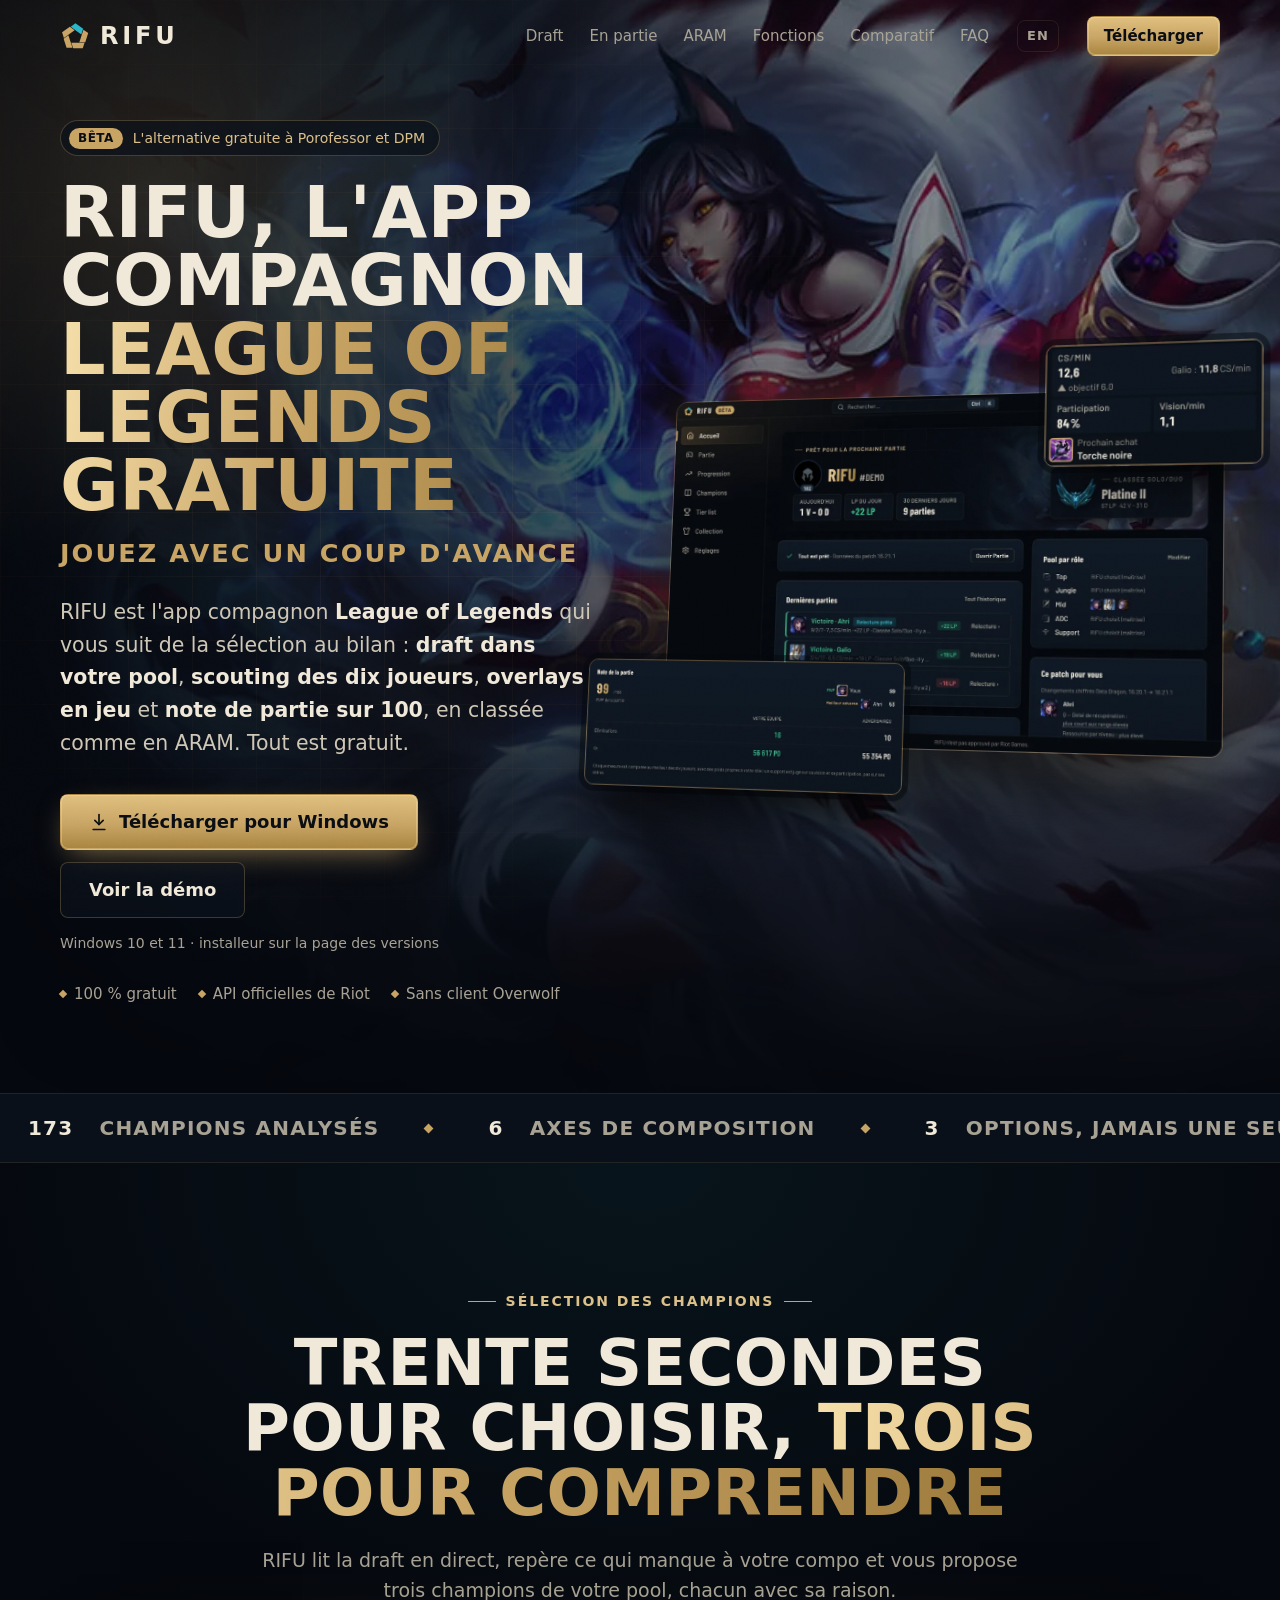
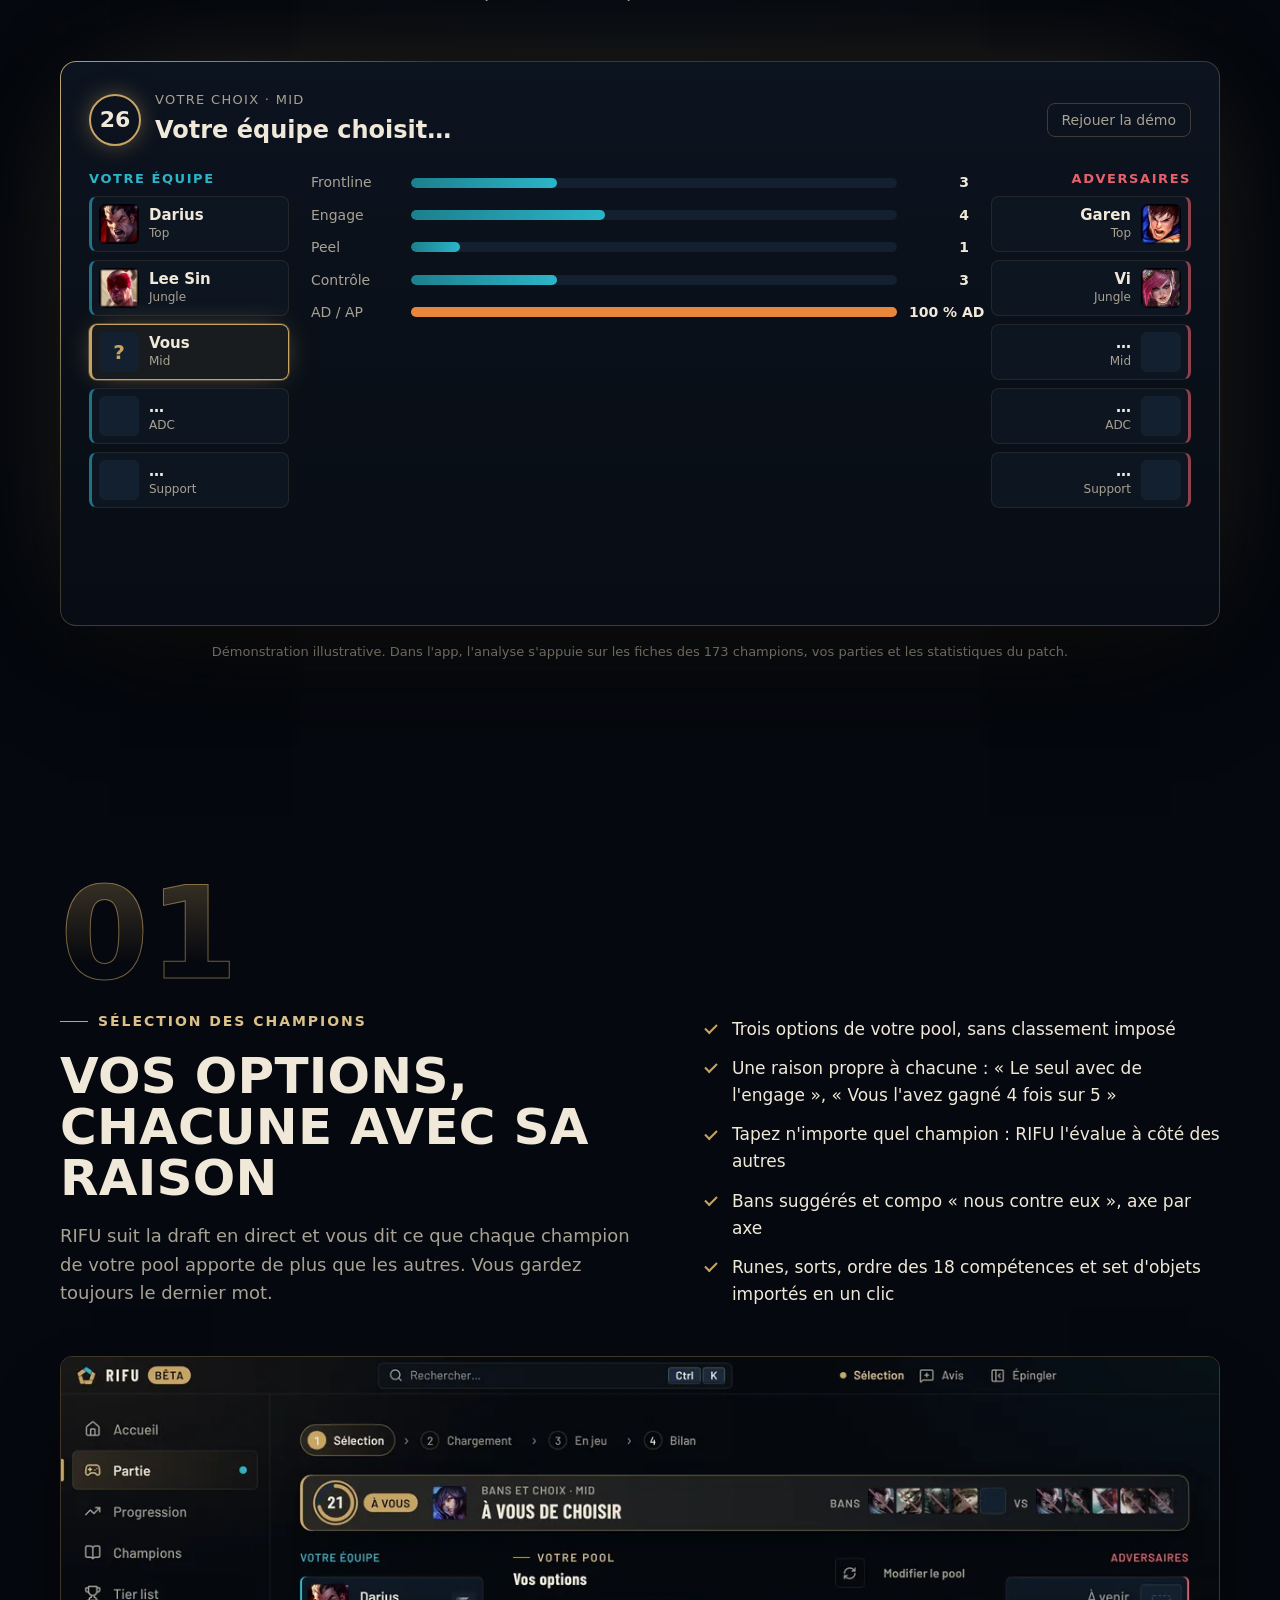
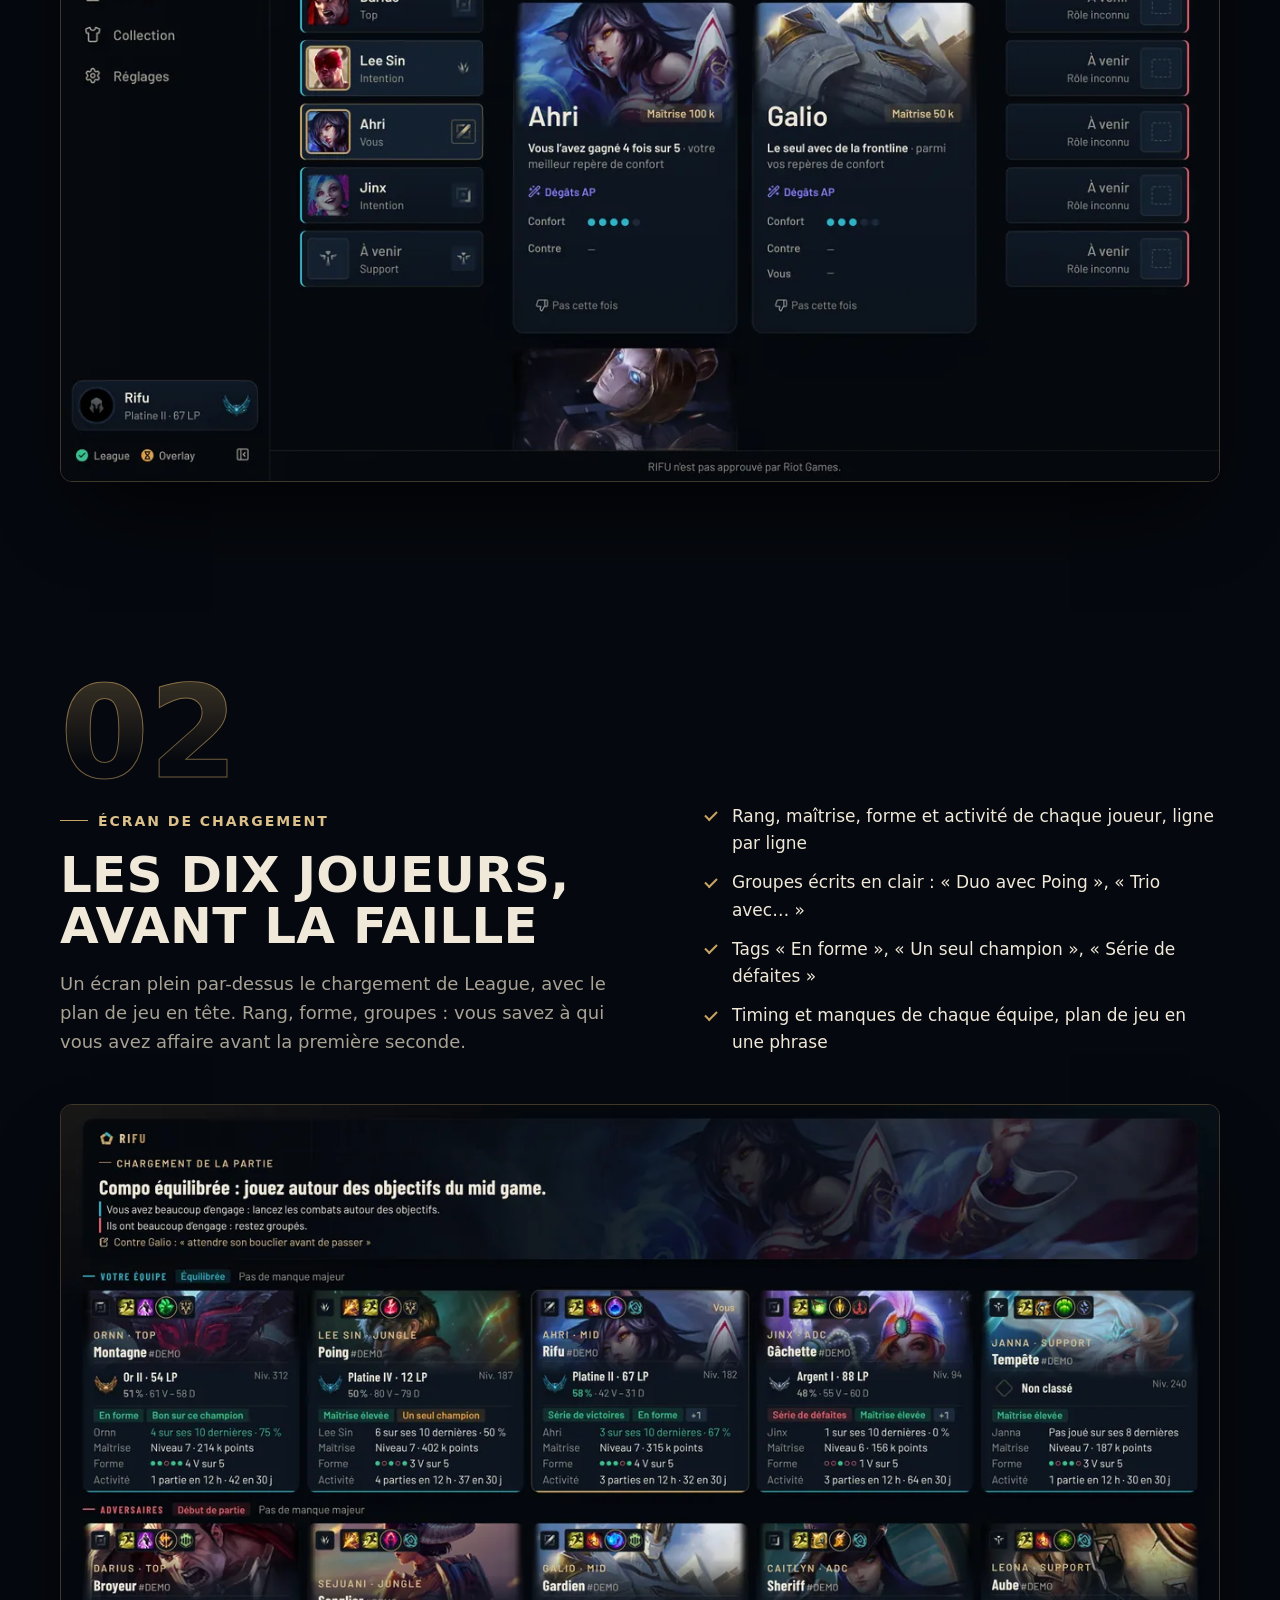
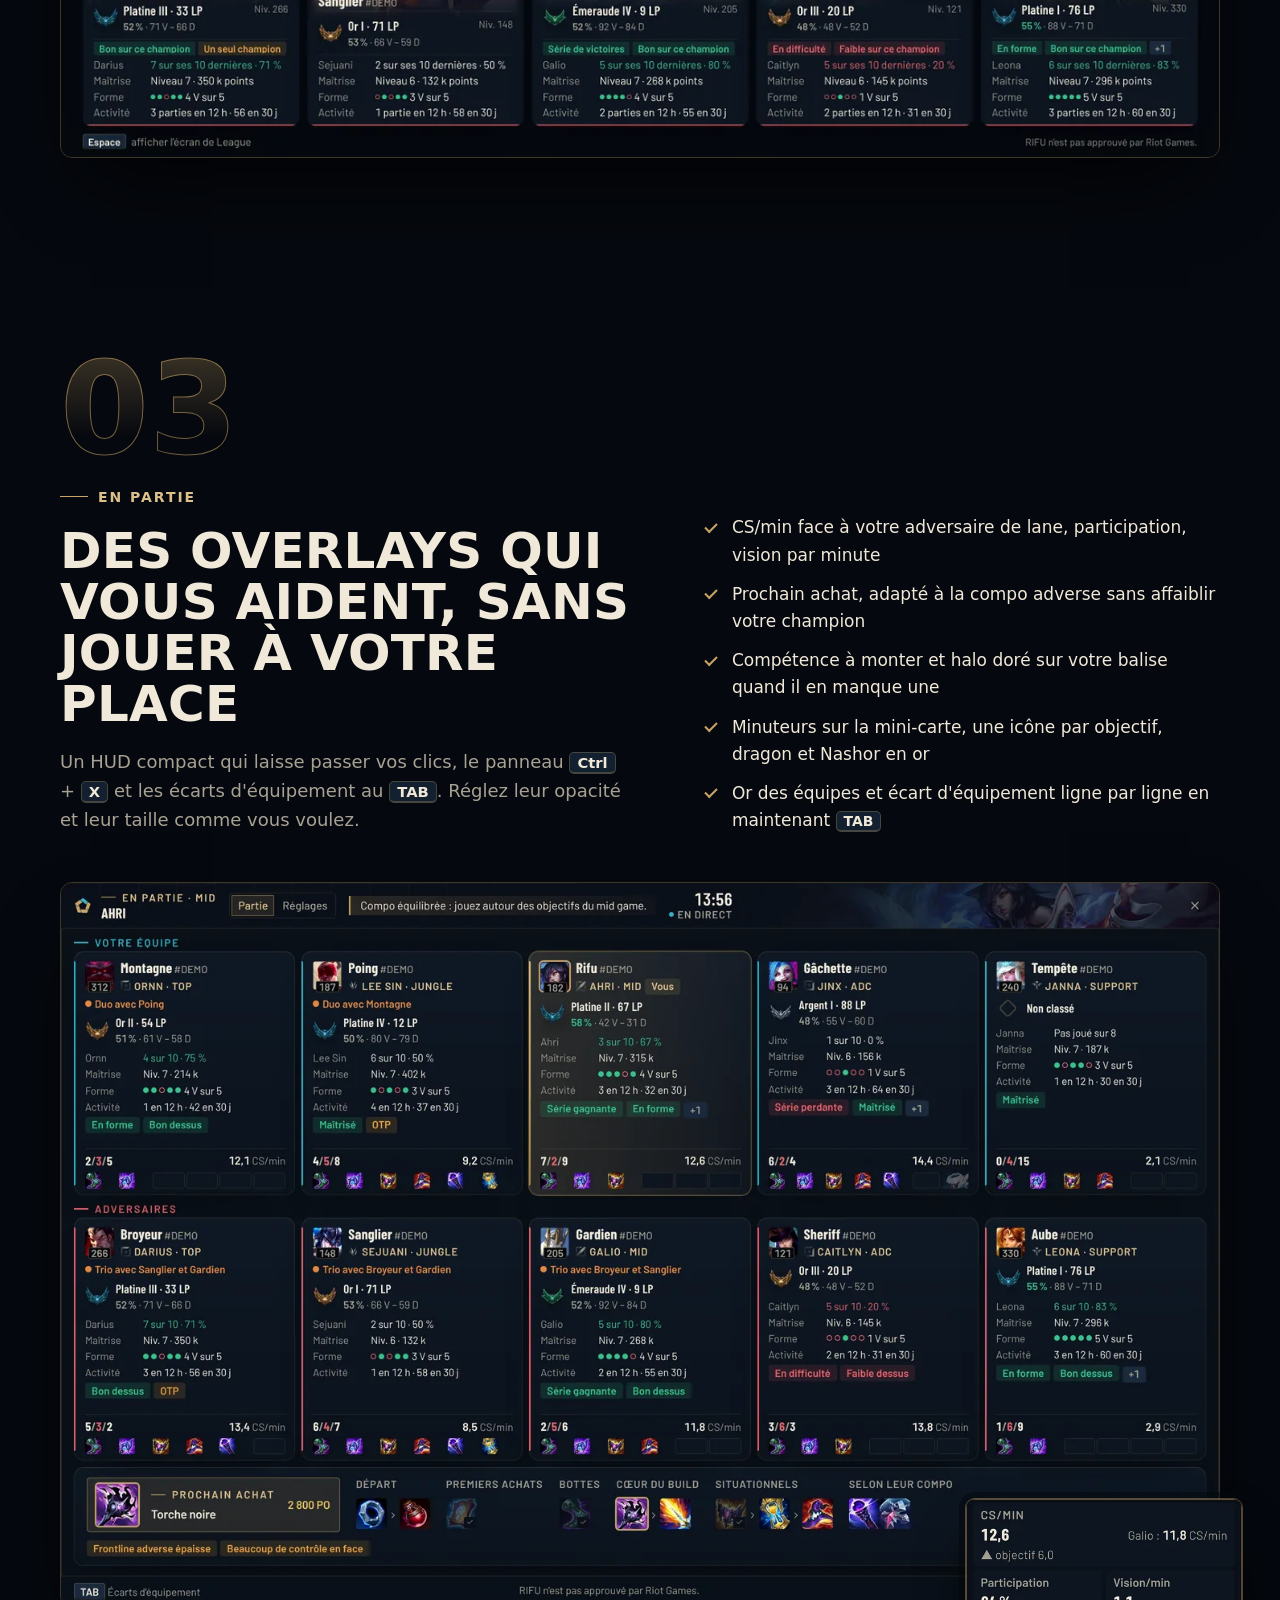
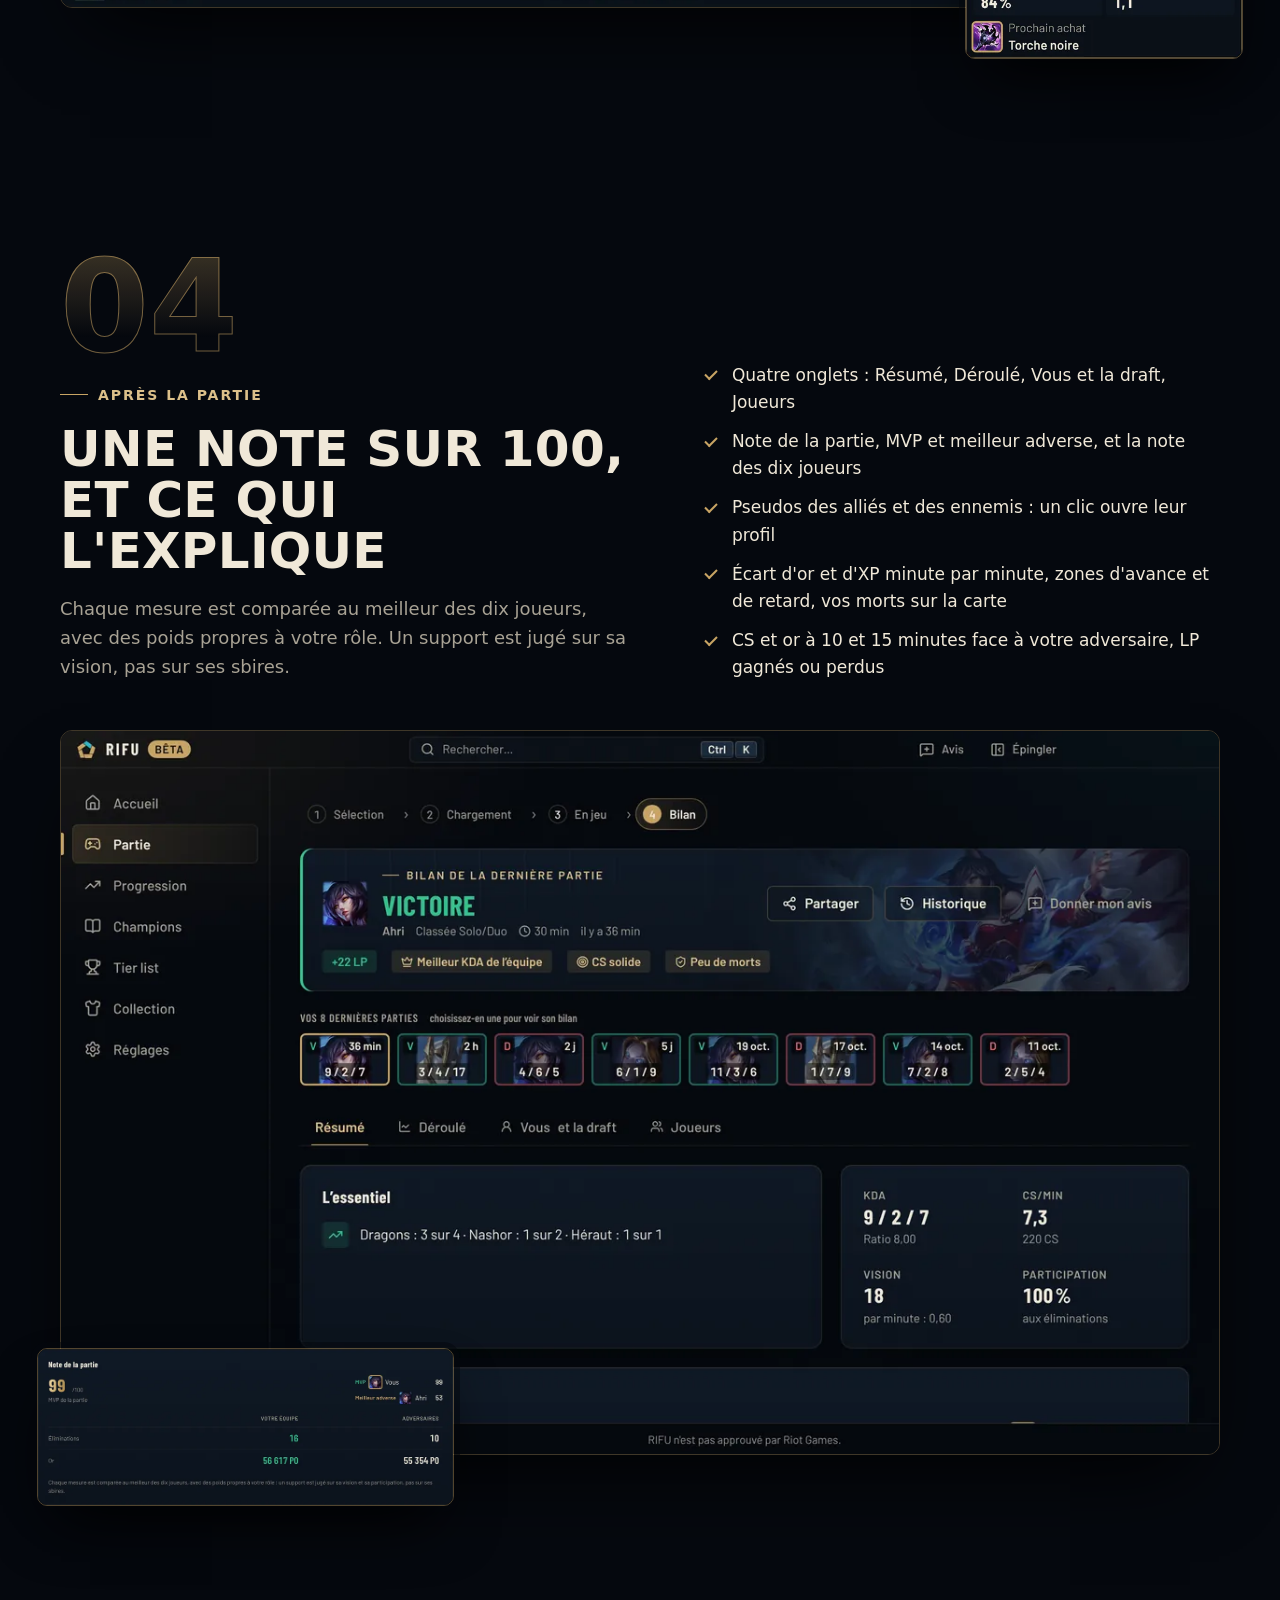
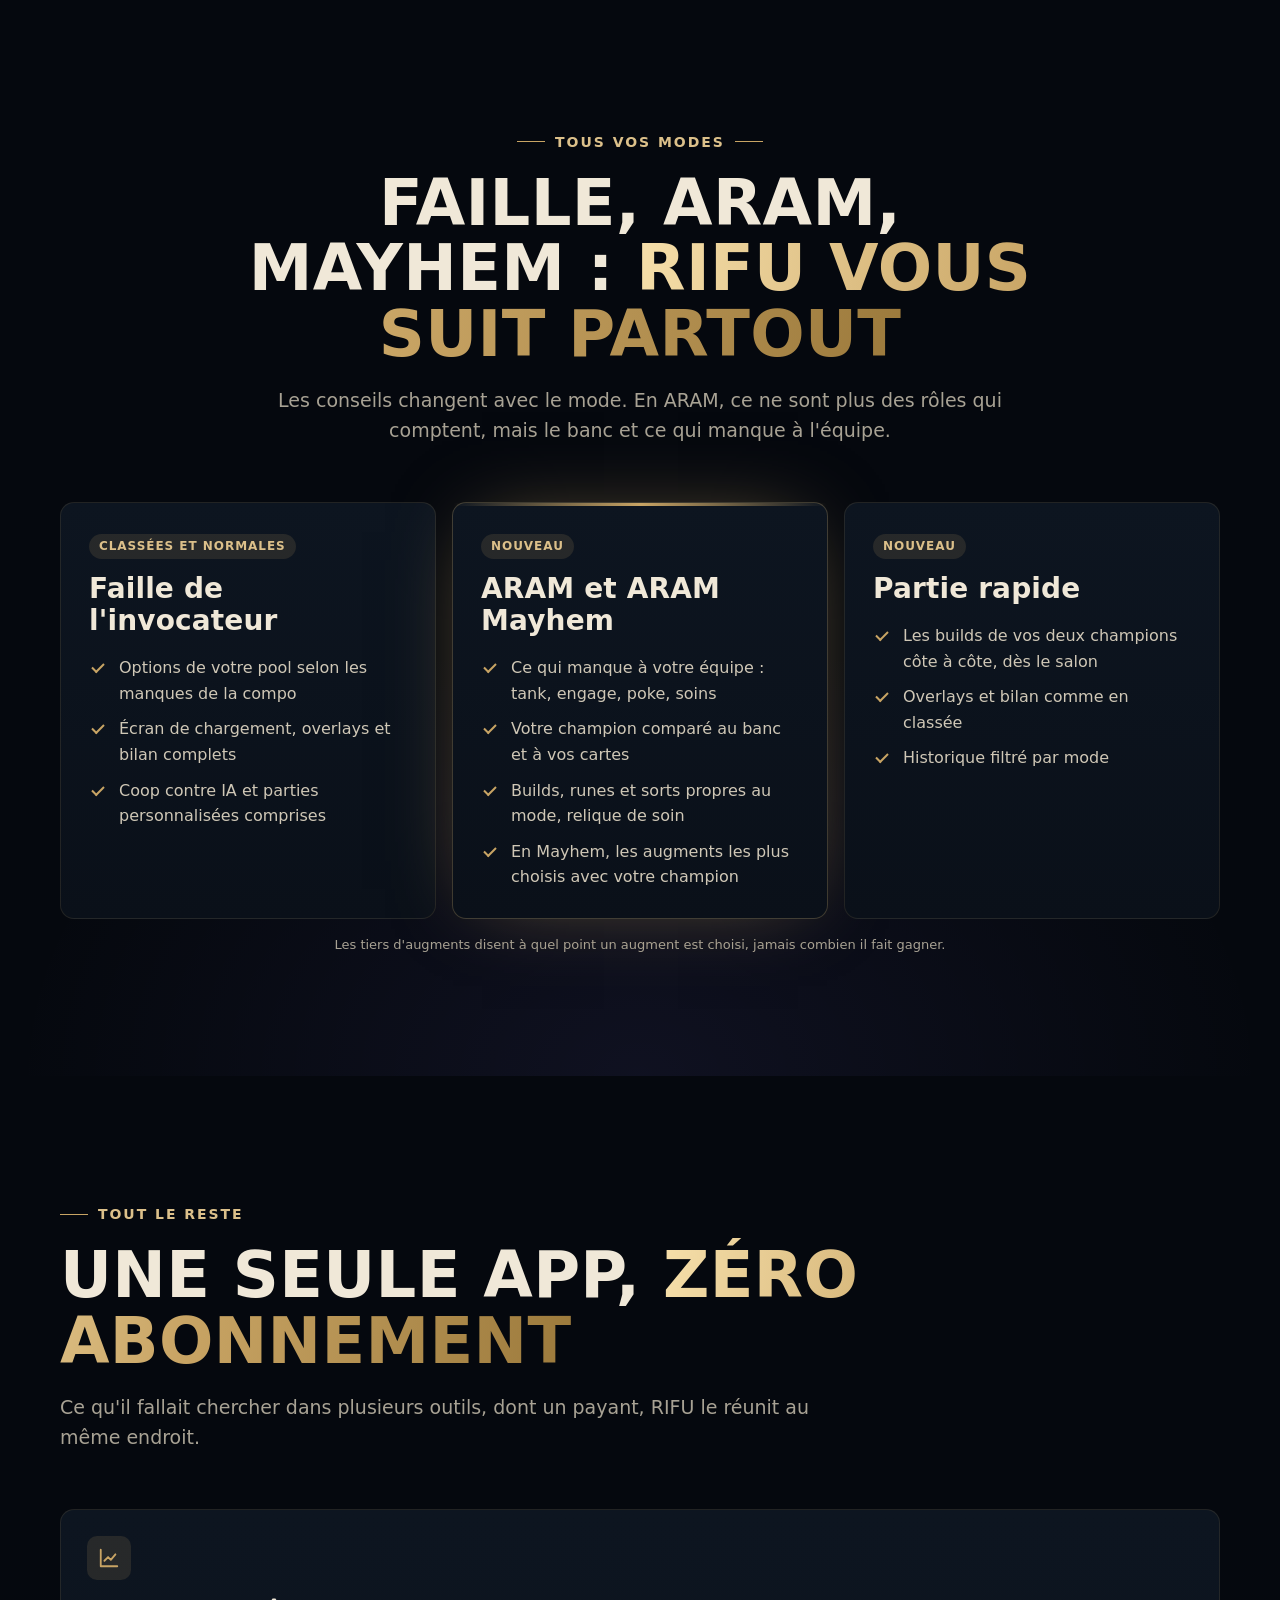
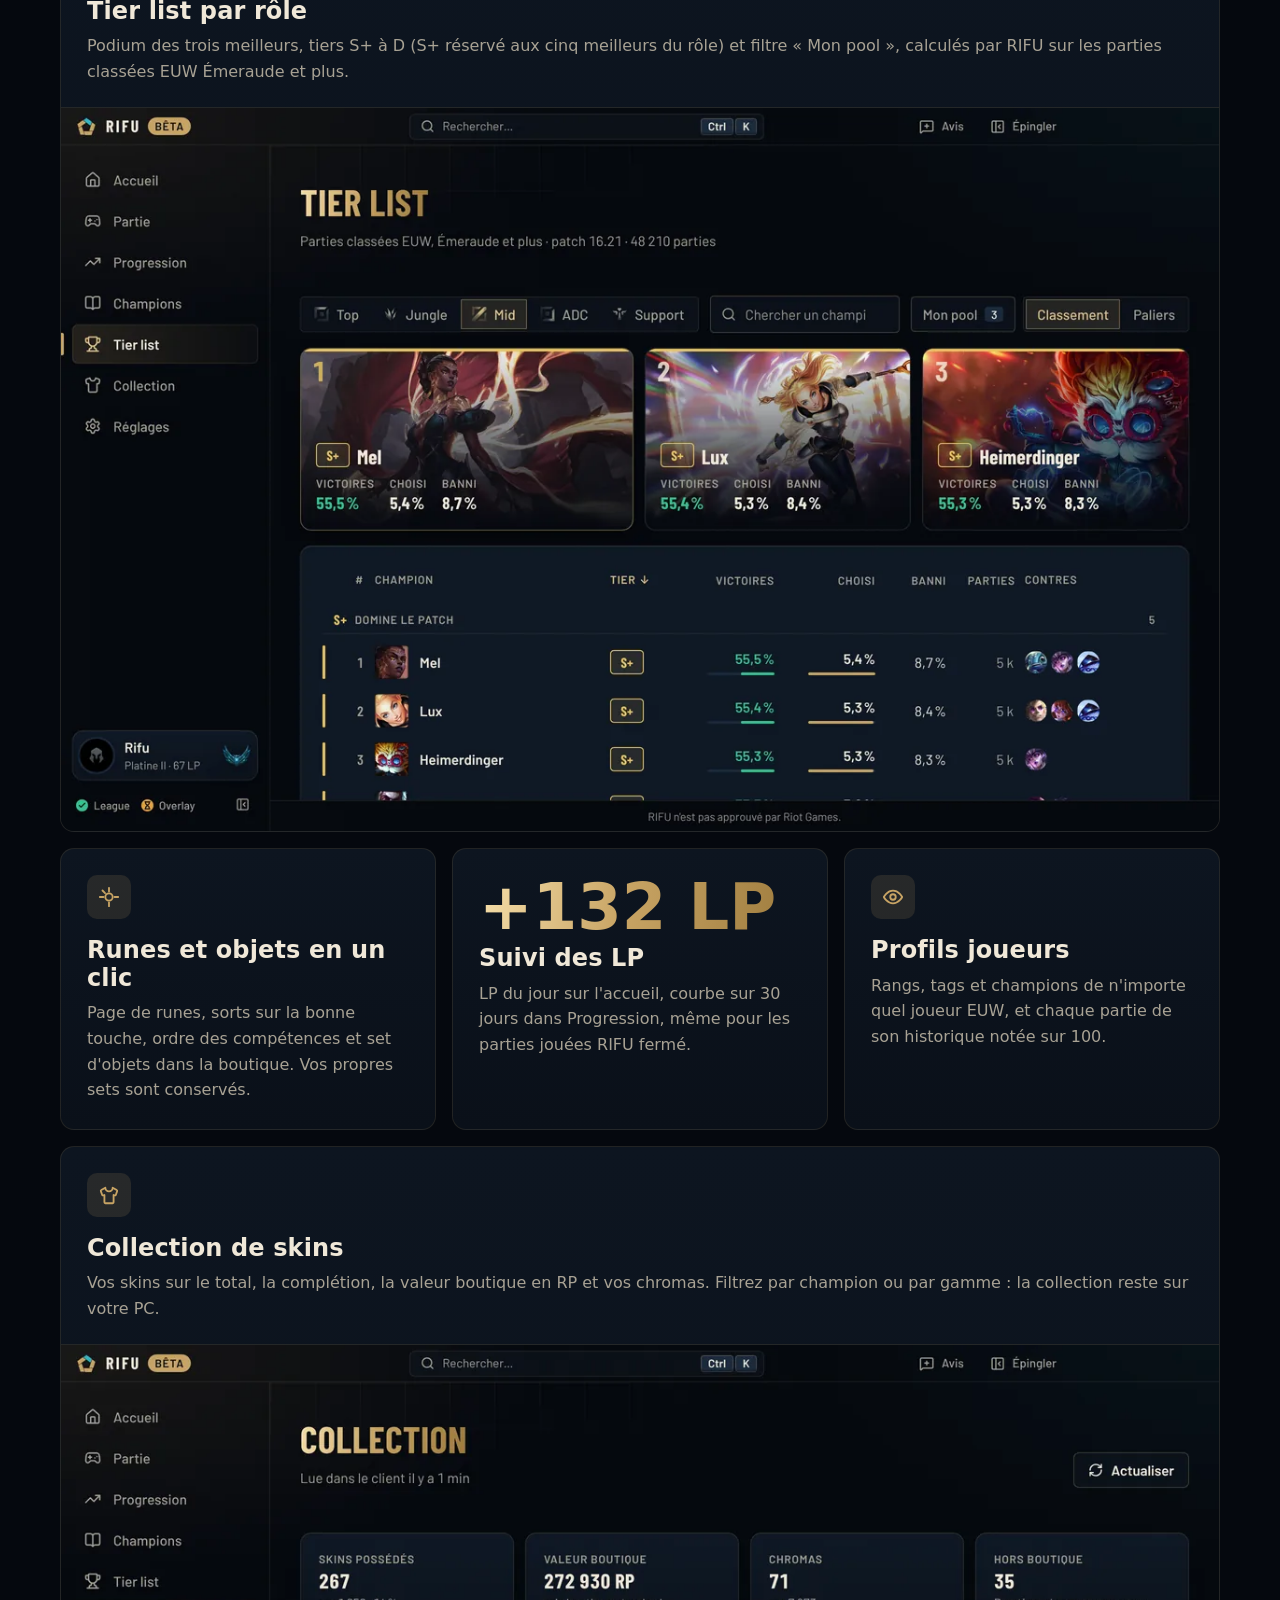
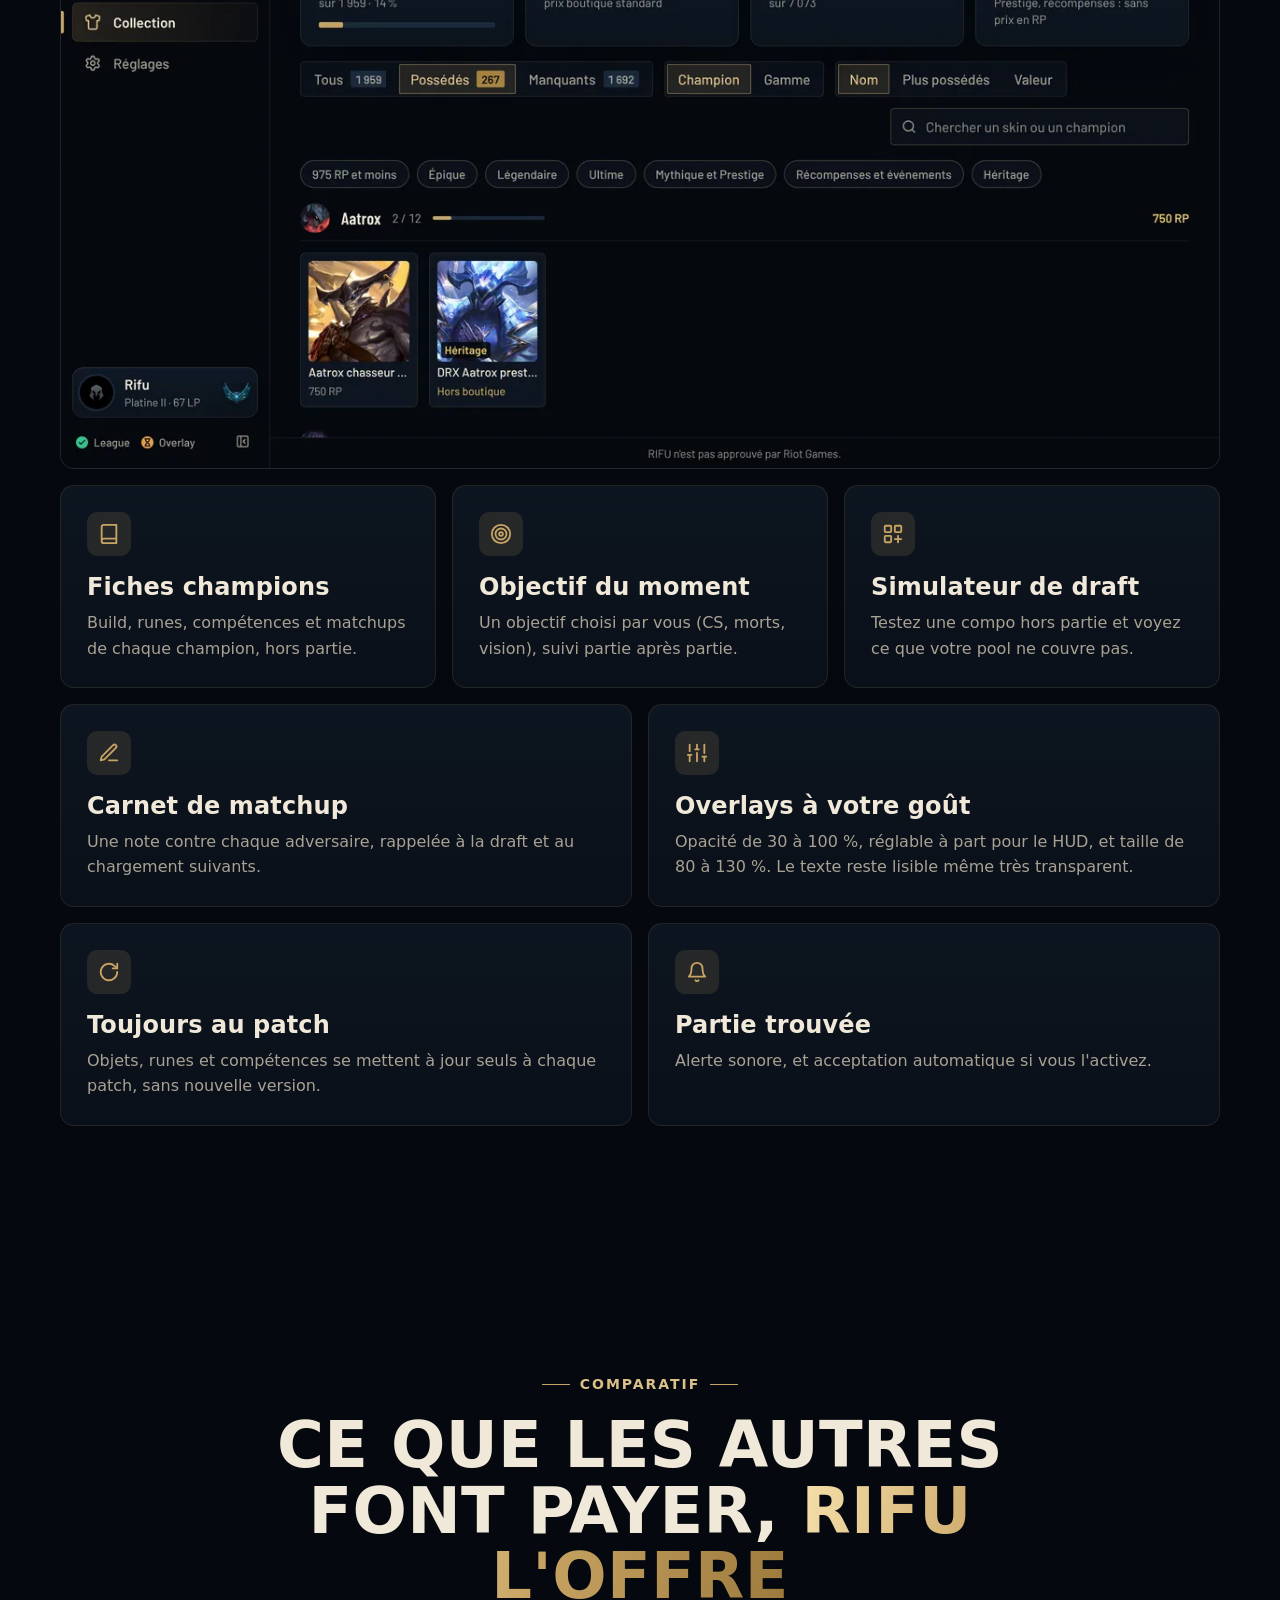
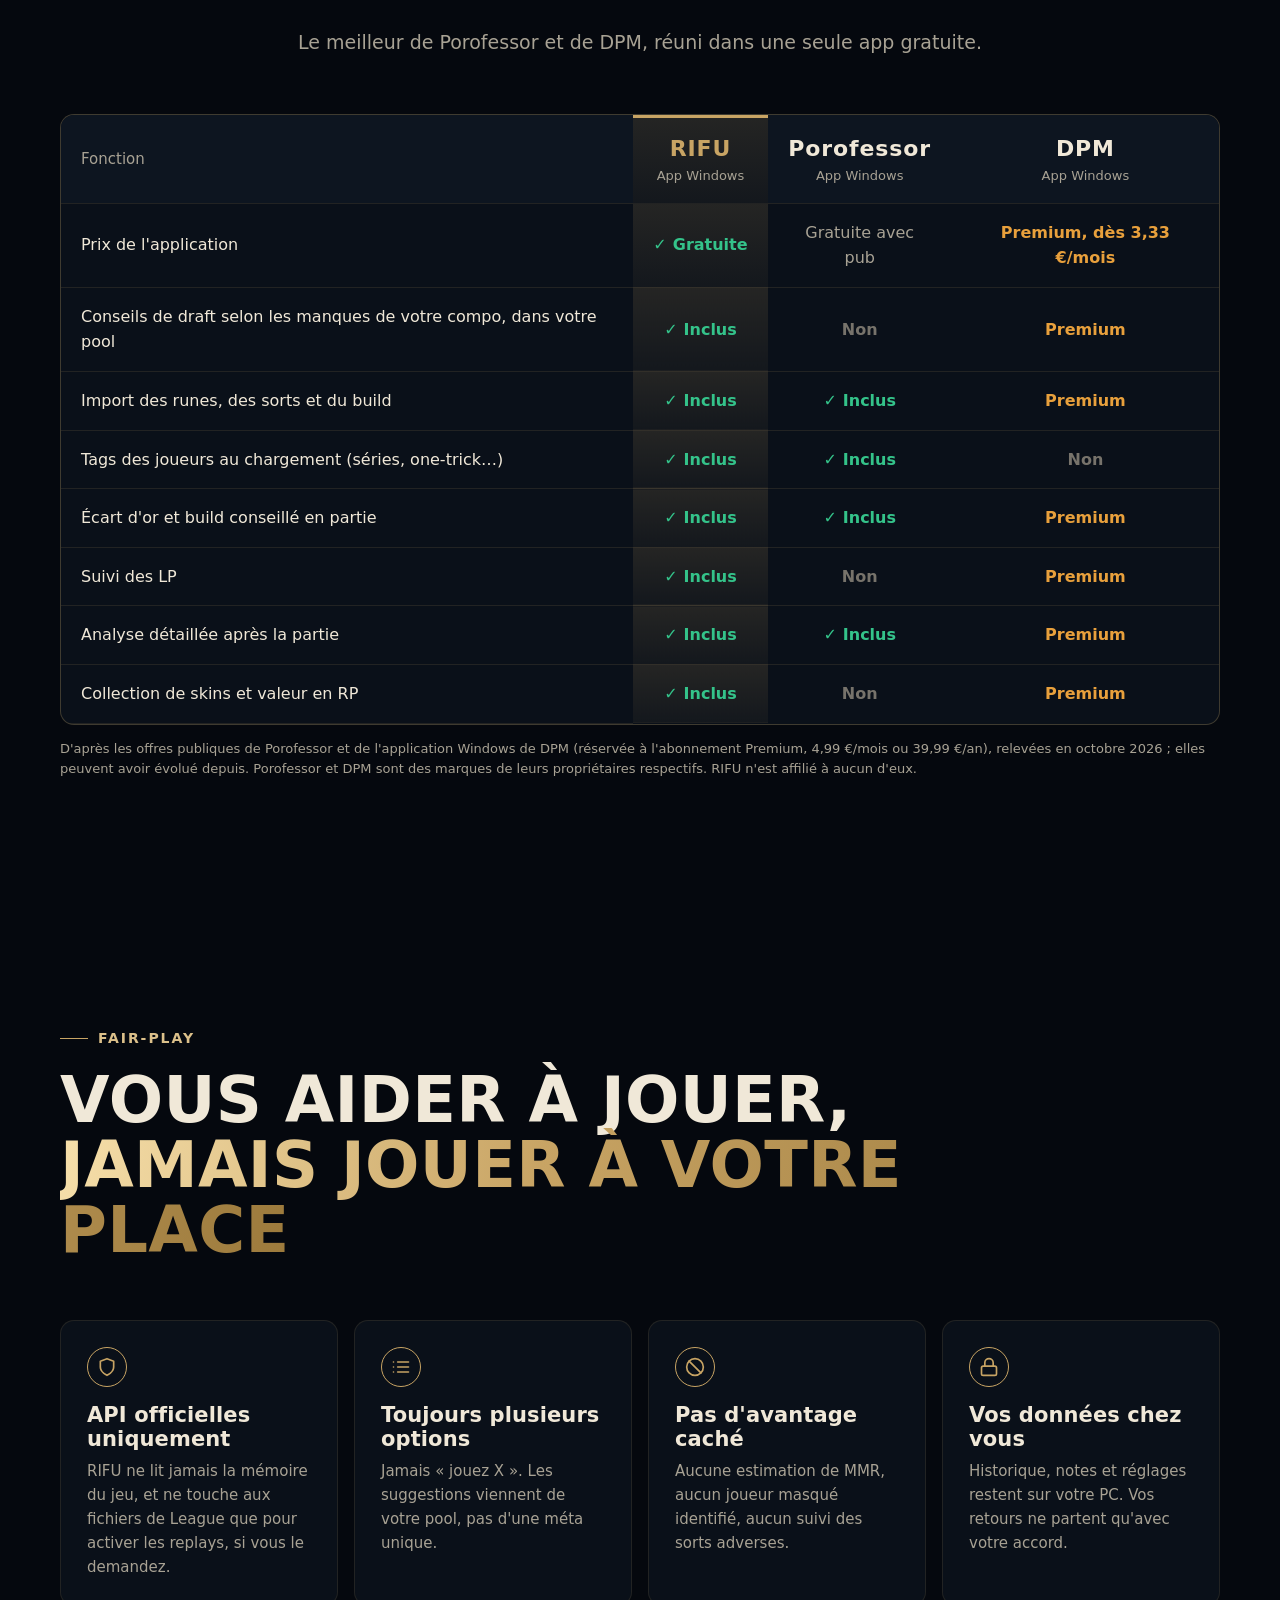
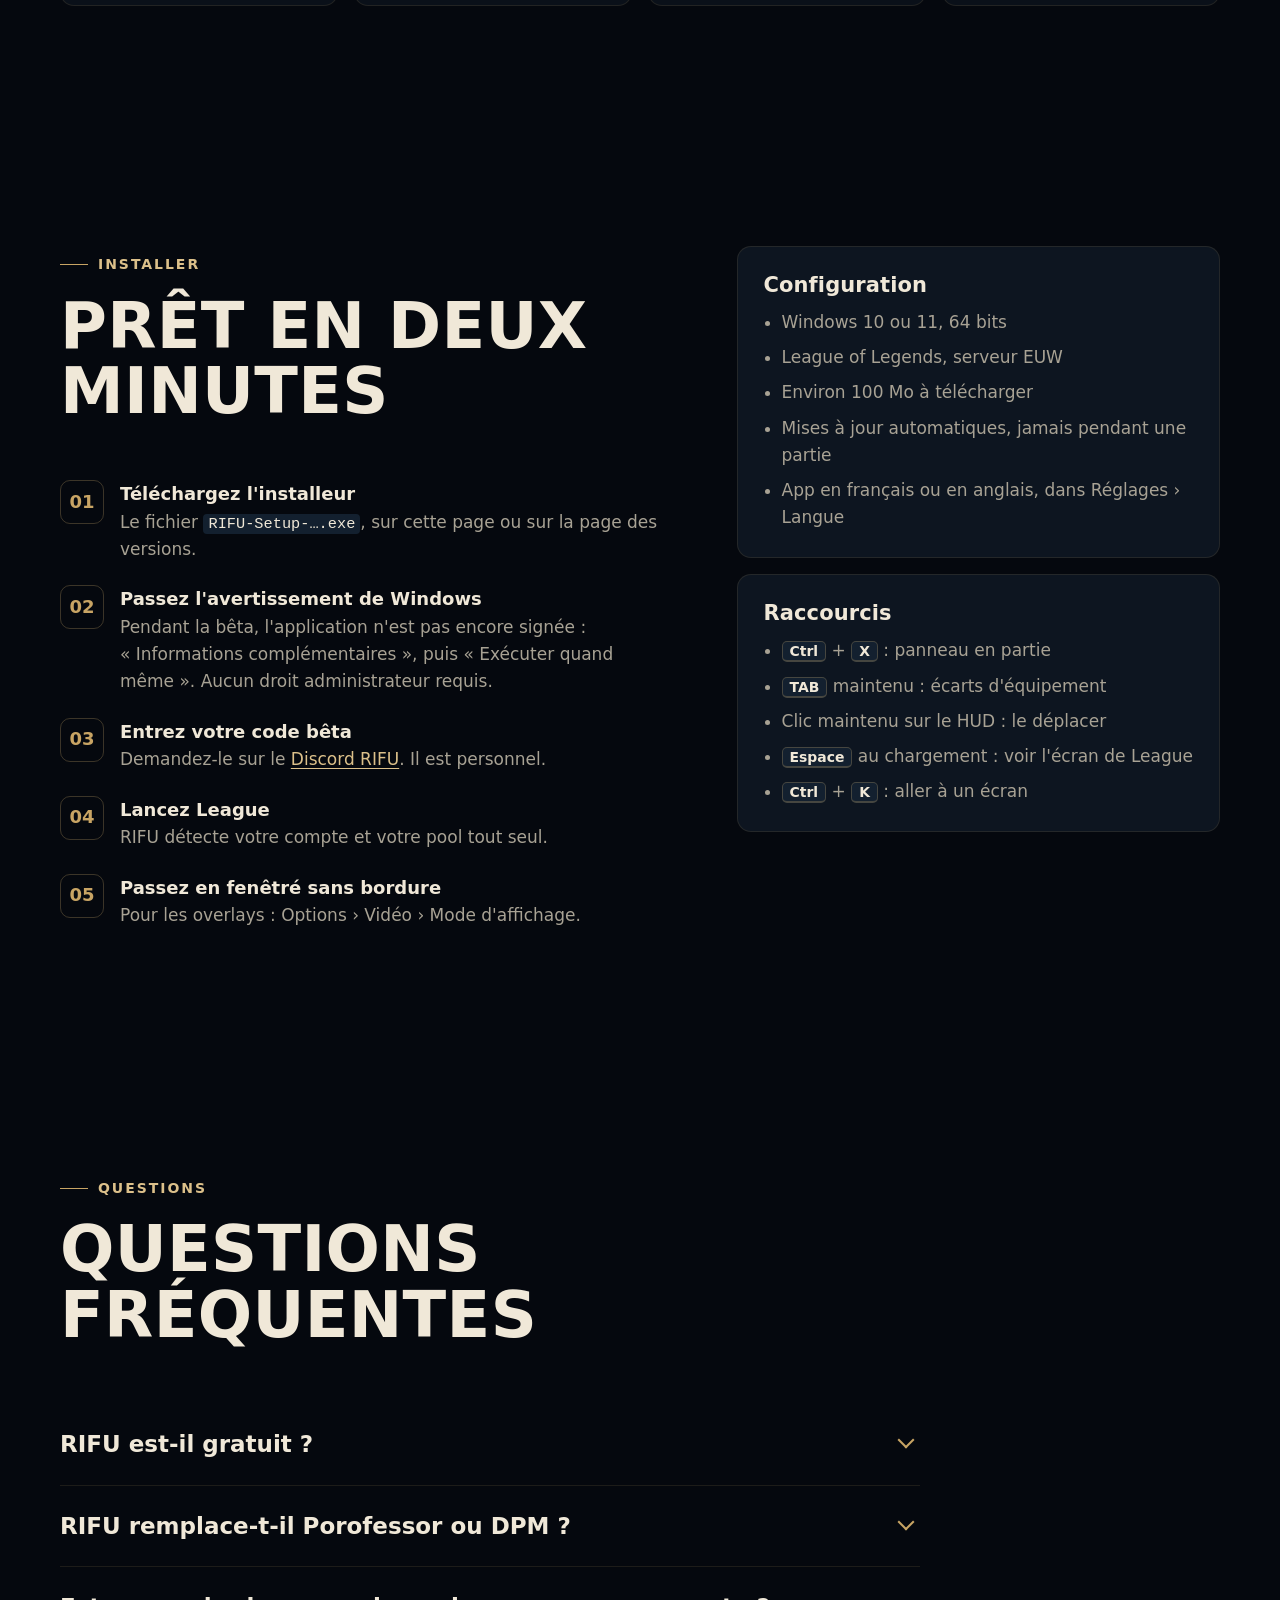
==== docs/index.html @ 714d8ca8 "Merge pull request #13 from Rifutajine/claude/project-thread-n9cics Site : boutons Télécharger qui l" ====
<!doctype html>
<html lang="fr">
<head>
  <meta charset="utf-8">
  <meta name="viewport" content="width=device-width, initial-scale=1, viewport-fit=cover">
  <title>RIFU · App League of Legends gratuite : draft, overlays et stats</title>
  <meta name="description" content="L'alternative gratuite à Porofessor et DPM : RIFU, l'app compagnon LoL pour Windows. Draft dans votre pool, overlays en jeu, note de partie sur 100.">
  <meta name="robots" content="index, follow, max-image-preview:large">
  <meta name="theme-color" content="#05080e">
  <meta name="color-scheme" content="dark">
  <link rel="canonical" href="https://rifutajine.github.io/rifu-releases/">
  <link rel="alternate" hreflang="fr" href="https://rifutajine.github.io/rifu-releases/">
  <link rel="alternate" hreflang="en" href="https://rifutajine.github.io/rifu-releases/en/">
  <link rel="alternate" hreflang="x-default" href="https://rifutajine.github.io/rifu-releases/">
  <link rel="sitemap" type="application/xml" href="sitemap.xml">
  <link rel="manifest" href="site.webmanifest">
  <meta property="og:type" content="website">
  <meta property="og:site_name" content="RIFU">
  <meta property="og:locale" content="fr_FR">
  <meta property="og:locale:alternate" content="en_GB">
  <meta property="og:title" content="RIFU · L'app compagnon League of Legends gratuite">
  <meta property="og:description" content="Draft dans votre pool, scouting des 10 joueurs, overlays en jeu et bilan noté sur 100. Gratuit, pour Windows.">
  <meta property="og:url" content="https://rifutajine.github.io/rifu-releases/">
  <meta property="og:image" content="https://rifutajine.github.io/rifu-releases/assets/og.jpg">
  <meta property="og:image:width" content="1200">
  <meta property="og:image:height" content="630">
  <meta property="og:image:alt" content="RIFU : écran de chargement avec les dix joueurs de la partie.">
  <meta name="twitter:card" content="summary_large_image">
  <meta name="twitter:title" content="RIFU · L'app compagnon League of Legends gratuite">
  <meta name="twitter:description" content="Draft dans votre pool, scouting des 10 joueurs, overlays en jeu et bilan noté sur 100. Gratuit, pour Windows.">
  <meta name="twitter:image" content="https://rifutajine.github.io/rifu-releases/assets/og.jpg">
  <link rel="icon" href="assets/logo.svg" type="image/svg+xml">
  <link rel="icon" href="assets/favicon-32.png" sizes="32x32" type="image/png">
  <link rel="apple-touch-icon" href="assets/apple-touch-icon.png">
  <link rel="preload" href="assets/fonts/barlow-condensed-700.woff2" as="font" type="font/woff2" crossorigin>
  <link rel="preload" href="assets/art/ahri.webp" as="image" fetchpriority="high">
  <link rel="stylesheet" href="assets/style.css">
  <script>document.documentElement.classList.add('js')</script>
  <script src="assets/site.js" defer></script>
  <script type="application/ld+json">
  {
    "@context": "https://schema.org",
    "@graph": [
      {
        "@type": "WebSite",
        "@id": "https://rifutajine.github.io/rifu-releases/#site",
        "url": "https://rifutajine.github.io/rifu-releases/",
        "name": "RIFU",
        "inLanguage": "fr-FR"
      },
      {
        "@type": "SoftwareApplication",
        "@id": "https://rifutajine.github.io/rifu-releases/#app",
        "name": "RIFU",
        "description": "Application compagnon gratuite pour League of Legends : conseils de draft dans votre pool, scouting des dix joueurs à l'écran de chargement, overlays en jeu, bilan de partie noté sur 100, ARAM et ARAM Mayhem, suivi des LP, tier list et collection de skins.",
        "applicationCategory": "GameApplication",
        "applicationSubCategory": "Companion app",
        "operatingSystem": "Windows 10, Windows 11",
        "softwareRequirements": "League of Legends (serveur EUW)",
        "inLanguage": "fr",
        "isAccessibleForFree": true,
        "offers": { "@type": "Offer", "price": "0", "priceCurrency": "EUR" },
        "downloadUrl": "https://github.com/Rifutajine/rifu-releases/releases",
        "url": "https://rifutajine.github.io/rifu-releases/",
        "image": "https://rifutajine.github.io/rifu-releases/assets/og.jpg",
        "screenshot": [
          "https://rifutajine.github.io/rifu-releases/assets/captures/selection.webp",
          "https://rifutajine.github.io/rifu-releases/assets/captures/chargement.webp",
          "https://rifutajine.github.io/rifu-releases/assets/captures/panneau.webp",
          "https://rifutajine.github.io/rifu-releases/assets/captures/bilan.webp",
          "https://rifutajine.github.io/rifu-releases/assets/captures/collection.webp"
        ],
        "featureList": [
          "Conseils de draft dans votre pool, selon les manques de votre composition",
          "Import des runes, des sorts et du set d'objets",
          "Scouting des dix joueurs à l'écran de chargement",
          "Overlays en jeu réglables : HUD, panneau des joueurs, écarts d'équipement, minuteurs sur la mini-carte",
          "ARAM et ARAM Mayhem : manques de l'équipe, champion comparé au banc, builds du mode, augments les plus choisis",
          "Bilan de partie en quatre onglets, noté sur 100",
          "Suivi des LP et progression",
          "Tier list par rôle et fiches champions",
          "Collection de skins avec valeur boutique en RP"
        ]
      },
      {
        "@type": "FAQPage",
        "mainEntity": [
          { "@type": "Question", "name": "RIFU est-il gratuit ?", "acceptedAnswer": { "@type": "Answer", "text": "Oui, entièrement. À terme, RIFU sera financé par une publicité discrète, uniquement dans la fenêtre RIFU et hors partie : jamais en sélection, au chargement, en jeu ni dans un overlay." } },
          { "@type": "Question", "name": "RIFU remplace-t-il Porofessor ou DPM ?", "acceptedAnswer": { "@type": "Answer", "text": "C'est son ambition. RIFU réunit dans une seule app le scouting de l'écran de chargement, l'assistant de draft, les overlays en jeu, le bilan de partie et le suivi des LP, sans abonnement. Son point fort : il explique ce qui manque à votre compo et propose des champions de votre propre pool." } },
          { "@type": "Question", "name": "Est-ce que je risque quelque chose avec mon compte ?", "acceptedAnswer": { "@type": "Answer", "text": "RIFU n'utilise que les interfaces que Riot met à disposition des applications tierces : l'API Riot, l'API du client League et les données de la partie en cours. Il ne lit jamais la mémoire du jeu, ne touche aux fichiers de League que pour activer les replays si vous le demandez, et ne joue jamais à votre place." } },
          { "@type": "Question", "name": "Comment est calculée la note sur 100 ?", "acceptedAnswer": { "@type": "Answer", "text": "Chaque mesure de la partie (éliminations, participation, dégâts, or, sbires, vision, objectifs) est rapportée au meilleur des dix joueurs, puis pondérée selon votre rôle. Le meilleur de l'équipe gagnante est MVP ; le bilan nomme aussi le meilleur de l'autre équipe. Ce n'est ni un rang ni une estimation de MMR." } },
          { "@type": "Question", "name": "Faut-il installer Overwolf ?", "acceptedAnswer": { "@type": "Answer", "text": "Non. RIFU est une application autonome : elle n'a pas besoin du client Overwolf." } },
          { "@type": "Question", "name": "Quels modes, quels serveurs, quels systèmes ?", "acceptedAnswer": { "@type": "Answer", "text": "La Faille de l'invocateur (normales, classées, Coop contre IA, parties personnalisées), la Partie rapide, l'ARAM et l'ARAM Mayhem. En Arena, RIFU ne donne pas de conseil de draft, et les parties Brawl ne sont pas suivies. Serveur EUW, sur Windows 10 et 11." } }
        ]
      }
    ]
  }
  </script>
</head>
<body>
  <a class="skip" href="#contenu">Aller au contenu</a>

  <header class="top" id="top">
    <div class="wrap">
      <a class="brand" href="./" aria-label="RIFU, accueil"><img src="assets/logo.svg" alt="" width="30" height="30"><span>RIFU</span></a>
      <nav class="nav" aria-label="Sections">
        <a href="#demo">Draft</a>
        <a href="#parcours">En partie</a>
        <a href="#modes">ARAM</a>
        <a href="#fonctions">Fonctions</a>
        <a href="#comparatif">Comparatif</a>
        <a href="#faq">FAQ</a>
      </nav>
      <a class="lang" href="en/" hreflang="en" lang="en" aria-label="English version">EN</a>
      <a class="btn btn-primary btn-sm" data-download href="https://github.com/Rifutajine/rifu-releases/releases">Télécharger</a>
    </div>
  </header>

  <main id="contenu">
    <div class="hero" id="telecharger">
      <div class="hero-art" aria-hidden="true"></div>
      <div class="wrap">
        <div>
          <span class="pill"><b>Bêta</b> L'alternative gratuite à Porofessor et DPM</span>
          <h1><span class="line">RIFU, l'app compagnon</span> <span class="line grad">League of Legends gratuite</span></h1>
          <p class="slogan">Jouez avec un coup d'avance</p>
          <p class="lead">RIFU est l'app compagnon <strong>League of Legends</strong> qui vous suit de la sélection au bilan : <strong>draft dans votre pool</strong>, <strong>scouting des dix joueurs</strong>, <strong>overlays en jeu</strong> et <strong>note de partie sur 100</strong>, en classée comme en ARAM. Tout est gratuit.</p>
          <div class="cta">
            <a class="btn btn-primary btn-lg" data-download href="https://github.com/Rifutajine/rifu-releases/releases">
              <svg viewBox="0 0 24 24" fill="none" stroke="currentColor" stroke-width="2" stroke-linecap="round" stroke-linejoin="round" aria-hidden="true"><path d="M12 3v12"/><path d="m7 10 5 5 5-5"/><path d="M5 21h14"/></svg>
              Télécharger pour Windows
            </a>
            <a class="btn btn-ghost btn-lg" href="#demo">Voir la démo</a>
          </div>
          <p class="dl-meta" data-download-meta>Windows 10 et 11 · code bêta requis</p>
          <ul class="hero-proof">
            <li>100 % gratuit</li>
            <li>API officielles de Riot</li>
            <li>Sans client Overwolf</li>
          </ul>
        </div>
        <div class="scene">
          <div class="scene-inner" data-tilt>
            <div class="window"><img src="assets/captures/accueil-1x.webp" srcset="assets/captures/accueil-1x.webp 1240w, assets/captures/accueil.webp 2480w" sizes="(max-width: 960px) 100vw, 640px" width="2480" height="1550" fetchpriority="high" alt="Accueil de RIFU : bandeau du joueur avec son rang, ses LP du jour, ses trois dernières parties et son pool par rôle."></div>
            <img class="float float-hud" src="assets/captures/hud-1x.webp" srcset="assets/captures/hud-1x.webp 450w, assets/captures/hud.webp 900w" sizes="(max-width: 960px) 40vw, 320px" width="900" height="516" alt="HUD en partie : CS par minute face à l'adversaire de lane, participation, vision par minute et prochain achat.">
            <img class="float float-note" src="assets/captures/note-1x.webp" srcset="assets/captures/note-1x.webp 952w, assets/captures/note.webp 1904w" sizes="(max-width: 960px) 40vw, 320px" width="1904" height="714" alt="Note de la partie : 99 sur 100, MVP, et le meilleur adverse.">
          </div>
        </div>
      </div>
    </div>

    <div class="marquee" role="region" aria-label="En bref">
      <div class="marquee-track">
        <ul>
          <li><b>173</b>&nbsp;champions analysés</li>
          <li><b>6</b>&nbsp;axes de composition</li>
          <li><b>3</b>&nbsp;options, jamais une seule</li>
          <li><b>10</b>&nbsp;joueurs au chargement</li>
          <li>Note de partie sur&nbsp;<b>100</b></li>
          <li>Tier list&nbsp;<b>Émeraude+</b></li>
          <li><b>ARAM</b>&nbsp;et&nbsp;<b>Mayhem</b></li>
          <li><b>0</b>&nbsp;lecture de la mémoire du jeu</li>
          <li><b>0</b>&nbsp;€ d'abonnement</li>
        </ul>
        <ul aria-hidden="true">
          <li><b>173</b>&nbsp;champions analysés</li>
          <li><b>6</b>&nbsp;axes de composition</li>
          <li><b>3</b>&nbsp;options, jamais une seule</li>
          <li><b>10</b>&nbsp;joueurs au chargement</li>
          <li>Note de partie sur&nbsp;<b>100</b></li>
          <li>Tier list&nbsp;<b>Émeraude+</b></li>
          <li><b>ARAM</b>&nbsp;et&nbsp;<b>Mayhem</b></li>
          <li><b>0</b>&nbsp;lecture de la mémoire du jeu</li>
          <li><b>0</b>&nbsp;€ d'abonnement</li>
        </ul>
      </div>
    </div>

    <section class="demo-section" id="demo">
      <div class="wrap">
        <div class="section-head center reveal">
          <p class="eyebrow">Sélection des champions</p>
          <h2>Trente secondes pour choisir, <span class="grad">trois pour comprendre</span></h2>
          <p>RIFU lit la draft en direct, repère ce qui manque à votre compo et vous propose trois champions de votre pool, chacun avec sa raison.</p>
        </div>

        <div class="demo reveal" data-demo>
          <div class="demo-top">
            <div class="demo-phase">
              <span class="timer" data-timer>30</span>
              <div><small>Votre choix · Mid</small><strong data-phase>La draft commence…</strong></div>
            </div>
            <button class="demo-replay" type="button" data-replay>Rejouer la démo</button>
          </div>
          <div class="demo-grid">
            <div class="team team-ally">
              <h3>Votre équipe</h3>
              <ul class="slots">
                <li class="slot" data-ally="0"><div class="ic"><img src="assets/champions/darius.webp" alt="" width="40" height="40" loading="lazy"></div><div><b data-name="Darius">Darius</b><span>Top</span></div></li>
                <li class="slot" data-ally="1"><div class="ic"><img src="assets/champions/leesin.webp" alt="" width="40" height="40" loading="lazy"></div><div><b data-name="Lee Sin">Lee Sin</b><span>Jungle</span></div></li>
                <li class="slot is-you"><div class="ic">?</div><div><b>Vous</b><span>Mid</span></div></li>
                <li class="slot" data-ally="2"><div class="ic"><img src="assets/champions/jinx.webp" alt="" width="40" height="40" loading="lazy"></div><div><b data-name="Jinx">Jinx</b><span>ADC</span></div></li>
                <li class="slot" data-ally="3"><div class="ic"><img src="assets/champions/thresh.webp" alt="" width="40" height="40" loading="lazy"></div><div><b data-name="Thresh">Thresh</b><span>Support</span></div></li>
              </ul>
            </div>

            <div class="demo-core">
              <div class="axes" role="group" aria-label="Votre composition">
                <div class="axis"><span>Frontline</span><div class="bar" data-axis="frontline"><i></i></div><output>0</output></div>
                <div class="axis"><span>Engage</span><div class="bar" data-axis="engage"><i></i></div><output>0</output></div>
                <div class="axis"><span>Peel</span><div class="bar" data-axis="peel"><i></i></div><output>0</output></div>
                <div class="axis"><span>Contrôle</span><div class="bar" data-axis="cc"><i></i></div><output>0</output></div>
                <div class="axis"><span>AD / AP</span><div class="dmg-bar" data-dmg><span class="ad"></span><span class="ap"></span></div><output data-dmg-out>—</output></div>
              </div>
              <div class="gaps" data-gaps aria-live="polite"></div>
              <div class="options">
                <article class="option" data-option>
                  <header><img src="assets/champions/galio.webp" alt="" width="44" height="44" loading="lazy"><div><b>Galio</b><span>Votre pool · maîtrise 50 k</span></div></header>
                  <div class="tags"><em>Dégâts AP</em><em>Frontline</em><em>Engage</em></div>
                  <p>Le seul avec de la frontline et de l'engage.</p>
                </article>
                <article class="option" data-option>
                  <header><img src="assets/champions/orianna.webp" alt="" width="44" height="44" loading="lazy"><div><b>Orianna</b><span>Votre pool · maîtrise 40 k</span></div></header>
                  <div class="tags"><em>Dégâts AP</em><em>Contrôle</em></div>
                  <p>Le seul bon contre Zed, avec du contrôle de zone.</p>
                </article>
                <article class="option" data-option>
                  <header><img src="assets/champions/ahri.webp" alt="" width="44" height="44" loading="lazy"><div><b>Ahri</b><span>Votre pool · maîtrise 100 k</span></div></header>
                  <div class="tags"><em>Dégâts AP</em><em>Confort</em></div>
                  <p>Vous l'avez gagné 7 fois sur 10 : votre meilleur repère de confort.</p>
                </article>
              </div>
            </div>

            <div class="team team-enemy">
              <h3>Adversaires</h3>
              <ul class="slots">
                <li class="slot" data-enemy="0"><div class="ic"><img src="assets/champions/garen.webp" alt="" width="40" height="40" loading="lazy"></div><div><b data-name="Garen">Garen</b><span>Top</span></div></li>
                <li class="slot" data-enemy="1"><div class="ic"><img src="assets/champions/vi.webp" alt="" width="40" height="40" loading="lazy"></div><div><b data-name="Vi">Vi</b><span>Jungle</span></div></li>
                <li class="slot" data-enemy="2"><div class="ic"><img src="assets/champions/zed.webp" alt="" width="40" height="40" loading="lazy"></div><div><b data-name="Zed">Zed</b><span>Mid</span></div></li>
                <li class="slot" data-enemy="3"><div class="ic"><img src="assets/champions/caitlyn.webp" alt="" width="40" height="40" loading="lazy"></div><div><b data-name="Caitlyn">Caitlyn</b><span>ADC</span></div></li>
                <li class="slot" data-enemy="4"><div class="ic"><img src="assets/champions/leona.webp" alt="" width="40" height="40" loading="lazy"></div><div><b data-name="Leona">Leona</b><span>Support</span></div></li>
              </ul>
            </div>
          </div>
        </div>
        <p class="demo-note">Démonstration illustrative. Dans l'app, l'analyse s'appuie sur les fiches des 173 champions, vos parties et les statistiques du patch.</p>
      </div>
    </section>

    <div id="parcours">
      <section class="chapter" id="selection">
        <div class="wrap">
          <div class="chapter-text reveal">
            <div class="chapter-intro">
            <span class="num" aria-hidden="true">01</span>
            <p class="eyebrow">Sélection des champions</p>
            <h2>Vos options, chacune avec sa raison</h2>
            <p>RIFU suit la draft en direct et vous dit ce que chaque champion de votre pool apporte de plus que les autres. Vous gardez toujours le dernier mot.</p>
            </div>
            <ul class="checks">
              <li>Trois options de votre pool, sans classement imposé</li>
              <li>Une raison propre à chacune : «&nbsp;Le seul avec de l'engage&nbsp;», «&nbsp;Vous l'avez gagné 4 fois sur 5&nbsp;»</li>
              <li>Tapez n'importe quel champion : RIFU l'évalue à côté des autres</li>
              <li>Bans suggérés et compo «&nbsp;nous contre eux&nbsp;», axe par axe</li>
              <li>Runes, sorts, ordre des 18 compétences et set d'objets importés en un clic</li>
            </ul>
          </div>
          <figure class="shot-frame reveal"><a class="zoom" href="assets/captures/selection.webp"><img class="main" src="assets/captures/selection-1x.webp" srcset="assets/captures/selection-1x.webp 1240w, assets/captures/selection.webp 2480w" sizes="(max-width: 1200px) 100vw, 1160px" width="2480" height="1550" loading="lazy" alt="Sélection des champions dans RIFU : votre équipe, les adversaires et trois options de votre pool, Ahri, Galio et Orianna, chacune avec ce qu'elle apporte de plus."></a></figure>
        </div>
      </section>

      <section class="chapter flip" id="chargement">
        <div class="wrap">
          <div class="chapter-text reveal">
            <div class="chapter-intro">
            <span class="num" aria-hidden="true">02</span>
            <p class="eyebrow">Écran de chargement</p>
            <h2>Les dix joueurs, avant la Faille</h2>
            <p>Un écran plein par-dessus le chargement de League, avec le plan de jeu en tête. Rang, forme, groupes : vous savez à qui vous avez affaire avant la première seconde.</p>
            </div>
            <ul class="checks">
              <li>Rang, maîtrise, forme et activité de chaque joueur, ligne par ligne</li>
              <li>Groupes écrits en clair : «&nbsp;Duo avec Poing&nbsp;», «&nbsp;Trio avec…&nbsp;»</li>
              <li>Tags «&nbsp;En forme&nbsp;», «&nbsp;Un seul champion&nbsp;», «&nbsp;Série de défaites&nbsp;»</li>
              <li>Timing et manques de chaque équipe, plan de jeu en une phrase</li>
            </ul>
          </div>
          <figure class="shot-frame reveal"><a class="zoom" href="assets/captures/chargement.webp"><img class="main" src="assets/captures/chargement-1x.webp" srcset="assets/captures/chargement-1x.webp 1280w, assets/captures/chargement.webp 2560w" sizes="(max-width: 1200px) 100vw, 1160px" width="2560" height="1440" loading="lazy" alt="Écran de chargement plein écran de RIFU : le plan de jeu en tête, puis les dix joueurs avec l'illustration de leur skin, leur rang, leurs tags, leur forme et leur groupe."></a></figure>
        </div>
      </section>

      <section class="chapter" id="en-partie">
        <div class="wrap">
          <div class="chapter-text reveal">
            <div class="chapter-intro">
            <span class="num" aria-hidden="true">03</span>
            <p class="eyebrow">En partie</p>
            <h2>Des overlays qui vous aident, sans jouer à votre place</h2>
            <p>Un HUD compact qui laisse passer vos clics, le panneau <kbd>Ctrl</kbd> + <kbd>X</kbd> et les écarts d'équipement au <kbd>TAB</kbd>. Réglez leur opacité et leur taille comme vous voulez.</p>
            </div>
            <ul class="checks">
              <li>CS/min face à votre adversaire de lane, participation, vision par minute</li>
              <li>Prochain achat, adapté à la compo adverse sans affaiblir votre champion</li>
              <li>Compétence à monter et halo doré sur votre balise quand il en manque une</li>
              <li>Minuteurs sur la mini-carte, une icône par objectif, dragon et Nashor en or</li>
              <li>Or des équipes et écart d'équipement ligne par ligne en maintenant <kbd>TAB</kbd></li>
            </ul>
          </div>
          <figure class="shot-frame reveal">
            <a class="zoom" href="assets/captures/panneau.webp"><img class="main" src="assets/captures/panneau-1x.webp" srcset="assets/captures/panneau-1x.webp 1440w, assets/captures/panneau.webp 2880w" sizes="(max-width: 1200px) 100vw, 1160px" width="2880" height="1800" loading="lazy" alt="Panneau Ctrl + X en partie : les dix joueurs avec leur rang, leur forme, leur groupe et leurs objets, puis le build conseillé et le prochain achat."></a>
            <img class="float float-hud" src="assets/captures/hud-1x.webp" srcset="assets/captures/hud-1x.webp 450w, assets/captures/hud.webp 900w" sizes="(max-width: 960px) 40vw, 320px" width="900" height="516" loading="lazy" alt="HUD de RIFU en partie : CS par minute face à l'adversaire, participation, vision et prochain achat.">
          </figure>
        </div>
      </section>

      <section class="chapter flip" id="bilan">
        <div class="wrap">
          <div class="chapter-text reveal">
            <div class="chapter-intro">
            <span class="num" aria-hidden="true">04</span>
            <p class="eyebrow">Après la partie</p>
            <h2>Une note sur 100, et ce qui l'explique</h2>
            <p>Chaque mesure est comparée au meilleur des dix joueurs, avec des poids propres à votre rôle. Un support est jugé sur sa vision, pas sur ses sbires.</p>
            </div>
            <ul class="checks">
              <li>Quatre onglets : Résumé, Déroulé, Vous et la draft, Joueurs</li>
              <li>Note de la partie, MVP et meilleur adverse, et la note des dix joueurs</li>
              <li>Pseudos des alliés et des ennemis : un clic ouvre leur profil</li>
              <li>Écart d'or et d'XP minute par minute, zones d'avance et de retard, vos morts sur la carte</li>
              <li>CS et or à 10 et 15 minutes face à votre adversaire, LP gagnés ou perdus</li>
            </ul>
          </div>
          <figure class="shot-frame reveal">
            <a class="zoom" href="assets/captures/bilan.webp"><img class="main" src="assets/captures/bilan-1x.webp" srcset="assets/captures/bilan-1x.webp 1240w, assets/captures/bilan.webp 2480w" sizes="(max-width: 1200px) 100vw, 1160px" width="2480" height="1550" loading="lazy" alt="Bilan de fin de partie, onglet Résumé : victoire, LP gagnés, badges, vos huit dernières parties, l'essentiel et vos chiffres clés."></a>
            <img class="float float-note" src="assets/captures/note-1x.webp" srcset="assets/captures/note-1x.webp 952w, assets/captures/note.webp 1904w" sizes="(max-width: 960px) 40vw, 320px" width="1904" height="714" loading="lazy" alt="Note de la partie : 99 sur 100, MVP, et le meilleur adverse.">
          </figure>
        </div>
      </section>
    </div>

    <section id="modes" class="modes-section">
      <div class="wrap">
        <div class="section-head center reveal">
          <p class="eyebrow">Tous vos modes</p>
          <h2>Faille, ARAM, Mayhem : <span class="grad">RIFU vous suit partout</span></h2>
          <p>Les conseils changent avec le mode. En ARAM, ce ne sont plus des rôles qui comptent, mais le banc et ce qui manque à l'équipe.</p>
        </div>
        <div class="modes">
          <article class="mode reveal">
            <span class="mode-tag">Classées et normales</span>
            <h3>Faille de l'invocateur</h3>
            <ul class="checks">
              <li>Options de votre pool selon les manques de la compo</li>
              <li>Écran de chargement, overlays et bilan complets</li>
              <li>Coop contre IA et parties personnalisées comprises</li>
            </ul>
          </article>
          <article class="mode mode-featured reveal">
            <span class="mode-tag">Nouveau</span>
            <h3>ARAM et ARAM Mayhem</h3>
            <ul class="checks">
              <li>Ce qui manque à votre équipe : tank, engage, poke, soins</li>
              <li>Votre champion comparé au banc et à vos cartes</li>
              <li>Builds, runes et sorts propres au mode, relique de soin</li>
              <li>En Mayhem, les augments les plus choisis avec votre champion</li>
            </ul>
          </article>
          <article class="mode reveal">
            <span class="mode-tag">Nouveau</span>
            <h3>Partie rapide</h3>
            <ul class="checks">
              <li>Les builds de vos deux champions côte à côte, dès le salon</li>
              <li>Overlays et bilan comme en classée</li>
              <li>Historique filtré par mode</li>
            </ul>
          </article>
        </div>
        <p class="demo-note">Les tiers d'augments disent à quel point un augment est choisi, jamais combien il fait gagner.</p>
      </div>
    </section>

    <section id="fonctions">
      <div class="wrap">
        <div class="section-head reveal">
          <p class="eyebrow">Tout le reste</p>
          <h2>Une seule app, <span class="grad">zéro abonnement</span></h2>
          <p>Ce qu'il fallait chercher dans plusieurs outils, dont un payant, RIFU le réunit au même endroit.</p>
        </div>
        <div class="bento">
          <article class="tile big reveal">
            <div class="ico"><svg viewBox="0 0 24 24" fill="none" stroke="currentColor" stroke-width="2" stroke-linecap="round" stroke-linejoin="round" aria-hidden="true"><path d="M3 3v18h18"/><path d="m7 15 4-4 3 3 5-6"/></svg></div>
            <h3>Tier list par rôle</h3>
            <p>Podium des trois meilleurs, tiers S+ à D (S+ réservé aux cinq meilleurs du rôle) et filtre «&nbsp;Mon pool&nbsp;», calculés par RIFU sur les parties classées EUW Émeraude et plus.</p>
            <div class="tile-img"><a class="zoom" href="assets/captures/tier-list.webp"><img src="assets/captures/tier-list-1x.webp" srcset="assets/captures/tier-list-1x.webp 1240w, assets/captures/tier-list.webp 2480w" sizes="(max-width: 1200px) 100vw, 1160px" width="2480" height="1550" loading="lazy" alt="Tier list RIFU du mid : podium Mel, Lux, Heimerdinger, puis le classement par palier avec victoires, choix et bannissements."></a></div>
          </article>
          <article class="tile reveal">
            <div class="ico"><svg viewBox="0 0 24 24" fill="none" stroke="currentColor" stroke-width="2" stroke-linecap="round" stroke-linejoin="round" aria-hidden="true"><path d="M12 2v4"/><path d="m4.9 4.9 2.8 2.8"/><path d="M2 12h4"/><circle cx="12" cy="12" r="4"/><path d="M12 18v4"/><path d="M18 12h4"/></svg></div>
            <h3>Runes et objets en un clic</h3>
            <p>Page de runes, sorts sur la bonne touche, ordre des compétences et set d'objets dans la boutique. Vos propres sets sont conservés.</p>
          </article>
          <article class="tile reveal">
            <div class="stat grad">+132&nbsp;LP</div>
            <h3>Suivi des LP</h3>
            <p>LP du jour sur l'accueil, courbe sur 30 jours dans Progression, même pour les parties jouées RIFU fermé.</p>
          </article>
          <article class="tile reveal">
            <div class="ico"><svg viewBox="0 0 24 24" fill="none" stroke="currentColor" stroke-width="2" stroke-linecap="round" stroke-linejoin="round" aria-hidden="true"><path d="M2 12s3.5-7 10-7 10 7 10 7-3.5 7-10 7S2 12 2 12Z"/><circle cx="12" cy="12" r="3"/></svg></div>
            <h3>Profils joueurs</h3>
            <p>Rangs, tags et champions de n'importe quel joueur EUW, et chaque partie de son historique notée sur 100.</p>
          </article>
          <article class="tile big reveal">
            <div class="ico"><svg viewBox="0 0 24 24" fill="none" stroke="currentColor" stroke-width="2" stroke-linecap="round" stroke-linejoin="round" aria-hidden="true"><path d="M20.4 6.6 16 4a4 4 0 0 1-8 0L3.6 6.6a1 1 0 0 0-.5 1.2l1.4 4a1 1 0 0 0 1.3.6L7 12v8a1 1 0 0 0 1 1h8a1 1 0 0 0 1-1v-8l1.2.4a1 1 0 0 0 1.3-.6l1.4-4a1 1 0 0 0-.5-1.2Z"/></svg></div>
            <h3>Collection de skins</h3>
            <p>Vos skins sur le total, la complétion, la valeur boutique en RP et vos chromas. Filtrez par champion ou par gamme : la collection reste sur votre PC.</p>
            <div class="tile-img"><a class="zoom" href="assets/captures/collection.webp"><img src="assets/captures/collection-1x.webp" srcset="assets/captures/collection-1x.webp 1240w, assets/captures/collection.webp 2480w" sizes="(max-width: 1200px) 100vw, 1160px" width="2480" height="1550" loading="lazy" alt="Page Collection de RIFU : 267 skins possédés sur 1 959, valeur boutique de 272 930 RP, 71 chromas, filtres et skins par champion."></a></div>
          </article>
          <article class="tile reveal">
            <div class="ico"><svg viewBox="0 0 24 24" fill="none" stroke="currentColor" stroke-width="2" stroke-linecap="round" stroke-linejoin="round" aria-hidden="true"><path d="M4 19.5v-15A2.5 2.5 0 0 1 6.5 2H20v20H6.5a2.5 2.5 0 0 1 0-5H20"/></svg></div>
            <h3>Fiches champions</h3>
            <p>Build, runes, compétences et matchups de chaque champion, hors partie.</p>
          </article>
          <article class="tile reveal">
            <div class="ico"><svg viewBox="0 0 24 24" fill="none" stroke="currentColor" stroke-width="2" stroke-linecap="round" stroke-linejoin="round" aria-hidden="true"><circle cx="12" cy="12" r="10"/><circle cx="12" cy="12" r="6"/><circle cx="12" cy="12" r="2"/></svg></div>
            <h3>Objectif du moment</h3>
            <p>Un objectif choisi par vous (CS, morts, vision), suivi partie après partie.</p>
          </article>
          <article class="tile reveal">
            <div class="ico"><svg viewBox="0 0 24 24" fill="none" stroke="currentColor" stroke-width="2" stroke-linecap="round" stroke-linejoin="round" aria-hidden="true"><rect x="3" y="3" width="7" height="7" rx="1"/><rect x="14" y="3" width="7" height="7" rx="1"/><rect x="3" y="14" width="7" height="7" rx="1"/><path d="M14 17.5h7M17.5 14v7"/></svg></div>
            <h3>Simulateur de draft</h3>
            <p>Testez une compo hors partie et voyez ce que votre pool ne couvre pas.</p>
          </article>
          <article class="tile wide reveal">
            <div class="ico"><svg viewBox="0 0 24 24" fill="none" stroke="currentColor" stroke-width="2" stroke-linecap="round" stroke-linejoin="round" aria-hidden="true"><path d="M12 20h9"/><path d="M16.5 3.5a2.1 2.1 0 0 1 3 3L7 19l-4 1 1-4Z"/></svg></div>
            <h3>Carnet de matchup</h3>
            <p>Une note contre chaque adversaire, rappelée à la draft et au chargement suivants.</p>
          </article>
          <article class="tile wide reveal">
            <div class="ico"><svg viewBox="0 0 24 24" fill="none" stroke="currentColor" stroke-width="2" stroke-linecap="round" stroke-linejoin="round" aria-hidden="true"><path d="M4 21v-7"/><path d="M4 10V3"/><path d="M12 21v-9"/><path d="M12 8V3"/><path d="M20 21v-5"/><path d="M20 12V3"/><path d="M2 14h4"/><path d="M10 8h4"/><path d="M18 16h4"/></svg></div>
            <h3>Overlays à votre goût</h3>
            <p>Opacité de 30 à 100 %, réglable à part pour le HUD, et taille de 80 à 130 %. Le texte reste lisible même très transparent.</p>
          </article>
          <article class="tile wide reveal">
            <div class="ico"><svg viewBox="0 0 24 24" fill="none" stroke="currentColor" stroke-width="2" stroke-linecap="round" stroke-linejoin="round" aria-hidden="true"><path d="M21 12a9 9 0 1 1-3-6.7L21 8"/><path d="M21 3v5h-5"/></svg></div>
            <h3>Toujours au patch</h3>
            <p>Objets, runes et compétences se mettent à jour seuls à chaque patch, sans nouvelle version.</p>
          </article>
          <article class="tile wide reveal">
            <div class="ico"><svg viewBox="0 0 24 24" fill="none" stroke="currentColor" stroke-width="2" stroke-linecap="round" stroke-linejoin="round" aria-hidden="true"><path d="M18 8A6 6 0 0 0 6 8c0 7-3 9-3 9h18s-3-2-3-9"/><path d="M13.7 21a2 2 0 0 1-3.4 0"/></svg></div>
            <h3>Partie trouvée</h3>
            <p>Alerte sonore, et acceptation automatique si vous l'activez.</p>
          </article>
        </div>
      </div>
    </section>

    <section id="comparatif">
      <div class="wrap">
        <div class="section-head center reveal">
          <p class="eyebrow">Comparatif</p>
          <h2>Ce que les autres font payer, <span class="grad">RIFU l'offre</span></h2>
          <p>Le meilleur de Porofessor et de DPM, réuni dans une seule app gratuite.</p>
        </div>
        <div class="compare-wrap reveal">
          <table class="compare">
            <caption class="sr-only">Comparatif des applications Windows RIFU, Porofessor et DPM</caption>
            <thead>
              <tr>
                <th scope="col" class="feature-col">Fonction</th>
                <th scope="col" class="us">RIFU<small>App Windows</small></th>
                <th scope="col">Porofessor<small>App Windows</small></th>
                <th scope="col">DPM<small>App Windows</small></th>
              </tr>
            </thead>
            <tbody>
              <tr><th scope="row">Prix de l'application</th><td class="us"><span class="yes">Gratuite</span></td><td>Gratuite avec pub</td><td><span class="paid">Premium, dès 3,33 €/mois</span></td></tr>
              <tr><th scope="row">Conseils de draft selon les manques de votre compo, dans votre pool</th><td class="us"><span class="yes">Inclus</span></td><td><span class="no">Non</span></td><td><span class="paid">Premium</span></td></tr>
              <tr><th scope="row">Import des runes, des sorts et du build</th><td class="us"><span class="yes">Inclus</span></td><td><span class="yes">Inclus</span></td><td><span class="paid">Premium</span></td></tr>
              <tr><th scope="row">Tags des joueurs au chargement (séries, one-trick…)</th><td class="us"><span class="yes">Inclus</span></td><td><span class="yes">Inclus</span></td><td><span class="no">Non</span></td></tr>
              <tr><th scope="row">Écart d'or et build conseillé en partie</th><td class="us"><span class="yes">Inclus</span></td><td><span class="yes">Inclus</span></td><td><span class="paid">Premium</span></td></tr>
              <tr><th scope="row">Suivi des LP</th><td class="us"><span class="yes">Inclus</span></td><td><span class="no">Non</span></td><td><span class="paid">Premium</span></td></tr>
              <tr><th scope="row">Analyse détaillée après la partie</th><td class="us"><span class="yes">Inclus</span></td><td><span class="yes">Inclus</span></td><td><span class="paid">Premium</span></td></tr>
              <tr><th scope="row">Collection de skins et valeur en RP</th><td class="us"><span class="yes">Inclus</span></td><td><span class="no">Non</span></td><td><span class="paid">Premium</span></td></tr>
            </tbody>
          </table>
        </div>
        <p class="compare-note">D'après les offres publiques de Porofessor et de l'application Windows de DPM (réservée à l'abonnement Premium, 4,99 €/mois ou 39,99 €/an), relevées en octobre 2026 ; elles peuvent avoir évolué depuis. Porofessor et DPM sont des marques de leurs propriétaires respectifs. RIFU n'est affilié à aucun d'eux.</p>
      </div>
    </section>

    <section id="principes">
      <div class="wrap">
        <div class="section-head reveal">
          <p class="eyebrow">Fair-play</p>
          <h2>Vous aider à jouer, <span class="grad">jamais jouer à votre place</span></h2>
        </div>
        <div class="rules">
          <div class="rule reveal">
            <div class="ico"><svg viewBox="0 0 24 24" fill="none" stroke="currentColor" stroke-width="2" stroke-linecap="round" stroke-linejoin="round" aria-hidden="true"><path d="M12 22s8-4 8-10V5l-8-3-8 3v7c0 6 8 10 8 10Z"/></svg></div>
            <h3>API officielles uniquement</h3>
            <p>RIFU ne lit jamais la mémoire du jeu, et ne touche aux fichiers de League que pour activer les replays, si vous le demandez.</p>
          </div>
          <div class="rule reveal">
            <div class="ico"><svg viewBox="0 0 24 24" fill="none" stroke="currentColor" stroke-width="2" stroke-linecap="round" stroke-linejoin="round" aria-hidden="true"><path d="M8 6h13M8 12h13M8 18h13M3 6h.01M3 12h.01M3 18h.01"/></svg></div>
            <h3>Toujours plusieurs options</h3>
            <p>Jamais «&nbsp;jouez X&nbsp;». Les suggestions viennent de votre pool, pas d'une méta unique.</p>
          </div>
          <div class="rule reveal">
            <div class="ico"><svg viewBox="0 0 24 24" fill="none" stroke="currentColor" stroke-width="2" stroke-linecap="round" stroke-linejoin="round" aria-hidden="true"><circle cx="12" cy="12" r="10"/><path d="m4.9 4.9 14.2 14.2"/></svg></div>
            <h3>Pas d'avantage caché</h3>
            <p>Aucune estimation de MMR, aucun joueur masqué identifié, aucun suivi des sorts adverses.</p>
          </div>
          <div class="rule reveal">
            <div class="ico"><svg viewBox="0 0 24 24" fill="none" stroke="currentColor" stroke-width="2" stroke-linecap="round" stroke-linejoin="round" aria-hidden="true"><rect x="3" y="11" width="18" height="11" rx="2"/><path d="M7 11V7a5 5 0 0 1 10 0v4"/></svg></div>
            <h3>Vos données chez vous</h3>
            <p>Historique, notes et réglages restent sur votre PC. Vos retours ne partent qu'avec votre accord.</p>
          </div>
        </div>
      </div>
    </section>

    <section id="installer">
      <div class="wrap install">
        <div>
          <div class="section-head reveal">
            <p class="eyebrow">Installer</p>
            <h2>Prêt en deux minutes</h2>
          </div>
          <ol class="reveal">
            <li><div><b>Téléchargez l'installeur</b><span>Le fichier <code>RIFU-Setup-….exe</code>, sur cette page ou sur la page des versions.</span></div></li>
            <li><div><b>Passez l'avertissement de Windows</b><span>Pendant la bêta, l'application n'est pas encore signée : «&nbsp;Informations complémentaires&nbsp;», puis «&nbsp;Exécuter quand même&nbsp;». Aucun droit administrateur requis.</span></div></li>
            <li><div><b>Entrez votre code bêta</b><span>Demandez-le sur le <a data-discord href="#">Discord RIFU</a>. Il est personnel.</span></div></li>
            <li><div><b>Lancez League</b><span>RIFU détecte votre compte et votre pool tout seul.</span></div></li>
            <li><div><b>Passez en fenêtré sans bordure</b><span>Pour les overlays : Options › Vidéo › Mode d'affichage.</span></div></li>
          </ol>
        </div>
        <div class="reveal">
          <div class="card">
            <h3>Configuration</h3>
            <ul>
              <li>Windows 10 ou 11, 64 bits</li>
              <li>League of Legends, serveur EUW</li>
              <li>Environ 100 Mo à télécharger</li>
              <li>Mises à jour automatiques, jamais pendant une partie</li>
              <li>App en français ou en anglais, dans Réglages › Langue</li>
            </ul>
          </div>
          <div class="card">
            <h3>Raccourcis</h3>
            <ul>
              <li><kbd>Ctrl</kbd> + <kbd>X</kbd> : panneau en partie</li>
              <li><kbd>TAB</kbd> maintenu : écarts d'équipement</li>
              <li>Clic maintenu sur le HUD : le déplacer</li>
              <li><kbd>Espace</kbd> au chargement : voir l'écran de League</li>
              <li><kbd>Ctrl</kbd> + <kbd>K</kbd> : aller à un écran</li>
            </ul>
          </div>
        </div>
      </div>
    </section>

    <section id="faq">
      <div class="wrap">
        <div class="section-head reveal">
          <p class="eyebrow">Questions</p>
          <h2>Questions fréquentes</h2>
        </div>
        <div class="faq reveal">
          <details>
            <summary>RIFU est-il gratuit ?</summary>
            <p>Oui, entièrement. À terme, RIFU sera financé par une publicité discrète, uniquement dans la fenêtre RIFU et hors partie : jamais en sélection, au chargement, en jeu ni dans un overlay.</p>
          </details>
          <details>
            <summary>RIFU remplace-t-il Porofessor ou DPM ?</summary>
            <p>C'est son ambition. RIFU réunit dans une seule app le scouting de l'écran de chargement, l'assistant de draft, les overlays en jeu, le bilan de partie et le suivi des LP, sans abonnement. Son point fort : il explique ce qui manque à votre compo et propose des champions de votre propre pool.</p>
          </details>
          <details>
            <summary>Est-ce que je risque quelque chose avec mon compte ?</summary>
            <p>RIFU n'utilise que les interfaces que Riot met à disposition des applications tierces : l'API Riot, l'API du client League et les données de la partie en cours. Il ne lit jamais la mémoire du jeu, ne touche aux fichiers de League que pour activer les replays si vous le demandez, et ne joue jamais à votre place.</p>
            <p>Il suit les règles de Riot pour les applications tierces : plusieurs options plutôt qu'un choix imposé, pas d'estimation de MMR, pas d'identification des joueurs masqués en sélection, pas d'information absente du client qui donnerait un avantage.</p>
          </details>
          <details>
            <summary>Comment obtenir un code bêta ?</summary>
            <p>La bêta est fermée et se fait sur invitation, avec un code personnel par joueur. <a data-discord href="#">Rejoignez le Discord RIFU</a> pour demander une place.</p>
          </details>
          <details>
            <summary>Comment est calculée la note sur 100 ?</summary>
            <p>Chaque mesure de la partie (éliminations, participation, dégâts, or, sbires, vision, objectifs) est rapportée au meilleur des dix joueurs, puis pondérée selon votre rôle. Le meilleur de l'équipe gagnante est MVP ; le bilan nomme aussi le meilleur de l'autre équipe. Ce n'est ni un rang ni une estimation de MMR.</p>
          </details>
          <details>
            <summary>Les overlays gênent-ils le jeu ?</summary>
            <p>Non. Ils ne prennent jamais le focus du jeu, le HUD laisse passer vos clics, et vous réglez leur opacité (de 30 à 100 %) et leur taille. Pendant la bêta, ils demandent le mode fenêtré sans bordure ; le plein écran viendra avec la version signée.</p>
          </details>
          <details>
            <summary>Faut-il installer Overwolf ?</summary>
            <p>Non. RIFU est une application autonome : elle n'a pas besoin du client Overwolf.</p>
          </details>
          <details>
            <summary>Pourquoi Windows affiche-t-il un avertissement ?</summary>
            <p>Pendant la bêta, l'installeur n'est pas encore signé par un certificat, donc Windows SmartScreen le signale. La signature est prévue pour la sortie publique. En attendant, téléchargez RIFU uniquement depuis ce site ou la <a href="https://github.com/Rifutajine/rifu-releases/releases">page officielle des versions</a>.</p>
          </details>
          <details>
            <summary>Quels modes, quels serveurs, quels systèmes ?</summary>
            <p>La Faille de l'invocateur (normales, classées, Coop contre IA, parties personnalisées), la Partie rapide, l'ARAM et l'ARAM Mayhem. En Arena, RIFU ne donne pas de conseil de draft, et les parties Brawl ne sont pas suivies. Serveur EUW, sur Windows 10 et 11.</p>
          </details>
          <details>
            <summary>Quelles données sont envoyées ?</summary>
            <p>Le minimum pour afficher les profils et l'écran de chargement. Tout le reste reste sur votre PC, et les retours ne partent que si vous l'activez. Le détail est dans la <a href="confidentialite.html">politique de confidentialité</a>.</p>
          </details>
        </div>
      </div>
    </section>

    <section class="community" id="discord">
      <div class="wrap">
        <div class="discord-card reveal">
          <div class="discord-mark"><svg viewBox="0 0 24 24" aria-hidden="true" focusable="false"><path fill="currentColor" d="M20.32 4.37A19.8 19.8 0 0 0 15.4 2.85a.07.07 0 0 0-.08.04c-.21.38-.45.87-.61 1.25a18.3 18.3 0 0 0-5.49 0 12.6 12.6 0 0 0-.62-1.25.08.08 0 0 0-.08-.04 19.7 19.7 0 0 0-4.89 1.52.07.07 0 0 0-.03.03C.53 9.05-.32 13.58.1 18.06a.08.08 0 0 0 .03.06 19.9 19.9 0 0 0 5.99 3.03.08.08 0 0 0 .08-.03c.46-.63.87-1.3 1.23-2a.08.08 0 0 0-.04-.1 13.1 13.1 0 0 1-1.87-.9.08.08 0 0 1 0-.13l.37-.29a.07.07 0 0 1 .08-.01c3.93 1.8 8.18 1.8 12.07 0a.07.07 0 0 1 .08 0l.37.3a.08.08 0 0 1 0 .12c-.6.35-1.22.65-1.87.9a.08.08 0 0 0-.04.1c.36.7.77 1.37 1.22 2a.08.08 0 0 0 .08.03 19.8 19.8 0 0 0 6.01-3.03.08.08 0 0 0 .03-.05c.5-5.18-.84-9.67-3.55-13.66a.06.06 0 0 0-.03-.03ZM8.02 15.33c-1.18 0-2.16-1.09-2.16-2.42s.96-2.42 2.16-2.42c1.21 0 2.18 1.1 2.16 2.42 0 1.33-.96 2.42-2.16 2.42Zm7.97 0c-1.18 0-2.15-1.09-2.15-2.42s.95-2.42 2.15-2.42c1.21 0 2.18 1.1 2.16 2.42 0 1.33-.95 2.42-2.16 2.42Z"/></svg></div>
          <div class="discord-body">
            <p class="eyebrow">Communauté</p>
            <h2>Rejoignez le <span class="grad">Discord RIFU</span></h2>
            <p class="discord-lead">Le serveur de la communauté : c'est là que se passe la bêta.</p>
            <ul class="discord-perks">
            <li><svg viewBox="0 0 20 20" aria-hidden="true"><path d="M5 10.5 8.5 14 15 6.5" fill="none" stroke="currentColor" stroke-width="2" stroke-linecap="round" stroke-linejoin="round"/></svg><span>Demandez votre <b>code bêta</b> personnel</span></li>
            <li><svg viewBox="0 0 20 20" aria-hidden="true"><path d="M5 10.5 8.5 14 15 6.5" fill="none" stroke="currentColor" stroke-width="2" stroke-linecap="round" stroke-linejoin="round"/></svg><span>Signalez un bug ou proposez une idée</span></li>
            <li><svg viewBox="0 0 20 20" aria-hidden="true"><path d="M5 10.5 8.5 14 15 6.5" fill="none" stroke="currentColor" stroke-width="2" stroke-linecap="round" stroke-linejoin="round"/></svg><span>Suivez les nouveautés avant tout le monde</span></li>
            </ul>
          </div>
          <div class="discord-cta">
            <a class="btn btn-discord btn-lg" data-discord href="https://discord.gg/CGRcbW4SVw" target="_blank" rel="noopener" aria-label="Rejoindre le serveur Discord RIFU (nouvel onglet)"><svg viewBox="0 0 24 24" aria-hidden="true" focusable="false"><path fill="currentColor" d="M20.32 4.37A19.8 19.8 0 0 0 15.4 2.85a.07.07 0 0 0-.08.04c-.21.38-.45.87-.61 1.25a18.3 18.3 0 0 0-5.49 0 12.6 12.6 0 0 0-.62-1.25.08.08 0 0 0-.08-.04 19.7 19.7 0 0 0-4.89 1.52.07.07 0 0 0-.03.03C.53 9.05-.32 13.58.1 18.06a.08.08 0 0 0 .03.06 19.9 19.9 0 0 0 5.99 3.03.08.08 0 0 0 .08-.03c.46-.63.87-1.3 1.23-2a.08.08 0 0 0-.04-.1 13.1 13.1 0 0 1-1.87-.9.08.08 0 0 1 0-.13l.37-.29a.07.07 0 0 1 .08-.01c3.93 1.8 8.18 1.8 12.07 0a.07.07 0 0 1 .08 0l.37.3a.08.08 0 0 1 0 .12c-.6.35-1.22.65-1.87.9a.08.08 0 0 0-.04.1c.36.7.77 1.37 1.22 2a.08.08 0 0 0 .08.03 19.8 19.8 0 0 0 6.01-3.03.08.08 0 0 0 .03-.05c.5-5.18-.84-9.67-3.55-13.66a.06.06 0 0 0-.03-.03ZM8.02 15.33c-1.18 0-2.16-1.09-2.16-2.42s.96-2.42 2.16-2.42c1.21 0 2.18 1.1 2.16 2.42 0 1.33-.96 2.42-2.16 2.42Zm7.97 0c-1.18 0-2.15-1.09-2.15-2.42s.95-2.42 2.15-2.42c1.21 0 2.18 1.1 2.16 2.42 0 1.33-.95 2.42-2.16 2.42Z"/></svg>Rejoindre le Discord</a>
            <p class="discord-invite">Invitation <code>discord.gg/CGRcbW4SVw</code></p>
          </div>
        </div>
      </div>
    </section>

    <section class="final">
      <div class="wrap reveal">
        <p class="eyebrow">Bêta fermée</p>
        <h2>Votre prochaine game<br><span class="grad">commence ici</span></h2>
        <p>Gratuit, pour Windows. Rejoignez le Discord pour recevoir votre code bêta.</p>
        <div class="cta">
          <a class="btn btn-primary btn-lg" data-download href="https://github.com/Rifutajine/rifu-releases/releases">Télécharger RIFU</a>
          <a class="btn btn-ghost btn-lg" data-discord href="#">Demander un code bêta</a>
        </div>
        <p class="dl-meta" data-download-meta></p>
      </div>
    </section>
  </main>

  <footer>
    <div class="wrap">
      <a class="brand" href="./"><img src="assets/logo.svg" alt="" width="26" height="26"><span>RIFU</span></a>
      <nav class="foot-links" aria-label="Liens">
        <a href="confidentialite.html">Confidentialité et mentions légales</a>
        <a href="conditions.html">Conditions d'utilisation</a>
        <a href="https://github.com/Rifutajine/rifu-releases/releases">Toutes les versions</a>
        <a data-discord href="#">Discord</a>
        <a href="en/" hreflang="en" lang="en">English</a>
        <span data-contact><a href="#">Contact</a></span>
      </nav>
      <p class="legal">RIFU isn't endorsed by Riot Games and doesn't reflect the views or opinions of Riot Games or anyone officially involved in producing or managing Riot Games properties. Riot Games, and all associated properties are trademarks or registered trademarks of Riot Games, Inc.</p>
    </div>
  </footer>
</body>
</html>
---- docs/assets/style.css ----
/* Site RIFU : univers de l'app (or sur bleu nuit, Barlow), en plus spectaculaire. */
@font-face { font-family: 'Barlow'; font-weight: 400; font-display: swap; src: url('fonts/barlow-400.woff2') format('woff2'); }
@font-face { font-family: 'Barlow'; font-weight: 500; font-display: swap; src: url('fonts/barlow-500.woff2') format('woff2'); }
@font-face { font-family: 'Barlow'; font-weight: 600; font-display: swap; src: url('fonts/barlow-600.woff2') format('woff2'); }
@font-face { font-family: 'Barlow Condensed'; font-weight: 600; font-display: swap; src: url('fonts/barlow-condensed-600.woff2') format('woff2'); }
@font-face { font-family: 'Barlow Condensed'; font-weight: 700; font-display: swap; src: url('fonts/barlow-condensed-700.woff2') format('woff2'); }

:root {
  color-scheme: dark;
  --c-bg: #05080e;
  --c-bg-raised: #0a1019;
  --c-surface: #0d1520;
  --c-surface-2: #13202f;
  --c-border: rgb(200 170 110 / 0.12);
  --c-border-strong: rgb(200 170 110 / 0.28);
  --c-accent: #c8a464;
  --c-accent-hover: #e2c487;
  --c-accent-text: #dcc08a;
  --c-accent-soft: rgb(200 164 100 / 0.14);
  --c-on-accent: #0a0e14;
  --c-text: #f0e8d8;
  --c-muted: #a8a294;
  --c-info: #2bb5c8;
  --c-win: #34c38a;
  --c-loss: #e8606a;
  --c-warn: #e8a03c;
  --c-ap: #8a7cff;
  --c-ad: #e8873c;
  --font-sans: 'Barlow', 'Segoe UI', system-ui, sans-serif;
  --font-display: 'Barlow Condensed', 'Barlow', 'Segoe UI', system-ui, sans-serif;
  --radius: 10px;
  --wrap: 1200px;
  --gutter: 20px;
  --ease: cubic-bezier(.2, .8, .2, 1);
  --grain: url("data:image/svg+xml,%3Csvg xmlns='http://www.w3.org/2000/svg' width='160' height='160'%3E%3Cfilter id='n'%3E%3CfeTurbulence type='fractalNoise' baseFrequency='.9' numOctaves='2' stitchTiles='stitch'/%3E%3C/filter%3E%3Crect width='100%25' height='100%25' filter='url(%23n)' opacity='.5'/%3E%3C/svg%3E");
}

*, *::before, *::after { box-sizing: border-box; }
html { scroll-behavior: smooth; -webkit-text-size-adjust: 100%; scroll-padding-top: 80px; }
body {
  margin: 0; background: var(--c-bg); color: var(--c-text);
  font: 400 17px/1.6 var(--font-sans); overflow-x: hidden;
}
body::before { /* grain discret sur toute la page */
  content: ''; position: fixed; inset: 0; z-index: 100; pointer-events: none;
  background: var(--grain); opacity: 0.05; mix-blend-mode: overlay;
}
[hidden] { display: none !important; }
img { max-width: 100%; height: auto; display: block; }
a { color: var(--c-accent-text); text-underline-offset: 3px; }
a:hover { color: var(--c-accent-hover); }
:focus-visible { outline: 2px solid var(--c-accent); outline-offset: 3px; border-radius: 4px; }
h1, h2, h3 { font-family: var(--font-display); font-weight: 700; line-height: 1.02; margin: 0; letter-spacing: 0.005em; }
h2 { font-size: clamp(36px, 5.2vw, 64px); text-transform: uppercase; }
h3 { font-size: 24px; font-weight: 600; line-height: 1.15; }
p { margin: 0; }
.wrap { width: 100%; max-width: var(--wrap); margin: 0 auto; padding: 0 var(--gutter); }
.muted { color: var(--c-muted); }
.gold { color: var(--c-accent); }
.grad {
  background: linear-gradient(100deg, #f6dfaa 0%, var(--c-accent) 45%, #9c7a3c 100%);
  -webkit-background-clip: text; background-clip: text; color: transparent;
}
.skip { position: absolute; left: -9999px; }
.sr-only { position: absolute; width: 1px; height: 1px; overflow: hidden; clip-path: inset(50%); white-space: nowrap; }
.skip:focus { left: 12px; top: 12px; z-index: 200; background: var(--c-accent); color: var(--c-on-accent); padding: 8px 12px; }
code { font: 500 0.9em ui-monospace, 'Cascadia Mono', Consolas, monospace; padding: 1px 5px; border-radius: 4px; background: var(--c-surface-2); color: var(--c-text); }
kbd { font: 600 0.82em var(--font-sans); padding: 1px 7px; border: 1px solid var(--c-border-strong); border-bottom-width: 2px; border-radius: 5px; background: var(--c-surface-2); color: var(--c-text); white-space: nowrap; }

/* ── En-tête ── */
.top {
  position: fixed; inset: 0 0 auto 0; z-index: 50;
  transition: background-color .3s, border-color .3s, backdrop-filter .3s;
  border-bottom: 1px solid transparent;
}
.top.is-scrolled, .doc-page .top { background: rgb(5 8 14 / 0.82); border-bottom-color: var(--c-border); backdrop-filter: blur(14px) saturate(1.3); }
.top .wrap { display: flex; align-items: center; gap: 28px; height: 72px; }
.brand { display: inline-flex; align-items: center; gap: 10px; color: var(--c-text); text-decoration: none; }
.brand img { width: 30px; height: 30px; }
.brand span { font-family: var(--font-display); font-weight: 700; font-size: 24px; letter-spacing: 0.16em; }
.nav { display: flex; gap: 26px; margin-left: auto; }
.nav a { color: var(--c-muted); text-decoration: none; font-weight: 500; font-size: 15px; transition: color .2s; }
.nav a:hover { color: var(--c-text); }
.lang { color: var(--c-muted); text-decoration: none; font-weight: 600; font-size: 13px; letter-spacing: .08em; padding: 5px 9px; border: 1px solid var(--c-border); border-radius: 8px; transition: color .2s, border-color .2s; }
.lang:hover { color: var(--c-text); border-color: var(--c-accent); }
@media (max-width: 860px) { .nav { display: none; } .top .lang { margin-left: auto; } }

/* ── Boutons ── */
.btn {
  position: relative; display: inline-flex; align-items: center; justify-content: center; gap: 10px;
  min-height: 46px; padding: 11px 22px; border-radius: 8px; border: 1px solid transparent;
  font: 600 16px/1.2 var(--font-sans); text-decoration: none; cursor: pointer;
  transition: transform .2s var(--ease), background-color .2s, border-color .2s, box-shadow .3s, color .2s;
}
.btn:hover { transform: translateY(-1px); }
.btn-primary { background: linear-gradient(180deg, #e0c07f, var(--c-accent) 55%, #a8843f); color: var(--c-on-accent); box-shadow: 0 0 0 1px rgb(255 230 170 / .35) inset, 0 10px 30px -10px rgb(200 164 100 / .7); }
.btn-primary:hover { color: var(--c-on-accent); box-shadow: 0 0 0 1px rgb(255 230 170 / .5) inset, 0 14px 44px -8px rgb(200 164 100 / .9); }
.btn-ghost { border-color: var(--c-border-strong); color: var(--c-text); background: rgb(13 21 32 / .55); backdrop-filter: blur(6px); }
.btn-ghost:hover { border-color: var(--c-accent); color: var(--c-text); }
.btn-sm { min-height: 40px; padding: 8px 16px; font-size: 15px; }
.btn-lg { min-height: 56px; padding: 15px 28px; font-size: 18px; }
.btn svg { width: 20px; height: 20px; flex: none; }

/* ── Héros ── */
.hero {
  position: relative; min-height: 100svh; display: flex; align-items: center;
  padding: 120px 0 72px; overflow: hidden; isolation: isolate;
}
.hero-art {
  position: absolute; inset: 0; z-index: -2;
  background: url('art/ahri.webp') 70% 30% / cover no-repeat;
  opacity: .55;
  -webkit-mask-image: linear-gradient(90deg, transparent 0%, rgb(0 0 0 / .35) 30%, #000 70%), linear-gradient(180deg, #000 55%, transparent 100%);
  -webkit-mask-composite: source-in; mask-composite: intersect;
  mask-image: linear-gradient(90deg, transparent 0%, rgb(0 0 0 / .35) 30%, #000 70%), linear-gradient(180deg, #000 55%, transparent 100%);
  transform: scale(1.06); animation: drift 24s ease-in-out infinite alternate;
}
@keyframes drift { to { transform: scale(1.12) translate(-1.5%, 1%); } }
.hero::before { /* grille hextech */
  content: ''; position: absolute; inset: 0; z-index: -1; pointer-events: none;
  background-image: linear-gradient(rgb(200 164 100 / .07) 1px, transparent 1px), linear-gradient(90deg, rgb(200 164 100 / .07) 1px, transparent 1px);
  background-size: 64px 64px;
  -webkit-mask-image: radial-gradient(ellipse 60% 70% at 30% 40%, #000 0%, transparent 75%);
  mask-image: radial-gradient(ellipse 60% 70% at 30% 40%, #000 0%, transparent 75%);
}
.hero::after { /* halo or */
  content: ''; position: absolute; z-index: -1; pointer-events: none; width: 900px; height: 900px; left: -300px; top: -260px;
  background: radial-gradient(circle, rgb(200 164 100 / .16), transparent 60%);
}
.hero .wrap { display: grid; grid-template-columns: minmax(0, 1fr) minmax(0, 1.05fr); gap: 48px; align-items: center; }
.pill {
  display: inline-flex; align-items: center; gap: 10px; padding: 6px 14px 6px 8px;
  border: 1px solid var(--c-border-strong); border-radius: 999px; background: rgb(10 16 25 / .7); backdrop-filter: blur(6px);
  color: var(--c-accent-text); font-size: 14px; font-weight: 500;
}
.pill b { background: var(--c-accent); color: var(--c-on-accent); border-radius: 999px; padding: 1px 9px; font-size: 12px; font-weight: 600; letter-spacing: .04em; text-transform: uppercase; }
.hero h1 { font-size: clamp(40px, 5.6vw, 76px); text-transform: uppercase; margin: 22px 0 14px; line-height: .95; text-wrap: balance; }
.hero h1 .line { display: block; }
.slogan { margin: 0 0 22px; font-family: var(--font-display); font-weight: 600; font-size: clamp(20px, 2vw, 26px); letter-spacing: .08em; text-transform: uppercase; color: var(--c-accent); }
.hero .lead { font-size: clamp(18px, 1.6vw, 21px); color: #cfc7b6; max-width: 32em; }
.hero .lead strong { color: var(--c-text); font-weight: 600; }
.cta { display: flex; flex-wrap: wrap; gap: 12px; margin-top: 34px; }
.dl-meta { margin-top: 14px; font-size: 14px; color: var(--c-muted); min-height: 1.5em; }
.hero-proof { display: flex; flex-wrap: wrap; gap: 8px 22px; margin-top: 28px; padding: 0; list-style: none; color: var(--c-muted); font-size: 15px; }
.hero-proof li { display: inline-flex; align-items: center; gap: 8px; }
.hero-proof li::before { content: ''; width: 6px; height: 6px; transform: rotate(45deg); background: var(--c-accent); }

/* Visuel du héros : fenêtre de l'app inclinée, éléments flottants */
.scene { position: relative; perspective: 1600px; }
.scene-inner { position: relative; transform: rotateY(-14deg) rotateX(6deg); transform-style: preserve-3d; transition: transform .6s var(--ease); }
.window {
  position: relative; border-radius: 12px; overflow: hidden;
  border: 1px solid rgb(200 164 100 / .35);
  box-shadow: 0 50px 100px -30px rgb(0 0 0 / .9), 0 0 80px -20px rgb(200 164 100 / .35);
}
.window img { width: 100%; }
.float {
  position: absolute; border-radius: 10px; overflow: hidden; border: 1px solid rgb(200 164 100 / .4);
  box-shadow: 0 30px 60px -18px rgb(0 0 0 / .95), 0 0 0 6px rgb(5 8 14 / .5);
  transform: translateZ(60px);
}
.float-hud { width: 36%; right: -7%; top: -9%; animation: bob 6s ease-in-out infinite; }
.float-note { width: 58%; left: -10%; bottom: -12%; animation: bob 7s ease-in-out -2s infinite; }
@keyframes bob { 50% { translate: 0 -10px; } }
@media (max-width: 960px) {
  .hero { min-height: auto; padding: 110px 0 64px; }
  .hero .wrap { grid-template-columns: minmax(0, 1fr); gap: 56px; }
  .scene-inner { transform: none; }
  .float-hud { right: -2%; width: 38%; }
  .float-note { left: -2%; width: 64%; }
}

/* ── Bandeau défilant ── */
.marquee { border-block: 1px solid var(--c-border); background: var(--c-bg-raised); overflow: hidden; }
.marquee-track { display: flex; width: max-content; animation: scroll 40s linear infinite; }
.marquee ul { display: flex; gap: 0; margin: 0; padding: 0; list-style: none; }
.marquee li {
  display: inline-flex; align-items: center; gap: 18px; padding: 18px 28px;
  font-family: var(--font-display); font-weight: 600; font-size: 20px; letter-spacing: .06em; text-transform: uppercase; color: var(--c-muted); white-space: nowrap;
}
.marquee li::after { content: ''; width: 7px; height: 7px; transform: rotate(45deg); background: var(--c-accent); margin-left: 28px; }
.marquee li b { color: var(--c-text); font-weight: 700; }
@keyframes scroll { to { transform: translateX(-50%); } }

/* ── Sections ── */
section { position: relative; padding: 120px 0; }
@media (max-width: 760px) { section { padding: 80px 0; } }
.eyebrow {
  display: inline-flex; align-items: center; gap: 10px; margin-bottom: 18px;
  color: var(--c-accent-text); font-weight: 600; font-size: 14px; letter-spacing: .14em; text-transform: uppercase;
}
.eyebrow::before { content: ''; width: 28px; height: 1px; background: var(--c-accent); }
.section-head { max-width: 50em; margin-bottom: 56px; }
.section-head p:not(.eyebrow) { margin-top: 18px; color: var(--c-muted); font-size: 19px; max-width: 40em; }
.center { text-align: center; margin-inline: auto; }
.center .eyebrow::after { content: ''; width: 28px; height: 1px; background: var(--c-accent); }
.center p:not(.eyebrow) { margin-inline: auto; }

/* ── Démo de draft ── */
.demo-section { background: radial-gradient(ellipse 80% 60% at 50% 0%, rgb(43 181 200 / .07), transparent 70%); }
.demo {
  position: relative; border-radius: 16px; padding: 28px;
  background: linear-gradient(180deg, rgb(13 21 32 / .92), rgb(8 13 21 / .96));
  border: 1px solid var(--c-border-strong);
  box-shadow: 0 60px 120px -50px rgb(0 0 0 / .9), 0 0 120px -60px rgb(200 164 100 / .5);
}
.demo::before { /* liseré or animé */
  content: ''; position: absolute; inset: -1px; border-radius: inherit; padding: 1px; pointer-events: none;
  background: conic-gradient(from var(--a, 0deg), transparent 0 70%, rgb(226 196 135 / .9) 80%, transparent 90%);
  -webkit-mask: linear-gradient(#000 0 0) content-box, linear-gradient(#000 0 0); -webkit-mask-composite: xor; mask-composite: exclude;
  animation: spin 6s linear infinite;
}
@property --a { syntax: '<angle>'; inherits: false; initial-value: 0deg; }
@keyframes spin { to { --a: 360deg; } }
.demo-top { display: flex; align-items: center; justify-content: space-between; gap: 16px; margin-bottom: 22px; flex-wrap: wrap; }
.demo-phase { display: flex; align-items: center; gap: 14px; }
.timer {
  display: grid; place-items: center; width: 52px; height: 52px; border-radius: 50%;
  border: 2px solid var(--c-accent); font-family: var(--font-display); font-weight: 700; font-size: 22px; color: var(--c-text);
  box-shadow: 0 0 24px -4px rgb(200 164 100 / .6);
}
.demo-phase small { display: block; color: var(--c-muted); font-size: 13px; letter-spacing: .1em; text-transform: uppercase; }
.demo-phase strong { font-family: var(--font-display); font-size: 24px; font-weight: 700; }
.demo-replay { background: none; border: 1px solid var(--c-border-strong); color: var(--c-muted); border-radius: 8px; padding: 8px 14px; font: 500 14px var(--font-sans); cursor: pointer; }
.demo-replay:hover { color: var(--c-text); border-color: var(--c-accent); }
.demo-grid { display: grid; grid-template-columns: 200px minmax(0, 1fr) 200px; gap: 22px; }
.team h3 { margin: 0 0 10px; font: 600 13px var(--font-sans); letter-spacing: .12em; text-transform: uppercase; }
.team-ally h3 { color: var(--c-info); }
.team-enemy h3 { color: var(--c-loss); text-align: right; }
.slots { display: grid; gap: 8px; margin: 0; padding: 0; list-style: none; }
.slot {
  display: flex; align-items: center; gap: 10px; padding: 7px; border-radius: 8px;
  background: var(--c-surface); border: 1px solid var(--c-border); min-height: 56px;
  transition: border-color .4s, background-color .4s;
}
.team-ally .slot { border-left: 3px solid rgb(43 181 200 / .6); }
.team-enemy .slot { border-right: 3px solid rgb(232 96 106 / .6); flex-direction: row-reverse; text-align: right; }
.slot .ic { width: 40px; height: 40px; border-radius: 6px; background: var(--c-surface-2); overflow: hidden; flex: none; }
.slot .ic img { width: 100%; height: 100%; transition: opacity .4s, transform .5s var(--ease); }
.js .slot:not(.is-picked) .ic img { opacity: 0; transform: scale(1.3); }
.slot b { display: block; font-size: 15px; font-weight: 600; line-height: 1.2; }
.slot span { display: block; font-size: 12px; color: var(--c-muted); }
.slot.is-you { border-color: var(--c-accent); background: rgb(200 164 100 / .08); box-shadow: 0 0 0 1px rgb(200 164 100 / .3), 0 0 30px -10px rgb(200 164 100 / .7); }
.slot.is-you .ic { display: grid; place-items: center; color: var(--c-accent); font-family: var(--font-display); font-weight: 700; font-size: 20px; }
.axes { display: grid; gap: 10px; }
.axis { display: grid; grid-template-columns: 88px minmax(0, 1fr) 60px; align-items: center; gap: 12px; font-size: 14px; }
.axis span { color: var(--c-muted); }
.bar { position: relative; height: 10px; border-radius: 999px; background: var(--c-surface-2); overflow: hidden; }
.bar i { position: absolute; inset: 0 auto 0 0; width: 0; border-radius: inherit; background: linear-gradient(90deg, #1d7f8d, var(--c-info)); transition: width .8s var(--ease), background .4s; }
.bar.is-low i { background: linear-gradient(90deg, #8a5a1a, var(--c-warn)); }
.axis output { text-align: right; white-space: nowrap; font-family: var(--font-display); font-weight: 600; color: var(--c-text); }
.dmg-bar { display: flex; height: 10px; border-radius: 999px; overflow: hidden; background: var(--c-surface-2); }
.dmg-bar .ad { background: var(--c-ad); width: 50%; transition: width .8s var(--ease); }
.dmg-bar .ap { background: var(--c-ap); flex: 1; }
.gaps { display: flex; flex-wrap: wrap; gap: 8px; min-height: 34px; margin: 18px 0 16px; }
.gap-chip {
  display: inline-flex; align-items: center; gap: 8px; padding: 6px 12px; border-radius: 999px;
  background: rgb(232 160 60 / .12); border: 1px solid rgb(232 160 60 / .4); color: #f2c27f; font-size: 14px; font-weight: 600;
  animation: pop .45s var(--ease) both;
}
.gap-chip::before { content: '!'; display: grid; place-items: center; width: 16px; height: 16px; border-radius: 50%; background: var(--c-warn); color: #1a1006; font-size: 11px; font-weight: 700; }
@keyframes pop { from { opacity: 0; transform: translateY(6px) scale(.96); } }
.options { display: grid; grid-template-columns: repeat(3, minmax(0, 1fr)); gap: 12px; }
.option {
  position: relative; padding: 14px; border-radius: 10px; background: var(--c-surface); border: 1px solid var(--c-border-strong);
  transition: opacity .5s var(--ease), transform .5s var(--ease), border-color .3s, box-shadow .3s;
}
.js .option:not(.is-in) { opacity: 0; transform: translateY(14px); }
.option:hover { border-color: var(--c-accent); box-shadow: 0 0 30px -12px rgb(200 164 100 / .8); }
.option header { display: flex; align-items: center; gap: 10px; margin-bottom: 10px; }
.option header img { width: 44px; height: 44px; border-radius: 8px; }
.option header b { font-family: var(--font-display); font-size: 22px; font-weight: 700; line-height: 1; }
.option header span { display: block; font-size: 12px; color: var(--c-accent-text); }
.option p { font-size: 14px; color: var(--c-muted); line-height: 1.45; }
.option .tags { display: flex; flex-wrap: wrap; gap: 5px; margin-bottom: 8px; }
.option .tags em { font-style: normal; font-size: 12px; font-weight: 600; padding: 2px 8px; border-radius: 999px; background: rgb(43 181 200 / .12); color: #7fd6e2; }
.demo-note { margin-top: 16px; font-size: 13px; color: var(--c-muted); text-align: center; }
@media (max-width: 980px) {
  .demo { padding: 18px; }
  .demo-grid { grid-template-columns: minmax(0, 1fr) minmax(0, 1fr); }
  .demo-core { grid-column: 1 / -1; order: 3; }
  .options { grid-template-columns: minmax(0, 1fr); }
}
@media (max-width: 520px) {
  .slot b { font-size: 14px; }
  .slot span { display: none; }
  .axis { grid-template-columns: 70px minmax(0, 1fr) 54px; gap: 8px; }
}

/* ── Parcours : un chapitre par moment ── */
.chapter { padding: 100px 0; }
.chapter .wrap { display: grid; gap: 48px; }
.chapter-text { display: grid; grid-template-columns: minmax(0, 1.1fr) minmax(0, 1fr); gap: 28px 72px; align-items: end; }
.chapter-text .checks { margin: 0; }
.num {
  display: block; font-family: var(--font-display); font-weight: 700; font-size: clamp(80px, 10vw, 140px); line-height: .8; margin-bottom: 18px;
  color: transparent; -webkit-text-stroke: 1px rgb(200 164 100 / .55);
  background: linear-gradient(180deg, rgb(200 164 100 / .25), transparent 80%); -webkit-background-clip: text; background-clip: text;
}
.chapter h2 { font-size: clamp(32px, 4vw, 50px); margin-bottom: 18px; }
.chapter-intro > p:not(.eyebrow) { color: var(--c-muted); font-size: 18px; }
.checks { margin: 24px 0 0; padding: 0; list-style: none; display: grid; gap: 12px; }
.checks li { position: relative; padding-left: 30px; }
.checks li::before {
  content: ''; position: absolute; left: 3px; top: .5em; width: 12px; height: 7px;
  border-left: 2px solid var(--c-accent); border-bottom: 2px solid var(--c-accent); transform: rotate(-45deg);
}
.shot-frame { position: relative; margin: 0; isolation: isolate; }
.shot-frame::before { /* lueur derrière la capture */
  content: ''; position: absolute; inset: 8% 6%; z-index: -1; border-radius: 30px;
  background: radial-gradient(closest-side, rgb(200 164 100 / .35), transparent); filter: blur(30px);
}
.shot-frame .main { border-radius: 12px; border: 1px solid rgb(200 164 100 / .3); box-shadow: 0 40px 80px -30px rgb(0 0 0 / .95); }
.shot-frame .float { transform: none; }
.shot-frame .float-hud { width: 24%; right: -2%; top: auto; bottom: -7%; }
.shot-frame .float-note { width: 36%; left: -2%; bottom: -7%; }
.chapter:has(.float) .shot-frame { margin-bottom: 48px; }
@media (max-width: 960px) {
  .chapter { padding: 70px 0; }
  .chapter .wrap { gap: 36px; }
  .chapter-text { grid-template-columns: minmax(0, 1fr); }
  .shot-frame .float-hud { right: 0; }
  .shot-frame .float-note { left: 0; }
}
@media (max-width: 640px) {
  .shot-frame .float { display: none; }
  .chapter:has(.float) .shot-frame { margin-bottom: 0; }
}

/* ── Captures agrandissables ── */
.zoom { position: relative; display: block; cursor: zoom-in; border-radius: 12px; }
.zoom::after {
  content: 'Agrandir'; position: absolute; top: 14px; right: 14px; padding: 6px 12px 6px 30px; border-radius: 999px;
  background: rgb(5 8 14 / .82) url("data:image/svg+xml,%3Csvg xmlns='http://www.w3.org/2000/svg' viewBox='0 0 24 24' fill='none' stroke='%23dcc08a' stroke-width='2' stroke-linecap='round'%3E%3Cpath d='M15 3h6v6M9 21H3v-6M21 3l-7 7M3 21l7-7'/%3E%3C/svg%3E") 10px 50% / 14px no-repeat;
  border: 1px solid var(--c-border-strong); color: var(--c-accent-text); font-size: 13px; font-weight: 600;
  opacity: 0; transform: translateY(-4px); transition: opacity .2s, transform .2s;
}
.zoom:hover::after, .zoom:focus-visible::after { opacity: 1; transform: none; }
@media (hover: none) { .zoom::after { opacity: 1; transform: none; } }
.tile-img .zoom { border-radius: 0; }

.lightbox { width: 100vw; height: 100vh; max-width: none; max-height: none; margin: 0; padding: 0; border: 0; background: transparent; color: var(--c-text); }
.lightbox::backdrop { background: rgb(3 5 9 / .94); backdrop-filter: blur(6px); }
.lightbox-stage { height: 100%; overflow: auto; display: grid; place-items: center; padding: 64px 24px 72px; }
.lightbox img { max-width: 100%; max-height: calc(100vh - 136px); width: auto; height: auto; border-radius: 10px; border: 1px solid var(--c-border-strong); box-shadow: 0 40px 120px -20px #000; cursor: zoom-in; }
.lightbox.is-full .lightbox-stage { place-items: start; }
.lightbox.is-full img { max-width: none; max-height: none; cursor: zoom-out; }
.lightbox-bar { position: fixed; inset: auto 0 0 0; display: flex; align-items: center; justify-content: center; gap: 16px; padding: 14px 20px; background: linear-gradient(transparent, rgb(3 5 9 / .9) 40%); font-size: 14px; color: var(--c-muted); text-align: center; }
.lightbox.is-full .lightbox-bar { display: none; }
@media (max-width: 640px) { .lightbox-bar { font-size: 13px; } .lightbox-bar span { display: none; } .lightbox-stage { padding: 64px 10px 96px; } }
.lightbox-close { position: fixed; top: 14px; right: 16px; width: 44px; height: 44px; border-radius: 50%; border: 1px solid var(--c-border-strong); background: rgb(13 21 32 / .9); color: var(--c-text); font-size: 24px; line-height: 1; cursor: pointer; }
.lightbox-close:hover { border-color: var(--c-accent); }

/* ── Grille « bento » ── */
.bento { display: grid; grid-template-columns: repeat(6, minmax(0, 1fr)); grid-auto-flow: row dense; gap: 16px; }
.tile {
  position: relative; grid-column: span 2; padding: 26px; border-radius: 14px; overflow: hidden;
  background: linear-gradient(180deg, var(--c-surface), var(--c-bg-raised)); border: 1px solid var(--c-border);
  transition: border-color .3s, transform .3s var(--ease);
}
.tile:hover { border-color: var(--c-border-strong); transform: translateY(-3px); }
.tile::after { /* lumière qui suit la souris */
  content: ''; position: absolute; inset: 0; pointer-events: none; opacity: 0; transition: opacity .3s;
  background: radial-gradient(400px circle at var(--mx, 50%) var(--my, 50%), rgb(200 164 100 / .12), transparent 40%);
}
.tile:hover::after { opacity: 1; }
.tile.wide { grid-column: span 3; }
.tile.big { grid-column: 1 / -1; }
.tile .ico { width: 44px; height: 44px; display: grid; place-items: center; border-radius: 10px; background: var(--c-accent-soft); color: var(--c-accent); margin-bottom: 18px; }
.tile .ico svg { width: 22px; height: 22px; }
.tile h3 { margin-bottom: 8px; }
.tile p { color: var(--c-muted); font-size: 16px; }
.tile-img { margin: 22px -26px -26px; border-top: 1px solid var(--c-border); }
.tile-img img { width: 100%; }
.stat { font-family: var(--font-display); font-weight: 700; font-size: 64px; line-height: 1; margin-bottom: 6px; }
@media (max-width: 960px) {
  .bento { grid-template-columns: repeat(2, minmax(0, 1fr)); }
  .tile, .tile.wide { grid-column: span 1; }
  .tile.big { grid-column: 1 / -1; }
}
@media (max-width: 560px) { .bento { grid-template-columns: minmax(0, 1fr); } .tile, .tile.wide, .tile.big { grid-column: auto; } }

/* ── Modes de jeu ── */
.modes-section { background: radial-gradient(ellipse 70% 60% at 50% 100%, rgb(138 124 255 / .08), transparent 70%); }
.modes { display: grid; grid-template-columns: repeat(3, minmax(0, 1fr)); gap: 16px; align-items: stretch; }
.mode { position: relative; padding: 28px; border-radius: 14px; background: linear-gradient(180deg, var(--c-surface), var(--c-bg-raised)); border: 1px solid var(--c-border); }
.mode h3 { font-size: 28px; margin: 14px 0 4px; }
.mode .checks { margin-top: 18px; gap: 10px; font-size: 16px; color: #cfc7b6; }
.mode-tag { display: inline-block; padding: 3px 10px; border-radius: 999px; font-size: 12px; font-weight: 600; letter-spacing: .08em; text-transform: uppercase; background: var(--c-accent-soft); color: var(--c-accent-text); }
.mode-featured { border-color: var(--c-border-strong); box-shadow: 0 0 80px -30px rgb(200 164 100 / .6); }
.mode-featured::before { content: ''; position: absolute; inset: 0 0 auto; height: 3px; border-radius: 14px 14px 0 0; background: linear-gradient(90deg, transparent, var(--c-accent), transparent); }
@media (max-width: 960px) { .modes { grid-template-columns: minmax(0, 1fr); } }

/* ── Comparatif ── */
.compare-wrap { overflow-x: auto; border-radius: 14px; border: 1px solid var(--c-border-strong); background: var(--c-bg-raised); }
.compare { width: 100%; min-width: 640px; border-collapse: collapse; font-size: 16px; }
.compare th, .compare td { padding: 16px 20px; text-align: center; border-bottom: 1px solid var(--c-border); }
.compare th:first-child, .compare td:first-child { text-align: left; color: var(--c-text); font-weight: 500; }
.compare thead th { font-family: var(--font-display); font-size: 22px; font-weight: 700; letter-spacing: .04em; background: var(--c-surface); }
.compare thead th small { display: block; font-family: var(--font-sans); font-size: 13px; font-weight: 400; color: var(--c-muted); letter-spacing: 0; }
.compare .us { background: linear-gradient(180deg, rgb(200 164 100 / .14), rgb(200 164 100 / .05)); }
.compare thead .feature-col { font: 500 15px var(--font-sans); color: var(--c-muted); letter-spacing: 0; }
.compare tbody th { font-weight: 500; }
.compare thead .us { color: var(--c-accent); box-shadow: inset 0 3px 0 var(--c-accent); }
.compare tbody tr:last-child td { border-bottom: 0; }
.compare td { color: var(--c-muted); }
.yes, .no, .paid { display: inline-flex; align-items: center; gap: 6px; font-weight: 600; }
.yes { color: var(--c-win); }
.yes::before { content: '✓'; }
.no { color: #77736b; }
.paid { color: var(--c-warn); }
.compare-note { margin-top: 14px; font-size: 13px; color: var(--c-muted); }

/* ── Règles ── */
.rules { display: grid; grid-template-columns: repeat(4, minmax(0, 1fr)); gap: 16px; }
.rule { padding: 26px; border-radius: 14px; background: var(--c-bg-raised); border: 1px solid var(--c-border); }
.rule .ico { width: 40px; height: 40px; display: grid; place-items: center; border-radius: 50%; border: 1px solid var(--c-accent); color: var(--c-accent); margin-bottom: 16px; }
.rule .ico svg { width: 20px; height: 20px; }
.rule h3 { font-size: 21px; margin-bottom: 8px; }
.rule p { color: var(--c-muted); font-size: 15px; }
@media (max-width: 960px) { .rules { grid-template-columns: repeat(2, minmax(0, 1fr)); } }
@media (max-width: 560px) { .rules { grid-template-columns: minmax(0, 1fr); } }

/* ── Installation ── */
.install { display: grid; grid-template-columns: minmax(0, 1.3fr) minmax(0, 1fr); gap: 48px; align-items: start; }
.install ol { margin: 0; padding: 0; list-style: none; counter-reset: i; display: grid; gap: 22px; }
.install ol > li { counter-increment: i; display: grid; grid-template-columns: 44px minmax(0, 1fr); gap: 16px; }
.install ol > li::before {
  content: counter(i, decimal-leading-zero); display: grid; place-items: center; width: 44px; height: 44px; border-radius: 10px;
  border: 1px solid var(--c-border-strong); color: var(--c-accent); font-family: var(--font-display); font-weight: 700; font-size: 18px;
}
.install ol > li b { display: block; font-weight: 600; font-size: 18px; }
.install ol > li span { color: var(--c-muted); }
.card { padding: 26px; background: var(--c-surface); border: 1px solid var(--c-border); border-radius: 14px; }
.card h3 { font-size: 21px; margin-bottom: 12px; }
.card ul { margin: 0; padding-left: 18px; color: var(--c-muted); display: grid; gap: 8px; }
.card + .card { margin-top: 16px; }
@media (max-width: 960px) { .install { grid-template-columns: minmax(0, 1fr); } }

/* ── FAQ ── */
.faq { max-width: 860px; }
.faq details { border-bottom: 1px solid var(--c-border); }
.faq summary {
  cursor: pointer; list-style: none; padding: 22px 44px 22px 0; position: relative;
  font-family: var(--font-display); font-weight: 600; font-size: 23px; transition: color .2s;
}
.faq summary:hover { color: var(--c-accent-text); }
.faq summary::-webkit-details-marker { display: none; }
.faq summary::after {
  content: ''; position: absolute; right: 8px; top: 30px; width: 12px; height: 12px;
  border-right: 2px solid var(--c-accent); border-bottom: 2px solid var(--c-accent); transform: rotate(45deg); transition: transform .3s var(--ease);
}
.faq details[open] summary::after { transform: rotate(-135deg); top: 36px; }
.faq details p { padding: 0 0 22px; color: var(--c-muted); }
.faq details p + p { margin-top: -10px; }

/* ── Discord ── */
.community { padding: 0 0 56px; }
.discord-card {
  position: relative; overflow: hidden; isolation: isolate;
  display: grid; grid-template-columns: auto minmax(0, 1fr) auto; align-items: center; gap: 28px 48px;
  padding: 48px 52px; border-radius: 18px; border: 1px solid var(--c-border-strong);
  background: linear-gradient(135deg, rgb(88 101 242 / .16), transparent 55%), var(--c-surface);
  box-shadow: 0 30px 80px -40px rgb(88 101 242 / .55);
}
.discord-card::before { /* halo derrière le logo */
  content: ''; position: absolute; z-index: -1; width: 420px; height: 420px; left: -140px; top: 50%; translate: 0 -50%;
  background: radial-gradient(circle, rgb(88 101 242 / .32), transparent 65%);
}
.discord-mark {
  display: grid; place-items: center; width: 104px; height: 104px; border-radius: 26px;
  background: linear-gradient(160deg, #7984f5, #5865f2 60%, #4752c4); color: #fff;
  box-shadow: 0 0 0 1px rgb(255 255 255 / .18) inset, 0 18px 40px -14px rgb(88 101 242 / .9);
}
.discord-mark svg { width: 58px; height: 58px; }
.discord-body h2 { font-size: clamp(32px, 4vw, 48px); }
.discord-body .eyebrow { margin-bottom: 12px; }
.discord-lead { margin-top: 12px; color: #cfc7b6; font-size: 18px; }
.discord-perks { list-style: none; margin: 18px 0 0; padding: 0; display: flex; flex-wrap: wrap; gap: 10px 26px; color: var(--c-muted); font-size: 16px; }
.discord-perks li { display: flex; align-items: center; gap: 8px; }
.discord-perks b { color: var(--c-text); font-weight: 600; }
.discord-perks svg { width: 18px; height: 18px; flex: none; color: var(--c-win); }
.discord-cta { display: grid; justify-items: center; gap: 12px; }
.btn-discord { background: #5865f2; color: #fff; box-shadow: 0 0 0 1px rgb(255 255 255 / .16) inset, 0 12px 34px -10px rgb(88 101 242 / .9); }
.btn-discord:hover { background: #4f5be0; color: #fff; box-shadow: 0 0 0 1px rgb(255 255 255 / .24) inset, 0 16px 44px -8px rgb(88 101 242 / 1); }
.discord-invite { font-size: 14px; color: var(--c-muted); }
.discord-invite code { background: rgb(5 8 14 / .6); }
@media (max-width: 960px) {
  .discord-card { grid-template-columns: auto minmax(0, 1fr); padding: 36px 32px; }
  .discord-cta { grid-column: 1 / -1; justify-items: start; }
}
@media (max-width: 600px) {
  .discord-card { grid-template-columns: minmax(0, 1fr); padding: 30px 22px; gap: 22px; }
  .discord-mark { width: 72px; height: 72px; border-radius: 20px; }
  .discord-mark svg { width: 40px; height: 40px; }
  .discord-perks { flex-direction: column; }
  .discord-cta, .btn-discord { width: 100%; }
}

/* ── Appel final ── */
.final { overflow: hidden; isolation: isolate; text-align: center; padding: 160px 0; }
.final::before {
  content: ''; position: absolute; inset: 0; z-index: -2; background: url('art/jinx.webp') center 30% / cover no-repeat; opacity: .35;
  -webkit-mask-image: radial-gradient(ellipse 70% 80% at 50% 50%, #000 20%, transparent 80%); mask-image: radial-gradient(ellipse 70% 80% at 50% 50%, #000 20%, transparent 80%);
}
.final::after { content: ''; position: absolute; inset: 0; z-index: -1; background: linear-gradient(180deg, var(--c-bg), transparent 30%, transparent 70%, var(--c-bg)); }
.final h2 { font-size: clamp(44px, 7vw, 92px); }
.final p { color: #cfc7b6; max-width: 34em; margin: 20px auto 0; font-size: 19px; }
.final .cta { justify-content: center; }

/* ── Pied de page ── */
footer { padding: 56px 0 64px; font-size: 14px; color: var(--c-muted); border-top: 1px solid var(--c-border); }
footer .wrap { display: grid; gap: 22px; }
.foot-links { display: flex; flex-wrap: wrap; gap: 8px 24px; }
.foot-links a { color: var(--c-muted); }
.foot-links a:hover { color: var(--c-text); }
.legal { font-size: 13px; max-width: 70em; }

/* ── Apparition au défilement (seulement si le script tourne) ── */
.js .reveal { opacity: 0; transform: translateY(28px); transition: opacity .9s var(--ease), transform .9s var(--ease); }
.js .reveal.is-visible { opacity: 1; transform: none; }
@media (prefers-reduced-motion: reduce) {
  html { scroll-behavior: auto; }
  *, *::before, *::after { animation: none !important; transition: none !important; }
  .js .reveal, .js .option:not(.is-in) { opacity: 1; transform: none; }
}

/* ── Pages de texte (confidentialité) ── */
.doc { padding: 128px 0 80px; }
.doc .wrap { max-width: 800px; }
.doc h1 { font-size: clamp(40px, 6vw, 60px); text-transform: uppercase; margin-bottom: 10px; }
.doc h2 { font-size: 30px; margin: 48px 0 14px; text-transform: none; }
.doc h3 { font-size: 21px; margin: 26px 0 8px; }
.doc p, .doc li { color: #cfc8b8; }
.doc p + p { margin-top: 12px; }
.doc ul { padding-left: 20px; display: grid; gap: 6px; margin: 10px 0 0; }
.doc ul + p, .doc table + p { margin-top: 14px; }
.doc table { width: 100%; border-collapse: collapse; margin-top: 14px; font-size: 15px; }
.doc th, .doc td { text-align: left; vertical-align: top; padding: 10px 12px; border-bottom: 1px solid var(--c-border); }
.doc th { color: var(--c-text); font-weight: 600; background: var(--c-bg-raised); }
.doc .table-scroll { overflow-x: auto; }
.note { margin-top: 18px; padding: 14px 16px; border-left: 3px solid var(--c-accent); background: var(--c-bg-raised); }
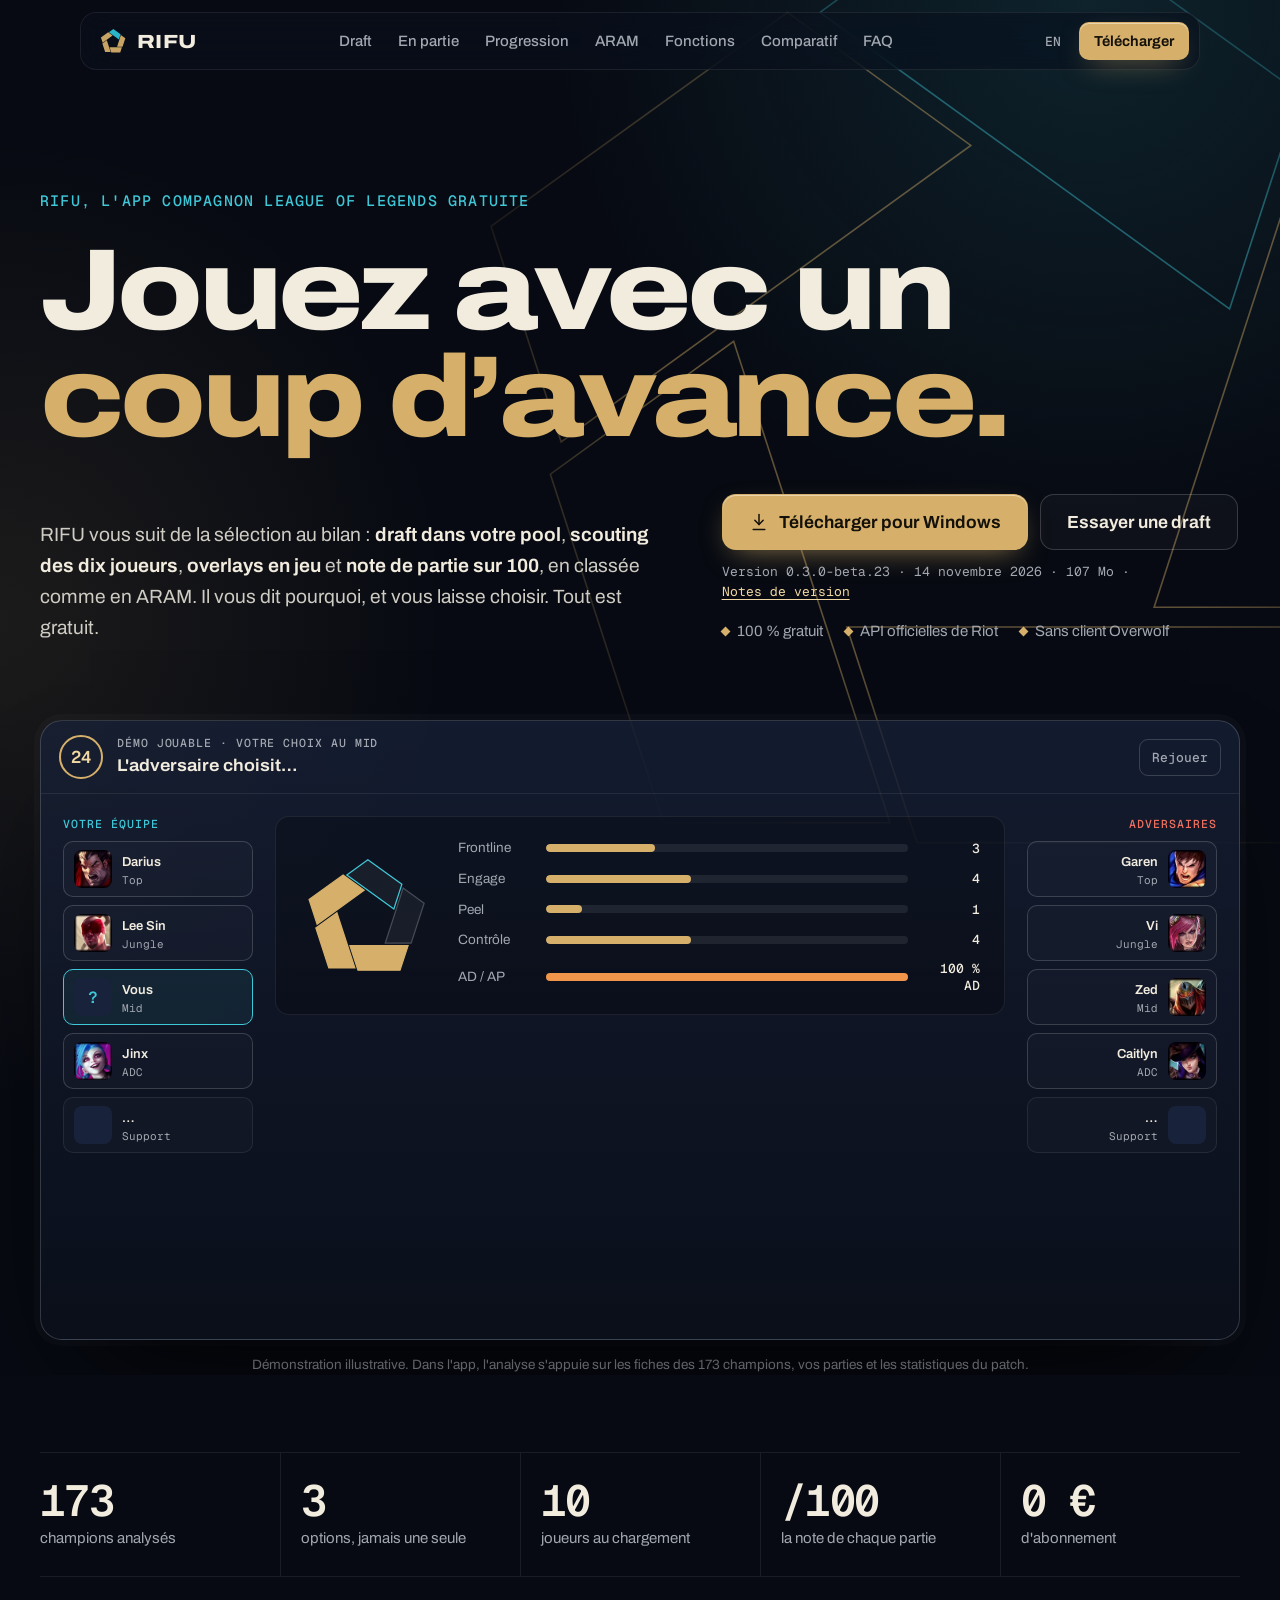
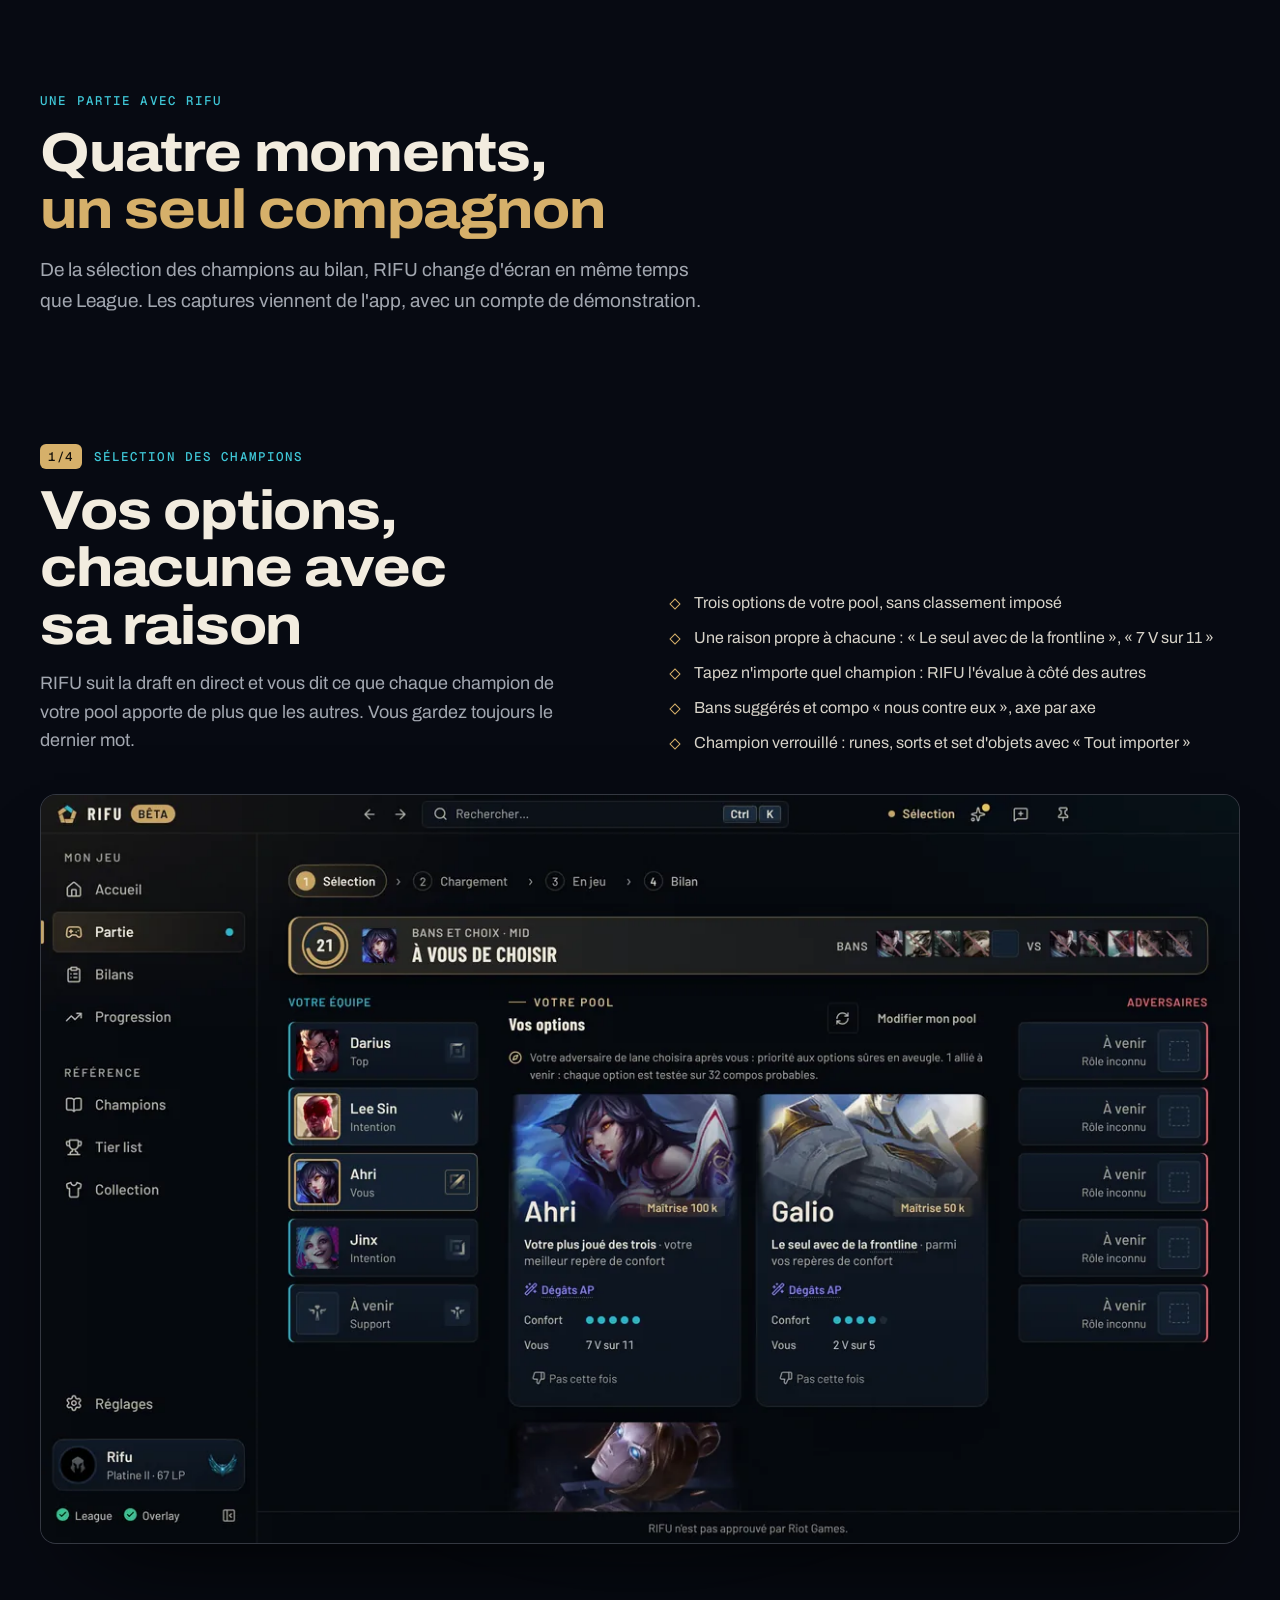
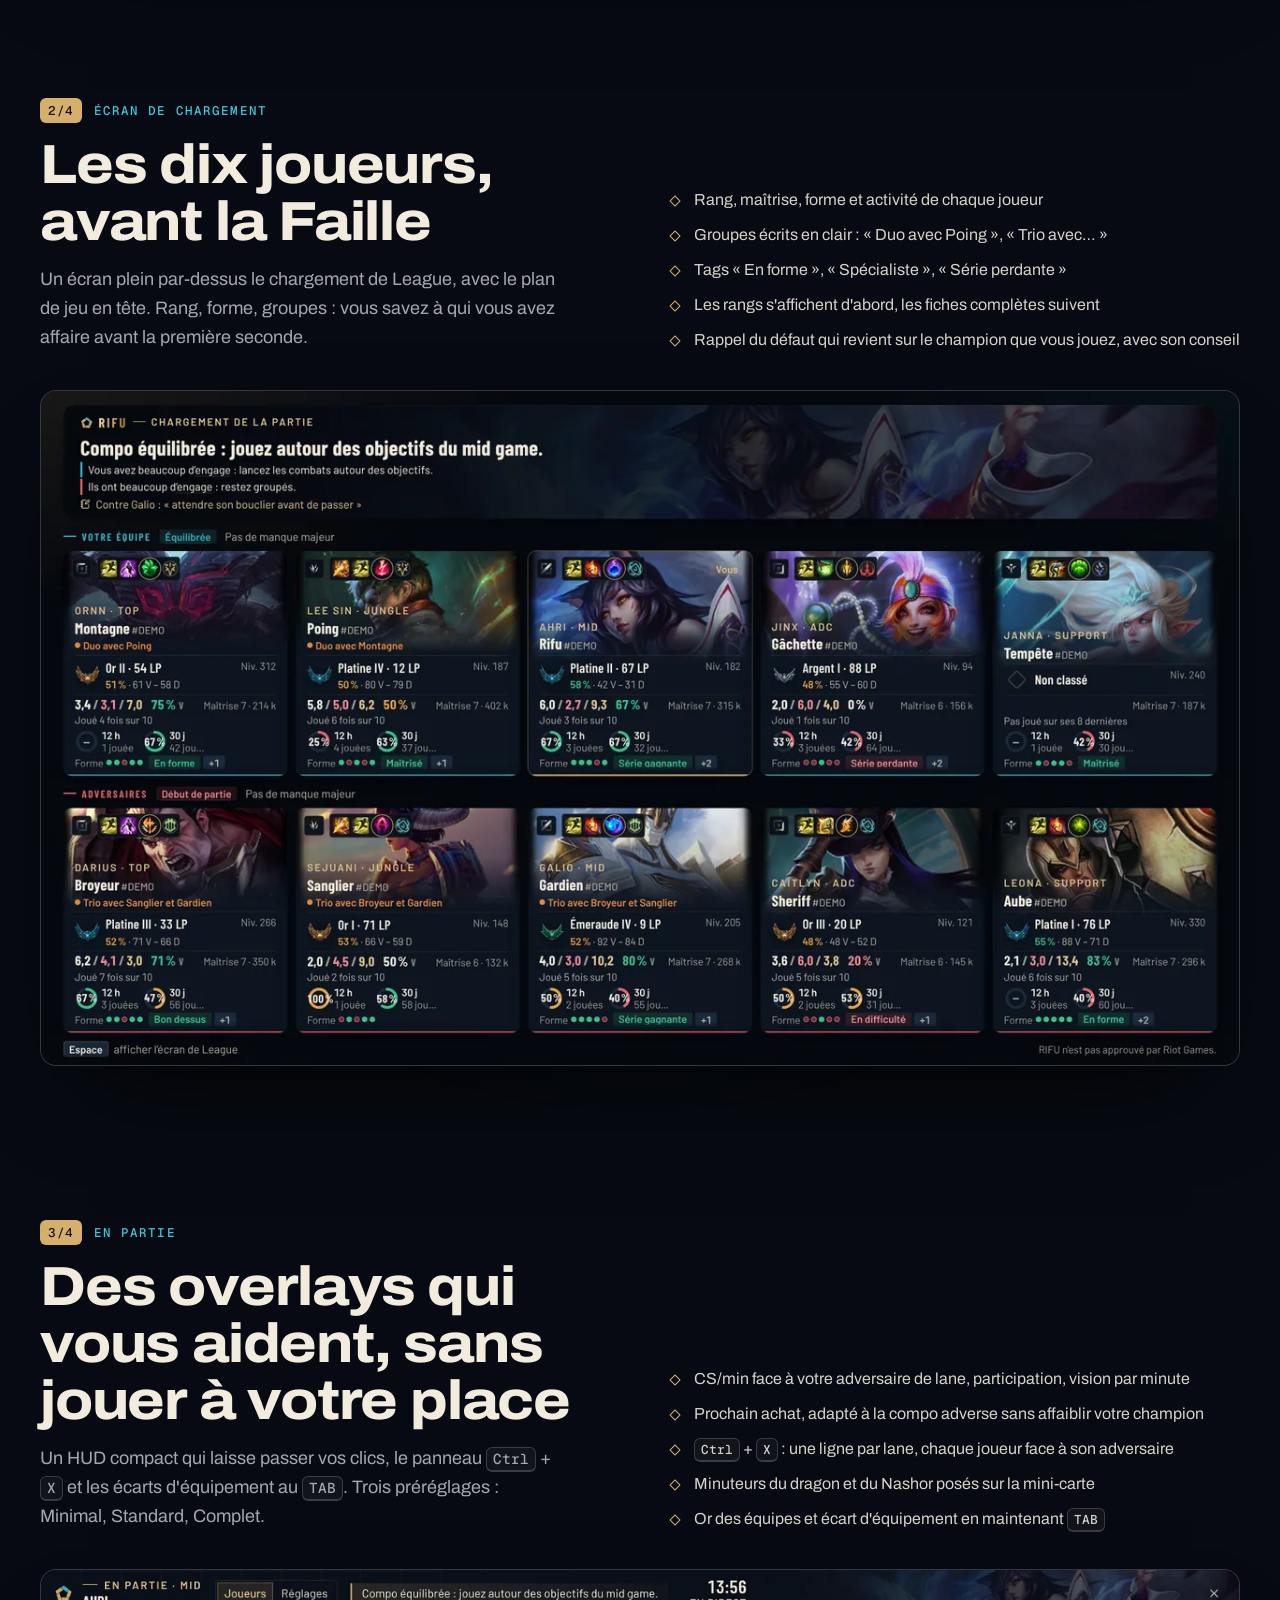
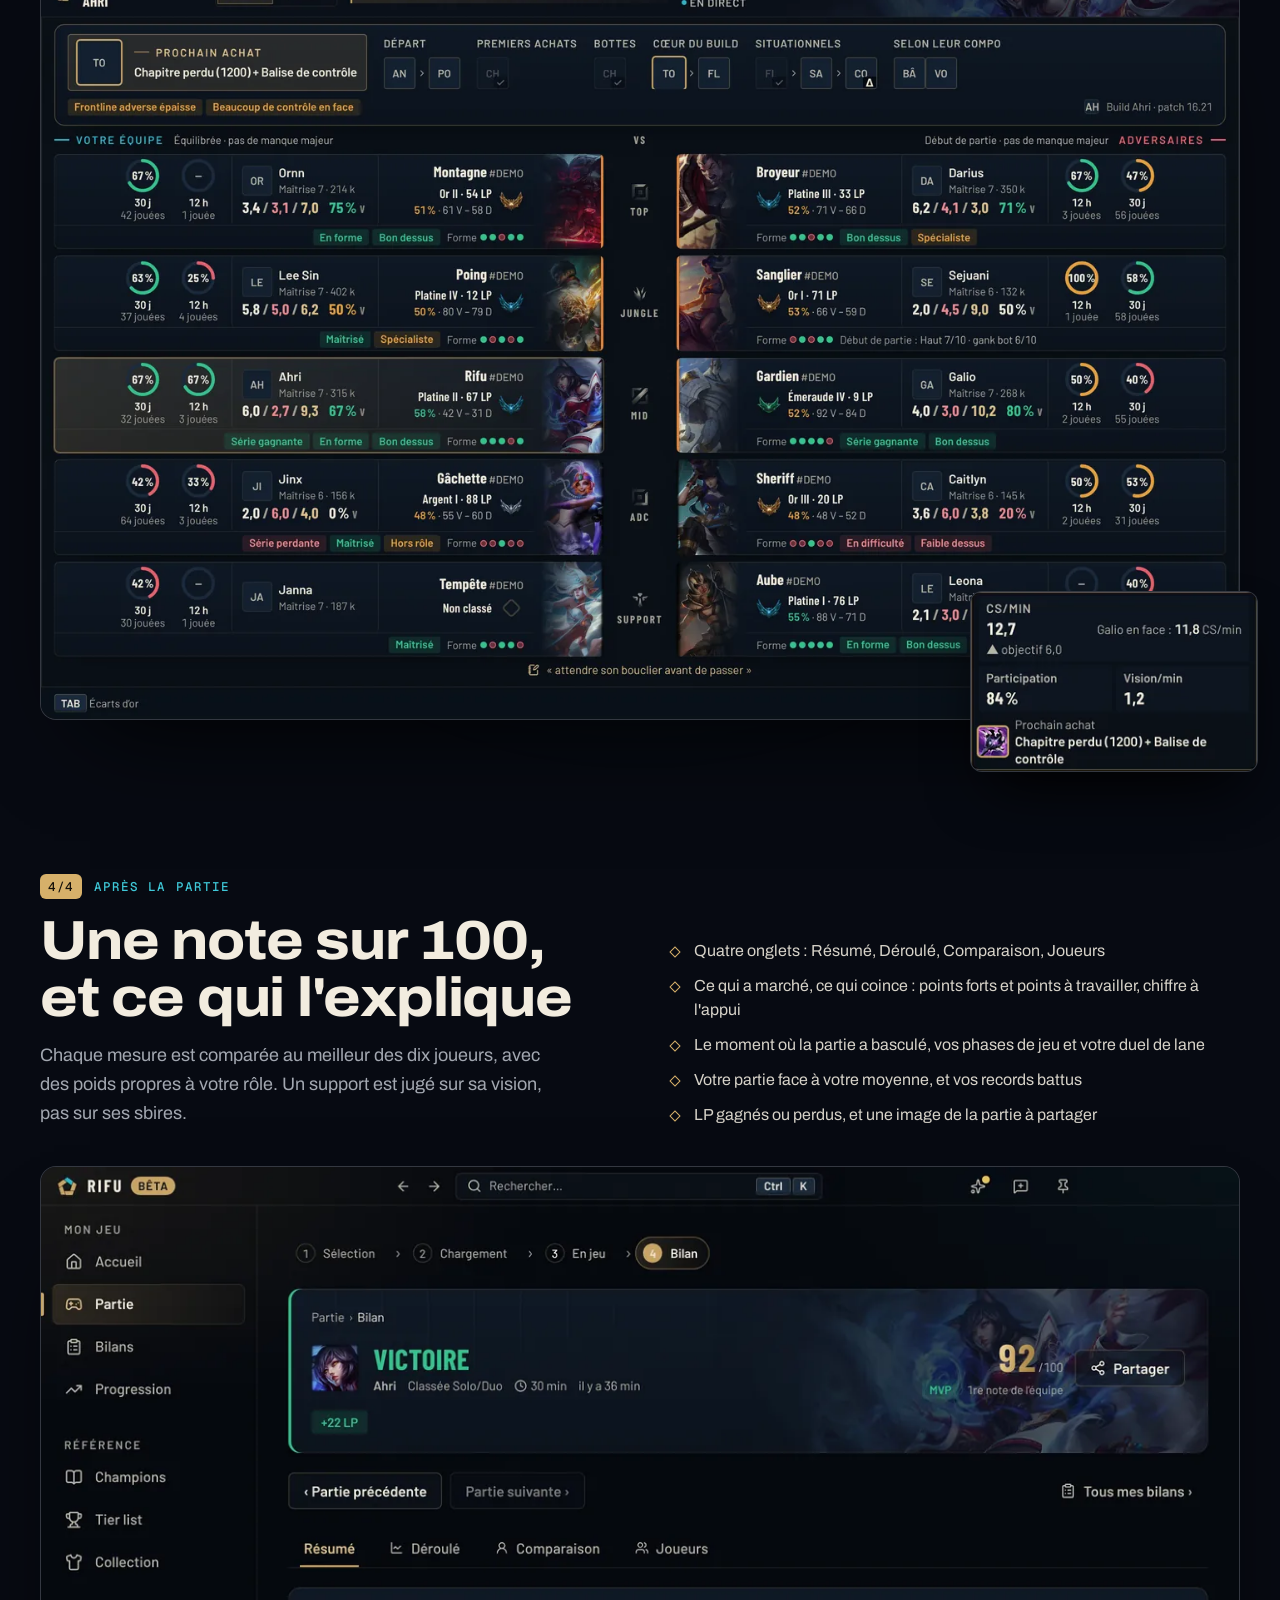
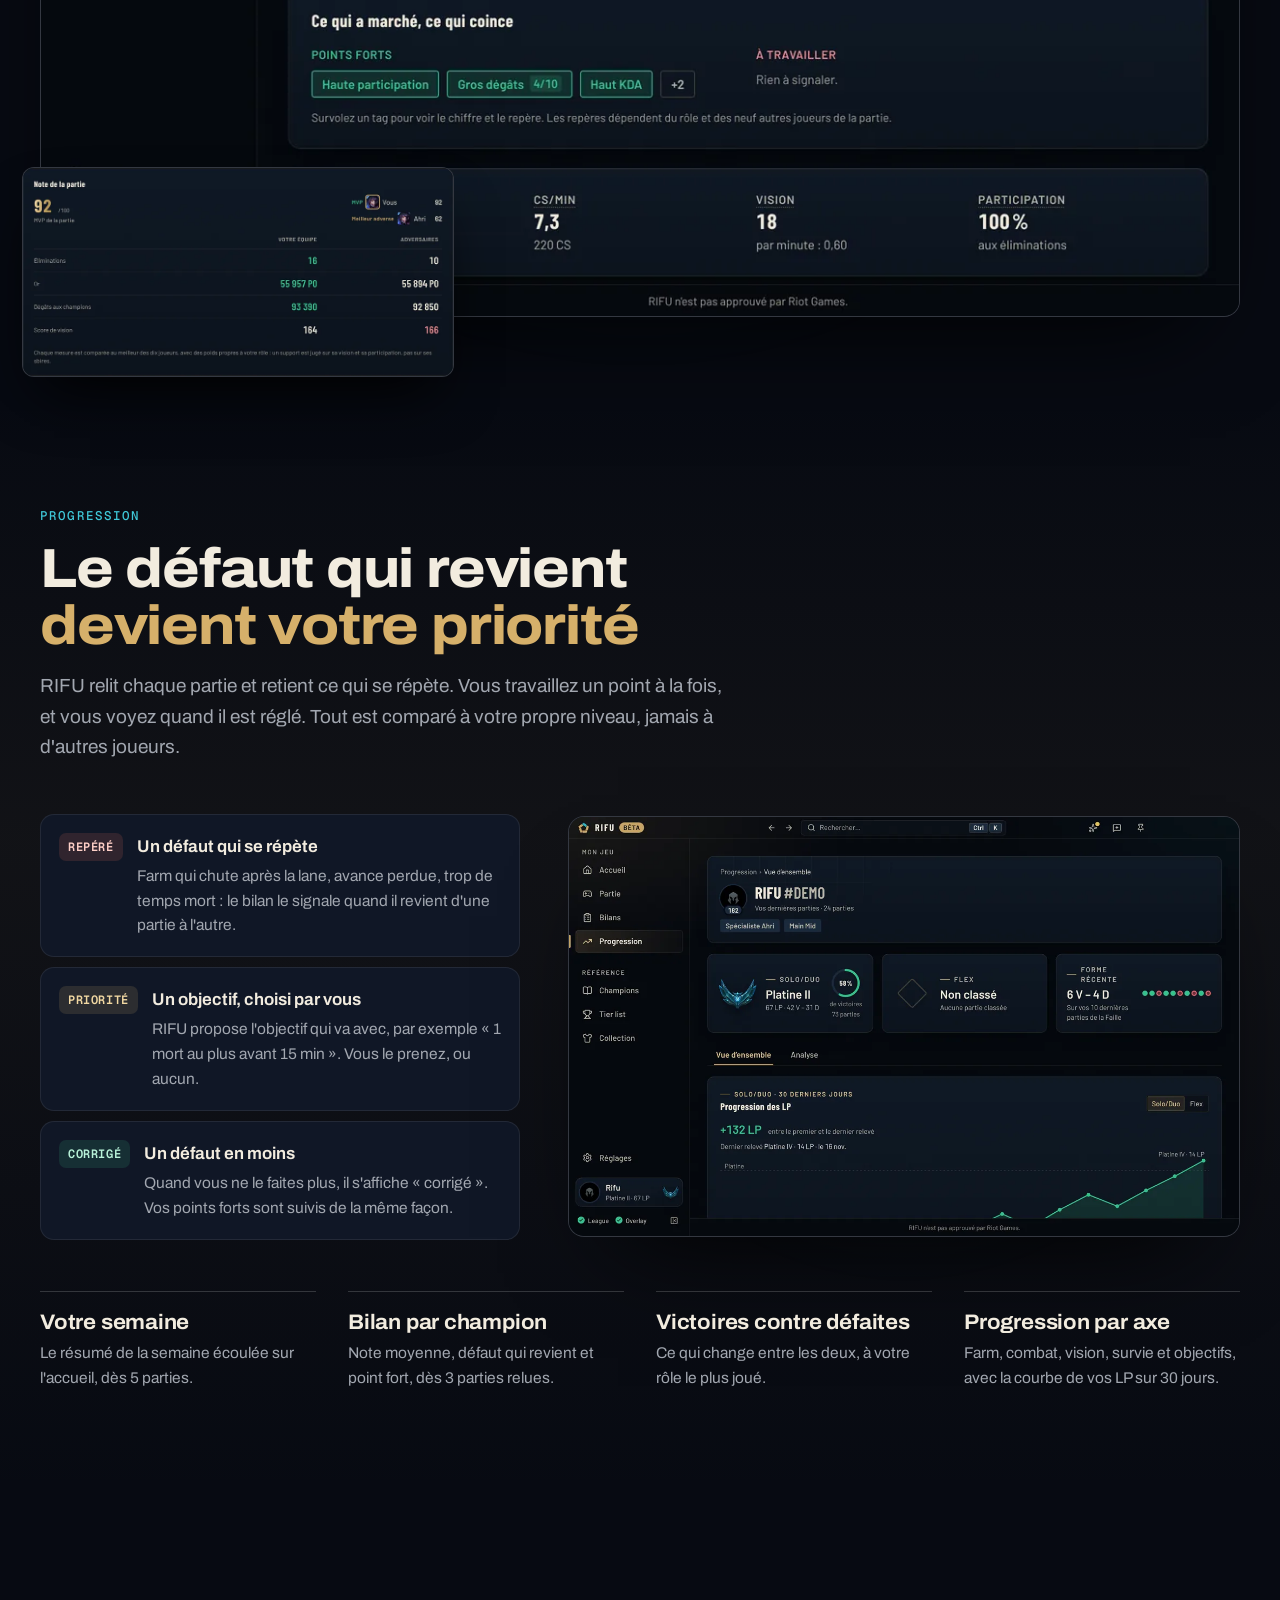
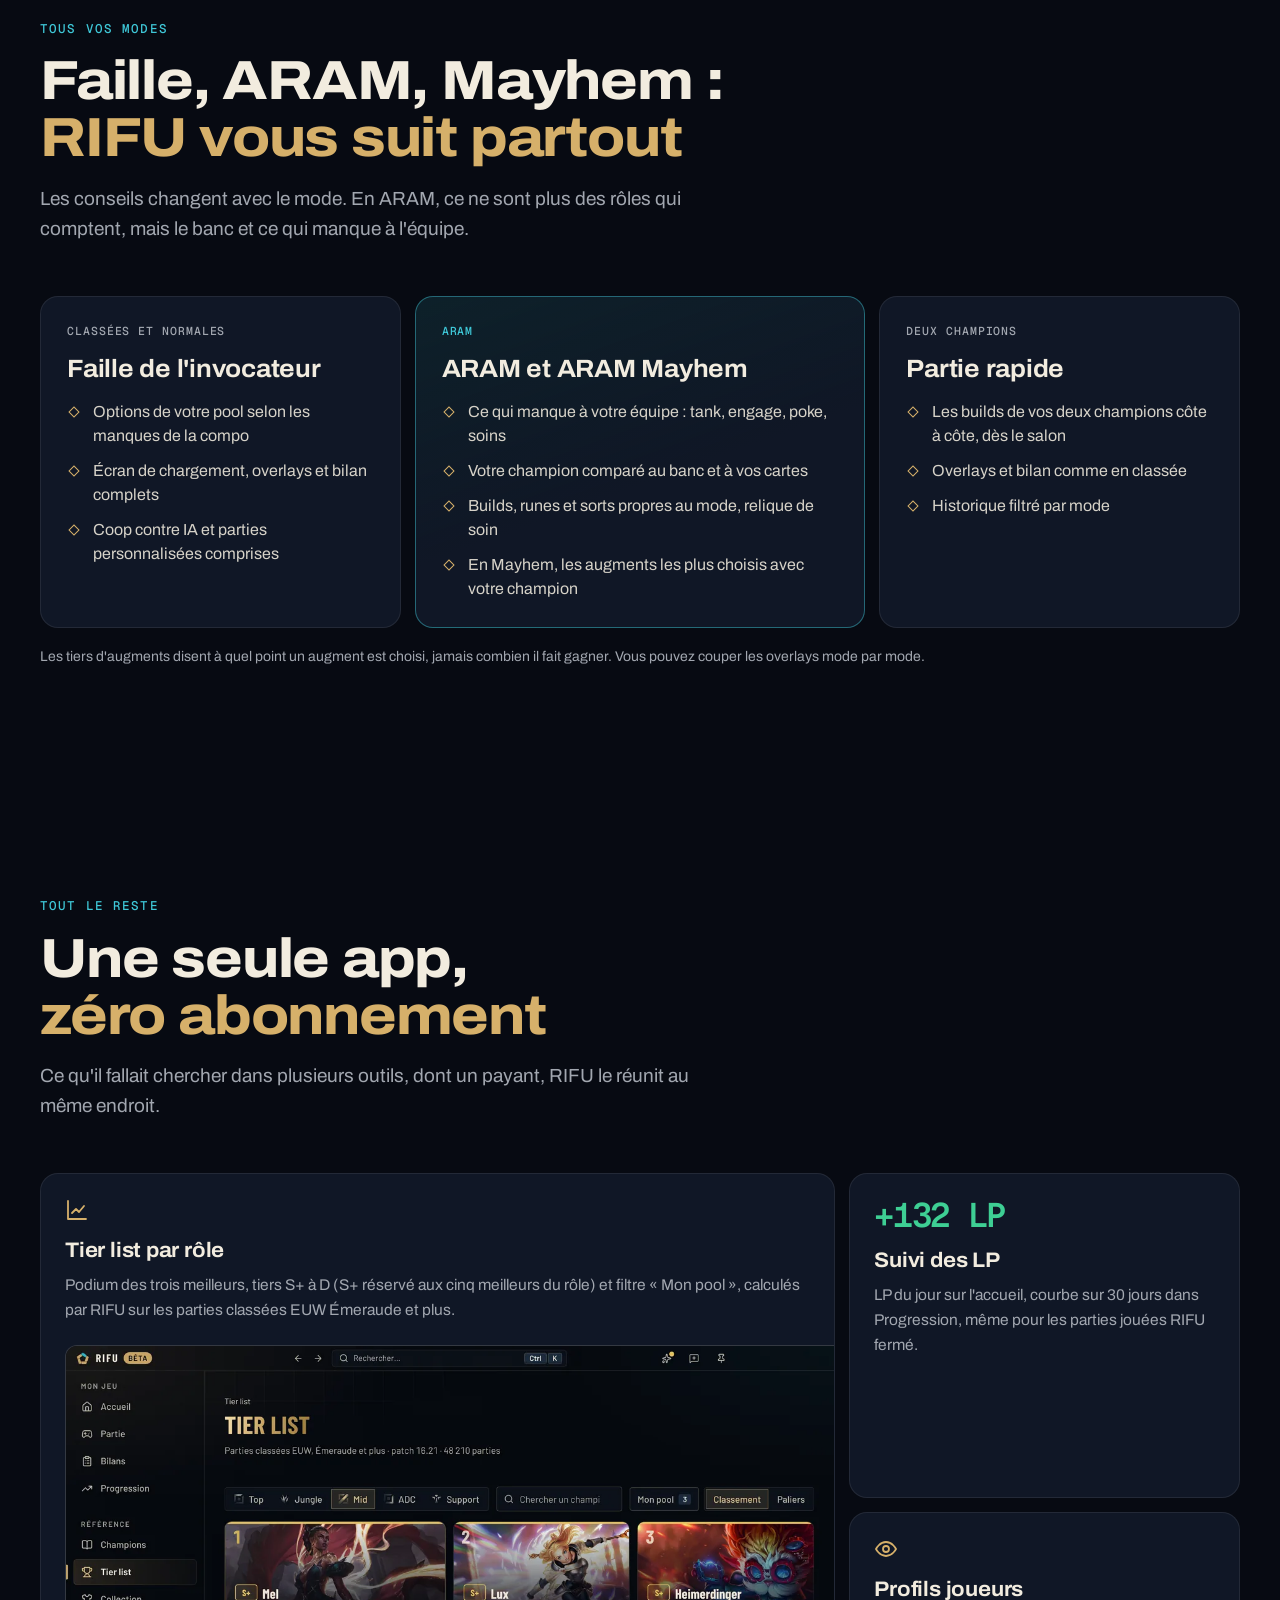
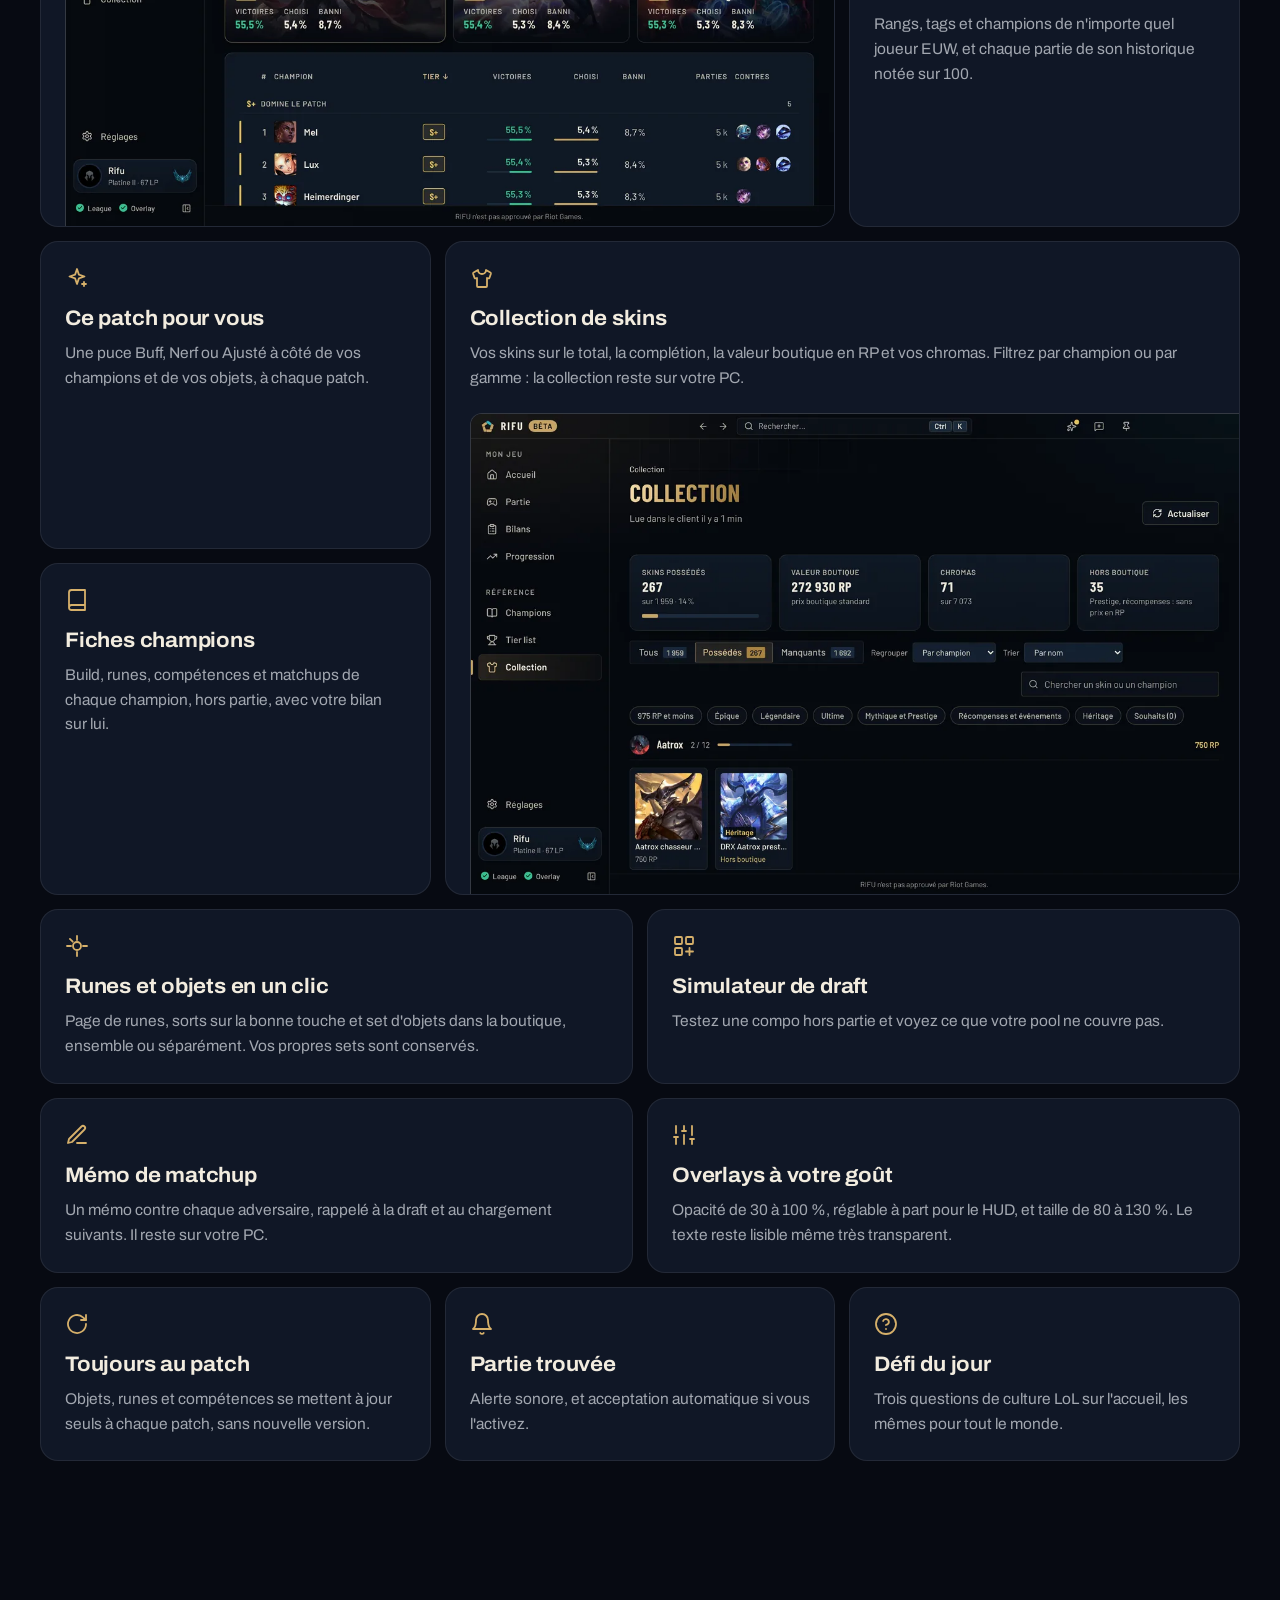
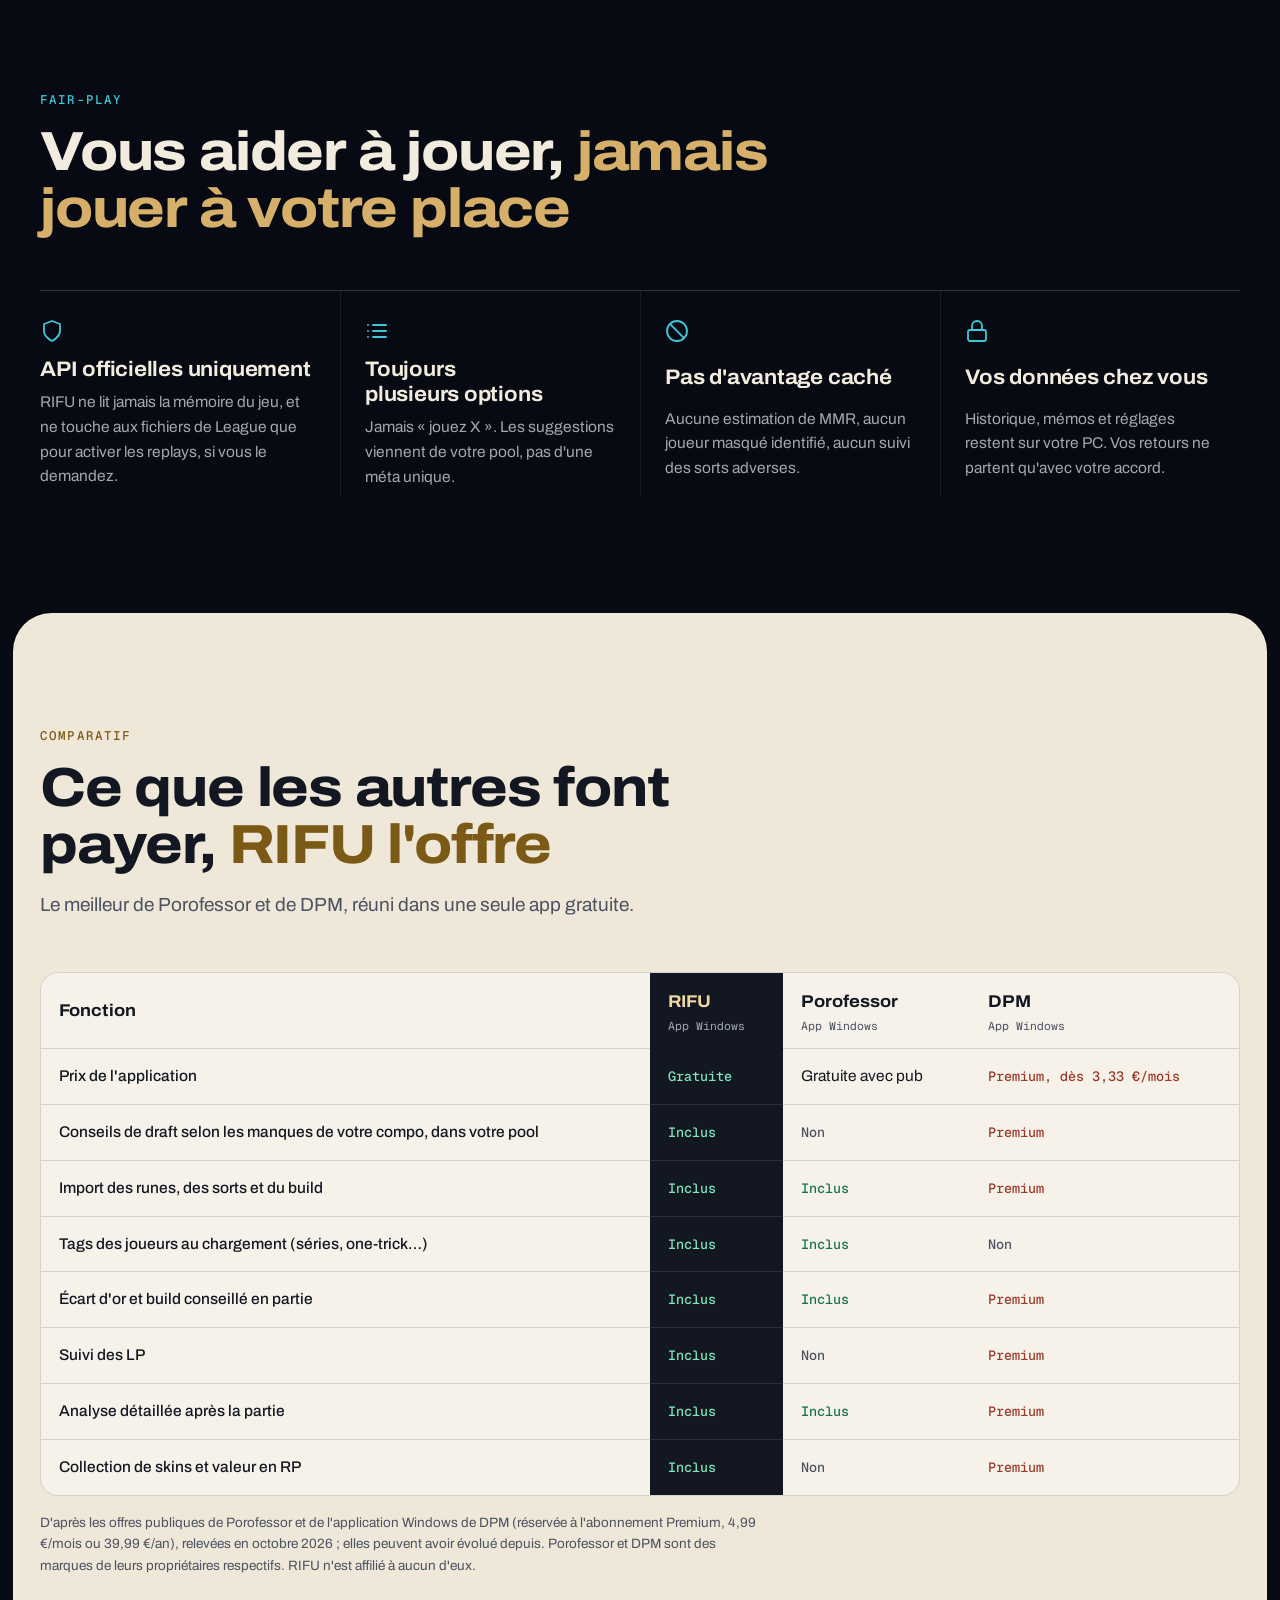
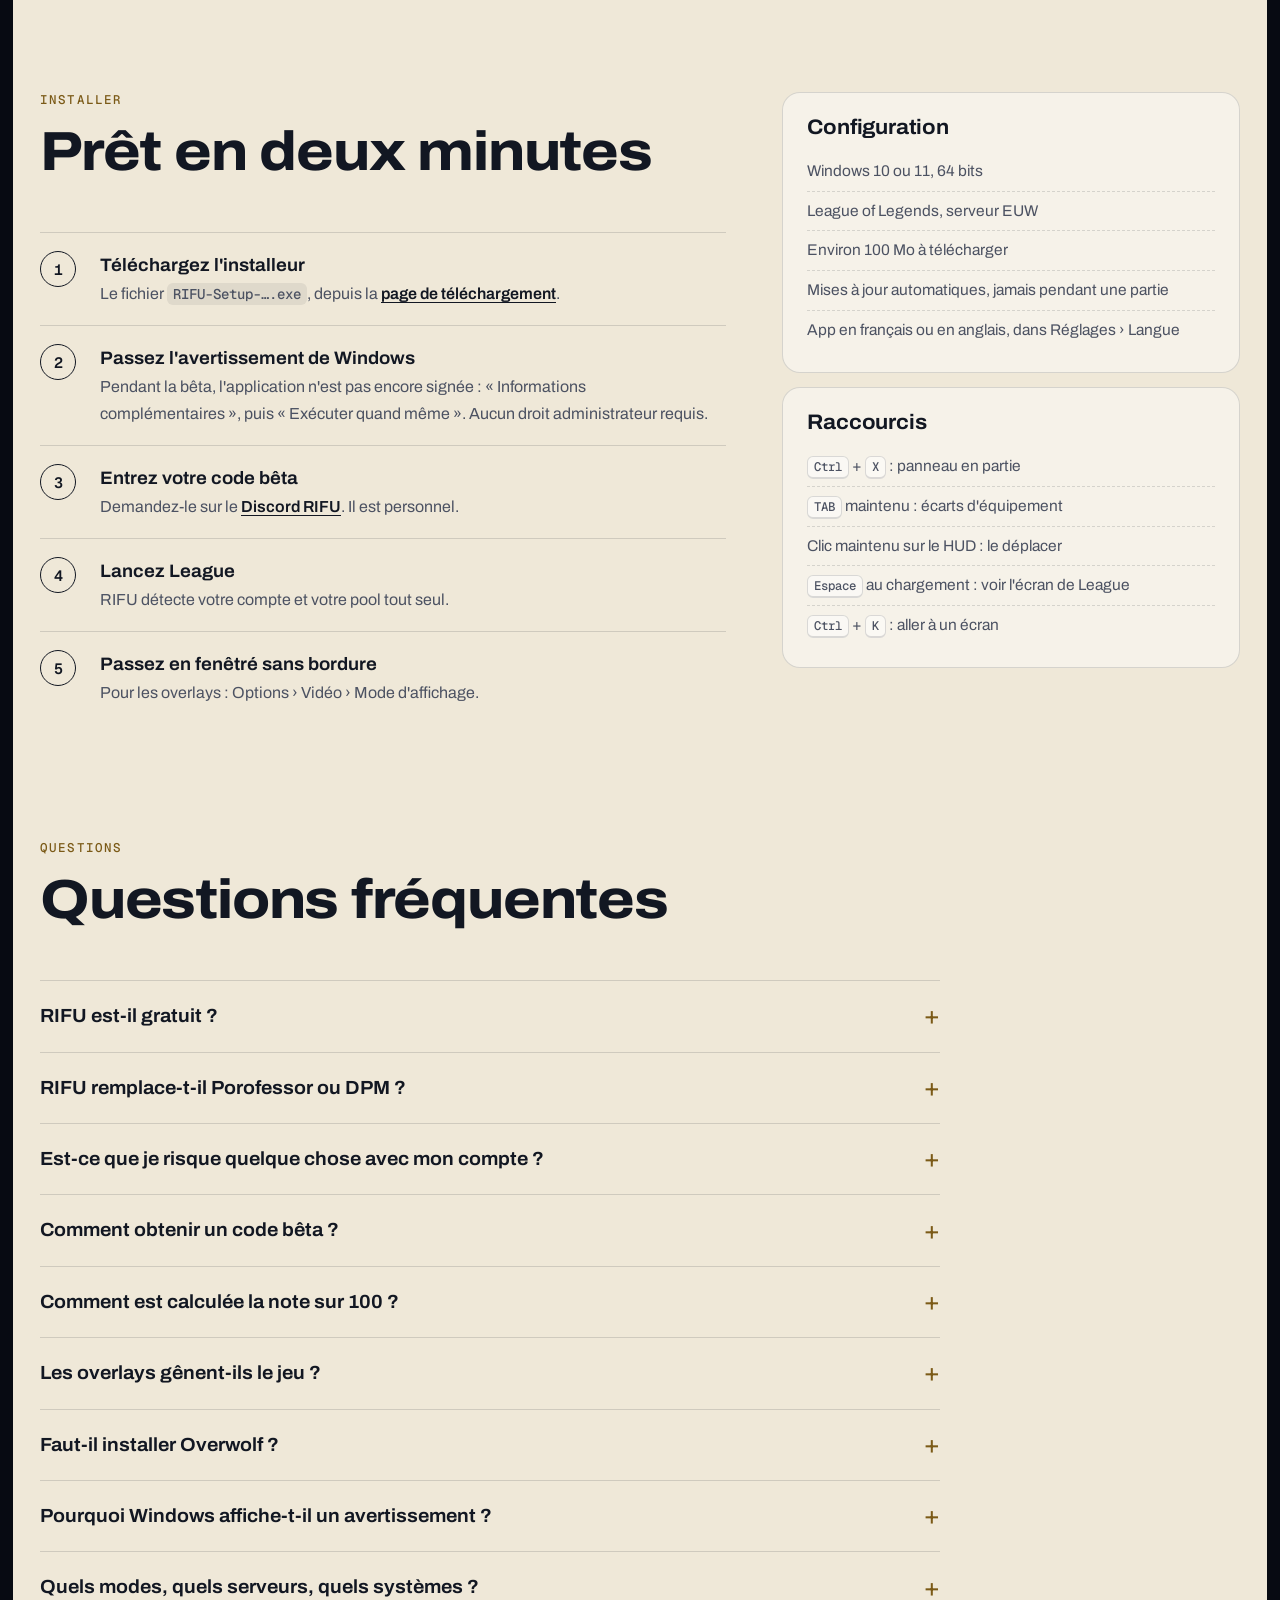
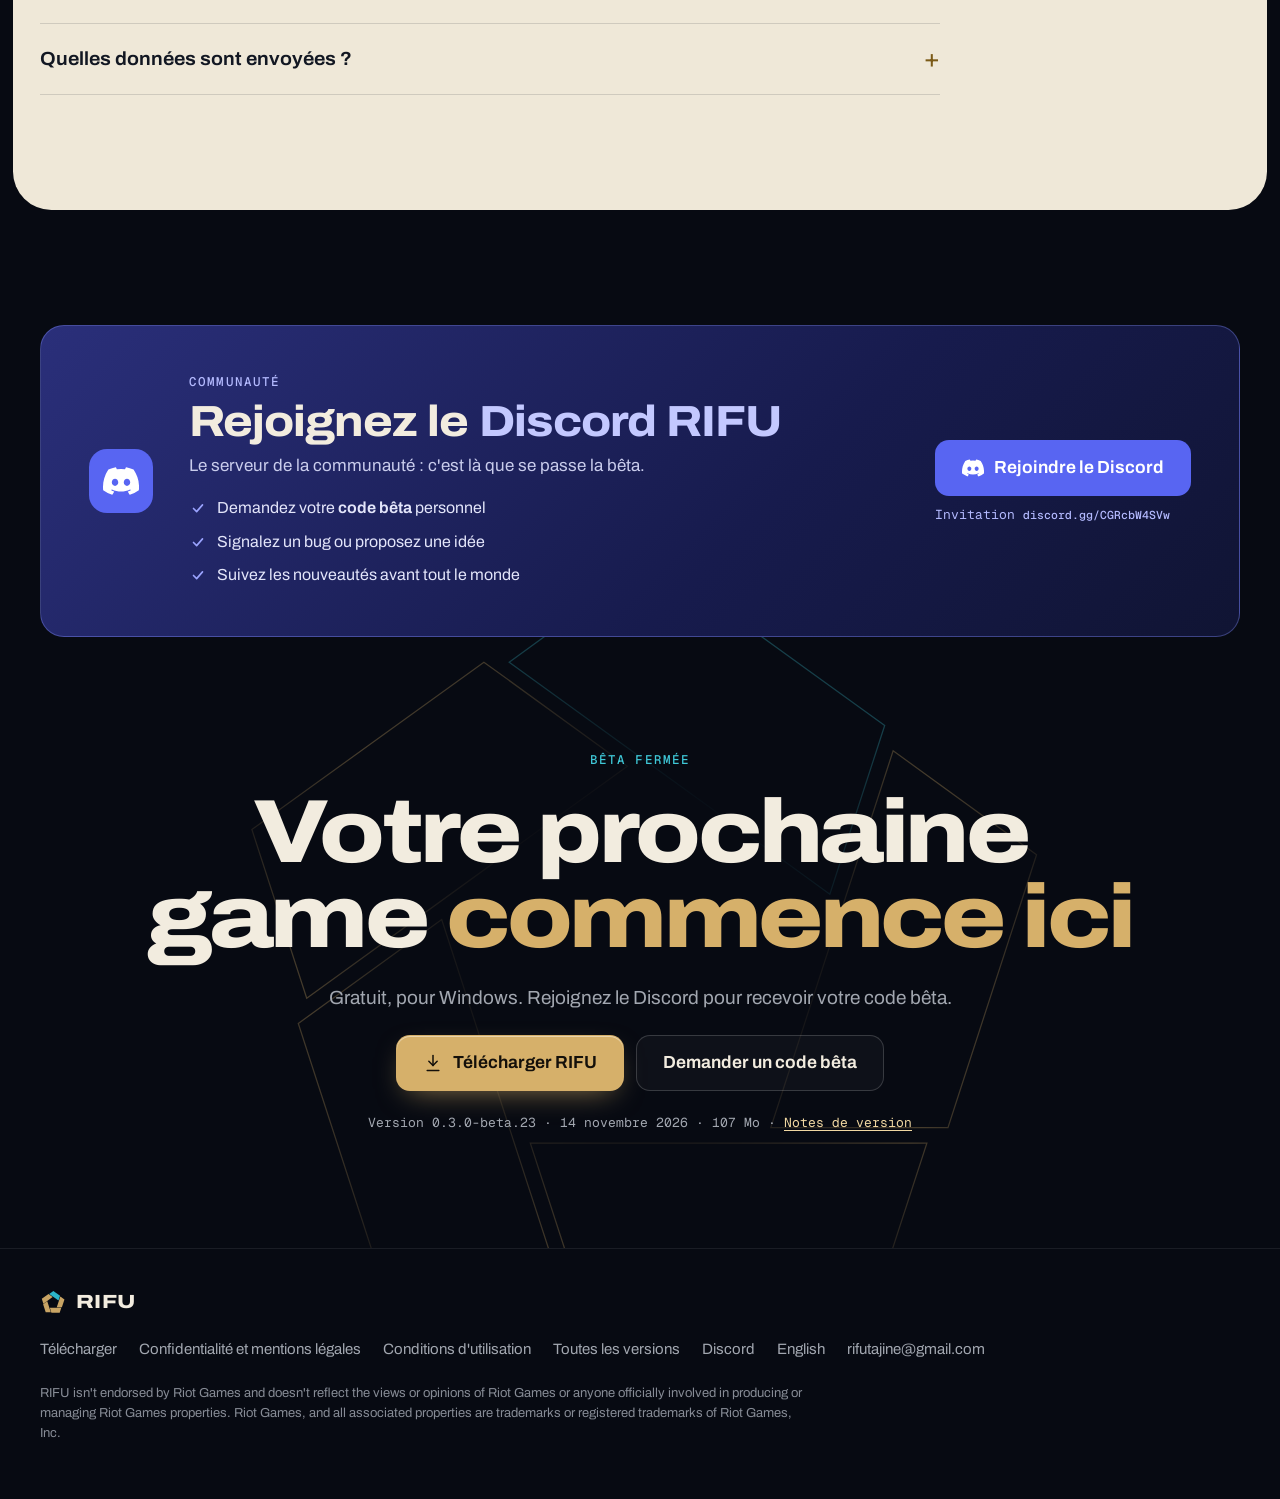
==== commit 57f9533e: "Site : refonte du design, page de téléchargement, contenu à jour de la 0.3.0-beta.23 - Nouveau desig" ====
--- a/docs/index.html
+++ b/docs/index.html
@@ -6,14 +6,11 @@
   <title>RIFU · App League of Legends gratuite : draft, overlays et stats</title>
   <meta name="description" content="L'alternative gratuite à Porofessor et DPM : RIFU, l'app compagnon LoL pour Windows. Draft dans votre pool, overlays en jeu, note de partie sur 100.">
   <meta name="robots" content="index, follow, max-image-preview:large">
-  <meta name="theme-color" content="#05080e">
-  <meta name="color-scheme" content="dark">
   <link rel="canonical" href="https://rifutajine.github.io/rifu-releases/">
   <link rel="alternate" hreflang="fr" href="https://rifutajine.github.io/rifu-releases/">
   <link rel="alternate" hreflang="en" href="https://rifutajine.github.io/rifu-releases/en/">
   <link rel="alternate" hreflang="x-default" href="https://rifutajine.github.io/rifu-releases/">
   <link rel="sitemap" type="application/xml" href="sitemap.xml">
-  <link rel="manifest" href="site.webmanifest">
   <meta property="og:type" content="website">
   <meta property="og:site_name" content="RIFU">
   <meta property="og:locale" content="fr_FR">
@@ -29,14 +26,17 @@
   <meta name="twitter:title" content="RIFU · L'app compagnon League of Legends gratuite">
   <meta name="twitter:description" content="Draft dans votre pool, scouting des 10 joueurs, overlays en jeu et bilan noté sur 100. Gratuit, pour Windows.">
   <meta name="twitter:image" content="https://rifutajine.github.io/rifu-releases/assets/og.jpg">
+  <meta name="theme-color" content="#070a12">
+  <meta name="color-scheme" content="dark">
+  <link rel="manifest" href="site.webmanifest">
   <link rel="icon" href="assets/logo.svg" type="image/svg+xml">
   <link rel="icon" href="assets/favicon-32.png" sizes="32x32" type="image/png">
   <link rel="apple-touch-icon" href="assets/apple-touch-icon.png">
-  <link rel="preload" href="assets/fonts/barlow-condensed-700.woff2" as="font" type="font/woff2" crossorigin>
-  <link rel="preload" href="assets/art/ahri.webp" as="image" fetchpriority="high">
+  <link rel="preload" href="assets/fonts/archivo-var.woff2" as="font" type="font/woff2" crossorigin>
   <link rel="stylesheet" href="assets/style.css">
   <script>document.documentElement.classList.add('js')</script>
   <script src="assets/site.js" defer></script>
+
   <script type="application/ld+json">
   {
     "@context": "https://schema.org",
@@ -52,15 +52,16 @@
         "@type": "SoftwareApplication",
         "@id": "https://rifutajine.github.io/rifu-releases/#app",
         "name": "RIFU",
-        "description": "Application compagnon gratuite pour League of Legends : conseils de draft dans votre pool, scouting des dix joueurs à l'écran de chargement, overlays en jeu, bilan de partie noté sur 100, ARAM et ARAM Mayhem, suivi des LP, tier list et collection de skins.",
+        "description": "Application compagnon gratuite pour League of Legends : conseils de draft dans votre pool, scouting des dix joueurs à l'écran de chargement, overlays en jeu, bilan de partie noté sur 100, suivi des défauts qui reviennent, ARAM et ARAM Mayhem, suivi des LP, tier list et collection de skins.",
         "applicationCategory": "GameApplication",
         "applicationSubCategory": "Companion app",
         "operatingSystem": "Windows 10, Windows 11",
         "softwareRequirements": "League of Legends (serveur EUW)",
-        "inLanguage": "fr",
+        "softwareVersion": "0.3.0-beta.23",
+        "inLanguage": ["fr", "en"],
         "isAccessibleForFree": true,
         "offers": { "@type": "Offer", "price": "0", "priceCurrency": "EUR" },
-        "downloadUrl": "https://github.com/Rifutajine/rifu-releases/releases",
+        "downloadUrl": "https://rifutajine.github.io/rifu-releases/telecharger.html",
         "url": "https://rifutajine.github.io/rifu-releases/",
         "image": "https://rifutajine.github.io/rifu-releases/assets/og.jpg",
         "screenshot": [
@@ -68,7 +69,7 @@
           "https://rifutajine.github.io/rifu-releases/assets/captures/chargement.webp",
           "https://rifutajine.github.io/rifu-releases/assets/captures/panneau.webp",
           "https://rifutajine.github.io/rifu-releases/assets/captures/bilan.webp",
-          "https://rifutajine.github.io/rifu-releases/assets/captures/collection.webp"
+          "https://rifutajine.github.io/rifu-releases/assets/captures/progression.webp"
         ],
         "featureList": [
           "Conseils de draft dans votre pool, selon les manques de votre composition",
@@ -77,6 +78,7 @@
           "Overlays en jeu réglables : HUD, panneau des joueurs, écarts d'équipement, minuteurs sur la mini-carte",
           "ARAM et ARAM Mayhem : manques de l'équipe, champion comparé au banc, builds du mode, augments les plus choisis",
           "Bilan de partie en quatre onglets, noté sur 100",
+          "Défauts qui reviennent suivis d'une partie à l'autre, bilan par champion",
           "Suivi des LP et progression",
           "Tier list par rôle et fiches champions",
           "Collection de skins avec valeur boutique en RP"
@@ -85,12 +87,12 @@
       {
         "@type": "FAQPage",
         "mainEntity": [
-          { "@type": "Question", "name": "RIFU est-il gratuit ?", "acceptedAnswer": { "@type": "Answer", "text": "Oui, entièrement. À terme, RIFU sera financé par une publicité discrète, uniquement dans la fenêtre RIFU et hors partie : jamais en sélection, au chargement, en jeu ni dans un overlay." } },
-          { "@type": "Question", "name": "RIFU remplace-t-il Porofessor ou DPM ?", "acceptedAnswer": { "@type": "Answer", "text": "C'est son ambition. RIFU réunit dans une seule app le scouting de l'écran de chargement, l'assistant de draft, les overlays en jeu, le bilan de partie et le suivi des LP, sans abonnement. Son point fort : il explique ce qui manque à votre compo et propose des champions de votre propre pool." } },
-          { "@type": "Question", "name": "Est-ce que je risque quelque chose avec mon compte ?", "acceptedAnswer": { "@type": "Answer", "text": "RIFU n'utilise que les interfaces que Riot met à disposition des applications tierces : l'API Riot, l'API du client League et les données de la partie en cours. Il ne lit jamais la mémoire du jeu, ne touche aux fichiers de League que pour activer les replays si vous le demandez, et ne joue jamais à votre place." } },
-          { "@type": "Question", "name": "Comment est calculée la note sur 100 ?", "acceptedAnswer": { "@type": "Answer", "text": "Chaque mesure de la partie (éliminations, participation, dégâts, or, sbires, vision, objectifs) est rapportée au meilleur des dix joueurs, puis pondérée selon votre rôle. Le meilleur de l'équipe gagnante est MVP ; le bilan nomme aussi le meilleur de l'autre équipe. Ce n'est ni un rang ni une estimation de MMR." } },
-          { "@type": "Question", "name": "Faut-il installer Overwolf ?", "acceptedAnswer": { "@type": "Answer", "text": "Non. RIFU est une application autonome : elle n'a pas besoin du client Overwolf." } },
-          { "@type": "Question", "name": "Quels modes, quels serveurs, quels systèmes ?", "acceptedAnswer": { "@type": "Answer", "text": "La Faille de l'invocateur (normales, classées, Coop contre IA, parties personnalisées), la Partie rapide, l'ARAM et l'ARAM Mayhem. En Arena, RIFU ne donne pas de conseil de draft, et les parties Brawl ne sont pas suivies. Serveur EUW, sur Windows 10 et 11." } }
+          {"@type": "Question", "name": "RIFU est-il gratuit ?", "acceptedAnswer": {"@type": "Answer", "text": "Oui, entièrement. À terme, RIFU sera financé par une publicité discrète, uniquement dans la fenêtre RIFU et hors partie : jamais en sélection, au chargement, en jeu ni dans un overlay."}},
+          {"@type": "Question", "name": "RIFU remplace-t-il Porofessor ou DPM ?", "acceptedAnswer": {"@type": "Answer", "text": "C'est son ambition. RIFU réunit dans une seule app le scouting de l'écran de chargement, l'assistant de draft, les overlays en jeu, le bilan de partie et le suivi des LP, sans abonnement. Son point fort : il explique ce qui manque à votre compo et propose des champions de votre propre pool."}},
+          {"@type": "Question", "name": "Est-ce que je risque quelque chose avec mon compte ?", "acceptedAnswer": {"@type": "Answer", "text": "RIFU n'utilise que les interfaces que Riot met à disposition des applications tierces : l'API Riot, l'API du client League et les données de la partie en cours. Il ne lit jamais la mémoire du jeu, ne touche aux fichiers de League que pour activer les replays si vous le demandez, et ne joue jamais à votre place. Il suit les règles de Riot pour les applications tierces : plusieurs options plutôt qu'un choix imposé, pas d'estimation de MMR, pas d'identification des joueurs masqués en sélection, pas de suivi des sorts ni des ultimes adverses."}},
+          {"@type": "Question", "name": "Comment est calculée la note sur 100 ?", "acceptedAnswer": {"@type": "Answer", "text": "Chaque mesure de la partie (éliminations, participation, dégâts, or, sbires, vision, objectifs) est rapportée au meilleur des dix joueurs, puis pondérée selon votre rôle. Le meilleur de l'équipe gagnante est MVP ; le bilan nomme aussi le meilleur de l'autre équipe. Ce n'est ni un rang ni une estimation de MMR."}},
+          {"@type": "Question", "name": "Faut-il installer Overwolf ?", "acceptedAnswer": {"@type": "Answer", "text": "Non. RIFU est une application autonome : elle n'a pas besoin du client Overwolf."}},
+          {"@type": "Question", "name": "Quels modes, quels serveurs, quels systèmes ?", "acceptedAnswer": {"@type": "Answer", "text": "La Faille de l'invocateur (normales, classées, Coop contre IA, parties personnalisées), la Partie rapide, l'ARAM et l'ARAM Mayhem. En Arena, RIFU ne donne pas de conseil de draft, et les parties Brawl ne sont pas suivies. Serveur EUW, sur Windows 10 et 11."}}
         ]
       }
     ]
@@ -99,251 +101,282 @@
 </head>
 <body>
   <a class="skip" href="#contenu">Aller au contenu</a>
+  <svg class="sprite" aria-hidden="true"><defs>
+    <symbol id="i-download" viewBox="0 0 24 24"><path d="M12 3v12"/><path d="m7 10 5 5 5-5"/><path d="M5 21h14"/></symbol>
+    <symbol id="i-chart" viewBox="0 0 24 24"><path d="M3 3v18h18"/><path d="m7 15 4-4 3 3 5-6"/></symbol>
+    <symbol id="i-runes" viewBox="0 0 24 24"><path d="M12 2v4"/><path d="m4.9 4.9 2.8 2.8"/><path d="M2 12h4"/><circle cx="12" cy="12" r="4"/><path d="M12 18v4"/><path d="M18 12h4"/></symbol>
+    <symbol id="i-eye" viewBox="0 0 24 24"><path d="M2 12s3.5-7 10-7 10 7 10 7-3.5 7-10 7S2 12 2 12Z"/><circle cx="12" cy="12" r="3"/></symbol>
+    <symbol id="i-skin" viewBox="0 0 24 24"><path d="M20.4 6.6 16 4a4 4 0 0 1-8 0L3.6 6.6a1 1 0 0 0-.5 1.2l1.4 4a1 1 0 0 0 1.3.6L7 12v8a1 1 0 0 0 1 1h8a1 1 0 0 0 1-1v-8l1.2.4a1 1 0 0 0 1.3-.6l1.4-4a1 1 0 0 0-.5-1.2Z"/></symbol>
+    <symbol id="i-book" viewBox="0 0 24 24"><path d="M4 19.5v-15A2.5 2.5 0 0 1 6.5 2H20v20H6.5a2.5 2.5 0 0 1 0-5H20"/></symbol>
+    <symbol id="i-grid" viewBox="0 0 24 24"><rect x="3" y="3" width="7" height="7" rx="1"/><rect x="14" y="3" width="7" height="7" rx="1"/><rect x="3" y="14" width="7" height="7" rx="1"/><path d="M14 17.5h7M17.5 14v7"/></symbol>
+    <symbol id="i-pen" viewBox="0 0 24 24"><path d="M12 20h9"/><path d="M16.5 3.5a2.1 2.1 0 0 1 3 3L7 19l-4 1 1-4Z"/></symbol>
+    <symbol id="i-sliders" viewBox="0 0 24 24"><path d="M4 21v-7"/><path d="M4 10V3"/><path d="M12 21v-9"/><path d="M12 8V3"/><path d="M20 21v-5"/><path d="M20 12V3"/><path d="M2 14h4"/><path d="M10 8h4"/><path d="M18 16h4"/></symbol>
+    <symbol id="i-refresh" viewBox="0 0 24 24"><path d="M21 12a9 9 0 1 1-3-6.7L21 8"/><path d="M21 3v5h-5"/></symbol>
+    <symbol id="i-bell" viewBox="0 0 24 24"><path d="M18 8A6 6 0 0 0 6 8c0 7-3 9-3 9h18s-3-2-3-9"/><path d="M13.7 21a2 2 0 0 1-3.4 0"/></symbol>
+    <symbol id="i-shield" viewBox="0 0 24 24"><path d="M12 22s8-4 8-10V5l-8-3-8 3v7c0 6 8 10 8 10Z"/></symbol>
+    <symbol id="i-list" viewBox="0 0 24 24"><path d="M8 6h13M8 12h13M8 18h13M3 6h.01M3 12h.01M3 18h.01"/></symbol>
+    <symbol id="i-ban" viewBox="0 0 24 24"><circle cx="12" cy="12" r="10"/><path d="m4.9 4.9 14.2 14.2"/></symbol>
+    <symbol id="i-lock" viewBox="0 0 24 24"><rect x="3" y="11" width="18" height="11" rx="2"/><path d="M7 11V7a5 5 0 0 1 10 0v4"/></symbol>
+    <symbol id="i-spark" viewBox="0 0 24 24"><path d="M12 3l1.9 5.6L19.5 10.5l-5.6 1.9L12 18l-1.9-5.6L4.5 10.5l5.6-1.9Z"/><path d="M19 16v4M17 18h4"/></symbol>
+    <symbol id="i-quiz" viewBox="0 0 24 24"><circle cx="12" cy="12" r="10"/><path d="M9.1 9a3 3 0 0 1 5.8 1c0 2-3 3-3 3"/><path d="M12 17h.01"/></symbol>
+    <symbol id="i-check" viewBox="0 0 20 20"><path d="M5 10.5 8.5 14 15 6.5"/></symbol>
+    <symbol id="i-discord" viewBox="0 0 24 24"><path fill="currentColor" stroke="none" d="M20.32 4.37A19.8 19.8 0 0 0 15.4 2.85a.07.07 0 0 0-.08.04c-.21.38-.45.87-.61 1.25a18.3 18.3 0 0 0-5.49 0 12.6 12.6 0 0 0-.62-1.25.08.08 0 0 0-.08-.04 19.7 19.7 0 0 0-4.89 1.52.07.07 0 0 0-.03.03C.53 9.05-.32 13.58.1 18.06a.08.08 0 0 0 .03.06 19.9 19.9 0 0 0 5.99 3.03.08.08 0 0 0 .08-.03c.46-.63.87-1.3 1.23-2a.08.08 0 0 0-.04-.1 13.1 13.1 0 0 1-1.87-.9.08.08 0 0 1 0-.13l.37-.29a.07.07 0 0 1 .08-.01c3.93 1.8 8.18 1.8 12.07 0a.07.07 0 0 1 .08 0l.37.3a.08.08 0 0 1 0 .12c-.6.35-1.22.65-1.87.9a.08.08 0 0 0-.04.1c.36.7.77 1.37 1.22 2a.08.08 0 0 0 .08.03 19.8 19.8 0 0 0 6.01-3.03.08.08 0 0 0 .03-.05c.5-5.18-.84-9.67-3.55-13.66a.06.06 0 0 0-.03-.03ZM8.02 15.33c-1.18 0-2.16-1.09-2.16-2.42s.96-2.42 2.16-2.42c1.21 0 2.18 1.1 2.16 2.42 0 1.33-.96 2.42-2.16 2.42Zm7.97 0c-1.18 0-2.15-1.09-2.15-2.42s.95-2.42 2.15-2.42c1.21 0 2.18 1.1 2.16 2.42 0 1.33-.95 2.42-2.16 2.42Z"/></symbol>
+  </defs></svg>
 
   <header class="top" id="top">
     <div class="wrap">
-      <a class="brand" href="./" aria-label="RIFU, accueil"><img src="assets/logo.svg" alt="" width="30" height="30"><span>RIFU</span></a>
+      <a class="brand" href="./" aria-label="RIFU, accueil"><img src="assets/logo.svg" alt="" width="28" height="28"><span>RIFU</span></a>
       <nav class="nav" aria-label="Sections">
-        <a href="#demo">Draft</a>
-        <a href="#parcours">En partie</a>
-        <a href="#modes">ARAM</a>
-        <a href="#fonctions">Fonctions</a>
-        <a href="#comparatif">Comparatif</a>
-        <a href="#faq">FAQ</a>
+        <a href="./#demo">Draft</a>
+        <a href="./#parcours">En partie</a>
+        <a href="./#progression">Progression</a>
+        <a href="./#modes">ARAM</a>
+        <a href="./#fonctions">Fonctions</a>
+        <a href="./#comparatif">Comparatif</a>
+        <a href="./#faq">FAQ</a>
       </nav>
       <a class="lang" href="en/" hreflang="en" lang="en" aria-label="English version">EN</a>
-      <a class="btn btn-primary btn-sm" data-download href="https://github.com/Rifutajine/rifu-releases/releases">Télécharger</a>
+      <a class="btn btn-primary btn-sm" href="telecharger.html?dl=1">Télécharger</a>
     </div>
   </header>
 
+
   <main id="contenu">
     <div class="hero" id="telecharger">
-      <div class="hero-art" aria-hidden="true"></div>
       <div class="wrap">
-        <div>
-          <span class="pill"><b>Bêta</b> L'alternative gratuite à Porofessor et DPM</span>
-          <h1><span class="line">RIFU, l'app compagnon</span> <span class="line grad">League of Legends gratuite</span></h1>
-          <p class="slogan">Jouez avec un coup d'avance</p>
-          <p class="lead">RIFU est l'app compagnon <strong>League of Legends</strong> qui vous suit de la sélection au bilan : <strong>draft dans votre pool</strong>, <strong>scouting des dix joueurs</strong>, <strong>overlays en jeu</strong> et <strong>note de partie sur 100</strong>, en classée comme en ARAM. Tout est gratuit.</p>
-          <div class="cta">
-            <a class="btn btn-primary btn-lg" data-download href="https://github.com/Rifutajine/rifu-releases/releases">
-              <svg viewBox="0 0 24 24" fill="none" stroke="currentColor" stroke-width="2" stroke-linecap="round" stroke-linejoin="round" aria-hidden="true"><path d="M12 3v12"/><path d="m7 10 5 5 5-5"/><path d="M5 21h14"/></svg>
-              Télécharger pour Windows
-            </a>
-            <a class="btn btn-ghost btn-lg" href="#demo">Voir la démo</a>
-          </div>
-          <p class="dl-meta" data-download-meta>Windows 10 et 11 · code bêta requis</p>
-          <ul class="hero-proof">
-            <li>100 % gratuit</li>
-            <li>API officielles de Riot</li>
-            <li>Sans client Overwolf</li>
-          </ul>
-        </div>
-        <div class="scene">
-          <div class="scene-inner" data-tilt>
-            <div class="window"><img src="assets/captures/accueil-1x.webp" srcset="assets/captures/accueil-1x.webp 1240w, assets/captures/accueil.webp 2480w" sizes="(max-width: 960px) 100vw, 640px" width="2480" height="1550" fetchpriority="high" alt="Accueil de RIFU : bandeau du joueur avec son rang, ses LP du jour, ses trois dernières parties et son pool par rôle."></div>
-            <img class="float float-hud" src="assets/captures/hud-1x.webp" srcset="assets/captures/hud-1x.webp 450w, assets/captures/hud.webp 900w" sizes="(max-width: 960px) 40vw, 320px" width="900" height="516" alt="HUD en partie : CS par minute face à l'adversaire de lane, participation, vision par minute et prochain achat.">
-            <img class="float float-note" src="assets/captures/note-1x.webp" srcset="assets/captures/note-1x.webp 952w, assets/captures/note.webp 1904w" sizes="(max-width: 960px) 40vw, 320px" width="1904" height="714" alt="Note de la partie : 99 sur 100, MVP, et le meilleur adverse.">
-          </div>
-        </div>
+        <h1>
+          <span class="kicker">RIFU, l'app compagnon League of Legends gratuite</span>
+          <span class="big"><span>Jouez avec un</span> <span class="accent">coup d’avance.</span></span>
+        </h1>
+        <div class="hero-row">
+          <p class="lead">RIFU vous suit de la sélection au bilan : <strong>draft dans votre pool</strong>, <strong>scouting des dix joueurs</strong>, <strong>overlays en jeu</strong> et <strong>note de partie sur 100</strong>, en classée comme en ARAM. Il vous dit pourquoi, et vous laisse choisir. Tout est gratuit.</p>
+          <div class="hero-side">
+            <div>
+              <div class="cta">
+                <a class="btn btn-primary btn-lg" href="telecharger.html?dl=1"><svg class="ico"><use href="#i-download"/></svg>Télécharger pour Windows</a>
+                <a class="btn btn-ghost btn-lg" href="#demo">Essayer une draft</a>
+              </div>
+              <p class="dl-meta" data-download-meta>Windows 10 et 11 · code bêta requis</p>
+            </div>
+            <ul class="proof">
+              <li>100 % gratuit</li>
+              <li>API officielles de Riot</li>
+              <li>Sans client Overwolf</li>
+            </ul>
+          </div>
+        </div>
+
+        <div class="console" id="demo" data-demo>
+          <div class="console-bar">
+            <span class="timer" data-timer>30</span>
+            <div class="console-phase"><small>Démo jouable · votre choix au mid</small><strong data-phase aria-live="polite">La draft commence…</strong></div>
+            <button class="console-replay" type="button" data-replay>Rejouer</button>
+          </div>
+          <div class="console-grid">
+            <div class="team team-ally">
+              <h3>Votre équipe</h3>
+              <ul class="slots">
+                <li class="slot" data-ally="0"><div class="ic"><img src="assets/champions/darius.webp" alt="" width="40" height="40"></div><div><b data-name="Darius">Darius</b><span>Top</span></div></li>
+                <li class="slot" data-ally="1"><div class="ic"><img src="assets/champions/leesin.webp" alt="" width="40" height="40"></div><div><b data-name="Lee Sin">Lee Sin</b><span>Jungle</span></div></li>
+                <li class="slot is-you" data-you><div class="ic"><img src="assets/champions/galio.webp" alt="" width="40" height="40" hidden>?</div><div><b>Vous</b><span>Mid</span></div></li>
+                <li class="slot" data-ally="2"><div class="ic"><img src="assets/champions/jinx.webp" alt="" width="40" height="40"></div><div><b data-name="Jinx">Jinx</b><span>ADC</span></div></li>
+                <li class="slot" data-ally="3"><div class="ic"><img src="assets/champions/thresh.webp" alt="" width="40" height="40"></div><div><b data-name="Thresh">Thresh</b><span>Support</span></div></li>
+              </ul>
+            </div>
+
+            <div class="core">
+              <div class="compo" role="group" aria-label="Votre composition">
+                <svg class="penta" viewBox="0 0 64 64" aria-hidden="true">
+                  <path data-seg="0" d="M4.4 24 20.9 12.1 31.1 19.5 8.3 36Z"/>
+                  <path data-seg="1" d="M14 57.2 7.7 37.8 17.9 30.4 26.6 57.2Z"/>
+                  <path data-seg="you" class="you" d="M32.9 4.7 49.4 16.6 45.5 28.6 22.7 12.1Z"/>
+                  <path data-seg="2" d="M48.5 58.3 28.1 58.3 24.2 46.3 52.4 46.3Z"/>
+                  <path data-seg="3" d="M60.2 25.8 53.9 45.2 41.3 45.2 50 18.4Z"/>
+                </svg>
+                <div class="axes">
+                  <div class="axis"><span>Frontline</span><div class="bar" data-axis="frontline"><i></i></div><output>0</output></div>
+                  <div class="axis"><span>Engage</span><div class="bar" data-axis="engage"><i></i></div><output>0</output></div>
+                  <div class="axis"><span>Peel</span><div class="bar" data-axis="peel"><i></i></div><output>0</output></div>
+                  <div class="axis"><span>Contrôle</span><div class="bar" data-axis="cc"><i></i></div><output>0</output></div>
+                  <div class="axis"><span>AD / AP</span><div class="dmg-bar" data-dmg><span class="ad"></span><span class="ap"></span></div><output data-dmg-out>—</output></div>
+                </div>
+              </div>
+              <div class="gaps" data-gaps aria-live="polite"></div>
+              <div class="options">
+                <button class="option" type="button" data-option aria-pressed="false" data-name="Galio" data-axes="3,3,1,3" data-verdict="Galio : vos deux manques sont comblés. C'est l'option qui équilibre le plus la compo.">
+                  <span class="option-head"><img src="assets/champions/galio.webp" alt="" width="44" height="44"><span><b>Galio</b><span>Votre pool · maîtrise 50 k</span></span></span>
+                  <span class="tags"><em>Dégâts AP</em><em>Frontline</em><em>Engage</em></span>
+                  <p>Le seul avec de la frontline et de l'engage.</p>
+                </button>
+                <button class="option" type="button" data-option aria-pressed="false" data-name="Orianna" data-axes="0,1,2,3" data-verdict="Orianna : les dégâts magiques sont là et Zed est mieux tenu, mais la frontline reste faible.">
+                  <span class="option-head"><img src="assets/champions/orianna.webp" alt="" width="44" height="44"><span><b>Orianna</b><span>Votre pool · maîtrise 40 k</span></span></span>
+                  <span class="tags"><em>Dégâts AP</em><em>Contrôle</em></span>
+                  <p>Le seul bon contre Zed, avec du contrôle de zone.</p>
+                </button>
+                <button class="option" type="button" data-option aria-pressed="false" data-name="Ahri" data-axes="0,1,0,2" data-verdict="Ahri : votre champion le plus sûr. Les dégâts magiques sont là, la frontline reste faible.">
+                  <span class="option-head"><img src="assets/champions/ahri.webp" alt="" width="44" height="44"><span><b>Ahri</b><span>Votre pool · maîtrise 100 k</span></span></span>
+                  <span class="tags"><em>Dégâts AP</em><em>Confort</em></span>
+                  <p>Vous l'avez gagné 7 fois sur 10 : votre meilleur repère de confort.</p>
+                </button>
+              </div>
+              <p class="verdict" data-verdict-out aria-live="polite"></p>
+            </div>
+
+            <div class="team team-enemy">
+              <h3>Adversaires</h3>
+              <ul class="slots">
+                <li class="slot" data-enemy="0"><div class="ic"><img src="assets/champions/garen.webp" alt="" width="40" height="40"></div><div><b data-name="Garen">Garen</b><span>Top</span></div></li>
+                <li class="slot" data-enemy="1"><div class="ic"><img src="assets/champions/vi.webp" alt="" width="40" height="40"></div><div><b data-name="Vi">Vi</b><span>Jungle</span></div></li>
+                <li class="slot" data-enemy="2"><div class="ic"><img src="assets/champions/zed.webp" alt="" width="40" height="40"></div><div><b data-name="Zed">Zed</b><span>Mid</span></div></li>
+                <li class="slot" data-enemy="3"><div class="ic"><img src="assets/champions/caitlyn.webp" alt="" width="40" height="40"></div><div><b data-name="Caitlyn">Caitlyn</b><span>ADC</span></div></li>
+                <li class="slot" data-enemy="4"><div class="ic"><img src="assets/champions/leona.webp" alt="" width="40" height="40"></div><div><b data-name="Leona">Leona</b><span>Support</span></div></li>
+              </ul>
+            </div>
+          </div>
+        </div>
+        <p class="demo-note">Démonstration illustrative. Dans l'app, l'analyse s'appuie sur les fiches des 173 champions, vos parties et les statistiques du patch.</p>
       </div>
     </div>
 
-    <div class="marquee" role="region" aria-label="En bref">
-      <div class="marquee-track">
+    <div class="facts" role="region" aria-label="En bref">
+      <div class="wrap">
         <ul>
-          <li><b>173</b>&nbsp;champions analysés</li>
-          <li><b>6</b>&nbsp;axes de composition</li>
-          <li><b>3</b>&nbsp;options, jamais une seule</li>
-          <li><b>10</b>&nbsp;joueurs au chargement</li>
-          <li>Note de partie sur&nbsp;<b>100</b></li>
-          <li>Tier list&nbsp;<b>Émeraude+</b></li>
-          <li><b>ARAM</b>&nbsp;et&nbsp;<b>Mayhem</b></li>
-          <li><b>0</b>&nbsp;lecture de la mémoire du jeu</li>
-          <li><b>0</b>&nbsp;€ d'abonnement</li>
-        </ul>
-        <ul aria-hidden="true">
-          <li><b>173</b>&nbsp;champions analysés</li>
-          <li><b>6</b>&nbsp;axes de composition</li>
-          <li><b>3</b>&nbsp;options, jamais une seule</li>
-          <li><b>10</b>&nbsp;joueurs au chargement</li>
-          <li>Note de partie sur&nbsp;<b>100</b></li>
-          <li>Tier list&nbsp;<b>Émeraude+</b></li>
-          <li><b>ARAM</b>&nbsp;et&nbsp;<b>Mayhem</b></li>
-          <li><b>0</b>&nbsp;lecture de la mémoire du jeu</li>
-          <li><b>0</b>&nbsp;€ d'abonnement</li>
+          <li><b>173</b>champions analysés</li>
+          <li><b>3</b>options, jamais une seule</li>
+          <li><b>10</b>joueurs au chargement</li>
+          <li><b>/100</b>la note de chaque partie</li>
+          <li><b>0 €</b>d'abonnement</li>
         </ul>
       </div>
     </div>
 
-    <section class="demo-section" id="demo">
-      <div class="wrap">
-        <div class="section-head center reveal">
-          <p class="eyebrow">Sélection des champions</p>
-          <h2>Trente secondes pour choisir, <span class="grad">trois pour comprendre</span></h2>
-          <p>RIFU lit la draft en direct, repère ce qui manque à votre compo et vous propose trois champions de votre pool, chacun avec sa raison.</p>
-        </div>
-
-        <div class="demo reveal" data-demo>
-          <div class="demo-top">
-            <div class="demo-phase">
-              <span class="timer" data-timer>30</span>
-              <div><small>Votre choix · Mid</small><strong data-phase>La draft commence…</strong></div>
-            </div>
-            <button class="demo-replay" type="button" data-replay>Rejouer la démo</button>
-          </div>
-          <div class="demo-grid">
-            <div class="team team-ally">
-              <h3>Votre équipe</h3>
-              <ul class="slots">
-                <li class="slot" data-ally="0"><div class="ic"><img src="assets/champions/darius.webp" alt="" width="40" height="40" loading="lazy"></div><div><b data-name="Darius">Darius</b><span>Top</span></div></li>
-                <li class="slot" data-ally="1"><div class="ic"><img src="assets/champions/leesin.webp" alt="" width="40" height="40" loading="lazy"></div><div><b data-name="Lee Sin">Lee Sin</b><span>Jungle</span></div></li>
-                <li class="slot is-you"><div class="ic">?</div><div><b>Vous</b><span>Mid</span></div></li>
-                <li class="slot" data-ally="2"><div class="ic"><img src="assets/champions/jinx.webp" alt="" width="40" height="40" loading="lazy"></div><div><b data-name="Jinx">Jinx</b><span>ADC</span></div></li>
-                <li class="slot" data-ally="3"><div class="ic"><img src="assets/champions/thresh.webp" alt="" width="40" height="40" loading="lazy"></div><div><b data-name="Thresh">Thresh</b><span>Support</span></div></li>
-              </ul>
-            </div>
-
-            <div class="demo-core">
-              <div class="axes" role="group" aria-label="Votre composition">
-                <div class="axis"><span>Frontline</span><div class="bar" data-axis="frontline"><i></i></div><output>0</output></div>
-                <div class="axis"><span>Engage</span><div class="bar" data-axis="engage"><i></i></div><output>0</output></div>
-                <div class="axis"><span>Peel</span><div class="bar" data-axis="peel"><i></i></div><output>0</output></div>
-                <div class="axis"><span>Contrôle</span><div class="bar" data-axis="cc"><i></i></div><output>0</output></div>
-                <div class="axis"><span>AD / AP</span><div class="dmg-bar" data-dmg><span class="ad"></span><span class="ap"></span></div><output data-dmg-out>—</output></div>
-              </div>
-              <div class="gaps" data-gaps aria-live="polite"></div>
-              <div class="options">
-                <article class="option" data-option>
-                  <header><img src="assets/champions/galio.webp" alt="" width="44" height="44" loading="lazy"><div><b>Galio</b><span>Votre pool · maîtrise 50 k</span></div></header>
-                  <div class="tags"><em>Dégâts AP</em><em>Frontline</em><em>Engage</em></div>
-                  <p>Le seul avec de la frontline et de l'engage.</p>
-                </article>
-                <article class="option" data-option>
-                  <header><img src="assets/champions/orianna.webp" alt="" width="44" height="44" loading="lazy"><div><b>Orianna</b><span>Votre pool · maîtrise 40 k</span></div></header>
-                  <div class="tags"><em>Dégâts AP</em><em>Contrôle</em></div>
-                  <p>Le seul bon contre Zed, avec du contrôle de zone.</p>
-                </article>
-                <article class="option" data-option>
-                  <header><img src="assets/champions/ahri.webp" alt="" width="44" height="44" loading="lazy"><div><b>Ahri</b><span>Votre pool · maîtrise 100 k</span></div></header>
-                  <div class="tags"><em>Dégâts AP</em><em>Confort</em></div>
-                  <p>Vous l'avez gagné 7 fois sur 10 : votre meilleur repère de confort.</p>
-                </article>
-              </div>
-            </div>
-
-            <div class="team team-enemy">
-              <h3>Adversaires</h3>
-              <ul class="slots">
-                <li class="slot" data-enemy="0"><div class="ic"><img src="assets/champions/garen.webp" alt="" width="40" height="40" loading="lazy"></div><div><b data-name="Garen">Garen</b><span>Top</span></div></li>
-                <li class="slot" data-enemy="1"><div class="ic"><img src="assets/champions/vi.webp" alt="" width="40" height="40" loading="lazy"></div><div><b data-name="Vi">Vi</b><span>Jungle</span></div></li>
-                <li class="slot" data-enemy="2"><div class="ic"><img src="assets/champions/zed.webp" alt="" width="40" height="40" loading="lazy"></div><div><b data-name="Zed">Zed</b><span>Mid</span></div></li>
-                <li class="slot" data-enemy="3"><div class="ic"><img src="assets/champions/caitlyn.webp" alt="" width="40" height="40" loading="lazy"></div><div><b data-name="Caitlyn">Caitlyn</b><span>ADC</span></div></li>
-                <li class="slot" data-enemy="4"><div class="ic"><img src="assets/champions/leona.webp" alt="" width="40" height="40" loading="lazy"></div><div><b data-name="Leona">Leona</b><span>Support</span></div></li>
-              </ul>
-            </div>
-          </div>
-        </div>
-        <p class="demo-note">Démonstration illustrative. Dans l'app, l'analyse s'appuie sur les fiches des 173 champions, vos parties et les statistiques du patch.</p>
-      </div>
-    </section>
-
     <div id="parcours">
+      <section class="journey-intro">
+        <div class="wrap">
+          <div class="section-head reveal">
+            <p class="eyebrow">Une partie avec RIFU</p>
+            <h2>Quatre moments, <span class="accent">un seul compagnon</span></h2>
+            <p>De la sélection des champions au bilan, RIFU change d'écran en même temps que League. Les captures viennent de l'app, avec un compte de démonstration.</p>
+          </div>
+        </div>
+      </section>
+
       <section class="chapter" id="selection">
         <div class="wrap">
-          <div class="chapter-text reveal">
+          <div class="chapter-head reveal">
             <div class="chapter-intro">
-            <span class="num" aria-hidden="true">01</span>
-            <p class="eyebrow">Sélection des champions</p>
-            <h2>Vos options, chacune avec sa raison</h2>
-            <p>RIFU suit la draft en direct et vous dit ce que chaque champion de votre pool apporte de plus que les autres. Vous gardez toujours le dernier mot.</p>
+              <p class="phase"><i>1/4</i> Sélection des champions</p>
+              <h2>Vos options, chacune avec sa raison</h2>
+              <p>RIFU suit la draft en direct et vous dit ce que chaque champion de votre pool apporte de plus que les autres. Vous gardez toujours le dernier mot.</p>
             </div>
             <ul class="checks">
               <li>Trois options de votre pool, sans classement imposé</li>
-              <li>Une raison propre à chacune : «&nbsp;Le seul avec de l'engage&nbsp;», «&nbsp;Vous l'avez gagné 4 fois sur 5&nbsp;»</li>
+              <li>Une raison propre à chacune : «&nbsp;Le seul avec de la frontline&nbsp;», «&nbsp;7&nbsp;V sur 11&nbsp;»</li>
               <li>Tapez n'importe quel champion : RIFU l'évalue à côté des autres</li>
               <li>Bans suggérés et compo «&nbsp;nous contre eux&nbsp;», axe par axe</li>
-              <li>Runes, sorts, ordre des 18 compétences et set d'objets importés en un clic</li>
-            </ul>
-          </div>
-          <figure class="shot-frame reveal"><a class="zoom" href="assets/captures/selection.webp"><img class="main" src="assets/captures/selection-1x.webp" srcset="assets/captures/selection-1x.webp 1240w, assets/captures/selection.webp 2480w" sizes="(max-width: 1200px) 100vw, 1160px" width="2480" height="1550" loading="lazy" alt="Sélection des champions dans RIFU : votre équipe, les adversaires et trois options de votre pool, Ahri, Galio et Orianna, chacune avec ce qu'elle apporte de plus."></a></figure>
+              <li>Champion verrouillé : runes, sorts et set d'objets avec «&nbsp;Tout importer&nbsp;»</li>
+            </ul>
+          </div>
+          <figure class="shot reveal"><a class="zoom" href="assets/captures/selection.webp"><img src="assets/captures/selection-1x.webp" srcset="assets/captures/selection-1x.webp 1240w, assets/captures/selection.webp 2480w" sizes="(max-width: 1240px) 100vw, 1200px" width="2480" height="1550" loading="lazy" alt="Sélection des champions dans RIFU : votre équipe, les adversaires et les options de votre pool, Ahri et Galio, chacune avec ce qu'elle apporte de plus."></a></figure>
         </div>
       </section>
 
-      <section class="chapter flip" id="chargement">
+      <section class="chapter" id="chargement">
         <div class="wrap">
-          <div class="chapter-text reveal">
+          <div class="chapter-head reveal">
             <div class="chapter-intro">
-            <span class="num" aria-hidden="true">02</span>
-            <p class="eyebrow">Écran de chargement</p>
-            <h2>Les dix joueurs, avant la Faille</h2>
-            <p>Un écran plein par-dessus le chargement de League, avec le plan de jeu en tête. Rang, forme, groupes : vous savez à qui vous avez affaire avant la première seconde.</p>
+              <p class="phase"><i>2/4</i> Écran de chargement</p>
+              <h2>Les dix joueurs, avant la Faille</h2>
+              <p>Un écran plein par-dessus le chargement de League, avec le plan de jeu en tête. Rang, forme, groupes : vous savez à qui vous avez affaire avant la première seconde.</p>
             </div>
             <ul class="checks">
-              <li>Rang, maîtrise, forme et activité de chaque joueur, ligne par ligne</li>
+              <li>Rang, maîtrise, forme et activité de chaque joueur</li>
               <li>Groupes écrits en clair : «&nbsp;Duo avec Poing&nbsp;», «&nbsp;Trio avec…&nbsp;»</li>
-              <li>Tags «&nbsp;En forme&nbsp;», «&nbsp;Un seul champion&nbsp;», «&nbsp;Série de défaites&nbsp;»</li>
-              <li>Timing et manques de chaque équipe, plan de jeu en une phrase</li>
-            </ul>
-          </div>
-          <figure class="shot-frame reveal"><a class="zoom" href="assets/captures/chargement.webp"><img class="main" src="assets/captures/chargement-1x.webp" srcset="assets/captures/chargement-1x.webp 1280w, assets/captures/chargement.webp 2560w" sizes="(max-width: 1200px) 100vw, 1160px" width="2560" height="1440" loading="lazy" alt="Écran de chargement plein écran de RIFU : le plan de jeu en tête, puis les dix joueurs avec l'illustration de leur skin, leur rang, leurs tags, leur forme et leur groupe."></a></figure>
+              <li>Tags «&nbsp;En forme&nbsp;», «&nbsp;Spécialiste&nbsp;», «&nbsp;Série perdante&nbsp;»</li>
+              <li>Les rangs s'affichent d'abord, les fiches complètes suivent</li>
+              <li>Rappel du défaut qui revient sur le champion que vous jouez, avec son conseil</li>
+            </ul>
+          </div>
+          <figure class="shot reveal"><a class="zoom" href="assets/captures/chargement.webp"><img src="assets/captures/chargement-1x.webp" srcset="assets/captures/chargement-1x.webp 1280w, assets/captures/chargement.webp 2560w" sizes="(max-width: 1240px) 100vw, 1200px" width="2560" height="1440" loading="lazy" alt="Écran de chargement plein écran de RIFU : le plan de jeu en tête, puis les dix joueurs avec l'illustration de leur skin, leur rang, leurs tags, leur forme et leur groupe."></a></figure>
         </div>
       </section>
 
       <section class="chapter" id="en-partie">
         <div class="wrap">
-          <div class="chapter-text reveal">
+          <div class="chapter-head reveal">
             <div class="chapter-intro">
-            <span class="num" aria-hidden="true">03</span>
-            <p class="eyebrow">En partie</p>
-            <h2>Des overlays qui vous aident, sans jouer à votre place</h2>
-            <p>Un HUD compact qui laisse passer vos clics, le panneau <kbd>Ctrl</kbd> + <kbd>X</kbd> et les écarts d'équipement au <kbd>TAB</kbd>. Réglez leur opacité et leur taille comme vous voulez.</p>
+              <p class="phase"><i>3/4</i> En partie</p>
+              <h2>Des overlays qui vous aident, sans jouer à votre place</h2>
+              <p>Un HUD compact qui laisse passer vos clics, le panneau <kbd>Ctrl</kbd> + <kbd>X</kbd> et les écarts d'équipement au <kbd>TAB</kbd>. Trois préréglages : Minimal, Standard, Complet.</p>
             </div>
             <ul class="checks">
               <li>CS/min face à votre adversaire de lane, participation, vision par minute</li>
               <li>Prochain achat, adapté à la compo adverse sans affaiblir votre champion</li>
-              <li>Compétence à monter et halo doré sur votre balise quand il en manque une</li>
-              <li>Minuteurs sur la mini-carte, une icône par objectif, dragon et Nashor en or</li>
-              <li>Or des équipes et écart d'équipement ligne par ligne en maintenant <kbd>TAB</kbd></li>
-            </ul>
-          </div>
-          <figure class="shot-frame reveal">
-            <a class="zoom" href="assets/captures/panneau.webp"><img class="main" src="assets/captures/panneau-1x.webp" srcset="assets/captures/panneau-1x.webp 1440w, assets/captures/panneau.webp 2880w" sizes="(max-width: 1200px) 100vw, 1160px" width="2880" height="1800" loading="lazy" alt="Panneau Ctrl + X en partie : les dix joueurs avec leur rang, leur forme, leur groupe et leurs objets, puis le build conseillé et le prochain achat."></a>
-            <img class="float float-hud" src="assets/captures/hud-1x.webp" srcset="assets/captures/hud-1x.webp 450w, assets/captures/hud.webp 900w" sizes="(max-width: 960px) 40vw, 320px" width="900" height="516" loading="lazy" alt="HUD de RIFU en partie : CS par minute face à l'adversaire, participation, vision et prochain achat.">
+              <li><kbd>Ctrl</kbd> + <kbd>X</kbd> : une ligne par lane, chaque joueur face à son adversaire</li>
+              <li>Minuteurs du dragon et du Nashor posés sur la mini-carte</li>
+              <li>Or des équipes et écart d'équipement en maintenant <kbd>TAB</kbd></li>
+            </ul>
+          </div>
+          <figure class="shot reveal">
+            <a class="zoom" href="assets/captures/panneau.webp"><img src="assets/captures/panneau-1x.webp" srcset="assets/captures/panneau-1x.webp 1440w, assets/captures/panneau.webp 2880w" sizes="(max-width: 1240px) 100vw, 1200px" width="2880" height="1800" loading="lazy" alt="Panneau Ctrl + X en partie : le prochain achat et les étapes du build en haut, puis une ligne par lane avec chaque joueur face à son adversaire, son rang, sa forme et ses tags."></a>
+            <img src="assets/captures/hud-1x.webp" srcset="assets/captures/hud-1x.webp 300w, assets/captures/hud.webp 600w" sizes="(max-width: 960px) 40vw, 300px" width="600" height="376" class="float float-hud" loading="lazy" alt="HUD de RIFU en partie : CS par minute face à l'adversaire, participation, vision et prochain achat.">
           </figure>
         </div>
       </section>
 
-      <section class="chapter flip" id="bilan">
+      <section class="chapter" id="bilan">
         <div class="wrap">
-          <div class="chapter-text reveal">
+          <div class="chapter-head reveal">
             <div class="chapter-intro">
-            <span class="num" aria-hidden="true">04</span>
-            <p class="eyebrow">Après la partie</p>
-            <h2>Une note sur 100, et ce qui l'explique</h2>
-            <p>Chaque mesure est comparée au meilleur des dix joueurs, avec des poids propres à votre rôle. Un support est jugé sur sa vision, pas sur ses sbires.</p>
+              <p class="phase"><i>4/4</i> Après la partie</p>
+              <h2>Une note sur 100, et ce qui l'explique</h2>
+              <p>Chaque mesure est comparée au meilleur des dix joueurs, avec des poids propres à votre rôle. Un support est jugé sur sa vision, pas sur ses sbires.</p>
             </div>
             <ul class="checks">
-              <li>Quatre onglets : Résumé, Déroulé, Vous et la draft, Joueurs</li>
-              <li>Note de la partie, MVP et meilleur adverse, et la note des dix joueurs</li>
-              <li>Pseudos des alliés et des ennemis : un clic ouvre leur profil</li>
-              <li>Écart d'or et d'XP minute par minute, zones d'avance et de retard, vos morts sur la carte</li>
-              <li>CS et or à 10 et 15 minutes face à votre adversaire, LP gagnés ou perdus</li>
-            </ul>
-          </div>
-          <figure class="shot-frame reveal">
-            <a class="zoom" href="assets/captures/bilan.webp"><img class="main" src="assets/captures/bilan-1x.webp" srcset="assets/captures/bilan-1x.webp 1240w, assets/captures/bilan.webp 2480w" sizes="(max-width: 1200px) 100vw, 1160px" width="2480" height="1550" loading="lazy" alt="Bilan de fin de partie, onglet Résumé : victoire, LP gagnés, badges, vos huit dernières parties, l'essentiel et vos chiffres clés."></a>
-            <img class="float float-note" src="assets/captures/note-1x.webp" srcset="assets/captures/note-1x.webp 952w, assets/captures/note.webp 1904w" sizes="(max-width: 960px) 40vw, 320px" width="1904" height="714" loading="lazy" alt="Note de la partie : 99 sur 100, MVP, et le meilleur adverse.">
+              <li>Quatre onglets : Résumé, Déroulé, Comparaison, Joueurs</li>
+              <li>Ce qui a marché, ce qui coince : points forts et points à travailler, chiffre à l'appui</li>
+              <li>Le moment où la partie a basculé, vos phases de jeu et votre duel de lane</li>
+              <li>Votre partie face à votre moyenne, et vos records battus</li>
+              <li>LP gagnés ou perdus, et une image de la partie à partager</li>
+            </ul>
+          </div>
+          <figure class="shot reveal">
+            <a class="zoom" href="assets/captures/bilan.webp"><img src="assets/captures/bilan-1x.webp" srcset="assets/captures/bilan-1x.webp 1240w, assets/captures/bilan.webp 2480w" sizes="(max-width: 1240px) 100vw, 1200px" width="2480" height="1550" loading="lazy" alt="Bilan de fin de partie, onglet Résumé : victoire, note de 92 sur 100, LP gagnés, points forts et chiffres clés."></a>
+            <img src="assets/captures/note-1x.webp" srcset="assets/captures/note-1x.webp 952w, assets/captures/note.webp 1904w" sizes="(max-width: 960px) 56vw, 440px" width="1904" height="918" class="float float-note" loading="lazy" alt="Note de la partie : 92 sur 100, MVP, le meilleur adverse et la comparaison des deux équipes.">
           </figure>
         </div>
       </section>
     </div>
 
-    <section id="modes" class="modes-section">
+    <section class="grow" id="progression">
       <div class="wrap">
-        <div class="section-head center reveal">
+        <div class="section-head reveal">
+          <p class="eyebrow">Progression</p>
+          <h2>Le défaut qui revient <span class="accent">devient votre priorité</span></h2>
+          <p>RIFU relit chaque partie et retient ce qui se répète. Vous travaillez un point à la fois, et vous voyez quand il est réglé. Tout est comparé à votre propre niveau, jamais à d'autres joueurs.</p>
+        </div>
+        <div class="grow-grid">
+          <ol class="loop reveal">
+            <li><span class="state">Repéré</span><b>Un défaut qui se répète</b><p>Farm qui chute après la lane, avance perdue, trop de temps mort : le bilan le signale quand il revient d'une partie à l'autre.</p></li>
+            <li><span class="state">Priorité</span><b>Un objectif, choisi par vous</b><p>RIFU propose l'objectif qui va avec, par exemple «&nbsp;1 mort au plus avant 15 min&nbsp;». Vous le prenez, ou aucun.</p></li>
+            <li><span class="state">Corrigé</span><b>Un défaut en moins</b><p>Quand vous ne le faites plus, il s'affiche «&nbsp;corrigé&nbsp;». Vos points forts sont suivis de la même façon.</p></li>
+          </ol>
+          <figure class="shot reveal"><a class="zoom" href="assets/captures/progression.webp"><img src="assets/captures/progression-1x.webp" srcset="assets/captures/progression-1x.webp 1240w, assets/captures/progression.webp 2480w" sizes="(max-width: 1000px) 100vw, 700px" width="2480" height="1550" loading="lazy" alt="Page Progression de RIFU : rang, forme récente et courbe des LP sur 30 jours, +132 LP."></a></figure>
+        </div>
+        <ul class="grow-list reveal">
+          <li><h3>Votre semaine</h3><p>Le résumé de la semaine écoulée sur l'accueil, dès 5 parties.</p></li>
+          <li><h3>Bilan par champion</h3><p>Note moyenne, défaut qui revient et point fort, dès 3 parties relues.</p></li>
+          <li><h3>Victoires contre défaites</h3><p>Ce qui change entre les deux, à votre rôle le plus joué.</p></li>
+          <li><h3>Progression par axe</h3><p>Farm, combat, vision, survie et objectifs, avec la courbe de vos LP sur 30 jours.</p></li>
+        </ul>
+      </div>
+    </section>
+
+    <section id="modes">
+      <div class="wrap">
+        <div class="section-head reveal">
           <p class="eyebrow">Tous vos modes</p>
-          <h2>Faille, ARAM, Mayhem : <span class="grad">RIFU vous suit partout</span></h2>
+          <h2>Faille, ARAM, Mayhem&nbsp;: <span class="accent">RIFU vous suit partout</span></h2>
           <p>Les conseils changent avec le mode. En ARAM, ce ne sont plus des rôles qui comptent, mais le banc et ce qui manque à l'équipe.</p>
         </div>
         <div class="modes">
@@ -357,7 +390,7 @@
             </ul>
           </article>
           <article class="mode mode-featured reveal">
-            <span class="mode-tag">Nouveau</span>
+            <span class="mode-tag">ARAM</span>
             <h3>ARAM et ARAM Mayhem</h3>
             <ul class="checks">
               <li>Ce qui manque à votre équipe : tank, engage, poke, soins</li>
@@ -367,7 +400,7 @@
             </ul>
           </article>
           <article class="mode reveal">
-            <span class="mode-tag">Nouveau</span>
+            <span class="mode-tag">Deux champions</span>
             <h3>Partie rapide</h3>
             <ul class="checks">
               <li>Les builds de vos deux champions côte à côte, dès le salon</li>
@@ -376,7 +409,7 @@
             </ul>
           </article>
         </div>
-        <p class="demo-note">Les tiers d'augments disent à quel point un augment est choisi, jamais combien il fait gagner.</p>
+        <p class="section-note">Les tiers d'augments disent à quel point un augment est choisi, jamais combien il fait gagner. Vous pouvez couper les overlays mode par mode.</p>
       </div>
     </section>
 
@@ -384,107 +417,78 @@
       <div class="wrap">
         <div class="section-head reveal">
           <p class="eyebrow">Tout le reste</p>
-          <h2>Une seule app, <span class="grad">zéro abonnement</span></h2>
+          <h2>Une seule app, <span class="accent">zéro abonnement</span></h2>
           <p>Ce qu'il fallait chercher dans plusieurs outils, dont un payant, RIFU le réunit au même endroit.</p>
         </div>
         <div class="bento">
           <article class="tile big reveal">
-            <div class="ico"><svg viewBox="0 0 24 24" fill="none" stroke="currentColor" stroke-width="2" stroke-linecap="round" stroke-linejoin="round" aria-hidden="true"><path d="M3 3v18h18"/><path d="m7 15 4-4 3 3 5-6"/></svg></div>
+            <svg class="ico"><use href="#i-chart"/></svg>
             <h3>Tier list par rôle</h3>
             <p>Podium des trois meilleurs, tiers S+ à D (S+ réservé aux cinq meilleurs du rôle) et filtre «&nbsp;Mon pool&nbsp;», calculés par RIFU sur les parties classées EUW Émeraude et plus.</p>
-            <div class="tile-img"><a class="zoom" href="assets/captures/tier-list.webp"><img src="assets/captures/tier-list-1x.webp" srcset="assets/captures/tier-list-1x.webp 1240w, assets/captures/tier-list.webp 2480w" sizes="(max-width: 1200px) 100vw, 1160px" width="2480" height="1550" loading="lazy" alt="Tier list RIFU du mid : podium Mel, Lux, Heimerdinger, puis le classement par palier avec victoires, choix et bannissements."></a></div>
+            <div class="tile-img"><a class="zoom" href="assets/captures/tier-list.webp"><img src="assets/captures/tier-list-1x.webp" srcset="assets/captures/tier-list-1x.webp 1240w, assets/captures/tier-list.webp 2480w" sizes="(max-width: 1040px) 100vw, 780px" width="2480" height="1550" loading="lazy" alt="Tier list RIFU du mid : podium des trois meilleurs, puis le classement par palier avec victoires, choix et bannissements."></a></div>
           </article>
           <article class="tile reveal">
-            <div class="ico"><svg viewBox="0 0 24 24" fill="none" stroke="currentColor" stroke-width="2" stroke-linecap="round" stroke-linejoin="round" aria-hidden="true"><path d="M12 2v4"/><path d="m4.9 4.9 2.8 2.8"/><path d="M2 12h4"/><circle cx="12" cy="12" r="4"/><path d="M12 18v4"/><path d="M18 12h4"/></svg></div>
-            <h3>Runes et objets en un clic</h3>
-            <p>Page de runes, sorts sur la bonne touche, ordre des compétences et set d'objets dans la boutique. Vos propres sets sont conservés.</p>
-          </article>
-          <article class="tile reveal">
-            <div class="stat grad">+132&nbsp;LP</div>
+            <div class="stat">+132&nbsp;LP</div>
             <h3>Suivi des LP</h3>
             <p>LP du jour sur l'accueil, courbe sur 30 jours dans Progression, même pour les parties jouées RIFU fermé.</p>
           </article>
           <article class="tile reveal">
-            <div class="ico"><svg viewBox="0 0 24 24" fill="none" stroke="currentColor" stroke-width="2" stroke-linecap="round" stroke-linejoin="round" aria-hidden="true"><path d="M2 12s3.5-7 10-7 10 7 10 7-3.5 7-10 7S2 12 2 12Z"/><circle cx="12" cy="12" r="3"/></svg></div>
+            <svg class="ico"><use href="#i-eye"/></svg>
             <h3>Profils joueurs</h3>
             <p>Rangs, tags et champions de n'importe quel joueur EUW, et chaque partie de son historique notée sur 100.</p>
           </article>
+          <article class="tile reveal">
+            <svg class="ico"><use href="#i-spark"/></svg>
+            <h3>Ce patch pour vous</h3>
+            <p>Une puce Buff, Nerf ou Ajusté à côté de vos champions et de vos objets, à chaque patch.</p>
+          </article>
           <article class="tile big reveal">
-            <div class="ico"><svg viewBox="0 0 24 24" fill="none" stroke="currentColor" stroke-width="2" stroke-linecap="round" stroke-linejoin="round" aria-hidden="true"><path d="M20.4 6.6 16 4a4 4 0 0 1-8 0L3.6 6.6a1 1 0 0 0-.5 1.2l1.4 4a1 1 0 0 0 1.3.6L7 12v8a1 1 0 0 0 1 1h8a1 1 0 0 0 1-1v-8l1.2.4a1 1 0 0 0 1.3-.6l1.4-4a1 1 0 0 0-.5-1.2Z"/></svg></div>
+            <svg class="ico"><use href="#i-skin"/></svg>
             <h3>Collection de skins</h3>
             <p>Vos skins sur le total, la complétion, la valeur boutique en RP et vos chromas. Filtrez par champion ou par gamme : la collection reste sur votre PC.</p>
-            <div class="tile-img"><a class="zoom" href="assets/captures/collection.webp"><img src="assets/captures/collection-1x.webp" srcset="assets/captures/collection-1x.webp 1240w, assets/captures/collection.webp 2480w" sizes="(max-width: 1200px) 100vw, 1160px" width="2480" height="1550" loading="lazy" alt="Page Collection de RIFU : 267 skins possédés sur 1 959, valeur boutique de 272 930 RP, 71 chromas, filtres et skins par champion."></a></div>
+            <div class="tile-img"><a class="zoom" href="assets/captures/collection.webp"><img src="assets/captures/collection-1x.webp" srcset="assets/captures/collection-1x.webp 1240w, assets/captures/collection.webp 2480w" sizes="(max-width: 1040px) 100vw, 780px" width="2480" height="1550" loading="lazy" alt="Page Collection de RIFU : skins possédés sur le total, valeur boutique en RP, chromas, filtres et skins par champion."></a></div>
           </article>
           <article class="tile reveal">
-            <div class="ico"><svg viewBox="0 0 24 24" fill="none" stroke="currentColor" stroke-width="2" stroke-linecap="round" stroke-linejoin="round" aria-hidden="true"><path d="M4 19.5v-15A2.5 2.5 0 0 1 6.5 2H20v20H6.5a2.5 2.5 0 0 1 0-5H20"/></svg></div>
+            <svg class="ico"><use href="#i-book"/></svg>
             <h3>Fiches champions</h3>
-            <p>Build, runes, compétences et matchups de chaque champion, hors partie.</p>
-          </article>
-          <article class="tile reveal">
-            <div class="ico"><svg viewBox="0 0 24 24" fill="none" stroke="currentColor" stroke-width="2" stroke-linecap="round" stroke-linejoin="round" aria-hidden="true"><circle cx="12" cy="12" r="10"/><circle cx="12" cy="12" r="6"/><circle cx="12" cy="12" r="2"/></svg></div>
-            <h3>Objectif du moment</h3>
-            <p>Un objectif choisi par vous (CS, morts, vision), suivi partie après partie.</p>
-          </article>
-          <article class="tile reveal">
-            <div class="ico"><svg viewBox="0 0 24 24" fill="none" stroke="currentColor" stroke-width="2" stroke-linecap="round" stroke-linejoin="round" aria-hidden="true"><rect x="3" y="3" width="7" height="7" rx="1"/><rect x="14" y="3" width="7" height="7" rx="1"/><rect x="3" y="14" width="7" height="7" rx="1"/><path d="M14 17.5h7M17.5 14v7"/></svg></div>
+            <p>Build, runes, compétences et matchups de chaque champion, hors partie, avec votre bilan sur lui.</p>
+          </article>
+          <article class="tile wide reveal">
+            <svg class="ico"><use href="#i-runes"/></svg>
+            <h3>Runes et objets en un clic</h3>
+            <p>Page de runes, sorts sur la bonne touche et set d'objets dans la boutique, ensemble ou séparément. Vos propres sets sont conservés.</p>
+          </article>
+          <article class="tile wide reveal">
+            <svg class="ico"><use href="#i-grid"/></svg>
             <h3>Simulateur de draft</h3>
             <p>Testez une compo hors partie et voyez ce que votre pool ne couvre pas.</p>
           </article>
           <article class="tile wide reveal">
-            <div class="ico"><svg viewBox="0 0 24 24" fill="none" stroke="currentColor" stroke-width="2" stroke-linecap="round" stroke-linejoin="round" aria-hidden="true"><path d="M12 20h9"/><path d="M16.5 3.5a2.1 2.1 0 0 1 3 3L7 19l-4 1 1-4Z"/></svg></div>
-            <h3>Carnet de matchup</h3>
-            <p>Une note contre chaque adversaire, rappelée à la draft et au chargement suivants.</p>
+            <svg class="ico"><use href="#i-pen"/></svg>
+            <h3>Mémo de matchup</h3>
+            <p>Un mémo contre chaque adversaire, rappelé à la draft et au chargement suivants. Il reste sur votre PC.</p>
           </article>
           <article class="tile wide reveal">
-            <div class="ico"><svg viewBox="0 0 24 24" fill="none" stroke="currentColor" stroke-width="2" stroke-linecap="round" stroke-linejoin="round" aria-hidden="true"><path d="M4 21v-7"/><path d="M4 10V3"/><path d="M12 21v-9"/><path d="M12 8V3"/><path d="M20 21v-5"/><path d="M20 12V3"/><path d="M2 14h4"/><path d="M10 8h4"/><path d="M18 16h4"/></svg></div>
+            <svg class="ico"><use href="#i-sliders"/></svg>
             <h3>Overlays à votre goût</h3>
             <p>Opacité de 30 à 100 %, réglable à part pour le HUD, et taille de 80 à 130 %. Le texte reste lisible même très transparent.</p>
           </article>
-          <article class="tile wide reveal">
-            <div class="ico"><svg viewBox="0 0 24 24" fill="none" stroke="currentColor" stroke-width="2" stroke-linecap="round" stroke-linejoin="round" aria-hidden="true"><path d="M21 12a9 9 0 1 1-3-6.7L21 8"/><path d="M21 3v5h-5"/></svg></div>
+          <article class="tile reveal">
+            <svg class="ico"><use href="#i-refresh"/></svg>
             <h3>Toujours au patch</h3>
             <p>Objets, runes et compétences se mettent à jour seuls à chaque patch, sans nouvelle version.</p>
           </article>
-          <article class="tile wide reveal">
-            <div class="ico"><svg viewBox="0 0 24 24" fill="none" stroke="currentColor" stroke-width="2" stroke-linecap="round" stroke-linejoin="round" aria-hidden="true"><path d="M18 8A6 6 0 0 0 6 8c0 7-3 9-3 9h18s-3-2-3-9"/><path d="M13.7 21a2 2 0 0 1-3.4 0"/></svg></div>
+          <article class="tile reveal">
+            <svg class="ico"><use href="#i-bell"/></svg>
             <h3>Partie trouvée</h3>
             <p>Alerte sonore, et acceptation automatique si vous l'activez.</p>
           </article>
-        </div>
-      </div>
-    </section>
-
-    <section id="comparatif">
-      <div class="wrap">
-        <div class="section-head center reveal">
-          <p class="eyebrow">Comparatif</p>
-          <h2>Ce que les autres font payer, <span class="grad">RIFU l'offre</span></h2>
-          <p>Le meilleur de Porofessor et de DPM, réuni dans une seule app gratuite.</p>
-        </div>
-        <div class="compare-wrap reveal">
-          <table class="compare">
-            <caption class="sr-only">Comparatif des applications Windows RIFU, Porofessor et DPM</caption>
-            <thead>
-              <tr>
-                <th scope="col" class="feature-col">Fonction</th>
-                <th scope="col" class="us">RIFU<small>App Windows</small></th>
-                <th scope="col">Porofessor<small>App Windows</small></th>
-                <th scope="col">DPM<small>App Windows</small></th>
-              </tr>
-            </thead>
-            <tbody>
-              <tr><th scope="row">Prix de l'application</th><td class="us"><span class="yes">Gratuite</span></td><td>Gratuite avec pub</td><td><span class="paid">Premium, dès 3,33 €/mois</span></td></tr>
-              <tr><th scope="row">Conseils de draft selon les manques de votre compo, dans votre pool</th><td class="us"><span class="yes">Inclus</span></td><td><span class="no">Non</span></td><td><span class="paid">Premium</span></td></tr>
-              <tr><th scope="row">Import des runes, des sorts et du build</th><td class="us"><span class="yes">Inclus</span></td><td><span class="yes">Inclus</span></td><td><span class="paid">Premium</span></td></tr>
-              <tr><th scope="row">Tags des joueurs au chargement (séries, one-trick…)</th><td class="us"><span class="yes">Inclus</span></td><td><span class="yes">Inclus</span></td><td><span class="no">Non</span></td></tr>
-              <tr><th scope="row">Écart d'or et build conseillé en partie</th><td class="us"><span class="yes">Inclus</span></td><td><span class="yes">Inclus</span></td><td><span class="paid">Premium</span></td></tr>
-              <tr><th scope="row">Suivi des LP</th><td class="us"><span class="yes">Inclus</span></td><td><span class="no">Non</span></td><td><span class="paid">Premium</span></td></tr>
-              <tr><th scope="row">Analyse détaillée après la partie</th><td class="us"><span class="yes">Inclus</span></td><td><span class="yes">Inclus</span></td><td><span class="paid">Premium</span></td></tr>
-              <tr><th scope="row">Collection de skins et valeur en RP</th><td class="us"><span class="yes">Inclus</span></td><td><span class="no">Non</span></td><td><span class="paid">Premium</span></td></tr>
-            </tbody>
-          </table>
-        </div>
-        <p class="compare-note">D'après les offres publiques de Porofessor et de l'application Windows de DPM (réservée à l'abonnement Premium, 4,99 €/mois ou 39,99 €/an), relevées en octobre 2026 ; elles peuvent avoir évolué depuis. Porofessor et DPM sont des marques de leurs propriétaires respectifs. RIFU n'est affilié à aucun d'eux.</p>
+          <article class="tile reveal">
+            <svg class="ico"><use href="#i-quiz"/></svg>
+            <h3>Défi du jour</h3>
+            <p>Trois questions de culture LoL sur l'accueil, les mêmes pour tout le monde.</p>
+          </article>
+        </div>
       </div>
     </section>
 
@@ -492,80 +496,115 @@
       <div class="wrap">
         <div class="section-head reveal">
           <p class="eyebrow">Fair-play</p>
-          <h2>Vous aider à jouer, <span class="grad">jamais jouer à votre place</span></h2>
-        </div>
-        <div class="rules">
-          <div class="rule reveal">
-            <div class="ico"><svg viewBox="0 0 24 24" fill="none" stroke="currentColor" stroke-width="2" stroke-linecap="round" stroke-linejoin="round" aria-hidden="true"><path d="M12 22s8-4 8-10V5l-8-3-8 3v7c0 6 8 10 8 10Z"/></svg></div>
+          <h2>Vous aider à jouer, <span class="accent">jamais jouer à votre place</span></h2>
+        </div>
+        <div class="rules reveal">
+          <div class="rule">
+            <svg class="ico"><use href="#i-shield"/></svg>
             <h3>API officielles uniquement</h3>
             <p>RIFU ne lit jamais la mémoire du jeu, et ne touche aux fichiers de League que pour activer les replays, si vous le demandez.</p>
           </div>
-          <div class="rule reveal">
-            <div class="ico"><svg viewBox="0 0 24 24" fill="none" stroke="currentColor" stroke-width="2" stroke-linecap="round" stroke-linejoin="round" aria-hidden="true"><path d="M8 6h13M8 12h13M8 18h13M3 6h.01M3 12h.01M3 18h.01"/></svg></div>
+          <div class="rule">
+            <svg class="ico"><use href="#i-list"/></svg>
             <h3>Toujours plusieurs options</h3>
             <p>Jamais «&nbsp;jouez X&nbsp;». Les suggestions viennent de votre pool, pas d'une méta unique.</p>
           </div>
-          <div class="rule reveal">
-            <div class="ico"><svg viewBox="0 0 24 24" fill="none" stroke="currentColor" stroke-width="2" stroke-linecap="round" stroke-linejoin="round" aria-hidden="true"><circle cx="12" cy="12" r="10"/><path d="m4.9 4.9 14.2 14.2"/></svg></div>
+          <div class="rule">
+            <svg class="ico"><use href="#i-ban"/></svg>
             <h3>Pas d'avantage caché</h3>
             <p>Aucune estimation de MMR, aucun joueur masqué identifié, aucun suivi des sorts adverses.</p>
           </div>
-          <div class="rule reveal">
-            <div class="ico"><svg viewBox="0 0 24 24" fill="none" stroke="currentColor" stroke-width="2" stroke-linecap="round" stroke-linejoin="round" aria-hidden="true"><rect x="3" y="11" width="18" height="11" rx="2"/><path d="M7 11V7a5 5 0 0 1 10 0v4"/></svg></div>
+          <div class="rule">
+            <svg class="ico"><use href="#i-lock"/></svg>
             <h3>Vos données chez vous</h3>
-            <p>Historique, notes et réglages restent sur votre PC. Vos retours ne partent qu'avec votre accord.</p>
+            <p>Historique, mémos et réglages restent sur votre PC. Vos retours ne partent qu'avec votre accord.</p>
           </div>
         </div>
       </div>
     </section>
 
-    <section id="installer">
-      <div class="wrap install">
-        <div>
+    <div class="paper">
+      <section id="comparatif">
+        <div class="wrap">
           <div class="section-head reveal">
-            <p class="eyebrow">Installer</p>
-            <h2>Prêt en deux minutes</h2>
-          </div>
-          <ol class="reveal">
-            <li><div><b>Téléchargez l'installeur</b><span>Le fichier <code>RIFU-Setup-….exe</code>, sur cette page ou sur la page des versions.</span></div></li>
-            <li><div><b>Passez l'avertissement de Windows</b><span>Pendant la bêta, l'application n'est pas encore signée : «&nbsp;Informations complémentaires&nbsp;», puis «&nbsp;Exécuter quand même&nbsp;». Aucun droit administrateur requis.</span></div></li>
-            <li><div><b>Entrez votre code bêta</b><span>Demandez-le sur le <a data-discord href="#">Discord RIFU</a>. Il est personnel.</span></div></li>
-            <li><div><b>Lancez League</b><span>RIFU détecte votre compte et votre pool tout seul.</span></div></li>
-            <li><div><b>Passez en fenêtré sans bordure</b><span>Pour les overlays : Options › Vidéo › Mode d'affichage.</span></div></li>
-          </ol>
-        </div>
-        <div class="reveal">
-          <div class="card">
-            <h3>Configuration</h3>
-            <ul>
-              <li>Windows 10 ou 11, 64 bits</li>
-              <li>League of Legends, serveur EUW</li>
-              <li>Environ 100 Mo à télécharger</li>
-              <li>Mises à jour automatiques, jamais pendant une partie</li>
-              <li>App en français ou en anglais, dans Réglages › Langue</li>
-            </ul>
-          </div>
-          <div class="card">
-            <h3>Raccourcis</h3>
-            <ul>
-              <li><kbd>Ctrl</kbd> + <kbd>X</kbd> : panneau en partie</li>
-              <li><kbd>TAB</kbd> maintenu : écarts d'équipement</li>
-              <li>Clic maintenu sur le HUD : le déplacer</li>
-              <li><kbd>Espace</kbd> au chargement : voir l'écran de League</li>
-              <li><kbd>Ctrl</kbd> + <kbd>K</kbd> : aller à un écran</li>
-            </ul>
-          </div>
-        </div>
-      </div>
-    </section>
-
-    <section id="faq">
-      <div class="wrap">
-        <div class="section-head reveal">
-          <p class="eyebrow">Questions</p>
-          <h2>Questions fréquentes</h2>
-        </div>
-        <div class="faq reveal">
+            <p class="eyebrow">Comparatif</p>
+            <h2>Ce que les autres font payer, <span class="accent">RIFU l'offre</span></h2>
+            <p>Le meilleur de Porofessor et de DPM, réuni dans une seule app gratuite.</p>
+          </div>
+          <div class="compare-wrap reveal">
+            <table class="compare">
+              <caption class="sr-only">Comparatif des applications Windows RIFU, Porofessor et DPM</caption>
+              <thead>
+                <tr>
+                  <th scope="col">Fonction</th>
+                  <th scope="col" class="us">RIFU<small>App Windows</small></th>
+                  <th scope="col">Porofessor<small>App Windows</small></th>
+                  <th scope="col">DPM<small>App Windows</small></th>
+                </tr>
+              </thead>
+              <tbody>
+                <tr><th scope="row">Prix de l'application</th><td class="us"><span class="yes">Gratuite</span></td><td>Gratuite avec pub</td><td><span class="paid">Premium, dès 3,33 €/mois</span></td></tr>
+                <tr><th scope="row">Conseils de draft selon les manques de votre compo, dans votre pool</th><td class="us"><span class="yes">Inclus</span></td><td><span class="no">Non</span></td><td><span class="paid">Premium</span></td></tr>
+                <tr><th scope="row">Import des runes, des sorts et du build</th><td class="us"><span class="yes">Inclus</span></td><td><span class="yes">Inclus</span></td><td><span class="paid">Premium</span></td></tr>
+                <tr><th scope="row">Tags des joueurs au chargement (séries, one-trick…)</th><td class="us"><span class="yes">Inclus</span></td><td><span class="yes">Inclus</span></td><td><span class="no">Non</span></td></tr>
+                <tr><th scope="row">Écart d'or et build conseillé en partie</th><td class="us"><span class="yes">Inclus</span></td><td><span class="yes">Inclus</span></td><td><span class="paid">Premium</span></td></tr>
+                <tr><th scope="row">Suivi des LP</th><td class="us"><span class="yes">Inclus</span></td><td><span class="no">Non</span></td><td><span class="paid">Premium</span></td></tr>
+                <tr><th scope="row">Analyse détaillée après la partie</th><td class="us"><span class="yes">Inclus</span></td><td><span class="yes">Inclus</span></td><td><span class="paid">Premium</span></td></tr>
+                <tr><th scope="row">Collection de skins et valeur en RP</th><td class="us"><span class="yes">Inclus</span></td><td><span class="no">Non</span></td><td><span class="paid">Premium</span></td></tr>
+              </tbody>
+            </table>
+          </div>
+          <p class="compare-note">D'après les offres publiques de Porofessor et de l'application Windows de DPM (réservée à l'abonnement Premium, 4,99 €/mois ou 39,99 €/an), relevées en octobre 2026 ; elles peuvent avoir évolué depuis. Porofessor et DPM sont des marques de leurs propriétaires respectifs. RIFU n'est affilié à aucun d'eux.</p>
+        </div>
+      </section>
+
+      <section id="installer">
+        <div class="wrap install">
+          <div>
+            <div class="section-head reveal">
+              <p class="eyebrow">Installer</p>
+              <h2>Prêt en deux minutes</h2>
+            </div>
+            <ol class="steps reveal">
+              <li><div><b>Téléchargez l'installeur</b><span>Le fichier <code>RIFU-Setup-….exe</code>, depuis la <a href="telecharger.html">page de téléchargement</a>.</span></div></li>
+              <li><div><b>Passez l'avertissement de Windows</b><span>Pendant la bêta, l'application n'est pas encore signée : «&nbsp;Informations complémentaires&nbsp;», puis «&nbsp;Exécuter quand même&nbsp;». Aucun droit administrateur requis.</span></div></li>
+              <li><div><b>Entrez votre code bêta</b><span>Demandez-le sur le <a data-discord href="#">Discord RIFU</a>. Il est personnel.</span></div></li>
+              <li><div><b>Lancez League</b><span>RIFU détecte votre compte et votre pool tout seul.</span></div></li>
+              <li><div><b>Passez en fenêtré sans bordure</b><span>Pour les overlays : Options › Vidéo › Mode d'affichage.</span></div></li>
+            </ol>
+          </div>
+          <div class="cards reveal">
+            <div class="card">
+              <h3>Configuration</h3>
+              <ul>
+                <li>Windows 10 ou 11, 64 bits</li>
+                <li>League of Legends, serveur EUW</li>
+                <li>Environ 100 Mo à télécharger</li>
+                <li>Mises à jour automatiques, jamais pendant une partie</li>
+                <li>App en français ou en anglais, dans Réglages › Langue</li>
+              </ul>
+            </div>
+            <div class="card">
+              <h3>Raccourcis</h3>
+              <ul>
+                <li><kbd>Ctrl</kbd> + <kbd>X</kbd> : panneau en partie</li>
+                <li><kbd>TAB</kbd> maintenu : écarts d'équipement</li>
+                <li>Clic maintenu sur le HUD : le déplacer</li>
+                <li><kbd>Espace</kbd> au chargement : voir l'écran de League</li>
+                <li><kbd>Ctrl</kbd> + <kbd>K</kbd> : aller à un écran</li>
+              </ul>
+            </div>
+          </div>
+        </div>
+      </section>
+
+      <section id="faq">
+        <div class="wrap">
+          <div class="section-head reveal">
+            <p class="eyebrow">Questions</p>
+            <h2>Questions fréquentes</h2>
+          </div>
+          <div class="faq reveal">
           <details>
             <summary>RIFU est-il gratuit ?</summary>
             <p>Oui, entièrement. À terme, RIFU sera financé par une publicité discrète, uniquement dans la fenêtre RIFU et hors partie : jamais en sélection, au chargement, en jeu ni dans un overlay.</p>
@@ -576,8 +615,7 @@
           </details>
           <details>
             <summary>Est-ce que je risque quelque chose avec mon compte ?</summary>
-            <p>RIFU n'utilise que les interfaces que Riot met à disposition des applications tierces : l'API Riot, l'API du client League et les données de la partie en cours. Il ne lit jamais la mémoire du jeu, ne touche aux fichiers de League que pour activer les replays si vous le demandez, et ne joue jamais à votre place.</p>
-            <p>Il suit les règles de Riot pour les applications tierces : plusieurs options plutôt qu'un choix imposé, pas d'estimation de MMR, pas d'identification des joueurs masqués en sélection, pas d'information absente du client qui donnerait un avantage.</p>
+            <p>RIFU n'utilise que les interfaces que Riot met à disposition des applications tierces : l'API Riot, l'API du client League et les données de la partie en cours. Il ne lit jamais la mémoire du jeu, ne touche aux fichiers de League que pour activer les replays si vous le demandez, et ne joue jamais à votre place.</p><p>Il suit les règles de Riot pour les applications tierces : plusieurs options plutôt qu'un choix imposé, pas d'estimation de MMR, pas d'identification des joueurs masqués en sélection, pas de suivi des sorts ni des ultimes adverses.</p>
           </details>
           <details>
             <summary>Comment obtenir un code bêta ?</summary>
@@ -607,26 +645,27 @@
             <summary>Quelles données sont envoyées ?</summary>
             <p>Le minimum pour afficher les profils et l'écran de chargement. Tout le reste reste sur votre PC, et les retours ne partent que si vous l'activez. Le détail est dans la <a href="confidentialite.html">politique de confidentialité</a>.</p>
           </details>
-        </div>
-      </div>
-    </section>
+          </div>
+        </div>
+      </section>
+    </div>
 
     <section class="community" id="discord">
       <div class="wrap">
         <div class="discord-card reveal">
-          <div class="discord-mark"><svg viewBox="0 0 24 24" aria-hidden="true" focusable="false"><path fill="currentColor" d="M20.32 4.37A19.8 19.8 0 0 0 15.4 2.85a.07.07 0 0 0-.08.04c-.21.38-.45.87-.61 1.25a18.3 18.3 0 0 0-5.49 0 12.6 12.6 0 0 0-.62-1.25.08.08 0 0 0-.08-.04 19.7 19.7 0 0 0-4.89 1.52.07.07 0 0 0-.03.03C.53 9.05-.32 13.58.1 18.06a.08.08 0 0 0 .03.06 19.9 19.9 0 0 0 5.99 3.03.08.08 0 0 0 .08-.03c.46-.63.87-1.3 1.23-2a.08.08 0 0 0-.04-.1 13.1 13.1 0 0 1-1.87-.9.08.08 0 0 1 0-.13l.37-.29a.07.07 0 0 1 .08-.01c3.93 1.8 8.18 1.8 12.07 0a.07.07 0 0 1 .08 0l.37.3a.08.08 0 0 1 0 .12c-.6.35-1.22.65-1.87.9a.08.08 0 0 0-.04.1c.36.7.77 1.37 1.22 2a.08.08 0 0 0 .08.03 19.8 19.8 0 0 0 6.01-3.03.08.08 0 0 0 .03-.05c.5-5.18-.84-9.67-3.55-13.66a.06.06 0 0 0-.03-.03ZM8.02 15.33c-1.18 0-2.16-1.09-2.16-2.42s.96-2.42 2.16-2.42c1.21 0 2.18 1.1 2.16 2.42 0 1.33-.96 2.42-2.16 2.42Zm7.97 0c-1.18 0-2.15-1.09-2.15-2.42s.95-2.42 2.15-2.42c1.21 0 2.18 1.1 2.16 2.42 0 1.33-.95 2.42-2.16 2.42Z"/></svg></div>
+          <div class="discord-mark"><svg><use href="#i-discord"/></svg></div>
           <div class="discord-body">
             <p class="eyebrow">Communauté</p>
             <h2>Rejoignez le <span class="grad">Discord RIFU</span></h2>
             <p class="discord-lead">Le serveur de la communauté : c'est là que se passe la bêta.</p>
             <ul class="discord-perks">
-            <li><svg viewBox="0 0 20 20" aria-hidden="true"><path d="M5 10.5 8.5 14 15 6.5" fill="none" stroke="currentColor" stroke-width="2" stroke-linecap="round" stroke-linejoin="round"/></svg><span>Demandez votre <b>code bêta</b> personnel</span></li>
-            <li><svg viewBox="0 0 20 20" aria-hidden="true"><path d="M5 10.5 8.5 14 15 6.5" fill="none" stroke="currentColor" stroke-width="2" stroke-linecap="round" stroke-linejoin="round"/></svg><span>Signalez un bug ou proposez une idée</span></li>
-            <li><svg viewBox="0 0 20 20" aria-hidden="true"><path d="M5 10.5 8.5 14 15 6.5" fill="none" stroke="currentColor" stroke-width="2" stroke-linecap="round" stroke-linejoin="round"/></svg><span>Suivez les nouveautés avant tout le monde</span></li>
+              <li><svg class="ico"><use href="#i-check"/></svg><span>Demandez votre <b>code bêta</b> personnel</span></li>
+              <li><svg class="ico"><use href="#i-check"/></svg><span>Signalez un bug ou proposez une idée</span></li>
+              <li><svg class="ico"><use href="#i-check"/></svg><span>Suivez les nouveautés avant tout le monde</span></li>
             </ul>
           </div>
           <div class="discord-cta">
-            <a class="btn btn-discord btn-lg" data-discord href="https://discord.gg/CGRcbW4SVw" target="_blank" rel="noopener" aria-label="Rejoindre le serveur Discord RIFU (nouvel onglet)"><svg viewBox="0 0 24 24" aria-hidden="true" focusable="false"><path fill="currentColor" d="M20.32 4.37A19.8 19.8 0 0 0 15.4 2.85a.07.07 0 0 0-.08.04c-.21.38-.45.87-.61 1.25a18.3 18.3 0 0 0-5.49 0 12.6 12.6 0 0 0-.62-1.25.08.08 0 0 0-.08-.04 19.7 19.7 0 0 0-4.89 1.52.07.07 0 0 0-.03.03C.53 9.05-.32 13.58.1 18.06a.08.08 0 0 0 .03.06 19.9 19.9 0 0 0 5.99 3.03.08.08 0 0 0 .08-.03c.46-.63.87-1.3 1.23-2a.08.08 0 0 0-.04-.1 13.1 13.1 0 0 1-1.87-.9.08.08 0 0 1 0-.13l.37-.29a.07.07 0 0 1 .08-.01c3.93 1.8 8.18 1.8 12.07 0a.07.07 0 0 1 .08 0l.37.3a.08.08 0 0 1 0 .12c-.6.35-1.22.65-1.87.9a.08.08 0 0 0-.04.1c.36.7.77 1.37 1.22 2a.08.08 0 0 0 .08.03 19.8 19.8 0 0 0 6.01-3.03.08.08 0 0 0 .03-.05c.5-5.18-.84-9.67-3.55-13.66a.06.06 0 0 0-.03-.03ZM8.02 15.33c-1.18 0-2.16-1.09-2.16-2.42s.96-2.42 2.16-2.42c1.21 0 2.18 1.1 2.16 2.42 0 1.33-.96 2.42-2.16 2.42Zm7.97 0c-1.18 0-2.15-1.09-2.15-2.42s.95-2.42 2.15-2.42c1.21 0 2.18 1.1 2.16 2.42 0 1.33-.95 2.42-2.16 2.42Z"/></svg>Rejoindre le Discord</a>
+            <a class="btn btn-discord btn-lg" data-discord href="https://discord.gg/CGRcbW4SVw" target="_blank" rel="noopener" aria-label="Rejoindre le serveur Discord RIFU (nouvel onglet)"><svg><use href="#i-discord"/></svg>Rejoindre le Discord</a>
             <p class="discord-invite">Invitation <code>discord.gg/CGRcbW4SVw</code></p>
           </div>
         </div>
@@ -636,10 +675,10 @@
     <section class="final">
       <div class="wrap reveal">
         <p class="eyebrow">Bêta fermée</p>
-        <h2>Votre prochaine game<br><span class="grad">commence ici</span></h2>
+        <h2>Votre prochaine game <span class="accent">commence ici</span></h2>
         <p>Gratuit, pour Windows. Rejoignez le Discord pour recevoir votre code bêta.</p>
         <div class="cta">
-          <a class="btn btn-primary btn-lg" data-download href="https://github.com/Rifutajine/rifu-releases/releases">Télécharger RIFU</a>
+          <a class="btn btn-primary btn-lg" href="telecharger.html?dl=1"><svg class="ico"><use href="#i-download"/></svg>Télécharger RIFU</a>
           <a class="btn btn-ghost btn-lg" data-discord href="#">Demander un code bêta</a>
         </div>
         <p class="dl-meta" data-download-meta></p>
@@ -651,6 +690,7 @@
     <div class="wrap">
       <a class="brand" href="./"><img src="assets/logo.svg" alt="" width="26" height="26"><span>RIFU</span></a>
       <nav class="foot-links" aria-label="Liens">
+        <a href="telecharger.html">Télécharger</a>
         <a href="confidentialite.html">Confidentialité et mentions légales</a>
         <a href="conditions.html">Conditions d'utilisation</a>
         <a href="https://github.com/Rifutajine/rifu-releases/releases">Toutes les versions</a>
@@ -658,8 +698,9 @@
         <a href="en/" hreflang="en" lang="en">English</a>
         <span data-contact><a href="#">Contact</a></span>
       </nav>
-      <p class="legal">RIFU isn't endorsed by Riot Games and doesn't reflect the views or opinions of Riot Games or anyone officially involved in producing or managing Riot Games properties. Riot Games, and all associated properties are trademarks or registered trademarks of Riot Games, Inc.</p>
+      <p class="legal" lang="en">RIFU isn't endorsed by Riot Games and doesn't reflect the views or opinions of Riot Games or anyone officially involved in producing or managing Riot Games properties. Riot Games, and all associated properties are trademarks or registered trademarks of Riot Games, Inc.</p>
     </div>
   </footer>
+
 </body>
 </html>
--- a/docs/assets/style.css
+++ b/docs/assets/style.css
@@ -1,542 +1,422 @@
-/* Site RIFU : univers de l'app (or sur bleu nuit, Barlow), en plus spectaculaire. */
-@font-face { font-family: 'Barlow'; font-weight: 400; font-display: swap; src: url('fonts/barlow-400.woff2') format('woff2'); }
-@font-face { font-family: 'Barlow'; font-weight: 500; font-display: swap; src: url('fonts/barlow-500.woff2') format('woff2'); }
-@font-face { font-family: 'Barlow'; font-weight: 600; font-display: swap; src: url('fonts/barlow-600.woff2') format('woff2'); }
-@font-face { font-family: 'Barlow Condensed'; font-weight: 600; font-display: swap; src: url('fonts/barlow-condensed-600.woff2') format('woff2'); }
-@font-face { font-family: 'Barlow Condensed'; font-weight: 700; font-display: swap; src: url('fonts/barlow-condensed-700.woff2') format('woff2'); }
+/*
+ * Site RIFU. Scène sombre pour montrer l'app, bande claire « vélin » pour les parties à lire
+ * (comparatif, installation, questions). Archivo (largeur variable) pour les titres et le texte,
+ * Geist Mono pour les chiffres et les repères. Le pentagone du logo (cinq segments, cinq joueurs,
+ * le vôtre en cyan) sert de fil conducteur.
+ */
+@font-face { font-family: 'Archivo'; font-weight: 100 900; font-stretch: 62% 125%; font-display: swap; src: url('fonts/archivo-var.woff2') format('woff2'); }
+@font-face { font-family: 'Geist Mono'; font-weight: 100 900; font-display: swap; src: url('fonts/geist-mono-var.woff2') format('woff2'); }
 
 :root {
   color-scheme: dark;
-  --c-bg: #05080e;
-  --c-bg-raised: #0a1019;
-  --c-surface: #0d1520;
-  --c-surface-2: #13202f;
-  --c-border: rgb(200 170 110 / 0.12);
-  --c-border-strong: rgb(200 170 110 / 0.28);
-  --c-accent: #c8a464;
-  --c-accent-hover: #e2c487;
-  --c-accent-text: #dcc08a;
-  --c-accent-soft: rgb(200 164 100 / 0.14);
-  --c-on-accent: #0a0e14;
-  --c-text: #f0e8d8;
-  --c-muted: #a8a294;
-  --c-info: #2bb5c8;
-  --c-win: #34c38a;
-  --c-loss: #e8606a;
-  --c-warn: #e8a03c;
-  --c-ap: #8a7cff;
-  --c-ad: #e8873c;
-  --font-sans: 'Barlow', 'Segoe UI', system-ui, sans-serif;
-  --font-display: 'Barlow Condensed', 'Barlow', 'Segoe UI', system-ui, sans-serif;
-  --radius: 10px;
-  --wrap: 1200px;
+  --bg: #070a12;
+  --bg-2: #0b101b;
+  --surface: #101726;
+  --surface-2: #18223a;
+  --line: rgb(255 255 255 / 0.08);
+  --line-2: rgb(255 255 255 / 0.17);
+  --text: #f2ecdf;
+  --muted: #a2a7b0;
+  --gold: #d6b06a;
+  --gold-2: #f1d8a2;
+  --on-gold: #14100a;
+  --cyan: #3fc8d8;
+  --ember: #f0705f;
+  --win: #3ecf94;
+  --ap: #9b8cff;
+  --ad: #f0954a;
+  --paper: #efe8d8;
+  --paper-2: #e5dcc8;
+  --ink: #121722;
+  --ink-muted: #4c5262;
+  --ink-line: rgb(18 23 34 / 0.14);
+  --ink-gold: #7b5a17;
+  --sans: 'Archivo', 'Segoe UI', system-ui, sans-serif;
+  --mono: 'Geist Mono', ui-monospace, 'Cascadia Mono', Consolas, monospace;
+  --wrap: 1240px;
   --gutter: 20px;
+  --r: 14px;
   --ease: cubic-bezier(.2, .8, .2, 1);
-  --grain: url("data:image/svg+xml,%3Csvg xmlns='http://www.w3.org/2000/svg' width='160' height='160'%3E%3Cfilter id='n'%3E%3CfeTurbulence type='fractalNoise' baseFrequency='.9' numOctaves='2' stitchTiles='stitch'/%3E%3C/filter%3E%3Crect width='100%25' height='100%25' filter='url(%23n)' opacity='.5'/%3E%3C/svg%3E");
+  --penta: url("data:image/svg+xml,%3Csvg xmlns='http://www.w3.org/2000/svg' viewBox='0 0 64 64' fill='none' stroke-width='.09'%3E%3Cpath d='M32.9 4.7 49.4 16.6 45.5 28.6 22.7 12.1Z' stroke='%233fc8d8'/%3E%3Cpath d='M60.2 25.8 53.9 45.2 41.3 45.2 50 18.4ZM48.5 58.3 28.1 58.3 24.2 46.3 52.4 46.3ZM14 57.2 7.7 37.8 17.9 30.4 26.6 57.2ZM4.4 24 20.9 12.1 31.1 19.5 8.3 36Z' stroke='%23d6b06a'/%3E%3C/svg%3E");
 }
 
 *, *::before, *::after { box-sizing: border-box; }
-html { scroll-behavior: smooth; -webkit-text-size-adjust: 100%; scroll-padding-top: 80px; }
-body {
-  margin: 0; background: var(--c-bg); color: var(--c-text);
-  font: 400 17px/1.6 var(--font-sans); overflow-x: hidden;
-}
-body::before { /* grain discret sur toute la page */
-  content: ''; position: fixed; inset: 0; z-index: 100; pointer-events: none;
-  background: var(--grain); opacity: 0.05; mix-blend-mode: overlay;
-}
+html { scroll-behavior: smooth; -webkit-text-size-adjust: 100%; scroll-padding-top: 92px; }
+body { margin: 0; background: var(--bg); color: var(--text); font: 400 17px/1.6 var(--sans); overflow-x: hidden; -webkit-font-smoothing: antialiased; }
 [hidden] { display: none !important; }
-img { max-width: 100%; height: auto; display: block; }
-a { color: var(--c-accent-text); text-underline-offset: 3px; }
-a:hover { color: var(--c-accent-hover); }
-:focus-visible { outline: 2px solid var(--c-accent); outline-offset: 3px; border-radius: 4px; }
-h1, h2, h3 { font-family: var(--font-display); font-weight: 700; line-height: 1.02; margin: 0; letter-spacing: 0.005em; }
-h2 { font-size: clamp(36px, 5.2vw, 64px); text-transform: uppercase; }
-h3 { font-size: 24px; font-weight: 600; line-height: 1.15; }
-p { margin: 0; }
+img, svg { display: block; }
+img { max-width: 100%; height: auto; }
+a { color: var(--gold-2); text-underline-offset: 3px; text-decoration-thickness: 1px; }
+a:hover { color: #fff; }
+:focus-visible { outline: 2px solid var(--cyan); outline-offset: 3px; border-radius: 6px; }
+h1, h2, h3, p, ul, ol, figure { margin: 0; }
+ul, ol { padding: 0; list-style: none; }
+h1, h2, h3 { font-weight: 760; line-height: 1.04; letter-spacing: -0.022em; text-wrap: balance; }
+h2 { font-size: clamp(30px, 4.3vw, 58px); font-stretch: 112%; }
+h3 { font-size: 21px; font-weight: 680; font-stretch: 106%; line-height: 1.2; letter-spacing: -0.01em; }
+strong, b { font-weight: 650; }
 .wrap { width: 100%; max-width: var(--wrap); margin: 0 auto; padding: 0 var(--gutter); }
-.muted { color: var(--c-muted); }
-.gold { color: var(--c-accent); }
-.grad {
-  background: linear-gradient(100deg, #f6dfaa 0%, var(--c-accent) 45%, #9c7a3c 100%);
-  -webkit-background-clip: text; background-clip: text; color: transparent;
-}
-.skip { position: absolute; left: -9999px; }
+.muted { color: var(--muted); }
+.accent, .grad { color: var(--gold); }
 .sr-only { position: absolute; width: 1px; height: 1px; overflow: hidden; clip-path: inset(50%); white-space: nowrap; }
-.skip:focus { left: 12px; top: 12px; z-index: 200; background: var(--c-accent); color: var(--c-on-accent); padding: 8px 12px; }
-code { font: 500 0.9em ui-monospace, 'Cascadia Mono', Consolas, monospace; padding: 1px 5px; border-radius: 4px; background: var(--c-surface-2); color: var(--c-text); }
-kbd { font: 600 0.82em var(--font-sans); padding: 1px 7px; border: 1px solid var(--c-border-strong); border-bottom-width: 2px; border-radius: 5px; background: var(--c-surface-2); color: var(--c-text); white-space: nowrap; }
-
-/* ── En-tête ── */
-.top {
-  position: fixed; inset: 0 0 auto 0; z-index: 50;
-  transition: background-color .3s, border-color .3s, backdrop-filter .3s;
-  border-bottom: 1px solid transparent;
-}
-.top.is-scrolled, .doc-page .top { background: rgb(5 8 14 / 0.82); border-bottom-color: var(--c-border); backdrop-filter: blur(14px) saturate(1.3); }
-.top .wrap { display: flex; align-items: center; gap: 28px; height: 72px; }
-.brand { display: inline-flex; align-items: center; gap: 10px; color: var(--c-text); text-decoration: none; }
-.brand img { width: 30px; height: 30px; }
-.brand span { font-family: var(--font-display); font-weight: 700; font-size: 24px; letter-spacing: 0.16em; }
-.nav { display: flex; gap: 26px; margin-left: auto; }
-.nav a { color: var(--c-muted); text-decoration: none; font-weight: 500; font-size: 15px; transition: color .2s; }
-.nav a:hover { color: var(--c-text); }
-.lang { color: var(--c-muted); text-decoration: none; font-weight: 600; font-size: 13px; letter-spacing: .08em; padding: 5px 9px; border: 1px solid var(--c-border); border-radius: 8px; transition: color .2s, border-color .2s; }
-.lang:hover { color: var(--c-text); border-color: var(--c-accent); }
-@media (max-width: 860px) { .nav { display: none; } .top .lang { margin-left: auto; } }
-
-/* ── Boutons ── */
-.btn {
-  position: relative; display: inline-flex; align-items: center; justify-content: center; gap: 10px;
-  min-height: 46px; padding: 11px 22px; border-radius: 8px; border: 1px solid transparent;
-  font: 600 16px/1.2 var(--font-sans); text-decoration: none; cursor: pointer;
-  transition: transform .2s var(--ease), background-color .2s, border-color .2s, box-shadow .3s, color .2s;
-}
-.btn:hover { transform: translateY(-1px); }
-.btn-primary { background: linear-gradient(180deg, #e0c07f, var(--c-accent) 55%, #a8843f); color: var(--c-on-accent); box-shadow: 0 0 0 1px rgb(255 230 170 / .35) inset, 0 10px 30px -10px rgb(200 164 100 / .7); }
-.btn-primary:hover { color: var(--c-on-accent); box-shadow: 0 0 0 1px rgb(255 230 170 / .5) inset, 0 14px 44px -8px rgb(200 164 100 / .9); }
-.btn-ghost { border-color: var(--c-border-strong); color: var(--c-text); background: rgb(13 21 32 / .55); backdrop-filter: blur(6px); }
-.btn-ghost:hover { border-color: var(--c-accent); color: var(--c-text); }
-.btn-sm { min-height: 40px; padding: 8px 16px; font-size: 15px; }
-.btn-lg { min-height: 56px; padding: 15px 28px; font-size: 18px; }
-.btn svg { width: 20px; height: 20px; flex: none; }
-
-/* ── Héros ── */
-.hero {
-  position: relative; min-height: 100svh; display: flex; align-items: center;
-  padding: 120px 0 72px; overflow: hidden; isolation: isolate;
-}
-.hero-art {
-  position: absolute; inset: 0; z-index: -2;
-  background: url('art/ahri.webp') 70% 30% / cover no-repeat;
-  opacity: .55;
-  -webkit-mask-image: linear-gradient(90deg, transparent 0%, rgb(0 0 0 / .35) 30%, #000 70%), linear-gradient(180deg, #000 55%, transparent 100%);
-  -webkit-mask-composite: source-in; mask-composite: intersect;
-  mask-image: linear-gradient(90deg, transparent 0%, rgb(0 0 0 / .35) 30%, #000 70%), linear-gradient(180deg, #000 55%, transparent 100%);
-  transform: scale(1.06); animation: drift 24s ease-in-out infinite alternate;
-}
-@keyframes drift { to { transform: scale(1.12) translate(-1.5%, 1%); } }
-.hero::before { /* grille hextech */
-  content: ''; position: absolute; inset: 0; z-index: -1; pointer-events: none;
-  background-image: linear-gradient(rgb(200 164 100 / .07) 1px, transparent 1px), linear-gradient(90deg, rgb(200 164 100 / .07) 1px, transparent 1px);
-  background-size: 64px 64px;
-  -webkit-mask-image: radial-gradient(ellipse 60% 70% at 30% 40%, #000 0%, transparent 75%);
-  mask-image: radial-gradient(ellipse 60% 70% at 30% 40%, #000 0%, transparent 75%);
-}
-.hero::after { /* halo or */
-  content: ''; position: absolute; z-index: -1; pointer-events: none; width: 900px; height: 900px; left: -300px; top: -260px;
-  background: radial-gradient(circle, rgb(200 164 100 / .16), transparent 60%);
-}
-.hero .wrap { display: grid; grid-template-columns: minmax(0, 1fr) minmax(0, 1.05fr); gap: 48px; align-items: center; }
-.pill {
-  display: inline-flex; align-items: center; gap: 10px; padding: 6px 14px 6px 8px;
-  border: 1px solid var(--c-border-strong); border-radius: 999px; background: rgb(10 16 25 / .7); backdrop-filter: blur(6px);
-  color: var(--c-accent-text); font-size: 14px; font-weight: 500;
-}
-.pill b { background: var(--c-accent); color: var(--c-on-accent); border-radius: 999px; padding: 1px 9px; font-size: 12px; font-weight: 600; letter-spacing: .04em; text-transform: uppercase; }
-.hero h1 { font-size: clamp(40px, 5.6vw, 76px); text-transform: uppercase; margin: 22px 0 14px; line-height: .95; text-wrap: balance; }
-.hero h1 .line { display: block; }
-.slogan { margin: 0 0 22px; font-family: var(--font-display); font-weight: 600; font-size: clamp(20px, 2vw, 26px); letter-spacing: .08em; text-transform: uppercase; color: var(--c-accent); }
-.hero .lead { font-size: clamp(18px, 1.6vw, 21px); color: #cfc7b6; max-width: 32em; }
-.hero .lead strong { color: var(--c-text); font-weight: 600; }
-.cta { display: flex; flex-wrap: wrap; gap: 12px; margin-top: 34px; }
-.dl-meta { margin-top: 14px; font-size: 14px; color: var(--c-muted); min-height: 1.5em; }
-.hero-proof { display: flex; flex-wrap: wrap; gap: 8px 22px; margin-top: 28px; padding: 0; list-style: none; color: var(--c-muted); font-size: 15px; }
-.hero-proof li { display: inline-flex; align-items: center; gap: 8px; }
-.hero-proof li::before { content: ''; width: 6px; height: 6px; transform: rotate(45deg); background: var(--c-accent); }
-
-/* Visuel du héros : fenêtre de l'app inclinée, éléments flottants */
-.scene { position: relative; perspective: 1600px; }
-.scene-inner { position: relative; transform: rotateY(-14deg) rotateX(6deg); transform-style: preserve-3d; transition: transform .6s var(--ease); }
-.window {
-  position: relative; border-radius: 12px; overflow: hidden;
-  border: 1px solid rgb(200 164 100 / .35);
-  box-shadow: 0 50px 100px -30px rgb(0 0 0 / .9), 0 0 80px -20px rgb(200 164 100 / .35);
-}
-.window img { width: 100%; }
-.float {
-  position: absolute; border-radius: 10px; overflow: hidden; border: 1px solid rgb(200 164 100 / .4);
-  box-shadow: 0 30px 60px -18px rgb(0 0 0 / .95), 0 0 0 6px rgb(5 8 14 / .5);
-  transform: translateZ(60px);
-}
-.float-hud { width: 36%; right: -7%; top: -9%; animation: bob 6s ease-in-out infinite; }
-.float-note { width: 58%; left: -10%; bottom: -12%; animation: bob 7s ease-in-out -2s infinite; }
-@keyframes bob { 50% { translate: 0 -10px; } }
-@media (max-width: 960px) {
-  .hero { min-height: auto; padding: 110px 0 64px; }
-  .hero .wrap { grid-template-columns: minmax(0, 1fr); gap: 56px; }
-  .scene-inner { transform: none; }
-  .float-hud { right: -2%; width: 38%; }
-  .float-note { left: -2%; width: 64%; }
-}
-
-/* ── Bandeau défilant ── */
-.marquee { border-block: 1px solid var(--c-border); background: var(--c-bg-raised); overflow: hidden; }
-.marquee-track { display: flex; width: max-content; animation: scroll 40s linear infinite; }
-.marquee ul { display: flex; gap: 0; margin: 0; padding: 0; list-style: none; }
-.marquee li {
-  display: inline-flex; align-items: center; gap: 18px; padding: 18px 28px;
-  font-family: var(--font-display); font-weight: 600; font-size: 20px; letter-spacing: .06em; text-transform: uppercase; color: var(--c-muted); white-space: nowrap;
-}
-.marquee li::after { content: ''; width: 7px; height: 7px; transform: rotate(45deg); background: var(--c-accent); margin-left: 28px; }
-.marquee li b { color: var(--c-text); font-weight: 700; }
-@keyframes scroll { to { transform: translateX(-50%); } }
-
-/* ── Sections ── */
-section { position: relative; padding: 120px 0; }
-@media (max-width: 760px) { section { padding: 80px 0; } }
-.eyebrow {
-  display: inline-flex; align-items: center; gap: 10px; margin-bottom: 18px;
-  color: var(--c-accent-text); font-weight: 600; font-size: 14px; letter-spacing: .14em; text-transform: uppercase;
-}
-.eyebrow::before { content: ''; width: 28px; height: 1px; background: var(--c-accent); }
-.section-head { max-width: 50em; margin-bottom: 56px; }
-.section-head p:not(.eyebrow) { margin-top: 18px; color: var(--c-muted); font-size: 19px; max-width: 40em; }
-.center { text-align: center; margin-inline: auto; }
-.center .eyebrow::after { content: ''; width: 28px; height: 1px; background: var(--c-accent); }
-.center p:not(.eyebrow) { margin-inline: auto; }
-
-/* ── Démo de draft ── */
-.demo-section { background: radial-gradient(ellipse 80% 60% at 50% 0%, rgb(43 181 200 / .07), transparent 70%); }
-.demo {
-  position: relative; border-radius: 16px; padding: 28px;
-  background: linear-gradient(180deg, rgb(13 21 32 / .92), rgb(8 13 21 / .96));
-  border: 1px solid var(--c-border-strong);
-  box-shadow: 0 60px 120px -50px rgb(0 0 0 / .9), 0 0 120px -60px rgb(200 164 100 / .5);
-}
-.demo::before { /* liseré or animé */
-  content: ''; position: absolute; inset: -1px; border-radius: inherit; padding: 1px; pointer-events: none;
-  background: conic-gradient(from var(--a, 0deg), transparent 0 70%, rgb(226 196 135 / .9) 80%, transparent 90%);
-  -webkit-mask: linear-gradient(#000 0 0) content-box, linear-gradient(#000 0 0); -webkit-mask-composite: xor; mask-composite: exclude;
-  animation: spin 6s linear infinite;
-}
-@property --a { syntax: '<angle>'; inherits: false; initial-value: 0deg; }
-@keyframes spin { to { --a: 360deg; } }
-.demo-top { display: flex; align-items: center; justify-content: space-between; gap: 16px; margin-bottom: 22px; flex-wrap: wrap; }
-.demo-phase { display: flex; align-items: center; gap: 14px; }
-.timer {
-  display: grid; place-items: center; width: 52px; height: 52px; border-radius: 50%;
-  border: 2px solid var(--c-accent); font-family: var(--font-display); font-weight: 700; font-size: 22px; color: var(--c-text);
-  box-shadow: 0 0 24px -4px rgb(200 164 100 / .6);
-}
-.demo-phase small { display: block; color: var(--c-muted); font-size: 13px; letter-spacing: .1em; text-transform: uppercase; }
-.demo-phase strong { font-family: var(--font-display); font-size: 24px; font-weight: 700; }
-.demo-replay { background: none; border: 1px solid var(--c-border-strong); color: var(--c-muted); border-radius: 8px; padding: 8px 14px; font: 500 14px var(--font-sans); cursor: pointer; }
-.demo-replay:hover { color: var(--c-text); border-color: var(--c-accent); }
-.demo-grid { display: grid; grid-template-columns: 200px minmax(0, 1fr) 200px; gap: 22px; }
-.team h3 { margin: 0 0 10px; font: 600 13px var(--font-sans); letter-spacing: .12em; text-transform: uppercase; }
-.team-ally h3 { color: var(--c-info); }
-.team-enemy h3 { color: var(--c-loss); text-align: right; }
-.slots { display: grid; gap: 8px; margin: 0; padding: 0; list-style: none; }
-.slot {
-  display: flex; align-items: center; gap: 10px; padding: 7px; border-radius: 8px;
-  background: var(--c-surface); border: 1px solid var(--c-border); min-height: 56px;
-  transition: border-color .4s, background-color .4s;
-}
-.team-ally .slot { border-left: 3px solid rgb(43 181 200 / .6); }
-.team-enemy .slot { border-right: 3px solid rgb(232 96 106 / .6); flex-direction: row-reverse; text-align: right; }
-.slot .ic { width: 40px; height: 40px; border-radius: 6px; background: var(--c-surface-2); overflow: hidden; flex: none; }
-.slot .ic img { width: 100%; height: 100%; transition: opacity .4s, transform .5s var(--ease); }
-.js .slot:not(.is-picked) .ic img { opacity: 0; transform: scale(1.3); }
-.slot b { display: block; font-size: 15px; font-weight: 600; line-height: 1.2; }
-.slot span { display: block; font-size: 12px; color: var(--c-muted); }
-.slot.is-you { border-color: var(--c-accent); background: rgb(200 164 100 / .08); box-shadow: 0 0 0 1px rgb(200 164 100 / .3), 0 0 30px -10px rgb(200 164 100 / .7); }
-.slot.is-you .ic { display: grid; place-items: center; color: var(--c-accent); font-family: var(--font-display); font-weight: 700; font-size: 20px; }
-.axes { display: grid; gap: 10px; }
-.axis { display: grid; grid-template-columns: 88px minmax(0, 1fr) 60px; align-items: center; gap: 12px; font-size: 14px; }
-.axis span { color: var(--c-muted); }
-.bar { position: relative; height: 10px; border-radius: 999px; background: var(--c-surface-2); overflow: hidden; }
-.bar i { position: absolute; inset: 0 auto 0 0; width: 0; border-radius: inherit; background: linear-gradient(90deg, #1d7f8d, var(--c-info)); transition: width .8s var(--ease), background .4s; }
-.bar.is-low i { background: linear-gradient(90deg, #8a5a1a, var(--c-warn)); }
-.axis output { text-align: right; white-space: nowrap; font-family: var(--font-display); font-weight: 600; color: var(--c-text); }
-.dmg-bar { display: flex; height: 10px; border-radius: 999px; overflow: hidden; background: var(--c-surface-2); }
-.dmg-bar .ad { background: var(--c-ad); width: 50%; transition: width .8s var(--ease); }
-.dmg-bar .ap { background: var(--c-ap); flex: 1; }
-.gaps { display: flex; flex-wrap: wrap; gap: 8px; min-height: 34px; margin: 18px 0 16px; }
-.gap-chip {
-  display: inline-flex; align-items: center; gap: 8px; padding: 6px 12px; border-radius: 999px;
-  background: rgb(232 160 60 / .12); border: 1px solid rgb(232 160 60 / .4); color: #f2c27f; font-size: 14px; font-weight: 600;
-  animation: pop .45s var(--ease) both;
-}
-.gap-chip::before { content: '!'; display: grid; place-items: center; width: 16px; height: 16px; border-radius: 50%; background: var(--c-warn); color: #1a1006; font-size: 11px; font-weight: 700; }
-@keyframes pop { from { opacity: 0; transform: translateY(6px) scale(.96); } }
-.options { display: grid; grid-template-columns: repeat(3, minmax(0, 1fr)); gap: 12px; }
-.option {
-  position: relative; padding: 14px; border-radius: 10px; background: var(--c-surface); border: 1px solid var(--c-border-strong);
-  transition: opacity .5s var(--ease), transform .5s var(--ease), border-color .3s, box-shadow .3s;
-}
-.js .option:not(.is-in) { opacity: 0; transform: translateY(14px); }
-.option:hover { border-color: var(--c-accent); box-shadow: 0 0 30px -12px rgb(200 164 100 / .8); }
-.option header { display: flex; align-items: center; gap: 10px; margin-bottom: 10px; }
-.option header img { width: 44px; height: 44px; border-radius: 8px; }
-.option header b { font-family: var(--font-display); font-size: 22px; font-weight: 700; line-height: 1; }
-.option header span { display: block; font-size: 12px; color: var(--c-accent-text); }
-.option p { font-size: 14px; color: var(--c-muted); line-height: 1.45; }
-.option .tags { display: flex; flex-wrap: wrap; gap: 5px; margin-bottom: 8px; }
-.option .tags em { font-style: normal; font-size: 12px; font-weight: 600; padding: 2px 8px; border-radius: 999px; background: rgb(43 181 200 / .12); color: #7fd6e2; }
-.demo-note { margin-top: 16px; font-size: 13px; color: var(--c-muted); text-align: center; }
-@media (max-width: 980px) {
-  .demo { padding: 18px; }
-  .demo-grid { grid-template-columns: minmax(0, 1fr) minmax(0, 1fr); }
-  .demo-core { grid-column: 1 / -1; order: 3; }
-  .options { grid-template-columns: minmax(0, 1fr); }
-}
+.skip { position: absolute; left: 12px; top: -60px; z-index: 200; background: var(--gold); color: var(--on-gold); padding: 10px 14px; border-radius: 8px; font-weight: 650; }
+.skip:focus { top: 12px; }
+.sprite { position: absolute; width: 0; height: 0; }
+.ico { width: 20px; height: 20px; flex: none; fill: none; stroke: currentColor; stroke-width: 1.8; stroke-linecap: round; stroke-linejoin: round; }
+kbd { font: 500 0.8em var(--mono); padding: 2px 6px; border-radius: 6px; border: 1px solid var(--line-2); border-bottom-width: 2px; background: rgb(255 255 255 / 0.04); white-space: nowrap; }
+code { font: 500 0.88em var(--mono); }
+.eyebrow { font: 500 12.5px/1.3 var(--mono); letter-spacing: 0.09em; text-transform: uppercase; color: var(--cyan); }
+section { padding: clamp(72px, 9vw, 132px) 0; }
+.section-head { max-width: 780px; display: grid; gap: 16px; margin-bottom: clamp(32px, 4vw, 56px); }
+.section-head > p:not(.eyebrow) { color: var(--muted); font-size: 19px; max-width: 62ch; }
+.section-head.center { margin-inline: auto; text-align: center; justify-items: center; }
+
+/* Boutons */
+.btn { display: inline-flex; align-items: center; justify-content: center; gap: 10px; min-height: 46px; padding: 0 20px; border-radius: 12px; border: 1px solid transparent; font: 650 16px/1 var(--sans); text-decoration: none; cursor: pointer; transition: transform .2s var(--ease), background-color .2s, border-color .2s, color .2s; }
+.btn:active { transform: scale(.98); }
+.btn-primary { background: var(--gold); color: var(--on-gold); box-shadow: inset 0 1px 0 rgb(255 255 255 / 0.45), 0 10px 30px -12px rgb(214 176 106 / 0.7); }
+.btn-primary:hover { background: var(--gold-2); color: var(--on-gold); }
+.btn-ghost { border-color: var(--line-2); color: var(--text); background: rgb(255 255 255 / 0.03); }
+.btn-ghost:hover { border-color: rgb(255 255 255 / 0.4); color: #fff; }
+.btn-discord { background: #5865f2; color: #fff; }
+.btn-discord:hover { background: #6c78ff; color: #fff; }
+.btn-discord svg { width: 22px; height: 22px; }
+.btn-sm { min-height: 38px; padding: 0 14px; font-size: 14.5px; border-radius: 10px; }
+.btn-lg { min-height: 56px; padding: 0 26px; font-size: 17.5px; border-radius: 14px; }
+
+/* En-tête : barre flottante */
+.top { position: fixed; inset: 12px 0 auto; z-index: 50; pointer-events: none; }
+.top .wrap { pointer-events: auto; max-width: 1120px; width: calc(100% - 24px); height: 58px; padding: 0 10px 0 18px; display: flex; align-items: center; gap: 8px; border: 1px solid var(--line); border-radius: 16px; background: rgb(11 16 27 / 0.6); backdrop-filter: blur(18px) saturate(1.5); -webkit-backdrop-filter: blur(18px) saturate(1.5); transition: background-color .3s, border-color .3s; }
+.top.is-scrolled .wrap { background: rgb(11 16 27 / 0.88); border-color: var(--line-2); }
+.brand { display: inline-flex; align-items: center; gap: 10px; color: var(--text); text-decoration: none; font: 800 19px/1 var(--sans); font-stretch: 125%; letter-spacing: 0.02em; }
+.nav { display: flex; gap: 2px; margin-inline: auto; }
+.nav a { padding: 8px 12px; border-radius: 9px; color: var(--muted); text-decoration: none; font-size: 15px; font-weight: 500; transition: color .2s, background-color .2s; }
+.nav a:hover { color: var(--text); background: rgb(255 255 255 / 0.06); }
+.lang { font: 500 13px/1 var(--mono); padding: 10px; border-radius: 9px; color: var(--muted); text-decoration: none; }
+.lang:hover { color: var(--text); background: rgb(255 255 255 / 0.06); }
+@media (max-width: 900px) { .nav { display: none; } .brand { margin-right: auto; } }
+
+/* Héros */
+.hero { position: relative; padding: clamp(130px, 15vw, 190px) 0 0; overflow: clip; }
+.hero::before { content: ''; position: absolute; inset: 0; z-index: -1; background: radial-gradient(60% 55% at 85% 0%, rgb(63 200 216 / 0.13), transparent 70%), radial-gradient(50% 50% at 0% 45%, rgb(214 176 106 / 0.1), transparent 70%); }
+.hero::after { content: ''; position: absolute; z-index: -1; right: -22vw; top: -16vw; width: min(90vw, 1150px); aspect-ratio: 1; background: var(--penta) center / contain no-repeat; opacity: .42; animation: spin 240s linear infinite; mask-image: radial-gradient(closest-side, #000 55%, transparent); }
+@keyframes spin { to { rotate: 360deg; } }
+.hero h1 { display: grid; gap: clamp(14px, 2vw, 26px); }
+.hero .kicker { font: 500 clamp(12.5px, 1.2vw, 15px)/1.4 var(--mono); letter-spacing: 0.08em; text-transform: uppercase; color: var(--cyan); }
+.hero .big { font-size: clamp(41px, 9vw, 128px); font-weight: 820; font-stretch: 104%; line-height: .93; letter-spacing: -0.04em; }
+.hero .big span { display: block; }
+.hero-row { display: grid; gap: 28px; margin-top: clamp(26px, 3.4vw, 46px); }
+.lead { font-size: clamp(18px, 1.5vw, 21px); color: #cfccc4; max-width: 56ch; }
+.lead strong { color: var(--text); }
+.cta { display: flex; flex-wrap: wrap; gap: 12px; align-items: center; }
+.dl-meta { font: 400 13px/1.5 var(--mono); color: var(--muted); min-height: 1.5em; margin-top: 12px; }
+.dl-meta a { white-space: nowrap; }
+.proof { display: flex; flex-wrap: wrap; gap: 8px 22px; font-size: 15px; color: var(--muted); }
+.proof li { display: flex; align-items: center; gap: 8px; }
+.proof li::before { content: ''; width: 7px; height: 7px; rotate: 45deg; background: var(--gold); }
+@media (min-width: 960px) {
+  .hero .big { font-stretch: 118%; }
+  .hero-row { grid-template-columns: minmax(0, 1.1fr) minmax(0, .9fr); align-items: end; gap: 48px; }
+  .hero-side { justify-self: end; display: grid; gap: 18px; }
+}
+
+/* Console de draft (démo jouable) */
+.console { position: relative; margin-top: clamp(44px, 6vw, 84px); border: 1px solid var(--line-2); border-radius: 22px; background: linear-gradient(180deg, rgb(24 34 58 / 0.72), rgb(11 16 27 / 0.92)); box-shadow: 0 60px 120px -50px #000, 0 0 0 6px rgb(255 255 255 / 0.02); overflow: hidden; }
+.console-bar { display: flex; align-items: center; gap: 14px; padding: 14px 18px; border-bottom: 1px solid var(--line); }
+.timer { width: 44px; height: 44px; flex: none; display: grid; place-items: center; border-radius: 50%; border: 2px solid var(--gold); font: 600 17px var(--mono); color: var(--gold-2); }
+.console-phase { display: grid; gap: 2px; margin-right: auto; min-width: 0; }
+.console-phase small { font: 500 11.5px var(--mono); letter-spacing: 0.08em; text-transform: uppercase; color: var(--muted); }
+.console-phase strong { font-size: 17px; font-stretch: 106%; white-space: nowrap; overflow: hidden; text-overflow: ellipsis; }
+.console-replay { font: 500 13px var(--mono); color: var(--muted); background: none; border: 1px solid var(--line-2); border-radius: 9px; padding: 9px 12px; cursor: pointer; }
+.console-replay:hover { color: var(--text); border-color: rgb(255 255 255 / 0.4); }
+.console-grid { display: grid; gap: 18px; padding: 18px; }
+.team h3 { font: 500 11.5px var(--mono); letter-spacing: 0.09em; text-transform: uppercase; margin-bottom: 10px; color: var(--cyan); }
+.team-enemy h3 { color: var(--ember); }
+.slots { display: grid; grid-template-columns: repeat(5, minmax(0, 1fr)); gap: 6px; }
+.slot { display: grid; justify-items: center; gap: 6px; padding: 8px 4px; border-radius: 10px; border: 1px solid var(--line); background: rgb(255 255 255 / 0.02); text-align: center; min-width: 0; transition: border-color .4s, background-color .4s; }
+.slot .ic { width: 38px; height: 38px; border-radius: 8px; overflow: hidden; background: var(--surface-2); display: grid; place-items: center; font: 600 16px var(--mono); color: var(--cyan); }
+.slot .ic img { width: 100%; height: 100%; }
+.js .slot .ic img { opacity: 0; scale: 1.25; transition: opacity .45s, scale .6s var(--ease); }
+.slot b { display: block; font-size: 13px; font-weight: 600; white-space: nowrap; overflow: hidden; text-overflow: ellipsis; max-width: 100%; }
+.slot span { display: block; font: 400 11px var(--mono); color: var(--muted); }
+.slot > div:last-child { min-width: 0; max-width: 100%; }
+.slot.is-picked { border-color: var(--line-2); }
+.js .slot.is-picked .ic img { opacity: 1; scale: 1; }
+.slot.is-you { border-color: var(--cyan); background: rgb(63 200 216 / 0.08); }
+.slot.is-you.is-picked { background: rgb(63 200 216 / 0.14); }
+.core { display: grid; gap: 16px; min-width: 0; order: 3; }
+.team-enemy { order: 2; }
+.compo { display: grid; grid-template-columns: 104px minmax(0, 1fr); gap: 18px; align-items: center; padding: 16px; border-radius: var(--r); background: rgb(0 0 0 / 0.25); border: 1px solid var(--line); }
+.penta path { fill: rgb(255 255 255 / 0.05); stroke: rgb(255 255 255 / 0.22); stroke-width: .6; transition: fill .5s, stroke .5s; }
+.penta path.on { fill: var(--gold); stroke: var(--gold); }
+.penta path.you { stroke: var(--cyan); animation: pulse 1.6s ease-in-out infinite; }
+.penta path.you.on { fill: var(--cyan); animation: none; }
+@keyframes pulse { 50% { fill: rgb(63 200 216 / 0.35); } }
+.axes { display: grid; gap: 9px; }
+.axis { display: grid; grid-template-columns: 78px minmax(0, 1fr) 62px; align-items: center; gap: 10px; font-size: 13.5px; color: var(--muted); }
+.axis output { font: 500 13px var(--mono); color: var(--text); text-align: right; }
+.bar, .dmg-bar { height: 8px; border-radius: 99px; background: rgb(255 255 255 / 0.08); overflow: hidden; display: flex; }
+.bar i { display: block; width: 0; border-radius: 99px; background: var(--gold); transition: width .6s var(--ease), background-color .4s; }
+.bar.is-low i { background: var(--ember); }
+.dmg-bar .ad { background: var(--ad); transition: width .6s var(--ease); width: 50%; }
+.dmg-bar .ap { background: var(--ap); flex: 1; }
+.gaps { display: flex; flex-wrap: wrap; gap: 8px; min-height: 32px; }
+.gap-chip { font-size: 13.5px; font-weight: 550; padding: 5px 11px; border-radius: 99px; color: #ffd0c8; background: rgb(240 112 95 / 0.14); border: 1px solid rgb(240 112 95 / 0.4); animation: pop .4s var(--ease) both; }
+.gap-chip.is-ok { color: #b9f3d9; background: rgb(62 207 148 / 0.12); border-color: rgb(62 207 148 / 0.4); }
+@keyframes pop { from { opacity: 0; translate: 0 6px; } }
+.options { display: grid; gap: 10px; }
+.option { all: unset; box-sizing: border-box; display: grid; gap: 8px; padding: 14px; border-radius: var(--r); border: 1px solid var(--line-2); background: var(--surface); cursor: pointer; transition: opacity .45s, translate .5s var(--ease), border-color .2s, background-color .2s; }
+.js .option { opacity: 0; translate: 0 10px; }
+.js .option.is-in { opacity: 1; translate: 0; }
+.option:hover { border-color: rgb(255 255 255 / 0.4); }
+.option:focus-visible { outline: 2px solid var(--cyan); outline-offset: 3px; }
+.option[aria-pressed="true"] { border-color: var(--cyan); background: rgb(63 200 216 / 0.1); }
+.option-head { display: flex; align-items: center; gap: 10px; }
+.option-head img { width: 42px; height: 42px; border-radius: 9px; }
+.option-head > span { display: grid; gap: 2px; min-width: 0; }
+.option-head b { font-size: 18px; font-stretch: 106%; }
+.option-head span span { font: 400 12px var(--mono); color: var(--muted); }
+.tags { display: flex; flex-wrap: wrap; gap: 5px; }
+.tags em { font: 500 11.5px var(--mono); font-style: normal; padding: 3px 7px; border-radius: 6px; background: rgb(214 176 106 / 0.13); color: var(--gold-2); }
+.option p { font-size: 14.5px; line-height: 1.45; color: #cfccc4; }
+.verdict { font-size: 15px; color: var(--muted); min-height: 1.6em; }
+.verdict b { color: var(--text); }
+.demo-note { margin-top: 14px; font-size: 13.5px; color: var(--muted); text-align: center; }
+@media (min-width: 720px) { .options { grid-template-columns: repeat(3, minmax(0, 1fr)); } }
+@media (min-width: 1040px) {
+  .console-grid { grid-template-columns: 190px minmax(0, 1fr) 190px; gap: 22px; padding: 22px; }
+  .core, .team-enemy { order: 0; }
+  .slots { grid-template-columns: 1fr; gap: 8px; }
+  .slot { grid-template-columns: 38px minmax(0, 1fr); justify-items: start; text-align: left; padding: 8px 10px; gap: 10px; align-items: center; }
+  .team-enemy .slot { grid-template-columns: minmax(0, 1fr) 38px; text-align: right; }
+  .team-enemy .slot .ic { order: 2; }
+  .team-enemy .slot > div:last-child { justify-self: stretch; text-align: right; }
+  .team-enemy h3 { text-align: right; }
+  .compo { grid-template-columns: 132px minmax(0, 1fr); gap: 26px; padding: 20px 24px; }
+}
+
+/* Repères chiffrés */
+.facts { padding: clamp(44px, 6vw, 80px) 0 0; }
+.facts ul { display: grid; grid-template-columns: repeat(2, minmax(0, 1fr)); border-top: 1px solid var(--line); }
+.facts li { padding: 20px 0; border-bottom: 1px solid var(--line); display: grid; gap: 4px; font-size: 15px; color: var(--muted); }
+.facts b { font: 600 clamp(28px, 3.4vw, 44px)/1 var(--mono); letter-spacing: -0.04em; color: var(--text); }
+.facts li:last-child { grid-column: 1 / -1; }
+@media (min-width: 860px) { .facts li:last-child { grid-column: auto; } .facts ul { grid-template-columns: repeat(5, minmax(0, 1fr)); } .facts li { padding: 26px 20px 26px 0; } .facts li + li { padding-left: 20px; border-left: 1px solid var(--line); } }
+
+/* Parcours d'une partie */
+.journey-intro { padding-bottom: 0; }
+.chapter { padding: clamp(48px, 6vw, 84px) 0; }
+.chapter-head { display: grid; gap: 22px; margin-bottom: clamp(26px, 3vw, 44px); }
+.chapter-intro { display: grid; gap: 14px; align-content: start; }
+.chapter-intro > p:last-child { color: var(--muted); font-size: 18px; max-width: 52ch; }
+.phase { display: inline-flex; align-items: center; gap: 12px; font: 500 12.5px var(--mono); letter-spacing: 0.09em; text-transform: uppercase; color: var(--cyan); }
+.phase i { font-style: normal; color: var(--on-gold); background: var(--gold); padding: 4px 8px; border-radius: 6px; letter-spacing: 0.04em; }
+.checks { display: grid; gap: 11px; align-content: start; }
+.checks li { position: relative; padding-left: 26px; color: #d6d2c8; font-size: 16px; line-height: 1.5; }
+.checks li::before { content: ''; position: absolute; left: 3px; top: .55em; width: 8px; height: 8px; rotate: 45deg; border: 1.5px solid var(--gold); }
+@media (min-width: 900px) { .chapter-head { grid-template-columns: minmax(0, 1fr) minmax(0, 1fr); gap: 56px; align-items: end; } }
+.shot { position: relative; }
+.shot > a, .tile-img a { display: block; border-radius: 16px; overflow: hidden; border: 1px solid var(--line-2); background: var(--bg-2); box-shadow: 0 50px 100px -50px #000; cursor: zoom-in; }
+.shot > a img { width: 100%; }
+.shot::before { content: ''; position: absolute; inset: 8% 12% -4%; z-index: -1; background: radial-gradient(closest-side, rgb(63 200 216 / 0.16), transparent); filter: blur(30px); }
+.float { position: absolute; border-radius: 12px; border: 1px solid var(--line-2); box-shadow: 0 30px 60px -20px #000; background: var(--bg-2); }
+.float-hud { width: clamp(150px, 24%, 300px); right: -1.5%; bottom: -7%; }
+.float-note { width: clamp(180px, 36%, 440px); left: -1.5%; bottom: -8%; }
+
+/* Progresser */
+.grow { background: linear-gradient(180deg, transparent, rgb(214 176 106 / 0.05) 40%, transparent); }
+.grow-grid { display: grid; gap: 28px; }
+.loop { display: grid; gap: 10px; }
+.loop li { display: grid; grid-template-columns: auto minmax(0, 1fr); gap: 4px 14px; padding: 18px; border: 1px solid var(--line); border-radius: var(--r); background: var(--surface); }
+.loop .state { grid-row: span 2; align-self: start; font: 600 12px var(--mono); letter-spacing: 0.05em; text-transform: uppercase; padding: 6px 9px; border-radius: 7px; color: #ffd0c8; background: rgb(240 112 95 / 0.14); }
+.loop li:nth-child(2) .state { color: var(--gold-2); background: rgb(214 176 106 / 0.14); }
+.loop li:nth-child(3) .state { color: #b9f3d9; background: rgb(62 207 148 / 0.13); }
+.loop b { font-size: 17px; }
+.loop p { font-size: 15.5px; color: var(--muted); grid-column: 2; }
+.grow-list { display: grid; gap: 22px 32px; margin-top: clamp(32px, 4vw, 56px); }
+.grow-list li { display: grid; gap: 6px; padding-top: 18px; border-top: 1px solid var(--line-2); }
+.grow-list p { color: var(--muted); font-size: 15.5px; }
+@media (min-width: 720px) { .grow-list { grid-template-columns: repeat(2, minmax(0, 1fr)); } }
+@media (min-width: 1000px) { .grow-grid { grid-template-columns: minmax(0, 5fr) minmax(0, 7fr); gap: 48px; align-items: center; } .grow-list { grid-template-columns: repeat(4, minmax(0, 1fr)); } }
+
+/* Modes */
+.modes { display: grid; gap: 14px; }
+.mode { display: grid; gap: 16px; align-content: start; padding: 26px; border-radius: 18px; border: 1px solid var(--line); background: var(--surface); }
+.mode-tag { justify-self: start; font: 500 11.5px var(--mono); letter-spacing: 0.08em; text-transform: uppercase; color: var(--muted); }
+.mode-featured { border-color: rgb(63 200 216 / 0.45); background: linear-gradient(160deg, rgb(63 200 216 / 0.12), var(--surface) 55%); }
+.mode-featured .mode-tag { color: var(--cyan); }
+.mode h3 { font-size: 25px; }
+.section-note { margin-top: 18px; font-size: 14px; color: var(--muted); }
+@media (min-width: 900px) { .modes { grid-template-columns: 1fr 1.25fr 1fr; } }
+
+/* Grille des fonctions */
+.bento { display: grid; gap: 14px; grid-template-columns: minmax(0, 1fr); }
+.tile { position: relative; display: grid; gap: 10px; align-content: start; padding: 24px; border-radius: 18px; border: 1px solid var(--line); background: var(--surface); overflow: hidden; transition: border-color .25s; }
+.tile:hover { border-color: var(--line-2); }
+.tile > .ico { width: 24px; height: 24px; color: var(--gold); margin-bottom: 6px; }
+.tile p { color: var(--muted); font-size: 15.5px; }
+.tile .stat { font: 600 34px/1 var(--mono); letter-spacing: -0.04em; color: var(--win); margin-bottom: 6px; }
+.tile-img { margin: 12px -24px -24px 0; padding-left: 0; }
+
+.tile-img img { width: 100%; }
+.tile-img a { border-radius: 12px 0 0 0; border-right: 0; border-bottom: 0; box-shadow: none; }
+@media (min-width: 720px) { .bento { grid-template-columns: repeat(2, minmax(0, 1fr)); } .tile.big { grid-column: span 2; } }
+@media (min-width: 1040px) {
+  .bento { grid-template-columns: repeat(6, minmax(0, 1fr)); }
+  .tile { grid-column: span 2; }
+  .tile.big { grid-column: span 4; grid-row: span 2; }
+  .tile.wide { grid-column: span 3; }
+}
+
+/* Principes */
+.rules { display: grid; gap: 0; border-top: 1px solid var(--line-2); }
+.rule { display: grid; gap: 8px; padding: 26px 0; border-bottom: 1px solid var(--line); }
+.rule .ico { width: 24px; height: 24px; color: var(--cyan); margin-bottom: 6px; }
+.rule p { color: var(--muted); font-size: 15.5px; }
+@media (min-width: 860px) { .rules { grid-template-columns: repeat(4, minmax(0, 1fr)); } .rule { padding: 28px 24px 8px 0; border-bottom: 0; } .rule + .rule { padding-left: 24px; border-left: 1px solid var(--line); } }
+
+/* Bande claire : comparatif, installation, questions */
+.paper { background: var(--paper); color: var(--ink); border-radius: clamp(22px, 3vw, 44px); margin: 0 clamp(0px, 1vw, 14px); }
+.paper .eyebrow { color: var(--ink-gold); }
+.paper .accent, .paper .grad { color: var(--ink-gold); }
+.paper a { color: var(--ink); font-weight: 600; }
+.paper a:hover { color: var(--ink-gold); }
+.paper .section-head > p:not(.eyebrow), .paper .muted { color: var(--ink-muted); }
+.paper :focus-visible { outline-color: var(--ink); }
+.paper kbd { border-color: var(--ink-line); background: rgb(255 255 255 / 0.5); }
+.paper code { background: rgb(18 23 34 / 0.07); padding: 2px 6px; border-radius: 6px; }
+.paper .btn-primary { background: var(--ink); color: var(--paper); box-shadow: none; }
+.paper .btn-primary:hover { background: #2a3145; color: #fff; }
+.compare-wrap { overflow-x: auto; border: 1px solid var(--ink-line); border-radius: 18px; background: rgb(255 255 255 / 0.45); }
+.compare { width: 100%; min-width: 640px; border-collapse: collapse; font-size: 15.5px; }
+.compare th, .compare td { padding: 15px 18px; text-align: left; border-bottom: 1px solid var(--ink-line); vertical-align: middle; }
+.compare tbody tr:last-child > * { border-bottom: 0; }
+.compare thead th { font-size: 17px; font-stretch: 108%; font-weight: 700; }
+.compare thead small { display: block; font: 400 11.5px var(--mono); color: var(--ink-muted); margin-top: 3px; }
+.compare tbody th { font-weight: 500; }
+.compare .us { background: var(--ink); color: var(--paper); }
+.compare thead .us { border-radius: 0; color: var(--gold-2); }
+.compare thead .us small { color: #a2a7b0; }
+.compare td.us { border-bottom-color: rgb(255 255 255 / 0.1); }
+.yes, .no, .paid { font: 500 13.5px var(--mono); white-space: nowrap; }
+.us .yes { color: #7fe6b9; }
+.yes { color: #17734c; }
+.no { color: var(--ink-muted); }
+.paid { color: #9b3a2c; white-space: normal; }
+.compare-note { margin-top: 16px; font-size: 13.5px; color: var(--ink-muted); max-width: 90ch; }
+.install { display: grid; gap: 36px; }
+.steps { counter-reset: step; display: grid; gap: 0; }
+.steps li { counter-increment: step; display: grid; grid-template-columns: 44px minmax(0, 1fr); gap: 16px; padding: 18px 0; border-top: 1px solid var(--ink-line); }
+.steps li::before { content: counter(step); width: 36px; height: 36px; display: grid; place-items: center; border-radius: 50%; border: 1.5px solid currentColor; font: 600 15px var(--mono); }
+.steps b { display: block; font-size: 18px; font-stretch: 104%; }
+.steps span { color: var(--ink-muted); font-size: 16px; }
+.cards { display: grid; gap: 14px; align-content: start; }
+.card { padding: 22px 24px; border-radius: 18px; border: 1px solid var(--ink-line); background: rgb(255 255 255 / 0.45); }
+.card h3 { margin-bottom: 12px; }
+.card li { padding: 7px 0; font-size: 15.5px; color: var(--ink-muted); border-top: 1px dashed var(--ink-line); }
+.card li:first-child { border-top: 0; }
+@media (min-width: 960px) { .install { grid-template-columns: minmax(0, 1.2fr) minmax(0, .8fr); gap: 56px; } }
+.faq { border-top: 1px solid var(--ink-line); max-width: 900px; }
+.faq details { border-bottom: 1px solid var(--ink-line); }
+.faq summary { list-style: none; cursor: pointer; display: flex; justify-content: space-between; gap: 20px; align-items: center; padding: 20px 0; font-size: 19px; font-weight: 650; font-stretch: 104%; }
+.faq summary::-webkit-details-marker { display: none; }
+.faq summary::after { content: '+'; font: 400 26px/1 var(--mono); color: var(--ink-gold); transition: rotate .25s var(--ease); }
+.faq details[open] summary::after { rotate: 45deg; }
+.faq details p { padding: 0 0 18px; color: var(--ink-muted); max-width: 72ch; }
+.paper section + section { padding-top: 0; }
+
+/* Discord et appel final */
+.community { padding-bottom: 0; }
+.discord-card { display: grid; gap: 26px; align-items: center; padding: clamp(26px, 4vw, 48px); border-radius: 24px; background: linear-gradient(135deg, #2a2f7a, #171b4d 60%, #101433); border: 1px solid rgb(136 146 255 / 0.35); }
+.discord-card .eyebrow { color: #b4baff; }
+.discord-card h2 { font-size: clamp(28px, 3.4vw, 44px); margin: 8px 0; }
+.discord-card .grad { color: #c3c8ff; }
+.discord-mark { width: 64px; height: 64px; display: grid; place-items: center; border-radius: 18px; background: #5865f2; color: #fff; }
+.discord-mark svg { width: 36px; height: 36px; }
+.discord-lead { color: #c9ccec; }
+.discord-perks { display: grid; gap: 8px; margin-top: 16px; }
+.discord-perks li { display: flex; gap: 10px; align-items: center; color: #e3e5fa; font-size: 16px; }
+.discord-perks svg { width: 18px; height: 18px; color: #9ba4ff; flex: none; }
+.discord-cta { display: grid; gap: 10px; justify-items: start; }
+.discord-invite { font: 400 13px var(--mono); color: #b4baff; }
+@media (min-width: 900px) { .discord-card { grid-template-columns: auto minmax(0, 1fr) auto; gap: 36px; } }
+.final { text-align: center; position: relative; overflow: clip; }
+.final::before { content: ''; position: absolute; z-index: -1; left: 50%; top: 50%; width: min(120vw, 900px); aspect-ratio: 1; translate: -50% -50%; background: var(--penta) center / contain no-repeat; opacity: .3; mask-image: radial-gradient(closest-side, transparent 30%, #000 75%, transparent); }
+.final .wrap { display: grid; gap: 22px; justify-items: center; }
+.final h2 { font-size: clamp(38px, 7vw, 96px); font-weight: 820; font-stretch: 116%; letter-spacing: -0.04em; line-height: .95; }
+.final p:not(.eyebrow):not(.dl-meta) { color: var(--muted); font-size: 19px; }
+.final .cta { justify-content: center; }
+.final .dl-meta { margin-top: 0; }
+
+footer { border-top: 1px solid var(--line); padding: 40px 0 56px; }
+footer .wrap { display: grid; gap: 22px; }
+.foot-links { display: flex; flex-wrap: wrap; gap: 8px 22px; font-size: 15px; }
+.foot-links a { color: var(--muted); text-decoration: none; }
+.foot-links a:hover { color: var(--text); }
+.legal { font-size: 13px; line-height: 1.55; color: #868b95; max-width: 110ch; }
+
+/* Apparitions */
+.js .reveal { opacity: 0; translate: 0 22px; transition: opacity .7s var(--ease), translate .8s var(--ease); }
+.js .reveal.is-visible { opacity: 1; translate: 0; }
+
+/* Capture agrandie */
+.lightbox { border: 0; padding: 0; margin: 0; width: 100vw; height: 100dvh; max-width: none; max-height: none; background: rgb(4 6 11 / 0.94); color: var(--text); }
+.lightbox::backdrop { background: rgb(4 6 11 / 0.6); }
+.lightbox-stage { width: 100%; height: 100%; display: grid; place-items: center; padding: 56px 16px 64px; overflow: auto; }
+.lightbox-stage img { max-width: 100%; max-height: 100%; border-radius: 10px; cursor: zoom-in; }
+.lightbox.is-full .lightbox-stage { place-items: start; }
+.lightbox.is-full .lightbox-stage img { max-width: none; max-height: none; cursor: zoom-out; }
+.lightbox-bar { position: fixed; inset: auto 0 0; padding: 12px 20px; font-size: 14px; color: var(--muted); background: rgb(4 6 11 / 0.85); text-align: center; }
+.lightbox-close { position: fixed; top: 12px; right: 14px; width: 42px; height: 42px; border-radius: 50%; border: 1px solid var(--line-2); background: var(--surface); color: var(--text); font-size: 24px; line-height: 1; cursor: pointer; }
+
+/* Page de téléchargement */
+.dl-page main { padding-top: clamp(120px, 13vw, 170px); }
+.dl-hero { display: grid; gap: 36px; padding-bottom: clamp(56px, 7vw, 96px); position: relative; }
+.dl-hero h1 { font-size: clamp(38px, 6.4vw, 84px); font-weight: 820; font-stretch: 114%; letter-spacing: -0.04em; line-height: .95; margin: 14px 0 20px; }
+.dl-box { display: grid; gap: 16px; padding: clamp(22px, 3vw, 34px); border-radius: 22px; border: 1px solid var(--line-2); background: linear-gradient(180deg, rgb(24 34 58 / 0.8), var(--bg-2)); align-content: start; }
+.dl-box .btn { width: 100%; }
+.dl-box .dl-meta { margin: 0; }
+.dl-facts { display: grid; gap: 0; font-size: 15px; }
+.dl-facts li { display: flex; justify-content: space-between; gap: 16px; padding: 10px 0; border-top: 1px solid var(--line); color: var(--muted); }
+.dl-facts li b { color: var(--text); font: 500 14px var(--mono); text-align: right; }
+.dl-alt { font-size: 14px; color: var(--muted); }
+.dl-status { font-size: 15px; color: #b9f3d9; }
+@media (min-width: 960px) { .dl-hero { grid-template-columns: minmax(0, 1.15fr) minmax(0, .85fr); gap: 64px; align-items: center; } }
+.smartscreen { margin-top: 12px; max-width: 380px; padding: 16px 18px; border-radius: 6px; background: #1f5fb0; color: #fff; font: 400 13.5px/1.45 'Segoe UI', system-ui, sans-serif; display: grid; gap: 8px; }
+.smartscreen b { font-size: 16px; font-weight: 600; }
+.smartscreen u { text-underline-offset: 3px; }
+.smartscreen span { color: #fff; font-size: 13.5px; }
+.smartscreen .keys { display: flex; gap: 8px; justify-content: flex-end; margin-top: 6px; }
+.smartscreen .keys i { font-style: normal; padding: 5px 12px; border: 1px solid rgb(255 255 255 / 0.7); }
+.smartscreen .keys i.hit { background: #fff; color: #1f5fb0; font-weight: 600; }
+.smartscreen-cap { font: 400 12px var(--mono); color: var(--ink-muted); margin-top: 6px; }
+
+/* Pages de texte (confidentialité, conditions) */
+.doc { padding: 130px 0 80px; }
+.doc .wrap { max-width: 860px; }
+.doc h1 { font-size: clamp(34px, 5vw, 56px); font-stretch: 112%; margin-bottom: 10px; }
+.doc h2 { font-size: 26px; font-stretch: 108%; margin: 44px 0 12px; }
+.doc h3 { margin: 26px 0 8px; }
+.doc p, .doc li { color: #d3d0c8; }
+.doc p + p { margin-top: 12px; }
+.doc ul, .doc ol { padding-left: 22px; list-style: revert; margin: 10px 0; }
+.doc li { margin: 6px 0; }
+.doc .note { margin: 20px 0; padding: 16px 18px; border-radius: 12px; border: 1px solid var(--line-2); background: var(--surface); }
+.table-scroll { overflow-x: auto; margin: 16px 0; }
+.doc table { width: 100%; min-width: 560px; border-collapse: collapse; font-size: 15px; }
+.doc th, .doc td { padding: 10px 12px; text-align: left; vertical-align: top; border-bottom: 1px solid var(--line); }
+.doc th { color: var(--text); font-weight: 650; }
+
 @media (max-width: 520px) {
-  .slot b { font-size: 14px; }
-  .slot span { display: none; }
-  .axis { grid-template-columns: 70px minmax(0, 1fr) 54px; gap: 8px; }
-}
-
-/* ── Parcours : un chapitre par moment ── */
-.chapter { padding: 100px 0; }
-.chapter .wrap { display: grid; gap: 48px; }
-.chapter-text { display: grid; grid-template-columns: minmax(0, 1.1fr) minmax(0, 1fr); gap: 28px 72px; align-items: end; }
-.chapter-text .checks { margin: 0; }
-.num {
-  display: block; font-family: var(--font-display); font-weight: 700; font-size: clamp(80px, 10vw, 140px); line-height: .8; margin-bottom: 18px;
-  color: transparent; -webkit-text-stroke: 1px rgb(200 164 100 / .55);
-  background: linear-gradient(180deg, rgb(200 164 100 / .25), transparent 80%); -webkit-background-clip: text; background-clip: text;
-}
-.chapter h2 { font-size: clamp(32px, 4vw, 50px); margin-bottom: 18px; }
-.chapter-intro > p:not(.eyebrow) { color: var(--c-muted); font-size: 18px; }
-.checks { margin: 24px 0 0; padding: 0; list-style: none; display: grid; gap: 12px; }
-.checks li { position: relative; padding-left: 30px; }
-.checks li::before {
-  content: ''; position: absolute; left: 3px; top: .5em; width: 12px; height: 7px;
-  border-left: 2px solid var(--c-accent); border-bottom: 2px solid var(--c-accent); transform: rotate(-45deg);
-}
-.shot-frame { position: relative; margin: 0; isolation: isolate; }
-.shot-frame::before { /* lueur derrière la capture */
-  content: ''; position: absolute; inset: 8% 6%; z-index: -1; border-radius: 30px;
-  background: radial-gradient(closest-side, rgb(200 164 100 / .35), transparent); filter: blur(30px);
-}
-.shot-frame .main { border-radius: 12px; border: 1px solid rgb(200 164 100 / .3); box-shadow: 0 40px 80px -30px rgb(0 0 0 / .95); }
-.shot-frame .float { transform: none; }
-.shot-frame .float-hud { width: 24%; right: -2%; top: auto; bottom: -7%; }
-.shot-frame .float-note { width: 36%; left: -2%; bottom: -7%; }
-.chapter:has(.float) .shot-frame { margin-bottom: 48px; }
-@media (max-width: 960px) {
-  .chapter { padding: 70px 0; }
-  .chapter .wrap { gap: 36px; }
-  .chapter-text { grid-template-columns: minmax(0, 1fr); }
-  .shot-frame .float-hud { right: 0; }
-  .shot-frame .float-note { left: 0; }
-}
-@media (max-width: 640px) {
-  .shot-frame .float { display: none; }
-  .chapter:has(.float) .shot-frame { margin-bottom: 0; }
-}
-
-/* ── Captures agrandissables ── */
-.zoom { position: relative; display: block; cursor: zoom-in; border-radius: 12px; }
-.zoom::after {
-  content: 'Agrandir'; position: absolute; top: 14px; right: 14px; padding: 6px 12px 6px 30px; border-radius: 999px;
-  background: rgb(5 8 14 / .82) url("data:image/svg+xml,%3Csvg xmlns='http://www.w3.org/2000/svg' viewBox='0 0 24 24' fill='none' stroke='%23dcc08a' stroke-width='2' stroke-linecap='round'%3E%3Cpath d='M15 3h6v6M9 21H3v-6M21 3l-7 7M3 21l7-7'/%3E%3C/svg%3E") 10px 50% / 14px no-repeat;
-  border: 1px solid var(--c-border-strong); color: var(--c-accent-text); font-size: 13px; font-weight: 600;
-  opacity: 0; transform: translateY(-4px); transition: opacity .2s, transform .2s;
-}
-.zoom:hover::after, .zoom:focus-visible::after { opacity: 1; transform: none; }
-@media (hover: none) { .zoom::after { opacity: 1; transform: none; } }
-.tile-img .zoom { border-radius: 0; }
-
-.lightbox { width: 100vw; height: 100vh; max-width: none; max-height: none; margin: 0; padding: 0; border: 0; background: transparent; color: var(--c-text); }
-.lightbox::backdrop { background: rgb(3 5 9 / .94); backdrop-filter: blur(6px); }
-.lightbox-stage { height: 100%; overflow: auto; display: grid; place-items: center; padding: 64px 24px 72px; }
-.lightbox img { max-width: 100%; max-height: calc(100vh - 136px); width: auto; height: auto; border-radius: 10px; border: 1px solid var(--c-border-strong); box-shadow: 0 40px 120px -20px #000; cursor: zoom-in; }
-.lightbox.is-full .lightbox-stage { place-items: start; }
-.lightbox.is-full img { max-width: none; max-height: none; cursor: zoom-out; }
-.lightbox-bar { position: fixed; inset: auto 0 0 0; display: flex; align-items: center; justify-content: center; gap: 16px; padding: 14px 20px; background: linear-gradient(transparent, rgb(3 5 9 / .9) 40%); font-size: 14px; color: var(--c-muted); text-align: center; }
-.lightbox.is-full .lightbox-bar { display: none; }
-@media (max-width: 640px) { .lightbox-bar { font-size: 13px; } .lightbox-bar span { display: none; } .lightbox-stage { padding: 64px 10px 96px; } }
-.lightbox-close { position: fixed; top: 14px; right: 16px; width: 44px; height: 44px; border-radius: 50%; border: 1px solid var(--c-border-strong); background: rgb(13 21 32 / .9); color: var(--c-text); font-size: 24px; line-height: 1; cursor: pointer; }
-.lightbox-close:hover { border-color: var(--c-accent); }
-
-/* ── Grille « bento » ── */
-.bento { display: grid; grid-template-columns: repeat(6, minmax(0, 1fr)); grid-auto-flow: row dense; gap: 16px; }
-.tile {
-  position: relative; grid-column: span 2; padding: 26px; border-radius: 14px; overflow: hidden;
-  background: linear-gradient(180deg, var(--c-surface), var(--c-bg-raised)); border: 1px solid var(--c-border);
-  transition: border-color .3s, transform .3s var(--ease);
-}
-.tile:hover { border-color: var(--c-border-strong); transform: translateY(-3px); }
-.tile::after { /* lumière qui suit la souris */
-  content: ''; position: absolute; inset: 0; pointer-events: none; opacity: 0; transition: opacity .3s;
-  background: radial-gradient(400px circle at var(--mx, 50%) var(--my, 50%), rgb(200 164 100 / .12), transparent 40%);
-}
-.tile:hover::after { opacity: 1; }
-.tile.wide { grid-column: span 3; }
-.tile.big { grid-column: 1 / -1; }
-.tile .ico { width: 44px; height: 44px; display: grid; place-items: center; border-radius: 10px; background: var(--c-accent-soft); color: var(--c-accent); margin-bottom: 18px; }
-.tile .ico svg { width: 22px; height: 22px; }
-.tile h3 { margin-bottom: 8px; }
-.tile p { color: var(--c-muted); font-size: 16px; }
-.tile-img { margin: 22px -26px -26px; border-top: 1px solid var(--c-border); }
-.tile-img img { width: 100%; }
-.stat { font-family: var(--font-display); font-weight: 700; font-size: 64px; line-height: 1; margin-bottom: 6px; }
-@media (max-width: 960px) {
-  .bento { grid-template-columns: repeat(2, minmax(0, 1fr)); }
-  .tile, .tile.wide { grid-column: span 1; }
-  .tile.big { grid-column: 1 / -1; }
-}
-@media (max-width: 560px) { .bento { grid-template-columns: minmax(0, 1fr); } .tile, .tile.wide, .tile.big { grid-column: auto; } }
-
-/* ── Modes de jeu ── */
-.modes-section { background: radial-gradient(ellipse 70% 60% at 50% 100%, rgb(138 124 255 / .08), transparent 70%); }
-.modes { display: grid; grid-template-columns: repeat(3, minmax(0, 1fr)); gap: 16px; align-items: stretch; }
-.mode { position: relative; padding: 28px; border-radius: 14px; background: linear-gradient(180deg, var(--c-surface), var(--c-bg-raised)); border: 1px solid var(--c-border); }
-.mode h3 { font-size: 28px; margin: 14px 0 4px; }
-.mode .checks { margin-top: 18px; gap: 10px; font-size: 16px; color: #cfc7b6; }
-.mode-tag { display: inline-block; padding: 3px 10px; border-radius: 999px; font-size: 12px; font-weight: 600; letter-spacing: .08em; text-transform: uppercase; background: var(--c-accent-soft); color: var(--c-accent-text); }
-.mode-featured { border-color: var(--c-border-strong); box-shadow: 0 0 80px -30px rgb(200 164 100 / .6); }
-.mode-featured::before { content: ''; position: absolute; inset: 0 0 auto; height: 3px; border-radius: 14px 14px 0 0; background: linear-gradient(90deg, transparent, var(--c-accent), transparent); }
-@media (max-width: 960px) { .modes { grid-template-columns: minmax(0, 1fr); } }
-
-/* ── Comparatif ── */
-.compare-wrap { overflow-x: auto; border-radius: 14px; border: 1px solid var(--c-border-strong); background: var(--c-bg-raised); }
-.compare { width: 100%; min-width: 640px; border-collapse: collapse; font-size: 16px; }
-.compare th, .compare td { padding: 16px 20px; text-align: center; border-bottom: 1px solid var(--c-border); }
-.compare th:first-child, .compare td:first-child { text-align: left; color: var(--c-text); font-weight: 500; }
-.compare thead th { font-family: var(--font-display); font-size: 22px; font-weight: 700; letter-spacing: .04em; background: var(--c-surface); }
-.compare thead th small { display: block; font-family: var(--font-sans); font-size: 13px; font-weight: 400; color: var(--c-muted); letter-spacing: 0; }
-.compare .us { background: linear-gradient(180deg, rgb(200 164 100 / .14), rgb(200 164 100 / .05)); }
-.compare thead .feature-col { font: 500 15px var(--font-sans); color: var(--c-muted); letter-spacing: 0; }
-.compare tbody th { font-weight: 500; }
-.compare thead .us { color: var(--c-accent); box-shadow: inset 0 3px 0 var(--c-accent); }
-.compare tbody tr:last-child td { border-bottom: 0; }
-.compare td { color: var(--c-muted); }
-.yes, .no, .paid { display: inline-flex; align-items: center; gap: 6px; font-weight: 600; }
-.yes { color: var(--c-win); }
-.yes::before { content: '✓'; }
-.no { color: #77736b; }
-.paid { color: var(--c-warn); }
-.compare-note { margin-top: 14px; font-size: 13px; color: var(--c-muted); }
-
-/* ── Règles ── */
-.rules { display: grid; grid-template-columns: repeat(4, minmax(0, 1fr)); gap: 16px; }
-.rule { padding: 26px; border-radius: 14px; background: var(--c-bg-raised); border: 1px solid var(--c-border); }
-.rule .ico { width: 40px; height: 40px; display: grid; place-items: center; border-radius: 50%; border: 1px solid var(--c-accent); color: var(--c-accent); margin-bottom: 16px; }
-.rule .ico svg { width: 20px; height: 20px; }
-.rule h3 { font-size: 21px; margin-bottom: 8px; }
-.rule p { color: var(--c-muted); font-size: 15px; }
-@media (max-width: 960px) { .rules { grid-template-columns: repeat(2, minmax(0, 1fr)); } }
-@media (max-width: 560px) { .rules { grid-template-columns: minmax(0, 1fr); } }
-
-/* ── Installation ── */
-.install { display: grid; grid-template-columns: minmax(0, 1.3fr) minmax(0, 1fr); gap: 48px; align-items: start; }
-.install ol { margin: 0; padding: 0; list-style: none; counter-reset: i; display: grid; gap: 22px; }
-.install ol > li { counter-increment: i; display: grid; grid-template-columns: 44px minmax(0, 1fr); gap: 16px; }
-.install ol > li::before {
-  content: counter(i, decimal-leading-zero); display: grid; place-items: center; width: 44px; height: 44px; border-radius: 10px;
-  border: 1px solid var(--c-border-strong); color: var(--c-accent); font-family: var(--font-display); font-weight: 700; font-size: 18px;
-}
-.install ol > li b { display: block; font-weight: 600; font-size: 18px; }
-.install ol > li span { color: var(--c-muted); }
-.card { padding: 26px; background: var(--c-surface); border: 1px solid var(--c-border); border-radius: 14px; }
-.card h3 { font-size: 21px; margin-bottom: 12px; }
-.card ul { margin: 0; padding-left: 18px; color: var(--c-muted); display: grid; gap: 8px; }
-.card + .card { margin-top: 16px; }
-@media (max-width: 960px) { .install { grid-template-columns: minmax(0, 1fr); } }
-
-/* ── FAQ ── */
-.faq { max-width: 860px; }
-.faq details { border-bottom: 1px solid var(--c-border); }
-.faq summary {
-  cursor: pointer; list-style: none; padding: 22px 44px 22px 0; position: relative;
-  font-family: var(--font-display); font-weight: 600; font-size: 23px; transition: color .2s;
-}
-.faq summary:hover { color: var(--c-accent-text); }
-.faq summary::-webkit-details-marker { display: none; }
-.faq summary::after {
-  content: ''; position: absolute; right: 8px; top: 30px; width: 12px; height: 12px;
-  border-right: 2px solid var(--c-accent); border-bottom: 2px solid var(--c-accent); transform: rotate(45deg); transition: transform .3s var(--ease);
-}
-.faq details[open] summary::after { transform: rotate(-135deg); top: 36px; }
-.faq details p { padding: 0 0 22px; color: var(--c-muted); }
-.faq details p + p { margin-top: -10px; }
-
-/* ── Discord ── */
-.community { padding: 0 0 56px; }
-.discord-card {
-  position: relative; overflow: hidden; isolation: isolate;
-  display: grid; grid-template-columns: auto minmax(0, 1fr) auto; align-items: center; gap: 28px 48px;
-  padding: 48px 52px; border-radius: 18px; border: 1px solid var(--c-border-strong);
-  background: linear-gradient(135deg, rgb(88 101 242 / .16), transparent 55%), var(--c-surface);
-  box-shadow: 0 30px 80px -40px rgb(88 101 242 / .55);
-}
-.discord-card::before { /* halo derrière le logo */
-  content: ''; position: absolute; z-index: -1; width: 420px; height: 420px; left: -140px; top: 50%; translate: 0 -50%;
-  background: radial-gradient(circle, rgb(88 101 242 / .32), transparent 65%);
-}
-.discord-mark {
-  display: grid; place-items: center; width: 104px; height: 104px; border-radius: 26px;
-  background: linear-gradient(160deg, #7984f5, #5865f2 60%, #4752c4); color: #fff;
-  box-shadow: 0 0 0 1px rgb(255 255 255 / .18) inset, 0 18px 40px -14px rgb(88 101 242 / .9);
-}
-.discord-mark svg { width: 58px; height: 58px; }
-.discord-body h2 { font-size: clamp(32px, 4vw, 48px); }
-.discord-body .eyebrow { margin-bottom: 12px; }
-.discord-lead { margin-top: 12px; color: #cfc7b6; font-size: 18px; }
-.discord-perks { list-style: none; margin: 18px 0 0; padding: 0; display: flex; flex-wrap: wrap; gap: 10px 26px; color: var(--c-muted); font-size: 16px; }
-.discord-perks li { display: flex; align-items: center; gap: 8px; }
-.discord-perks b { color: var(--c-text); font-weight: 600; }
-.discord-perks svg { width: 18px; height: 18px; flex: none; color: var(--c-win); }
-.discord-cta { display: grid; justify-items: center; gap: 12px; }
-.btn-discord { background: #5865f2; color: #fff; box-shadow: 0 0 0 1px rgb(255 255 255 / .16) inset, 0 12px 34px -10px rgb(88 101 242 / .9); }
-.btn-discord:hover { background: #4f5be0; color: #fff; box-shadow: 0 0 0 1px rgb(255 255 255 / .24) inset, 0 16px 44px -8px rgb(88 101 242 / 1); }
-.discord-invite { font-size: 14px; color: var(--c-muted); }
-.discord-invite code { background: rgb(5 8 14 / .6); }
-@media (max-width: 960px) {
-  .discord-card { grid-template-columns: auto minmax(0, 1fr); padding: 36px 32px; }
-  .discord-cta { grid-column: 1 / -1; justify-items: start; }
-}
-@media (max-width: 600px) {
-  .discord-card { grid-template-columns: minmax(0, 1fr); padding: 30px 22px; gap: 22px; }
-  .discord-mark { width: 72px; height: 72px; border-radius: 20px; }
-  .discord-mark svg { width: 40px; height: 40px; }
-  .discord-perks { flex-direction: column; }
-  .discord-cta, .btn-discord { width: 100%; }
-}
-
-/* ── Appel final ── */
-.final { overflow: hidden; isolation: isolate; text-align: center; padding: 160px 0; }
-.final::before {
-  content: ''; position: absolute; inset: 0; z-index: -2; background: url('art/jinx.webp') center 30% / cover no-repeat; opacity: .35;
-  -webkit-mask-image: radial-gradient(ellipse 70% 80% at 50% 50%, #000 20%, transparent 80%); mask-image: radial-gradient(ellipse 70% 80% at 50% 50%, #000 20%, transparent 80%);
-}
-.final::after { content: ''; position: absolute; inset: 0; z-index: -1; background: linear-gradient(180deg, var(--c-bg), transparent 30%, transparent 70%, var(--c-bg)); }
-.final h2 { font-size: clamp(44px, 7vw, 92px); }
-.final p { color: #cfc7b6; max-width: 34em; margin: 20px auto 0; font-size: 19px; }
-.final .cta { justify-content: center; }
-
-/* ── Pied de page ── */
-footer { padding: 56px 0 64px; font-size: 14px; color: var(--c-muted); border-top: 1px solid var(--c-border); }
-footer .wrap { display: grid; gap: 22px; }
-.foot-links { display: flex; flex-wrap: wrap; gap: 8px 24px; }
-.foot-links a { color: var(--c-muted); }
-.foot-links a:hover { color: var(--c-text); }
-.legal { font-size: 13px; max-width: 70em; }
-
-/* ── Apparition au défilement (seulement si le script tourne) ── */
-.js .reveal { opacity: 0; transform: translateY(28px); transition: opacity .9s var(--ease), transform .9s var(--ease); }
-.js .reveal.is-visible { opacity: 1; transform: none; }
+  .btn-lg { width: 100%; }
+  .axis { grid-template-columns: 66px minmax(0, 1fr) 56px; gap: 8px; }
+  .compo { grid-template-columns: 76px minmax(0, 1fr); gap: 12px; padding: 12px; }
+  .console-replay { padding: 9px; font-size: 12px; }
+  .float-hud { width: 42%; bottom: -12%; }
+  .float-note { width: 56%; bottom: -14%; }
+}
 @media (prefers-reduced-motion: reduce) {
   html { scroll-behavior: auto; }
-  *, *::before, *::after { animation: none !important; transition: none !important; }
-  .js .reveal, .js .option:not(.is-in) { opacity: 1; transform: none; }
-}
-
-/* ── Pages de texte (confidentialité) ── */
-.doc { padding: 128px 0 80px; }
-.doc .wrap { max-width: 800px; }
-.doc h1 { font-size: clamp(40px, 6vw, 60px); text-transform: uppercase; margin-bottom: 10px; }
-.doc h2 { font-size: 30px; margin: 48px 0 14px; text-transform: none; }
-.doc h3 { font-size: 21px; margin: 26px 0 8px; }
-.doc p, .doc li { color: #cfc8b8; }
-.doc p + p { margin-top: 12px; }
-.doc ul { padding-left: 20px; display: grid; gap: 6px; margin: 10px 0 0; }
-.doc ul + p, .doc table + p { margin-top: 14px; }
-.doc table { width: 100%; border-collapse: collapse; margin-top: 14px; font-size: 15px; }
-.doc th, .doc td { text-align: left; vertical-align: top; padding: 10px 12px; border-bottom: 1px solid var(--c-border); }
-.doc th { color: var(--c-text); font-weight: 600; background: var(--c-bg-raised); }
-.doc .table-scroll { overflow-x: auto; }
-.note { margin-top: 18px; padding: 14px 16px; border-left: 3px solid var(--c-accent); background: var(--c-bg-raised); }
+  *, *::before, *::after { animation: none !important; transition-duration: .01ms !important; }
+  .js .reveal { opacity: 1; translate: 0; }
+}
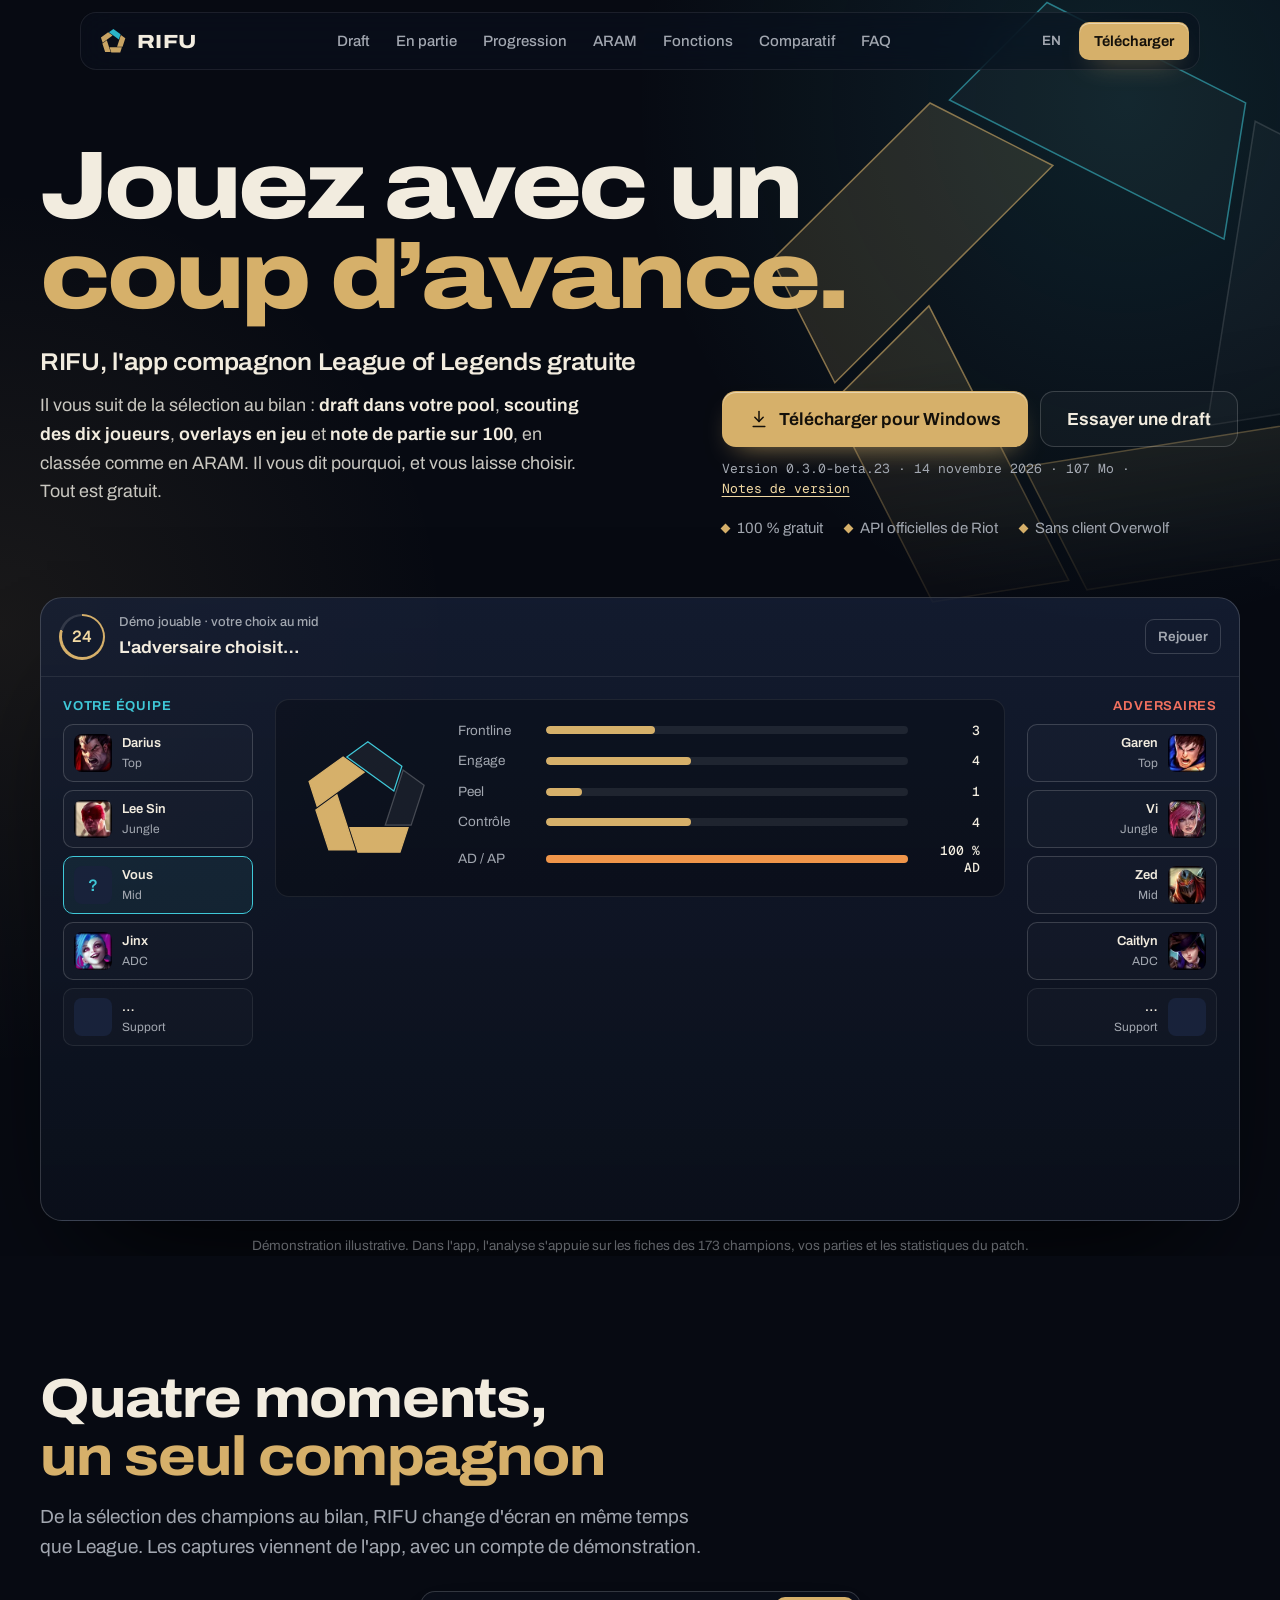
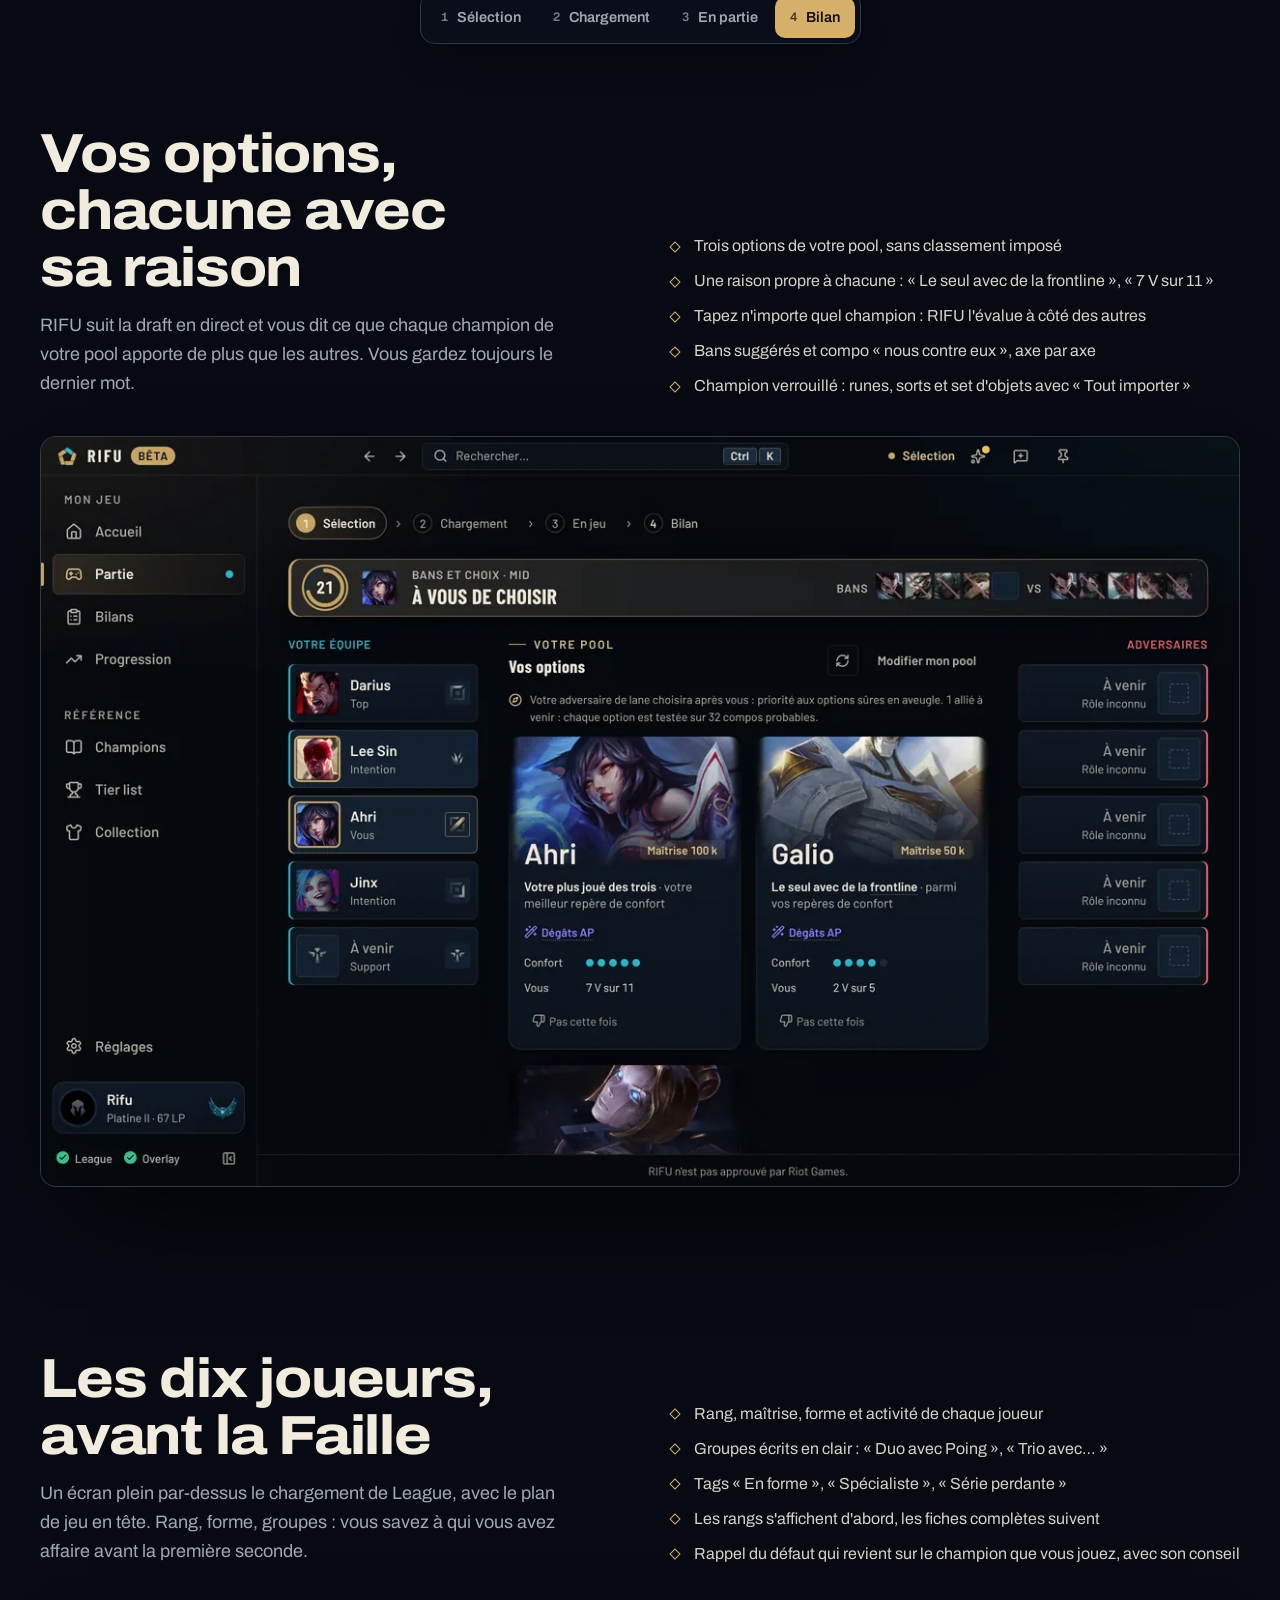
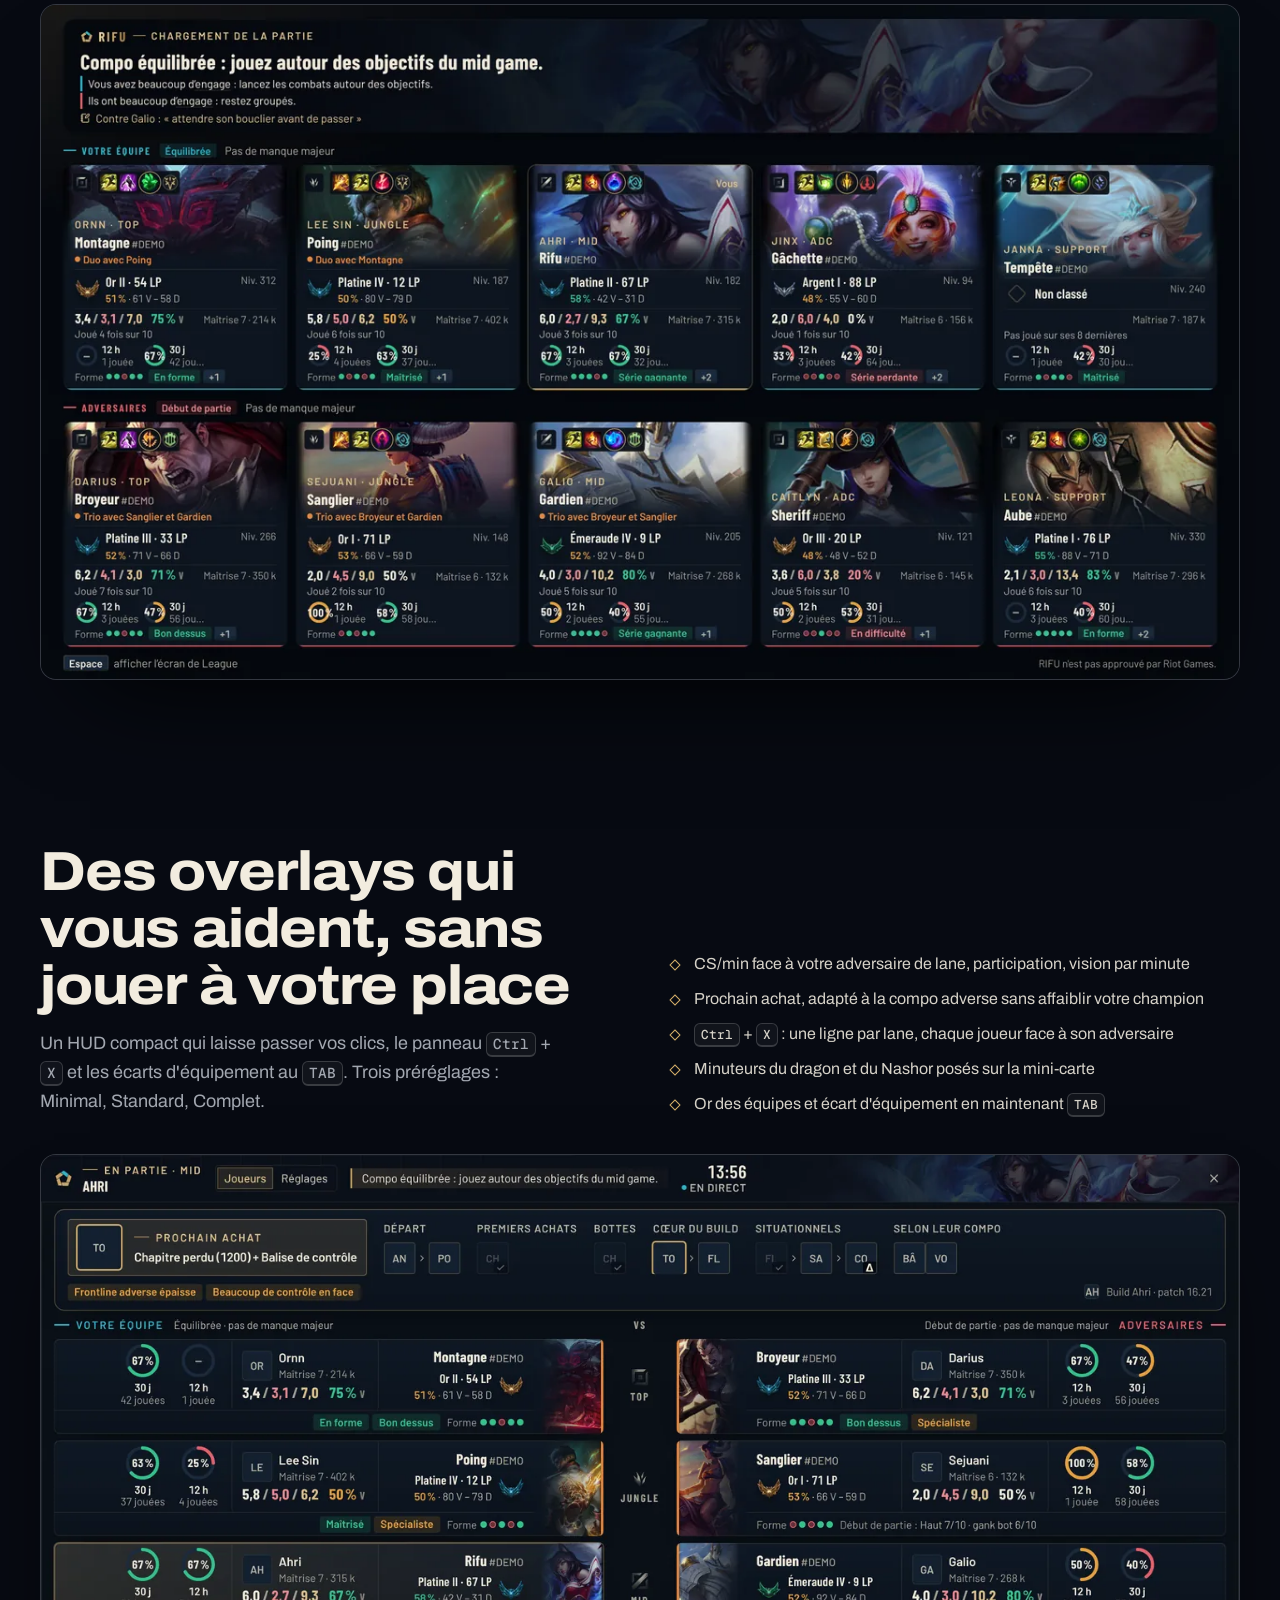
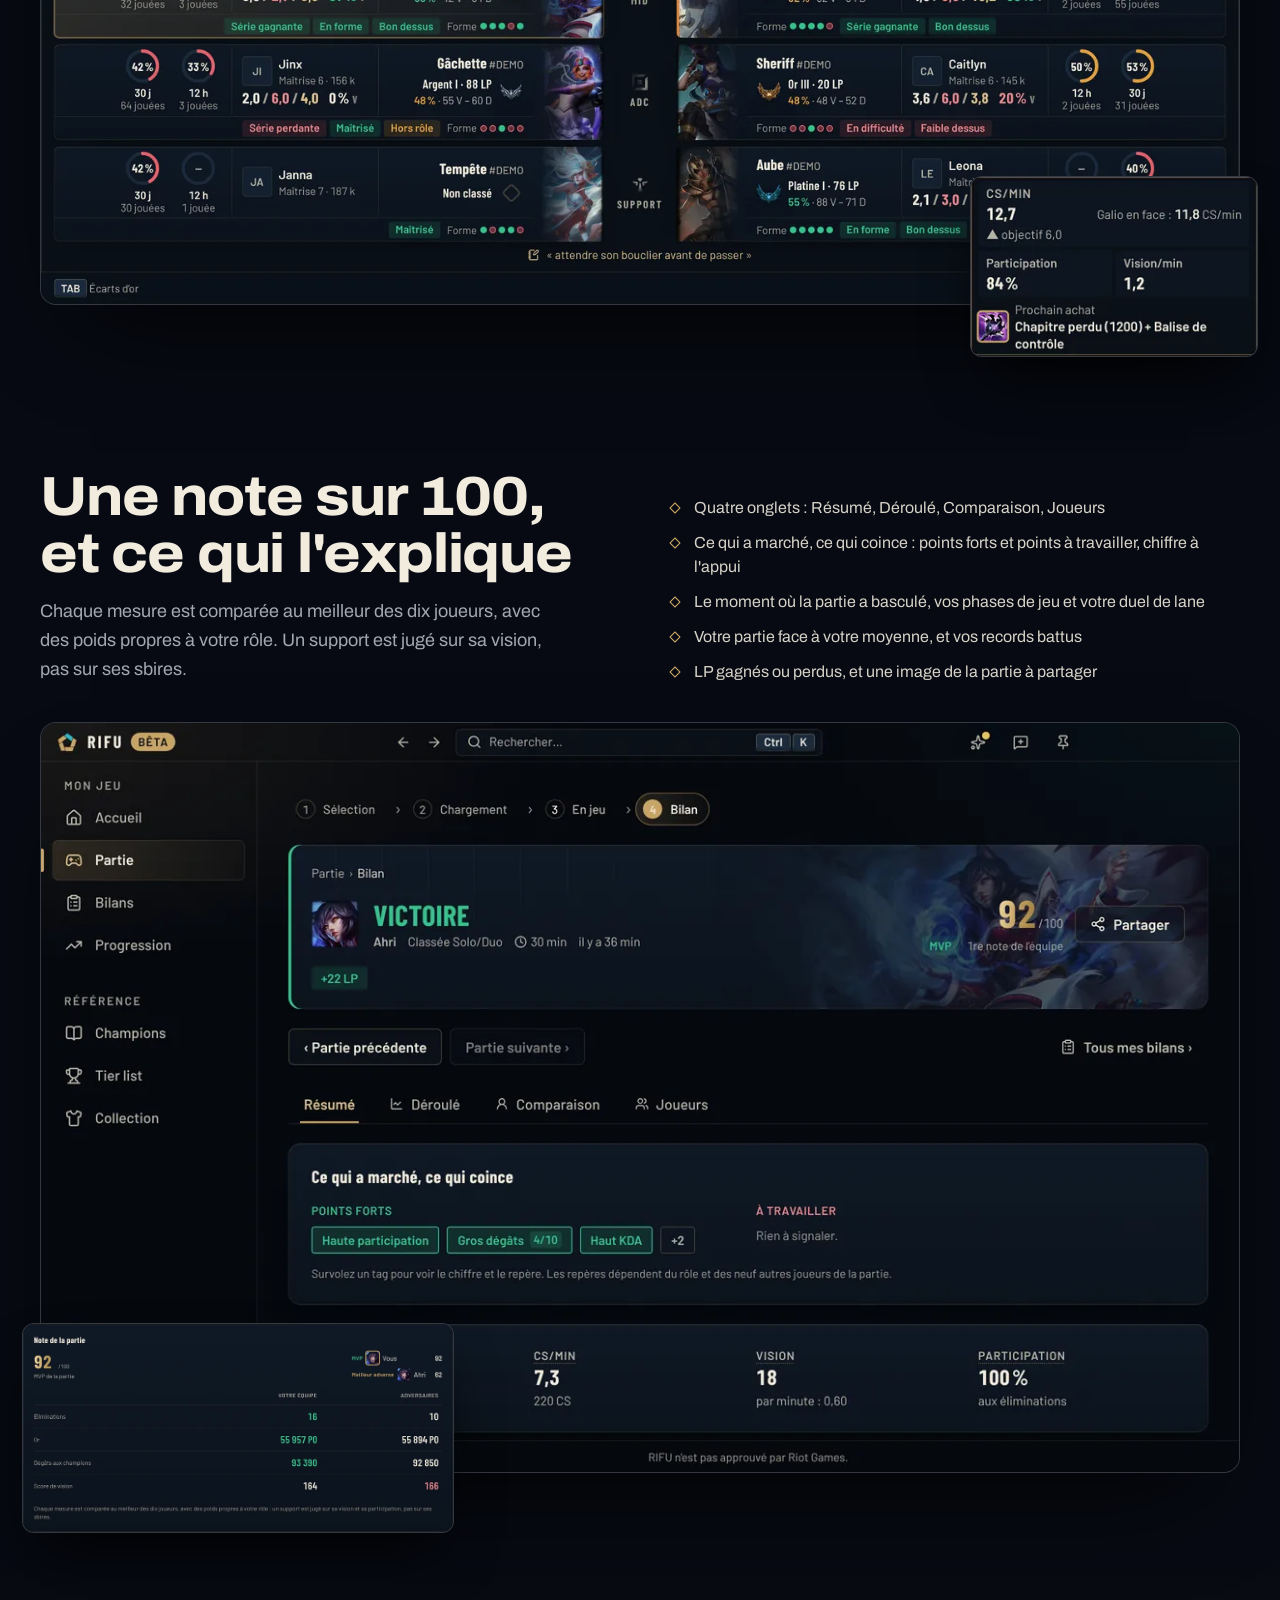
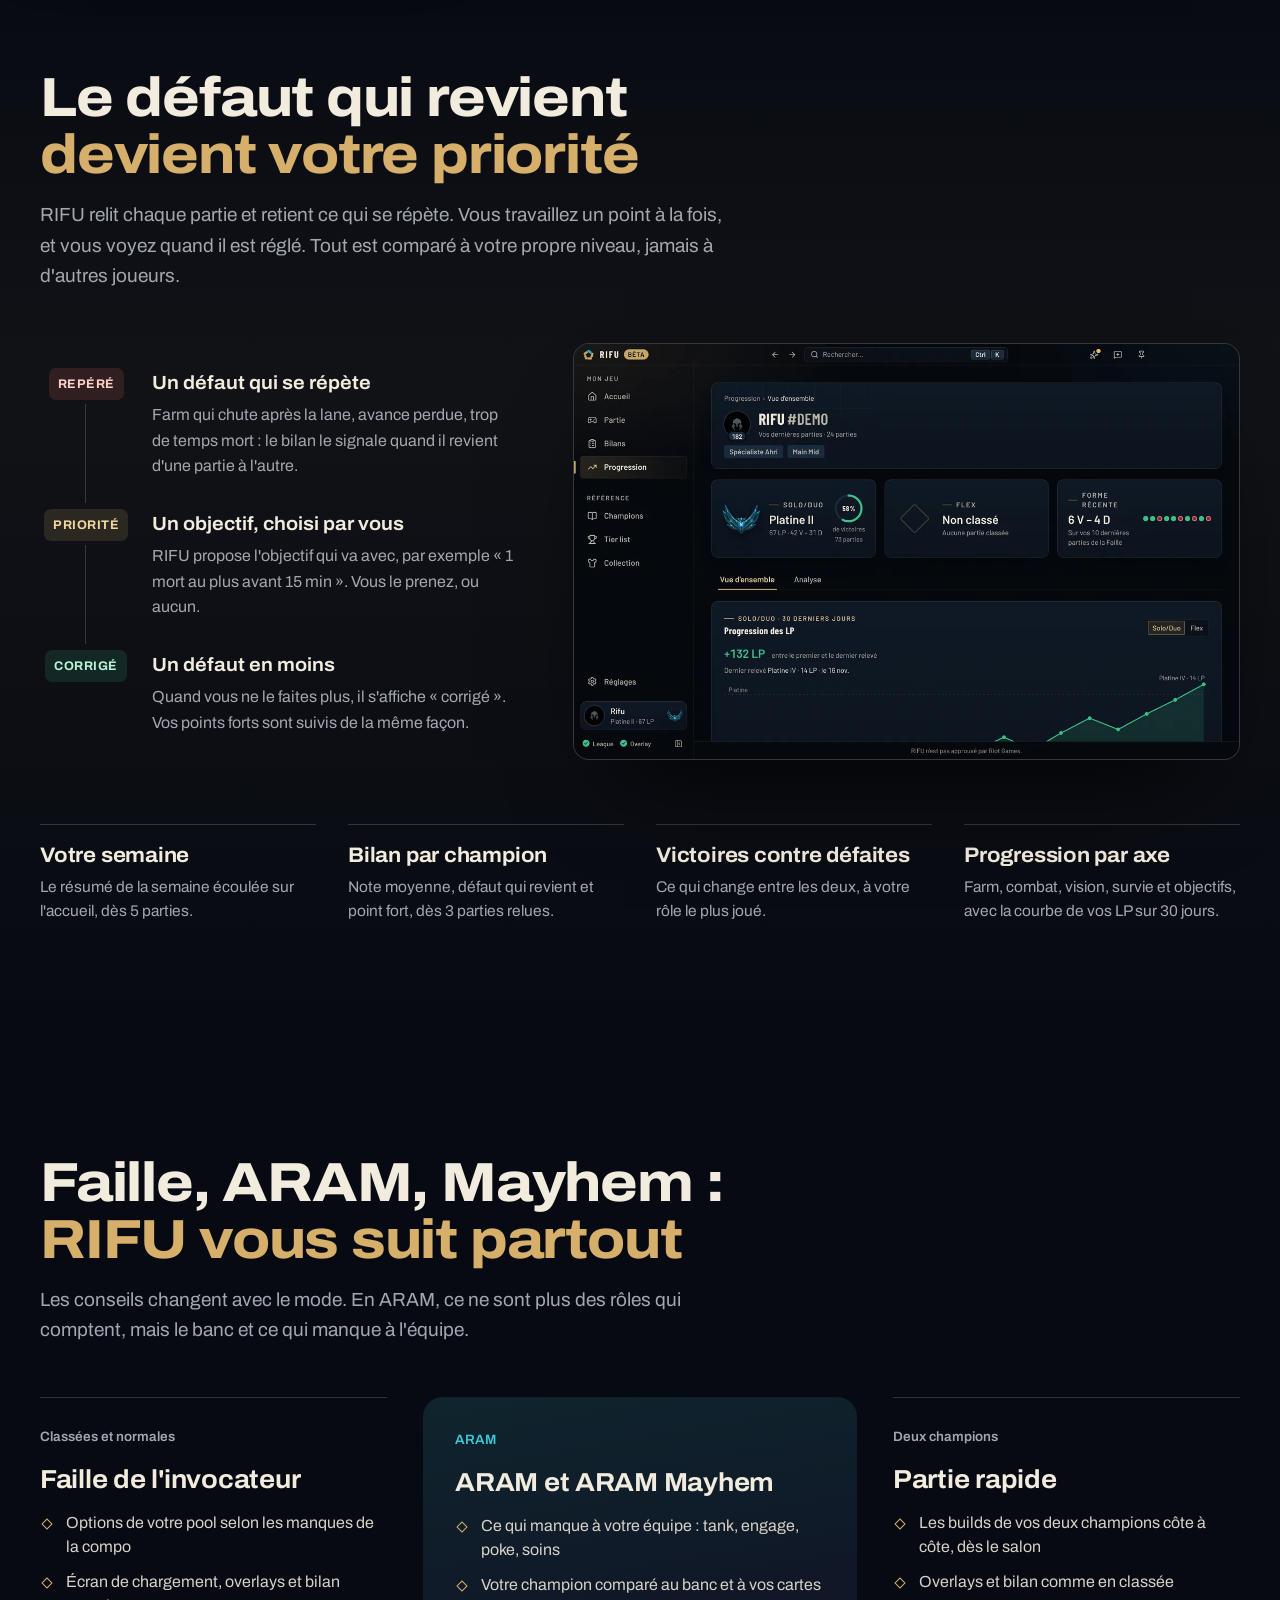
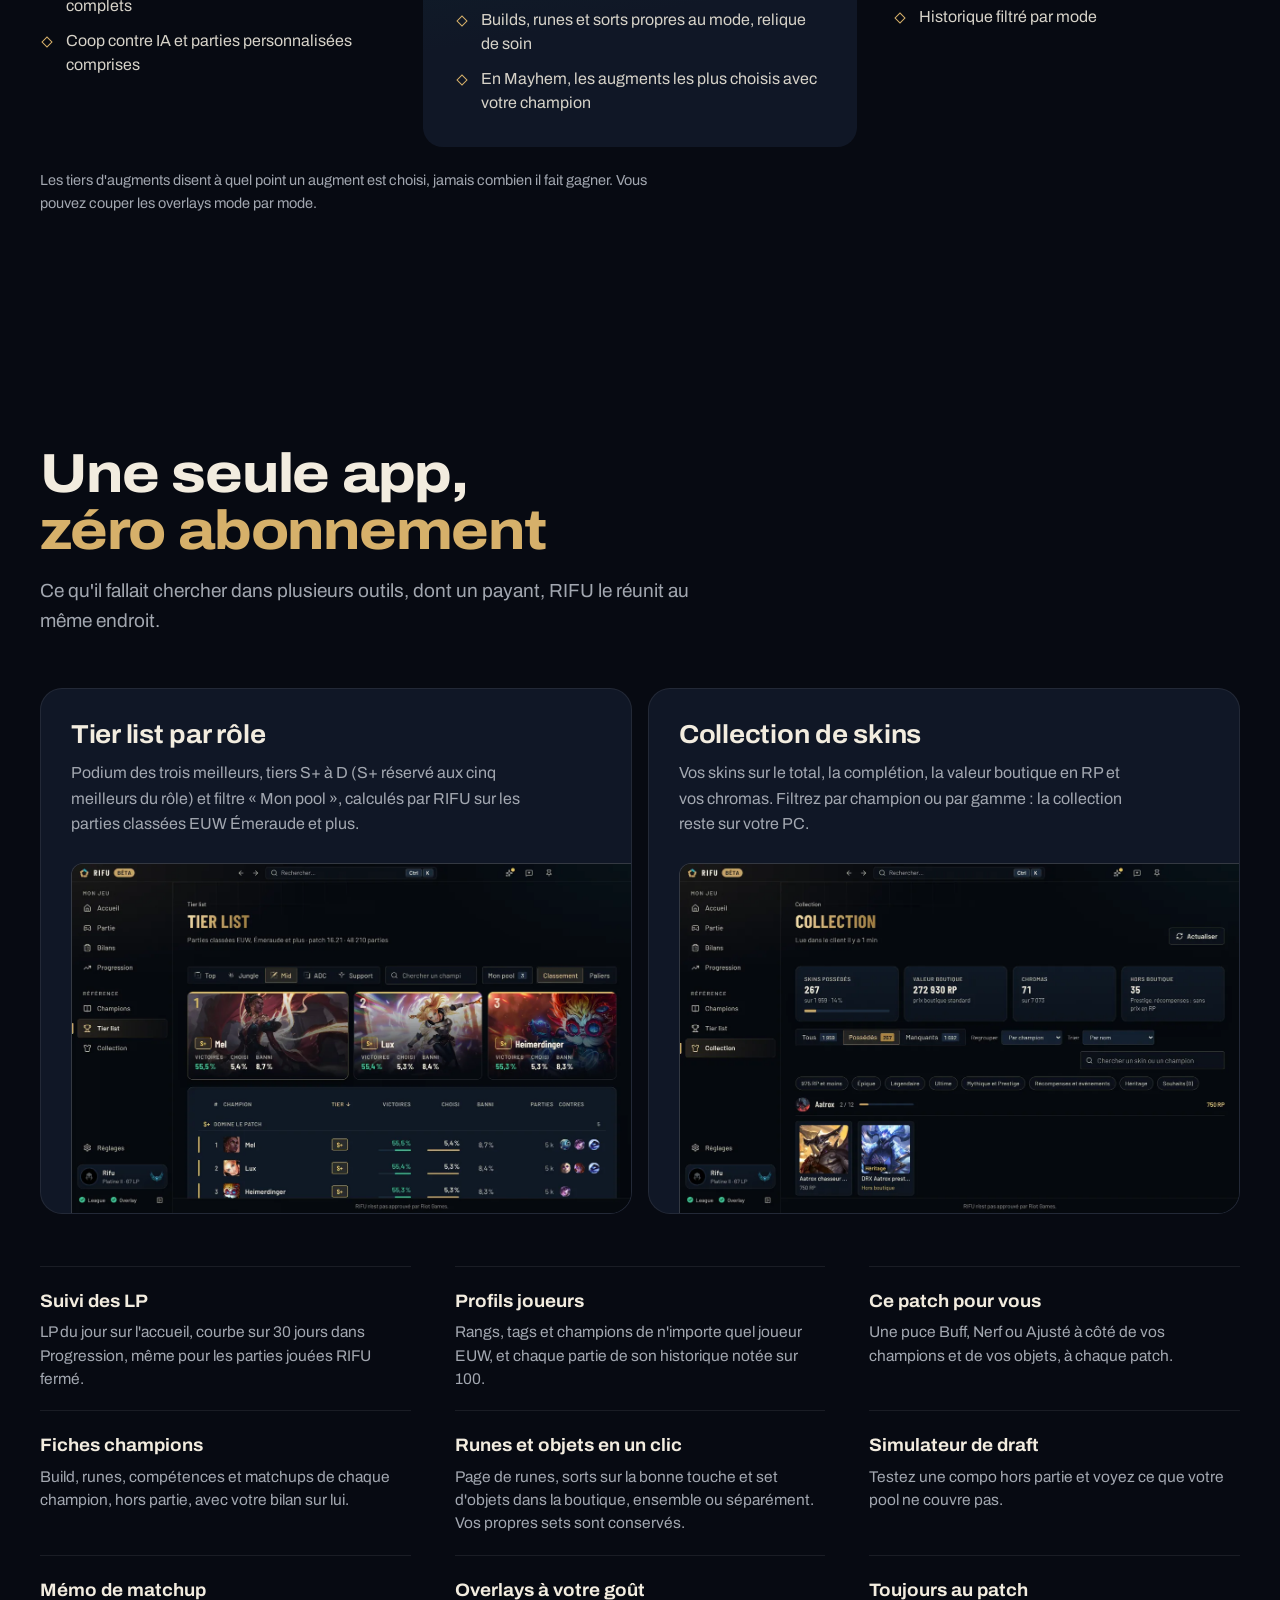
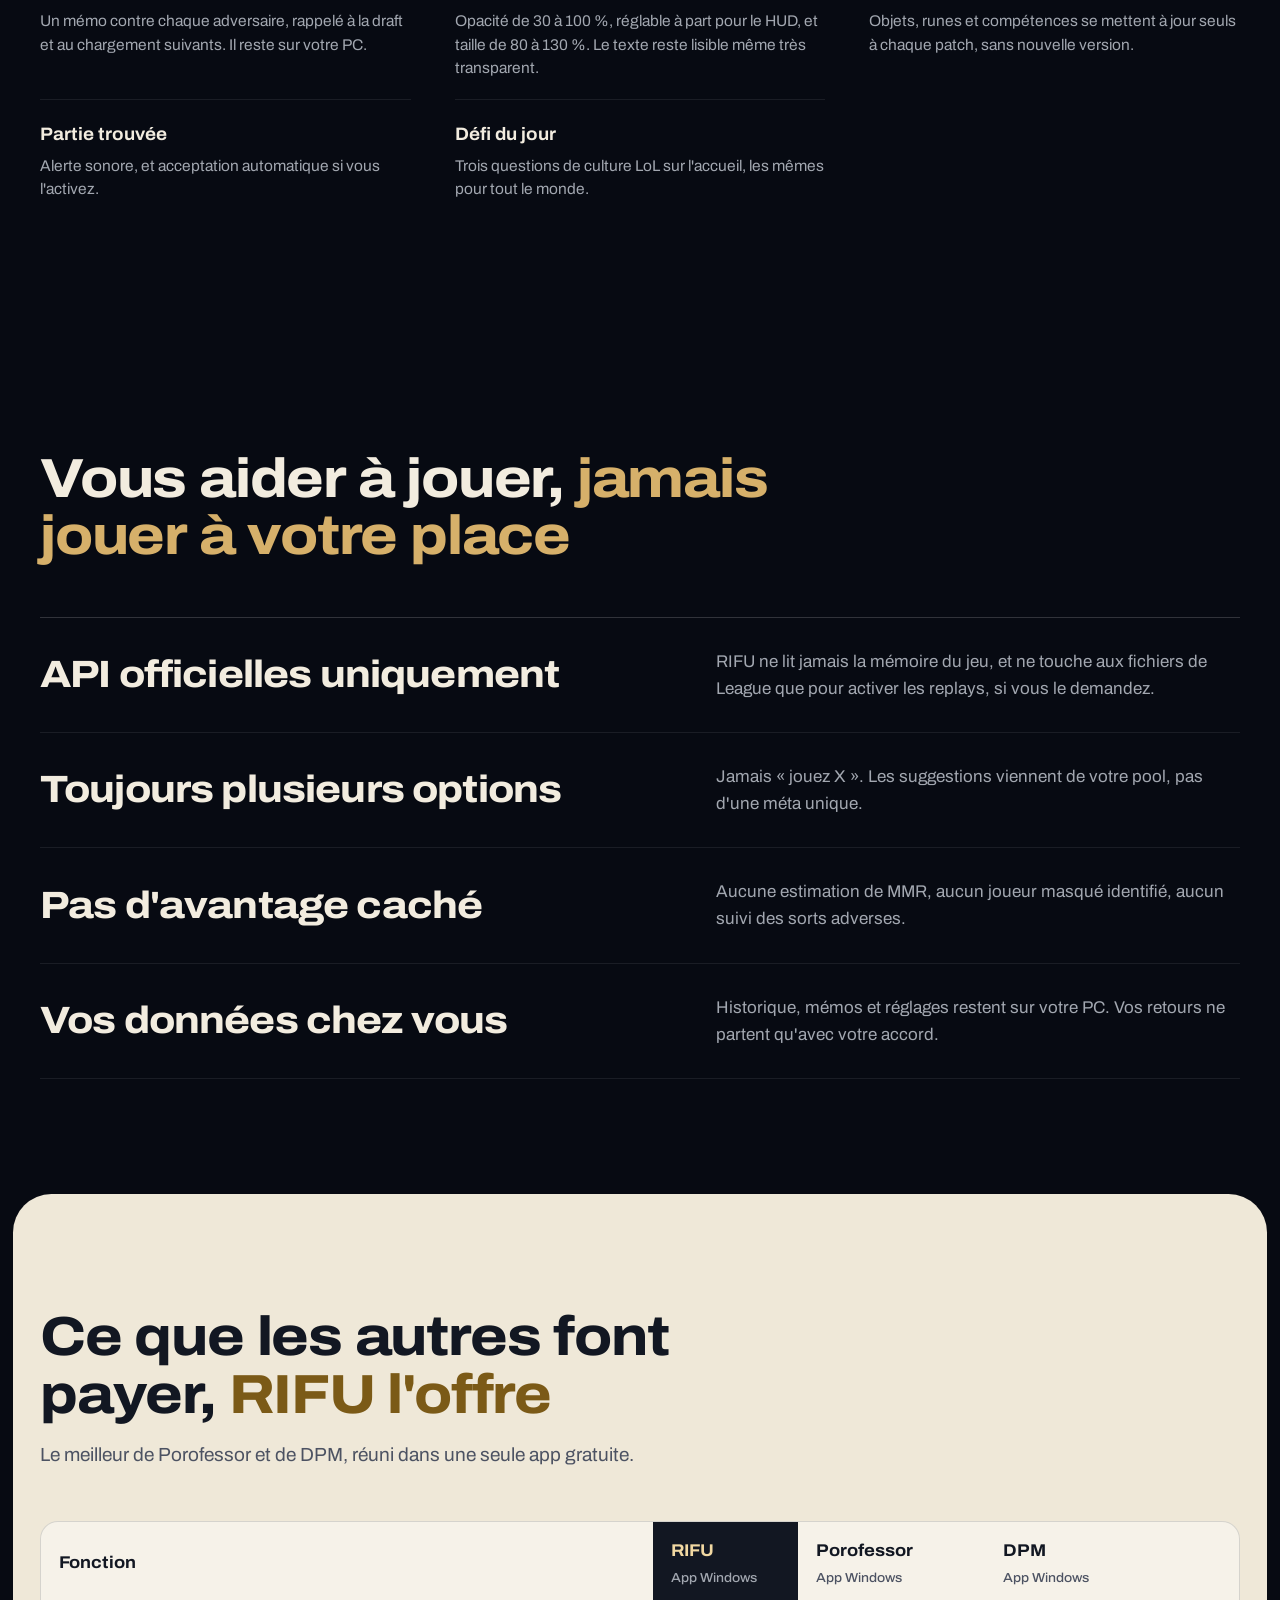
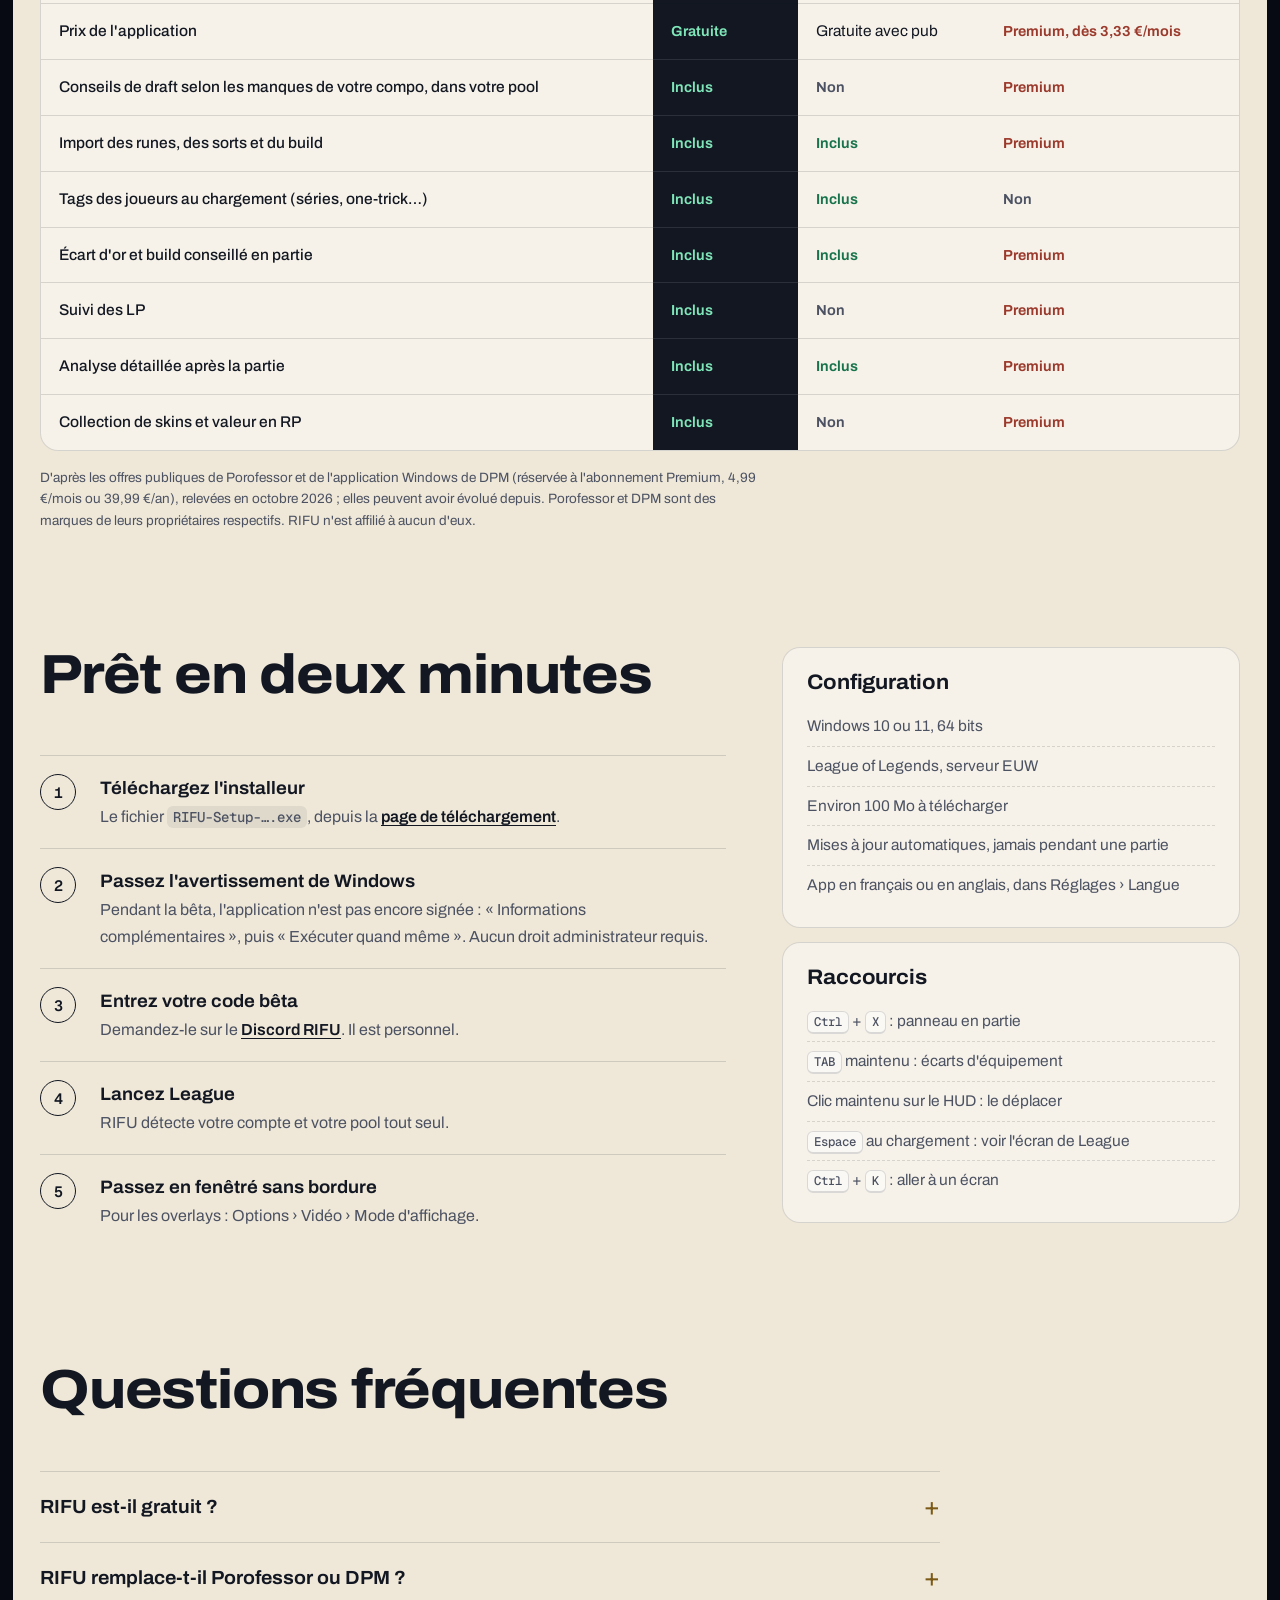
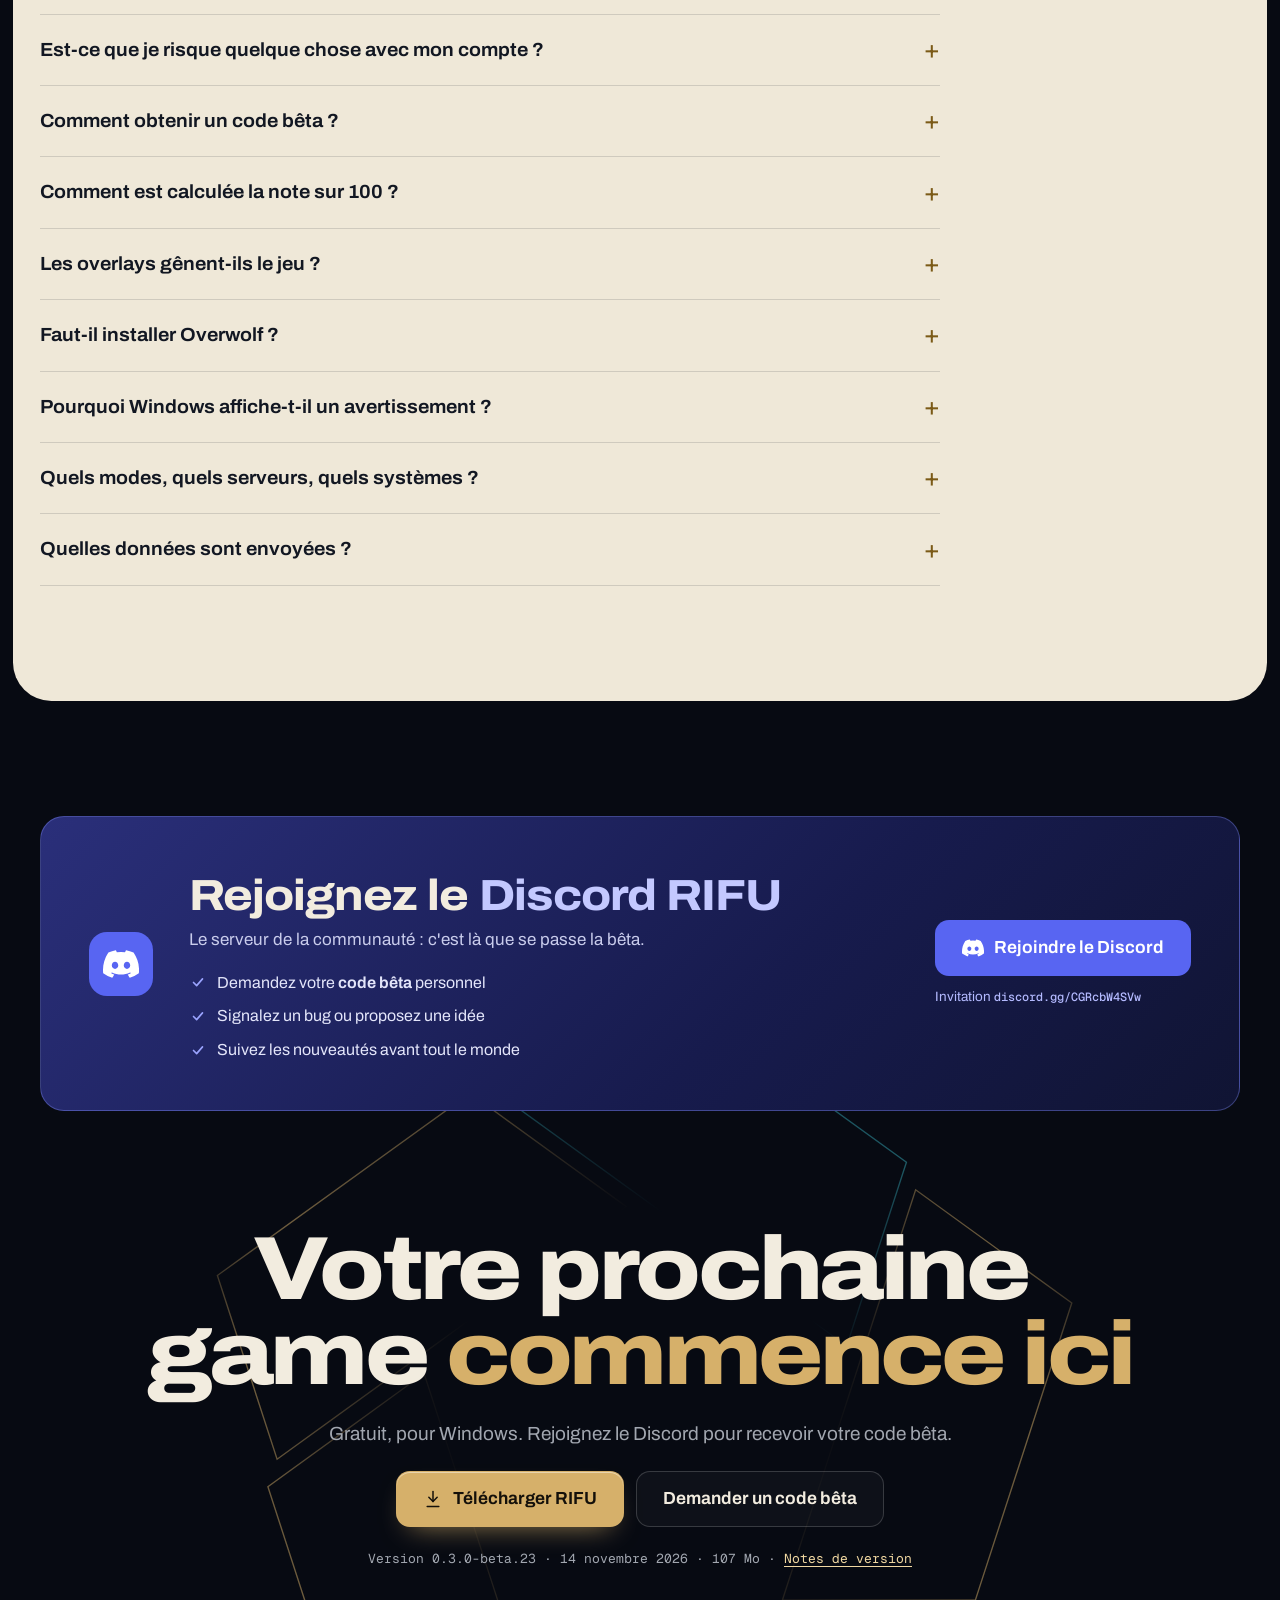
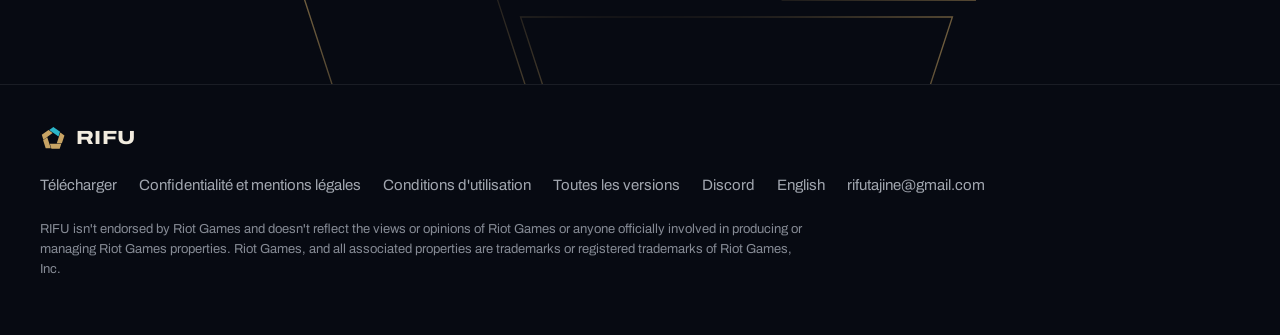
==== commit 72eb1946: "Site : glow up du design (héros, frise des quatre moments, index des fonctions, animations) - Héros " ====
--- a/docs/index.html
+++ b/docs/index.html
@@ -144,12 +144,19 @@
   <main id="contenu">
     <div class="hero" id="telecharger">
       <div class="wrap">
+        <svg class="hero-penta" viewBox="0 0 64 64" aria-hidden="true">
+          <path data-seg="0" d="M4.4 24 20.9 12.1 31.1 19.5 8.3 36Z"/>
+          <path data-seg="1" d="M14 57.2 7.7 37.8 17.9 30.4 26.6 57.2Z"/>
+          <path data-seg="you" class="you" d="M32.9 4.7 49.4 16.6 45.5 28.6 22.7 12.1Z"/>
+          <path data-seg="2" d="M48.5 58.3 28.1 58.3 24.2 46.3 52.4 46.3Z"/>
+          <path data-seg="3" d="M60.2 25.8 53.9 45.2 41.3 45.2 50 18.4Z"/>
+        </svg>
         <h1>
-          <span class="kicker">RIFU, l'app compagnon League of Legends gratuite</span>
           <span class="big"><span>Jouez avec un</span> <span class="accent">coup d’avance.</span></span>
+          <span class="sub">RIFU, l'app compagnon League of Legends gratuite</span>
         </h1>
         <div class="hero-row">
-          <p class="lead">RIFU vous suit de la sélection au bilan : <strong>draft dans votre pool</strong>, <strong>scouting des dix joueurs</strong>, <strong>overlays en jeu</strong> et <strong>note de partie sur 100</strong>, en classée comme en ARAM. Il vous dit pourquoi, et vous laisse choisir. Tout est gratuit.</p>
+          <p class="lead">Il vous suit de la sélection au bilan : <strong>draft dans votre pool</strong>, <strong>scouting des dix joueurs</strong>, <strong>overlays en jeu</strong> et <strong>note de partie sur 100</strong>, en classée comme en ARAM. Il vous dit pourquoi, et vous laisse choisir. Tout est gratuit.</p>
           <div class="hero-side">
             <div>
               <div class="cta">
@@ -168,7 +175,7 @@
 
         <div class="console" id="demo" data-demo>
           <div class="console-bar">
-            <span class="timer" data-timer>30</span>
+            <span class="timer" data-timer><span>30</span></span>
             <div class="console-phase"><small>Démo jouable · votre choix au mid</small><strong data-phase aria-live="polite">La draft commence…</strong></div>
             <button class="console-replay" type="button" data-replay>Rejouer</button>
           </div>
@@ -238,34 +245,27 @@
       </div>
     </div>
 
-    <div class="facts" role="region" aria-label="En bref">
-      <div class="wrap">
-        <ul>
-          <li><b>173</b>champions analysés</li>
-          <li><b>3</b>options, jamais une seule</li>
-          <li><b>10</b>joueurs au chargement</li>
-          <li><b>/100</b>la note de chaque partie</li>
-          <li><b>0 €</b>d'abonnement</li>
-        </ul>
-      </div>
-    </div>
-
     <div id="parcours">
       <section class="journey-intro">
         <div class="wrap">
-          <div class="section-head reveal">
-            <p class="eyebrow">Une partie avec RIFU</p>
+          <div class="section-head">
             <h2>Quatre moments, <span class="accent">un seul compagnon</span></h2>
             <p>De la sélection des champions au bilan, RIFU change d'écran en même temps que League. Les captures viennent de l'app, avec un compte de démonstration.</p>
           </div>
         </div>
       </section>
 
+      <nav class="rail" aria-label="Les quatre moments d'une partie" data-rail>
+        <a href="#selection"><i>1</i>Sélection</a>
+        <a href="#chargement"><i>2</i>Chargement</a>
+        <a href="#en-partie"><i>3</i>En partie</a>
+        <a href="#bilan"><i>4</i>Bilan</a>
+      </nav>
+
       <section class="chapter" id="selection">
         <div class="wrap">
-          <div class="chapter-head reveal">
+          <div class="chapter-head">
             <div class="chapter-intro">
-              <p class="phase"><i>1/4</i> Sélection des champions</p>
               <h2>Vos options, chacune avec sa raison</h2>
               <p>RIFU suit la draft en direct et vous dit ce que chaque champion de votre pool apporte de plus que les autres. Vous gardez toujours le dernier mot.</p>
             </div>
@@ -277,15 +277,14 @@
               <li>Champion verrouillé : runes, sorts et set d'objets avec «&nbsp;Tout importer&nbsp;»</li>
             </ul>
           </div>
-          <figure class="shot reveal"><a class="zoom" href="assets/captures/selection.webp"><img src="assets/captures/selection-1x.webp" srcset="assets/captures/selection-1x.webp 1240w, assets/captures/selection.webp 2480w" sizes="(max-width: 1240px) 100vw, 1200px" width="2480" height="1550" loading="lazy" alt="Sélection des champions dans RIFU : votre équipe, les adversaires et les options de votre pool, Ahri et Galio, chacune avec ce qu'elle apporte de plus."></a></figure>
+          <figure class="shot"><a class="zoom" href="assets/captures/selection.webp"><img src="assets/captures/selection-1x.webp" srcset="assets/captures/selection-1x.webp 1240w, assets/captures/selection.webp 2480w" sizes="(max-width: 1240px) 100vw, 1200px" width="2480" height="1550" loading="lazy" alt="Sélection des champions dans RIFU : votre équipe, les adversaires et les options de votre pool, Ahri et Galio, chacune avec ce qu'elle apporte de plus."></a></figure>
         </div>
       </section>
 
       <section class="chapter" id="chargement">
         <div class="wrap">
-          <div class="chapter-head reveal">
+          <div class="chapter-head">
             <div class="chapter-intro">
-              <p class="phase"><i>2/4</i> Écran de chargement</p>
               <h2>Les dix joueurs, avant la Faille</h2>
               <p>Un écran plein par-dessus le chargement de League, avec le plan de jeu en tête. Rang, forme, groupes : vous savez à qui vous avez affaire avant la première seconde.</p>
             </div>
@@ -297,15 +296,14 @@
               <li>Rappel du défaut qui revient sur le champion que vous jouez, avec son conseil</li>
             </ul>
           </div>
-          <figure class="shot reveal"><a class="zoom" href="assets/captures/chargement.webp"><img src="assets/captures/chargement-1x.webp" srcset="assets/captures/chargement-1x.webp 1280w, assets/captures/chargement.webp 2560w" sizes="(max-width: 1240px) 100vw, 1200px" width="2560" height="1440" loading="lazy" alt="Écran de chargement plein écran de RIFU : le plan de jeu en tête, puis les dix joueurs avec l'illustration de leur skin, leur rang, leurs tags, leur forme et leur groupe."></a></figure>
+          <figure class="shot"><a class="zoom" href="assets/captures/chargement.webp"><img src="assets/captures/chargement-1x.webp" srcset="assets/captures/chargement-1x.webp 1280w, assets/captures/chargement.webp 2560w" sizes="(max-width: 1240px) 100vw, 1200px" width="2560" height="1440" loading="lazy" alt="Écran de chargement plein écran de RIFU : le plan de jeu en tête, puis les dix joueurs avec l'illustration de leur skin, leur rang, leurs tags, leur forme et leur groupe."></a></figure>
         </div>
       </section>
 
       <section class="chapter" id="en-partie">
         <div class="wrap">
-          <div class="chapter-head reveal">
+          <div class="chapter-head">
             <div class="chapter-intro">
-              <p class="phase"><i>3/4</i> En partie</p>
               <h2>Des overlays qui vous aident, sans jouer à votre place</h2>
               <p>Un HUD compact qui laisse passer vos clics, le panneau <kbd>Ctrl</kbd> + <kbd>X</kbd> et les écarts d'équipement au <kbd>TAB</kbd>. Trois préréglages : Minimal, Standard, Complet.</p>
             </div>
@@ -317,7 +315,7 @@
               <li>Or des équipes et écart d'équipement en maintenant <kbd>TAB</kbd></li>
             </ul>
           </div>
-          <figure class="shot reveal">
+          <figure class="shot">
             <a class="zoom" href="assets/captures/panneau.webp"><img src="assets/captures/panneau-1x.webp" srcset="assets/captures/panneau-1x.webp 1440w, assets/captures/panneau.webp 2880w" sizes="(max-width: 1240px) 100vw, 1200px" width="2880" height="1800" loading="lazy" alt="Panneau Ctrl + X en partie : le prochain achat et les étapes du build en haut, puis une ligne par lane avec chaque joueur face à son adversaire, son rang, sa forme et ses tags."></a>
             <img src="assets/captures/hud-1x.webp" srcset="assets/captures/hud-1x.webp 300w, assets/captures/hud.webp 600w" sizes="(max-width: 960px) 40vw, 300px" width="600" height="376" class="float float-hud" loading="lazy" alt="HUD de RIFU en partie : CS par minute face à l'adversaire, participation, vision et prochain achat.">
           </figure>
@@ -326,9 +324,8 @@
 
       <section class="chapter" id="bilan">
         <div class="wrap">
-          <div class="chapter-head reveal">
+          <div class="chapter-head">
             <div class="chapter-intro">
-              <p class="phase"><i>4/4</i> Après la partie</p>
               <h2>Une note sur 100, et ce qui l'explique</h2>
               <p>Chaque mesure est comparée au meilleur des dix joueurs, avec des poids propres à votre rôle. Un support est jugé sur sa vision, pas sur ses sbires.</p>
             </div>
@@ -340,7 +337,7 @@
               <li>LP gagnés ou perdus, et une image de la partie à partager</li>
             </ul>
           </div>
-          <figure class="shot reveal">
+          <figure class="shot">
             <a class="zoom" href="assets/captures/bilan.webp"><img src="assets/captures/bilan-1x.webp" srcset="assets/captures/bilan-1x.webp 1240w, assets/captures/bilan.webp 2480w" sizes="(max-width: 1240px) 100vw, 1200px" width="2480" height="1550" loading="lazy" alt="Bilan de fin de partie, onglet Résumé : victoire, note de 92 sur 100, LP gagnés, points forts et chiffres clés."></a>
             <img src="assets/captures/note-1x.webp" srcset="assets/captures/note-1x.webp 952w, assets/captures/note.webp 1904w" sizes="(max-width: 960px) 56vw, 440px" width="1904" height="918" class="float float-note" loading="lazy" alt="Note de la partie : 92 sur 100, MVP, le meilleur adverse et la comparaison des deux équipes.">
           </figure>
@@ -350,20 +347,19 @@
 
     <section class="grow" id="progression">
       <div class="wrap">
-        <div class="section-head reveal">
-          <p class="eyebrow">Progression</p>
+        <div class="section-head">
           <h2>Le défaut qui revient <span class="accent">devient votre priorité</span></h2>
           <p>RIFU relit chaque partie et retient ce qui se répète. Vous travaillez un point à la fois, et vous voyez quand il est réglé. Tout est comparé à votre propre niveau, jamais à d'autres joueurs.</p>
         </div>
         <div class="grow-grid">
-          <ol class="loop reveal">
+          <ol class="loop">
             <li><span class="state">Repéré</span><b>Un défaut qui se répète</b><p>Farm qui chute après la lane, avance perdue, trop de temps mort : le bilan le signale quand il revient d'une partie à l'autre.</p></li>
             <li><span class="state">Priorité</span><b>Un objectif, choisi par vous</b><p>RIFU propose l'objectif qui va avec, par exemple «&nbsp;1 mort au plus avant 15 min&nbsp;». Vous le prenez, ou aucun.</p></li>
             <li><span class="state">Corrigé</span><b>Un défaut en moins</b><p>Quand vous ne le faites plus, il s'affiche «&nbsp;corrigé&nbsp;». Vos points forts sont suivis de la même façon.</p></li>
           </ol>
-          <figure class="shot reveal"><a class="zoom" href="assets/captures/progression.webp"><img src="assets/captures/progression-1x.webp" srcset="assets/captures/progression-1x.webp 1240w, assets/captures/progression.webp 2480w" sizes="(max-width: 1000px) 100vw, 700px" width="2480" height="1550" loading="lazy" alt="Page Progression de RIFU : rang, forme récente et courbe des LP sur 30 jours, +132 LP."></a></figure>
-        </div>
-        <ul class="grow-list reveal">
+          <figure class="shot"><a class="zoom" href="assets/captures/progression.webp"><img src="assets/captures/progression-1x.webp" srcset="assets/captures/progression-1x.webp 1240w, assets/captures/progression.webp 2480w" sizes="(max-width: 1000px) 100vw, 700px" width="2480" height="1550" loading="lazy" alt="Page Progression de RIFU : rang, forme récente et courbe des LP sur 30 jours, +132 LP."></a></figure>
+        </div>
+        <ul class="grow-list">
           <li><h3>Votre semaine</h3><p>Le résumé de la semaine écoulée sur l'accueil, dès 5 parties.</p></li>
           <li><h3>Bilan par champion</h3><p>Note moyenne, défaut qui revient et point fort, dès 3 parties relues.</p></li>
           <li><h3>Victoires contre défaites</h3><p>Ce qui change entre les deux, à votre rôle le plus joué.</p></li>
@@ -374,13 +370,12 @@
 
     <section id="modes">
       <div class="wrap">
-        <div class="section-head reveal">
-          <p class="eyebrow">Tous vos modes</p>
+        <div class="section-head">
           <h2>Faille, ARAM, Mayhem&nbsp;: <span class="accent">RIFU vous suit partout</span></h2>
           <p>Les conseils changent avec le mode. En ARAM, ce ne sont plus des rôles qui comptent, mais le banc et ce qui manque à l'équipe.</p>
         </div>
         <div class="modes">
-          <article class="mode reveal">
+          <article class="mode">
             <span class="mode-tag">Classées et normales</span>
             <h3>Faille de l'invocateur</h3>
             <ul class="checks">
@@ -389,7 +384,7 @@
               <li>Coop contre IA et parties personnalisées comprises</li>
             </ul>
           </article>
-          <article class="mode mode-featured reveal">
+          <article class="mode mode-featured">
             <span class="mode-tag">ARAM</span>
             <h3>ARAM et ARAM Mayhem</h3>
             <ul class="checks">
@@ -399,7 +394,7 @@
               <li>En Mayhem, les augments les plus choisis avec votre champion</li>
             </ul>
           </article>
-          <article class="mode reveal">
+          <article class="mode">
             <span class="mode-tag">Deux champions</span>
             <h3>Partie rapide</h3>
             <ul class="checks">
@@ -415,123 +410,58 @@
 
     <section id="fonctions">
       <div class="wrap">
-        <div class="section-head reveal">
-          <p class="eyebrow">Tout le reste</p>
+        <div class="section-head">
           <h2>Une seule app, <span class="accent">zéro abonnement</span></h2>
           <p>Ce qu'il fallait chercher dans plusieurs outils, dont un payant, RIFU le réunit au même endroit.</p>
         </div>
-        <div class="bento">
-          <article class="tile big reveal">
-            <svg class="ico"><use href="#i-chart"/></svg>
-            <h3>Tier list par rôle</h3>
-            <p>Podium des trois meilleurs, tiers S+ à D (S+ réservé aux cinq meilleurs du rôle) et filtre «&nbsp;Mon pool&nbsp;», calculés par RIFU sur les parties classées EUW Émeraude et plus.</p>
-            <div class="tile-img"><a class="zoom" href="assets/captures/tier-list.webp"><img src="assets/captures/tier-list-1x.webp" srcset="assets/captures/tier-list-1x.webp 1240w, assets/captures/tier-list.webp 2480w" sizes="(max-width: 1040px) 100vw, 780px" width="2480" height="1550" loading="lazy" alt="Tier list RIFU du mid : podium des trois meilleurs, puis le classement par palier avec victoires, choix et bannissements."></a></div>
-          </article>
-          <article class="tile reveal">
-            <div class="stat">+132&nbsp;LP</div>
-            <h3>Suivi des LP</h3>
-            <p>LP du jour sur l'accueil, courbe sur 30 jours dans Progression, même pour les parties jouées RIFU fermé.</p>
-          </article>
-          <article class="tile reveal">
-            <svg class="ico"><use href="#i-eye"/></svg>
-            <h3>Profils joueurs</h3>
-            <p>Rangs, tags et champions de n'importe quel joueur EUW, et chaque partie de son historique notée sur 100.</p>
-          </article>
-          <article class="tile reveal">
-            <svg class="ico"><use href="#i-spark"/></svg>
-            <h3>Ce patch pour vous</h3>
-            <p>Une puce Buff, Nerf ou Ajusté à côté de vos champions et de vos objets, à chaque patch.</p>
-          </article>
-          <article class="tile big reveal">
-            <svg class="ico"><use href="#i-skin"/></svg>
-            <h3>Collection de skins</h3>
-            <p>Vos skins sur le total, la complétion, la valeur boutique en RP et vos chromas. Filtrez par champion ou par gamme : la collection reste sur votre PC.</p>
-            <div class="tile-img"><a class="zoom" href="assets/captures/collection.webp"><img src="assets/captures/collection-1x.webp" srcset="assets/captures/collection-1x.webp 1240w, assets/captures/collection.webp 2480w" sizes="(max-width: 1040px) 100vw, 780px" width="2480" height="1550" loading="lazy" alt="Page Collection de RIFU : skins possédés sur le total, valeur boutique en RP, chromas, filtres et skins par champion."></a></div>
-          </article>
-          <article class="tile reveal">
-            <svg class="ico"><use href="#i-book"/></svg>
-            <h3>Fiches champions</h3>
-            <p>Build, runes, compétences et matchups de chaque champion, hors partie, avec votre bilan sur lui.</p>
-          </article>
-          <article class="tile wide reveal">
-            <svg class="ico"><use href="#i-runes"/></svg>
-            <h3>Runes et objets en un clic</h3>
-            <p>Page de runes, sorts sur la bonne touche et set d'objets dans la boutique, ensemble ou séparément. Vos propres sets sont conservés.</p>
-          </article>
-          <article class="tile wide reveal">
-            <svg class="ico"><use href="#i-grid"/></svg>
-            <h3>Simulateur de draft</h3>
-            <p>Testez une compo hors partie et voyez ce que votre pool ne couvre pas.</p>
-          </article>
-          <article class="tile wide reveal">
-            <svg class="ico"><use href="#i-pen"/></svg>
-            <h3>Mémo de matchup</h3>
-            <p>Un mémo contre chaque adversaire, rappelé à la draft et au chargement suivants. Il reste sur votre PC.</p>
-          </article>
-          <article class="tile wide reveal">
-            <svg class="ico"><use href="#i-sliders"/></svg>
-            <h3>Overlays à votre goût</h3>
-            <p>Opacité de 30 à 100 %, réglable à part pour le HUD, et taille de 80 à 130 %. Le texte reste lisible même très transparent.</p>
-          </article>
-          <article class="tile reveal">
-            <svg class="ico"><use href="#i-refresh"/></svg>
-            <h3>Toujours au patch</h3>
-            <p>Objets, runes et compétences se mettent à jour seuls à chaque patch, sans nouvelle version.</p>
-          </article>
-          <article class="tile reveal">
-            <svg class="ico"><use href="#i-bell"/></svg>
-            <h3>Partie trouvée</h3>
-            <p>Alerte sonore, et acceptation automatique si vous l'activez.</p>
-          </article>
-          <article class="tile reveal">
-            <svg class="ico"><use href="#i-quiz"/></svg>
-            <h3>Défi du jour</h3>
-            <p>Trois questions de culture LoL sur l'accueil, les mêmes pour tout le monde.</p>
-          </article>
-        </div>
+        <div class="features">
+          <figure class="feature">
+            <figcaption><h3>Tier list par rôle</h3><p>Podium des trois meilleurs, tiers S+ à D (S+ réservé aux cinq meilleurs du rôle) et filtre «&nbsp;Mon pool&nbsp;», calculés par RIFU sur les parties classées EUW Émeraude et plus.</p></figcaption>
+            <a class="zoom" href="assets/captures/tier-list.webp"><img src="assets/captures/tier-list-1x.webp" srcset="assets/captures/tier-list-1x.webp 1240w, assets/captures/tier-list.webp 2480w" sizes="(max-width: 1040px) 100vw, 780px" width="2480" height="1550" loading="lazy" alt="Tier list RIFU du mid : podium des trois meilleurs, puis le classement par palier avec victoires, choix et bannissements."></a>
+          </figure>
+          <figure class="feature">
+            <figcaption><h3>Collection de skins</h3><p>Vos skins sur le total, la complétion, la valeur boutique en RP et vos chromas. Filtrez par champion ou par gamme : la collection reste sur votre PC.</p></figcaption>
+            <a class="zoom" href="assets/captures/collection.webp"><img src="assets/captures/collection-1x.webp" srcset="assets/captures/collection-1x.webp 1240w, assets/captures/collection.webp 2480w" sizes="(max-width: 1040px) 100vw, 780px" width="2480" height="1550" loading="lazy" alt="Page Collection de RIFU : skins possédés sur le total, valeur boutique en RP, chromas, filtres et skins par champion."></a>
+          </figure>
+        </div>
+        <dl class="index">
+          <div><dt>Suivi des LP</dt><dd>LP du jour sur l'accueil, courbe sur 30 jours dans Progression, même pour les parties jouées RIFU fermé.</dd></div>
+          <div><dt>Profils joueurs</dt><dd>Rangs, tags et champions de n'importe quel joueur EUW, et chaque partie de son historique notée sur 100.</dd></div>
+          <div><dt>Ce patch pour vous</dt><dd>Une puce Buff, Nerf ou Ajusté à côté de vos champions et de vos objets, à chaque patch.</dd></div>
+          <div><dt>Fiches champions</dt><dd>Build, runes, compétences et matchups de chaque champion, hors partie, avec votre bilan sur lui.</dd></div>
+          <div><dt>Runes et objets en un clic</dt><dd>Page de runes, sorts sur la bonne touche et set d'objets dans la boutique, ensemble ou séparément. Vos propres sets sont conservés.</dd></div>
+          <div><dt>Simulateur de draft</dt><dd>Testez une compo hors partie et voyez ce que votre pool ne couvre pas.</dd></div>
+          <div><dt>Mémo de matchup</dt><dd>Un mémo contre chaque adversaire, rappelé à la draft et au chargement suivants. Il reste sur votre PC.</dd></div>
+          <div><dt>Overlays à votre goût</dt><dd>Opacité de 30 à 100 %, réglable à part pour le HUD, et taille de 80 à 130 %. Le texte reste lisible même très transparent.</dd></div>
+          <div><dt>Toujours au patch</dt><dd>Objets, runes et compétences se mettent à jour seuls à chaque patch, sans nouvelle version.</dd></div>
+          <div><dt>Partie trouvée</dt><dd>Alerte sonore, et acceptation automatique si vous l'activez.</dd></div>
+          <div><dt>Défi du jour</dt><dd>Trois questions de culture LoL sur l'accueil, les mêmes pour tout le monde.</dd></div>
+        </dl>
       </div>
     </section>
 
     <section id="principes">
       <div class="wrap">
-        <div class="section-head reveal">
-          <p class="eyebrow">Fair-play</p>
+        <div class="section-head">
           <h2>Vous aider à jouer, <span class="accent">jamais jouer à votre place</span></h2>
         </div>
-        <div class="rules reveal">
-          <div class="rule">
-            <svg class="ico"><use href="#i-shield"/></svg>
-            <h3>API officielles uniquement</h3>
-            <p>RIFU ne lit jamais la mémoire du jeu, et ne touche aux fichiers de League que pour activer les replays, si vous le demandez.</p>
-          </div>
-          <div class="rule">
-            <svg class="ico"><use href="#i-list"/></svg>
-            <h3>Toujours plusieurs options</h3>
-            <p>Jamais «&nbsp;jouez X&nbsp;». Les suggestions viennent de votre pool, pas d'une méta unique.</p>
-          </div>
-          <div class="rule">
-            <svg class="ico"><use href="#i-ban"/></svg>
-            <h3>Pas d'avantage caché</h3>
-            <p>Aucune estimation de MMR, aucun joueur masqué identifié, aucun suivi des sorts adverses.</p>
-          </div>
-          <div class="rule">
-            <svg class="ico"><use href="#i-lock"/></svg>
-            <h3>Vos données chez vous</h3>
-            <p>Historique, mémos et réglages restent sur votre PC. Vos retours ne partent qu'avec votre accord.</p>
-          </div>
-        </div>
+        <ol class="manifest">
+          <li><h3>API officielles uniquement</h3><p>RIFU ne lit jamais la mémoire du jeu, et ne touche aux fichiers de League que pour activer les replays, si vous le demandez.</p></li>
+          <li><h3>Toujours plusieurs options</h3><p>Jamais «&nbsp;jouez X&nbsp;». Les suggestions viennent de votre pool, pas d'une méta unique.</p></li>
+          <li><h3>Pas d'avantage caché</h3><p>Aucune estimation de MMR, aucun joueur masqué identifié, aucun suivi des sorts adverses.</p></li>
+          <li><h3>Vos données chez vous</h3><p>Historique, mémos et réglages restent sur votre PC. Vos retours ne partent qu'avec votre accord.</p></li>
+        </ol>
       </div>
     </section>
 
     <div class="paper">
       <section id="comparatif">
         <div class="wrap">
-          <div class="section-head reveal">
-            <p class="eyebrow">Comparatif</p>
+          <div class="section-head">
             <h2>Ce que les autres font payer, <span class="accent">RIFU l'offre</span></h2>
             <p>Le meilleur de Porofessor et de DPM, réuni dans une seule app gratuite.</p>
           </div>
-          <div class="compare-wrap reveal">
+          <div class="compare-wrap">
             <table class="compare">
               <caption class="sr-only">Comparatif des applications Windows RIFU, Porofessor et DPM</caption>
               <thead>
@@ -561,11 +491,10 @@
       <section id="installer">
         <div class="wrap install">
           <div>
-            <div class="section-head reveal">
-              <p class="eyebrow">Installer</p>
+            <div class="section-head">
               <h2>Prêt en deux minutes</h2>
             </div>
-            <ol class="steps reveal">
+            <ol class="steps">
               <li><div><b>Téléchargez l'installeur</b><span>Le fichier <code>RIFU-Setup-….exe</code>, depuis la <a href="telecharger.html">page de téléchargement</a>.</span></div></li>
               <li><div><b>Passez l'avertissement de Windows</b><span>Pendant la bêta, l'application n'est pas encore signée : «&nbsp;Informations complémentaires&nbsp;», puis «&nbsp;Exécuter quand même&nbsp;». Aucun droit administrateur requis.</span></div></li>
               <li><div><b>Entrez votre code bêta</b><span>Demandez-le sur le <a data-discord href="#">Discord RIFU</a>. Il est personnel.</span></div></li>
@@ -573,7 +502,7 @@
               <li><div><b>Passez en fenêtré sans bordure</b><span>Pour les overlays : Options › Vidéo › Mode d'affichage.</span></div></li>
             </ol>
           </div>
-          <div class="cards reveal">
+          <div class="cards">
             <div class="card">
               <h3>Configuration</h3>
               <ul>
@@ -600,11 +529,10 @@
 
       <section id="faq">
         <div class="wrap">
-          <div class="section-head reveal">
-            <p class="eyebrow">Questions</p>
+          <div class="section-head">
             <h2>Questions fréquentes</h2>
           </div>
-          <div class="faq reveal">
+          <div class="faq">
           <details>
             <summary>RIFU est-il gratuit ?</summary>
             <p>Oui, entièrement. À terme, RIFU sera financé par une publicité discrète, uniquement dans la fenêtre RIFU et hors partie : jamais en sélection, au chargement, en jeu ni dans un overlay.</p>
@@ -652,10 +580,9 @@
 
     <section class="community" id="discord">
       <div class="wrap">
-        <div class="discord-card reveal">
+        <div class="discord-card">
           <div class="discord-mark"><svg><use href="#i-discord"/></svg></div>
           <div class="discord-body">
-            <p class="eyebrow">Communauté</p>
             <h2>Rejoignez le <span class="grad">Discord RIFU</span></h2>
             <p class="discord-lead">Le serveur de la communauté : c'est là que se passe la bêta.</p>
             <ul class="discord-perks">
@@ -673,8 +600,7 @@
     </section>
 
     <section class="final">
-      <div class="wrap reveal">
-        <p class="eyebrow">Bêta fermée</p>
+      <div class="wrap">
         <h2>Votre prochaine game <span class="accent">commence ici</span></h2>
         <p>Gratuit, pour Windows. Rejoignez le Discord pour recevoir votre code bêta.</p>
         <div class="cta">
--- a/docs/assets/style.css
+++ b/docs/assets/style.css
@@ -36,7 +36,7 @@
   --wrap: 1240px;
   --gutter: 20px;
   --r: 14px;
-  --ease: cubic-bezier(.2, .8, .2, 1);
+  --ease: cubic-bezier(.23, 1, .32, 1);
   --penta: url("data:image/svg+xml,%3Csvg xmlns='http://www.w3.org/2000/svg' viewBox='0 0 64 64' fill='none' stroke-width='.09'%3E%3Cpath d='M32.9 4.7 49.4 16.6 45.5 28.6 22.7 12.1Z' stroke='%233fc8d8'/%3E%3Cpath d='M60.2 25.8 53.9 45.2 41.3 45.2 50 18.4ZM48.5 58.3 28.1 58.3 24.2 46.3 52.4 46.3ZM14 57.2 7.7 37.8 17.9 30.4 26.6 57.2ZM4.4 24 20.9 12.1 31.1 19.5 8.3 36Z' stroke='%23d6b06a'/%3E%3C/svg%3E");
 }
 
@@ -44,6 +44,8 @@
 html { scroll-behavior: smooth; -webkit-text-size-adjust: 100%; scroll-padding-top: 92px; }
 body { margin: 0; background: var(--bg); color: var(--text); font: 400 17px/1.6 var(--sans); overflow-x: hidden; -webkit-font-smoothing: antialiased; }
 [hidden] { display: none !important; }
+::selection { background: var(--gold); color: var(--on-gold); }
+html { scrollbar-color: #2a3550 var(--bg); accent-color: var(--gold); caret-color: var(--gold); }
 img, svg { display: block; }
 img { max-width: 100%; height: auto; }
 a { color: var(--gold-2); text-underline-offset: 3px; text-decoration-thickness: 1px; }
@@ -65,48 +67,54 @@
 .ico { width: 20px; height: 20px; flex: none; fill: none; stroke: currentColor; stroke-width: 1.8; stroke-linecap: round; stroke-linejoin: round; }
 kbd { font: 500 0.8em var(--mono); padding: 2px 6px; border-radius: 6px; border: 1px solid var(--line-2); border-bottom-width: 2px; background: rgb(255 255 255 / 0.04); white-space: nowrap; }
 code { font: 500 0.88em var(--mono); }
-.eyebrow { font: 500 12.5px/1.3 var(--mono); letter-spacing: 0.09em; text-transform: uppercase; color: var(--cyan); }
 section { padding: clamp(72px, 9vw, 132px) 0; }
 .section-head { max-width: 780px; display: grid; gap: 16px; margin-bottom: clamp(32px, 4vw, 56px); }
-.section-head > p:not(.eyebrow) { color: var(--muted); font-size: 19px; max-width: 62ch; }
+
+.section-head > p { color: var(--muted); font-size: 19px; max-width: 62ch; }
 .section-head.center { margin-inline: auto; text-align: center; justify-items: center; }
 
 /* Boutons */
-.btn { display: inline-flex; align-items: center; justify-content: center; gap: 10px; min-height: 46px; padding: 0 20px; border-radius: 12px; border: 1px solid transparent; font: 650 16px/1 var(--sans); text-decoration: none; cursor: pointer; transition: transform .2s var(--ease), background-color .2s, border-color .2s, color .2s; }
-.btn:active { transform: scale(.98); }
-.btn-primary { background: var(--gold); color: var(--on-gold); box-shadow: inset 0 1px 0 rgb(255 255 255 / 0.45), 0 10px 30px -12px rgb(214 176 106 / 0.7); }
-.btn-primary:hover { background: var(--gold-2); color: var(--on-gold); }
+.btn { display: inline-flex; align-items: center; justify-content: center; gap: 10px; min-height: 46px; padding: 0 20px; border-radius: 12px; border: 1px solid transparent; font: 650 16px/1 var(--sans); text-decoration: none; cursor: pointer; transition: transform .16s var(--ease), background-color .18s ease, border-color .18s ease, box-shadow .18s ease; }
+.btn:active { transform: scale(.97); }
+.btn-primary { background: var(--gold); color: var(--on-gold); box-shadow: inset 0 1px 0 rgb(255 255 255 / 0.45), 0 12px 28px -14px rgb(214 176 106 / 0.75); }
 .btn-ghost { border-color: var(--line-2); color: var(--text); background: rgb(255 255 255 / 0.03); }
-.btn-ghost:hover { border-color: rgb(255 255 255 / 0.4); color: #fff; }
 .btn-discord { background: #5865f2; color: #fff; }
-.btn-discord:hover { background: #6c78ff; color: #fff; }
 .btn-discord svg { width: 22px; height: 22px; }
 .btn-sm { min-height: 38px; padding: 0 14px; font-size: 14.5px; border-radius: 10px; }
 .btn-lg { min-height: 56px; padding: 0 26px; font-size: 17.5px; border-radius: 14px; }
+.btn-primary:hover, .btn-primary:focus-visible { color: var(--on-gold); }
+.btn-discord:hover { color: #fff; }
+@media (hover: hover) and (pointer: fine) {
+  .btn-primary:hover { background: var(--gold-2); box-shadow: inset 0 1px 0 rgb(255 255 255 / 0.5), 0 18px 34px -14px rgb(214 176 106 / 0.9); }
+  .btn-ghost:hover { border-color: rgb(255 255 255 / 0.4); color: #fff; }
+  .btn-discord:hover { background: #6c78ff; }
+}
 
 /* En-tête : barre flottante */
 .top { position: fixed; inset: 12px 0 auto; z-index: 50; pointer-events: none; }
 .top .wrap { pointer-events: auto; max-width: 1120px; width: calc(100% - 24px); height: 58px; padding: 0 10px 0 18px; display: flex; align-items: center; gap: 8px; border: 1px solid var(--line); border-radius: 16px; background: rgb(11 16 27 / 0.6); backdrop-filter: blur(18px) saturate(1.5); -webkit-backdrop-filter: blur(18px) saturate(1.5); transition: background-color .3s, border-color .3s; }
-.top.is-scrolled .wrap { background: rgb(11 16 27 / 0.88); border-color: var(--line-2); }
+.top.is-scrolled .wrap { background: rgb(11 16 27 / 0.93); border-color: var(--line-2); }
 .brand { display: inline-flex; align-items: center; gap: 10px; color: var(--text); text-decoration: none; font: 800 19px/1 var(--sans); font-stretch: 125%; letter-spacing: 0.02em; }
 .nav { display: flex; gap: 2px; margin-inline: auto; }
 .nav a { padding: 8px 12px; border-radius: 9px; color: var(--muted); text-decoration: none; font-size: 15px; font-weight: 500; transition: color .2s, background-color .2s; }
-.nav a:hover { color: var(--text); background: rgb(255 255 255 / 0.06); }
-.lang { font: 500 13px/1 var(--mono); padding: 10px; border-radius: 9px; color: var(--muted); text-decoration: none; }
-.lang:hover { color: var(--text); background: rgb(255 255 255 / 0.06); }
+@media (hover: hover) and (pointer: fine) { .nav a:hover, .lang:hover { color: var(--text); background: rgb(255 255 255 / 0.06); } }
+.lang { font: 600 13.5px/1 var(--sans); padding: 10px; border-radius: 9px; color: var(--muted); text-decoration: none; }
 @media (max-width: 900px) { .nav { display: none; } .brand { margin-right: auto; } }
 
-/* Héros */
-.hero { position: relative; padding: clamp(130px, 15vw, 190px) 0 0; overflow: clip; }
-.hero::before { content: ''; position: absolute; inset: 0; z-index: -1; background: radial-gradient(60% 55% at 85% 0%, rgb(63 200 216 / 0.13), transparent 70%), radial-gradient(50% 50% at 0% 45%, rgb(214 176 106 / 0.1), transparent 70%); }
-.hero::after { content: ''; position: absolute; z-index: -1; right: -22vw; top: -16vw; width: min(90vw, 1150px); aspect-ratio: 1; background: var(--penta) center / contain no-repeat; opacity: .42; animation: spin 240s linear infinite; mask-image: radial-gradient(closest-side, #000 55%, transparent); }
-@keyframes spin { to { rotate: 360deg; } }
-.hero h1 { display: grid; gap: clamp(14px, 2vw, 26px); }
-.hero .kicker { font: 500 clamp(12.5px, 1.2vw, 15px)/1.4 var(--mono); letter-spacing: 0.08em; text-transform: uppercase; color: var(--cyan); }
-.hero .big { font-size: clamp(41px, 9vw, 128px); font-weight: 820; font-stretch: 104%; line-height: .93; letter-spacing: -0.04em; }
+/* Héros : le pentagone du logo s'allume segment par segment avec la draft jouée juste en dessous */
+.hero { position: relative; isolation: isolate; padding: clamp(112px, 11vw, 148px) 0 0; overflow: clip; }
+.hero::before { content: ''; position: absolute; inset: 0; z-index: -2; background: radial-gradient(55% 60% at 88% 8%, rgb(63 200 216 / 0.12), transparent 70%), radial-gradient(50% 50% at 0% 50%, rgb(214 176 106 / 0.09), transparent 70%); }
+.hero-penta { position: absolute; z-index: -1; right: max(-12vw, -210px); top: clamp(-90px, -4vw, -20px); width: min(74vw, 700px); overflow: visible; rotate: -9deg; mask-image: linear-gradient(180deg, #000 55%, transparent 96%); }
+.hero-penta path { fill: rgb(255 255 255 / 0.028); stroke: rgb(255 255 255 / 0.13); stroke-width: .14; transition: fill 1s var(--ease), stroke 1s var(--ease); }
+.hero-penta path.on { fill: rgb(214 176 106 / 0.14); stroke: rgb(214 176 106 / 0.6); }
+.hero-penta path.you { stroke: rgb(63 200 216 / 0.55); }
+.hero-penta path.you.on { fill: rgb(63 200 216 / 0.2); stroke: rgb(63 200 216 / 0.9); }
+.hero h1 { display: grid; gap: clamp(16px, 2vw, 26px); }
+.hero .big { font-size: clamp(41px, 8.6vw, 6rem); font-weight: 820; font-stretch: 104%; line-height: .94; letter-spacing: -0.04em; }
 .hero .big span { display: block; }
-.hero-row { display: grid; gap: 28px; margin-top: clamp(26px, 3.4vw, 46px); }
-.lead { font-size: clamp(18px, 1.5vw, 21px); color: #cfccc4; max-width: 56ch; }
+.hero .sub { font-size: clamp(19px, 1.9vw, 26px); font-weight: 600; font-stretch: 106%; letter-spacing: -0.012em; line-height: 1.25; color: var(--text); }
+.hero-row { display: grid; gap: 26px; margin-top: 14px; }
+.lead { font-size: clamp(17.5px, 1.4vw, 20px); color: #c9c7c0; max-width: 56ch; }
 .lead strong { color: var(--text); }
 .cta { display: flex; flex-wrap: wrap; gap: 12px; align-items: center; }
 .dl-meta { font: 400 13px/1.5 var(--mono); color: var(--muted); min-height: 1.5em; margin-top: 12px; }
@@ -116,21 +124,35 @@
 .proof li::before { content: ''; width: 7px; height: 7px; rotate: 45deg; background: var(--gold); }
 @media (min-width: 960px) {
   .hero .big { font-stretch: 118%; }
-  .hero-row { grid-template-columns: minmax(0, 1.1fr) minmax(0, .9fr); align-items: end; gap: 48px; }
+  .hero-row { grid-template-columns: minmax(0, 1.1fr) minmax(0, .9fr); align-items: start; gap: 48px; }
   .hero-side { justify-self: end; display: grid; gap: 18px; }
 }
+/* Entrée du héros : un seul moment réglé, les lignes du titre puis le reste */
+@keyframes rise { from { opacity: 0; translate: 0 .4em; filter: blur(8px); } }
+@keyframes lift { from { opacity: 0; translate: 0 26px; } }
+@media (prefers-reduced-motion: no-preference) {
+  .js .hero .big span { animation: rise .9s var(--ease) backwards; }
+  .js .hero .big span + span { animation-delay: .09s; }
+  .js .hero .sub { animation: rise .8s var(--ease) .2s backwards; }
+  .js .hero .lead { animation: lift .7s var(--ease) .3s backwards; }
+  .js .hero .hero-side { animation: lift .7s var(--ease) .38s backwards; }
+  .js .hero .console { animation: lift .9s var(--ease) .5s backwards; }
+}
 
 /* Console de draft (démo jouable) */
-.console { position: relative; margin-top: clamp(44px, 6vw, 84px); border: 1px solid var(--line-2); border-radius: 22px; background: linear-gradient(180deg, rgb(24 34 58 / 0.72), rgb(11 16 27 / 0.92)); box-shadow: 0 60px 120px -50px #000, 0 0 0 6px rgb(255 255 255 / 0.02); overflow: hidden; }
+.console { position: relative; margin-top: clamp(36px, 4.4vw, 60px); border: 1px solid var(--line-2); border-radius: 22px; background: linear-gradient(180deg, rgb(24 34 58 / 0.72), rgb(11 16 27 / 0.92)); box-shadow: 0 60px 120px -50px #000; overflow: hidden; }
 .console-bar { display: flex; align-items: center; gap: 14px; padding: 14px 18px; border-bottom: 1px solid var(--line); }
-.timer { width: 44px; height: 44px; flex: none; display: grid; place-items: center; border-radius: 50%; border: 2px solid var(--gold); font: 600 17px var(--mono); color: var(--gold-2); }
+.timer { --t: 1; position: relative; width: 46px; height: 46px; flex: none; display: grid; place-items: center; border-radius: 50%; background: conic-gradient(var(--gold) calc(var(--t) * 360deg), rgb(255 255 255 / 0.12) 0); font: 600 16px var(--mono); color: var(--gold-2); font-variant-numeric: tabular-nums; }
+.timer::before { content: ''; position: absolute; inset: 2.5px; border-radius: 50%; background: #131b2d; }
+.timer span { position: relative; }
 .console-phase { display: grid; gap: 2px; margin-right: auto; min-width: 0; }
-.console-phase small { font: 500 11.5px var(--mono); letter-spacing: 0.08em; text-transform: uppercase; color: var(--muted); }
+.console-phase small { font-size: 13px; font-weight: 500; color: var(--muted); }
 .console-phase strong { font-size: 17px; font-stretch: 106%; white-space: nowrap; overflow: hidden; text-overflow: ellipsis; }
-.console-replay { font: 500 13px var(--mono); color: var(--muted); background: none; border: 1px solid var(--line-2); border-radius: 9px; padding: 9px 12px; cursor: pointer; }
-.console-replay:hover { color: var(--text); border-color: rgb(255 255 255 / 0.4); }
+.console-replay { font: 600 13.5px var(--sans); transition: transform .16s var(--ease), color .18s, border-color .18s; color: var(--muted); background: none; border: 1px solid var(--line-2); border-radius: 9px; padding: 9px 12px; cursor: pointer; }
+.console-replay:active { transform: scale(.97); }
+@media (hover: hover) and (pointer: fine) { .console-replay:hover { color: var(--text); border-color: rgb(255 255 255 / 0.4); } }
 .console-grid { display: grid; gap: 18px; padding: 18px; }
-.team h3 { font: 500 11.5px var(--mono); letter-spacing: 0.09em; text-transform: uppercase; margin-bottom: 10px; color: var(--cyan); }
+.team h3 { font-size: 13px; font-weight: 650; font-stretch: 100%; letter-spacing: 0.06em; text-transform: uppercase; margin-bottom: 10px; color: var(--cyan); }
 .team-enemy h3 { color: var(--ember); }
 .slots { display: grid; grid-template-columns: repeat(5, minmax(0, 1fr)); gap: 6px; }
 .slot { display: grid; justify-items: center; gap: 6px; padding: 8px 4px; border-radius: 10px; border: 1px solid var(--line); background: rgb(255 255 255 / 0.02); text-align: center; min-width: 0; transition: border-color .4s, background-color .4s; }
@@ -138,7 +160,7 @@
 .slot .ic img { width: 100%; height: 100%; }
 .js .slot .ic img { opacity: 0; scale: 1.25; transition: opacity .45s, scale .6s var(--ease); }
 .slot b { display: block; font-size: 13px; font-weight: 600; white-space: nowrap; overflow: hidden; text-overflow: ellipsis; max-width: 100%; }
-.slot span { display: block; font: 400 11px var(--mono); color: var(--muted); }
+.slot span { display: block; font-size: 12px; color: var(--muted); }
 .slot > div:last-child { min-width: 0; max-width: 100%; }
 .slot.is-picked { border-color: var(--line-2); }
 .js .slot.is-picked .ic img { opacity: 1; scale: 1; }
@@ -154,7 +176,7 @@
 @keyframes pulse { 50% { fill: rgb(63 200 216 / 0.35); } }
 .axes { display: grid; gap: 9px; }
 .axis { display: grid; grid-template-columns: 78px minmax(0, 1fr) 62px; align-items: center; gap: 10px; font-size: 13.5px; color: var(--muted); }
-.axis output { font: 500 13px var(--mono); color: var(--text); text-align: right; }
+.axis output { font: 500 13px var(--mono); font-variant-numeric: tabular-nums; color: var(--text); text-align: right; }
 .bar, .dmg-bar { height: 8px; border-radius: 99px; background: rgb(255 255 255 / 0.08); overflow: hidden; display: flex; }
 .bar i { display: block; width: 0; border-radius: 99px; background: var(--gold); transition: width .6s var(--ease), background-color .4s; }
 .bar.is-low i { background: var(--ember); }
@@ -165,19 +187,20 @@
 .gap-chip.is-ok { color: #b9f3d9; background: rgb(62 207 148 / 0.12); border-color: rgb(62 207 148 / 0.4); }
 @keyframes pop { from { opacity: 0; translate: 0 6px; } }
 .options { display: grid; gap: 10px; }
-.option { all: unset; box-sizing: border-box; display: grid; gap: 8px; padding: 14px; border-radius: var(--r); border: 1px solid var(--line-2); background: var(--surface); cursor: pointer; transition: opacity .45s, translate .5s var(--ease), border-color .2s, background-color .2s; }
+.option { all: unset; box-sizing: border-box; display: grid; gap: 8px; padding: 14px; border-radius: var(--r); border: 1px solid var(--line-2); background: var(--surface); cursor: pointer; transition: opacity .4s ease, translate .5s var(--ease), scale .16s var(--ease), border-color .18s ease, background-color .18s ease; }
 .js .option { opacity: 0; translate: 0 10px; }
 .js .option.is-in { opacity: 1; translate: 0; }
-.option:hover { border-color: rgb(255 255 255 / 0.4); }
+.option:active { scale: .985; }
+@media (hover: hover) and (pointer: fine) { .option:hover { border-color: rgb(255 255 255 / 0.4); } }
 .option:focus-visible { outline: 2px solid var(--cyan); outline-offset: 3px; }
 .option[aria-pressed="true"] { border-color: var(--cyan); background: rgb(63 200 216 / 0.1); }
 .option-head { display: flex; align-items: center; gap: 10px; }
 .option-head img { width: 42px; height: 42px; border-radius: 9px; }
 .option-head > span { display: grid; gap: 2px; min-width: 0; }
 .option-head b { font-size: 18px; font-stretch: 106%; }
-.option-head span span { font: 400 12px var(--mono); color: var(--muted); }
+.option-head span span { font-size: 13px; color: var(--muted); }
 .tags { display: flex; flex-wrap: wrap; gap: 5px; }
-.tags em { font: 500 11.5px var(--mono); font-style: normal; padding: 3px 7px; border-radius: 6px; background: rgb(214 176 106 / 0.13); color: var(--gold-2); }
+.tags em { font-size: 12.5px; font-weight: 600; font-style: normal; padding: 3px 7px; border-radius: 6px; background: rgb(214 176 106 / 0.13); color: var(--gold-2); }
 .option p { font-size: 14.5px; line-height: 1.45; color: #cfccc4; }
 .verdict { font-size: 15px; color: var(--muted); min-height: 1.6em; }
 .verdict b { color: var(--text); }
@@ -195,93 +218,94 @@
   .compo { grid-template-columns: 132px minmax(0, 1fr); gap: 26px; padding: 20px 24px; }
 }
 
-/* Repères chiffrés */
-.facts { padding: clamp(44px, 6vw, 80px) 0 0; }
-.facts ul { display: grid; grid-template-columns: repeat(2, minmax(0, 1fr)); border-top: 1px solid var(--line); }
-.facts li { padding: 20px 0; border-bottom: 1px solid var(--line); display: grid; gap: 4px; font-size: 15px; color: var(--muted); }
-.facts b { font: 600 clamp(28px, 3.4vw, 44px)/1 var(--mono); letter-spacing: -0.04em; color: var(--text); }
-.facts li:last-child { grid-column: 1 / -1; }
-@media (min-width: 860px) { .facts li:last-child { grid-column: auto; } .facts ul { grid-template-columns: repeat(5, minmax(0, 1fr)); } .facts li { padding: 26px 20px 26px 0; } .facts li + li { padding-left: 20px; border-left: 1px solid var(--line); } }
-
-/* Parcours d'une partie */
-.journey-intro { padding-bottom: 0; }
-.chapter { padding: clamp(48px, 6vw, 84px) 0; }
+/* Parcours d'une partie : frise collante des quatre moments, captures qui viennent vers le lecteur */
+.journey-intro { padding-bottom: 28px; }
+.journey-intro .section-head { margin-bottom: 0; }
+.rail { position: sticky; top: 80px; z-index: 20; width: fit-content; max-width: calc(100% - 24px); margin: 0 auto; display: grid; grid-template-columns: repeat(4, auto); gap: 2px; padding: 5px; border-radius: 15px; border: 1px solid var(--line-2); background: rgb(11 16 27 / 0.86); backdrop-filter: blur(16px) saturate(1.4); -webkit-backdrop-filter: blur(16px) saturate(1.4); box-shadow: 0 18px 40px -22px #000; }
+.rail a { display: flex; align-items: center; gap: 9px; padding: 9px 15px; border-radius: 10px; color: var(--muted); text-decoration: none; font-size: 14.5px; font-weight: 600; white-space: nowrap; transition: color .18s ease, background-color .18s ease; }
+.rail i { font: 600 12px var(--mono); font-style: normal; opacity: .75; }
+.rail a[aria-current="true"] { background: var(--gold); color: var(--on-gold); }
+@media (hover: hover) and (pointer: fine) { .rail a:not([aria-current="true"]):hover { color: var(--text); background: rgb(255 255 255 / 0.06); } }
+@media (max-width: 560px) { .rail { top: 76px; } .rail a { padding: 8px 9px; font-size: 13px; gap: 6px; } .rail i { display: none; } }
+.chapter { padding: clamp(52px, 6.4vw, 92px) 0; }
 .chapter-head { display: grid; gap: 22px; margin-bottom: clamp(26px, 3vw, 44px); }
 .chapter-intro { display: grid; gap: 14px; align-content: start; }
 .chapter-intro > p:last-child { color: var(--muted); font-size: 18px; max-width: 52ch; }
-.phase { display: inline-flex; align-items: center; gap: 12px; font: 500 12.5px var(--mono); letter-spacing: 0.09em; text-transform: uppercase; color: var(--cyan); }
-.phase i { font-style: normal; color: var(--on-gold); background: var(--gold); padding: 4px 8px; border-radius: 6px; letter-spacing: 0.04em; }
 .checks { display: grid; gap: 11px; align-content: start; }
 .checks li { position: relative; padding-left: 26px; color: #d6d2c8; font-size: 16px; line-height: 1.5; }
 .checks li::before { content: ''; position: absolute; left: 3px; top: .55em; width: 8px; height: 8px; rotate: 45deg; border: 1.5px solid var(--gold); }
 @media (min-width: 900px) { .chapter-head { grid-template-columns: minmax(0, 1fr) minmax(0, 1fr); gap: 56px; align-items: end; } }
 .shot { position: relative; }
-.shot > a, .tile-img a { display: block; border-radius: 16px; overflow: hidden; border: 1px solid var(--line-2); background: var(--bg-2); box-shadow: 0 50px 100px -50px #000; cursor: zoom-in; }
+.shot > a, .feature a { display: block; border-radius: 16px; overflow: hidden; border: 1px solid var(--line-2); background: var(--bg-2); box-shadow: 0 50px 100px -50px #000; cursor: zoom-in; }
 .shot > a img { width: 100%; }
-.shot::before { content: ''; position: absolute; inset: 8% 12% -4%; z-index: -1; background: radial-gradient(closest-side, rgb(63 200 216 / 0.16), transparent); filter: blur(30px); }
 .float { position: absolute; border-radius: 12px; border: 1px solid var(--line-2); box-shadow: 0 30px 60px -20px #000; background: var(--bg-2); }
 .float-hud { width: clamp(150px, 24%, 300px); right: -1.5%; bottom: -7%; }
 .float-note { width: clamp(180px, 36%, 440px); left: -1.5%; bottom: -8%; }
+@keyframes forward { from { transform: perspective(1500px) rotateX(10deg) scale(.92); opacity: .5; } }
+@supports (animation-timeline: view()) {
+  @media (prefers-reduced-motion: no-preference) {
+    .chapter .shot > a { transform-origin: 50% 100%; animation: forward linear both; animation-timeline: view(); animation-range: entry 0% cover 36%; }
+  }
+}
 
 /* Progresser */
 .grow { background: linear-gradient(180deg, transparent, rgb(214 176 106 / 0.05) 40%, transparent); }
-.grow-grid { display: grid; gap: 28px; }
-.loop { display: grid; gap: 10px; }
-.loop li { display: grid; grid-template-columns: auto minmax(0, 1fr); gap: 4px 14px; padding: 18px; border: 1px solid var(--line); border-radius: var(--r); background: var(--surface); }
-.loop .state { grid-row: span 2; align-self: start; font: 600 12px var(--mono); letter-spacing: 0.05em; text-transform: uppercase; padding: 6px 9px; border-radius: 7px; color: #ffd0c8; background: rgb(240 112 95 / 0.14); }
+.grow-grid { display: grid; gap: 36px; }
+.loop { display: grid; }
+.loop li { position: relative; display: grid; grid-template-columns: 92px minmax(0, 1fr); gap: 4px 20px; padding-bottom: 30px; }
+.loop li:last-child { padding-bottom: 0; }
+.loop li:not(:last-child)::after { content: ''; position: absolute; left: 45px; top: 36px; bottom: 6px; width: 1px; background: var(--line-2); }
+.loop .state { grid-row: span 2; align-self: start; justify-self: center; font-size: 12.5px; font-weight: 700; letter-spacing: 0.04em; text-transform: uppercase; padding: 6px 9px; border-radius: 7px; color: #ffd0c8; background: rgb(240 112 95 / 0.14); }
 .loop li:nth-child(2) .state { color: var(--gold-2); background: rgb(214 176 106 / 0.14); }
 .loop li:nth-child(3) .state { color: #b9f3d9; background: rgb(62 207 148 / 0.13); }
-.loop b { font-size: 17px; }
-.loop p { font-size: 15.5px; color: var(--muted); grid-column: 2; }
-.grow-list { display: grid; gap: 22px 32px; margin-top: clamp(32px, 4vw, 56px); }
+.loop b { font-size: 19px; font-stretch: 106%; }
+.loop p { font-size: 16px; color: var(--muted); grid-column: 2; max-width: 46ch; }
+.grow-list { display: grid; gap: 22px 32px; margin-top: clamp(40px, 5vw, 72px); }
 .grow-list li { display: grid; gap: 6px; padding-top: 18px; border-top: 1px solid var(--line-2); }
 .grow-list p { color: var(--muted); font-size: 15.5px; }
 @media (min-width: 720px) { .grow-list { grid-template-columns: repeat(2, minmax(0, 1fr)); } }
-@media (min-width: 1000px) { .grow-grid { grid-template-columns: minmax(0, 5fr) minmax(0, 7fr); gap: 48px; align-items: center; } .grow-list { grid-template-columns: repeat(4, minmax(0, 1fr)); } }
-
-/* Modes */
-.modes { display: grid; gap: 14px; }
-.mode { display: grid; gap: 16px; align-content: start; padding: 26px; border-radius: 18px; border: 1px solid var(--line); background: var(--surface); }
-.mode-tag { justify-self: start; font: 500 11.5px var(--mono); letter-spacing: 0.08em; text-transform: uppercase; color: var(--muted); }
-.mode-featured { border-color: rgb(63 200 216 / 0.45); background: linear-gradient(160deg, rgb(63 200 216 / 0.12), var(--surface) 55%); }
+@media (min-width: 1000px) { .grow-grid { grid-template-columns: minmax(0, 5fr) minmax(0, 7fr); gap: 56px; align-items: center; } .grow-list { grid-template-columns: repeat(4, minmax(0, 1fr)); } }
+
+/* Modes : trois colonnes séparées par des filets, l'ARAM mis en avant */
+.modes { display: grid; }
+.mode { display: grid; gap: 16px; align-content: start; padding: 28px 0; border-top: 1px solid var(--line-2); }
+.mode-tag { font-size: 13.5px; font-weight: 600; color: var(--muted); }
+.mode-featured { padding: 28px; border-top: 0; border-radius: 20px; background: linear-gradient(170deg, rgb(63 200 216 / 0.14), var(--surface) 60%); }
 .mode-featured .mode-tag { color: var(--cyan); }
-.mode h3 { font-size: 25px; }
-.section-note { margin-top: 18px; font-size: 14px; color: var(--muted); }
-@media (min-width: 900px) { .modes { grid-template-columns: 1fr 1.25fr 1fr; } }
-
-/* Grille des fonctions */
-.bento { display: grid; gap: 14px; grid-template-columns: minmax(0, 1fr); }
-.tile { position: relative; display: grid; gap: 10px; align-content: start; padding: 24px; border-radius: 18px; border: 1px solid var(--line); background: var(--surface); overflow: hidden; transition: border-color .25s; }
-.tile:hover { border-color: var(--line-2); }
-.tile > .ico { width: 24px; height: 24px; color: var(--gold); margin-bottom: 6px; }
-.tile p { color: var(--muted); font-size: 15.5px; }
-.tile .stat { font: 600 34px/1 var(--mono); letter-spacing: -0.04em; color: var(--win); margin-bottom: 6px; }
-.tile-img { margin: 12px -24px -24px 0; padding-left: 0; }
-
-.tile-img img { width: 100%; }
-.tile-img a { border-radius: 12px 0 0 0; border-right: 0; border-bottom: 0; box-shadow: none; }
-@media (min-width: 720px) { .bento { grid-template-columns: repeat(2, minmax(0, 1fr)); } .tile.big { grid-column: span 2; } }
-@media (min-width: 1040px) {
-  .bento { grid-template-columns: repeat(6, minmax(0, 1fr)); }
-  .tile { grid-column: span 2; }
-  .tile.big { grid-column: span 4; grid-row: span 2; }
-  .tile.wide { grid-column: span 3; }
-}
-
-/* Principes */
-.rules { display: grid; gap: 0; border-top: 1px solid var(--line-2); }
-.rule { display: grid; gap: 8px; padding: 26px 0; border-bottom: 1px solid var(--line); }
-.rule .ico { width: 24px; height: 24px; color: var(--cyan); margin-bottom: 6px; }
-.rule p { color: var(--muted); font-size: 15.5px; }
-@media (min-width: 860px) { .rules { grid-template-columns: repeat(4, minmax(0, 1fr)); } .rule { padding: 28px 24px 8px 0; border-bottom: 0; } .rule + .rule { padding-left: 24px; border-left: 1px solid var(--line); } }
+.mode h3 { font-size: 26px; }
+.section-note { margin-top: 22px; font-size: 14.5px; color: var(--muted); max-width: 80ch; }
+@media (min-width: 900px) { .modes { grid-template-columns: 1fr 1.25fr 1fr; gap: 0 36px; align-items: start; } .mode-featured { padding: 32px; } }
+
+/* Fonctions : deux vitrines, puis un index sans cartes */
+.features { display: grid; gap: 16px; }
+.feature { display: grid; gap: 26px; align-content: space-between; padding: 30px 0 0 30px; border-radius: 22px; border: 1px solid var(--line); background: var(--surface); overflow: hidden; }
+.feature figcaption { display: grid; gap: 10px; padding-right: 30px; }
+.feature h3 { font-size: 26px; }
+.feature p { color: var(--muted); font-size: 16px; max-width: 52ch; }
+.feature a { border-radius: 12px 0 0 0; border-right: 0; border-bottom: 0; box-shadow: none; }
+.feature img { width: 100%; transition: scale .5s var(--ease); transform-origin: 0 0; }
+@media (hover: hover) and (pointer: fine) { .feature a:hover img { scale: 1.025; } }
+@media (min-width: 900px) { .features { grid-template-columns: repeat(2, minmax(0, 1fr)); } }
+.index { margin: clamp(36px, 4vw, 56px) 0 0; display: grid; gap: 0 44px; }
+.index > div { display: grid; gap: 5px; align-content: start; padding: 20px 0; border-top: 1px solid var(--line); }
+.index dt { font-size: 18px; font-weight: 680; font-stretch: 105%; }
+.index dd { margin: 0; color: var(--muted); font-size: 15.5px; line-height: 1.5; }
+@media (min-width: 640px) { .index { grid-template-columns: repeat(2, minmax(0, 1fr)); } }
+@media (min-width: 1040px) { .index { grid-template-columns: repeat(3, minmax(0, 1fr)); } }
+
+/* Principes : quatre engagements, écrits en grand */
+.manifest { border-top: 1px solid var(--line-2); }
+.manifest li { display: grid; gap: 8px; padding: 26px 0; border-bottom: 1px solid var(--line); }
+.manifest h3 { font-size: clamp(24px, 3vw, 38px); font-weight: 760; font-stretch: 112%; letter-spacing: -0.022em; }
+.manifest p { color: var(--muted); font-size: 17px; max-width: 54ch; }
+@media (min-width: 900px) { .manifest li { grid-template-columns: minmax(0, 6fr) minmax(0, 5fr); gap: 48px; align-items: center; padding: 30px 0; } }
 
 /* Bande claire : comparatif, installation, questions */
 .paper { background: var(--paper); color: var(--ink); border-radius: clamp(22px, 3vw, 44px); margin: 0 clamp(0px, 1vw, 14px); }
-.paper .eyebrow { color: var(--ink-gold); }
 .paper .accent, .paper .grad { color: var(--ink-gold); }
 .paper a { color: var(--ink); font-weight: 600; }
 .paper a:hover { color: var(--ink-gold); }
-.paper .section-head > p:not(.eyebrow), .paper .muted { color: var(--ink-muted); }
+.paper .section-head > p, .paper .muted { color: var(--ink-muted); }
 .paper :focus-visible { outline-color: var(--ink); }
 .paper kbd { border-color: var(--ink-line); background: rgb(255 255 255 / 0.5); }
 .paper code { background: rgb(18 23 34 / 0.07); padding: 2px 6px; border-radius: 6px; }
@@ -292,13 +316,13 @@
 .compare th, .compare td { padding: 15px 18px; text-align: left; border-bottom: 1px solid var(--ink-line); vertical-align: middle; }
 .compare tbody tr:last-child > * { border-bottom: 0; }
 .compare thead th { font-size: 17px; font-stretch: 108%; font-weight: 700; }
-.compare thead small { display: block; font: 400 11.5px var(--mono); color: var(--ink-muted); margin-top: 3px; }
+.compare thead small { display: block; font-size: 13px; font-weight: 500; color: var(--ink-muted); margin-top: 3px; }
 .compare tbody th { font-weight: 500; }
 .compare .us { background: var(--ink); color: var(--paper); }
 .compare thead .us { border-radius: 0; color: var(--gold-2); }
 .compare thead .us small { color: #a2a7b0; }
 .compare td.us { border-bottom-color: rgb(255 255 255 / 0.1); }
-.yes, .no, .paid { font: 500 13.5px var(--mono); white-space: nowrap; }
+.yes, .no, .paid { font-size: 14.5px; font-weight: 650; white-space: nowrap; }
 .us .yes { color: #7fe6b9; }
 .yes { color: #17734c; }
 .no { color: var(--ink-muted); }
@@ -320,7 +344,12 @@
 .faq details { border-bottom: 1px solid var(--ink-line); }
 .faq summary { list-style: none; cursor: pointer; display: flex; justify-content: space-between; gap: 20px; align-items: center; padding: 20px 0; font-size: 19px; font-weight: 650; font-stretch: 104%; }
 .faq summary::-webkit-details-marker { display: none; }
-.faq summary::after { content: '+'; font: 400 26px/1 var(--mono); color: var(--ink-gold); transition: rotate .25s var(--ease); }
+.faq summary::after { content: '+'; font: 400 26px/1 var(--mono); color: var(--ink-gold); transition: rotate .22s var(--ease); }
+@supports (interpolate-size: allow-keywords) {
+  .faq details { interpolate-size: allow-keywords; }
+  .faq details::details-content { height: 0; overflow: clip; transition: height .26s var(--ease), content-visibility .26s allow-discrete; }
+  .faq details[open]::details-content { height: auto; }
+}
 .faq details[open] summary::after { rotate: 45deg; }
 .faq details p { padding: 0 0 18px; color: var(--ink-muted); max-width: 72ch; }
 .paper section + section { padding-top: 0; }
@@ -328,7 +357,6 @@
 /* Discord et appel final */
 .community { padding-bottom: 0; }
 .discord-card { display: grid; gap: 26px; align-items: center; padding: clamp(26px, 4vw, 48px); border-radius: 24px; background: linear-gradient(135deg, #2a2f7a, #171b4d 60%, #101433); border: 1px solid rgb(136 146 255 / 0.35); }
-.discord-card .eyebrow { color: #b4baff; }
 .discord-card h2 { font-size: clamp(28px, 3.4vw, 44px); margin: 8px 0; }
 .discord-card .grad { color: #c3c8ff; }
 .discord-mark { width: 64px; height: 64px; display: grid; place-items: center; border-radius: 18px; background: #5865f2; color: #fff; }
@@ -338,13 +366,14 @@
 .discord-perks li { display: flex; gap: 10px; align-items: center; color: #e3e5fa; font-size: 16px; }
 .discord-perks svg { width: 18px; height: 18px; color: #9ba4ff; flex: none; }
 .discord-cta { display: grid; gap: 10px; justify-items: start; }
-.discord-invite { font: 400 13px var(--mono); color: #b4baff; }
+.discord-invite { font-size: 13.5px; color: #b4baff; }
 @media (min-width: 900px) { .discord-card { grid-template-columns: auto minmax(0, 1fr) auto; gap: 36px; } }
 .final { text-align: center; position: relative; overflow: clip; }
-.final::before { content: ''; position: absolute; z-index: -1; left: 50%; top: 50%; width: min(120vw, 900px); aspect-ratio: 1; translate: -50% -50%; background: var(--penta) center / contain no-repeat; opacity: .3; mask-image: radial-gradient(closest-side, transparent 30%, #000 75%, transparent); }
+.final { isolation: isolate; }
+.final::before { content: ''; position: absolute; z-index: -1; left: 50%; top: 50%; width: min(130vw, 980px); aspect-ratio: 1; translate: -50% -50%; background: var(--penta) center / contain no-repeat; opacity: .5; mask-image: radial-gradient(closest-side, transparent 38%, #000 80%, transparent); }
 .final .wrap { display: grid; gap: 22px; justify-items: center; }
 .final h2 { font-size: clamp(38px, 7vw, 96px); font-weight: 820; font-stretch: 116%; letter-spacing: -0.04em; line-height: .95; }
-.final p:not(.eyebrow):not(.dl-meta) { color: var(--muted); font-size: 19px; }
+.final p:not(.dl-meta) { color: var(--muted); font-size: 19px; }
 .final .cta { justify-content: center; }
 .final .dl-meta { margin-top: 0; }
 
@@ -355,11 +384,10 @@
 .foot-links a:hover { color: var(--text); }
 .legal { font-size: 13px; line-height: 1.55; color: #868b95; max-width: 110ch; }
 
-/* Apparitions */
-.js .reveal { opacity: 0; translate: 0 22px; transition: opacity .7s var(--ease), translate .8s var(--ease); }
-.js .reveal.is-visible { opacity: 1; translate: 0; }
-
 /* Capture agrandie */
+.lightbox { transition: opacity .2s ease, scale .24s var(--ease), display .2s allow-discrete, overlay .2s allow-discrete; opacity: 0; scale: .985; }
+.lightbox[open] { opacity: 1; scale: 1; }
+@starting-style { .lightbox[open] { opacity: 0; scale: .985; } }
 .lightbox { border: 0; padding: 0; margin: 0; width: 100vw; height: 100dvh; max-width: none; max-height: none; background: rgb(4 6 11 / 0.94); color: var(--text); }
 .lightbox::backdrop { background: rgb(4 6 11 / 0.6); }
 .lightbox-stage { width: 100%; height: 100%; display: grid; place-items: center; padding: 56px 16px 64px; overflow: auto; }
@@ -389,7 +417,7 @@
 .smartscreen .keys { display: flex; gap: 8px; justify-content: flex-end; margin-top: 6px; }
 .smartscreen .keys i { font-style: normal; padding: 5px 12px; border: 1px solid rgb(255 255 255 / 0.7); }
 .smartscreen .keys i.hit { background: #fff; color: #1f5fb0; font-weight: 600; }
-.smartscreen-cap { font: 400 12px var(--mono); color: var(--ink-muted); margin-top: 6px; }
+.smartscreen-cap { font-size: 13px; color: var(--ink-muted); margin-top: 6px; }
 
 /* Pages de texte (confidentialité, conditions) */
 .doc { padding: 130px 0 80px; }
@@ -417,6 +445,6 @@
 }
 @media (prefers-reduced-motion: reduce) {
   html { scroll-behavior: auto; }
-  *, *::before, *::after { animation: none !important; transition-duration: .01ms !important; }
-  .js .reveal { opacity: 1; translate: 0; }
-}
+  *, *::before, *::after { animation: none !important; }
+  .slot .ic img, .option, .bar i, .dmg-bar .ad { transition-duration: .01ms !important; }
+}
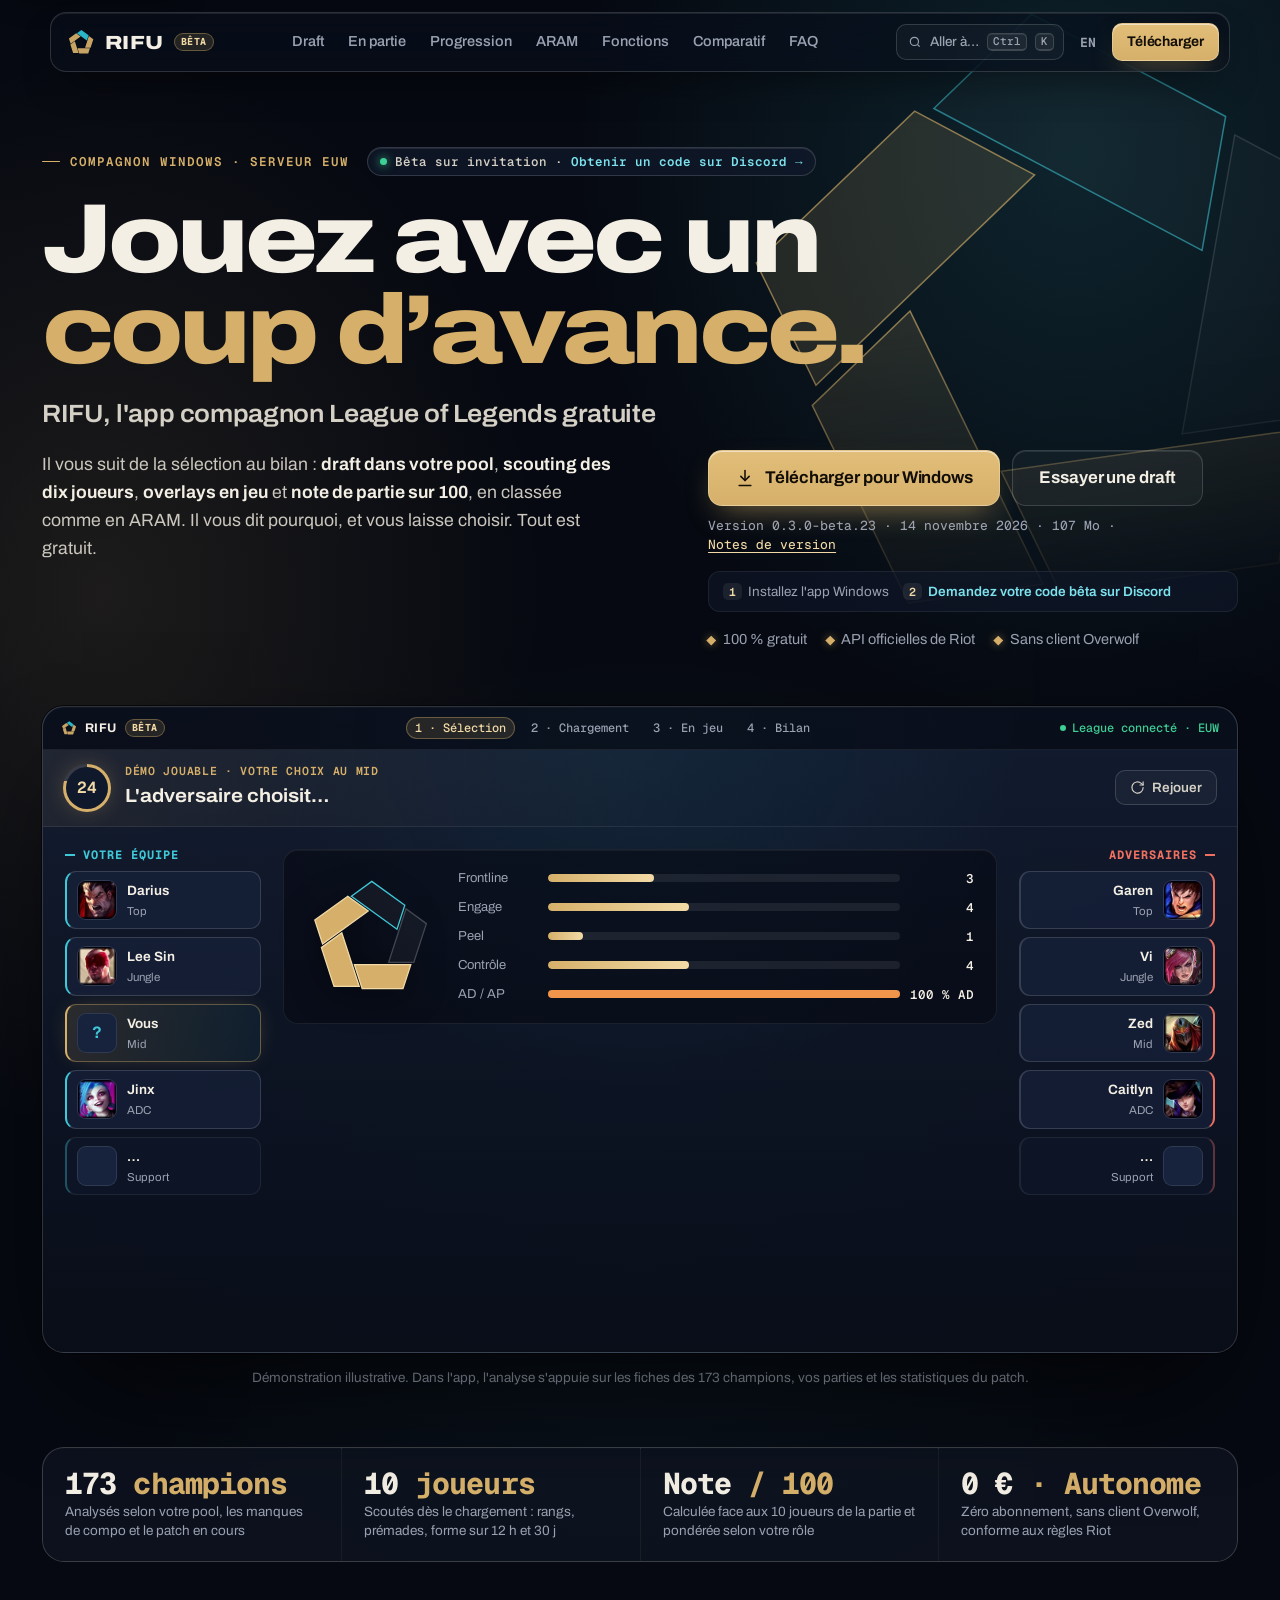
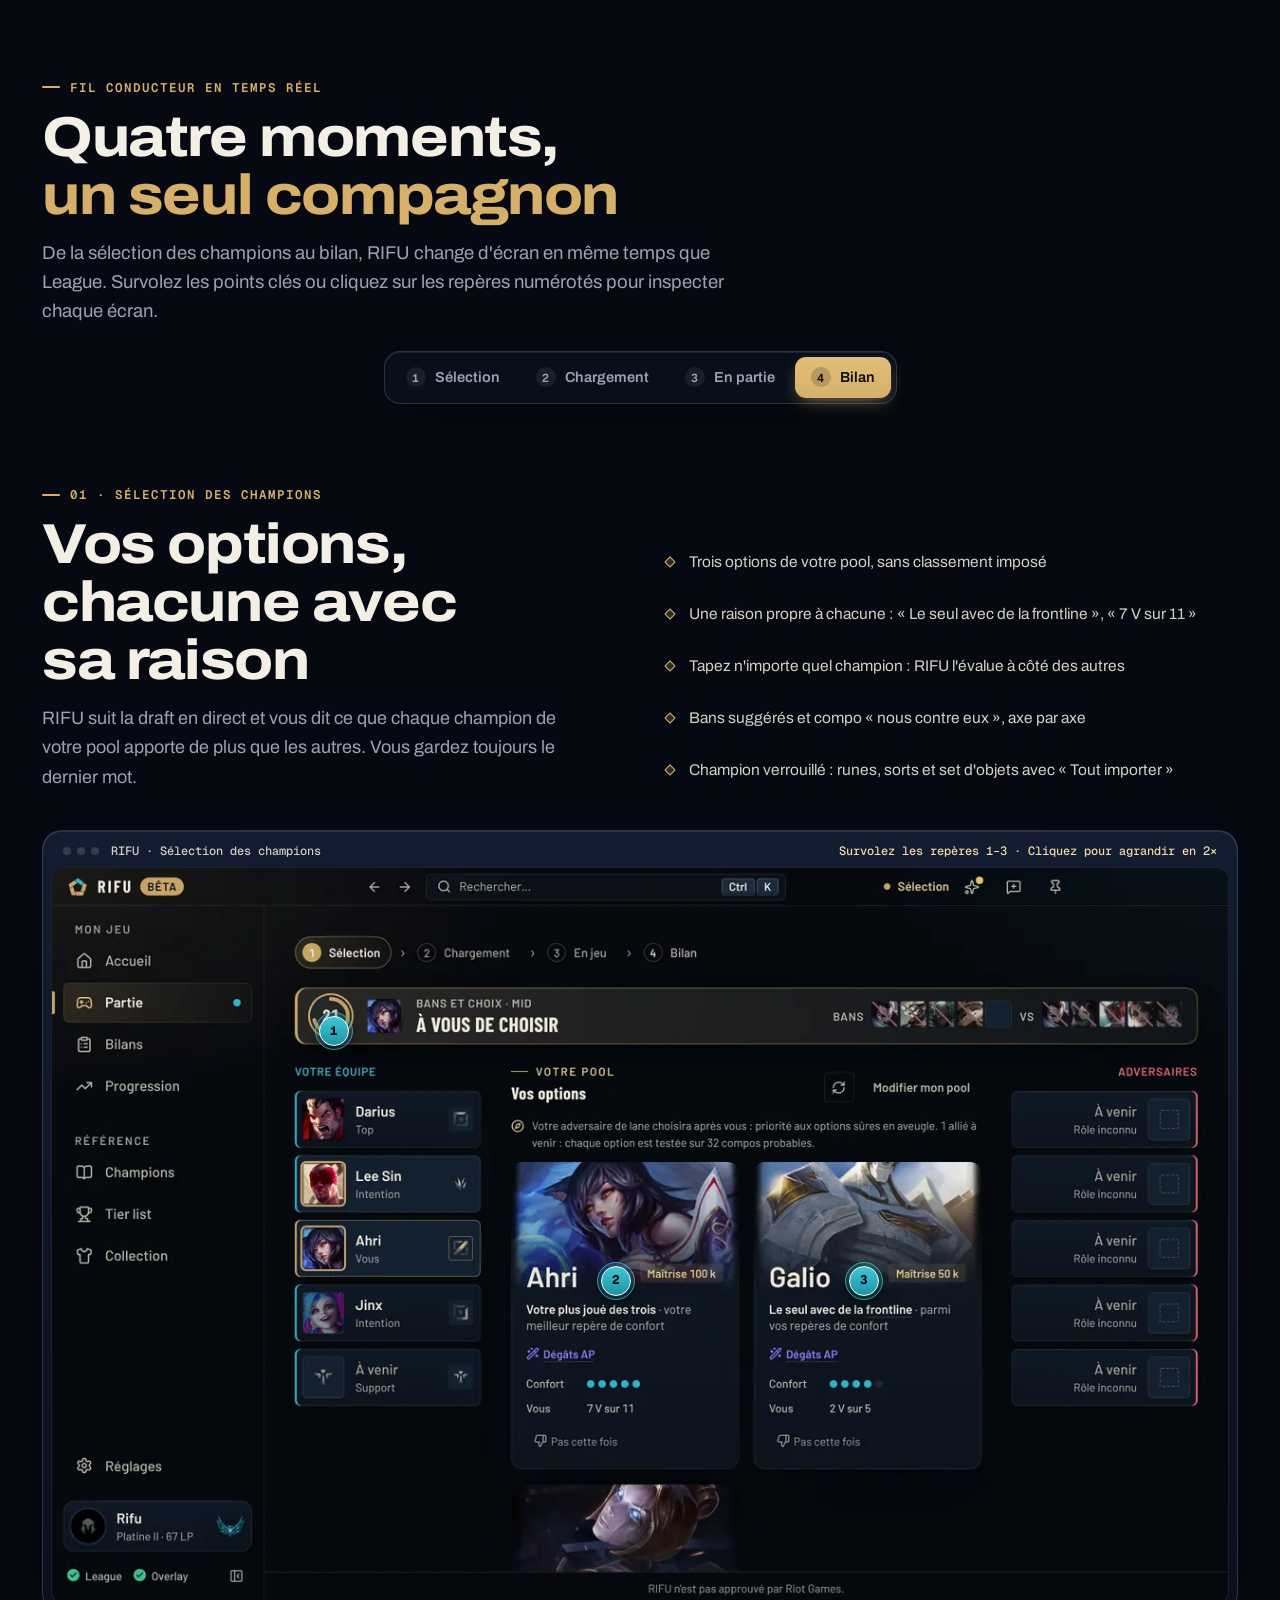
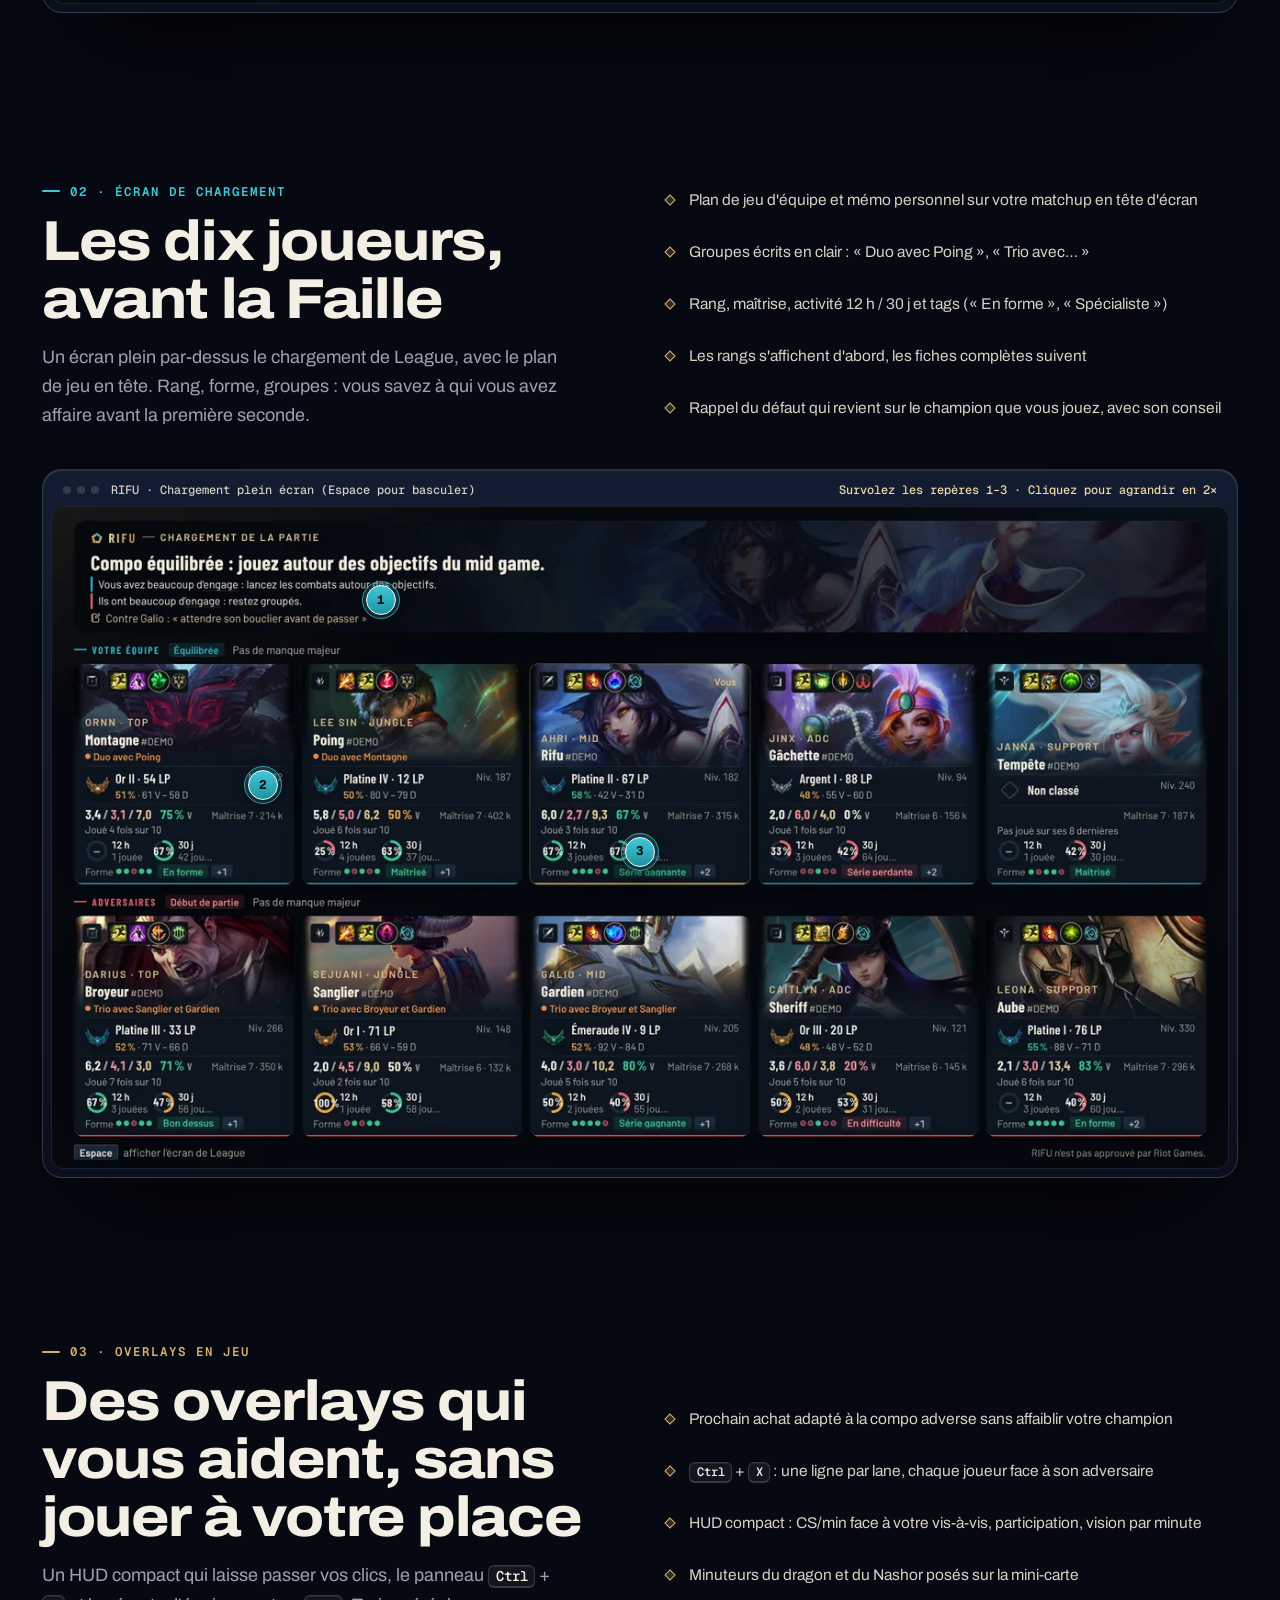
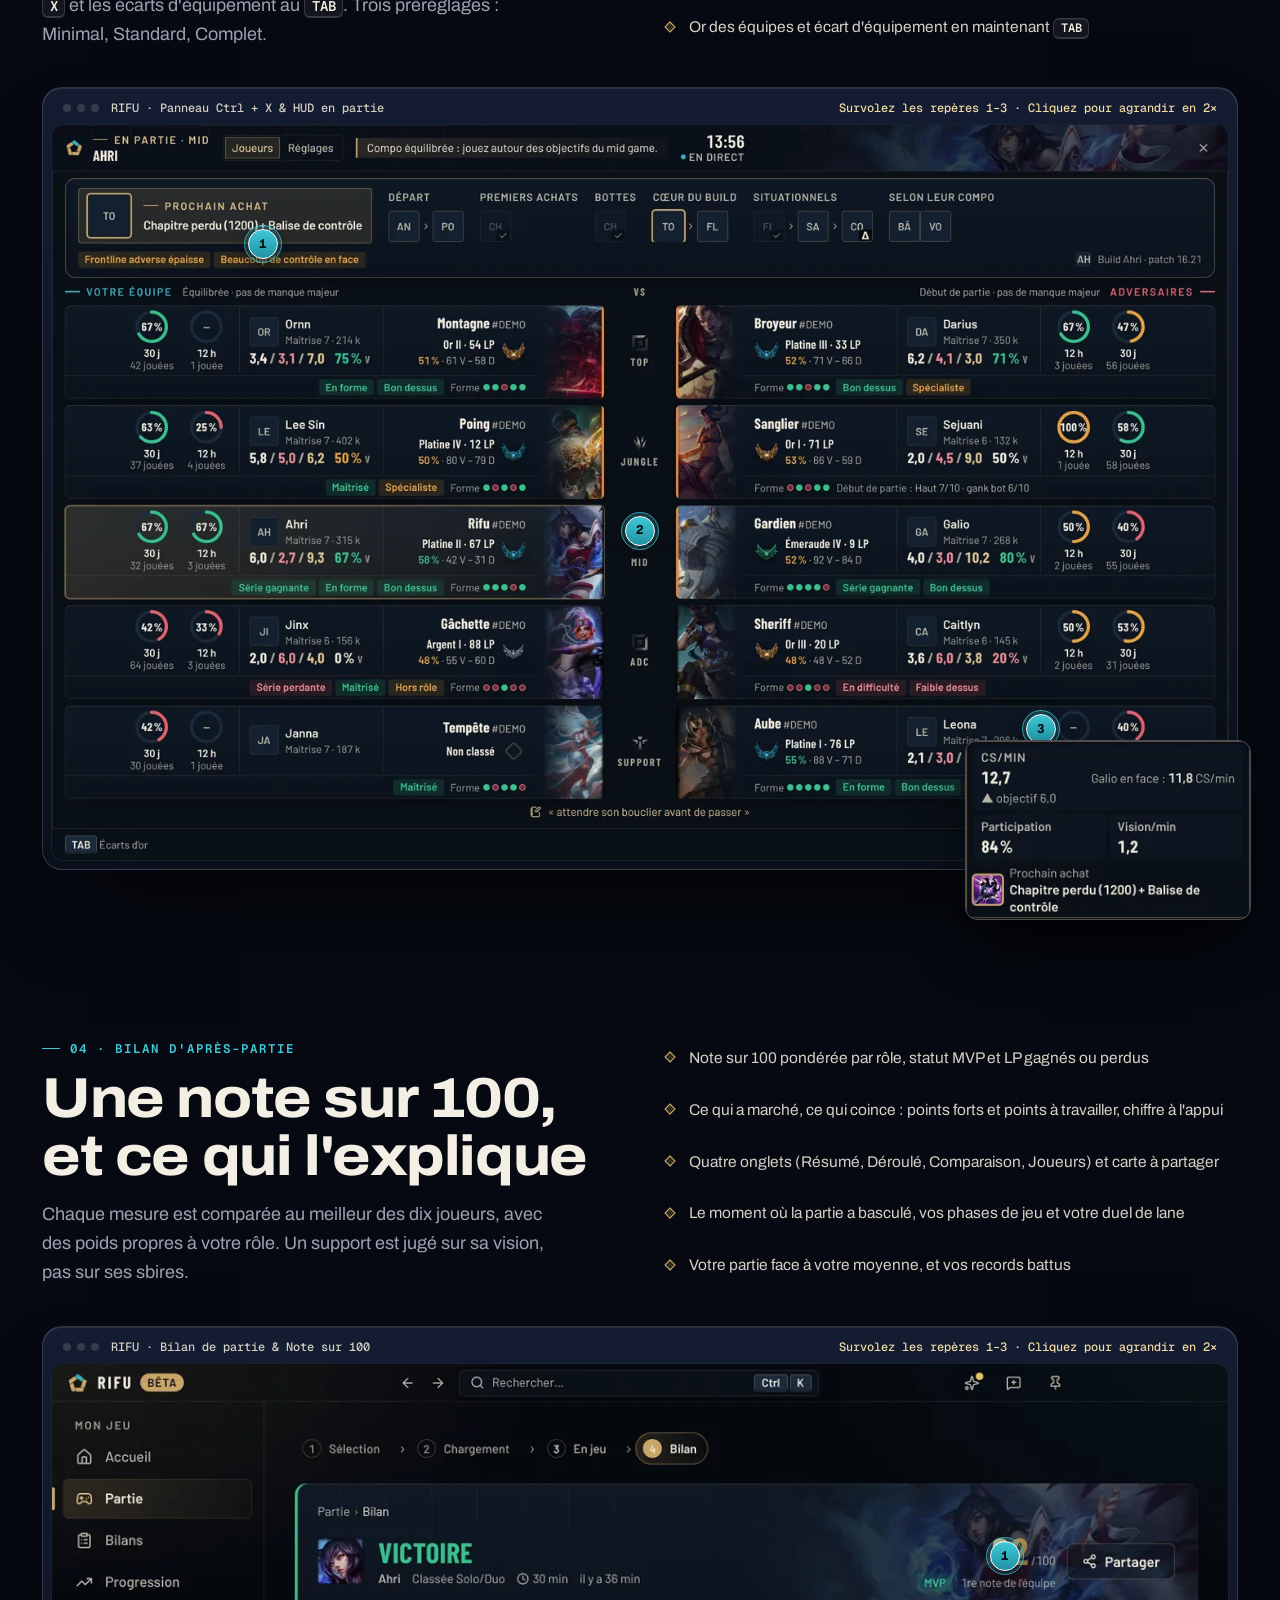
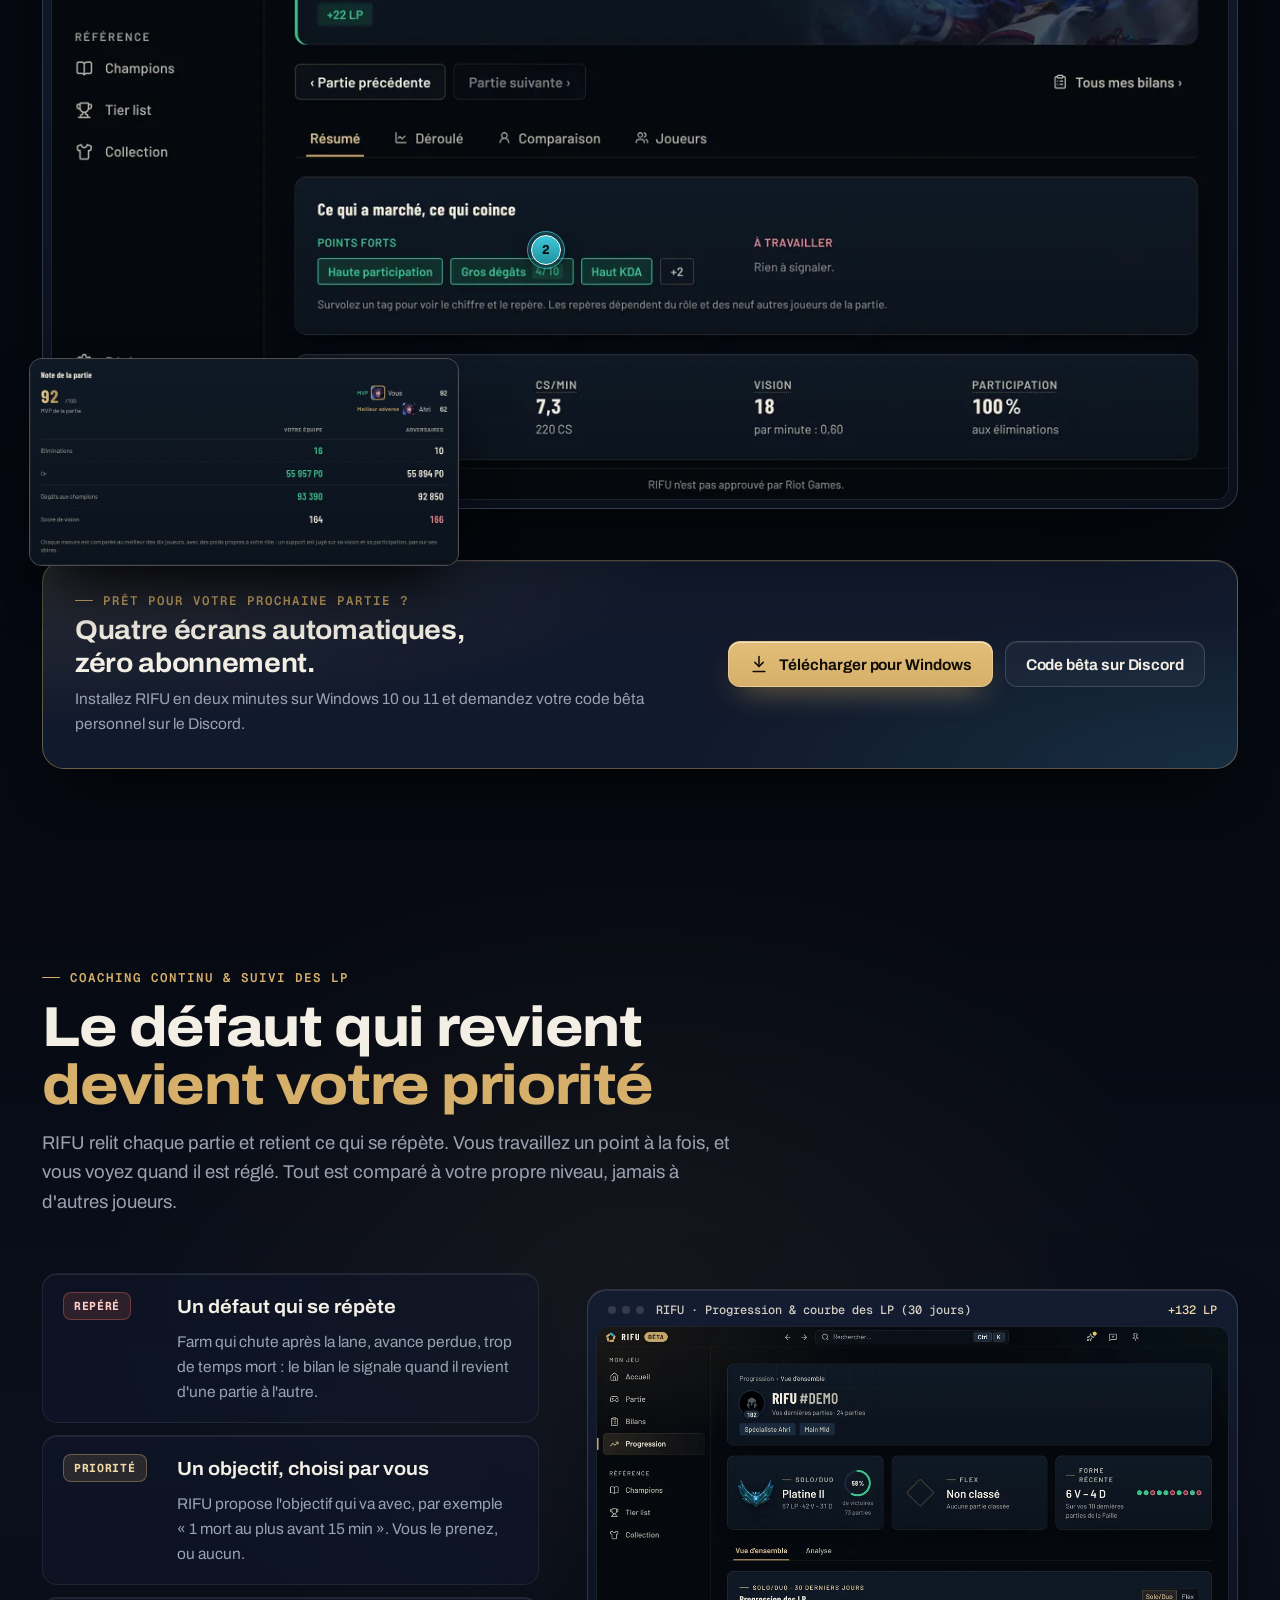
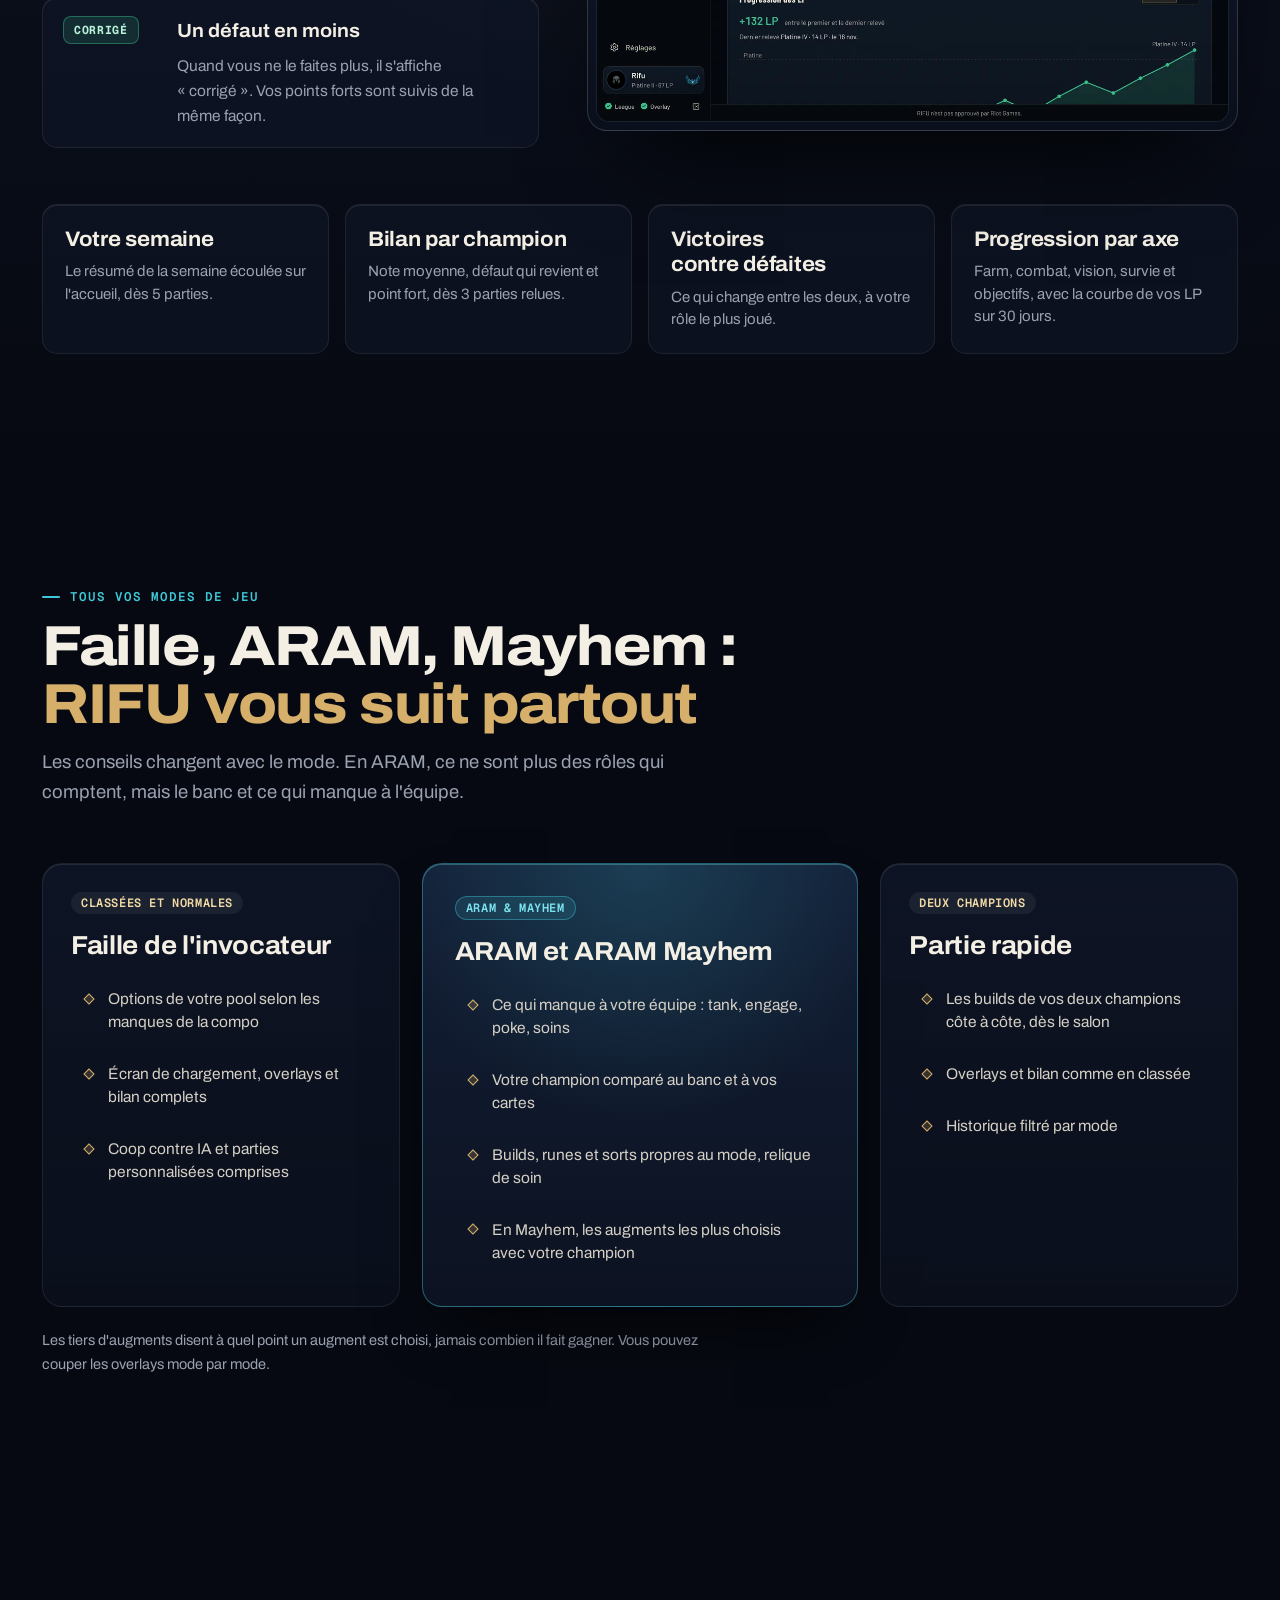
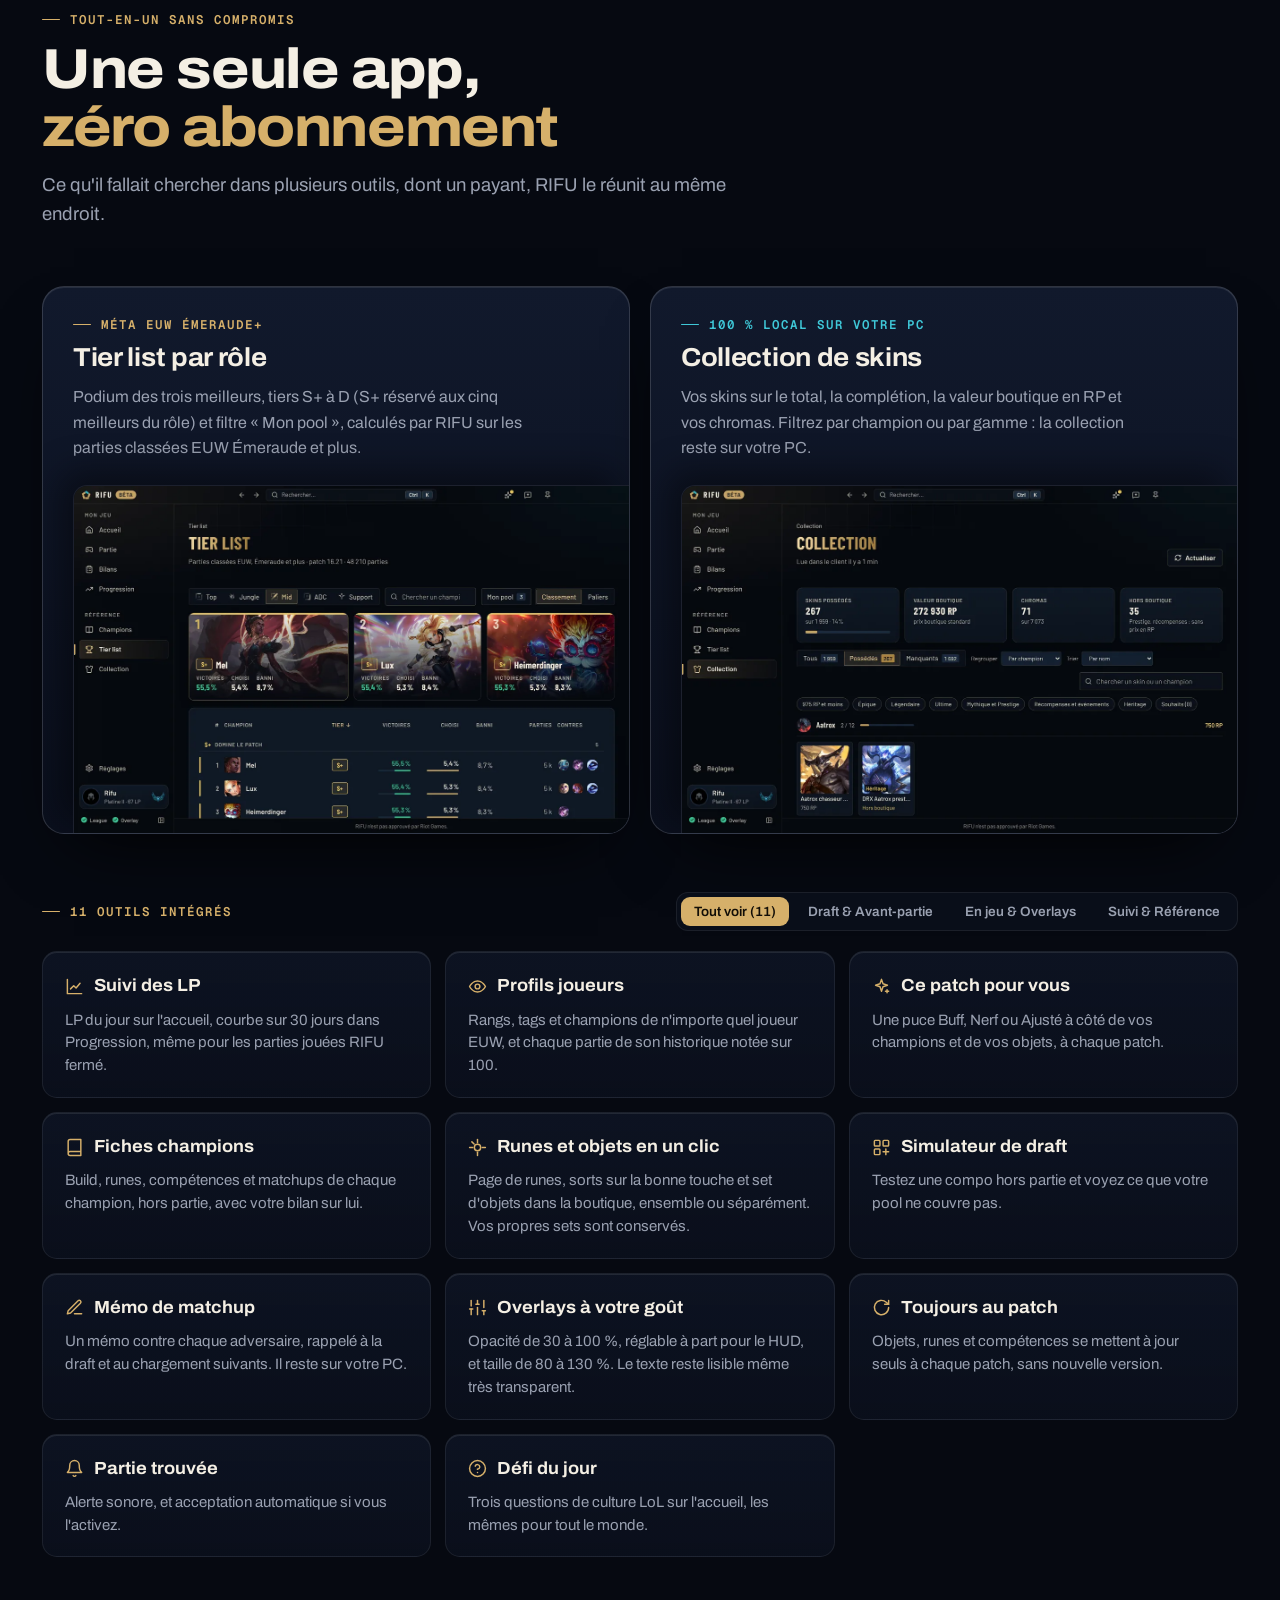
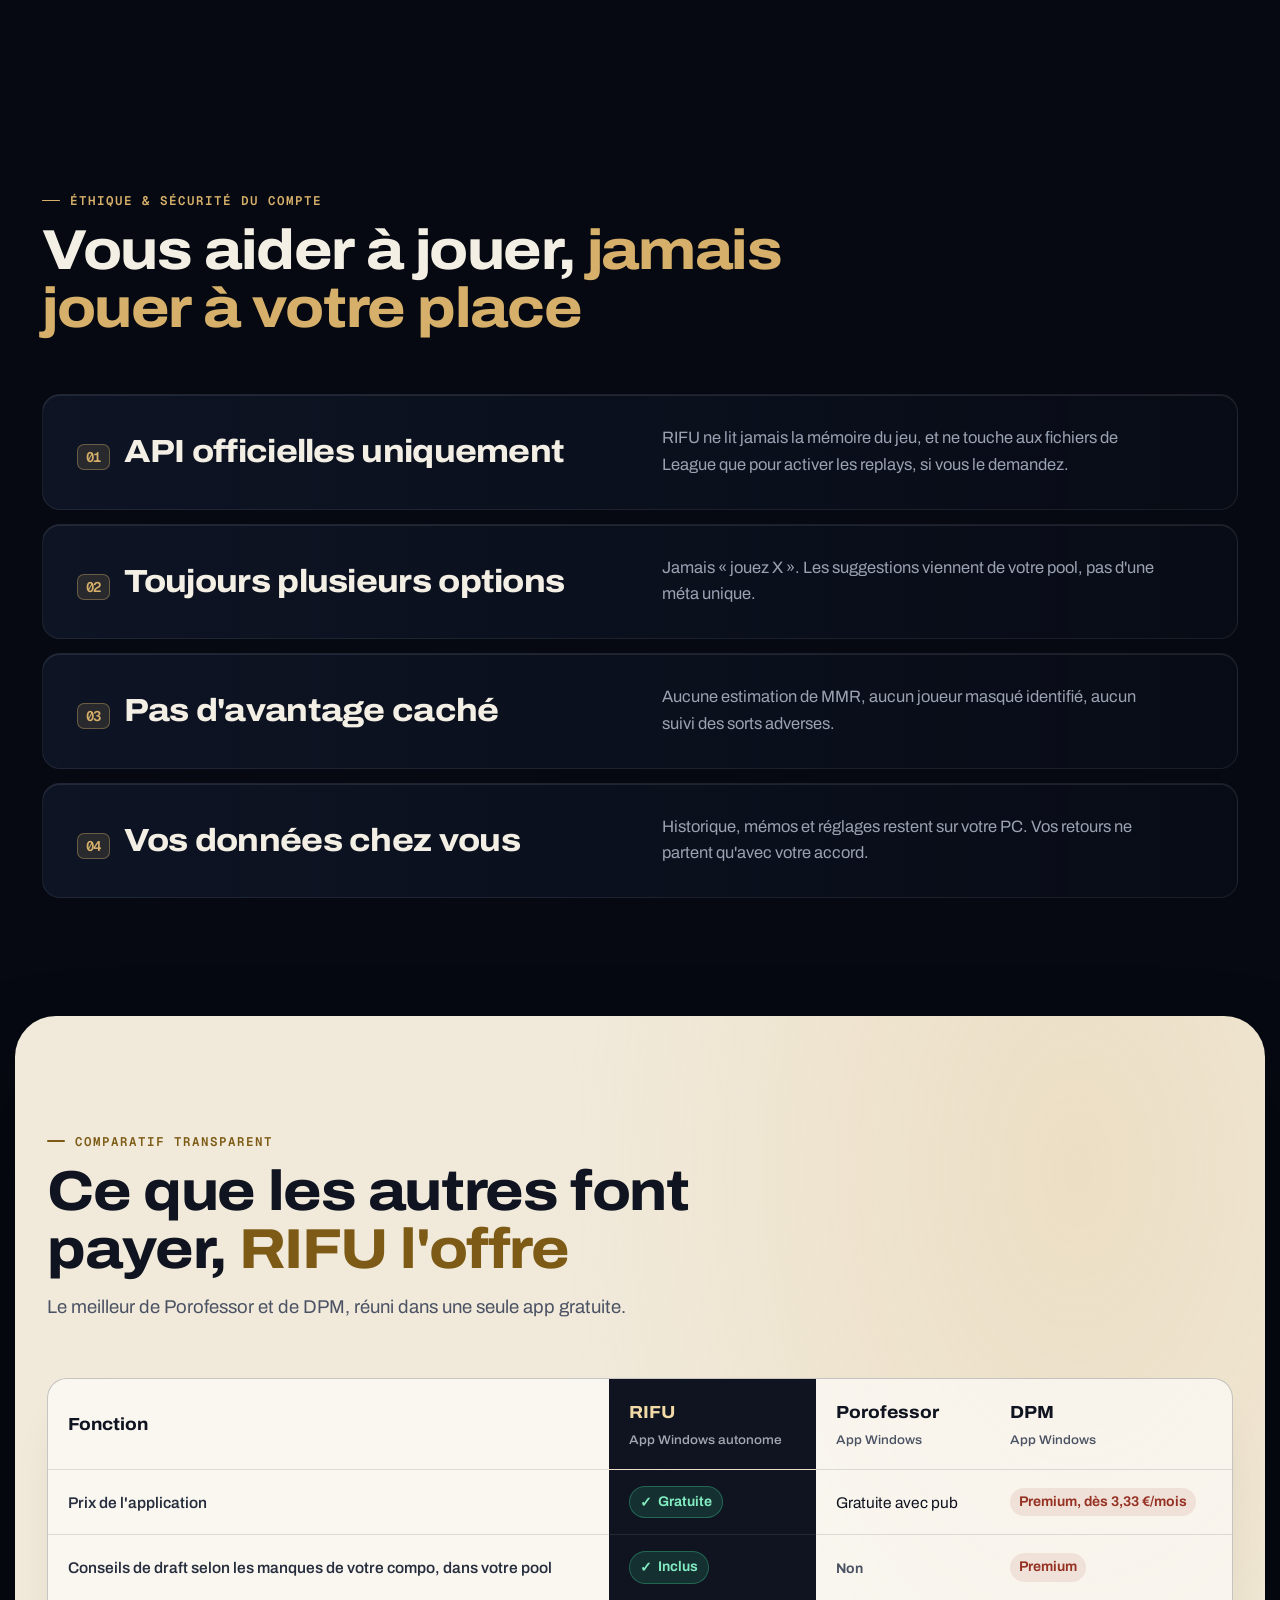
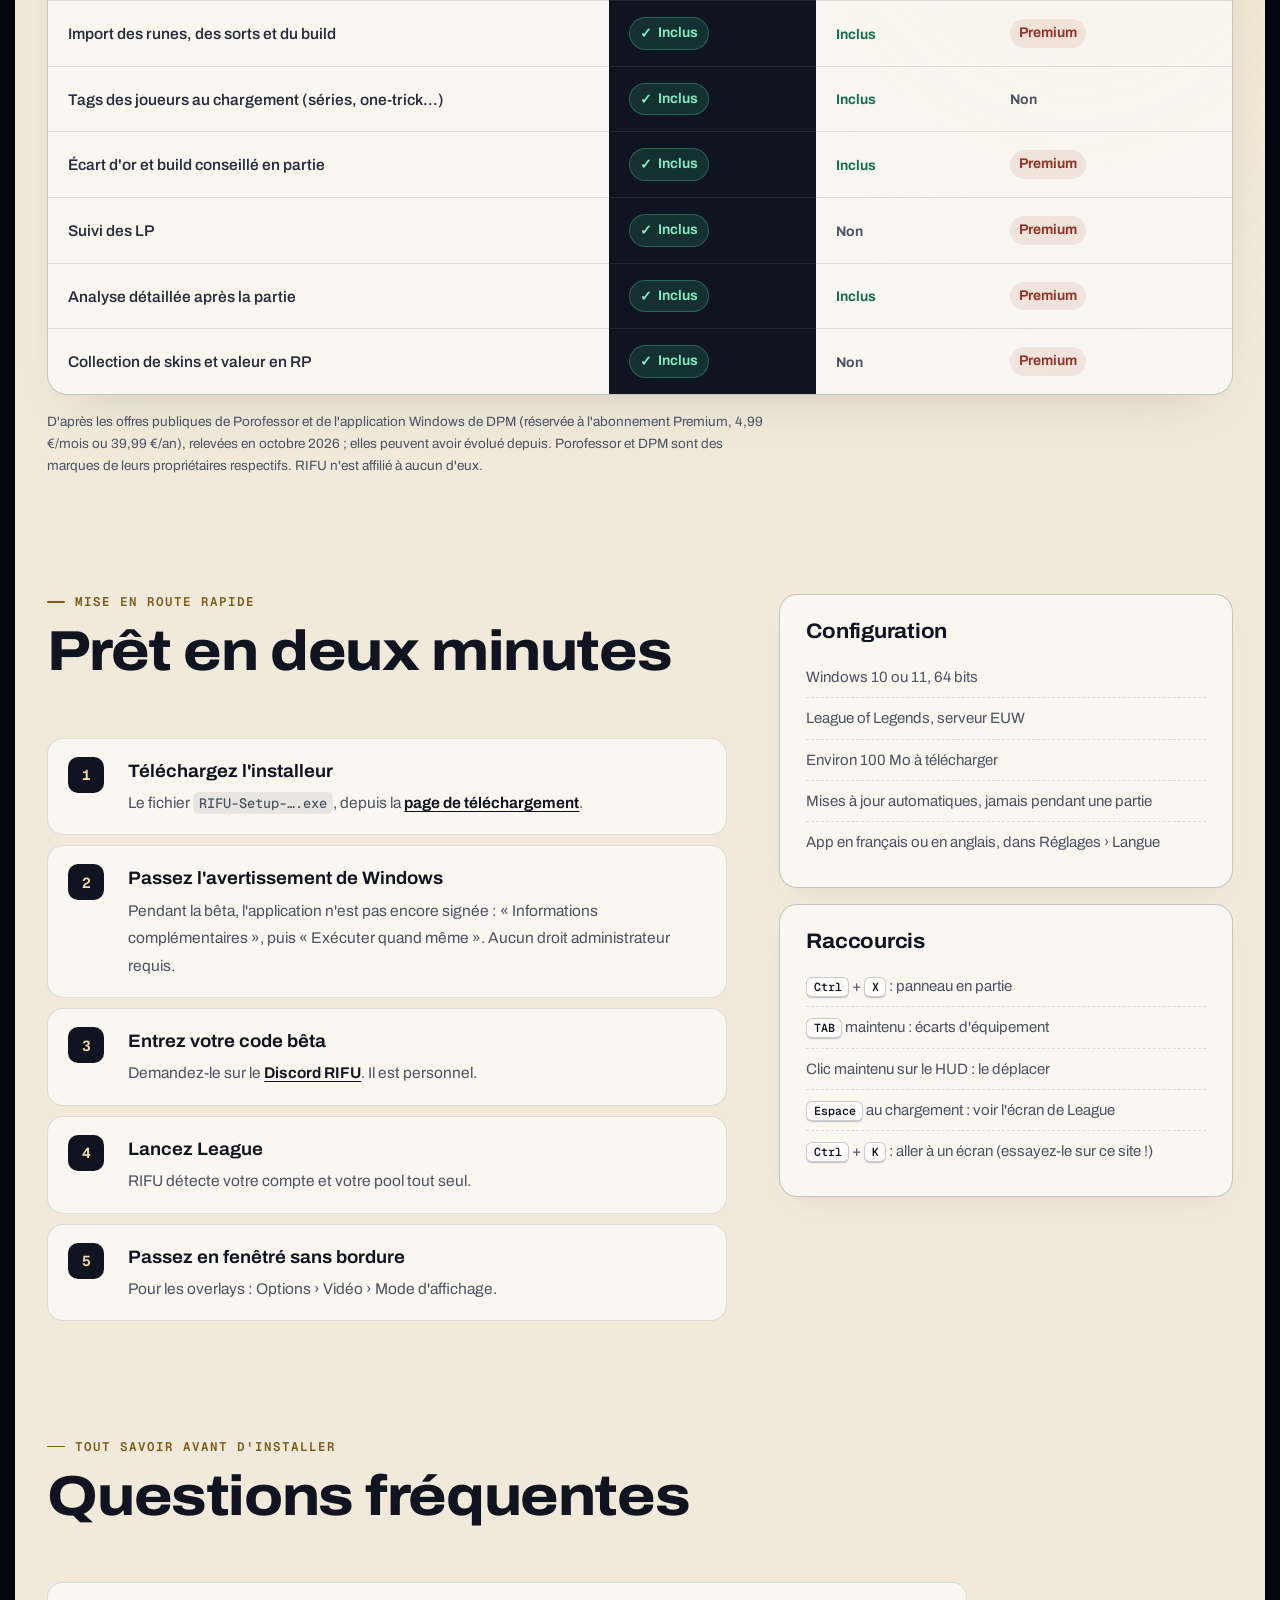
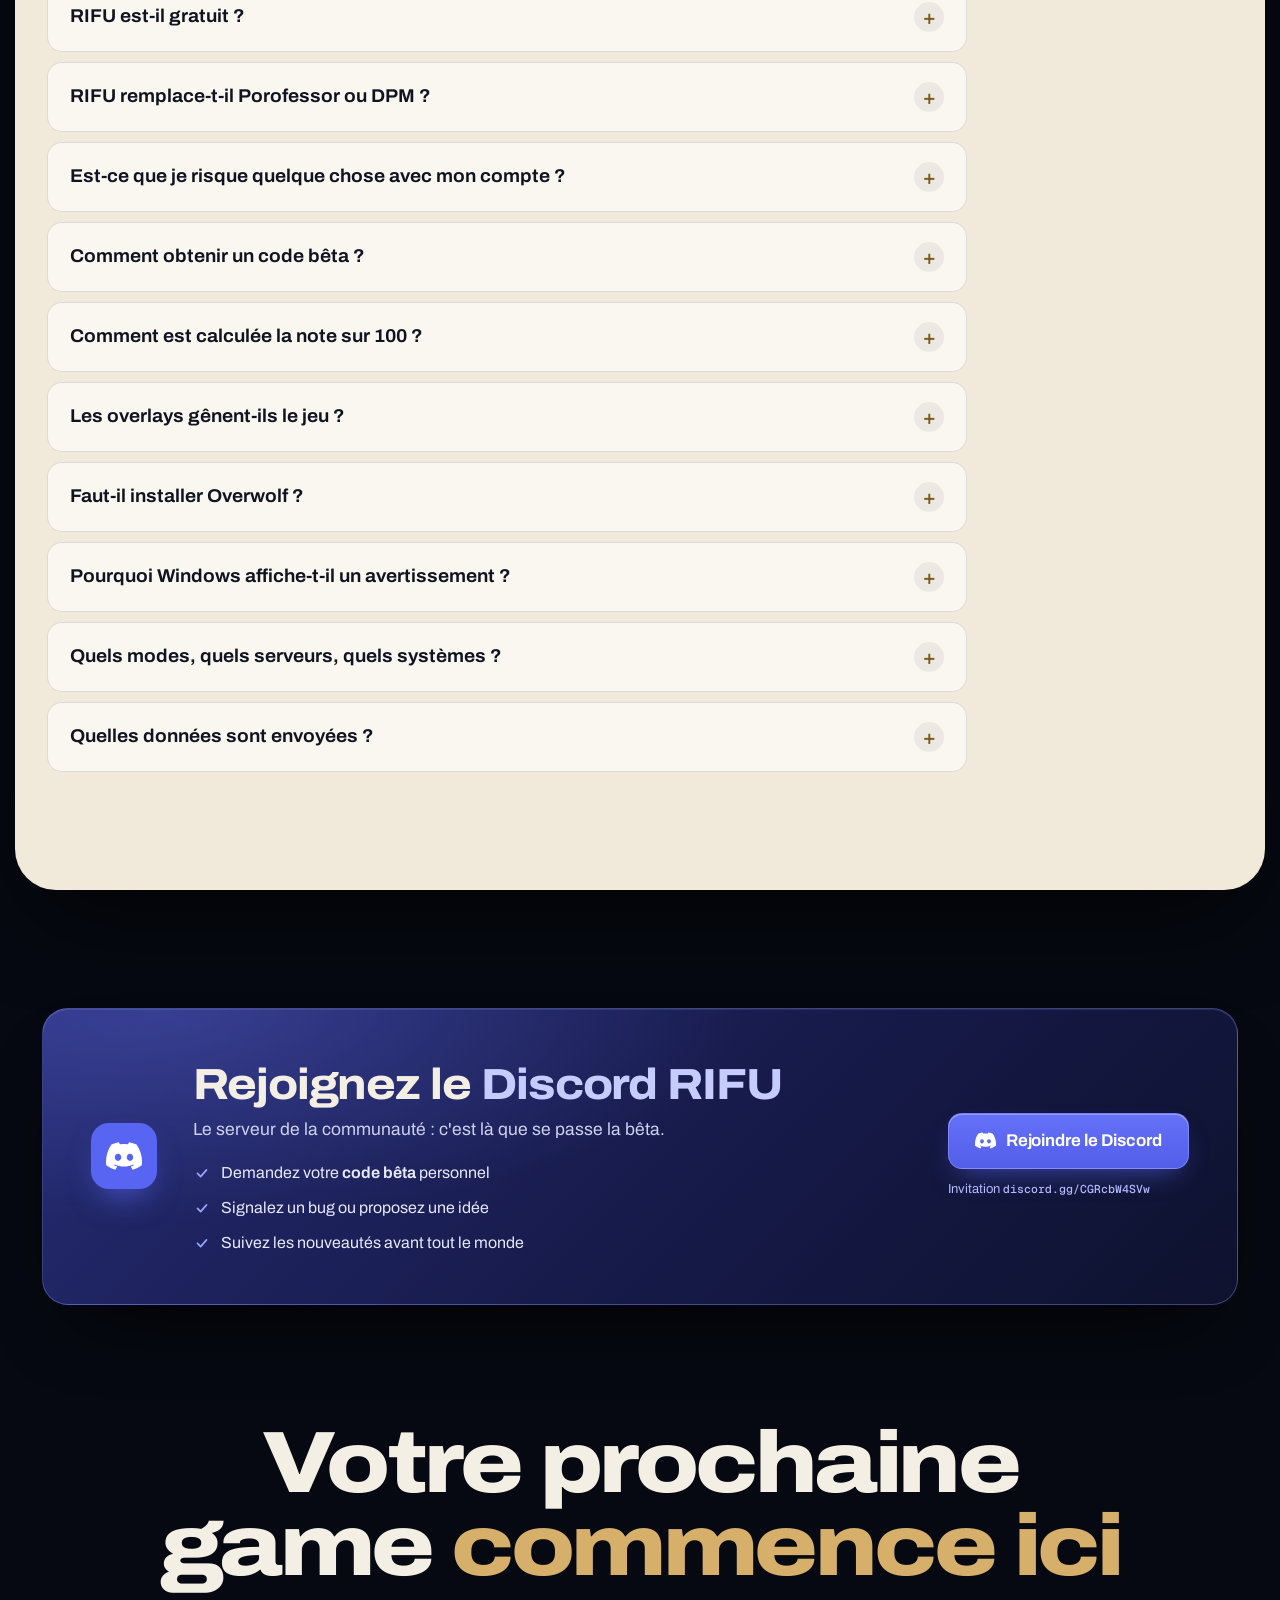
==== commit 1cda5d18: "Site : refonte Tactical Atelier 2027 (super-démo draft, points d'intérêt, Ctrl+K, Bento filtrable, S" ====
--- a/docs/index.html
+++ b/docs/index.html
@@ -26,7 +26,7 @@
   <meta name="twitter:title" content="RIFU · L'app compagnon League of Legends gratuite">
   <meta name="twitter:description" content="Draft dans votre pool, scouting des 10 joueurs, overlays en jeu et bilan noté sur 100. Gratuit, pour Windows.">
   <meta name="twitter:image" content="https://rifutajine.github.io/rifu-releases/assets/og.jpg">
-  <meta name="theme-color" content="#070a12">
+  <meta name="theme-color" content="#060911">
   <meta name="color-scheme" content="dark">
   <link rel="manifest" href="site.webmanifest">
   <link rel="icon" href="assets/logo.svg" type="image/svg+xml">
@@ -47,6 +47,29 @@
         "url": "https://rifutajine.github.io/rifu-releases/",
         "name": "RIFU",
         "inLanguage": "fr-FR"
+      },
+      {
+        "@type": "Organization",
+        "@id": "https://rifutajine.github.io/rifu-releases/#org",
+        "name": "RIFU",
+        "url": "https://rifutajine.github.io/rifu-releases/",
+        "logo": "https://rifutajine.github.io/rifu-releases/assets/logo.svg",
+        "sameAs": [
+          "https://github.com/Rifutajine/rifu-releases",
+          "https://discord.gg/CGRcbW4SVw"
+        ]
+      },
+      {
+        "@type": "BreadcrumbList",
+        "@id": "https://rifutajine.github.io/rifu-releases/#breadcrumb",
+        "itemListElement": [
+          {
+            "@type": "ListItem",
+            "position": 1,
+            "name": "RIFU",
+            "item": "https://rifutajine.github.io/rifu-releases/"
+          }
+        ]
       },
       {
         "@type": "SoftwareApplication",
@@ -86,13 +109,18 @@
       },
       {
         "@type": "FAQPage",
+        "@id": "https://rifutajine.github.io/rifu-releases/#faq-schema",
         "mainEntity": [
           {"@type": "Question", "name": "RIFU est-il gratuit ?", "acceptedAnswer": {"@type": "Answer", "text": "Oui, entièrement. À terme, RIFU sera financé par une publicité discrète, uniquement dans la fenêtre RIFU et hors partie : jamais en sélection, au chargement, en jeu ni dans un overlay."}},
           {"@type": "Question", "name": "RIFU remplace-t-il Porofessor ou DPM ?", "acceptedAnswer": {"@type": "Answer", "text": "C'est son ambition. RIFU réunit dans une seule app le scouting de l'écran de chargement, l'assistant de draft, les overlays en jeu, le bilan de partie et le suivi des LP, sans abonnement. Son point fort : il explique ce qui manque à votre compo et propose des champions de votre propre pool."}},
           {"@type": "Question", "name": "Est-ce que je risque quelque chose avec mon compte ?", "acceptedAnswer": {"@type": "Answer", "text": "RIFU n'utilise que les interfaces que Riot met à disposition des applications tierces : l'API Riot, l'API du client League et les données de la partie en cours. Il ne lit jamais la mémoire du jeu, ne touche aux fichiers de League que pour activer les replays si vous le demandez, et ne joue jamais à votre place. Il suit les règles de Riot pour les applications tierces : plusieurs options plutôt qu'un choix imposé, pas d'estimation de MMR, pas d'identification des joueurs masqués en sélection, pas de suivi des sorts ni des ultimes adverses."}},
+          {"@type": "Question", "name": "Comment obtenir un code bêta ?", "acceptedAnswer": {"@type": "Answer", "text": "La bêta est fermée et se fait sur invitation, avec un code personnel par joueur. Rejoignez le Discord RIFU pour demander une place."}},
           {"@type": "Question", "name": "Comment est calculée la note sur 100 ?", "acceptedAnswer": {"@type": "Answer", "text": "Chaque mesure de la partie (éliminations, participation, dégâts, or, sbires, vision, objectifs) est rapportée au meilleur des dix joueurs, puis pondérée selon votre rôle. Le meilleur de l'équipe gagnante est MVP ; le bilan nomme aussi le meilleur de l'autre équipe. Ce n'est ni un rang ni une estimation de MMR."}},
+          {"@type": "Question", "name": "Les overlays gênent-ils le jeu ?", "acceptedAnswer": {"@type": "Answer", "text": "Non. Ils ne prennent jamais le focus du jeu, le HUD laisse passer vos clics, et vous réglez leur opacité (de 30 à 100 %) et leur taille. Pendant la bêta, ils demandent le mode fenêtré sans bordure ; le plein écran viendra avec la version signée."}},
           {"@type": "Question", "name": "Faut-il installer Overwolf ?", "acceptedAnswer": {"@type": "Answer", "text": "Non. RIFU est une application autonome : elle n'a pas besoin du client Overwolf."}},
-          {"@type": "Question", "name": "Quels modes, quels serveurs, quels systèmes ?", "acceptedAnswer": {"@type": "Answer", "text": "La Faille de l'invocateur (normales, classées, Coop contre IA, parties personnalisées), la Partie rapide, l'ARAM et l'ARAM Mayhem. En Arena, RIFU ne donne pas de conseil de draft, et les parties Brawl ne sont pas suivies. Serveur EUW, sur Windows 10 et 11."}}
+          {"@type": "Question", "name": "Pourquoi Windows affiche-t-il un avertissement ?", "acceptedAnswer": {"@type": "Answer", "text": "Pendant la bêta, l'installeur n'est pas encore signé par un certificat, donc Windows SmartScreen le signale. La signature est prévue pour la sortie publique. En attendant, téléchargez RIFU uniquement depuis ce site ou la page officielle des versions."}},
+          {"@type": "Question", "name": "Quels modes, quels serveurs, quels systèmes ?", "acceptedAnswer": {"@type": "Answer", "text": "La Faille de l'invocateur (normales, classées, Coop contre IA, parties personnalisées), la Partie rapide, l'ARAM et l'ARAM Mayhem. En Arena, RIFU ne donne pas de conseil de draft, et les parties Brawl ne sont pas suivies. Serveur EUW, sur Windows 10 et 11."}},
+          {"@type": "Question", "name": "Quelles données sont envoyées ?", "acceptedAnswer": {"@type": "Answer", "text": "Le minimum pour afficher les profils et l'écran de chargement. Tout le reste reste sur votre PC, et les retours ne partent que si vous l'activez. Le détail est dans la politique de confidentialité."}}
         ]
       }
     ]
@@ -120,12 +148,17 @@
     <symbol id="i-spark" viewBox="0 0 24 24"><path d="M12 3l1.9 5.6L19.5 10.5l-5.6 1.9L12 18l-1.9-5.6L4.5 10.5l5.6-1.9Z"/><path d="M19 16v4M17 18h4"/></symbol>
     <symbol id="i-quiz" viewBox="0 0 24 24"><circle cx="12" cy="12" r="10"/><path d="M9.1 9a3 3 0 0 1 5.8 1c0 2-3 3-3 3"/><path d="M12 17h.01"/></symbol>
     <symbol id="i-check" viewBox="0 0 20 20"><path d="M5 10.5 8.5 14 15 6.5"/></symbol>
+    <symbol id="i-search" viewBox="0 0 24 24"><circle cx="11" cy="11" r="7"/><path d="m20 20-3.5-3.5"/></symbol>
     <symbol id="i-discord" viewBox="0 0 24 24"><path fill="currentColor" stroke="none" d="M20.32 4.37A19.8 19.8 0 0 0 15.4 2.85a.07.07 0 0 0-.08.04c-.21.38-.45.87-.61 1.25a18.3 18.3 0 0 0-5.49 0 12.6 12.6 0 0 0-.62-1.25.08.08 0 0 0-.08-.04 19.7 19.7 0 0 0-4.89 1.52.07.07 0 0 0-.03.03C.53 9.05-.32 13.58.1 18.06a.08.08 0 0 0 .03.06 19.9 19.9 0 0 0 5.99 3.03.08.08 0 0 0 .08-.03c.46-.63.87-1.3 1.23-2a.08.08 0 0 0-.04-.1 13.1 13.1 0 0 1-1.87-.9.08.08 0 0 1 0-.13l.37-.29a.07.07 0 0 1 .08-.01c3.93 1.8 8.18 1.8 12.07 0a.07.07 0 0 1 .08 0l.37.3a.08.08 0 0 1 0 .12c-.6.35-1.22.65-1.87.9a.08.08 0 0 0-.04.1c.36.7.77 1.37 1.22 2a.08.08 0 0 0 .08.03 19.8 19.8 0 0 0 6.01-3.03.08.08 0 0 0 .03-.05c.5-5.18-.84-9.67-3.55-13.66a.06.06 0 0 0-.03-.03ZM8.02 15.33c-1.18 0-2.16-1.09-2.16-2.42s.96-2.42 2.16-2.42c1.21 0 2.18 1.1 2.16 2.42 0 1.33-.96 2.42-2.16 2.42Zm7.97 0c-1.18 0-2.15-1.09-2.15-2.42s.95-2.42 2.15-2.42c1.21 0 2.18 1.1 2.16 2.42 0 1.33-.95 2.42-2.16 2.42Z"/></symbol>
   </defs></svg>
 
   <header class="top" id="top">
     <div class="wrap">
-      <a class="brand" href="./" aria-label="RIFU, accueil"><img src="assets/logo.svg" alt="" width="28" height="28"><span>RIFU</span></a>
+      <a class="brand" href="./" aria-label="RIFU, accueil">
+        <img src="assets/logo.svg" alt="" width="28" height="28">
+        <span>RIFU</span>
+        <small class="brand-beta">Bêta</small>
+      </a>
       <nav class="nav" aria-label="Sections">
         <a href="./#demo">Draft</a>
         <a href="./#parcours">En partie</a>
@@ -135,11 +168,15 @@
         <a href="./#comparatif">Comparatif</a>
         <a href="./#faq">FAQ</a>
       </nav>
+      <button class="cmd-btn" type="button" data-cmd-open aria-label="Ouvrir la navigation rapide (Ctrl + K)">
+        <svg viewBox="0 0 24 24" aria-hidden="true"><use href="#i-search"/></svg>
+        <span>Aller à…</span>
+        <kbd>Ctrl</kbd><kbd>K</kbd>
+      </button>
       <a class="lang" href="en/" hreflang="en" lang="en" aria-label="English version">EN</a>
       <a class="btn btn-primary btn-sm" href="telecharger.html?dl=1">Télécharger</a>
     </div>
   </header>
-
 
   <main id="contenu">
     <div class="hero" id="telecharger">
@@ -151,19 +188,30 @@
           <path data-seg="2" d="M48.5 58.3 28.1 58.3 24.2 46.3 52.4 46.3Z"/>
           <path data-seg="3" d="M60.2 25.8 53.9 45.2 41.3 45.2 50 18.4Z"/>
         </svg>
+
+        <div class="hero-top-meta">
+          <span class="eyebrow">Compagnon Windows · Serveur EUW</span>
+          <span class="hero-status"><i></i><span>Bêta sur invitation · <a data-discord href="#">Obtenir un code sur Discord →</a></span></span>
+        </div>
+
         <h1>
           <span class="big"><span>Jouez avec un</span> <span class="accent">coup d’avance.</span></span>
           <span class="sub">RIFU, l'app compagnon League of Legends gratuite</span>
         </h1>
+
         <div class="hero-row">
           <p class="lead">Il vous suit de la sélection au bilan : <strong>draft dans votre pool</strong>, <strong>scouting des dix joueurs</strong>, <strong>overlays en jeu</strong> et <strong>note de partie sur 100</strong>, en classée comme en ARAM. Il vous dit pourquoi, et vous laisse choisir. Tout est gratuit.</p>
           <div class="hero-side">
             <div>
               <div class="cta">
-                <a class="btn btn-primary btn-lg" href="telecharger.html?dl=1"><svg class="ico"><use href="#i-download"/></svg>Télécharger pour Windows</a>
-                <a class="btn btn-ghost btn-lg" href="#demo">Essayer une draft</a>
+                <a class="btn btn-primary btn-lg" id="hero-download-btn" href="telecharger.html?dl=1"><svg class="ico"><use href="#i-download"/></svg>Télécharger pour Windows</a>
+                <a class="btn btn-ghost btn-lg" id="hero-demo-btn" href="#demo">Essayer une draft</a>
               </div>
               <p class="dl-meta" data-download-meta>Windows 10 et 11 · code bêta requis</p>
+            </div>
+            <div class="beta-flow" aria-label="Parcours d'accès bêta">
+              <span><b>1</b> Installez l'app Windows</span>
+              <span><b>2</b> <a data-discord href="#">Demandez votre code bêta sur Discord</a></span>
             </div>
             <ul class="proof">
               <li>100 % gratuit</li>
@@ -174,10 +222,20 @@
         </div>
 
         <div class="console" id="demo" data-demo>
+          <div class="console-window" aria-hidden="true">
+            <span class="console-win-brand"><img src="assets/logo.svg" alt="" width="16" height="16">RIFU <small class="brand-beta">Bêta</small></span>
+            <div class="console-win-steps">
+              <span class="is-active">1 · Sélection</span>
+              <span>2 · Chargement</span>
+              <span>3 · En jeu</span>
+              <span>4 · Bilan</span>
+            </div>
+            <span class="console-win-status">League connecté · EUW</span>
+          </div>
           <div class="console-bar">
             <span class="timer" data-timer><span>30</span></span>
             <div class="console-phase"><small>Démo jouable · votre choix au mid</small><strong data-phase aria-live="polite">La draft commence…</strong></div>
-            <button class="console-replay" type="button" data-replay>Rejouer</button>
+            <button class="console-replay" id="demo-replay-btn" type="button" data-replay><svg class="ico"><use href="#i-refresh"/></svg>Rejouer</button>
           </div>
           <div class="console-grid">
             <div class="team team-ally">
@@ -210,23 +268,29 @@
               </div>
               <div class="gaps" data-gaps aria-live="polite"></div>
               <div class="options">
-                <button class="option" type="button" data-option aria-pressed="false" data-name="Galio" data-axes="3,3,1,3" data-verdict="Galio : vos deux manques sont comblés. C'est l'option qui équilibre le plus la compo.">
+                <button class="option" id="opt-galio" type="button" data-option aria-pressed="false" data-name="Galio" data-axes="3,3,1,3" data-verdict="Galio : vos deux manques sont comblés. C'est l'option qui équilibre le plus la compo.">
                   <span class="option-head"><img src="assets/champions/galio.webp" alt="" width="44" height="44"><span><b>Galio</b><span>Votre pool · maîtrise 50 k</span></span></span>
                   <span class="tags"><em>Dégâts AP</em><em>Frontline</em><em>Engage</em></span>
                   <p>Le seul avec de la frontline et de l'engage.</p>
                 </button>
-                <button class="option" type="button" data-option aria-pressed="false" data-name="Orianna" data-axes="0,1,2,3" data-verdict="Orianna : les dégâts magiques sont là et Zed est mieux tenu, mais la frontline reste faible.">
+                <button class="option" id="opt-orianna" type="button" data-option aria-pressed="false" data-name="Orianna" data-axes="0,1,2,3" data-verdict="Orianna : les dégâts magiques sont là et Zed est mieux tenu, mais la frontline reste faible.">
                   <span class="option-head"><img src="assets/champions/orianna.webp" alt="" width="44" height="44"><span><b>Orianna</b><span>Votre pool · maîtrise 40 k</span></span></span>
                   <span class="tags"><em>Dégâts AP</em><em>Contrôle</em></span>
                   <p>Le seul bon contre Zed, avec du contrôle de zone.</p>
                 </button>
-                <button class="option" type="button" data-option aria-pressed="false" data-name="Ahri" data-axes="0,1,0,2" data-verdict="Ahri : votre champion le plus sûr. Les dégâts magiques sont là, la frontline reste faible.">
+                <button class="option" id="opt-ahri" type="button" data-option aria-pressed="false" data-name="Ahri" data-axes="0,1,0,2" data-verdict="Ahri : votre champion le plus sûr. Les dégâts magiques sont là, la frontline reste faible.">
                   <span class="option-head"><img src="assets/champions/ahri.webp" alt="" width="44" height="44"><span><b>Ahri</b><span>Votre pool · maîtrise 100 k</span></span></span>
                   <span class="tags"><em>Dégâts AP</em><em>Confort</em></span>
                   <p>Vous l'avez gagné 7 fois sur 10 : votre meilleur repère de confort.</p>
                 </button>
               </div>
-              <p class="verdict" data-verdict-out aria-live="polite"></p>
+              <div class="console-foot">
+                <p class="verdict" data-verdict-out aria-live="polite"></p>
+                <div class="import-preview" data-import-bar hidden>
+                  <div class="import-meta" data-import-meta></div>
+                  <button class="import-btn" id="demo-import-btn" type="button" data-import-btn>Tout importer dans League</button>
+                </div>
+              </div>
             </div>
 
             <div class="team team-enemy">
@@ -242,6 +306,25 @@
           </div>
         </div>
         <p class="demo-note">Démonstration illustrative. Dans l'app, l'analyse s'appuie sur les fiches des 173 champions, vos parties et les statistiques du patch.</p>
+
+        <div class="telemetry-strip" aria-label="Repères clés de RIFU">
+          <div class="telemetry-item">
+            <strong>173 <em>champions</em></strong>
+            <span>Analysés selon votre pool, les manques de compo et le patch en cours</span>
+          </div>
+          <div class="telemetry-item">
+            <strong>10 <em>joueurs</em></strong>
+            <span>Scoutés dès le chargement : rangs, prémades, forme sur 12 h et 30 j</span>
+          </div>
+          <div class="telemetry-item">
+            <strong>Note <em>/ 100</em></strong>
+            <span>Calculée face aux 10 joueurs de la partie et pondérée selon votre rôle</span>
+          </div>
+          <div class="telemetry-item">
+            <strong>0 € <em>· Autonome</em></strong>
+            <span>Zéro abonnement, sans client Overwolf, conforme aux règles Riot</span>
+          </div>
+        </div>
       </div>
     </div>
 
@@ -249,8 +332,9 @@
       <section class="journey-intro">
         <div class="wrap">
           <div class="section-head">
+            <span class="eyebrow">Fil conducteur en temps réel</span>
             <h2>Quatre moments, <span class="accent">un seul compagnon</span></h2>
-            <p>De la sélection des champions au bilan, RIFU change d'écran en même temps que League. Les captures viennent de l'app, avec un compte de démonstration.</p>
+            <p>De la sélection des champions au bilan, RIFU change d'écran en même temps que League. Survolez les points clés ou cliquez sur les repères numérotés pour inspecter chaque écran.</p>
           </div>
         </div>
       </section>
@@ -266,18 +350,39 @@
         <div class="wrap">
           <div class="chapter-head">
             <div class="chapter-intro">
+              <span class="eyebrow">01 · Sélection des champions</span>
               <h2>Vos options, chacune avec sa raison</h2>
               <p>RIFU suit la draft en direct et vous dit ce que chaque champion de votre pool apporte de plus que les autres. Vous gardez toujours le dernier mot.</p>
             </div>
             <ul class="checks">
-              <li>Trois options de votre pool, sans classement imposé</li>
-              <li>Une raison propre à chacune : «&nbsp;Le seul avec de la frontline&nbsp;», «&nbsp;7&nbsp;V sur 11&nbsp;»</li>
-              <li>Tapez n'importe quel champion : RIFU l'évalue à côté des autres</li>
+              <li data-spot-target="1">Trois options de votre pool, sans classement imposé</li>
+              <li data-spot-target="2">Une raison propre à chacune : «&nbsp;Le seul avec de la frontline&nbsp;», «&nbsp;7&nbsp;V sur 11&nbsp;»</li>
+              <li data-spot-target="3">Tapez n'importe quel champion : RIFU l'évalue à côté des autres</li>
               <li>Bans suggérés et compo «&nbsp;nous contre eux&nbsp;», axe par axe</li>
               <li>Champion verrouillé : runes, sorts et set d'objets avec «&nbsp;Tout importer&nbsp;»</li>
             </ul>
           </div>
-          <figure class="shot"><a class="zoom" href="assets/captures/selection.webp"><img src="assets/captures/selection-1x.webp" srcset="assets/captures/selection-1x.webp 1240w, assets/captures/selection.webp 2480w" sizes="(max-width: 1240px) 100vw, 1200px" width="2480" height="1550" loading="lazy" alt="Sélection des champions dans RIFU : votre équipe, les adversaires et les options de votre pool, Ahri et Galio, chacune avec ce qu'elle apporte de plus."></a></figure>
+          <figure class="shot">
+            <div class="shot-bar" aria-hidden="true">
+              <span class="shot-dots"><i></i><i></i><i></i><span>RIFU · Sélection des champions</span></span>
+              <span class="shot-hint">Survolez les repères 1–3 · Cliquez pour agrandir en 2×</span>
+            </div>
+            <a class="zoom" href="assets/captures/selection.webp"><img src="assets/captures/selection-1x.webp" srcset="assets/captures/selection-1x.webp 1240w, assets/captures/selection.webp 2480w" sizes="(max-width: 1240px) 100vw, 1200px" width="2480" height="1550" loading="lazy" alt="Sélection des champions dans RIFU : votre équipe, les adversaires et les options de votre pool, Ahri et Galio, chacune avec ce qu'elle apporte de plus."></a>
+            <div class="hotspots" aria-hidden="true">
+              <div class="hotspot is-left" data-spot="1" style="--x: 24%; --y: 22%;">
+                <button class="hotspot-pin" type="button" tabindex="-1">1</button>
+                <div class="hotspot-card"><b>Suivi de draft en direct</b>Évalue chaque option de votre pool face aux 32 compositions probables et aux bans.</div>
+              </div>
+              <div class="hotspot" data-spot="2" style="--x: 48%; --y: 56%;">
+                <button class="hotspot-pin" type="button" tabindex="-1">2</button>
+                <div class="hotspot-card"><b>Ahri · Repère de confort</b>7 victoires sur 11 et 100 k de maîtrise : l'option la plus sûre en aveugle.</div>
+              </div>
+              <div class="hotspot is-right" data-spot="3" style="--x: 69%; --y: 56%;">
+                <button class="hotspot-pin" type="button" tabindex="-1">3</button>
+                <div class="hotspot-card"><b>Galio · Comble vos manques</b>Identifié comme le seul champion de votre pool qui apporte de la frontline.</div>
+              </div>
+            </div>
+          </figure>
         </div>
       </section>
 
@@ -285,18 +390,39 @@
         <div class="wrap">
           <div class="chapter-head">
             <div class="chapter-intro">
+              <span class="eyebrow is-cyan">02 · Écran de chargement</span>
               <h2>Les dix joueurs, avant la Faille</h2>
               <p>Un écran plein par-dessus le chargement de League, avec le plan de jeu en tête. Rang, forme, groupes : vous savez à qui vous avez affaire avant la première seconde.</p>
             </div>
             <ul class="checks">
-              <li>Rang, maîtrise, forme et activité de chaque joueur</li>
-              <li>Groupes écrits en clair : «&nbsp;Duo avec Poing&nbsp;», «&nbsp;Trio avec…&nbsp;»</li>
-              <li>Tags «&nbsp;En forme&nbsp;», «&nbsp;Spécialiste&nbsp;», «&nbsp;Série perdante&nbsp;»</li>
+              <li data-spot-target="1">Plan de jeu d'équipe et mémo personnel sur votre matchup en tête d'écran</li>
+              <li data-spot-target="2">Groupes écrits en clair : «&nbsp;Duo avec Poing&nbsp;», «&nbsp;Trio avec…&nbsp;»</li>
+              <li data-spot-target="3">Rang, maîtrise, activité 12&nbsp;h / 30&nbsp;j et tags («&nbsp;En forme&nbsp;», «&nbsp;Spécialiste&nbsp;»)</li>
               <li>Les rangs s'affichent d'abord, les fiches complètes suivent</li>
               <li>Rappel du défaut qui revient sur le champion que vous jouez, avec son conseil</li>
             </ul>
           </div>
-          <figure class="shot"><a class="zoom" href="assets/captures/chargement.webp"><img src="assets/captures/chargement-1x.webp" srcset="assets/captures/chargement-1x.webp 1280w, assets/captures/chargement.webp 2560w" sizes="(max-width: 1240px) 100vw, 1200px" width="2560" height="1440" loading="lazy" alt="Écran de chargement plein écran de RIFU : le plan de jeu en tête, puis les dix joueurs avec l'illustration de leur skin, leur rang, leurs tags, leur forme et leur groupe."></a></figure>
+          <figure class="shot">
+            <div class="shot-bar" aria-hidden="true">
+              <span class="shot-dots"><i></i><i></i><i></i><span>RIFU · Chargement plein écran (Espace pour basculer)</span></span>
+              <span class="shot-hint">Survolez les repères 1–3 · Cliquez pour agrandir en 2×</span>
+            </div>
+            <a class="zoom" href="assets/captures/chargement.webp"><img src="assets/captures/chargement-1x.webp" srcset="assets/captures/chargement-1x.webp 1280w, assets/captures/chargement.webp 2560w" sizes="(max-width: 1240px) 100vw, 1200px" width="2560" height="1440" loading="lazy" alt="Écran de chargement plein écran de RIFU : le plan de jeu en tête, puis les dix joueurs avec l'illustration de leur skin, leur rang, leurs tags, leur forme et leur groupe."></a>
+            <div class="hotspots" aria-hidden="true">
+              <div class="hotspot is-left" data-spot="1" style="--x: 28%; --y: 14%;">
+                <button class="hotspot-pin" type="button" tabindex="-1">1</button>
+                <div class="hotspot-card"><b>Plan de jeu & mémo matchup</b>Synthèse des forces d'engage et rappel de votre note personnelle contre Galio.</div>
+              </div>
+              <div class="hotspot is-left" data-spot="2" style="--x: 18%; --y: 42%;">
+                <button class="hotspot-pin" type="button" tabindex="-1">2</button>
+                <div class="hotspot-card"><b>Groupes prémades en clair</b>Repère immédiatement les Duos et Trios alliés comme adversaires.</div>
+              </div>
+              <div class="hotspot" data-spot="3" style="--x: 50%; --y: 52%;">
+                <button class="hotspot-pin" type="button" tabindex="-1">3</button>
+                <div class="hotspot-card"><b>Forme récente & activité</b>Taux de victoire sur 12 h et 30 jours, KDA moyen et séries en cours.</div>
+              </div>
+            </div>
+          </figure>
         </div>
       </section>
 
@@ -304,20 +430,39 @@
         <div class="wrap">
           <div class="chapter-head">
             <div class="chapter-intro">
+              <span class="eyebrow">03 · Overlays en jeu</span>
               <h2>Des overlays qui vous aident, sans jouer à votre place</h2>
               <p>Un HUD compact qui laisse passer vos clics, le panneau <kbd>Ctrl</kbd> + <kbd>X</kbd> et les écarts d'équipement au <kbd>TAB</kbd>. Trois préréglages : Minimal, Standard, Complet.</p>
             </div>
             <ul class="checks">
-              <li>CS/min face à votre adversaire de lane, participation, vision par minute</li>
-              <li>Prochain achat, adapté à la compo adverse sans affaiblir votre champion</li>
-              <li><kbd>Ctrl</kbd> + <kbd>X</kbd> : une ligne par lane, chaque joueur face à son adversaire</li>
+              <li data-spot-target="1">Prochain achat adapté à la compo adverse sans affaiblir votre champion</li>
+              <li data-spot-target="2"><kbd>Ctrl</kbd> + <kbd>X</kbd> : une ligne par lane, chaque joueur face à son adversaire</li>
+              <li data-spot-target="3">HUD compact : CS/min face à votre vis-à-vis, participation, vision par minute</li>
               <li>Minuteurs du dragon et du Nashor posés sur la mini-carte</li>
               <li>Or des équipes et écart d'équipement en maintenant <kbd>TAB</kbd></li>
             </ul>
           </div>
           <figure class="shot">
+            <div class="shot-bar" aria-hidden="true">
+              <span class="shot-dots"><i></i><i></i><i></i><span>RIFU · Panneau Ctrl + X & HUD en partie</span></span>
+              <span class="shot-hint">Survolez les repères 1–3 · Cliquez pour agrandir en 2×</span>
+            </div>
             <a class="zoom" href="assets/captures/panneau.webp"><img src="assets/captures/panneau-1x.webp" srcset="assets/captures/panneau-1x.webp 1440w, assets/captures/panneau.webp 2880w" sizes="(max-width: 1240px) 100vw, 1200px" width="2880" height="1800" loading="lazy" alt="Panneau Ctrl + X en partie : le prochain achat et les étapes du build en haut, puis une ligne par lane avec chaque joueur face à son adversaire, son rang, sa forme et ses tags."></a>
             <img src="assets/captures/hud-1x.webp" srcset="assets/captures/hud-1x.webp 300w, assets/captures/hud.webp 600w" sizes="(max-width: 960px) 40vw, 300px" width="600" height="376" class="float float-hud" loading="lazy" alt="HUD de RIFU en partie : CS par minute face à l'adversaire, participation, vision et prochain achat.">
+            <div class="hotspots" aria-hidden="true">
+              <div class="hotspot is-left" data-spot="1" style="--x: 18%; --y: 16%;">
+                <button class="hotspot-pin" type="button" tabindex="-1">1</button>
+                <div class="hotspot-card"><b>Prochain achat intelligent</b>Recommande l'objet optimal selon la frontline et le contrôle adverses.</div>
+              </div>
+              <div class="hotspot" data-spot="2" style="--x: 50%; --y: 55%;">
+                <button class="hotspot-pin" type="button" tabindex="-1">2</button>
+                <div class="hotspot-card"><b>Duel de lane ligne par ligne</b>Visualisez chaque matchup direct en appuyant sur Ctrl + X.</div>
+              </div>
+              <div class="hotspot is-right" data-spot="3" style="--x: 84%; --y: 82%;">
+                <button class="hotspot-pin" type="button" tabindex="-1">3</button>
+                <div class="hotspot-card"><b>HUD à clics traversants</b>Vos repères temps réel (CS/min, KP, vision) sans jamais bloquer la souris.</div>
+              </div>
+            </div>
           </figure>
         </div>
       </section>
@@ -326,21 +471,52 @@
         <div class="wrap">
           <div class="chapter-head">
             <div class="chapter-intro">
+              <span class="eyebrow is-cyan">04 · Bilan d'après-partie</span>
               <h2>Une note sur 100, et ce qui l'explique</h2>
               <p>Chaque mesure est comparée au meilleur des dix joueurs, avec des poids propres à votre rôle. Un support est jugé sur sa vision, pas sur ses sbires.</p>
             </div>
             <ul class="checks">
-              <li>Quatre onglets : Résumé, Déroulé, Comparaison, Joueurs</li>
-              <li>Ce qui a marché, ce qui coince : points forts et points à travailler, chiffre à l'appui</li>
+              <li data-spot-target="1">Note sur 100 pondérée par rôle, statut MVP et LP gagnés ou perdus</li>
+              <li data-spot-target="2">Ce qui a marché, ce qui coince : points forts et points à travailler, chiffre à l'appui</li>
+              <li data-spot-target="3">Quatre onglets (Résumé, Déroulé, Comparaison, Joueurs) et carte à partager</li>
               <li>Le moment où la partie a basculé, vos phases de jeu et votre duel de lane</li>
               <li>Votre partie face à votre moyenne, et vos records battus</li>
-              <li>LP gagnés ou perdus, et une image de la partie à partager</li>
             </ul>
           </div>
           <figure class="shot">
+            <div class="shot-bar" aria-hidden="true">
+              <span class="shot-dots"><i></i><i></i><i></i><span>RIFU · Bilan de partie & Note sur 100</span></span>
+              <span class="shot-hint">Survolez les repères 1–3 · Cliquez pour agrandir en 2×</span>
+            </div>
             <a class="zoom" href="assets/captures/bilan.webp"><img src="assets/captures/bilan-1x.webp" srcset="assets/captures/bilan-1x.webp 1240w, assets/captures/bilan.webp 2480w" sizes="(max-width: 1240px) 100vw, 1200px" width="2480" height="1550" loading="lazy" alt="Bilan de fin de partie, onglet Résumé : victoire, note de 92 sur 100, LP gagnés, points forts et chiffres clés."></a>
             <img src="assets/captures/note-1x.webp" srcset="assets/captures/note-1x.webp 952w, assets/captures/note.webp 1904w" sizes="(max-width: 960px) 56vw, 440px" width="1904" height="918" class="float float-note" loading="lazy" alt="Note de la partie : 92 sur 100, MVP, le meilleur adverse et la comparaison des deux équipes.">
+            <div class="hotspots" aria-hidden="true">
+              <div class="hotspot is-right" data-spot="1" style="--x: 81%; --y: 26%;">
+                <button class="hotspot-pin" type="button" tabindex="-1">1</button>
+                <div class="hotspot-card"><b>Note 92 / 100 & MVP</b>Calculée sur vos vraies responsabilités de rôle, avec bouton de partage en 1 clic.</div>
+              </div>
+              <div class="hotspot" data-spot="2" style="--x: 42%; --y: 66%;">
+                <button class="hotspot-pin" type="button" tabindex="-1">2</button>
+                <div class="hotspot-card"><b>Forces & axes de travail</b>Chaque badge (« Gros dégâts 4/10 », « Haute participation ») est justifié par les chiffres.</div>
+              </div>
+              <div class="hotspot is-left" data-spot="3" style="--x: 24%; --y: 86%;">
+                <button class="hotspot-pin" type="button" tabindex="-1">3</button>
+                <div class="hotspot-card"><b>Comparaison des 2 équipes</b>Identifie le MVP, le meilleur joueur adverse et les écarts par axe.</div>
+              </div>
+            </div>
           </figure>
+
+          <aside class="mid-cta" aria-label="Télécharger RIFU">
+            <div class="mid-cta-copy">
+              <span class="eyebrow">Prêt pour votre prochaine partie ?</span>
+              <h3>Quatre écrans automatiques, zéro abonnement.</h3>
+              <p>Installez RIFU en deux minutes sur Windows 10 ou 11 et demandez votre code bêta personnel sur le Discord.</p>
+            </div>
+            <div class="cta">
+              <a class="btn btn-primary" href="telecharger.html?dl=1"><svg class="ico"><use href="#i-download"/></svg>Télécharger pour Windows</a>
+              <a class="btn btn-ghost" data-discord href="#">Code bêta sur Discord</a>
+            </div>
+          </aside>
         </div>
       </section>
     </div>
@@ -348,6 +524,7 @@
     <section class="grow" id="progression">
       <div class="wrap">
         <div class="section-head">
+          <span class="eyebrow">Coaching continu & suivi des LP</span>
           <h2>Le défaut qui revient <span class="accent">devient votre priorité</span></h2>
           <p>RIFU relit chaque partie et retient ce qui se répète. Vous travaillez un point à la fois, et vous voyez quand il est réglé. Tout est comparé à votre propre niveau, jamais à d'autres joueurs.</p>
         </div>
@@ -357,7 +534,13 @@
             <li><span class="state">Priorité</span><b>Un objectif, choisi par vous</b><p>RIFU propose l'objectif qui va avec, par exemple «&nbsp;1 mort au plus avant 15 min&nbsp;». Vous le prenez, ou aucun.</p></li>
             <li><span class="state">Corrigé</span><b>Un défaut en moins</b><p>Quand vous ne le faites plus, il s'affiche «&nbsp;corrigé&nbsp;». Vos points forts sont suivis de la même façon.</p></li>
           </ol>
-          <figure class="shot"><a class="zoom" href="assets/captures/progression.webp"><img src="assets/captures/progression-1x.webp" srcset="assets/captures/progression-1x.webp 1240w, assets/captures/progression.webp 2480w" sizes="(max-width: 1000px) 100vw, 700px" width="2480" height="1550" loading="lazy" alt="Page Progression de RIFU : rang, forme récente et courbe des LP sur 30 jours, +132 LP."></a></figure>
+          <figure class="shot">
+            <div class="shot-bar" aria-hidden="true">
+              <span class="shot-dots"><i></i><i></i><i></i><span>RIFU · Progression & courbe des LP (30 jours)</span></span>
+              <span class="shot-hint">+132 LP</span>
+            </div>
+            <a class="zoom" href="assets/captures/progression.webp"><img src="assets/captures/progression-1x.webp" srcset="assets/captures/progression-1x.webp 1240w, assets/captures/progression.webp 2480w" sizes="(max-width: 1000px) 100vw, 700px" width="2480" height="1550" loading="lazy" alt="Page Progression de RIFU : rang, forme récente et courbe des LP sur 30 jours, +132 LP."></a>
+          </figure>
         </div>
         <ul class="grow-list">
           <li><h3>Votre semaine</h3><p>Le résumé de la semaine écoulée sur l'accueil, dès 5 parties.</p></li>
@@ -371,6 +554,7 @@
     <section id="modes">
       <div class="wrap">
         <div class="section-head">
+          <span class="eyebrow is-cyan">Tous vos modes de jeu</span>
           <h2>Faille, ARAM, Mayhem&nbsp;: <span class="accent">RIFU vous suit partout</span></h2>
           <p>Les conseils changent avec le mode. En ARAM, ce ne sont plus des rôles qui comptent, mais le banc et ce qui manque à l'équipe.</p>
         </div>
@@ -385,7 +569,7 @@
             </ul>
           </article>
           <article class="mode mode-featured">
-            <span class="mode-tag">ARAM</span>
+            <span class="mode-tag">ARAM & Mayhem</span>
             <h3>ARAM et ARAM Mayhem</h3>
             <ul class="checks">
               <li>Ce qui manque à votre équipe : tank, engage, poke, soins</li>
@@ -411,31 +595,51 @@
     <section id="fonctions">
       <div class="wrap">
         <div class="section-head">
+          <span class="eyebrow">Tout-en-un sans compromis</span>
           <h2>Une seule app, <span class="accent">zéro abonnement</span></h2>
           <p>Ce qu'il fallait chercher dans plusieurs outils, dont un payant, RIFU le réunit au même endroit.</p>
         </div>
         <div class="features">
           <figure class="feature">
-            <figcaption><h3>Tier list par rôle</h3><p>Podium des trois meilleurs, tiers S+ à D (S+ réservé aux cinq meilleurs du rôle) et filtre «&nbsp;Mon pool&nbsp;», calculés par RIFU sur les parties classées EUW Émeraude et plus.</p></figcaption>
+            <figcaption>
+              <span class="eyebrow">Méta EUW Émeraude+</span>
+              <h3>Tier list par rôle</h3>
+              <p>Podium des trois meilleurs, tiers S+ à D (S+ réservé aux cinq meilleurs du rôle) et filtre «&nbsp;Mon pool&nbsp;», calculés par RIFU sur les parties classées EUW Émeraude et plus.</p>
+            </figcaption>
             <a class="zoom" href="assets/captures/tier-list.webp"><img src="assets/captures/tier-list-1x.webp" srcset="assets/captures/tier-list-1x.webp 1240w, assets/captures/tier-list.webp 2480w" sizes="(max-width: 1040px) 100vw, 780px" width="2480" height="1550" loading="lazy" alt="Tier list RIFU du mid : podium des trois meilleurs, puis le classement par palier avec victoires, choix et bannissements."></a>
           </figure>
           <figure class="feature">
-            <figcaption><h3>Collection de skins</h3><p>Vos skins sur le total, la complétion, la valeur boutique en RP et vos chromas. Filtrez par champion ou par gamme : la collection reste sur votre PC.</p></figcaption>
+            <figcaption>
+              <span class="eyebrow is-cyan">100 % local sur votre PC</span>
+              <h3>Collection de skins</h3>
+              <p>Vos skins sur le total, la complétion, la valeur boutique en RP et vos chromas. Filtrez par champion ou par gamme : la collection reste sur votre PC.</p>
+            </figcaption>
             <a class="zoom" href="assets/captures/collection.webp"><img src="assets/captures/collection-1x.webp" srcset="assets/captures/collection-1x.webp 1240w, assets/captures/collection.webp 2480w" sizes="(max-width: 1040px) 100vw, 780px" width="2480" height="1550" loading="lazy" alt="Page Collection de RIFU : skins possédés sur le total, valeur boutique en RP, chromas, filtres et skins par champion."></a>
           </figure>
         </div>
+
+        <div class="index-toolbar">
+          <span class="eyebrow">11 outils intégrés</span>
+          <div class="index-filters" role="group" aria-label="Filtrer les fonctions">
+            <button class="index-filter" id="filter-all" type="button" data-filter-btn="all" aria-pressed="true">Tout voir (11)</button>
+            <button class="index-filter" id="filter-draft" type="button" data-filter-btn="draft" aria-pressed="false">Draft & Avant-partie</button>
+            <button class="index-filter" id="filter-game" type="button" data-filter-btn="game" aria-pressed="false">En jeu & Overlays</button>
+            <button class="index-filter" id="filter-progress" type="button" data-filter-btn="progress" aria-pressed="false">Suivi & Référence</button>
+          </div>
+        </div>
+
         <dl class="index">
-          <div><dt>Suivi des LP</dt><dd>LP du jour sur l'accueil, courbe sur 30 jours dans Progression, même pour les parties jouées RIFU fermé.</dd></div>
-          <div><dt>Profils joueurs</dt><dd>Rangs, tags et champions de n'importe quel joueur EUW, et chaque partie de son historique notée sur 100.</dd></div>
-          <div><dt>Ce patch pour vous</dt><dd>Une puce Buff, Nerf ou Ajusté à côté de vos champions et de vos objets, à chaque patch.</dd></div>
-          <div><dt>Fiches champions</dt><dd>Build, runes, compétences et matchups de chaque champion, hors partie, avec votre bilan sur lui.</dd></div>
-          <div><dt>Runes et objets en un clic</dt><dd>Page de runes, sorts sur la bonne touche et set d'objets dans la boutique, ensemble ou séparément. Vos propres sets sont conservés.</dd></div>
-          <div><dt>Simulateur de draft</dt><dd>Testez une compo hors partie et voyez ce que votre pool ne couvre pas.</dd></div>
-          <div><dt>Mémo de matchup</dt><dd>Un mémo contre chaque adversaire, rappelé à la draft et au chargement suivants. Il reste sur votre PC.</dd></div>
-          <div><dt>Overlays à votre goût</dt><dd>Opacité de 30 à 100 %, réglable à part pour le HUD, et taille de 80 à 130 %. Le texte reste lisible même très transparent.</dd></div>
-          <div><dt>Toujours au patch</dt><dd>Objets, runes et compétences se mettent à jour seuls à chaque patch, sans nouvelle version.</dd></div>
-          <div><dt>Partie trouvée</dt><dd>Alerte sonore, et acceptation automatique si vous l'activez.</dd></div>
-          <div><dt>Défi du jour</dt><dd>Trois questions de culture LoL sur l'accueil, les mêmes pour tout le monde.</dd></div>
+          <div data-cat="progress"><dt><svg class="ico"><use href="#i-chart"/></svg>Suivi des LP</dt><dd>LP du jour sur l'accueil, courbe sur 30 jours dans Progression, même pour les parties jouées RIFU fermé.</dd></div>
+          <div data-cat="progress"><dt><svg class="ico"><use href="#i-eye"/></svg>Profils joueurs</dt><dd>Rangs, tags et champions de n'importe quel joueur EUW, et chaque partie de son historique notée sur 100.</dd></div>
+          <div data-cat="progress"><dt><svg class="ico"><use href="#i-spark"/></svg>Ce patch pour vous</dt><dd>Une puce Buff, Nerf ou Ajusté à côté de vos champions et de vos objets, à chaque patch.</dd></div>
+          <div data-cat="progress"><dt><svg class="ico"><use href="#i-book"/></svg>Fiches champions</dt><dd>Build, runes, compétences et matchups de chaque champion, hors partie, avec votre bilan sur lui.</dd></div>
+          <div data-cat="draft"><dt><svg class="ico"><use href="#i-runes"/></svg>Runes et objets en un clic</dt><dd>Page de runes, sorts sur la bonne touche et set d'objets dans la boutique, ensemble ou séparément. Vos propres sets sont conservés.</dd></div>
+          <div data-cat="draft"><dt><svg class="ico"><use href="#i-grid"/></svg>Simulateur de draft</dt><dd>Testez une compo hors partie et voyez ce que votre pool ne couvre pas.</dd></div>
+          <div data-cat="draft"><dt><svg class="ico"><use href="#i-pen"/></svg>Mémo de matchup</dt><dd>Un mémo contre chaque adversaire, rappelé à la draft et au chargement suivants. Il reste sur votre PC.</dd></div>
+          <div data-cat="game"><dt><svg class="ico"><use href="#i-sliders"/></svg>Overlays à votre goût</dt><dd>Opacité de 30 à 100 %, réglable à part pour le HUD, et taille de 80 à 130 %. Le texte reste lisible même très transparent.</dd></div>
+          <div data-cat="game"><dt><svg class="ico"><use href="#i-refresh"/></svg>Toujours au patch</dt><dd>Objets, runes et compétences se mettent à jour seuls à chaque patch, sans nouvelle version.</dd></div>
+          <div data-cat="draft"><dt><svg class="ico"><use href="#i-bell"/></svg>Partie trouvée</dt><dd>Alerte sonore, et acceptation automatique si vous l'activez.</dd></div>
+          <div data-cat="progress"><dt><svg class="ico"><use href="#i-quiz"/></svg>Défi du jour</dt><dd>Trois questions de culture LoL sur l'accueil, les mêmes pour tout le monde.</dd></div>
         </dl>
       </div>
     </section>
@@ -443,6 +647,7 @@
     <section id="principes">
       <div class="wrap">
         <div class="section-head">
+          <span class="eyebrow">Éthique & Sécurité du compte</span>
           <h2>Vous aider à jouer, <span class="accent">jamais jouer à votre place</span></h2>
         </div>
         <ol class="manifest">
@@ -458,6 +663,7 @@
       <section id="comparatif">
         <div class="wrap">
           <div class="section-head">
+            <span class="eyebrow">Comparatif transparent</span>
             <h2>Ce que les autres font payer, <span class="accent">RIFU l'offre</span></h2>
             <p>Le meilleur de Porofessor et de DPM, réuni dans une seule app gratuite.</p>
           </div>
@@ -467,7 +673,7 @@
               <thead>
                 <tr>
                   <th scope="col">Fonction</th>
-                  <th scope="col" class="us">RIFU<small>App Windows</small></th>
+                  <th scope="col" class="us">RIFU<small>App Windows autonome</small></th>
                   <th scope="col">Porofessor<small>App Windows</small></th>
                   <th scope="col">DPM<small>App Windows</small></th>
                 </tr>
@@ -492,6 +698,7 @@
         <div class="wrap install">
           <div>
             <div class="section-head">
+              <span class="eyebrow">Mise en route rapide</span>
               <h2>Prêt en deux minutes</h2>
             </div>
             <ol class="steps">
@@ -520,7 +727,7 @@
                 <li><kbd>TAB</kbd> maintenu : écarts d'équipement</li>
                 <li>Clic maintenu sur le HUD : le déplacer</li>
                 <li><kbd>Espace</kbd> au chargement : voir l'écran de League</li>
-                <li><kbd>Ctrl</kbd> + <kbd>K</kbd> : aller à un écran</li>
+                <li><kbd>Ctrl</kbd> + <kbd>K</kbd> : aller à un écran (essayez-le sur ce site !)</li>
               </ul>
             </div>
           </div>
@@ -530,49 +737,50 @@
       <section id="faq">
         <div class="wrap">
           <div class="section-head">
+            <span class="eyebrow">Tout savoir avant d'installer</span>
             <h2>Questions fréquentes</h2>
           </div>
           <div class="faq">
-          <details>
-            <summary>RIFU est-il gratuit ?</summary>
-            <p>Oui, entièrement. À terme, RIFU sera financé par une publicité discrète, uniquement dans la fenêtre RIFU et hors partie : jamais en sélection, au chargement, en jeu ni dans un overlay.</p>
-          </details>
-          <details>
-            <summary>RIFU remplace-t-il Porofessor ou DPM ?</summary>
-            <p>C'est son ambition. RIFU réunit dans une seule app le scouting de l'écran de chargement, l'assistant de draft, les overlays en jeu, le bilan de partie et le suivi des LP, sans abonnement. Son point fort : il explique ce qui manque à votre compo et propose des champions de votre propre pool.</p>
-          </details>
-          <details>
-            <summary>Est-ce que je risque quelque chose avec mon compte ?</summary>
-            <p>RIFU n'utilise que les interfaces que Riot met à disposition des applications tierces : l'API Riot, l'API du client League et les données de la partie en cours. Il ne lit jamais la mémoire du jeu, ne touche aux fichiers de League que pour activer les replays si vous le demandez, et ne joue jamais à votre place.</p><p>Il suit les règles de Riot pour les applications tierces : plusieurs options plutôt qu'un choix imposé, pas d'estimation de MMR, pas d'identification des joueurs masqués en sélection, pas de suivi des sorts ni des ultimes adverses.</p>
-          </details>
-          <details>
-            <summary>Comment obtenir un code bêta ?</summary>
-            <p>La bêta est fermée et se fait sur invitation, avec un code personnel par joueur. <a data-discord href="#">Rejoignez le Discord RIFU</a> pour demander une place.</p>
-          </details>
-          <details>
-            <summary>Comment est calculée la note sur 100 ?</summary>
-            <p>Chaque mesure de la partie (éliminations, participation, dégâts, or, sbires, vision, objectifs) est rapportée au meilleur des dix joueurs, puis pondérée selon votre rôle. Le meilleur de l'équipe gagnante est MVP ; le bilan nomme aussi le meilleur de l'autre équipe. Ce n'est ni un rang ni une estimation de MMR.</p>
-          </details>
-          <details>
-            <summary>Les overlays gênent-ils le jeu ?</summary>
-            <p>Non. Ils ne prennent jamais le focus du jeu, le HUD laisse passer vos clics, et vous réglez leur opacité (de 30 à 100 %) et leur taille. Pendant la bêta, ils demandent le mode fenêtré sans bordure ; le plein écran viendra avec la version signée.</p>
-          </details>
-          <details>
-            <summary>Faut-il installer Overwolf ?</summary>
-            <p>Non. RIFU est une application autonome : elle n'a pas besoin du client Overwolf.</p>
-          </details>
-          <details>
-            <summary>Pourquoi Windows affiche-t-il un avertissement ?</summary>
-            <p>Pendant la bêta, l'installeur n'est pas encore signé par un certificat, donc Windows SmartScreen le signale. La signature est prévue pour la sortie publique. En attendant, téléchargez RIFU uniquement depuis ce site ou la <a href="https://github.com/Rifutajine/rifu-releases/releases">page officielle des versions</a>.</p>
-          </details>
-          <details>
-            <summary>Quels modes, quels serveurs, quels systèmes ?</summary>
-            <p>La Faille de l'invocateur (normales, classées, Coop contre IA, parties personnalisées), la Partie rapide, l'ARAM et l'ARAM Mayhem. En Arena, RIFU ne donne pas de conseil de draft, et les parties Brawl ne sont pas suivies. Serveur EUW, sur Windows 10 et 11.</p>
-          </details>
-          <details>
-            <summary>Quelles données sont envoyées ?</summary>
-            <p>Le minimum pour afficher les profils et l'écran de chargement. Tout le reste reste sur votre PC, et les retours ne partent que si vous l'activez. Le détail est dans la <a href="confidentialite.html">politique de confidentialité</a>.</p>
-          </details>
+            <details>
+              <summary>RIFU est-il gratuit ?</summary>
+              <p>Oui, entièrement. À terme, RIFU sera financé par une publicité discrète, uniquement dans la fenêtre RIFU et hors partie : jamais en sélection, au chargement, en jeu ni dans un overlay.</p>
+            </details>
+            <details>
+              <summary>RIFU remplace-t-il Porofessor ou DPM ?</summary>
+              <p>C'est son ambition. RIFU réunit dans une seule app le scouting de l'écran de chargement, l'assistant de draft, les overlays en jeu, le bilan de partie et le suivi des LP, sans abonnement. Son point fort : il explique ce qui manque à votre compo et propose des champions de votre propre pool.</p>
+            </details>
+            <details>
+              <summary>Est-ce que je risque quelque chose avec mon compte ?</summary>
+              <p>RIFU n'utilise que les interfaces que Riot met à disposition des applications tierces : l'API Riot, l'API du client League et les données de la partie en cours. Il ne lit jamais la mémoire du jeu, ne touche aux fichiers de League que pour activer les replays si vous le demandez, et ne joue jamais à votre place.</p><p>Il suit les règles de Riot pour les applications tierces : plusieurs options plutôt qu'un choix imposé, pas d'estimation de MMR, pas d'identification des joueurs masqués en sélection, pas de suivi des sorts ni des ultimes adverses.</p>
+            </details>
+            <details>
+              <summary>Comment obtenir un code bêta ?</summary>
+              <p>La bêta est fermée et se fait sur invitation, avec un code personnel par joueur. <a data-discord href="#">Rejoignez le Discord RIFU</a> pour demander une place.</p>
+            </details>
+            <details>
+              <summary>Comment est calculée la note sur 100 ?</summary>
+              <p>Chaque mesure de la partie (éliminations, participation, dégâts, or, sbires, vision, objectifs) est rapportée au meilleur des dix joueurs, puis pondérée selon votre rôle. Le meilleur de l'équipe gagnante est MVP ; le bilan nomme aussi le meilleur de l'autre équipe. Ce n'est ni un rang ni une estimation de MMR.</p>
+            </details>
+            <details>
+              <summary>Les overlays gênent-ils le jeu ?</summary>
+              <p>Non. Ils ne prennent jamais le focus du jeu, le HUD laisse passer vos clics, et vous réglez leur opacité (de 30 à 100 %) et leur taille. Pendant la bêta, ils demandent le mode fenêtré sans bordure ; le plein écran viendra avec la version signée.</p>
+            </details>
+            <details>
+              <summary>Faut-il installer Overwolf ?</summary>
+              <p>Non. RIFU est une application autonome : elle n'a pas besoin du client Overwolf.</p>
+            </details>
+            <details>
+              <summary>Pourquoi Windows affiche-t-il un avertissement ?</summary>
+              <p>Pendant la bêta, l'installeur n'est pas encore signé par un certificat, donc Windows SmartScreen le signale. La signature est prévue pour la sortie publique. En attendant, téléchargez RIFU uniquement depuis ce site ou la <a href="https://github.com/Rifutajine/rifu-releases/releases">page officielle des versions</a>.</p>
+            </details>
+            <details>
+              <summary>Quels modes, quels serveurs, quels systèmes ?</summary>
+              <p>La Faille de l'invocateur (normales, classées, Coop contre IA, parties personnalisées), la Partie rapide, l'ARAM et l'ARAM Mayhem. En Arena, RIFU ne donne pas de conseil de draft, et les parties Brawl ne sont pas suivies. Serveur EUW, sur Windows 10 et 11.</p>
+            </details>
+            <details>
+              <summary>Quelles données sont envoyées ?</summary>
+              <p>Le minimum pour afficher les profils et l'écran de chargement. Tout le reste reste sur votre PC, et les retours ne partent que si vous l'activez. Le détail est dans la <a href="confidentialite.html">politique de confidentialité</a>.</p>
+            </details>
           </div>
         </div>
       </section>
@@ -604,13 +812,23 @@
         <h2>Votre prochaine game <span class="accent">commence ici</span></h2>
         <p>Gratuit, pour Windows. Rejoignez le Discord pour recevoir votre code bêta.</p>
         <div class="cta">
-          <a class="btn btn-primary btn-lg" href="telecharger.html?dl=1"><svg class="ico"><use href="#i-download"/></svg>Télécharger RIFU</a>
-          <a class="btn btn-ghost btn-lg" data-discord href="#">Demander un code bêta</a>
+          <a class="btn btn-primary btn-lg" id="final-download-btn" href="telecharger.html?dl=1"><svg class="ico"><use href="#i-download"/></svg>Télécharger RIFU</a>
+          <a class="btn btn-ghost btn-lg" id="final-discord-btn" data-discord href="#">Demander un code bêta</a>
         </div>
         <p class="dl-meta" data-download-meta></p>
       </div>
     </section>
   </main>
+
+  <div class="floating-dock" data-floating-dock aria-label="Accès rapide au téléchargement">
+    <div class="dock-meta">
+      <img src="assets/logo.svg" alt="" width="20" height="20">
+      <span>RIFU</span>
+      <small>Windows · Gratuit</small>
+    </div>
+    <a class="btn btn-ghost btn-sm" data-discord href="#">Code bêta Discord</a>
+    <a class="btn btn-primary btn-sm" href="telecharger.html?dl=1"><svg class="ico"><use href="#i-download"/></svg>Télécharger</a>
+  </div>
 
   <footer>
     <div class="wrap">
--- a/docs/assets/style.css
+++ b/docs/assets/style.css
@@ -1,450 +1,751 @@
 /*
- * Site RIFU. Scène sombre pour montrer l'app, bande claire « vélin » pour les parties à lire
- * (comparatif, installation, questions). Archivo (largeur variable) pour les titres et le texte,
- * Geist Mono pour les chiffres et les repères. Le pentagone du logo (cinq segments, cinq joueurs,
- * le vôtre en cyan) sert de fil conducteur.
+ * Site RIFU — Design System « Tactical Atelier 2027 »
+ * Scène sombre haute précision inspirée directement de l'interface de l'application RIFU
+ * (obsidienne profonde, or brossé Hextech, cyan tactique, émeraude de victoire), * associée à une séquence éditoriale claire « vélin » haute lisibilité pour le comparatif, * l'installation et la FAQ.
+ *
+ * Polices locales auto-hébergées : Archivo (axe de largeur variable 62%–125%) et Geist Mono.
+ * Zéro dépendance externe.
  */
-@font-face { font-family: 'Archivo'; font-weight: 100 900; font-stretch: 62% 125%; font-display: swap; src: url('fonts/archivo-var.woff2') format('woff2'); }
-@font-face { font-family: 'Geist Mono'; font-weight: 100 900; font-display: swap; src: url('fonts/geist-mono-var.woff2') format('woff2'); }
-
-:root {
-  color-scheme: dark;
-  --bg: #070a12;
-  --bg-2: #0b101b;
-  --surface: #101726;
-  --surface-2: #18223a;
-  --line: rgb(255 255 255 / 0.08);
-  --line-2: rgb(255 255 255 / 0.17);
-  --text: #f2ecdf;
-  --muted: #a2a7b0;
-  --gold: #d6b06a;
-  --gold-2: #f1d8a2;
-  --on-gold: #14100a;
-  --cyan: #3fc8d8;
-  --ember: #f0705f;
-  --win: #3ecf94;
-  --ap: #9b8cff;
-  --ad: #f0954a;
-  --paper: #efe8d8;
-  --paper-2: #e5dcc8;
-  --ink: #121722;
-  --ink-muted: #4c5262;
-  --ink-line: rgb(18 23 34 / 0.14);
-  --ink-gold: #7b5a17;
-  --sans: 'Archivo', 'Segoe UI', system-ui, sans-serif;
-  --mono: 'Geist Mono', ui-monospace, 'Cascadia Mono', Consolas, monospace;
-  --wrap: 1240px;
-  --gutter: 20px;
-  --r: 14px;
-  --ease: cubic-bezier(.23, 1, .32, 1);
-  --penta: url("data:image/svg+xml,%3Csvg xmlns='http://www.w3.org/2000/svg' viewBox='0 0 64 64' fill='none' stroke-width='.09'%3E%3Cpath d='M32.9 4.7 49.4 16.6 45.5 28.6 22.7 12.1Z' stroke='%233fc8d8'/%3E%3Cpath d='M60.2 25.8 53.9 45.2 41.3 45.2 50 18.4ZM48.5 58.3 28.1 58.3 24.2 46.3 52.4 46.3ZM14 57.2 7.7 37.8 17.9 30.4 26.6 57.2ZM4.4 24 20.9 12.1 31.1 19.5 8.3 36Z' stroke='%23d6b06a'/%3E%3C/svg%3E");
-}
-
-*, *::before, *::after { box-sizing: border-box; }
-html { scroll-behavior: smooth; -webkit-text-size-adjust: 100%; scroll-padding-top: 92px; }
-body { margin: 0; background: var(--bg); color: var(--text); font: 400 17px/1.6 var(--sans); overflow-x: hidden; -webkit-font-smoothing: antialiased; }
-[hidden] { display: none !important; }
-::selection { background: var(--gold); color: var(--on-gold); }
-html { scrollbar-color: #2a3550 var(--bg); accent-color: var(--gold); caret-color: var(--gold); }
-img, svg { display: block; }
-img { max-width: 100%; height: auto; }
-a { color: var(--gold-2); text-underline-offset: 3px; text-decoration-thickness: 1px; }
-a:hover { color: #fff; }
-:focus-visible { outline: 2px solid var(--cyan); outline-offset: 3px; border-radius: 6px; }
-h1, h2, h3, p, ul, ol, figure { margin: 0; }
-ul, ol { padding: 0; list-style: none; }
-h1, h2, h3 { font-weight: 760; line-height: 1.04; letter-spacing: -0.022em; text-wrap: balance; }
-h2 { font-size: clamp(30px, 4.3vw, 58px); font-stretch: 112%; }
-h3 { font-size: 21px; font-weight: 680; font-stretch: 106%; line-height: 1.2; letter-spacing: -0.01em; }
-strong, b { font-weight: 650; }
-.wrap { width: 100%; max-width: var(--wrap); margin: 0 auto; padding: 0 var(--gutter); }
-.muted { color: var(--muted); }
-.accent, .grad { color: var(--gold); }
-.sr-only { position: absolute; width: 1px; height: 1px; overflow: hidden; clip-path: inset(50%); white-space: nowrap; }
-.skip { position: absolute; left: 12px; top: -60px; z-index: 200; background: var(--gold); color: var(--on-gold); padding: 10px 14px; border-radius: 8px; font-weight: 650; }
-.skip:focus { top: 12px; }
-.sprite { position: absolute; width: 0; height: 0; }
-.ico { width: 20px; height: 20px; flex: none; fill: none; stroke: currentColor; stroke-width: 1.8; stroke-linecap: round; stroke-linejoin: round; }
-kbd { font: 500 0.8em var(--mono); padding: 2px 6px; border-radius: 6px; border: 1px solid var(--line-2); border-bottom-width: 2px; background: rgb(255 255 255 / 0.04); white-space: nowrap; }
-code { font: 500 0.88em var(--mono); }
-section { padding: clamp(72px, 9vw, 132px) 0; }
-.section-head { max-width: 780px; display: grid; gap: 16px; margin-bottom: clamp(32px, 4vw, 56px); }
-
-.section-head > p { color: var(--muted); font-size: 19px; max-width: 62ch; }
-.section-head.center { margin-inline: auto; text-align: center; justify-items: center; }
-
-/* Boutons */
-.btn { display: inline-flex; align-items: center; justify-content: center; gap: 10px; min-height: 46px; padding: 0 20px; border-radius: 12px; border: 1px solid transparent; font: 650 16px/1 var(--sans); text-decoration: none; cursor: pointer; transition: transform .16s var(--ease), background-color .18s ease, border-color .18s ease, box-shadow .18s ease; }
-.btn:active { transform: scale(.97); }
-.btn-primary { background: var(--gold); color: var(--on-gold); box-shadow: inset 0 1px 0 rgb(255 255 255 / 0.45), 0 12px 28px -14px rgb(214 176 106 / 0.75); }
-.btn-ghost { border-color: var(--line-2); color: var(--text); background: rgb(255 255 255 / 0.03); }
-.btn-discord { background: #5865f2; color: #fff; }
-.btn-discord svg { width: 22px; height: 22px; }
-.btn-sm { min-height: 38px; padding: 0 14px; font-size: 14.5px; border-radius: 10px; }
-.btn-lg { min-height: 56px; padding: 0 26px; font-size: 17.5px; border-radius: 14px; }
-.btn-primary:hover, .btn-primary:focus-visible { color: var(--on-gold); }
-.btn-discord:hover { color: #fff; }
-@media (hover: hover) and (pointer: fine) {
-  .btn-primary:hover { background: var(--gold-2); box-shadow: inset 0 1px 0 rgb(255 255 255 / 0.5), 0 18px 34px -14px rgb(214 176 106 / 0.9); }
-  .btn-ghost:hover { border-color: rgb(255 255 255 / 0.4); color: #fff; }
-  .btn-discord:hover { background: #6c78ff; }
-}
-
-/* En-tête : barre flottante */
-.top { position: fixed; inset: 12px 0 auto; z-index: 50; pointer-events: none; }
-.top .wrap { pointer-events: auto; max-width: 1120px; width: calc(100% - 24px); height: 58px; padding: 0 10px 0 18px; display: flex; align-items: center; gap: 8px; border: 1px solid var(--line); border-radius: 16px; background: rgb(11 16 27 / 0.6); backdrop-filter: blur(18px) saturate(1.5); -webkit-backdrop-filter: blur(18px) saturate(1.5); transition: background-color .3s, border-color .3s; }
-.top.is-scrolled .wrap { background: rgb(11 16 27 / 0.93); border-color: var(--line-2); }
-.brand { display: inline-flex; align-items: center; gap: 10px; color: var(--text); text-decoration: none; font: 800 19px/1 var(--sans); font-stretch: 125%; letter-spacing: 0.02em; }
-.nav { display: flex; gap: 2px; margin-inline: auto; }
-.nav a { padding: 8px 12px; border-radius: 9px; color: var(--muted); text-decoration: none; font-size: 15px; font-weight: 500; transition: color .2s, background-color .2s; }
-@media (hover: hover) and (pointer: fine) { .nav a:hover, .lang:hover { color: var(--text); background: rgb(255 255 255 / 0.06); } }
-.lang { font: 600 13.5px/1 var(--sans); padding: 10px; border-radius: 9px; color: var(--muted); text-decoration: none; }
-@media (max-width: 900px) { .nav { display: none; } .brand { margin-right: auto; } }
-
-/* Héros : le pentagone du logo s'allume segment par segment avec la draft jouée juste en dessous */
-.hero { position: relative; isolation: isolate; padding: clamp(112px, 11vw, 148px) 0 0; overflow: clip; }
-.hero::before { content: ''; position: absolute; inset: 0; z-index: -2; background: radial-gradient(55% 60% at 88% 8%, rgb(63 200 216 / 0.12), transparent 70%), radial-gradient(50% 50% at 0% 50%, rgb(214 176 106 / 0.09), transparent 70%); }
-.hero-penta { position: absolute; z-index: -1; right: max(-12vw, -210px); top: clamp(-90px, -4vw, -20px); width: min(74vw, 700px); overflow: visible; rotate: -9deg; mask-image: linear-gradient(180deg, #000 55%, transparent 96%); }
-.hero-penta path { fill: rgb(255 255 255 / 0.028); stroke: rgb(255 255 255 / 0.13); stroke-width: .14; transition: fill 1s var(--ease), stroke 1s var(--ease); }
-.hero-penta path.on { fill: rgb(214 176 106 / 0.14); stroke: rgb(214 176 106 / 0.6); }
-.hero-penta path.you { stroke: rgb(63 200 216 / 0.55); }
-.hero-penta path.you.on { fill: rgb(63 200 216 / 0.2); stroke: rgb(63 200 216 / 0.9); }
-.hero h1 { display: grid; gap: clamp(16px, 2vw, 26px); }
-.hero .big { font-size: clamp(41px, 8.6vw, 6rem); font-weight: 820; font-stretch: 104%; line-height: .94; letter-spacing: -0.04em; }
-.hero .big span { display: block; }
-.hero .sub { font-size: clamp(19px, 1.9vw, 26px); font-weight: 600; font-stretch: 106%; letter-spacing: -0.012em; line-height: 1.25; color: var(--text); }
-.hero-row { display: grid; gap: 26px; margin-top: 14px; }
-.lead { font-size: clamp(17.5px, 1.4vw, 20px); color: #c9c7c0; max-width: 56ch; }
-.lead strong { color: var(--text); }
-.cta { display: flex; flex-wrap: wrap; gap: 12px; align-items: center; }
-.dl-meta { font: 400 13px/1.5 var(--mono); color: var(--muted); min-height: 1.5em; margin-top: 12px; }
-.dl-meta a { white-space: nowrap; }
-.proof { display: flex; flex-wrap: wrap; gap: 8px 22px; font-size: 15px; color: var(--muted); }
-.proof li { display: flex; align-items: center; gap: 8px; }
-.proof li::before { content: ''; width: 7px; height: 7px; rotate: 45deg; background: var(--gold); }
+@font-face { font-family: 'Archivo'; font-weight: 100 900; font-stretch: 62% 125%; font-display: swap; src: url('fonts/archivo-var.woff2') format('woff2');  }
+@font-face { font-family: 'Geist Mono'; font-weight: 100 900; font-display: swap; src: url('fonts/geist-mono-var.woff2') format('woff2');  }
+
+:root { color-scheme: dark; --bg: #060911; --bg-2: #0a0f1d; --bg-3: #0e1526; --surface: #11192c; --surface-2: #17233d; --surface-3: #1f2e4f; --glass: rgb(14 21 38 / 0.76); --line: rgb(255 255 255 / 0.075); --line-2: rgb(255 255 255 / 0.15); --line-3: rgb(255 255 255 / 0.26); --specular: inset 0 1px 0 rgb(255 255 255 / 0.09); --text: #f4efe4; --text-soft: #d5d0c5; --muted: #9aa1b1; --muted-2: #6e7689; --gold: #d6b06a; --gold-2: #f2daa6; --gold-dim: rgb(214 176 106 / 0.14); --gold-line: rgb(214 176 106 / 0.38); --on-gold: #120e07; --cyan: #3fc8d8; --cyan-2: #7ce2ee; --cyan-dim: rgb(63 200 216 / 0.13); --cyan-line: rgb(63 200 216 / 0.42); --ember: #f0705f; --ember-dim: rgb(240 112 95 / 0.14); --win: #3ecf94; --win-dim: rgb(62 207 148 / 0.14); --ap: #9b8cff; --ad: #f0954a; --paper: #f1eadb; --paper-2: #e7decb; --paper-card: rgb(255 255 255 / 0.62); --ink: #0f1420; --ink-soft: #262d3d; --ink-muted: #4b5263; --ink-line: rgb(15 20 32 / 0.12); --ink-line-2: rgb(15 20 32 / 0.22); --ink-gold: #7d5b16; --sans: 'Archivo', 'Segoe UI', system-ui, -apple-system, sans-serif; --mono: 'Geist Mono', ui-monospace, 'Cascadia Mono', Consolas, monospace; --wrap: 1260px; --gutter: clamp(18px, 3vw, 32px); --r-sm: 10px; --r: 15px; --r-lg: 22px; --r-xl: 30px; --ease: cubic-bezier(0.22, 1, 0.36, 1); --ease-out: cubic-bezier(0.16, 1, 0.3, 1); --ease-spring: cubic-bezier(0.34, 1.56, 0.64, 1); --penta: url("data: image/svg+xml,%3Csvg xmlns='http: //www.w3.org/2000/svg' viewBox='0 0 64 64' fill='none' stroke-width='.09'%3E%3Cpath d='M32.9 4.7 49.4 16.6 45.5 28.6 22.7 12.1Z' stroke='%233fc8d8'/%3E%3Cpath d='M60.2 25.8 53.9 45.2 41.3 45.2 50 18.4ZM48.5 58.3 28.1 58.3 24.2 46.3 52.4 46.3ZM14 57.2 7.7 37.8 17.9 30.4 26.6 57.2ZM4.4 24 20.9 12.1 31.1 19.5 8.3 36Z' stroke='%23d6b06a'/%3E%3C/svg%3E"); --noise: url("data: image/svg+xml,%3Csvg viewBox='0 0 200 200' xmlns='http: //www.w3.org/2000/svg'%3E%3Cfilter id='n'%3E%3CfeTurbulence type='fractalNoise' baseFrequency='0.85' numOctaves='3' stitchTiles='stitch'/%3E%3C/filter%3E%3Crect width='100%25' height='100%25' filter='url(%23n)' opacity='0.032'/%3E%3C/svg%3E");  }
+
+*, *::before, *::after { box-sizing: border-box;  }
+
+html { scroll-behavior: smooth; -webkit-text-size-adjust: 100%; scroll-padding-top: 96px; scrollbar-color: #283452 var(--bg); accent-color: var(--gold); caret-color: var(--gold);  }
+
+body { margin: 0; background-color: var(--bg); background-image: var(--noise); color: var(--text); font: 400 17px/1.62 var(--sans); overflow-x: hidden; -webkit-font-smoothing: antialiased; -moz-osx-font-smoothing: grayscale;  }
+
+[hidden] { display: none !important;  }
+::selection { background: var(--gold); color: var(--on-gold);  }
+
+img, svg { display: block;  }
+img { max-width: 100%; height: auto;  }
+
+a { color: var(--gold-2); text-underline-offset: 3px; text-decoration-thickness: 1px; transition: color 0.18s ease;  }
+a:hover { color: #fff;  }
+
+:focus-visible { outline: 2px solid var(--cyan); outline-offset: 3px; border-radius: 6px;  }
+
+h1, h2, h3, h4, p, ul, ol, figure, dl, dd { margin: 0;  }
+ul, ol { padding: 0; list-style: none;  }
+
+h1, h2, h3 { font-weight: 760; line-height: 1.03; letter-spacing: -0.025em; text-wrap: balance;  }
+h2 { font-size: clamp(31px, 4.4vw, 58px); font-stretch: 112%;  }
+h3 { font-size: 21px; font-weight: 690; font-stretch: 106%; line-height: 1.22; letter-spacing: -0.012em;  }
+strong, b { font-weight: 660;  }
+
+.wrap { width: 100%; max-width: var(--wrap); margin: 0 auto; padding: 0 var(--gutter);  }
+
+.muted { color: var(--muted);  }
+.accent, .grad { color: var(--gold);  }
+.cyan-txt { color: var(--cyan);  }
+
+.sr-only { position: absolute; width: 1px; height: 1px; overflow: hidden; clip-path: inset(50%); white-space: nowrap;  }
+
+.skip { position: absolute; left: 14px; top: -64px; z-index: 300; background: var(--gold); color: var(--on-gold); padding: 10px 16px; border-radius: 10px; font-weight: 700; text-decoration: none; box-shadow: 0 12px 28px rgb(0 0 0 / 0.5);  }
+.skip:focus { top: 14px;  }
+
+.sprite { position: absolute; width: 0; height: 0;  }
+.ico { width: 20px; height: 20px; flex: none; fill: none; stroke: currentColor; stroke-width: 1.85; stroke-linecap: round; stroke-linejoin: round;  }
+
+kbd { display: inline-flex; align-items: center; justify-content: center; font: 550 0.78em/1 var(--mono); padding: 3px 6.5px; border-radius: 6px; border: 1px solid var(--line-2); border-bottom-width: 2px; background: rgb(255 255 255 / 0.055); color: var(--text); white-space: nowrap; box-shadow: inset 0 1px 0 rgb(255 255 255 / 0.08);  }
+
+code { font: 500 0.88em var(--mono);  }
+
+section { position: relative; padding: clamp(76px, 9.2vw, 136px) 0;  }
+
+/* Surtitre signature RIFU (tiret d'or + texte technique) */
+.eyebrow { display: inline-flex; align-items: center; gap: 10px; font: 600 12.5px/1.2 var(--mono); letter-spacing: 0.08em; text-transform: uppercase; color: var(--gold);  }
+.eyebrow::before { content: ''; width: 18px; height: 1.5px; background: currentColor; border-radius: 2px;  }
+.eyebrow.is-cyan { color: var(--cyan);  }
+
+.section-head { max-width: 800px; display: grid; gap: 14px; margin-bottom: clamp(36px, 4.4vw, 60px);  }
+.section-head > p { color: var(--muted); font-size: clamp(17.5px, 1.45vw, 19.5px); max-width: 64ch; line-height: 1.58;  }
+.section-head.center { margin-inline: auto; text-align: center; justify-items: center;  }
+
+/* ==========================================================================
+   Boutons & Actions
+   ========================================================================== */
+.btn { position: relative; display: inline-flex; align-items: center; justify-content: center; gap: 10px; min-height: 46px; padding: 0 20px; border-radius: 12px; border: 1px solid transparent; font: 660 15.5px/1 var(--sans); letter-spacing: -0.005em; text-decoration: none; cursor: pointer; user-select: none; transition: transform 0.18s var(--ease), background-color 0.2s ease, border-color 0.2s ease, box-shadow 0.22s ease, color 0.18s ease;  }
+.btn:active { transform: scale(0.975);  }
+
+.btn-primary { background: linear-gradient(180deg, #e1be79 0%, var(--gold) 100%); color: var(--on-gold); border-color: rgb(255 255 255 / 0.24); box-shadow: inset 0 1px 0 rgb(255 255 255 / 0.55), 0 12px 30px -12px rgb(214 176 106 / 0.65), 0 2px 6px rgb(0 0 0 / 0.35);  }
+.btn-primary:hover, .btn-primary:focus-visible { color: var(--on-gold);  }
+
+.btn-ghost { border-color: var(--line-2); color: var(--text); background: rgb(255 255 255 / 0.035); box-shadow: var(--specular);  }
+
+.btn-cyan { border-color: var(--cyan-line); color: var(--cyan-2); background: var(--cyan-dim); box-shadow: inset 0 1px 0 rgb(255 255 255 / 0.12);  }
+
+.btn-discord { background: linear-gradient(180deg, #6571f8 0%, #525ee8 100%); color: #fff; border-color: rgb(255 255 255 / 0.2); box-shadow: inset 0 1px 0 rgb(255 255 255 / 0.3), 0 12px 28px -12px rgb(88 101 242 / 0.7);  }
+.btn-discord svg { width: 21px; height: 21px;  }
+.btn-discord:hover { color: #fff;  }
+
+.btn-sm { min-height: 38px; padding: 0 14px; font-size: 14px; border-radius: 10px;  }
+.btn-lg { min-height: 56px; padding: 0 26px; font-size: 17px; border-radius: 14px;  }
+
+@media (hover: hover) and (pointer: fine) {
+  .btn-primary:hover { background: linear-gradient(180deg, var(--gold-2) 0%, #dfc07f 100%); box-shadow: inset 0 1px 0 rgb(255 255 255 / 0.68), 0 18px 38px -12px rgb(214 176 106 / 0.85), 0 4px 12px rgb(0 0 0 / 0.4); transform: translateY(-1px);  }
+  .btn-ghost:hover { border-color: rgb(255 255 255 / 0.34); background: rgb(255 255 255 / 0.07); color: #fff; transform: translateY(-1px);  }
+  .btn-cyan:hover { background: rgb(63 200 216 / 0.22); border-color: var(--cyan); color: #fff;  }
+  .btn-discord:hover { background: linear-gradient(180deg, #7480ff 0%, #5d69f0 100%); transform: translateY(-1px);  }
+}
+
+/* ==========================================================================
+   En-tête : barre de commande flottante + jauge de lecture + Ctrl K
+   ========================================================================== */
+.top { position: fixed; inset: 12px 0 auto; z-index: 60; pointer-events: none;  }
+.top .wrap { pointer-events: auto; position: relative; max-width: 1180px; width: calc(100% - 24px); height: 60px; padding: 0 10px 0 16px; display: flex; align-items: center; gap: 6px; border: 1px solid var(--line-2); border-radius: 16px; background: rgb(9 14 25 / 0.72); backdrop-filter: blur(20px) saturate(1.6); -webkit-backdrop-filter: blur(20px) saturate(1.6); box-shadow: var(--specular), 0 18px 42px -18px rgb(0 0 0 / 0.75); transition: background-color 0.3s ease, border-color 0.3s ease, box-shadow 0.3s ease; overflow: hidden;  }
+.top.is-scrolled .wrap { background: rgb(9 14 25 / 0.92); border-color: rgb(255 255 255 / 0.2);  }
+/* Fine barre de progression de lecture en bas du header */
+.top .wrap::after { content: ''; position: absolute; left: 0; bottom: 0; height: 2px; width: calc(var(--scroll-p, 0) * 100%); background: linear-gradient(90deg, var(--cyan), var(--gold)); opacity: 0.85; transition: width 0.08s linear; pointer-events: none;  }
+
+.brand { display: inline-flex; align-items: center; gap: 10px; color: var(--text); text-decoration: none; font: 820 19px/1 var(--sans); font-stretch: 122%; letter-spacing: 0.02em;  }
+.brand-beta { font: 700 10px/1 var(--mono); letter-spacing: 0.06em; text-transform: uppercase; padding: 3px 6px; border-radius: 99px; background: var(--gold-dim); color: var(--gold-2); border: 1px solid var(--gold-line);  }
+
+.nav { display: flex; align-items: center; gap: 2px; margin-inline: auto;  }
+.nav a { padding: 8px 11px; border-radius: 9px; color: var(--muted); text-decoration: none; font-size: 14.5px; font-weight: 540; transition: color 0.18s ease, background-color 0.18s ease;  }
+.nav a[aria-current="true"] { color: var(--text); background: rgb(255 255 255 / 0.065);  }
+
+/* Bouton de recherche rapide Ctrl + K (inspiré de la barre de l'app RIFU) */
+.cmd-btn { display: inline-flex; align-items: center; gap: 8px; height: 36px; padding: 0 9px 0 11px; border-radius: 10px; border: 1px solid var(--line-2); background: rgb(255 255 255 / 0.035); color: var(--muted); font: 500 13.5px/1 var(--sans); cursor: pointer; transition: border-color 0.18s ease, color 0.18s ease, background-color 0.18s ease;  }
+.cmd-btn svg { width: 14px; height: 14px; stroke: currentColor; fill: none; stroke-width: 2;  }
+.cmd-btn kbd { font-size: 11px; padding: 2px 5px; border-radius: 5px; color: var(--muted);  }
+
+.lang { font: 650 13px/1 var(--mono); padding: 9px 10px; border-radius: 9px; color: var(--muted); text-decoration: none; transition: color 0.18s ease, background-color 0.18s ease;  }
+
+@media (hover: hover) and (pointer: fine) {
+  .nav a:hover, .lang:hover { color: var(--text); background: rgb(255 255 255 / 0.065);  }
+  .cmd-btn:hover { color: var(--text); border-color: rgb(255 255 255 / 0.3); background: rgb(255 255 255 / 0.07);  }
+}
+
+@media (max-width: 1020px) {
+  .cmd-btn span { display: none;  }
+}
+@media (max-width: 900px) {
+  .nav { display: none;  }
+  .brand { margin-right: auto;  }
+}
+@media (max-width: 480px) {
+  .brand-beta, .cmd-btn kbd { display: none;  }
+}
+
+/* ==========================================================================
+   Héros : Architecture spatiale + Grand Pentagone + Télémétrie + Démo Draft
+   ========================================================================== */
+.hero { position: relative; isolation: isolate; padding: clamp(114px, 11.5vw, 154px) 0 0; overflow: clip;  }
+.hero::before { content: ''; position: absolute; inset: 0; z-index: -2; background: radial-gradient(56% 52% at 84% 10%, rgb(63 200 216 / 0.14), transparent 70%), radial-gradient(48% 48% at 8% 38%, rgb(214 176 106 / 0.11), transparent 72%), radial-gradient(60% 45% at 50% 75%, rgb(63 200 216 / 0.06), transparent 75%);  }
+
+.hero-penta { position: absolute; z-index: -1; right: max(-10vw, -180px); top: clamp(-80px, -3vw, -10px); width: min(72vw, 690px); overflow: visible; rotate: -8deg; mask-image: linear-gradient(180deg, #000 50%, transparent 95%); pointer-events: none;  }
+.hero-penta path { fill: rgb(255 255 255 / 0.022); stroke: rgb(255 255 255 / 0.12); stroke-width: 0.14; transition: fill 0.9s var(--ease), stroke 0.9s var(--ease), filter 0.9s var(--ease);  }
+.hero-penta path.on { fill: rgb(214 176 106 / 0.14); stroke: rgb(214 176 106 / 0.62);  }
+.hero-penta path.you { stroke: rgb(63 200 216 / 0.55);  }
+.hero-penta path.you.on { fill: rgb(63 200 216 / 0.22); stroke: rgb(63 200 216 / 0.95);  }
+
+.hero-top-meta { display: flex; flex-wrap: wrap; align-items: center; gap: 10px 18px; margin-bottom: 18px;  }
+.hero-status { display: inline-flex; align-items: center; gap: 8px; font: 550 12.5px/1.2 var(--mono); color: var(--text-soft); padding: 6px 12px; border-radius: 99px; border: 1px solid var(--line-2); background: rgb(17 25 44 / 0.72); box-shadow: var(--specular);  }
+.hero-status i { width: 7px; height: 7px; border-radius: 50%; background: var(--win); box-shadow: 0 0 10px var(--win);  }
+.hero-status a { color: var(--cyan-2); text-decoration: none; font-weight: 600;  }
+.hero-status a:hover { text-decoration: underline;  }
+
+.hero h1 { display: grid; gap: clamp(14px, 1.8vw, 22px);  }
+.hero .big { font-size: clamp(42px, 8.5vw, 98px); font-weight: 830; font-stretch: 106%; line-height: 0.93; letter-spacing: -0.042em;  }
+.hero .big span { display: block;  }
+.hero .sub { font-size: clamp(19px, 1.95vw, 26px); font-weight: 620; font-stretch: 106%; letter-spacing: -0.014em; line-height: 1.25; color: var(--text-soft);  }
+
+.hero-row { display: grid; gap: 26px; margin-top: 20px;  }
+.lead { font-size: clamp(17.5px, 1.38vw, 20px); color: #cbc7be; max-width: 57ch; line-height: 1.6;  }
+.lead strong { color: var(--text);  }
+
+.hero-side { display: grid; gap: 16px;  }
+.cta { display: flex; flex-wrap: wrap; gap: 12px; align-items: center;  }
+.dl-meta { font: 450 13px/1.5 var(--mono); color: var(--muted); min-height: 1.5em; margin-top: 10px;  }
+.dl-meta a { white-space: nowrap;  }
+
+/* Parcours d'accès rapide 2 étapes sous le CTA */
+.beta-flow { display: inline-flex; flex-wrap: wrap; align-items: center; gap: 8px 14px; padding: 9px 14px; border-radius: 12px; border: 1px solid var(--line); background: rgb(17 25 44 / 0.55); font-size: 13.5px; color: var(--muted);  }
+.beta-flow span { display: inline-flex; align-items: center; gap: 6px;  }
+.beta-flow b { font: 600 11.5px/1 var(--mono); padding: 3px 6px; border-radius: 5px; background: rgb(255 255 255 / 0.07); color: var(--gold-2);  }
+.beta-flow a { color: var(--cyan-2); font-weight: 600; text-decoration: none;  }
+.beta-flow a:hover { text-decoration: underline;  }
+
+.proof { display: flex; flex-wrap: wrap; gap: 8px 20px; font-size: 14.5px; color: var(--muted);  }
+.proof li { display: flex; align-items: center; gap: 8px;  }
+.proof li::before { content: ''; width: 6.5px; height: 6.5px; rotate: 45deg; background: var(--gold); box-shadow: 0 0 8px rgb(214 176 106 / 0.5);  }
+
 @media (min-width: 960px) {
-  .hero .big { font-stretch: 118%; }
-  .hero-row { grid-template-columns: minmax(0, 1.1fr) minmax(0, .9fr); align-items: start; gap: 48px; }
-  .hero-side { justify-self: end; display: grid; gap: 18px; }
-}
-/* Entrée du héros : un seul moment réglé, les lignes du titre puis le reste */
-@keyframes rise { from { opacity: 0; translate: 0 .4em; filter: blur(8px); } }
-@keyframes lift { from { opacity: 0; translate: 0 26px; } }
+  .hero .big { font-stretch: 118%;  }
+  .hero-row { grid-template-columns: minmax(0, 1.08fr) minmax(0, 0.92fr); align-items: start; gap: 44px;  }
+  .hero-side { justify-self: end;  }
+}
+
+/* Entrée chorégraphiée du héros */
+@keyframes rise {
+  from { opacity: 0; translate: 0 0.38em; filter: blur(8px);  }
+}
+@keyframes lift {
+  from { opacity: 0; translate: 0 24px;  }
+}
 @media (prefers-reduced-motion: no-preference) {
-  .js .hero .big span { animation: rise .9s var(--ease) backwards; }
-  .js .hero .big span + span { animation-delay: .09s; }
-  .js .hero .sub { animation: rise .8s var(--ease) .2s backwards; }
-  .js .hero .lead { animation: lift .7s var(--ease) .3s backwards; }
-  .js .hero .hero-side { animation: lift .7s var(--ease) .38s backwards; }
-  .js .hero .console { animation: lift .9s var(--ease) .5s backwards; }
-}
-
-/* Console de draft (démo jouable) */
-.console { position: relative; margin-top: clamp(36px, 4.4vw, 60px); border: 1px solid var(--line-2); border-radius: 22px; background: linear-gradient(180deg, rgb(24 34 58 / 0.72), rgb(11 16 27 / 0.92)); box-shadow: 0 60px 120px -50px #000; overflow: hidden; }
-.console-bar { display: flex; align-items: center; gap: 14px; padding: 14px 18px; border-bottom: 1px solid var(--line); }
-.timer { --t: 1; position: relative; width: 46px; height: 46px; flex: none; display: grid; place-items: center; border-radius: 50%; background: conic-gradient(var(--gold) calc(var(--t) * 360deg), rgb(255 255 255 / 0.12) 0); font: 600 16px var(--mono); color: var(--gold-2); font-variant-numeric: tabular-nums; }
-.timer::before { content: ''; position: absolute; inset: 2.5px; border-radius: 50%; background: #131b2d; }
-.timer span { position: relative; }
-.console-phase { display: grid; gap: 2px; margin-right: auto; min-width: 0; }
-.console-phase small { font-size: 13px; font-weight: 500; color: var(--muted); }
-.console-phase strong { font-size: 17px; font-stretch: 106%; white-space: nowrap; overflow: hidden; text-overflow: ellipsis; }
-.console-replay { font: 600 13.5px var(--sans); transition: transform .16s var(--ease), color .18s, border-color .18s; color: var(--muted); background: none; border: 1px solid var(--line-2); border-radius: 9px; padding: 9px 12px; cursor: pointer; }
-.console-replay:active { transform: scale(.97); }
-@media (hover: hover) and (pointer: fine) { .console-replay:hover { color: var(--text); border-color: rgb(255 255 255 / 0.4); } }
-.console-grid { display: grid; gap: 18px; padding: 18px; }
-.team h3 { font-size: 13px; font-weight: 650; font-stretch: 100%; letter-spacing: 0.06em; text-transform: uppercase; margin-bottom: 10px; color: var(--cyan); }
-.team-enemy h3 { color: var(--ember); }
-.slots { display: grid; grid-template-columns: repeat(5, minmax(0, 1fr)); gap: 6px; }
-.slot { display: grid; justify-items: center; gap: 6px; padding: 8px 4px; border-radius: 10px; border: 1px solid var(--line); background: rgb(255 255 255 / 0.02); text-align: center; min-width: 0; transition: border-color .4s, background-color .4s; }
-.slot .ic { width: 38px; height: 38px; border-radius: 8px; overflow: hidden; background: var(--surface-2); display: grid; place-items: center; font: 600 16px var(--mono); color: var(--cyan); }
-.slot .ic img { width: 100%; height: 100%; }
-.js .slot .ic img { opacity: 0; scale: 1.25; transition: opacity .45s, scale .6s var(--ease); }
-.slot b { display: block; font-size: 13px; font-weight: 600; white-space: nowrap; overflow: hidden; text-overflow: ellipsis; max-width: 100%; }
-.slot span { display: block; font-size: 12px; color: var(--muted); }
-.slot > div:last-child { min-width: 0; max-width: 100%; }
-.slot.is-picked { border-color: var(--line-2); }
-.js .slot.is-picked .ic img { opacity: 1; scale: 1; }
-.slot.is-you { border-color: var(--cyan); background: rgb(63 200 216 / 0.08); }
-.slot.is-you.is-picked { background: rgb(63 200 216 / 0.14); }
-.core { display: grid; gap: 16px; min-width: 0; order: 3; }
-.team-enemy { order: 2; }
-.compo { display: grid; grid-template-columns: 104px minmax(0, 1fr); gap: 18px; align-items: center; padding: 16px; border-radius: var(--r); background: rgb(0 0 0 / 0.25); border: 1px solid var(--line); }
-.penta path { fill: rgb(255 255 255 / 0.05); stroke: rgb(255 255 255 / 0.22); stroke-width: .6; transition: fill .5s, stroke .5s; }
-.penta path.on { fill: var(--gold); stroke: var(--gold); }
-.penta path.you { stroke: var(--cyan); animation: pulse 1.6s ease-in-out infinite; }
-.penta path.you.on { fill: var(--cyan); animation: none; }
-@keyframes pulse { 50% { fill: rgb(63 200 216 / 0.35); } }
-.axes { display: grid; gap: 9px; }
-.axis { display: grid; grid-template-columns: 78px minmax(0, 1fr) 62px; align-items: center; gap: 10px; font-size: 13.5px; color: var(--muted); }
-.axis output { font: 500 13px var(--mono); font-variant-numeric: tabular-nums; color: var(--text); text-align: right; }
-.bar, .dmg-bar { height: 8px; border-radius: 99px; background: rgb(255 255 255 / 0.08); overflow: hidden; display: flex; }
-.bar i { display: block; width: 0; border-radius: 99px; background: var(--gold); transition: width .6s var(--ease), background-color .4s; }
-.bar.is-low i { background: var(--ember); }
-.dmg-bar .ad { background: var(--ad); transition: width .6s var(--ease); width: 50%; }
-.dmg-bar .ap { background: var(--ap); flex: 1; }
-.gaps { display: flex; flex-wrap: wrap; gap: 8px; min-height: 32px; }
-.gap-chip { font-size: 13.5px; font-weight: 550; padding: 5px 11px; border-radius: 99px; color: #ffd0c8; background: rgb(240 112 95 / 0.14); border: 1px solid rgb(240 112 95 / 0.4); animation: pop .4s var(--ease) both; }
-.gap-chip.is-ok { color: #b9f3d9; background: rgb(62 207 148 / 0.12); border-color: rgb(62 207 148 / 0.4); }
-@keyframes pop { from { opacity: 0; translate: 0 6px; } }
-.options { display: grid; gap: 10px; }
-.option { all: unset; box-sizing: border-box; display: grid; gap: 8px; padding: 14px; border-radius: var(--r); border: 1px solid var(--line-2); background: var(--surface); cursor: pointer; transition: opacity .4s ease, translate .5s var(--ease), scale .16s var(--ease), border-color .18s ease, background-color .18s ease; }
-.js .option { opacity: 0; translate: 0 10px; }
-.js .option.is-in { opacity: 1; translate: 0; }
-.option:active { scale: .985; }
-@media (hover: hover) and (pointer: fine) { .option:hover { border-color: rgb(255 255 255 / 0.4); } }
-.option:focus-visible { outline: 2px solid var(--cyan); outline-offset: 3px; }
-.option[aria-pressed="true"] { border-color: var(--cyan); background: rgb(63 200 216 / 0.1); }
-.option-head { display: flex; align-items: center; gap: 10px; }
-.option-head img { width: 42px; height: 42px; border-radius: 9px; }
-.option-head > span { display: grid; gap: 2px; min-width: 0; }
-.option-head b { font-size: 18px; font-stretch: 106%; }
-.option-head span span { font-size: 13px; color: var(--muted); }
-.tags { display: flex; flex-wrap: wrap; gap: 5px; }
-.tags em { font-size: 12.5px; font-weight: 600; font-style: normal; padding: 3px 7px; border-radius: 6px; background: rgb(214 176 106 / 0.13); color: var(--gold-2); }
-.option p { font-size: 14.5px; line-height: 1.45; color: #cfccc4; }
-.verdict { font-size: 15px; color: var(--muted); min-height: 1.6em; }
-.verdict b { color: var(--text); }
-.demo-note { margin-top: 14px; font-size: 13.5px; color: var(--muted); text-align: center; }
-@media (min-width: 720px) { .options { grid-template-columns: repeat(3, minmax(0, 1fr)); } }
+  .js .hero .big span { animation: rise 0.85s var(--ease) backwards;  }
+  .js .hero .big span + span { animation-delay: 0.08s;  }
+  .js .hero .sub { animation: rise 0.78s var(--ease) 0.16s backwards;  }
+  .js .hero .lead { animation: lift 0.7s var(--ease) 0.24s backwards;  }
+  .js .hero .hero-side { animation: lift 0.7s var(--ease) 0.32s backwards;  }
+  .js .hero .console { animation: lift 0.85s var(--ease) 0.42s backwards;  }
+}
+
+/* ==========================================================================
+   Console de Draft Interactive (Super-Démo 2027)
+   ========================================================================== */
+.console { --mx: 50%; --my: 0%; position: relative; margin-top: clamp(34px, 4.2vw, 56px); border: 1px solid var(--line-2); border-radius: var(--r-lg); background: radial-gradient(650px circle at var(--mx) var(--my), rgb(63 200 216 / 0.065), transparent 60%), linear-gradient(180deg, rgb(20 30 52 / 0.88) 0%, rgb(9 14 25 / 0.96) 100%); box-shadow: var(--specular), 0 50px 110px -40px rgb(0 0 0 / 0.95), 0 0 0 1px rgb(0 0 0 / 0.6); overflow: hidden;  }
+
+/* Barre de titre style fenêtre RIFU Desktop */
+.console-window { display: flex; align-items: center; justify-content: space-between; gap: 12px; padding: 10px 18px; background: rgb(6 9 17 / 0.65); border-bottom: 1px solid var(--line); font-size: 12.5px; color: var(--muted);  }
+.console-win-brand { display: inline-flex; align-items: center; gap: 8px; font-weight: 700; color: var(--text); letter-spacing: 0.03em;  }
+.console-win-brand img { width: 16px; height: 16px;  }
+.console-win-steps { display: flex; align-items: center; gap: 8px; font: 500 12px/1 var(--mono);  }
+.console-win-steps span { display: inline-flex; align-items: center; gap: 5px; padding: 4px 8px; border-radius: 99px;  }
+.console-win-steps span.is-active { background: var(--gold-dim); color: var(--gold-2); border: 1px solid var(--gold-line);  }
+.console-win-status { display: inline-flex; align-items: center; gap: 6px; font: 500 12px/1 var(--mono); color: var(--win);  }
+.console-win-status::before { content: ''; width: 6px; height: 6px; border-radius: 50%; background: var(--win);  }
+@media (max-width: 720px) {
+  .console-win-steps { display: none;  }
+}
+
+.console-bar { display: flex; align-items: center; gap: 14px; padding: 14px 20px; border-bottom: 1px solid var(--line); background: linear-gradient(90deg, rgb(214 176 106 / 0.07), transparent 55%);  }
+.timer { --t: 1; position: relative; width: 48px; height: 48px; flex: none; display: grid; place-items: center; border-radius: 50%; background: conic-gradient(var(--gold) calc(var(--t) * 360deg), rgb(255 255 255 / 0.1) 0); font: 650 16px var(--mono); color: var(--gold-2); font-variant-numeric: tabular-nums; box-shadow: 0 0 24px -6px rgb(214 176 106 / 0.45);  }
+.timer::before { content: ''; position: absolute; inset: 3px; border-radius: 50%; background: #10182b;  }
+.timer span { position: relative;  }
+
+.console-phase { display: grid; gap: 3px; margin-right: auto; min-width: 0;  }
+.console-phase small { font: 600 11.5px/1.2 var(--mono); letter-spacing: 0.06em; text-transform: uppercase; color: var(--gold);  }
+.console-phase strong { font-size: clamp(16px, 1.6vw, 19px); font-stretch: 108%; white-space: nowrap; overflow: hidden; text-overflow: ellipsis;  }
+
+.console-replay { display: inline-flex; align-items: center; gap: 7px; font: 600 13.5px var(--sans); transition: transform 0.16s var(--ease), color 0.18s, border-color 0.18s, background-color 0.18s; color: var(--text-soft); background: rgb(255 255 255 / 0.04); border: 1px solid var(--line-2); border-radius: 10px; padding: 9px 14px; cursor: pointer;  }
+.console-replay svg { width: 15px; height: 15px;  }
+.console-replay:active { transform: scale(0.97);  }
+@media (hover: hover) and (pointer: fine) {
+  .console-replay:hover { color: #fff; border-color: rgb(255 255 255 / 0.38); background: rgb(255 255 255 / 0.08);  }
+}
+
+.console-grid { display: grid; gap: 18px; padding: 18px;  }
+
+.team h3 { display: flex; align-items: center; gap: 8px; font: 700 12px/1 var(--mono); letter-spacing: 0.08em; text-transform: uppercase; margin-bottom: 10px; color: var(--cyan);  }
+.team h3::before { content: ''; width: 10px; height: 2px; background: currentColor;  }
+.team-enemy h3 { color: var(--ember);  }
+
+.slots { display: grid; grid-template-columns: repeat(5, minmax(0, 1fr)); gap: 7px;  }
+.slot { position: relative; display: grid; justify-items: center; gap: 6px; padding: 8px 5px; border-radius: 11px; border: 1px solid var(--line); border-left: 2.5px solid rgb(63 200 216 / 0.35); background: rgb(17 25 44 / 0.55); text-align: center; min-width: 0; transition: border-color 0.35s ease, background-color 0.35s ease, box-shadow 0.35s ease;  }
+.team-enemy .slot { border-left-color: var(--line); border-right: 2.5px solid rgb(240 112 95 / 0.35);  }
+.slot .ic { width: 40px; height: 40px; border-radius: 9px; overflow: hidden; background: var(--surface-2); border: 1px solid rgb(255 255 255 / 0.1); display: grid; place-items: center; font: 700 16px var(--mono); color: var(--cyan);  }
+.slot .ic img { width: 100%; height: 100%; object-fit: cover;  }
+.js .slot .ic img { opacity: 0; scale: 1.24; transition: opacity 0.42s ease, scale 0.55s var(--ease);  }
+.slot b { display: block; font-size: 13.5px; font-weight: 650; white-space: nowrap; overflow: hidden; text-overflow: ellipsis; max-width: 100%;  }
+.slot span { display: block; font-size: 11.5px; color: var(--muted);  }
+.slot > div:last-child { min-width: 0; max-width: 100%;  }
+
+.slot.is-picked { border-color: var(--line-2); border-left-color: var(--cyan); background: rgb(23 35 61 / 0.65);  }
+.team-enemy .slot.is-picked { border-left-color: var(--line-2); border-right-color: var(--ember);  }
+.js .slot.is-picked .ic img { opacity: 1; scale: 1;  }
+
+.slot.is-you { border-color: var(--gold-line); border-left: 2.5px solid var(--gold); background: linear-gradient(90deg, rgb(214 176 106 / 0.14), rgb(63 200 216 / 0.06)); box-shadow: 0 0 24px -10px rgb(214 176 106 / 0.45);  }
+.slot.is-you.is-picked { border-color: var(--cyan); border-left-color: var(--cyan); background: linear-gradient(90deg, rgb(63 200 216 / 0.2), rgb(17 25 44 / 0.8));  }
+
+.core { display: grid; gap: 14px; min-width: 0; order: 3;  }
+.team-enemy { order: 2;  }
+
+.compo { display: grid; grid-template-columns: 108px minmax(0, 1fr); gap: 18px; align-items: center; padding: 16px 18px; border-radius: var(--r); background: rgb(6 9 17 / 0.55); border: 1px solid var(--line); box-shadow: inset 0 1px 0 rgb(255 255 255 / 0.05);  }
+.penta { filter: drop-shadow(0 6px 18px rgb(0 0 0 / 0.45));  }
+.penta path { fill: rgb(255 255 255 / 0.045); stroke: rgb(255 255 255 / 0.22); stroke-width: 0.65; transition: fill 0.45s ease, stroke 0.45s ease;  }
+.penta path.on { fill: var(--gold); stroke: var(--gold-2);  }
+.penta path.you { stroke: var(--cyan); animation: pulse 1.6s ease-in-out infinite;  }
+.penta path.you.on { fill: var(--cyan); stroke: var(--cyan-2); animation: none;  }
+@keyframes pulse {
+  50% { fill: rgb(63 200 216 / 0.36);  }
+}
+
+.axes { display: grid; gap: 8px;  }
+.axis { display: grid; grid-template-columns: 80px minmax(0, 1fr) 64px; align-items: center; gap: 10px; font-size: 13px; color: var(--muted);  }
+.axis output { font: 550 12.5px var(--mono); font-variant-numeric: tabular-nums; color: var(--text); text-align: right;  }
+.axis output em { font-style: normal; color: var(--cyan-2); margin-left: 3px;  }
+
+.bar, .dmg-bar { position: relative; height: 8px; border-radius: 99px; background: rgb(255 255 255 / 0.08); overflow: hidden; display: flex;  }
+.bar i { display: block; width: 0; border-radius: 99px; background: linear-gradient(90deg, var(--gold), var(--gold-2)); transition: width 0.55s var(--ease), background 0.35s ease;  }
+.bar.is-low i { background: linear-gradient(90deg, var(--ember), #ff9889);  }
+.bar.is-boosted i { background: linear-gradient(90deg, var(--gold), var(--cyan));  }
+.dmg-bar .ad { background: var(--ad); transition: width 0.55s var(--ease); width: 50%;  }
+.dmg-bar .ap { background: var(--ap); flex: 1;  }
+
+.gaps { display: flex; flex-wrap: wrap; align-items: center; gap: 8px; min-height: 32px;  }
+.gap-chip { display: inline-flex; align-items: center; gap: 6px; font-size: 13px; font-weight: 600; padding: 5px 12px; border-radius: 99px; color: #ffd3cb; background: var(--ember-dim); border: 1px solid rgb(240 112 95 / 0.42); animation: pop 0.38s var(--ease) both;  }
+.gap-chip::before { content: '!'; display: inline-grid; place-items: center; width: 15px; height: 15px; border-radius: 50%; background: rgb(240 112 95 / 0.3); font: 700 10px/1 var(--mono);  }
+.gap-chip.is-ok { color: #bdf5dc; background: var(--win-dim); border-color: rgb(62 207 148 / 0.45);  }
+.gap-chip.is-ok::before { content: '✓'; background: rgb(62 207 148 / 0.28);  }
+@keyframes pop {
+  from { opacity: 0; translate: 0 6px;  }
+}
+
+.options { display: grid; gap: 10px;  }
+.option { all: unset; box-sizing: border-box; position: relative; display: grid; align-content: start; gap: 9px; padding: 15px; border-radius: var(--r); border: 1px solid var(--line-2); background: linear-gradient(180deg, rgb(23 35 61 / 0.72), rgb(15 23 41 / 0.9)); box-shadow: var(--specular); cursor: pointer; transition: opacity 0.4s ease, translate 0.48s var(--ease), scale 0.16s var(--ease), border-color 0.2s ease, background 0.2s ease, box-shadow 0.2s ease;  }
+.js .option { opacity: 0; translate: 0 10px;  }
+.js .option.is-in { opacity: 1; translate: 0;  }
+.option:active { scale: 0.985;  }
+
+@media (hover: hover) and (pointer: fine) {
+  .option:hover { border-color: rgb(255 255 255 / 0.38); background: linear-gradient(180deg, rgb(29 44 76 / 0.85), rgb(18 28 49 / 0.95)); box-shadow: var(--specular), 0 14px 28px -14px rgb(0 0 0 / 0.7);  }
+}
+.option:focus-visible { outline: 2px solid var(--cyan); outline-offset: 3px;  }
+.option[aria-pressed="true"] { border-color: var(--cyan); background: linear-gradient(180deg, rgb(63 200 216 / 0.18), rgb(17 26 46 / 0.94)); box-shadow: inset 0 1px 0 rgb(124 226 238 / 0.35), 0 16px 34px -16px rgb(63 200 216 / 0.45);  }
+
+.option-head { display: flex; align-items: center; gap: 11px;  }
+.option-head img { width: 44px; height: 44px; border-radius: 10px; border: 1px solid rgb(255 255 255 / 0.16);  }
+.option-head > span { display: grid; gap: 2px; min-width: 0;  }
+.option-head b { font-size: 18px; font-stretch: 108%;  }
+.option-head span span { font: 500 12px/1.2 var(--mono); color: var(--gold-2);  }
+
+.tags { display: flex; flex-wrap: wrap; gap: 5px;  }
+.tags em { font-size: 12px; font-weight: 620; font-style: normal; padding: 3px 8px; border-radius: 6px; background: rgb(63 200 216 / 0.13); border: 1px solid rgb(63 200 216 / 0.28); color: var(--cyan-2);  }
+.option p { font-size: 14px; line-height: 1.45; color: var(--text-soft);  }
+
+/* Barre de verdict + aperçu d'import 1-clic quand un champion est choisi */
+.console-foot { display: grid; gap: 10px;  }
+.verdict { font-size: 14.5px; color: var(--muted); min-height: 1.5em;  }
+.verdict b { color: var(--text);  }
+
+.import-preview { display: flex; flex-wrap: wrap; align-items: center; justify-content: space-between; gap: 10px 16px; padding: 11px 14px; border-radius: 12px; border: 1px solid var(--gold-line); background: linear-gradient(90deg, rgb(214 176 106 / 0.12), rgb(17 25 44 / 0.85)); animation: pop 0.35s var(--ease) both;  }
+.import-meta { display: flex; flex-wrap: wrap; align-items: center; gap: 6px 12px; font-size: 13px; color: var(--text-soft);  }
+.import-meta b { color: var(--gold-2); font-family: var(--mono); font-size: 12px; text-transform: uppercase; letter-spacing: 0.04em;  }
+.import-meta span { display: inline-flex; align-items: center; gap: 5px; padding: 2px 8px; border-radius: 6px; background: rgb(0 0 0 / 0.3); border: 1px solid var(--line); font: 500 12px var(--mono);  }
+.import-btn { font: 650 13px/1 var(--sans); padding: 8px 13px; border-radius: 9px; border: 1px solid rgb(255 255 255 / 0.25); background: var(--gold); color: var(--on-gold); cursor: pointer; transition: transform 0.15s var(--ease), background-color 0.18s ease;  }
+.import-btn.is-done { background: var(--win-dim); border-color: var(--win); color: #bdf5dc;  }
+.import-btn:active { transform: scale(0.97);  }
+
+.demo-note { margin-top: 14px; font-size: 13.5px; color: var(--muted); text-align: center;  }
+
+@media (min-width: 720px) {
+  .options { grid-template-columns: repeat(3, minmax(0, 1fr));  }
+}
 @media (min-width: 1040px) {
-  .console-grid { grid-template-columns: 190px minmax(0, 1fr) 190px; gap: 22px; padding: 22px; }
-  .core, .team-enemy { order: 0; }
-  .slots { grid-template-columns: 1fr; gap: 8px; }
-  .slot { grid-template-columns: 38px minmax(0, 1fr); justify-items: start; text-align: left; padding: 8px 10px; gap: 10px; align-items: center; }
-  .team-enemy .slot { grid-template-columns: minmax(0, 1fr) 38px; text-align: right; }
-  .team-enemy .slot .ic { order: 2; }
-  .team-enemy .slot > div:last-child { justify-self: stretch; text-align: right; }
-  .team-enemy h3 { text-align: right; }
-  .compo { grid-template-columns: 132px minmax(0, 1fr); gap: 26px; padding: 20px 24px; }
-}
-
-/* Parcours d'une partie : frise collante des quatre moments, captures qui viennent vers le lecteur */
-.journey-intro { padding-bottom: 28px; }
-.journey-intro .section-head { margin-bottom: 0; }
-.rail { position: sticky; top: 80px; z-index: 20; width: fit-content; max-width: calc(100% - 24px); margin: 0 auto; display: grid; grid-template-columns: repeat(4, auto); gap: 2px; padding: 5px; border-radius: 15px; border: 1px solid var(--line-2); background: rgb(11 16 27 / 0.86); backdrop-filter: blur(16px) saturate(1.4); -webkit-backdrop-filter: blur(16px) saturate(1.4); box-shadow: 0 18px 40px -22px #000; }
-.rail a { display: flex; align-items: center; gap: 9px; padding: 9px 15px; border-radius: 10px; color: var(--muted); text-decoration: none; font-size: 14.5px; font-weight: 600; white-space: nowrap; transition: color .18s ease, background-color .18s ease; }
-.rail i { font: 600 12px var(--mono); font-style: normal; opacity: .75; }
-.rail a[aria-current="true"] { background: var(--gold); color: var(--on-gold); }
-@media (hover: hover) and (pointer: fine) { .rail a:not([aria-current="true"]):hover { color: var(--text); background: rgb(255 255 255 / 0.06); } }
-@media (max-width: 560px) { .rail { top: 76px; } .rail a { padding: 8px 9px; font-size: 13px; gap: 6px; } .rail i { display: none; } }
-.chapter { padding: clamp(52px, 6.4vw, 92px) 0; }
-.chapter-head { display: grid; gap: 22px; margin-bottom: clamp(26px, 3vw, 44px); }
-.chapter-intro { display: grid; gap: 14px; align-content: start; }
-.chapter-intro > p:last-child { color: var(--muted); font-size: 18px; max-width: 52ch; }
-.checks { display: grid; gap: 11px; align-content: start; }
-.checks li { position: relative; padding-left: 26px; color: #d6d2c8; font-size: 16px; line-height: 1.5; }
-.checks li::before { content: ''; position: absolute; left: 3px; top: .55em; width: 8px; height: 8px; rotate: 45deg; border: 1.5px solid var(--gold); }
-@media (min-width: 900px) { .chapter-head { grid-template-columns: minmax(0, 1fr) minmax(0, 1fr); gap: 56px; align-items: end; } }
-.shot { position: relative; }
-.shot > a, .feature a { display: block; border-radius: 16px; overflow: hidden; border: 1px solid var(--line-2); background: var(--bg-2); box-shadow: 0 50px 100px -50px #000; cursor: zoom-in; }
-.shot > a img { width: 100%; }
-.float { position: absolute; border-radius: 12px; border: 1px solid var(--line-2); box-shadow: 0 30px 60px -20px #000; background: var(--bg-2); }
-.float-hud { width: clamp(150px, 24%, 300px); right: -1.5%; bottom: -7%; }
-.float-note { width: clamp(180px, 36%, 440px); left: -1.5%; bottom: -8%; }
-@keyframes forward { from { transform: perspective(1500px) rotateX(10deg) scale(.92); opacity: .5; } }
+  .console-grid { grid-template-columns: 196px minmax(0, 1fr) 196px; gap: 22px; padding: 22px;  }
+  .core, .team-enemy { order: 0;  }
+  .slots { grid-template-columns: 1fr; gap: 8px;  }
+  .slot { grid-template-columns: 40px minmax(0, 1fr); justify-items: start; text-align: left; padding: 8px 10px; gap: 10px; align-items: center;  }
+  .team-enemy .slot { grid-template-columns: minmax(0, 1fr) 40px; text-align: right;  }
+  .team-enemy .slot .ic { order: 2;  }
+  .team-enemy .slot > div:last-child { justify-self: stretch; text-align: right;  }
+  .team-enemy h3 { justify-content: flex-end;  }
+  .team-enemy h3::before { order: 2;  }
+  .compo { grid-template-columns: 128px minmax(0, 1fr); gap: 24px; padding: 18px 22px;  }
+}
+
+/* ==========================================================================
+   Bandeau de télémétrie & Chiffres clés (sous le héros)
+   ========================================================================== */
+.telemetry-strip { margin-top: clamp(36px, 4.5vw, 60px); display: grid; grid-template-columns: repeat(2, minmax(0, 1fr)); gap: 1px; border-radius: var(--r-lg); border: 1px solid var(--line-2); background: var(--line); overflow: hidden; box-shadow: var(--specular);  }
+.telemetry-item { padding: 20px 22px; background: rgb(11 16 29 / 0.88); display: grid; gap: 4px;  }
+.telemetry-item strong { font: 760 clamp(22px, 2.4vw, 30px)/1.05 var(--mono); color: var(--text); letter-spacing: -0.03em;  }
+.telemetry-item strong em { font-style: normal; color: var(--gold);  }
+.telemetry-item span { font-size: 13.5px; color: var(--muted); line-height: 1.4;  }
+@media (min-width: 860px) {
+  .telemetry-strip { grid-template-columns: repeat(4, minmax(0, 1fr));  }
+}
+
+/* ==========================================================================
+   Parcours d'une partie : Scrollytelling + Points d'intérêt interactifs
+   ========================================================================== */
+.journey-intro { padding-bottom: 24px;  }
+.journey-intro .section-head { margin-bottom: 0;  }
+
+.rail { position: sticky; top: 82px; z-index: 30; width: fit-content; max-width: calc(100% - 24px); margin: 0 auto; display: grid; grid-template-columns: repeat(4, auto); gap: 4px; padding: 5px; border-radius: 16px; border: 1px solid var(--line-2); background: rgb(10 15 28 / 0.88); backdrop-filter: blur(18px) saturate(1.5); -webkit-backdrop-filter: blur(18px) saturate(1.5); box-shadow: var(--specular), 0 20px 44px -20px #000;  }
+.rail a { display: flex; align-items: center; gap: 9px; padding: 9px 16px; border-radius: 11px; color: var(--muted); text-decoration: none; font-size: 14.5px; font-weight: 620; white-space: nowrap; transition: color 0.2s ease, background-color 0.2s ease, box-shadow 0.2s ease;  }
+.rail i { display: inline-grid; place-items: center; width: 20px; height: 20px; border-radius: 50%; background: rgb(255 255 255 / 0.07); font: 650 11.5px/1 var(--mono); font-style: normal;  }
+.rail a[aria-current="true"] { background: linear-gradient(180deg, #e1be79, var(--gold)); color: var(--on-gold); box-shadow: 0 6px 18px -6px rgb(214 176 106 / 0.7);  }
+.rail a[aria-current="true"] i { background: rgb(18 14 7 / 0.18); color: var(--on-gold);  }
+@media (hover: hover) and (pointer: fine) {
+  .rail a:not([aria-current="true"]):hover { color: var(--text); background: rgb(255 255 255 / 0.065);  }
+}
+@media (max-width: 580px) {
+  .rail { top: 76px;  }
+  .rail a { padding: 8px 10px; font-size: 13px; gap: 6px;  }
+  .rail i { width: 17px; height: 17px; font-size: 10.5px;  }
+}
+
+.chapter { padding: clamp(54px, 6.5vw, 96px) 0;  }
+.chapter-head { display: grid; gap: 24px; margin-bottom: clamp(26px, 3vw, 42px);  }
+.chapter-intro { display: grid; gap: 14px; align-content: start;  }
+.chapter-intro > p:last-child { color: var(--muted); font-size: 18px; max-width: 52ch;  }
+
+.checks { display: grid; gap: 9px; align-content: start;  }
+.checks li { position: relative; padding: 9px 12px 9px 36px; border-radius: 10px; border: 1px solid transparent; color: var(--text-soft); font-size: 15.5px; line-height: 1.48; transition: background-color 0.2s ease, border-color 0.2s ease, color 0.2s ease;  }
+.checks li::before { content: ''; position: absolute; left: 13px; top: 1.02em; width: 8px; height: 8px; rotate: 45deg; border: 1.5px solid var(--gold); background: rgb(214 176 106 / 0.2); transition: transform 0.2s var(--ease), background-color 0.2s ease, border-color 0.2s ease;  }
+.checks li[data-spot-target] { cursor: pointer;  }
+.checks li[data-spot-target]:hover, .checks li.is-active { background: rgb(255 255 255 / 0.045); border-color: var(--line-2); color: #fff;  }
+.checks li.is-active::before { background: var(--cyan); border-color: var(--cyan-2); transform: scale(1.25);  }
+
+@media (min-width: 920px) {
+  .chapter-head { grid-template-columns: minmax(0, 1fr) minmax(0, 1.05fr); gap: 52px; align-items: end;  }
+}
+
+/* Cadre immersif autour des captures d'écran + Points d'intérêt (Hotspots) */
+.shot { position: relative; border-radius: 20px; border: 1px solid var(--line-2); background: linear-gradient(180deg, #131c31, #0a0f1c); box-shadow: var(--specular), 0 50px 100px -45px rgb(0 0 0 / 0.95); padding: 8px;  }
+.shot-bar { display: flex; align-items: center; justify-content: space-between; gap: 12px; padding: 6px 12px 10px; font: 500 12px/1 var(--mono); color: var(--muted);  }
+.shot-dots { display: inline-flex; align-items: center; gap: 6px;  }
+.shot-dots i { width: 8px; height: 8px; border-radius: 50%; background: rgb(255 255 255 / 0.14);  }
+.shot-dots span { margin-left: 6px; color: var(--text-soft);  }
+.shot-hint { display: inline-flex; align-items: center; gap: 6px; color: var(--gold-2);  }
+
+.shot > a, .feature a { display: block; border-radius: 13px; overflow: hidden; border: 1px solid var(--line); background: var(--bg-2); cursor: zoom-in;  }
+.shot > a img { width: 100%; transition: transform 0.6s var(--ease);  }
+
+/* Puces interactives (Points d'intérêt) posées sur la capture */
+.hotspots { position: absolute; inset: 38px 8px 8px; pointer-events: none; z-index: 4;  }
+.hotspot { position: absolute; left: var(--x, 50%); top: var(--y, 50%); translate: -50% -50%; pointer-events: auto;  }
+.hotspot-pin { position: relative; width: 30px; height: 30px; border-radius: 50%; border: 1.5px solid #fff; background: linear-gradient(180deg, var(--cyan), #1f93a2); color: #041014; font: 750 12.5px/1 var(--mono); display: grid; place-items: center; cursor: pointer; box-shadow: 0 6px 18px rgb(0 0 0 / 0.65), 0 0 0 4px rgb(63 200 216 / 0.25); transition: transform 0.2s var(--ease-spring), background 0.2s ease, box-shadow 0.2s ease;  }
+.hotspot-pin::after { content: ''; position: absolute; inset: -5px; border-radius: 50%; border: 1.5px solid var(--cyan); opacity: 0.65; animation: ping 2.4s cubic-bezier(0, 0, 0.2, 1) infinite;  }
+@keyframes ping {
+  75%, 100% { transform: scale(1.55); opacity: 0;  }
+}
+.hotspot.is-open .hotspot-pin, .hotspot-pin:hover, .hotspot-pin:focus-visible { transform: scale(1.14); background: linear-gradient(180deg, var(--gold-2), var(--gold)); box-shadow: 0 8px 22px rgb(0 0 0 / 0.8), 0 0 0 5px rgb(214 176 106 / 0.35);  }
+
+.hotspot-card { position: absolute; left: 50%; bottom: calc(100% + 12px); translate: -50% 6px; width: clamp(220px, 26vw, 290px); padding: 12px 14px; border-radius: 12px; border: 1px solid var(--gold-line); background: rgb(9 14 26 / 0.95); backdrop-filter: blur(16px); -webkit-backdrop-filter: blur(16px); box-shadow: 0 20px 44px -12px #000; color: var(--text); font-size: 13px; line-height: 1.45; opacity: 0; pointer-events: none; transition: opacity 0.2s ease, translate 0.22s var(--ease); z-index: 6;  }
+.hotspot-card b { display: block; color: var(--gold-2); font-size: 13.5px; margin-bottom: 3px;  }
+.hotspot.is-open .hotspot-card, .hotspot:hover .hotspot-card, .hotspot:focus-within .hotspot-card { opacity: 1; translate: -50% 0;  }
+.hotspot.is-right .hotspot-card { left: auto; right: 0; translate: 0 6px;  }
+.hotspot.is-right.is-open .hotspot-card, .hotspot.is-right:hover .hotspot-card, .hotspot.is-right:focus-within .hotspot-card { translate: 0 0;  }
+.hotspot.is-left .hotspot-card { left: 0; translate: 0 6px;  }
+.hotspot.is-left.is-open .hotspot-card, .hotspot.is-left:hover .hotspot-card, .hotspot.is-left:focus-within .hotspot-card { translate: 0 0;  }
+@media (max-width: 680px) {
+  .hotspots { display: none;  }
+}
+
+.float { position: absolute; z-index: 5; border-radius: 13px; border: 1px solid var(--line-3); box-shadow: 0 32px 64px -18px #000; background: var(--bg-2); transition: transform 0.35s var(--ease);  }
+.float-hud { width: clamp(150px, 24%, 300px); right: -1.2%; bottom: -6.5%;  }
+.float-note { width: clamp(180px, 36%, 440px); left: -1.2%; bottom: -7.5%;  }
+@media (hover: hover) and (pointer: fine) {
+  .shot:hover .float { transform: translateY(-5px);  }
+}
+
+@keyframes forward {
+  from { transform: perspective(1500px) rotateX(9deg) scale(0.93); opacity: 0.55;  }
+}
 @supports (animation-timeline: view()) {
   @media (prefers-reduced-motion: no-preference) {
-    .chapter .shot > a { transform-origin: 50% 100%; animation: forward linear both; animation-timeline: view(); animation-range: entry 0% cover 36%; }
+    .chapter .shot { transform-origin: 50% 100%; animation: forward linear both; animation-timeline: view(); animation-range: entry 0% cover 34%;  }
   }
 }
 
-/* Progresser */
-.grow { background: linear-gradient(180deg, transparent, rgb(214 176 106 / 0.05) 40%, transparent); }
-.grow-grid { display: grid; gap: 36px; }
-.loop { display: grid; }
-.loop li { position: relative; display: grid; grid-template-columns: 92px minmax(0, 1fr); gap: 4px 20px; padding-bottom: 30px; }
-.loop li:last-child { padding-bottom: 0; }
-.loop li:not(:last-child)::after { content: ''; position: absolute; left: 45px; top: 36px; bottom: 6px; width: 1px; background: var(--line-2); }
-.loop .state { grid-row: span 2; align-self: start; justify-self: center; font-size: 12.5px; font-weight: 700; letter-spacing: 0.04em; text-transform: uppercase; padding: 6px 9px; border-radius: 7px; color: #ffd0c8; background: rgb(240 112 95 / 0.14); }
-.loop li:nth-child(2) .state { color: var(--gold-2); background: rgb(214 176 106 / 0.14); }
-.loop li:nth-child(3) .state { color: #b9f3d9; background: rgb(62 207 148 / 0.13); }
-.loop b { font-size: 19px; font-stretch: 106%; }
-.loop p { font-size: 16px; color: var(--muted); grid-column: 2; max-width: 46ch; }
-.grow-list { display: grid; gap: 22px 32px; margin-top: clamp(40px, 5vw, 72px); }
-.grow-list li { display: grid; gap: 6px; padding-top: 18px; border-top: 1px solid var(--line-2); }
-.grow-list p { color: var(--muted); font-size: 15.5px; }
-@media (min-width: 720px) { .grow-list { grid-template-columns: repeat(2, minmax(0, 1fr)); } }
-@media (min-width: 1000px) { .grow-grid { grid-template-columns: minmax(0, 5fr) minmax(0, 7fr); gap: 56px; align-items: center; } .grow-list { grid-template-columns: repeat(4, minmax(0, 1fr)); } }
-
-/* Modes : trois colonnes séparées par des filets, l'ARAM mis en avant */
-.modes { display: grid; }
-.mode { display: grid; gap: 16px; align-content: start; padding: 28px 0; border-top: 1px solid var(--line-2); }
-.mode-tag { font-size: 13.5px; font-weight: 600; color: var(--muted); }
-.mode-featured { padding: 28px; border-top: 0; border-radius: 20px; background: linear-gradient(170deg, rgb(63 200 216 / 0.14), var(--surface) 60%); }
-.mode-featured .mode-tag { color: var(--cyan); }
-.mode h3 { font-size: 26px; }
-.section-note { margin-top: 22px; font-size: 14.5px; color: var(--muted); max-width: 80ch; }
-@media (min-width: 900px) { .modes { grid-template-columns: 1fr 1.25fr 1fr; gap: 0 36px; align-items: start; } .mode-featured { padding: 32px; } }
-
-/* Fonctions : deux vitrines, puis un index sans cartes */
-.features { display: grid; gap: 16px; }
-.feature { display: grid; gap: 26px; align-content: space-between; padding: 30px 0 0 30px; border-radius: 22px; border: 1px solid var(--line); background: var(--surface); overflow: hidden; }
-.feature figcaption { display: grid; gap: 10px; padding-right: 30px; }
-.feature h3 { font-size: 26px; }
-.feature p { color: var(--muted); font-size: 16px; max-width: 52ch; }
-.feature a { border-radius: 12px 0 0 0; border-right: 0; border-bottom: 0; box-shadow: none; }
-.feature img { width: 100%; transition: scale .5s var(--ease); transform-origin: 0 0; }
-@media (hover: hover) and (pointer: fine) { .feature a:hover img { scale: 1.025; } }
-@media (min-width: 900px) { .features { grid-template-columns: repeat(2, minmax(0, 1fr)); } }
-.index { margin: clamp(36px, 4vw, 56px) 0 0; display: grid; gap: 0 44px; }
-.index > div { display: grid; gap: 5px; align-content: start; padding: 20px 0; border-top: 1px solid var(--line); }
-.index dt { font-size: 18px; font-weight: 680; font-stretch: 105%; }
-.index dd { margin: 0; color: var(--muted); font-size: 15.5px; line-height: 1.5; }
-@media (min-width: 640px) { .index { grid-template-columns: repeat(2, minmax(0, 1fr)); } }
-@media (min-width: 1040px) { .index { grid-template-columns: repeat(3, minmax(0, 1fr)); } }
-
-/* Principes : quatre engagements, écrits en grand */
-.manifest { border-top: 1px solid var(--line-2); }
-.manifest li { display: grid; gap: 8px; padding: 26px 0; border-bottom: 1px solid var(--line); }
-.manifest h3 { font-size: clamp(24px, 3vw, 38px); font-weight: 760; font-stretch: 112%; letter-spacing: -0.022em; }
-.manifest p { color: var(--muted); font-size: 17px; max-width: 54ch; }
-@media (min-width: 900px) { .manifest li { grid-template-columns: minmax(0, 6fr) minmax(0, 5fr); gap: 48px; align-items: center; padding: 30px 0; } }
-
-/* Bande claire : comparatif, installation, questions */
-.paper { background: var(--paper); color: var(--ink); border-radius: clamp(22px, 3vw, 44px); margin: 0 clamp(0px, 1vw, 14px); }
-.paper .accent, .paper .grad { color: var(--ink-gold); }
-.paper a { color: var(--ink); font-weight: 600; }
-.paper a:hover { color: var(--ink-gold); }
-.paper .section-head > p, .paper .muted { color: var(--ink-muted); }
-.paper :focus-visible { outline-color: var(--ink); }
-.paper kbd { border-color: var(--ink-line); background: rgb(255 255 255 / 0.5); }
-.paper code { background: rgb(18 23 34 / 0.07); padding: 2px 6px; border-radius: 6px; }
-.paper .btn-primary { background: var(--ink); color: var(--paper); box-shadow: none; }
-.paper .btn-primary:hover { background: #2a3145; color: #fff; }
-.compare-wrap { overflow-x: auto; border: 1px solid var(--ink-line); border-radius: 18px; background: rgb(255 255 255 / 0.45); }
-.compare { width: 100%; min-width: 640px; border-collapse: collapse; font-size: 15.5px; }
-.compare th, .compare td { padding: 15px 18px; text-align: left; border-bottom: 1px solid var(--ink-line); vertical-align: middle; }
-.compare tbody tr:last-child > * { border-bottom: 0; }
-.compare thead th { font-size: 17px; font-stretch: 108%; font-weight: 700; }
-.compare thead small { display: block; font-size: 13px; font-weight: 500; color: var(--ink-muted); margin-top: 3px; }
-.compare tbody th { font-weight: 500; }
-.compare .us { background: var(--ink); color: var(--paper); }
-.compare thead .us { border-radius: 0; color: var(--gold-2); }
-.compare thead .us small { color: #a2a7b0; }
-.compare td.us { border-bottom-color: rgb(255 255 255 / 0.1); }
-.yes, .no, .paid { font-size: 14.5px; font-weight: 650; white-space: nowrap; }
-.us .yes { color: #7fe6b9; }
-.yes { color: #17734c; }
-.no { color: var(--ink-muted); }
-.paid { color: #9b3a2c; white-space: normal; }
-.compare-note { margin-top: 16px; font-size: 13.5px; color: var(--ink-muted); max-width: 90ch; }
-.install { display: grid; gap: 36px; }
-.steps { counter-reset: step; display: grid; gap: 0; }
-.steps li { counter-increment: step; display: grid; grid-template-columns: 44px minmax(0, 1fr); gap: 16px; padding: 18px 0; border-top: 1px solid var(--ink-line); }
-.steps li::before { content: counter(step); width: 36px; height: 36px; display: grid; place-items: center; border-radius: 50%; border: 1.5px solid currentColor; font: 600 15px var(--mono); }
-.steps b { display: block; font-size: 18px; font-stretch: 104%; }
-.steps span { color: var(--ink-muted); font-size: 16px; }
-.cards { display: grid; gap: 14px; align-content: start; }
-.card { padding: 22px 24px; border-radius: 18px; border: 1px solid var(--ink-line); background: rgb(255 255 255 / 0.45); }
-.card h3 { margin-bottom: 12px; }
-.card li { padding: 7px 0; font-size: 15.5px; color: var(--ink-muted); border-top: 1px dashed var(--ink-line); }
-.card li:first-child { border-top: 0; }
-@media (min-width: 960px) { .install { grid-template-columns: minmax(0, 1.2fr) minmax(0, .8fr); gap: 56px; } }
-.faq { border-top: 1px solid var(--ink-line); max-width: 900px; }
-.faq details { border-bottom: 1px solid var(--ink-line); }
-.faq summary { list-style: none; cursor: pointer; display: flex; justify-content: space-between; gap: 20px; align-items: center; padding: 20px 0; font-size: 19px; font-weight: 650; font-stretch: 104%; }
-.faq summary::-webkit-details-marker { display: none; }
-.faq summary::after { content: '+'; font: 400 26px/1 var(--mono); color: var(--ink-gold); transition: rotate .22s var(--ease); }
+/* Bandeau CTA contextuel de mi-parcours */
+.mid-cta { margin-top: clamp(28px, 4vw, 52px); padding: clamp(22px, 3vw, 32px); border-radius: var(--r-lg); border: 1px solid var(--gold-line); background: radial-gradient(80% 120% at 0% 0%, rgb(214 176 106 / 0.14), transparent 65%), radial-gradient(70% 120% at 100% 100%, rgb(63 200 216 / 0.12), transparent 65%), var(--surface); box-shadow: var(--specular), 0 30px 60px -30px #000; display: flex; flex-wrap: wrap; align-items: center; justify-content: space-between; gap: 20px 32px;  }
+.mid-cta-copy { display: grid; gap: 6px; max-width: 58ch;  }
+.mid-cta-copy h3 { font-size: clamp(21px, 2.3vw, 27px);  }
+.mid-cta-copy p { color: var(--muted); font-size: 15.5px;  }
+
+/* ==========================================================================
+   Section Progression : Boucle de rétroaction interactive + LP
+   ========================================================================== */
+.grow { background: radial-gradient(60% 50% at 50% 35%, rgb(214 176 106 / 0.06), transparent 70%), linear-gradient(180deg, transparent, rgb(17 25 44 / 0.4) 50%, transparent);  }
+.grow-grid { display: grid; gap: 36px;  }
+.loop { display: grid; gap: 12px;  }
+.loop li { position: relative; display: grid; grid-template-columns: 96px minmax(0, 1fr); gap: 6px 18px; padding: 18px 20px; border-radius: var(--r); border: 1px solid var(--line); background: rgb(17 25 44 / 0.55); box-shadow: var(--specular); transition: border-color 0.22s ease, background-color 0.22s ease, transform 0.22s var(--ease);  }
+@media (hover: hover) and (pointer: fine) {
+  .loop li:hover { border-color: var(--line-2); background: rgb(23 35 61 / 0.72); transform: translateX(4px);  }
+}
+.loop .state { grid-row: span 2; align-self: start; justify-self: start; font: 700 11.5px/1 var(--mono); letter-spacing: 0.06em; text-transform: uppercase; padding: 7px 10px; border-radius: 8px; color: #ffd0c8; background: var(--ember-dim); border: 1px solid rgb(240 112 95 / 0.35);  }
+.loop li:nth-child(2) .state { color: var(--gold-2); background: var(--gold-dim); border-color: var(--gold-line);  }
+.loop li:nth-child(3) .state { color: #b9f3d9; background: var(--win-dim); border-color: rgb(62 207 148 / 0.4);  }
+.loop b { font-size: 19px; font-stretch: 106%;  }
+.loop p { font-size: 15.5px; color: var(--muted); grid-column: 2; max-width: 46ch;  }
+
+.grow-list { display: grid; gap: 16px; margin-top: clamp(36px, 4.5vw, 56px);  }
+.grow-list li { display: grid; gap: 8px; align-content: start; padding: 22px; border-radius: var(--r); border: 1px solid var(--line); background: rgb(17 25 44 / 0.48); box-shadow: var(--specular); transition: border-color 0.2s ease, background-color 0.2s ease;  }
+.grow-list li:hover { border-color: var(--line-2); background: rgb(23 35 61 / 0.65);  }
+.grow-list p { color: var(--muted); font-size: 15px; line-height: 1.5;  }
+@media (min-width: 720px) {
+  .grow-list { grid-template-columns: repeat(2, minmax(0, 1fr));  }
+}
+@media (min-width: 1020px) {
+  .grow-grid { grid-template-columns: minmax(0, 5.2fr) minmax(0, 6.8fr); gap: 48px; align-items: center;  }
+  .grow-list { grid-template-columns: repeat(4, minmax(0, 1fr));  }
+}
+
+/* ==========================================================================
+   Modes de jeu : Faille, ARAM & Mayhem, Partie rapide
+   ========================================================================== */
+.modes { display: grid; gap: 18px;  }
+.mode { position: relative; display: grid; gap: 16px; align-content: start; padding: 28px; border-radius: 20px; border: 1px solid var(--line); background: linear-gradient(180deg, rgb(17 25 44 / 0.7), rgb(11 16 29 / 0.9)); box-shadow: var(--specular); transition: border-color 0.22s ease, transform 0.22s var(--ease);  }
+.mode-tag { display: inline-flex; align-items: center; width: fit-content; font: 600 12px/1 var(--mono); letter-spacing: 0.05em; text-transform: uppercase; padding: 5px 10px; border-radius: 99px; background: rgb(255 255 255 / 0.06); color: var(--gold-2);  }
+.mode-featured { border-color: var(--cyan-line); background: radial-gradient(90% 90% at 50% 0%, rgb(63 200 216 / 0.18), transparent 65%), linear-gradient(180deg, rgb(20 33 58 / 0.95), rgb(12 18 33 / 0.98)); box-shadow: inset 0 1px 0 rgb(124 226 238 / 0.3), 0 32px 64px -28px rgb(0 0 0 / 0.85);  }
+.mode-featured .mode-tag { background: var(--cyan-dim); border: 1px solid var(--cyan-line); color: var(--cyan-2);  }
+.mode h3 { font-size: 26px;  }
+.section-note { margin-top: 22px; font-size: 14.5px; color: var(--muted); max-width: 82ch;  }
+@media (min-width: 920px) {
+  .modes { grid-template-columns: 1fr 1.22fr 1fr; gap: 22px; align-items: stretch;  }
+  .mode-featured { padding: 32px;  }
+}
+
+/* ==========================================================================
+   Fonctions : Deux vitrines + Matrice Bento filtrable
+   ========================================================================== */
+.features { display: grid; gap: 20px;  }
+.feature { display: grid; gap: 24px; align-content: space-between; padding: 30px 0 0 30px; border-radius: 22px; border: 1px solid var(--line-2); background: linear-gradient(180deg, var(--surface), var(--bg-2)); box-shadow: var(--specular), 0 32px 68px -32px #000; overflow: hidden;  }
+.feature figcaption { display: grid; gap: 10px; padding-right: 30px;  }
+.feature h3 { font-size: 26px;  }
+.feature p { color: var(--muted); font-size: 16px; max-width: 52ch;  }
+.feature a { border-radius: 14px 0 0 0; border-right: 0; border-bottom: 0; box-shadow: -12px -12px 36px rgb(0 0 0 / 0.45);  }
+.feature img { width: 100%; transition: scale 0.55s var(--ease); transform-origin: 0 0;  }
+@media (hover: hover) and (pointer: fine) {
+  .feature a:hover img { scale: 1.03;  }
+}
+@media (min-width: 900px) {
+  .features { grid-template-columns: repeat(2, minmax(0, 1fr));  }
+}
+
+/* Filtres de catégories pour la matrice des fonctions */
+.index-toolbar { display: flex; flex-wrap: wrap; align-items: center; justify-content: space-between; gap: 12px; margin-top: clamp(40px, 4.5vw, 60px); margin-bottom: 20px;  }
+.index-filters { display: flex; flex-wrap: wrap; gap: 6px; padding: 4px; border-radius: 12px; border: 1px solid var(--line); background: rgb(11 16 29 / 0.75);  }
+.index-filter { font: 600 13.5px/1 var(--sans); padding: 8px 13px; border-radius: 9px; border: 0; background: transparent; color: var(--muted); cursor: pointer; transition: color 0.18s ease, background-color 0.18s ease;  }
+.index-filter[aria-pressed="true"] { background: var(--gold); color: var(--on-gold);  }
+@media (hover: hover) and (pointer: fine) {
+  .index-filter:not([aria-pressed="true"]):hover { color: var(--text); background: rgb(255 255 255 / 0.06);  }
+}
+
+.index { margin: 0; display: grid; gap: 14px;  }
+.index > div { position: relative; display: grid; gap: 8px; align-content: start; padding: 20px 22px; border-radius: var(--r); border: 1px solid var(--line); background: linear-gradient(180deg, rgb(17 25 44 / 0.62), rgb(11 16 29 / 0.85)); box-shadow: var(--specular); transition: border-color 0.2s ease, background-color 0.2s ease, transform 0.2s var(--ease);  }
+.index > div[hidden] { display: none !important;  }
+@media (hover: hover) and (pointer: fine) {
+  .index > div:hover { border-color: var(--line-2); background: linear-gradient(180deg, rgb(23 35 61 / 0.8), rgb(14 21 38 / 0.92)); transform: translateY(-2px);  }
+}
+.index dt { display: flex; align-items: center; gap: 10px; font-size: 17.5px; font-weight: 680; font-stretch: 105%; color: var(--text);  }
+.index dt svg { width: 19px; height: 19px; color: var(--gold); flex: none;  }
+.index dd { margin: 0; color: var(--muted); font-size: 15px; line-height: 1.52;  }
+@media (min-width: 640px) {
+  .index { grid-template-columns: repeat(2, minmax(0, 1fr));  }
+}
+@media (min-width: 1040px) {
+  .index { grid-template-columns: repeat(3, minmax(0, 1fr));  }
+}
+
+/* ==========================================================================
+   Principes : Quatre engagements d'architecture & fair-play
+   ========================================================================== */
+.manifest { counter-reset: manifest; display: grid; gap: 14px;  }
+.manifest li { counter-increment: manifest; display: grid; gap: 10px; padding: 26px 28px; border-radius: 18px; border: 1px solid var(--line); background: linear-gradient(90deg, rgb(17 25 44 / 0.72), rgb(11 16 29 / 0.4)); box-shadow: var(--specular); transition: border-color 0.22s ease;  }
+.manifest li:hover { border-color: var(--line-2);  }
+.manifest h3 { display: flex; align-items: baseline; gap: 14px; font-size: clamp(22px, 2.6vw, 32px); font-weight: 760; font-stretch: 112%; letter-spacing: -0.022em;  }
+.manifest h3::before { content: '0' counter(manifest); font: 600 14px/1 var(--mono); color: var(--gold); padding: 5px 8px; border-radius: 7px; background: var(--gold-dim); border: 1px solid var(--gold-line);  }
+.manifest p { color: var(--muted); font-size: 16.5px; max-width: 56ch;  }
+@media (min-width: 900px) {
+  .manifest li { grid-template-columns: minmax(0, 5.5fr) minmax(0, 5.5fr); gap: 44px; align-items: center; padding: 30px 34px;  }
+}
+
+/* ==========================================================================
+   Bande claire « Vélin / Papier » : Comparatif, Installation, FAQ
+   ========================================================================== */
+.paper { background-color: var(--paper); background-image: radial-gradient(60% 40% at 85% 5%, rgb(214 176 106 / 0.2), transparent 70%), var(--noise); color: var(--ink); border-radius: clamp(24px, 3.2vw, 44px); margin: 0 clamp(0px, 1.2vw, 18px); box-shadow: 0 40px 100px -30px rgb(0 0 0 / 0.85);  }
+.paper .eyebrow { color: var(--ink-gold);  }
+.paper .accent, .paper .grad { color: var(--ink-gold);  }
+.paper a { color: var(--ink); font-weight: 650;  }
+.paper a:hover { color: var(--ink-gold);  }
+.paper .section-head > p, .paper .muted { color: var(--ink-muted);  }
+.paper :focus-visible { outline-color: var(--ink);  }
+.paper kbd { border-color: var(--ink-line-2); background: rgb(255 255 255 / 0.78); color: var(--ink); box-shadow: 0 1px 2px rgb(0 0 0 / 0.06);  }
+.paper code { background: rgb(15 20 32 / 0.075); padding: 2px 6px; border-radius: 6px;  }
+.paper .btn-primary { background: var(--ink); color: var(--paper); box-shadow: 0 12px 24px -10px rgb(15 20 32 / 0.45);  }
+.paper .btn-primary:hover { background: #232b3e; color: #fff;  }
+
+.compare-wrap { overflow-x: auto; border: 1px solid var(--ink-line-2); border-radius: 20px; background: var(--paper-card); box-shadow: 0 24px 52px -28px rgb(15 20 32 / 0.18);  }
+.compare { width: 100%; min-width: 660px; border-collapse: collapse; font-size: 15.5px;  }
+.compare th, .compare td { padding: 16px 20px; text-align: left; border-bottom: 1px solid var(--ink-line); vertical-align: middle;  }
+.compare tbody tr:last-child > * { border-bottom: 0;  }
+.compare tbody tr:hover > *:not(.us) { background: rgb(255 255 255 / 0.45);  }
+.compare thead th { font-size: 17.5px; font-stretch: 108%; font-weight: 740; padding-top: 20px; padding-bottom: 18px;  }
+.compare thead small { display: block; font-size: 12.5px; font-weight: 540; color: var(--ink-muted); margin-top: 3px;  }
+.compare tbody th { font-weight: 560; color: var(--ink-soft);  }
+.compare .us { background: var(--ink); color: var(--paper);  }
+.compare thead .us { color: var(--gold-2); border-bottom: 1px solid rgb(214 176 106 / 0.3);  }
+.compare thead .us small { color: #a2a7b0;  }
+.compare td.us { border-bottom-color: rgb(255 255 255 / 0.09);  }
+
+.yes, .no, .paid { display: inline-flex; align-items: center; gap: 6px; font-size: 14px; font-weight: 660; white-space: nowrap;  }
+.us .yes { color: #82ebc0; padding: 4px 10px; border-radius: 99px; background: rgb(62 207 148 / 0.15); border: 1px solid rgb(62 207 148 / 0.35);  }
+.us .yes::before { content: '✓'; font-family: var(--mono);  }
+.yes { color: #146c47;  }
+.no { color: var(--ink-muted);  }
+.paid { color: #963224; padding: 3px 9px; border-radius: 99px; background: rgb(155 58 44 / 0.1); white-space: normal;  }
+.compare-note { margin-top: 16px; font-size: 13.5px; color: var(--ink-muted); max-width: 90ch;  }
+
+/* Installation en 5 étapes + Cartes */
+.install { display: grid; gap: 36px;  }
+.steps { counter-reset: step; display: grid; gap: 10px;  }
+.steps li { counter-increment: step; display: grid; grid-template-columns: 44px minmax(0, 1fr); gap: 16px; padding: 18px 20px; border-radius: 16px; border: 1px solid var(--ink-line); background: var(--paper-card); transition: border-color 0.2s ease, background-color 0.2s ease;  }
+.steps li:hover { border-color: var(--ink-line-2); background: rgb(255 255 255 / 0.82);  }
+.steps li::before { content: counter(step); width: 36px; height: 36px; display: grid; place-items: center; border-radius: 10px; background: var(--ink); color: var(--gold-2); font: 650 14.5px var(--mono);  }
+.steps b { display: block; font-size: 18px; font-stretch: 104%; margin-bottom: 3px;  }
+.steps span { color: var(--ink-muted); font-size: 15.5px;  }
+
+.cards { display: grid; gap: 16px; align-content: start;  }
+.card { padding: 24px 26px; border-radius: 18px; border: 1px solid var(--ink-line-2); background: var(--paper-card); box-shadow: 0 14px 32px -20px rgb(15 20 32 / 0.14);  }
+.card h3 { margin-bottom: 12px;  }
+.card li { padding: 8px 0; font-size: 15px; color: var(--ink-muted); border-top: 1px dashed var(--ink-line);  }
+.card li:first-child { border-top: 0;  }
+
+@media (min-width: 960px) {
+  .install { grid-template-columns: minmax(0, 1.2fr) minmax(0, 0.8fr); gap: 52px;  }
+}
+
+/* Questions fréquentes (FAQ) */
+.faq { display: grid; gap: 10px; max-width: 920px;  }
+.faq details { border-radius: 15px; border: 1px solid var(--ink-line); background: var(--paper-card); padding: 0 22px; transition: border-color 0.2s ease, background-color 0.2s ease;  }
+.faq details[open] { border-color: var(--ink-line-2); background: rgb(255 255 255 / 0.84); box-shadow: 0 14px 32px -22px rgb(15 20 32 / 0.2);  }
+.faq summary { list-style: none; cursor: pointer; display: flex; justify-content: space-between; gap: 20px; align-items: center; padding: 19px 0; font-size: 18.5px; font-weight: 660; font-stretch: 104%;  }
+.faq summary::-webkit-details-marker { display: none;  }
+.faq summary::after { content: '+'; width: 30px; height: 30px; border-radius: 50%; background: rgb(15 20 32 / 0.06); display: grid; place-items: center; font: 500 21px/1 var(--mono); color: var(--ink-gold); flex: none; transition: rotate 0.22s var(--ease), background-color 0.2s ease;  }
 @supports (interpolate-size: allow-keywords) {
-  .faq details { interpolate-size: allow-keywords; }
-  .faq details::details-content { height: 0; overflow: clip; transition: height .26s var(--ease), content-visibility .26s allow-discrete; }
-  .faq details[open]::details-content { height: auto; }
-}
-.faq details[open] summary::after { rotate: 45deg; }
-.faq details p { padding: 0 0 18px; color: var(--ink-muted); max-width: 72ch; }
-.paper section + section { padding-top: 0; }
-
-/* Discord et appel final */
-.community { padding-bottom: 0; }
-.discord-card { display: grid; gap: 26px; align-items: center; padding: clamp(26px, 4vw, 48px); border-radius: 24px; background: linear-gradient(135deg, #2a2f7a, #171b4d 60%, #101433); border: 1px solid rgb(136 146 255 / 0.35); }
-.discord-card h2 { font-size: clamp(28px, 3.4vw, 44px); margin: 8px 0; }
-.discord-card .grad { color: #c3c8ff; }
-.discord-mark { width: 64px; height: 64px; display: grid; place-items: center; border-radius: 18px; background: #5865f2; color: #fff; }
-.discord-mark svg { width: 36px; height: 36px; }
-.discord-lead { color: #c9ccec; }
-.discord-perks { display: grid; gap: 8px; margin-top: 16px; }
-.discord-perks li { display: flex; gap: 10px; align-items: center; color: #e3e5fa; font-size: 16px; }
-.discord-perks svg { width: 18px; height: 18px; color: #9ba4ff; flex: none; }
-.discord-cta { display: grid; gap: 10px; justify-items: start; }
-.discord-invite { font-size: 13.5px; color: #b4baff; }
-@media (min-width: 900px) { .discord-card { grid-template-columns: auto minmax(0, 1fr) auto; gap: 36px; } }
-.final { text-align: center; position: relative; overflow: clip; }
-.final { isolation: isolate; }
-.final::before { content: ''; position: absolute; z-index: -1; left: 50%; top: 50%; width: min(130vw, 980px); aspect-ratio: 1; translate: -50% -50%; background: var(--penta) center / contain no-repeat; opacity: .5; mask-image: radial-gradient(closest-side, transparent 38%, #000 80%, transparent); }
-.final .wrap { display: grid; gap: 22px; justify-items: center; }
-.final h2 { font-size: clamp(38px, 7vw, 96px); font-weight: 820; font-stretch: 116%; letter-spacing: -0.04em; line-height: .95; }
-.final p:not(.dl-meta) { color: var(--muted); font-size: 19px; }
-.final .cta { justify-content: center; }
-.final .dl-meta { margin-top: 0; }
-
-footer { border-top: 1px solid var(--line); padding: 40px 0 56px; }
-footer .wrap { display: grid; gap: 22px; }
-.foot-links { display: flex; flex-wrap: wrap; gap: 8px 22px; font-size: 15px; }
-.foot-links a { color: var(--muted); text-decoration: none; }
-.foot-links a:hover { color: var(--text); }
-.legal { font-size: 13px; line-height: 1.55; color: #868b95; max-width: 110ch; }
-
-/* Capture agrandie */
-.lightbox { transition: opacity .2s ease, scale .24s var(--ease), display .2s allow-discrete, overlay .2s allow-discrete; opacity: 0; scale: .985; }
-.lightbox[open] { opacity: 1; scale: 1; }
-@starting-style { .lightbox[open] { opacity: 0; scale: .985; } }
-.lightbox { border: 0; padding: 0; margin: 0; width: 100vw; height: 100dvh; max-width: none; max-height: none; background: rgb(4 6 11 / 0.94); color: var(--text); }
-.lightbox::backdrop { background: rgb(4 6 11 / 0.6); }
-.lightbox-stage { width: 100%; height: 100%; display: grid; place-items: center; padding: 56px 16px 64px; overflow: auto; }
-.lightbox-stage img { max-width: 100%; max-height: 100%; border-radius: 10px; cursor: zoom-in; }
-.lightbox.is-full .lightbox-stage { place-items: start; }
-.lightbox.is-full .lightbox-stage img { max-width: none; max-height: none; cursor: zoom-out; }
-.lightbox-bar { position: fixed; inset: auto 0 0; padding: 12px 20px; font-size: 14px; color: var(--muted); background: rgb(4 6 11 / 0.85); text-align: center; }
-.lightbox-close { position: fixed; top: 12px; right: 14px; width: 42px; height: 42px; border-radius: 50%; border: 1px solid var(--line-2); background: var(--surface); color: var(--text); font-size: 24px; line-height: 1; cursor: pointer; }
-
-/* Page de téléchargement */
-.dl-page main { padding-top: clamp(120px, 13vw, 170px); }
-.dl-hero { display: grid; gap: 36px; padding-bottom: clamp(56px, 7vw, 96px); position: relative; }
-.dl-hero h1 { font-size: clamp(38px, 6.4vw, 84px); font-weight: 820; font-stretch: 114%; letter-spacing: -0.04em; line-height: .95; margin: 14px 0 20px; }
-.dl-box { display: grid; gap: 16px; padding: clamp(22px, 3vw, 34px); border-radius: 22px; border: 1px solid var(--line-2); background: linear-gradient(180deg, rgb(24 34 58 / 0.8), var(--bg-2)); align-content: start; }
-.dl-box .btn { width: 100%; }
-.dl-box .dl-meta { margin: 0; }
-.dl-facts { display: grid; gap: 0; font-size: 15px; }
-.dl-facts li { display: flex; justify-content: space-between; gap: 16px; padding: 10px 0; border-top: 1px solid var(--line); color: var(--muted); }
-.dl-facts li b { color: var(--text); font: 500 14px var(--mono); text-align: right; }
-.dl-alt { font-size: 14px; color: var(--muted); }
-.dl-status { font-size: 15px; color: #b9f3d9; }
-@media (min-width: 960px) { .dl-hero { grid-template-columns: minmax(0, 1.15fr) minmax(0, .85fr); gap: 64px; align-items: center; } }
-.smartscreen { margin-top: 12px; max-width: 380px; padding: 16px 18px; border-radius: 6px; background: #1f5fb0; color: #fff; font: 400 13.5px/1.45 'Segoe UI', system-ui, sans-serif; display: grid; gap: 8px; }
-.smartscreen b { font-size: 16px; font-weight: 600; }
-.smartscreen u { text-underline-offset: 3px; }
-.smartscreen span { color: #fff; font-size: 13.5px; }
-.smartscreen .keys { display: flex; gap: 8px; justify-content: flex-end; margin-top: 6px; }
-.smartscreen .keys i { font-style: normal; padding: 5px 12px; border: 1px solid rgb(255 255 255 / 0.7); }
-.smartscreen .keys i.hit { background: #fff; color: #1f5fb0; font-weight: 600; }
-.smartscreen-cap { font-size: 13px; color: var(--ink-muted); margin-top: 6px; }
-
-/* Pages de texte (confidentialité, conditions) */
-.doc { padding: 130px 0 80px; }
-.doc .wrap { max-width: 860px; }
-.doc h1 { font-size: clamp(34px, 5vw, 56px); font-stretch: 112%; margin-bottom: 10px; }
-.doc h2 { font-size: 26px; font-stretch: 108%; margin: 44px 0 12px; }
-.doc h3 { margin: 26px 0 8px; }
-.doc p, .doc li { color: #d3d0c8; }
-.doc p + p { margin-top: 12px; }
-.doc ul, .doc ol { padding-left: 22px; list-style: revert; margin: 10px 0; }
-.doc li { margin: 6px 0; }
-.doc .note { margin: 20px 0; padding: 16px 18px; border-radius: 12px; border: 1px solid var(--line-2); background: var(--surface); }
-.table-scroll { overflow-x: auto; margin: 16px 0; }
-.doc table { width: 100%; min-width: 560px; border-collapse: collapse; font-size: 15px; }
-.doc th, .doc td { padding: 10px 12px; text-align: left; vertical-align: top; border-bottom: 1px solid var(--line); }
-.doc th { color: var(--text); font-weight: 650; }
-
+  .faq details { interpolate-size: allow-keywords;  }
+  .faq details::details-content { height: 0; overflow: clip; transition: height 0.26s var(--ease), content-visibility 0.26s allow-discrete;  }
+  .faq details[open]::details-content { height: auto;  }
+}
+.faq details[open] summary::after { rotate: 45deg; background: var(--ink); color: var(--gold-2);  }
+.faq details p { padding: 0 0 18px; color: var(--ink-muted); max-width: 72ch;  }
+.paper section + section { padding-top: 0;  }
+
+/* ==========================================================================
+   Discord, Appel Final & Pied de page
+   ========================================================================== */
+.community { padding-bottom: 0;  }
+.discord-card { display: grid; gap: 26px; align-items: center; padding: clamp(28px, 4.2vw, 48px); border-radius: 26px; background: radial-gradient(75% 110% at 10% 0%, rgb(116 128 255 / 0.26), transparent 65%), linear-gradient(135deg, #252b73, #151946 60%, #0e122e); border: 1px solid rgb(136 146 255 / 0.36); box-shadow: var(--specular), 0 40px 80px -40px #000;  }
+.discord-card h2 { font-size: clamp(28px, 3.4vw, 44px); margin: 6px 0 8px;  }
+.discord-card .grad { color: #c7ccff;  }
+.discord-mark { width: 66px; height: 66px; display: grid; place-items: center; border-radius: 18px; background: #5865f2; color: #fff; box-shadow: 0 16px 32px -12px rgb(88 101 242 / 0.8);  }
+.discord-mark svg { width: 36px; height: 36px;  }
+.discord-lead { color: #ced1f0; font-size: 17.5px;  }
+.discord-perks { display: grid; gap: 9px; margin-top: 16px;  }
+.discord-perks li { display: flex; gap: 10px; align-items: center; color: #e6e8fc; font-size: 16px;  }
+.discord-perks svg { width: 18px; height: 18px; color: #9ba4ff; flex: none;  }
+.discord-cta { display: grid; gap: 10px; justify-items: start;  }
+.discord-invite { font-size: 13px; color: #b8beff;  }
+@media (min-width: 900px) {
+  .discord-card { grid-template-columns: auto minmax(0, 1fr) auto; gap: 36px;  }
+}
+
+.final { text-align: center; position: relative; overflow: clip; isolation: isolate;  }
+.final::before { content: ''; position: absolute; z-index: -1; left: 50%; top: 50%; width: min(130vw, 960px); aspect-ratio: 1; translate: -50% -50%; background: var(--penta) center / contain no-repeat; opacity: 0.5; mask-image: radial-gradient(closest-side, transparent 36%, #000 78%, transparent);  }
+.final .wrap { display: grid; gap: 22px; justify-items: center;  }
+.final h2 { font-size: clamp(38px, 6.8vw, 92px); font-weight: 830; font-stretch: 116%; letter-spacing: -0.04em; line-height: 0.95;  }
+.final p:not(.dl-meta) { color: var(--muted); font-size: 19px;  }
+.final .cta { justify-content: center;  }
+.final .dl-meta { margin-top: 0;  }
+
+footer { border-top: 1px solid var(--line); padding: 42px 0 84px;  }
+footer .wrap { display: grid; gap: 22px;  }
+.foot-links { display: flex; flex-wrap: wrap; gap: 8px 22px; font-size: 15px;  }
+.foot-links a { color: var(--muted); text-decoration: none;  }
+.foot-links a:hover { color: var(--text);  }
+.legal { font-size: 13px; line-height: 1.55; color: #828896; max-width: 110ch;  }
+
+/* ==========================================================================
+   Dock d'action flottant intelligent (apparaît après le héros)
+   ========================================================================== */
+.floating-dock { position: fixed; left: 50%; bottom: 16px; translate: -50% 120%; z-index: 45; display: flex; align-items: center; gap: 10px; padding: 7px 8px 7px 14px; border-radius: 99px; border: 1px solid var(--line-3); background: rgb(9 14 26 / 0.88); backdrop-filter: blur(20px) saturate(1.6); -webkit-backdrop-filter: blur(20px) saturate(1.6); box-shadow: var(--specular), 0 20px 50px -10px rgb(0 0 0 / 0.85); opacity: 0; pointer-events: none; transition: translate 0.35s var(--ease), opacity 0.25s ease;  }
+.floating-dock.is-visible { translate: -50% 0; opacity: 1; pointer-events: auto;  }
+.dock-meta { display: flex; align-items: center; gap: 8px; font-size: 13.5px; font-weight: 600; color: var(--text); padding-right: 6px; white-space: nowrap;  }
+.dock-meta img { width: 20px; height: 20px;  }
+.dock-meta small { font: 500 11.5px var(--mono); color: var(--gold-2);  }
+.floating-dock .btn-sm { border-radius: 99px; min-height: 36px;  }
+@media (max-width: 640px) {
+  .dock-meta small, .floating-dock .btn-ghost { display: none;  }
+}
+
+/* ==========================================================================
+   Palette de Commande Interactive (Ctrl + K)
+   ========================================================================== */
+.cmd-dialog { border: 1px solid var(--line-3); border-radius: 20px; padding: 0; width: min(580px, calc(100vw - 28px)); max-height: min(520px, 82dvh); background: rgb(11 16 29 / 0.96); backdrop-filter: blur(24px); -webkit-backdrop-filter: blur(24px); color: var(--text); box-shadow: var(--specular), 0 40px 90px -20px #000; overflow: hidden;  }
+.cmd-dialog::backdrop { background: rgb(4 6 12 / 0.72); backdrop-filter: blur(4px);  }
+.cmd-head { display: flex; align-items: center; gap: 10px; padding: 14px 16px; border-bottom: 1px solid var(--line);  }
+.cmd-head svg { width: 18px; height: 18px; color: var(--gold); stroke: currentColor; fill: none; stroke-width: 2;  }
+.cmd-input { flex: 1; background: none; border: 0; color: var(--text); font: 500 16px/1.3 var(--sans); outline: none;  }
+.cmd-input::placeholder { color: var(--muted);  }
+.cmd-close { background: rgb(255 255 255 / 0.06); border: 1px solid var(--line-2); border-radius: 7px; color: var(--muted); font: 500 11.5px/1 var(--mono); padding: 5px 8px; cursor: pointer;  }
+.cmd-list { padding: 8px; overflow-y: auto; max-height: 390px; display: grid; gap: 2px;  }
+.cmd-item { display: flex; align-items: center; justify-content: space-between; gap: 12px; padding: 10px 12px; border-radius: 10px; color: var(--text-soft); text-decoration: none; font-size: 14.5px; cursor: pointer; transition: background-color 0.14s ease, color 0.14s ease;  }
+.cmd-item:hover, .cmd-item:focus-visible, .cmd-item.is-selected { background: rgb(214 176 106 / 0.15); color: #fff; outline: none;  }
+.cmd-item small { font: 500 11.5px var(--mono); color: var(--gold-2);  }
+
+/* ==========================================================================
+   Lightbox (Capture agrandie 2×)
+   ========================================================================== */
+.lightbox { transition: opacity 0.2s ease, scale 0.24s var(--ease), display 0.2s allow-discrete, overlay 0.2s allow-discrete; opacity: 0; scale: 0.985; border: 0; padding: 0; margin: 0; width: 100vw; height: 100dvh; max-width: none; max-height: none; background: rgb(4 6 11 / 0.94); color: var(--text);  }
+.lightbox[open] { opacity: 1; scale: 1;  }
+@starting-style { .lightbox[open] { opacity: 0; scale: 0.985;  } }
+.lightbox::backdrop { background: rgb(4 6 11 / 0.65);  }
+.lightbox-stage { width: 100%; height: 100%; display: grid; place-items: center; padding: 56px 16px 64px; overflow: auto;  }
+.lightbox-stage img { max-width: 100%; max-height: 100%; border-radius: 10px; cursor: zoom-in;  }
+.lightbox.is-full .lightbox-stage { place-items: start;  }
+.lightbox.is-full .lightbox-stage img { max-width: none; max-height: none; cursor: zoom-out;  }
+.lightbox-bar { position: fixed; inset: auto 0 0; padding: 12px 20px; font-size: 14px; color: var(--muted); background: rgb(4 6 11 / 0.85); text-align: center;  }
+.lightbox-close { position: fixed; top: 12px; right: 14px; width: 42px; height: 42px; border-radius: 50%; border: 1px solid var(--line-2); background: var(--surface); color: var(--text); font-size: 24px; line-height: 1; cursor: pointer;  }
+
+/* ==========================================================================
+   Page de téléchargement (telecharger.html & en/download.html)
+   ========================================================================== */
+.dl-page main { padding-top: clamp(120px, 13vw, 168px);  }
+.dl-hero { display: grid; gap: 36px; padding-bottom: clamp(56px, 7vw, 96px); position: relative;  }
+.dl-hero h1 { font-size: clamp(38px, 6.4vw, 82px); font-weight: 830; font-stretch: 114%; letter-spacing: -0.04em; line-height: 0.95; margin: 14px 0 20px;  }
+.dl-box { display: grid; gap: 16px; padding: clamp(24px, 3.2vw, 36px); border-radius: 24px; border: 1px solid var(--gold-line); background: radial-gradient(90% 90% at 50% 0%, rgb(214 176 106 / 0.14), transparent 70%), linear-gradient(180deg, rgb(22 32 56 / 0.9), var(--bg-2)); box-shadow: var(--specular), 0 40px 80px -36px #000; align-content: start;  }
+.dl-box .btn { width: 100%;  }
+.dl-box .dl-meta { margin: 0;  }
+.dl-facts { display: grid; gap: 0; font-size: 15px;  }
+.dl-facts li { display: flex; justify-content: space-between; gap: 16px; padding: 11px 0; border-top: 1px solid var(--line); color: var(--muted);  }
+.dl-facts li b { color: var(--text); font: 550 14px var(--mono); text-align: right;  }
+.dl-alt { font-size: 14px; color: var(--muted);  }
+.dl-status { font-size: 14.5px; font-weight: 600; padding: 10px 14px; border-radius: 10px; background: var(--win-dim); border: 1px solid rgb(62 207 148 / 0.4); color: #bdf5dc;  }
+@media (min-width: 960px) {
+  .dl-hero { grid-template-columns: minmax(0, 1.15fr) minmax(0, 0.85fr); gap: 60px; align-items: center;  }
+}
+
+.smartscreen { margin-top: 12px; max-width: 390px; padding: 16px 18px; border-radius: 8px; background: #1f5fb0; color: #fff; font: 400 13.5px/1.45 'Segoe UI', system-ui, sans-serif; display: grid; gap: 8px; box-shadow: 0 14px 28px -12px rgb(15 20 32 / 0.35);  }
+.smartscreen b { font-size: 16px; font-weight: 600;  }
+.smartscreen u { text-underline-offset: 3px;  }
+.smartscreen span { color: #fff; font-size: 13.5px;  }
+.smartscreen .keys { display: flex; gap: 8px; justify-content: flex-end; margin-top: 6px;  }
+.smartscreen .keys i { font-style: normal; padding: 5px 12px; border: 1px solid rgb(255 255 255 / 0.7);  }
+.smartscreen .keys i.hit { background: #fff; color: #1f5fb0; font-weight: 600;  }
+.smartscreen-cap { font-size: 13px; color: var(--ink-muted); margin-top: 6px;  }
+
+/* ==========================================================================
+   Pages documentaires (confidentialité, conditions)
+   ========================================================================== */
+.doc { padding: 130px 0 80px;  }
+.doc .wrap { max-width: 860px;  }
+.doc h1 { font-size: clamp(34px, 5vw, 56px); font-stretch: 112%; margin-bottom: 10px;  }
+.doc h2 { font-size: 26px; font-stretch: 108%; margin: 44px 0 12px;  }
+.doc h3 { margin: 26px 0 8px;  }
+.doc p, .doc li { color: #d3d0c8;  }
+.doc p + p { margin-top: 12px;  }
+.doc ul, .doc ol { padding-left: 22px; list-style: revert; margin: 10px 0;  }
+.doc li { margin: 6px 0;  }
+.doc .note { margin: 20px 0; padding: 16px 18px; border-radius: 12px; border: 1px solid var(--line-2); background: var(--surface);  }
+.table-scroll { overflow-x: auto; margin: 16px 0;  }
+.doc table { width: 100%; min-width: 560px; border-collapse: collapse; font-size: 15px;  }
+.doc th, .doc td { padding: 10px 12px; text-align: left; vertical-align: top; border-bottom: 1px solid var(--line);  }
+.doc th { color: var(--text); font-weight: 650;  }
+
+/* ==========================================================================
+   Responsive Mobile & Accessibilité Mouvement Réduit
+   ========================================================================== */
 @media (max-width: 520px) {
-  .btn-lg { width: 100%; }
-  .axis { grid-template-columns: 66px minmax(0, 1fr) 56px; gap: 8px; }
-  .compo { grid-template-columns: 76px minmax(0, 1fr); gap: 12px; padding: 12px; }
-  .console-replay { padding: 9px; font-size: 12px; }
-  .float-hud { width: 42%; bottom: -12%; }
-  .float-note { width: 56%; bottom: -14%; }
-}
+  .btn-lg { width: 100%;  }
+  .axis { grid-template-columns: 68px minmax(0, 1fr) 56px; gap: 8px;  }
+  .compo { grid-template-columns: 76px minmax(0, 1fr); gap: 12px; padding: 12px;  }
+  .console-replay { padding: 8px 10px; font-size: 12.5px;  }
+  .float-hud { width: 42%; bottom: -10%;  }
+  .float-note { width: 56%; bottom: -12%;  }
+}
+
 @media (prefers-reduced-motion: reduce) {
-  html { scroll-behavior: auto; }
-  *, *::before, *::after { animation: none !important; }
-  .slot .ic img, .option, .bar i, .dmg-bar .ad { transition-duration: .01ms !important; }
-}
+  html { scroll-behavior: auto;  }
+  *, *::before, *::after { animation: none !important;  }
+  .slot .ic img, .option, .bar i, .dmg-bar .ad { transition-duration: 0.01ms !important;  }
+}
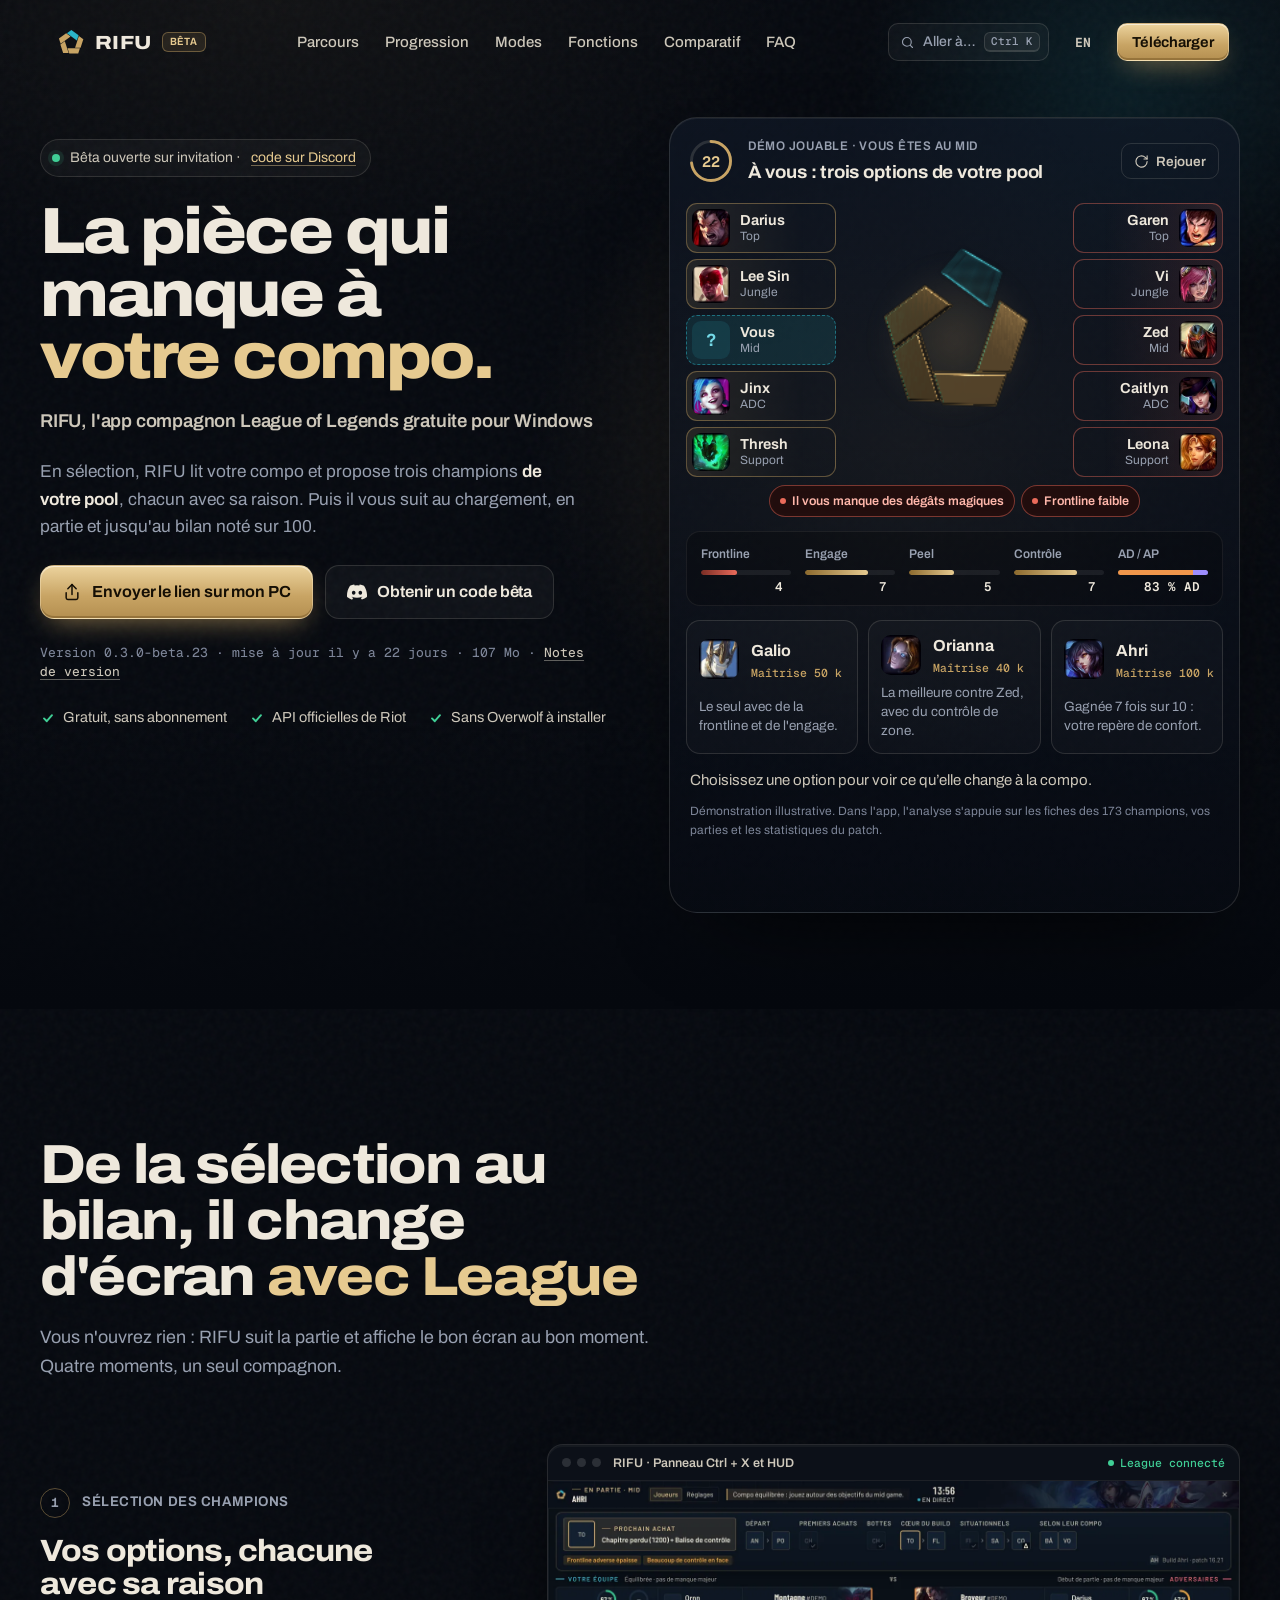
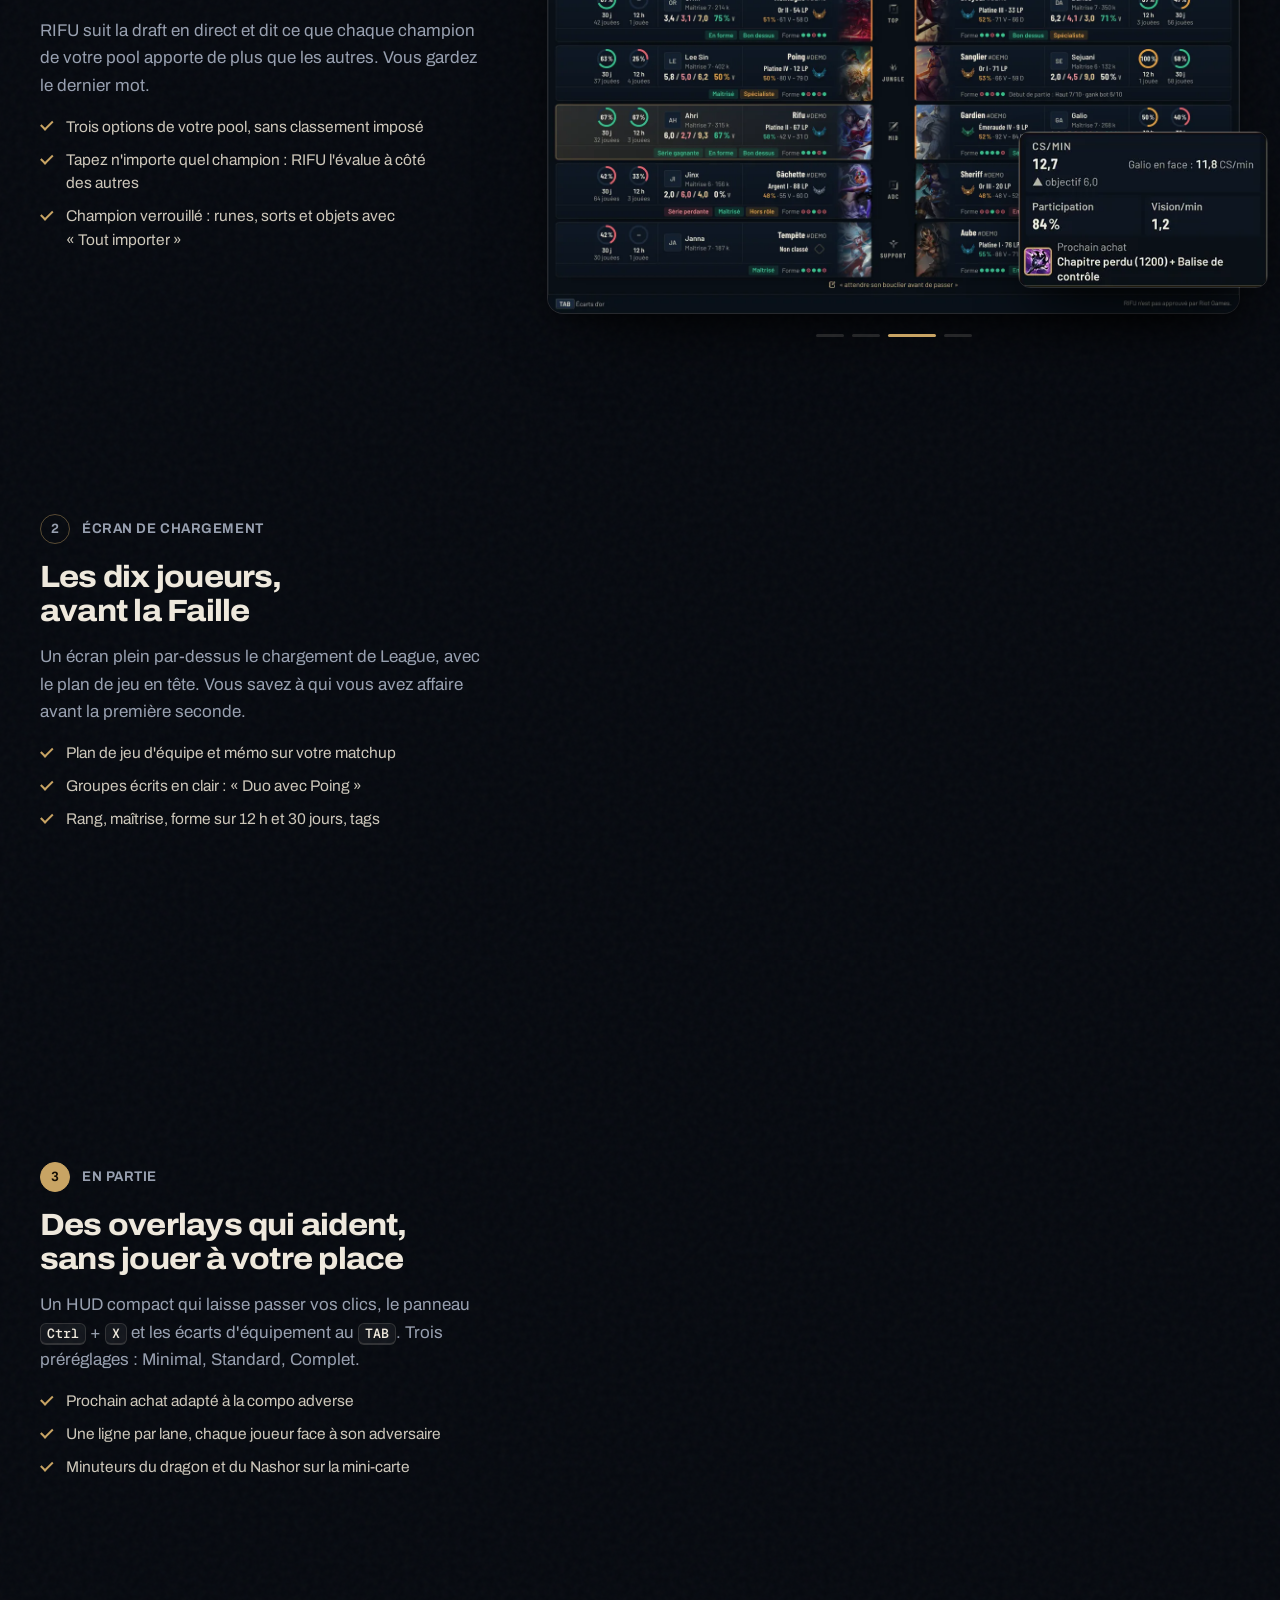
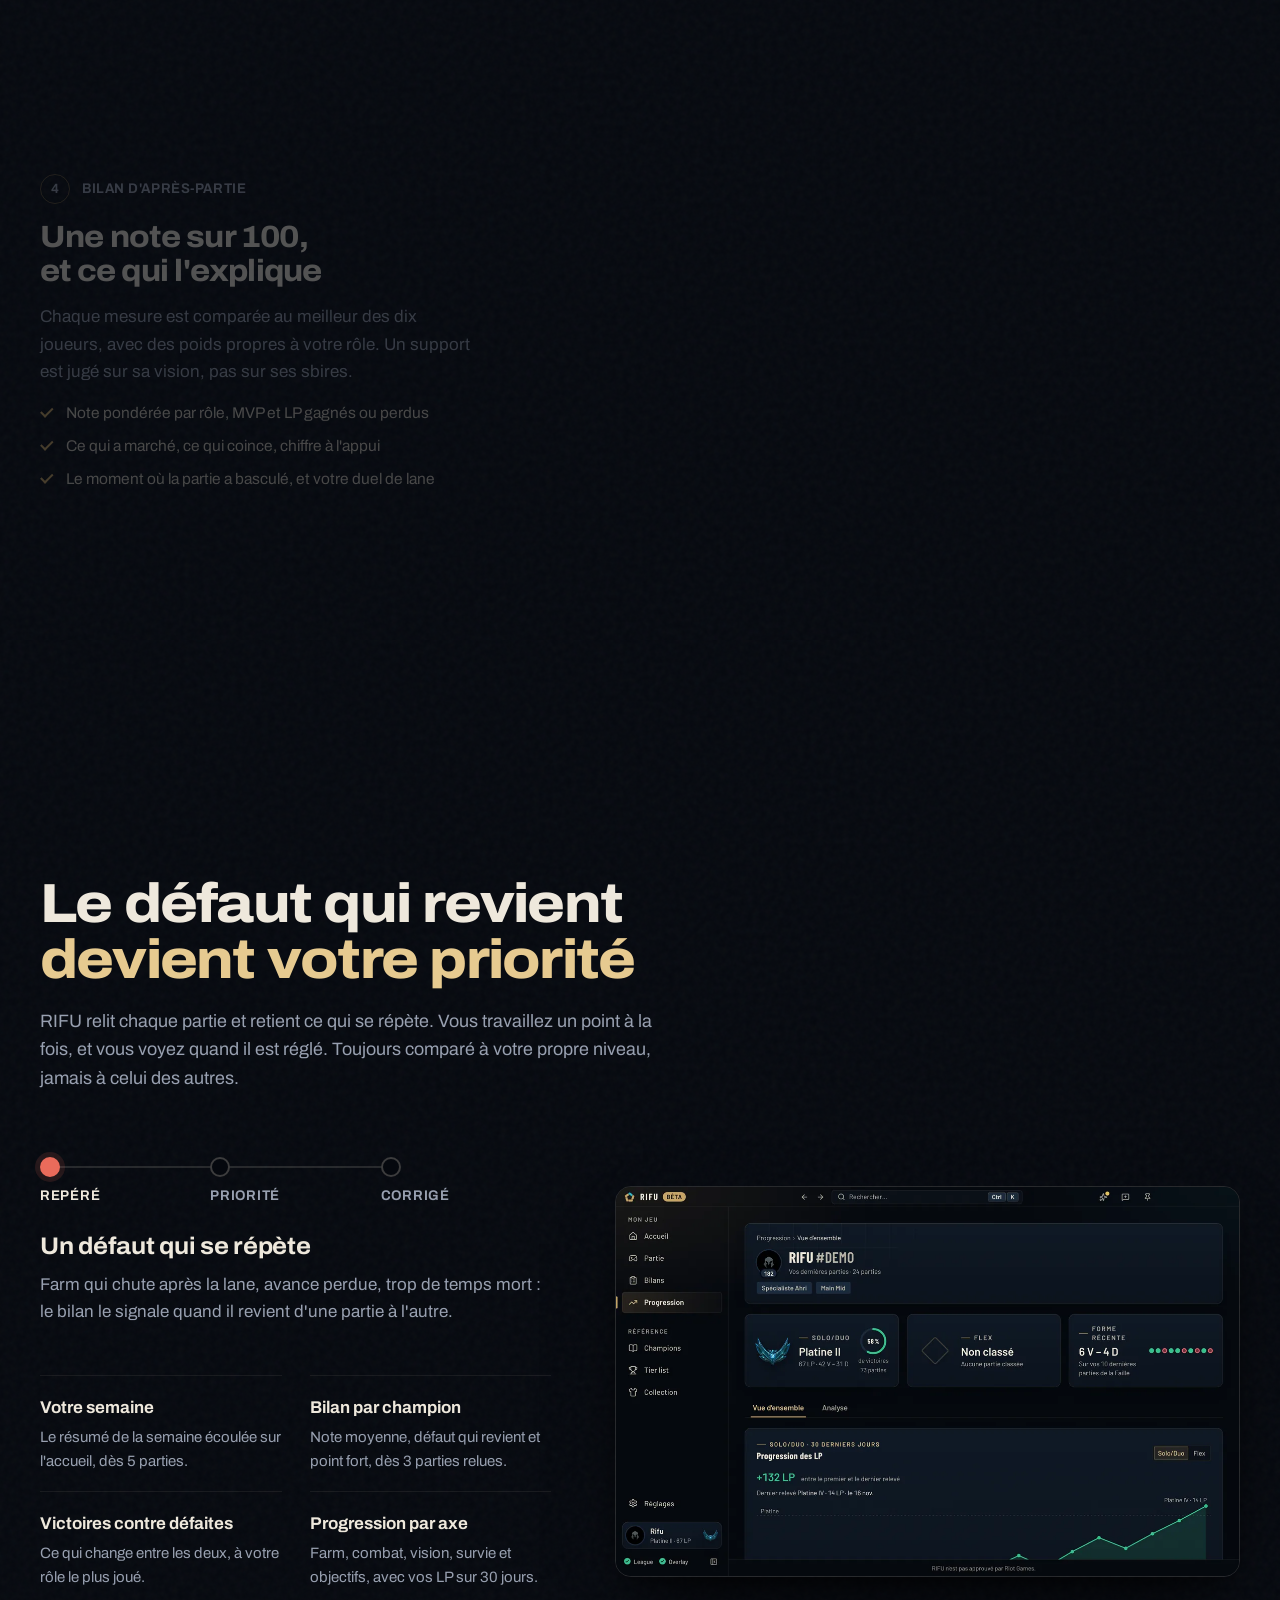
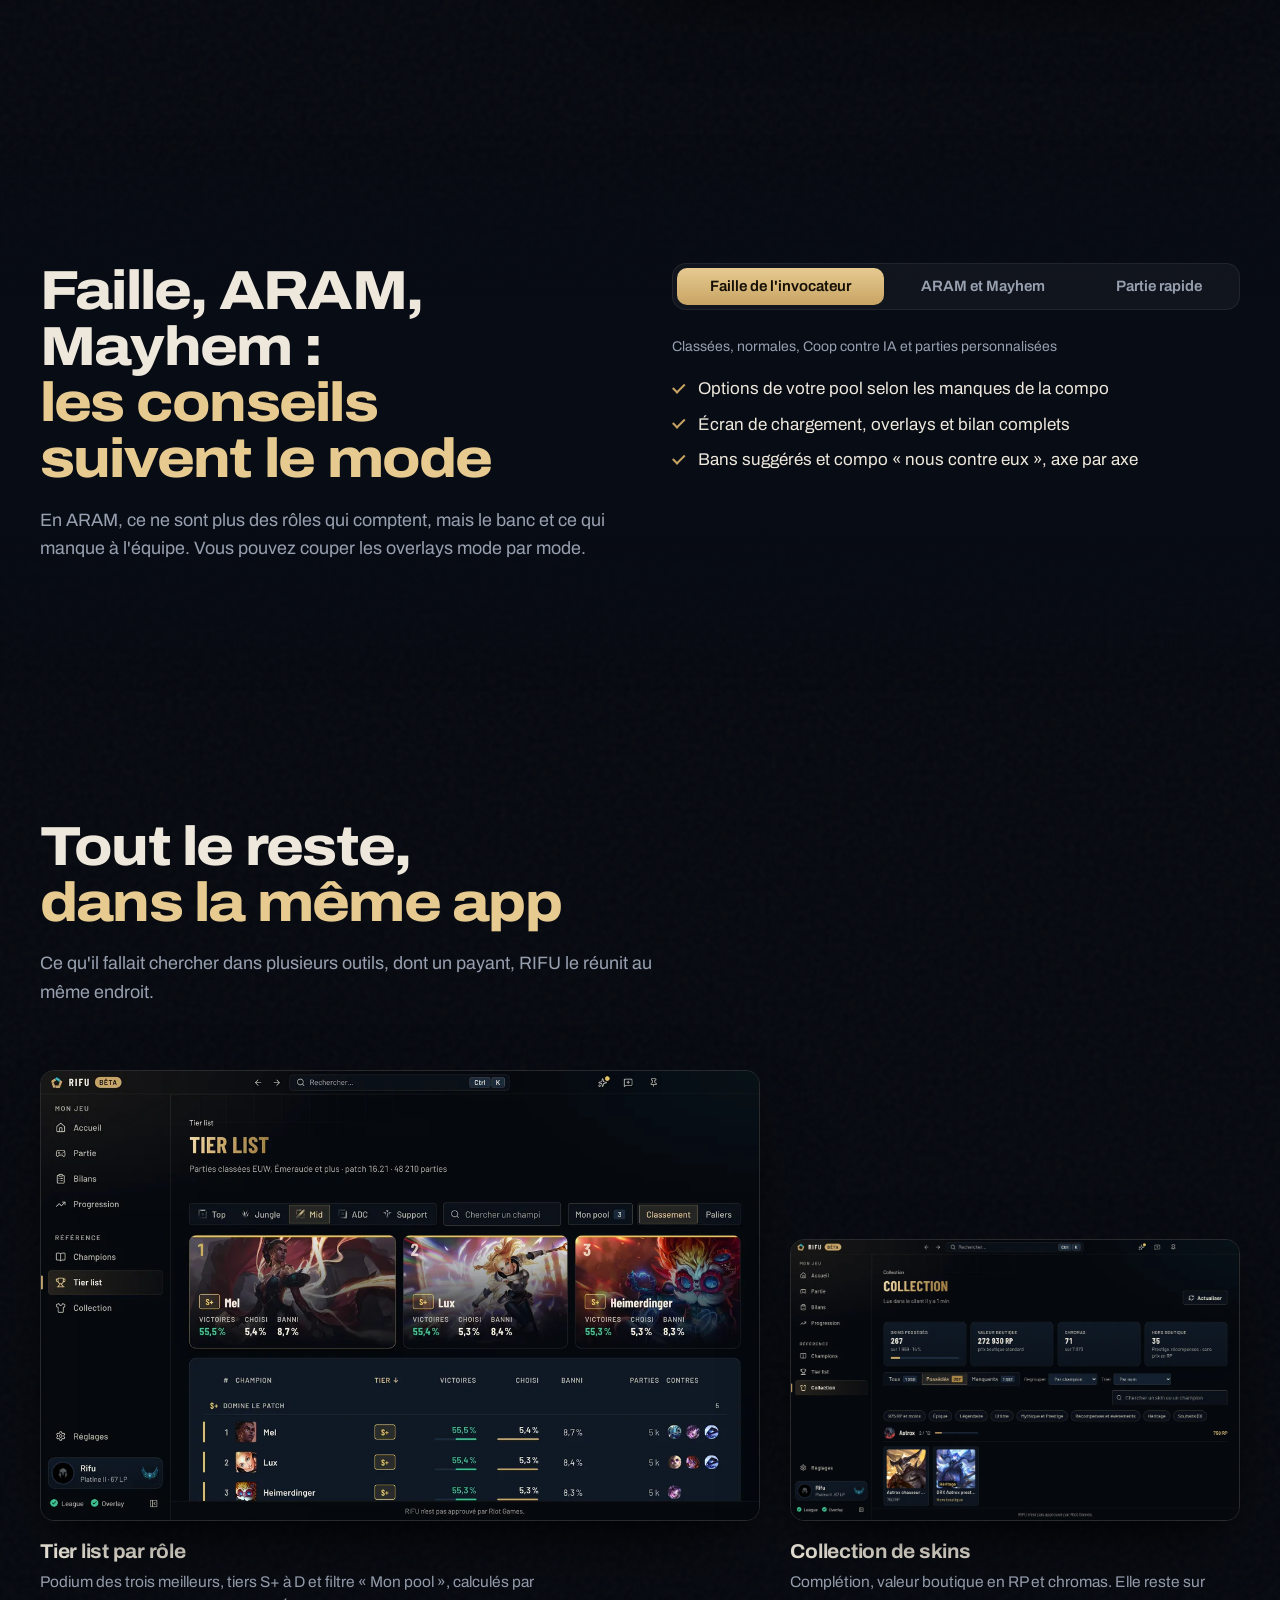
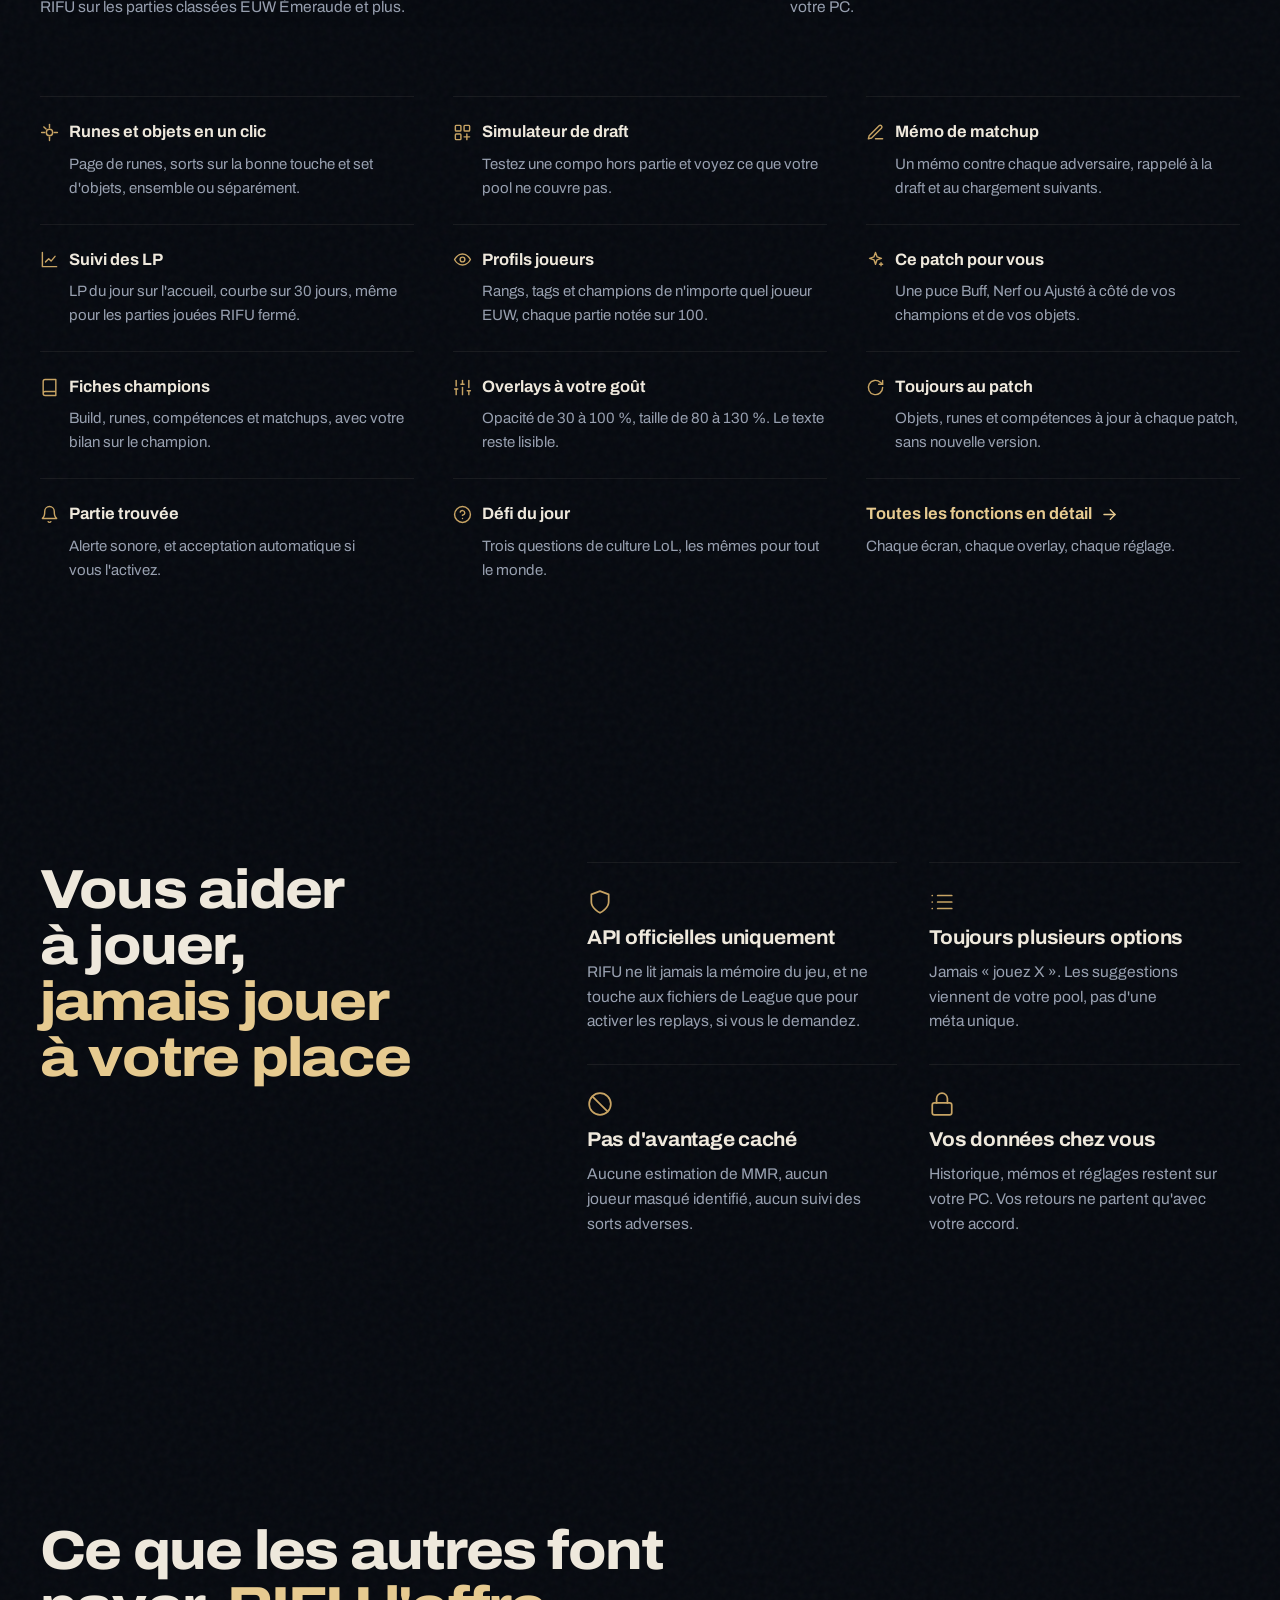
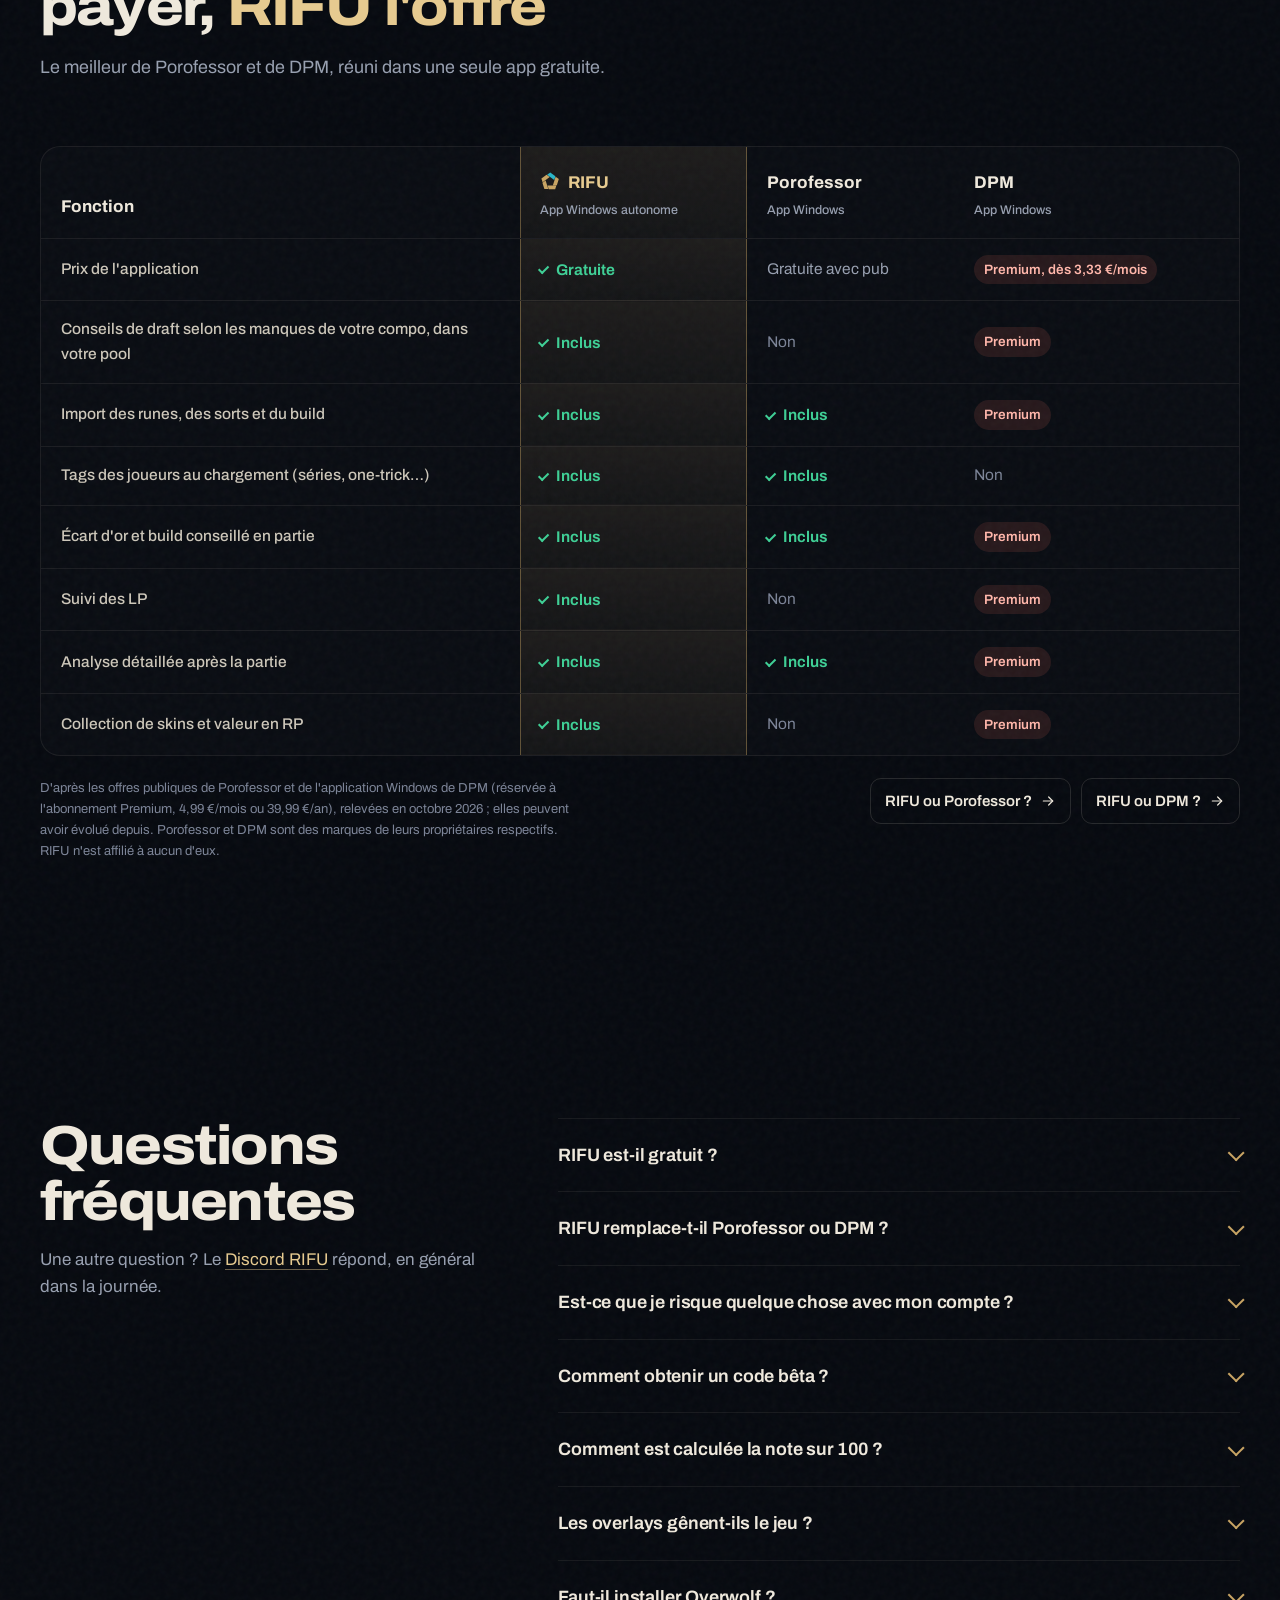
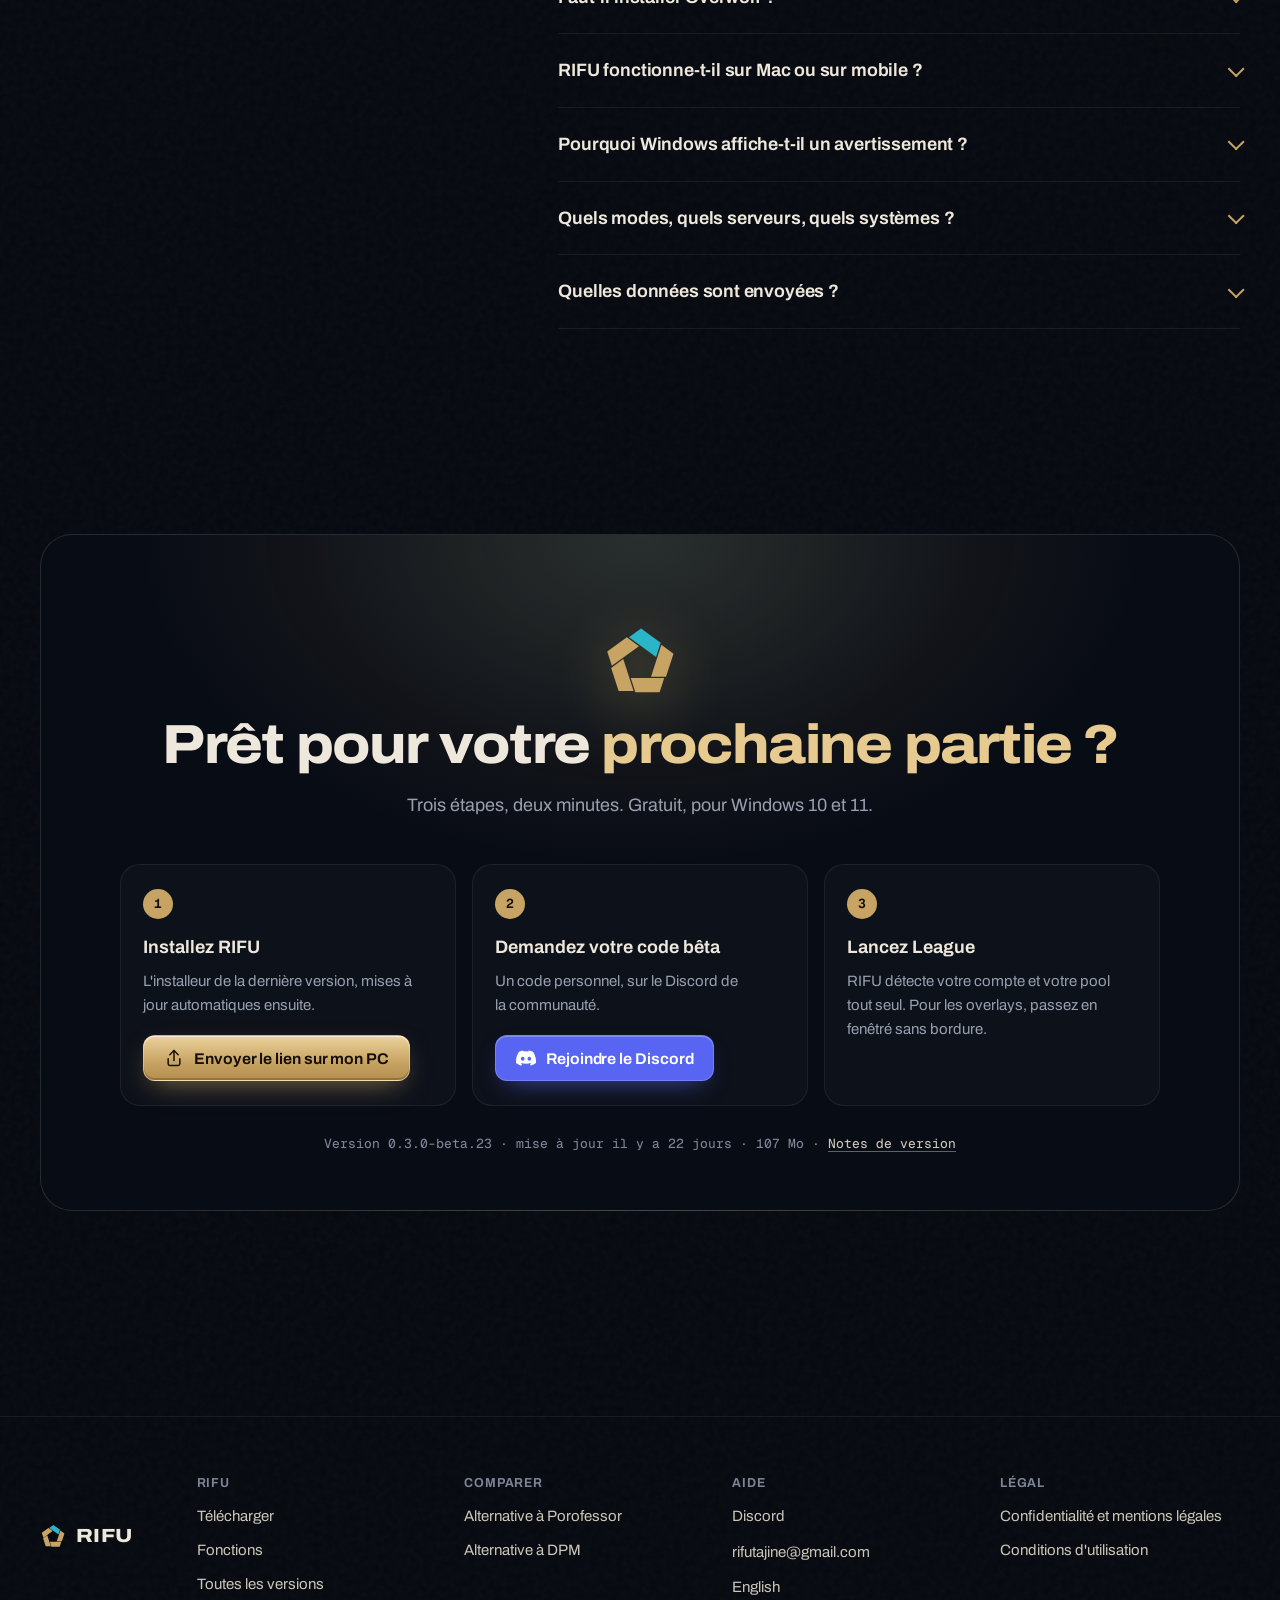
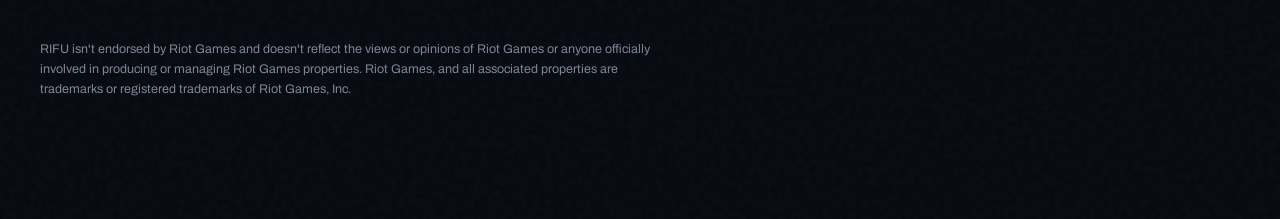
==== commit a5ed1e44: "Site : refonte « Forge 2027 » (héros 3D de draft, parcours collant, pages SEO, CTA selon l'appareil," ====
--- a/docs/index.html
+++ b/docs/index.html
@@ -15,27 +15,29 @@
   <meta property="og:site_name" content="RIFU">
   <meta property="og:locale" content="fr_FR">
   <meta property="og:locale:alternate" content="en_GB">
-  <meta property="og:title" content="RIFU · L'app compagnon League of Legends gratuite">
-  <meta property="og:description" content="Draft dans votre pool, scouting des 10 joueurs, overlays en jeu et bilan noté sur 100. Gratuit, pour Windows.">
+  <meta property="og:title" content="RIFU · La pièce qui manque à votre compo">
+  <meta property="og:description" content="L'app compagnon League of Legends gratuite : trois options de votre pool en draft, les dix joueurs au chargement, des overlays en jeu et un bilan noté sur 100.">
   <meta property="og:url" content="https://rifutajine.github.io/rifu-releases/">
   <meta property="og:image" content="https://rifutajine.github.io/rifu-releases/assets/og.jpg">
   <meta property="og:image:width" content="1200">
   <meta property="og:image:height" content="630">
   <meta property="og:image:alt" content="RIFU : écran de chargement avec les dix joueurs de la partie.">
   <meta name="twitter:card" content="summary_large_image">
-  <meta name="twitter:title" content="RIFU · L'app compagnon League of Legends gratuite">
-  <meta name="twitter:description" content="Draft dans votre pool, scouting des 10 joueurs, overlays en jeu et bilan noté sur 100. Gratuit, pour Windows.">
+  <meta name="twitter:title" content="RIFU · La pièce qui manque à votre compo">
+  <meta name="twitter:description" content="L'app compagnon League of Legends gratuite : draft dans votre pool, scouting des dix joueurs, overlays en jeu et bilan noté sur 100.">
   <meta name="twitter:image" content="https://rifutajine.github.io/rifu-releases/assets/og.jpg">
-  <meta name="theme-color" content="#060911">
+  <meta name="theme-color" content="#05080E">
   <meta name="color-scheme" content="dark">
   <link rel="manifest" href="site.webmanifest">
   <link rel="icon" href="assets/logo.svg" type="image/svg+xml">
   <link rel="icon" href="assets/favicon-32.png" sizes="32x32" type="image/png">
   <link rel="apple-touch-icon" href="assets/apple-touch-icon.png">
   <link rel="preload" href="assets/fonts/archivo-var.woff2" as="font" type="font/woff2" crossorigin>
+  <link rel="modulepreload" href="assets/penta3d.js">
   <link rel="stylesheet" href="assets/style.css">
   <script>document.documentElement.classList.add('js')</script>
   <script src="assets/site.js" defer></script>
+  <script type="speculationrules">{"prerender":[{"where":{"href_matches":"telecharger.html*"},"eagerness":"moderate"}],"prefetch":[{"where":{"href_matches":"*.html"},"eagerness":"moderate"}]}</script>
 
   <script type="application/ld+json">
   {
@@ -46,7 +48,8 @@
         "@id": "https://rifutajine.github.io/rifu-releases/#site",
         "url": "https://rifutajine.github.io/rifu-releases/",
         "name": "RIFU",
-        "inLanguage": "fr-FR"
+        "inLanguage": "fr-FR",
+        "publisher": { "@id": "https://rifutajine.github.io/rifu-releases/#org" }
       },
       {
         "@type": "Organization",
@@ -57,18 +60,6 @@
         "sameAs": [
           "https://github.com/Rifutajine/rifu-releases",
           "https://discord.gg/CGRcbW4SVw"
-        ]
-      },
-      {
-        "@type": "BreadcrumbList",
-        "@id": "https://rifutajine.github.io/rifu-releases/#breadcrumb",
-        "itemListElement": [
-          {
-            "@type": "ListItem",
-            "position": 1,
-            "name": "RIFU",
-            "item": "https://rifutajine.github.io/rifu-releases/"
-          }
         ]
       },
       {
@@ -87,6 +78,7 @@
         "downloadUrl": "https://rifutajine.github.io/rifu-releases/telecharger.html",
         "url": "https://rifutajine.github.io/rifu-releases/",
         "image": "https://rifutajine.github.io/rifu-releases/assets/og.jpg",
+        "publisher": { "@id": "https://rifutajine.github.io/rifu-releases/#org" },
         "screenshot": [
           "https://rifutajine.github.io/rifu-releases/assets/captures/selection.webp",
           "https://rifutajine.github.io/rifu-releases/assets/captures/chargement.webp",
@@ -118,6 +110,7 @@
           {"@type": "Question", "name": "Comment est calculée la note sur 100 ?", "acceptedAnswer": {"@type": "Answer", "text": "Chaque mesure de la partie (éliminations, participation, dégâts, or, sbires, vision, objectifs) est rapportée au meilleur des dix joueurs, puis pondérée selon votre rôle. Le meilleur de l'équipe gagnante est MVP ; le bilan nomme aussi le meilleur de l'autre équipe. Ce n'est ni un rang ni une estimation de MMR."}},
           {"@type": "Question", "name": "Les overlays gênent-ils le jeu ?", "acceptedAnswer": {"@type": "Answer", "text": "Non. Ils ne prennent jamais le focus du jeu, le HUD laisse passer vos clics, et vous réglez leur opacité (de 30 à 100 %) et leur taille. Pendant la bêta, ils demandent le mode fenêtré sans bordure ; le plein écran viendra avec la version signée."}},
           {"@type": "Question", "name": "Faut-il installer Overwolf ?", "acceptedAnswer": {"@type": "Answer", "text": "Non. RIFU est une application autonome : elle n'a pas besoin du client Overwolf."}},
+          {"@type": "Question", "name": "RIFU fonctionne-t-il sur Mac ou sur mobile ?", "acceptedAnswer": {"@type": "Answer", "text": "Non. RIFU est une application pour Windows 10 et 11, là où se joue League of Legends. Depuis un téléphone, vous pouvez déjà demander votre code bêta sur le Discord et vous envoyer le lien de téléchargement pour votre PC."}},
           {"@type": "Question", "name": "Pourquoi Windows affiche-t-il un avertissement ?", "acceptedAnswer": {"@type": "Answer", "text": "Pendant la bêta, l'installeur n'est pas encore signé par un certificat, donc Windows SmartScreen le signale. La signature est prévue pour la sortie publique. En attendant, téléchargez RIFU uniquement depuis ce site ou la page officielle des versions."}},
           {"@type": "Question", "name": "Quels modes, quels serveurs, quels systèmes ?", "acceptedAnswer": {"@type": "Answer", "text": "La Faille de l'invocateur (normales, classées, Coop contre IA, parties personnalisées), la Partie rapide, l'ARAM et l'ARAM Mayhem. En Arena, RIFU ne donne pas de conseil de draft, et les parties Brawl ne sont pas suivies. Serveur EUW, sur Windows 10 et 11."}},
           {"@type": "Question", "name": "Quelles données sont envoyées ?", "acceptedAnswer": {"@type": "Answer", "text": "Le minimum pour afficher les profils et l'écran de chargement. Tout le reste reste sur votre PC, et les retours ne partent que si vous l'activez. Le détail est dans la politique de confidentialité."}}
@@ -127,7 +120,7 @@
   }
   </script>
 </head>
-<body>
+<body class="home">
   <a class="skip" href="#contenu">Aller au contenu</a>
   <svg class="sprite" aria-hidden="true"><defs>
     <symbol id="i-download" viewBox="0 0 24 24"><path d="M12 3v12"/><path d="m7 10 5 5 5-5"/><path d="M5 21h14"/></symbol>
@@ -150,701 +143,468 @@
     <symbol id="i-check" viewBox="0 0 20 20"><path d="M5 10.5 8.5 14 15 6.5"/></symbol>
     <symbol id="i-search" viewBox="0 0 24 24"><circle cx="11" cy="11" r="7"/><path d="m20 20-3.5-3.5"/></symbol>
     <symbol id="i-discord" viewBox="0 0 24 24"><path fill="currentColor" stroke="none" d="M20.32 4.37A19.8 19.8 0 0 0 15.4 2.85a.07.07 0 0 0-.08.04c-.21.38-.45.87-.61 1.25a18.3 18.3 0 0 0-5.49 0 12.6 12.6 0 0 0-.62-1.25.08.08 0 0 0-.08-.04 19.7 19.7 0 0 0-4.89 1.52.07.07 0 0 0-.03.03C.53 9.05-.32 13.58.1 18.06a.08.08 0 0 0 .03.06 19.9 19.9 0 0 0 5.99 3.03.08.08 0 0 0 .08-.03c.46-.63.87-1.3 1.23-2a.08.08 0 0 0-.04-.1 13.1 13.1 0 0 1-1.87-.9.08.08 0 0 1 0-.13l.37-.29a.07.07 0 0 1 .08-.01c3.93 1.8 8.18 1.8 12.07 0a.07.07 0 0 1 .08 0l.37.3a.08.08 0 0 1 0 .12c-.6.35-1.22.65-1.87.9a.08.08 0 0 0-.04.1c.36.7.77 1.37 1.22 2a.08.08 0 0 0 .08.03 19.8 19.8 0 0 0 6.01-3.03.08.08 0 0 0 .03-.05c.5-5.18-.84-9.67-3.55-13.66a.06.06 0 0 0-.03-.03ZM8.02 15.33c-1.18 0-2.16-1.09-2.16-2.42s.96-2.42 2.16-2.42c1.21 0 2.18 1.1 2.16 2.42 0 1.33-.96 2.42-2.16 2.42Zm7.97 0c-1.18 0-2.15-1.09-2.15-2.42s.95-2.42 2.15-2.42c1.21 0 2.18 1.1 2.16 2.42 0 1.33-.95 2.42-2.16 2.42Z"/></symbol>
+    <symbol id="i-arrow" viewBox="0 0 24 24"><path d="M5 12h14"/><path d="m13 6 6 6-6 6"/></symbol>
+    <symbol id="i-share" viewBox="0 0 24 24"><path d="M12 15V3"/><path d="m7 8 5-5 5 5"/><path d="M5 13v6a2 2 0 0 0 2 2h10a2 2 0 0 0 2-2v-6"/></symbol>
   </defs></svg>
 
   <header class="top" id="top">
-    <div class="wrap">
+    <div class="top-bar">
       <a class="brand" href="./" aria-label="RIFU, accueil">
         <img src="assets/logo.svg" alt="" width="28" height="28">
         <span>RIFU</span>
         <small class="brand-beta">Bêta</small>
       </a>
       <nav class="nav" aria-label="Sections">
-        <a href="./#demo">Draft</a>
-        <a href="./#parcours">En partie</a>
+        <a href="./#parcours">Parcours</a>
         <a href="./#progression">Progression</a>
-        <a href="./#modes">ARAM</a>
+        <a href="./#modes">Modes</a>
         <a href="./#fonctions">Fonctions</a>
         <a href="./#comparatif">Comparatif</a>
         <a href="./#faq">FAQ</a>
       </nav>
-      <button class="cmd-btn" type="button" data-cmd-open aria-label="Ouvrir la navigation rapide (Ctrl + K)">
-        <svg viewBox="0 0 24 24" aria-hidden="true"><use href="#i-search"/></svg>
+      <button class="cmd-btn" type="button" data-cmd-open aria-label="Navigation rapide (Ctrl + K)">
+        <svg class="ico" aria-hidden="true"><use href="#i-search"/></svg>
         <span>Aller à…</span>
-        <kbd>Ctrl</kbd><kbd>K</kbd>
+        <kbd>Ctrl K</kbd>
       </button>
       <a class="lang" href="en/" hreflang="en" lang="en" aria-label="English version">EN</a>
-      <a class="btn btn-primary btn-sm" href="telecharger.html?dl=1">Télécharger</a>
+      <a class="btn btn-primary btn-sm" href="telecharger.html?dl=1" data-dl data-goatcounter-click="cta-entete">Télécharger</a>
     </div>
   </header>
 
   <main id="contenu">
-    <div class="hero" id="telecharger">
+    <section class="hero" aria-labelledby="titre">
+      <div class="hero-light" aria-hidden="true"></div>
+      <div class="wrap hero-grid">
+        <div class="hero-copy">
+          <p class="hero-status"><i aria-hidden="true"></i>Bêta ouverte sur invitation · <a data-discord href="#" data-goatcounter-click="statut-discord">code sur Discord</a></p>
+          <h1 id="titre">
+            <span class="h1-big">La pièce qui manque à <em>votre compo.</em></span>
+            <span class="h1-sub">RIFU, l'app compagnon League of Legends gratuite pour Windows</span>
+          </h1>
+          <p class="lead">En sélection, RIFU lit votre compo et propose trois champions <strong>de votre pool</strong>, chacun avec sa raison. Puis il vous suit au chargement, en partie et jusqu'au bilan noté sur 100.</p>
+          <div class="cta-row">
+            <a class="btn btn-primary btn-lg" href="telecharger.html?dl=1" data-dl data-goatcounter-click="cta-heros"><svg class="ico" aria-hidden="true"><use href="#i-download"/></svg><span data-dl-label>Télécharger pour Windows</span></a>
+            <a class="btn btn-ghost btn-lg" data-discord href="#" data-goatcounter-click="cta-heros-discord"><svg class="ico" aria-hidden="true"><use href="#i-discord"/></svg>Obtenir un code bêta</a>
+          </div>
+          <p class="dl-meta" data-download-meta>Windows 10 et 11 · gratuit · code bêta requis</p>
+          <ul class="proof" aria-label="En bref">
+            <li><svg class="ico" aria-hidden="true"><use href="#i-check"/></svg>Gratuit, sans abonnement</li>
+            <li><svg class="ico" aria-hidden="true"><use href="#i-check"/></svg>API officielles de Riot</li>
+            <li><svg class="ico" aria-hidden="true"><use href="#i-check"/></svg>Sans Overwolf à installer</li>
+          </ul>
+        </div>
+
+        <div class="stage" id="demo" data-demo data-penta-host aria-labelledby="demo-titre">
+          <div class="stage-head">
+            <span class="timer" data-timer aria-hidden="true"><svg viewBox="0 0 40 40"><circle cx="20" cy="20" r="17"/><circle class="timer-run" cx="20" cy="20" r="17" pathLength="1"/></svg><span>30</span></span>
+            <div class="stage-title">
+              <p id="demo-titre">Démo jouable · vous êtes au mid</p>
+              <strong data-phase aria-live="polite">La draft commence…</strong>
+            </div>
+            <button class="replay" type="button" data-replay><svg class="ico" aria-hidden="true"><use href="#i-refresh"/></svg>Rejouer</button>
+          </div>
+
+          <div class="stage-body">
+            <ul class="roster roster-ally" aria-label="Votre équipe">
+              <li class="slot" data-ally="0"><img src="assets/champions/darius.webp" alt="" width="40" height="40"><span><b data-name="Darius">Darius</b><small>Top</small></span></li>
+              <li class="slot" data-ally="1"><img src="assets/champions/leesin.webp" alt="" width="40" height="40"><span><b data-name="Lee Sin">Lee Sin</b><small>Jungle</small></span></li>
+              <li class="slot is-you" data-you><span class="you-ic"><img src="assets/champions/galio.webp" alt="" width="40" height="40" hidden><i aria-hidden="true">?</i></span><span><b>Vous</b><small>Mid</small></span></li>
+              <li class="slot" data-ally="2"><img src="assets/champions/jinx.webp" alt="" width="40" height="40"><span><b data-name="Jinx">Jinx</b><small>ADC</small></span></li>
+              <li class="slot" data-ally="3"><img src="assets/champions/thresh.webp" alt="" width="40" height="40"><span><b data-name="Thresh">Thresh</b><small>Support</small></span></li>
+            </ul>
+
+            <div class="stage-core" role="img" aria-label="Votre composition : une lame par joueur, la vôtre en cyan.">
+              <canvas class="penta-canvas" data-penta-canvas></canvas>
+              <svg class="penta-svg" viewBox="0 0 64 64" aria-hidden="true">
+                <path data-seg="0" d="M4.4 24 20.9 12.1 31.1 19.5 8.3 36Z"/>
+                <path data-seg="1" d="M14 57.2 7.7 37.8 17.9 30.4 26.6 57.2Z"/>
+                <path data-seg="you" class="you" d="M32.9 4.7 49.4 16.6 45.5 28.6 22.7 12.1Z"/>
+                <path data-seg="2" d="M48.5 58.3 28.1 58.3 24.2 46.3 52.4 46.3Z"/>
+                <path data-seg="3" d="M60.2 25.8 53.9 45.2 41.3 45.2 50 18.4Z"/>
+              </svg>
+            </div>
+
+            <ul class="roster roster-enemy" aria-label="Adversaires">
+              <li class="slot" data-enemy="0"><img src="assets/champions/garen.webp" alt="" width="40" height="40"><span><b data-name="Garen">Garen</b><small>Top</small></span></li>
+              <li class="slot" data-enemy="1"><img src="assets/champions/vi.webp" alt="" width="40" height="40"><span><b data-name="Vi">Vi</b><small>Jungle</small></span></li>
+              <li class="slot" data-enemy="2"><img src="assets/champions/zed.webp" alt="" width="40" height="40"><span><b data-name="Zed">Zed</b><small>Mid</small></span></li>
+              <li class="slot" data-enemy="3"><img src="assets/champions/caitlyn.webp" alt="" width="40" height="40"><span><b data-name="Caitlyn">Caitlyn</b><small>ADC</small></span></li>
+              <li class="slot" data-enemy="4"><img src="assets/champions/leona.webp" alt="" width="40" height="40"><span><b data-name="Leona">Leona</b><small>Support</small></span></li>
+            </ul>
+          </div>
+
+          <div class="gaps" data-gaps aria-live="polite"></div>
+
+          <div class="readout" role="group" aria-label="Votre composition, axe par axe">
+            <div class="axis"><span>Frontline</span><div class="bar" data-axis="frontline"><i></i></div><output>0</output></div>
+            <div class="axis"><span>Engage</span><div class="bar" data-axis="engage"><i></i></div><output>0</output></div>
+            <div class="axis"><span>Peel</span><div class="bar" data-axis="peel"><i></i></div><output>0</output></div>
+            <div class="axis"><span>Contrôle</span><div class="bar" data-axis="cc"><i></i></div><output>0</output></div>
+            <div class="axis axis-dmg"><span>AD / AP</span><div class="dmg-bar" data-dmg><span class="ad"></span><span class="ap"></span></div><output data-dmg-out>—</output></div>
+          </div>
+
+          <div class="options" role="group" aria-label="Trois options de votre pool">
+            <button class="option" type="button" data-option aria-pressed="false" disabled data-name="Galio" data-axes="3,3,1,3" data-verdict="Galio comble vos deux manques : c'est l'option qui équilibre le plus la compo.">
+              <img src="assets/champions/galio.webp" alt="" width="44" height="44">
+              <span class="option-txt"><span class="option-name"><b>Galio</b><small>Maîtrise 50&nbsp;k</small></span><span class="option-why">Le seul avec de la frontline et de l'engage.</span></span>
+            </button>
+            <button class="option" type="button" data-option aria-pressed="false" disabled data-name="Orianna" data-axes="0,1,2,3" data-verdict="Orianna apporte les dégâts magiques et tient Zed, mais la frontline reste faible.">
+              <img src="assets/champions/orianna.webp" alt="" width="44" height="44">
+              <span class="option-txt"><span class="option-name"><b>Orianna</b><small>Maîtrise 40&nbsp;k</small></span><span class="option-why">La meilleure contre Zed, avec du contrôle de zone.</span></span>
+            </button>
+            <button class="option" type="button" data-option aria-pressed="false" disabled data-name="Ahri" data-axes="0,1,0,2" data-verdict="Ahri, votre champion le plus sûr : les dégâts magiques sont là, la frontline reste faible.">
+              <img src="assets/champions/ahri.webp" alt="" width="44" height="44">
+              <span class="option-txt"><span class="option-name"><b>Ahri</b><small>Maîtrise 100&nbsp;k</small></span><span class="option-why">Gagnée 7 fois sur 10 : votre repère de confort.</span></span>
+            </button>
+          </div>
+
+          <div class="stage-foot">
+            <p class="verdict" data-verdict-out aria-live="polite"></p>
+            <div class="import-bar" data-import-bar hidden>
+              <div class="import-meta" data-import-meta></div>
+              <button class="import-btn" type="button" data-import-btn>Tout importer dans League</button>
+            </div>
+            <p class="stage-note">Démonstration illustrative. Dans l'app, l'analyse s'appuie sur les fiches des 173 champions, vos parties et les statistiques du patch.</p>
+          </div>
+        </div>
+      </div>
+    </section>
+
+    <section class="journey" id="parcours" aria-labelledby="parcours-titre">
       <div class="wrap">
-        <svg class="hero-penta" viewBox="0 0 64 64" aria-hidden="true">
-          <path data-seg="0" d="M4.4 24 20.9 12.1 31.1 19.5 8.3 36Z"/>
-          <path data-seg="1" d="M14 57.2 7.7 37.8 17.9 30.4 26.6 57.2Z"/>
-          <path data-seg="you" class="you" d="M32.9 4.7 49.4 16.6 45.5 28.6 22.7 12.1Z"/>
-          <path data-seg="2" d="M48.5 58.3 28.1 58.3 24.2 46.3 52.4 46.3Z"/>
-          <path data-seg="3" d="M60.2 25.8 53.9 45.2 41.3 45.2 50 18.4Z"/>
-        </svg>
-
-        <div class="hero-top-meta">
-          <span class="eyebrow">Compagnon Windows · Serveur EUW</span>
-          <span class="hero-status"><i></i><span>Bêta sur invitation · <a data-discord href="#">Obtenir un code sur Discord →</a></span></span>
-        </div>
-
-        <h1>
-          <span class="big"><span>Jouez avec un</span> <span class="accent">coup d’avance.</span></span>
-          <span class="sub">RIFU, l'app compagnon League of Legends gratuite</span>
-        </h1>
-
-        <div class="hero-row">
-          <p class="lead">Il vous suit de la sélection au bilan : <strong>draft dans votre pool</strong>, <strong>scouting des dix joueurs</strong>, <strong>overlays en jeu</strong> et <strong>note de partie sur 100</strong>, en classée comme en ARAM. Il vous dit pourquoi, et vous laisse choisir. Tout est gratuit.</p>
-          <div class="hero-side">
-            <div>
-              <div class="cta">
-                <a class="btn btn-primary btn-lg" id="hero-download-btn" href="telecharger.html?dl=1"><svg class="ico"><use href="#i-download"/></svg>Télécharger pour Windows</a>
-                <a class="btn btn-ghost btn-lg" id="hero-demo-btn" href="#demo">Essayer une draft</a>
-              </div>
-              <p class="dl-meta" data-download-meta>Windows 10 et 11 · code bêta requis</p>
-            </div>
-            <div class="beta-flow" aria-label="Parcours d'accès bêta">
-              <span><b>1</b> Installez l'app Windows</span>
-              <span><b>2</b> <a data-discord href="#">Demandez votre code bêta sur Discord</a></span>
-            </div>
-            <ul class="proof">
-              <li>100 % gratuit</li>
-              <li>API officielles de Riot</li>
-              <li>Sans client Overwolf</li>
-            </ul>
-          </div>
-        </div>
-
-        <div class="console" id="demo" data-demo>
-          <div class="console-window" aria-hidden="true">
-            <span class="console-win-brand"><img src="assets/logo.svg" alt="" width="16" height="16">RIFU <small class="brand-beta">Bêta</small></span>
-            <div class="console-win-steps">
-              <span class="is-active">1 · Sélection</span>
-              <span>2 · Chargement</span>
-              <span>3 · En jeu</span>
-              <span>4 · Bilan</span>
-            </div>
-            <span class="console-win-status">League connecté · EUW</span>
-          </div>
-          <div class="console-bar">
-            <span class="timer" data-timer><span>30</span></span>
-            <div class="console-phase"><small>Démo jouable · votre choix au mid</small><strong data-phase aria-live="polite">La draft commence…</strong></div>
-            <button class="console-replay" id="demo-replay-btn" type="button" data-replay><svg class="ico"><use href="#i-refresh"/></svg>Rejouer</button>
-          </div>
-          <div class="console-grid">
-            <div class="team team-ally">
-              <h3>Votre équipe</h3>
-              <ul class="slots">
-                <li class="slot" data-ally="0"><div class="ic"><img src="assets/champions/darius.webp" alt="" width="40" height="40"></div><div><b data-name="Darius">Darius</b><span>Top</span></div></li>
-                <li class="slot" data-ally="1"><div class="ic"><img src="assets/champions/leesin.webp" alt="" width="40" height="40"></div><div><b data-name="Lee Sin">Lee Sin</b><span>Jungle</span></div></li>
-                <li class="slot is-you" data-you><div class="ic"><img src="assets/champions/galio.webp" alt="" width="40" height="40" hidden>?</div><div><b>Vous</b><span>Mid</span></div></li>
-                <li class="slot" data-ally="2"><div class="ic"><img src="assets/champions/jinx.webp" alt="" width="40" height="40"></div><div><b data-name="Jinx">Jinx</b><span>ADC</span></div></li>
-                <li class="slot" data-ally="3"><div class="ic"><img src="assets/champions/thresh.webp" alt="" width="40" height="40"></div><div><b data-name="Thresh">Thresh</b><span>Support</span></div></li>
+        <header class="sec-head">
+          <h2 id="parcours-titre">De la sélection au bilan, il change d'écran <span class="gold">avec League</span></h2>
+          <p>Vous n'ouvrez rien : RIFU suit la partie et affiche le bon écran au bon moment. Quatre moments, un seul compagnon.</p>
+        </header>
+
+        <div class="journey-grid" data-journey>
+          <ol class="jsteps">
+            <li class="jstep" id="selection" data-step="0">
+              <p class="jstep-mark"><b>1</b>Sélection des champions</p>
+              <h3>Vos options, chacune avec sa raison</h3>
+              <p>RIFU suit la draft en direct et dit ce que chaque champion de votre pool apporte de plus que les autres. Vous gardez le dernier mot.</p>
+              <ul class="ticks">
+                <li>Trois options de votre pool, sans classement imposé</li>
+                <li>Tapez n'importe quel champion : RIFU l'évalue à côté des autres</li>
+                <li>Champion verrouillé : runes, sorts et objets avec «&nbsp;Tout importer&nbsp;»</li>
               </ul>
-            </div>
-
-            <div class="core">
-              <div class="compo" role="group" aria-label="Votre composition">
-                <svg class="penta" viewBox="0 0 64 64" aria-hidden="true">
-                  <path data-seg="0" d="M4.4 24 20.9 12.1 31.1 19.5 8.3 36Z"/>
-                  <path data-seg="1" d="M14 57.2 7.7 37.8 17.9 30.4 26.6 57.2Z"/>
-                  <path data-seg="you" class="you" d="M32.9 4.7 49.4 16.6 45.5 28.6 22.7 12.1Z"/>
-                  <path data-seg="2" d="M48.5 58.3 28.1 58.3 24.2 46.3 52.4 46.3Z"/>
-                  <path data-seg="3" d="M60.2 25.8 53.9 45.2 41.3 45.2 50 18.4Z"/>
-                </svg>
-                <div class="axes">
-                  <div class="axis"><span>Frontline</span><div class="bar" data-axis="frontline"><i></i></div><output>0</output></div>
-                  <div class="axis"><span>Engage</span><div class="bar" data-axis="engage"><i></i></div><output>0</output></div>
-                  <div class="axis"><span>Peel</span><div class="bar" data-axis="peel"><i></i></div><output>0</output></div>
-                  <div class="axis"><span>Contrôle</span><div class="bar" data-axis="cc"><i></i></div><output>0</output></div>
-                  <div class="axis"><span>AD / AP</span><div class="dmg-bar" data-dmg><span class="ad"></span><span class="ap"></span></div><output data-dmg-out>—</output></div>
+              <a class="jstep-media zoom" href="assets/captures/selection.webp"><img src="assets/captures/selection-1x.webp" srcset="assets/captures/selection-1x.webp 1240w, assets/captures/selection.webp 2480w" sizes="(max-width: 960px) 100vw, 700px" width="2480" height="1550" loading="lazy" alt="Sélection des champions dans RIFU : votre équipe, les adversaires et les options de votre pool, Ahri et Galio, chacune avec ce qu'elle apporte de plus."></a>
+            </li>
+            <li class="jstep" id="chargement" data-step="1">
+              <p class="jstep-mark"><b>2</b>Écran de chargement</p>
+              <h3>Les dix joueurs, avant la Faille</h3>
+              <p>Un écran plein par-dessus le chargement de League, avec le plan de jeu en tête. Vous savez à qui vous avez affaire avant la première seconde.</p>
+              <ul class="ticks">
+                <li>Plan de jeu d'équipe et mémo sur votre matchup</li>
+                <li>Groupes écrits en clair : «&nbsp;Duo avec Poing&nbsp;»</li>
+                <li>Rang, maîtrise, forme sur 12&nbsp;h et 30&nbsp;jours, tags</li>
+              </ul>
+              <a class="jstep-media zoom" href="assets/captures/chargement.webp"><img src="assets/captures/chargement-1x.webp" srcset="assets/captures/chargement-1x.webp 1280w, assets/captures/chargement.webp 2560w" sizes="(max-width: 960px) 100vw, 700px" width="2560" height="1440" loading="lazy" alt="Écran de chargement plein écran de RIFU : le plan de jeu en tête, puis les dix joueurs avec leur rang, leurs tags, leur forme et leur groupe."></a>
+            </li>
+            <li class="jstep" id="en-partie" data-step="2">
+              <p class="jstep-mark"><b>3</b>En partie</p>
+              <h3>Des overlays qui aident, sans jouer à votre place</h3>
+              <p>Un HUD compact qui laisse passer vos clics, le panneau <kbd>Ctrl</kbd> + <kbd>X</kbd> et les écarts d'équipement au <kbd>TAB</kbd>. Trois préréglages : Minimal, Standard, Complet.</p>
+              <ul class="ticks">
+                <li>Prochain achat adapté à la compo adverse</li>
+                <li>Une ligne par lane, chaque joueur face à son adversaire</li>
+                <li>Minuteurs du dragon et du Nashor sur la mini-carte</li>
+              </ul>
+              <a class="jstep-media zoom" href="assets/captures/panneau.webp"><img src="assets/captures/panneau-1x.webp" srcset="assets/captures/panneau-1x.webp 1440w, assets/captures/panneau.webp 2880w" sizes="(max-width: 960px) 100vw, 700px" width="2880" height="1800" loading="lazy" alt="Panneau Ctrl + X en partie : le prochain achat et les étapes du build en haut, puis une ligne par lane avec chaque joueur face à son adversaire."></a>
+            </li>
+            <li class="jstep" id="bilan" data-step="3">
+              <p class="jstep-mark"><b>4</b>Bilan d'après-partie</p>
+              <h3>Une note sur 100, et ce qui l'explique</h3>
+              <p>Chaque mesure est comparée au meilleur des dix joueurs, avec des poids propres à votre rôle. Un support est jugé sur sa vision, pas sur ses sbires.</p>
+              <ul class="ticks">
+                <li>Note pondérée par rôle, MVP et LP gagnés ou perdus</li>
+                <li>Ce qui a marché, ce qui coince, chiffre à l'appui</li>
+                <li>Le moment où la partie a basculé, et votre duel de lane</li>
+              </ul>
+              <a class="jstep-media zoom" href="assets/captures/bilan.webp"><img src="assets/captures/bilan-1x.webp" srcset="assets/captures/bilan-1x.webp 1240w, assets/captures/bilan.webp 2480w" sizes="(max-width: 960px) 100vw, 700px" width="2480" height="1550" loading="lazy" alt="Bilan de fin de partie, onglet Résumé : victoire, note de 92 sur 100, LP gagnés, points forts et chiffres clés."></a>
+            </li>
+          </ol>
+
+          <div class="jscreen" aria-hidden="true">
+            <div class="jscreen-sticky">
+              <div class="screen">
+                <div class="screen-bar"><span class="screen-dots"><i></i><i></i><i></i></span><span class="screen-title" data-screen-title>RIFU · Sélection des champions</span><span class="screen-live"><i></i>League connecté</span></div>
+                <div class="screen-stack">
+                  <img class="is-on" data-screen="0" src="assets/captures/selection-1x.webp" srcset="assets/captures/selection-1x.webp 1240w, assets/captures/selection.webp 2480w" sizes="760px" width="2480" height="1550" alt="" loading="lazy">
+                  <img data-screen="1" src="assets/captures/chargement-1x.webp" srcset="assets/captures/chargement-1x.webp 1280w, assets/captures/chargement.webp 2560w" sizes="760px" width="2560" height="1440" alt="" loading="lazy">
+                  <img data-screen="2" src="assets/captures/panneau-1x.webp" srcset="assets/captures/panneau-1x.webp 1440w, assets/captures/panneau.webp 2880w" sizes="760px" width="2880" height="1800" alt="" loading="lazy">
+                  <img data-screen="3" src="assets/captures/bilan-1x.webp" srcset="assets/captures/bilan-1x.webp 1240w, assets/captures/bilan.webp 2480w" sizes="760px" width="2480" height="1550" alt="" loading="lazy">
                 </div>
               </div>
-              <div class="gaps" data-gaps aria-live="polite"></div>
-              <div class="options">
-                <button class="option" id="opt-galio" type="button" data-option aria-pressed="false" data-name="Galio" data-axes="3,3,1,3" data-verdict="Galio : vos deux manques sont comblés. C'est l'option qui équilibre le plus la compo.">
-                  <span class="option-head"><img src="assets/champions/galio.webp" alt="" width="44" height="44"><span><b>Galio</b><span>Votre pool · maîtrise 50 k</span></span></span>
-                  <span class="tags"><em>Dégâts AP</em><em>Frontline</em><em>Engage</em></span>
-                  <p>Le seul avec de la frontline et de l'engage.</p>
-                </button>
-                <button class="option" id="opt-orianna" type="button" data-option aria-pressed="false" data-name="Orianna" data-axes="0,1,2,3" data-verdict="Orianna : les dégâts magiques sont là et Zed est mieux tenu, mais la frontline reste faible.">
-                  <span class="option-head"><img src="assets/champions/orianna.webp" alt="" width="44" height="44"><span><b>Orianna</b><span>Votre pool · maîtrise 40 k</span></span></span>
-                  <span class="tags"><em>Dégâts AP</em><em>Contrôle</em></span>
-                  <p>Le seul bon contre Zed, avec du contrôle de zone.</p>
-                </button>
-                <button class="option" id="opt-ahri" type="button" data-option aria-pressed="false" data-name="Ahri" data-axes="0,1,0,2" data-verdict="Ahri : votre champion le plus sûr. Les dégâts magiques sont là, la frontline reste faible.">
-                  <span class="option-head"><img src="assets/champions/ahri.webp" alt="" width="44" height="44"><span><b>Ahri</b><span>Votre pool · maîtrise 100 k</span></span></span>
-                  <span class="tags"><em>Dégâts AP</em><em>Confort</em></span>
-                  <p>Vous l'avez gagné 7 fois sur 10 : votre meilleur repère de confort.</p>
-                </button>
-              </div>
-              <div class="console-foot">
-                <p class="verdict" data-verdict-out aria-live="polite"></p>
-                <div class="import-preview" data-import-bar hidden>
-                  <div class="import-meta" data-import-meta></div>
-                  <button class="import-btn" id="demo-import-btn" type="button" data-import-btn>Tout importer dans League</button>
-                </div>
-              </div>
+              <img class="float float-hud" data-float="2" src="assets/captures/hud-1x.webp" srcset="assets/captures/hud-1x.webp 300w, assets/captures/hud.webp 600w" sizes="260px" width="600" height="376" alt="" loading="lazy">
+              <img class="float float-note" data-float="3" src="assets/captures/note-1x.webp" srcset="assets/captures/note-1x.webp 952w, assets/captures/note.webp 1904w" sizes="380px" width="1904" height="918" alt="" loading="lazy">
+              <ol class="jdots"><li data-dot="0"></li><li data-dot="1"></li><li data-dot="2"></li><li data-dot="3"></li></ol>
             </div>
-
-            <div class="team team-enemy">
-              <h3>Adversaires</h3>
-              <ul class="slots">
-                <li class="slot" data-enemy="0"><div class="ic"><img src="assets/champions/garen.webp" alt="" width="40" height="40"></div><div><b data-name="Garen">Garen</b><span>Top</span></div></li>
-                <li class="slot" data-enemy="1"><div class="ic"><img src="assets/champions/vi.webp" alt="" width="40" height="40"></div><div><b data-name="Vi">Vi</b><span>Jungle</span></div></li>
-                <li class="slot" data-enemy="2"><div class="ic"><img src="assets/champions/zed.webp" alt="" width="40" height="40"></div><div><b data-name="Zed">Zed</b><span>Mid</span></div></li>
-                <li class="slot" data-enemy="3"><div class="ic"><img src="assets/champions/caitlyn.webp" alt="" width="40" height="40"></div><div><b data-name="Caitlyn">Caitlyn</b><span>ADC</span></div></li>
-                <li class="slot" data-enemy="4"><div class="ic"><img src="assets/champions/leona.webp" alt="" width="40" height="40"></div><div><b data-name="Leona">Leona</b><span>Support</span></div></li>
-              </ul>
+          </div>
+        </div>
+      </div>
+    </section>
+
+    <section class="grow" id="progression" aria-labelledby="progression-titre">
+      <div class="wrap">
+        <header class="sec-head">
+          <h2 id="progression-titre">Le défaut qui revient <span class="gold">devient votre priorité</span></h2>
+          <p>RIFU relit chaque partie et retient ce qui se répète. Vous travaillez un point à la fois, et vous voyez quand il est réglé. Toujours comparé à votre propre niveau, jamais à celui des autres.</p>
+        </header>
+        <div class="grow-grid">
+          <div class="loop" data-loop>
+            <div class="loop-track" role="tablist" aria-label="Le cycle d'un défaut">
+              <button role="tab" id="loop-t0" aria-controls="loop-p0" aria-selected="true" data-loop-tab="0"><i></i>Repéré</button>
+              <button role="tab" id="loop-t1" aria-controls="loop-p1" aria-selected="false" tabindex="-1" data-loop-tab="1"><i></i>Priorité</button>
+              <button role="tab" id="loop-t2" aria-controls="loop-p2" aria-selected="false" tabindex="-1" data-loop-tab="2"><i></i>Corrigé</button>
             </div>
-          </div>
-        </div>
-        <p class="demo-note">Démonstration illustrative. Dans l'app, l'analyse s'appuie sur les fiches des 173 champions, vos parties et les statistiques du patch.</p>
-
-        <div class="telemetry-strip" aria-label="Repères clés de RIFU">
-          <div class="telemetry-item">
-            <strong>173 <em>champions</em></strong>
-            <span>Analysés selon votre pool, les manques de compo et le patch en cours</span>
-          </div>
-          <div class="telemetry-item">
-            <strong>10 <em>joueurs</em></strong>
-            <span>Scoutés dès le chargement : rangs, prémades, forme sur 12 h et 30 j</span>
-          </div>
-          <div class="telemetry-item">
-            <strong>Note <em>/ 100</em></strong>
-            <span>Calculée face aux 10 joueurs de la partie et pondérée selon votre rôle</span>
-          </div>
-          <div class="telemetry-item">
-            <strong>0 € <em>· Autonome</em></strong>
-            <span>Zéro abonnement, sans client Overwolf, conforme aux règles Riot</span>
-          </div>
-        </div>
-      </div>
-    </div>
-
-    <div id="parcours">
-      <section class="journey-intro">
-        <div class="wrap">
-          <div class="section-head">
-            <span class="eyebrow">Fil conducteur en temps réel</span>
-            <h2>Quatre moments, <span class="accent">un seul compagnon</span></h2>
-            <p>De la sélection des champions au bilan, RIFU change d'écran en même temps que League. Survolez les points clés ou cliquez sur les repères numérotés pour inspecter chaque écran.</p>
-          </div>
-        </div>
-      </section>
-
-      <nav class="rail" aria-label="Les quatre moments d'une partie" data-rail>
-        <a href="#selection"><i>1</i>Sélection</a>
-        <a href="#chargement"><i>2</i>Chargement</a>
-        <a href="#en-partie"><i>3</i>En partie</a>
-        <a href="#bilan"><i>4</i>Bilan</a>
-      </nav>
-
-      <section class="chapter" id="selection">
-        <div class="wrap">
-          <div class="chapter-head">
-            <div class="chapter-intro">
-              <span class="eyebrow">01 · Sélection des champions</span>
-              <h2>Vos options, chacune avec sa raison</h2>
-              <p>RIFU suit la draft en direct et vous dit ce que chaque champion de votre pool apporte de plus que les autres. Vous gardez toujours le dernier mot.</p>
+            <div class="loop-panels">
+              <div role="tabpanel" id="loop-p0" aria-labelledby="loop-t0" data-loop-panel="0"><h3>Un défaut qui se répète</h3><p>Farm qui chute après la lane, avance perdue, trop de temps mort : le bilan le signale quand il revient d'une partie à l'autre.</p></div>
+              <div role="tabpanel" id="loop-p1" aria-labelledby="loop-t1" data-loop-panel="1" hidden><h3>Un objectif, choisi par vous</h3><p>RIFU propose l'objectif qui va avec, par exemple «&nbsp;1 mort au plus avant 15 min&nbsp;». Vous le prenez, ou aucun.</p></div>
+              <div role="tabpanel" id="loop-p2" aria-labelledby="loop-t2" data-loop-panel="2" hidden><h3>Un défaut en moins</h3><p>Quand vous ne le faites plus, il s'affiche «&nbsp;corrigé&nbsp;». Vos points forts sont suivis de la même façon.</p></div>
             </div>
-            <ul class="checks">
-              <li data-spot-target="1">Trois options de votre pool, sans classement imposé</li>
-              <li data-spot-target="2">Une raison propre à chacune : «&nbsp;Le seul avec de la frontline&nbsp;», «&nbsp;7&nbsp;V sur 11&nbsp;»</li>
-              <li data-spot-target="3">Tapez n'importe quel champion : RIFU l'évalue à côté des autres</li>
-              <li>Bans suggérés et compo «&nbsp;nous contre eux&nbsp;», axe par axe</li>
-              <li>Champion verrouillé : runes, sorts et set d'objets avec «&nbsp;Tout importer&nbsp;»</li>
-            </ul>
-          </div>
-          <figure class="shot">
-            <div class="shot-bar" aria-hidden="true">
-              <span class="shot-dots"><i></i><i></i><i></i><span>RIFU · Sélection des champions</span></span>
-              <span class="shot-hint">Survolez les repères 1–3 · Cliquez pour agrandir en 2×</span>
-            </div>
-            <a class="zoom" href="assets/captures/selection.webp"><img src="assets/captures/selection-1x.webp" srcset="assets/captures/selection-1x.webp 1240w, assets/captures/selection.webp 2480w" sizes="(max-width: 1240px) 100vw, 1200px" width="2480" height="1550" loading="lazy" alt="Sélection des champions dans RIFU : votre équipe, les adversaires et les options de votre pool, Ahri et Galio, chacune avec ce qu'elle apporte de plus."></a>
-            <div class="hotspots" aria-hidden="true">
-              <div class="hotspot is-left" data-spot="1" style="--x: 24%; --y: 22%;">
-                <button class="hotspot-pin" type="button" tabindex="-1">1</button>
-                <div class="hotspot-card"><b>Suivi de draft en direct</b>Évalue chaque option de votre pool face aux 32 compositions probables et aux bans.</div>
-              </div>
-              <div class="hotspot" data-spot="2" style="--x: 48%; --y: 56%;">
-                <button class="hotspot-pin" type="button" tabindex="-1">2</button>
-                <div class="hotspot-card"><b>Ahri · Repère de confort</b>7 victoires sur 11 et 100 k de maîtrise : l'option la plus sûre en aveugle.</div>
-              </div>
-              <div class="hotspot is-right" data-spot="3" style="--x: 69%; --y: 56%;">
-                <button class="hotspot-pin" type="button" tabindex="-1">3</button>
-                <div class="hotspot-card"><b>Galio · Comble vos manques</b>Identifié comme le seul champion de votre pool qui apporte de la frontline.</div>
-              </div>
-            </div>
-          </figure>
-        </div>
-      </section>
-
-      <section class="chapter" id="chargement">
-        <div class="wrap">
-          <div class="chapter-head">
-            <div class="chapter-intro">
-              <span class="eyebrow is-cyan">02 · Écran de chargement</span>
-              <h2>Les dix joueurs, avant la Faille</h2>
-              <p>Un écran plein par-dessus le chargement de League, avec le plan de jeu en tête. Rang, forme, groupes : vous savez à qui vous avez affaire avant la première seconde.</p>
-            </div>
-            <ul class="checks">
-              <li data-spot-target="1">Plan de jeu d'équipe et mémo personnel sur votre matchup en tête d'écran</li>
-              <li data-spot-target="2">Groupes écrits en clair : «&nbsp;Duo avec Poing&nbsp;», «&nbsp;Trio avec…&nbsp;»</li>
-              <li data-spot-target="3">Rang, maîtrise, activité 12&nbsp;h / 30&nbsp;j et tags («&nbsp;En forme&nbsp;», «&nbsp;Spécialiste&nbsp;»)</li>
-              <li>Les rangs s'affichent d'abord, les fiches complètes suivent</li>
-              <li>Rappel du défaut qui revient sur le champion que vous jouez, avec son conseil</li>
-            </ul>
-          </div>
-          <figure class="shot">
-            <div class="shot-bar" aria-hidden="true">
-              <span class="shot-dots"><i></i><i></i><i></i><span>RIFU · Chargement plein écran (Espace pour basculer)</span></span>
-              <span class="shot-hint">Survolez les repères 1–3 · Cliquez pour agrandir en 2×</span>
-            </div>
-            <a class="zoom" href="assets/captures/chargement.webp"><img src="assets/captures/chargement-1x.webp" srcset="assets/captures/chargement-1x.webp 1280w, assets/captures/chargement.webp 2560w" sizes="(max-width: 1240px) 100vw, 1200px" width="2560" height="1440" loading="lazy" alt="Écran de chargement plein écran de RIFU : le plan de jeu en tête, puis les dix joueurs avec l'illustration de leur skin, leur rang, leurs tags, leur forme et leur groupe."></a>
-            <div class="hotspots" aria-hidden="true">
-              <div class="hotspot is-left" data-spot="1" style="--x: 28%; --y: 14%;">
-                <button class="hotspot-pin" type="button" tabindex="-1">1</button>
-                <div class="hotspot-card"><b>Plan de jeu & mémo matchup</b>Synthèse des forces d'engage et rappel de votre note personnelle contre Galio.</div>
-              </div>
-              <div class="hotspot is-left" data-spot="2" style="--x: 18%; --y: 42%;">
-                <button class="hotspot-pin" type="button" tabindex="-1">2</button>
-                <div class="hotspot-card"><b>Groupes prémades en clair</b>Repère immédiatement les Duos et Trios alliés comme adversaires.</div>
-              </div>
-              <div class="hotspot" data-spot="3" style="--x: 50%; --y: 52%;">
-                <button class="hotspot-pin" type="button" tabindex="-1">3</button>
-                <div class="hotspot-card"><b>Forme récente & activité</b>Taux de victoire sur 12 h et 30 jours, KDA moyen et séries en cours.</div>
-              </div>
-            </div>
-          </figure>
-        </div>
-      </section>
-
-      <section class="chapter" id="en-partie">
-        <div class="wrap">
-          <div class="chapter-head">
-            <div class="chapter-intro">
-              <span class="eyebrow">03 · Overlays en jeu</span>
-              <h2>Des overlays qui vous aident, sans jouer à votre place</h2>
-              <p>Un HUD compact qui laisse passer vos clics, le panneau <kbd>Ctrl</kbd> + <kbd>X</kbd> et les écarts d'équipement au <kbd>TAB</kbd>. Trois préréglages : Minimal, Standard, Complet.</p>
-            </div>
-            <ul class="checks">
-              <li data-spot-target="1">Prochain achat adapté à la compo adverse sans affaiblir votre champion</li>
-              <li data-spot-target="2"><kbd>Ctrl</kbd> + <kbd>X</kbd> : une ligne par lane, chaque joueur face à son adversaire</li>
-              <li data-spot-target="3">HUD compact : CS/min face à votre vis-à-vis, participation, vision par minute</li>
-              <li>Minuteurs du dragon et du Nashor posés sur la mini-carte</li>
-              <li>Or des équipes et écart d'équipement en maintenant <kbd>TAB</kbd></li>
-            </ul>
-          </div>
-          <figure class="shot">
-            <div class="shot-bar" aria-hidden="true">
-              <span class="shot-dots"><i></i><i></i><i></i><span>RIFU · Panneau Ctrl + X & HUD en partie</span></span>
-              <span class="shot-hint">Survolez les repères 1–3 · Cliquez pour agrandir en 2×</span>
-            </div>
-            <a class="zoom" href="assets/captures/panneau.webp"><img src="assets/captures/panneau-1x.webp" srcset="assets/captures/panneau-1x.webp 1440w, assets/captures/panneau.webp 2880w" sizes="(max-width: 1240px) 100vw, 1200px" width="2880" height="1800" loading="lazy" alt="Panneau Ctrl + X en partie : le prochain achat et les étapes du build en haut, puis une ligne par lane avec chaque joueur face à son adversaire, son rang, sa forme et ses tags."></a>
-            <img src="assets/captures/hud-1x.webp" srcset="assets/captures/hud-1x.webp 300w, assets/captures/hud.webp 600w" sizes="(max-width: 960px) 40vw, 300px" width="600" height="376" class="float float-hud" loading="lazy" alt="HUD de RIFU en partie : CS par minute face à l'adversaire, participation, vision et prochain achat.">
-            <div class="hotspots" aria-hidden="true">
-              <div class="hotspot is-left" data-spot="1" style="--x: 18%; --y: 16%;">
-                <button class="hotspot-pin" type="button" tabindex="-1">1</button>
-                <div class="hotspot-card"><b>Prochain achat intelligent</b>Recommande l'objet optimal selon la frontline et le contrôle adverses.</div>
-              </div>
-              <div class="hotspot" data-spot="2" style="--x: 50%; --y: 55%;">
-                <button class="hotspot-pin" type="button" tabindex="-1">2</button>
-                <div class="hotspot-card"><b>Duel de lane ligne par ligne</b>Visualisez chaque matchup direct en appuyant sur Ctrl + X.</div>
-              </div>
-              <div class="hotspot is-right" data-spot="3" style="--x: 84%; --y: 82%;">
-                <button class="hotspot-pin" type="button" tabindex="-1">3</button>
-                <div class="hotspot-card"><b>HUD à clics traversants</b>Vos repères temps réel (CS/min, KP, vision) sans jamais bloquer la souris.</div>
-              </div>
-            </div>
-          </figure>
-        </div>
-      </section>
-
-      <section class="chapter" id="bilan">
-        <div class="wrap">
-          <div class="chapter-head">
-            <div class="chapter-intro">
-              <span class="eyebrow is-cyan">04 · Bilan d'après-partie</span>
-              <h2>Une note sur 100, et ce qui l'explique</h2>
-              <p>Chaque mesure est comparée au meilleur des dix joueurs, avec des poids propres à votre rôle. Un support est jugé sur sa vision, pas sur ses sbires.</p>
-            </div>
-            <ul class="checks">
-              <li data-spot-target="1">Note sur 100 pondérée par rôle, statut MVP et LP gagnés ou perdus</li>
-              <li data-spot-target="2">Ce qui a marché, ce qui coince : points forts et points à travailler, chiffre à l'appui</li>
-              <li data-spot-target="3">Quatre onglets (Résumé, Déroulé, Comparaison, Joueurs) et carte à partager</li>
-              <li>Le moment où la partie a basculé, vos phases de jeu et votre duel de lane</li>
-              <li>Votre partie face à votre moyenne, et vos records battus</li>
-            </ul>
-          </div>
-          <figure class="shot">
-            <div class="shot-bar" aria-hidden="true">
-              <span class="shot-dots"><i></i><i></i><i></i><span>RIFU · Bilan de partie & Note sur 100</span></span>
-              <span class="shot-hint">Survolez les repères 1–3 · Cliquez pour agrandir en 2×</span>
-            </div>
-            <a class="zoom" href="assets/captures/bilan.webp"><img src="assets/captures/bilan-1x.webp" srcset="assets/captures/bilan-1x.webp 1240w, assets/captures/bilan.webp 2480w" sizes="(max-width: 1240px) 100vw, 1200px" width="2480" height="1550" loading="lazy" alt="Bilan de fin de partie, onglet Résumé : victoire, note de 92 sur 100, LP gagnés, points forts et chiffres clés."></a>
-            <img src="assets/captures/note-1x.webp" srcset="assets/captures/note-1x.webp 952w, assets/captures/note.webp 1904w" sizes="(max-width: 960px) 56vw, 440px" width="1904" height="918" class="float float-note" loading="lazy" alt="Note de la partie : 92 sur 100, MVP, le meilleur adverse et la comparaison des deux équipes.">
-            <div class="hotspots" aria-hidden="true">
-              <div class="hotspot is-right" data-spot="1" style="--x: 81%; --y: 26%;">
-                <button class="hotspot-pin" type="button" tabindex="-1">1</button>
-                <div class="hotspot-card"><b>Note 92 / 100 & MVP</b>Calculée sur vos vraies responsabilités de rôle, avec bouton de partage en 1 clic.</div>
-              </div>
-              <div class="hotspot" data-spot="2" style="--x: 42%; --y: 66%;">
-                <button class="hotspot-pin" type="button" tabindex="-1">2</button>
-                <div class="hotspot-card"><b>Forces & axes de travail</b>Chaque badge (« Gros dégâts 4/10 », « Haute participation ») est justifié par les chiffres.</div>
-              </div>
-              <div class="hotspot is-left" data-spot="3" style="--x: 24%; --y: 86%;">
-                <button class="hotspot-pin" type="button" tabindex="-1">3</button>
-                <div class="hotspot-card"><b>Comparaison des 2 équipes</b>Identifie le MVP, le meilleur joueur adverse et les écarts par axe.</div>
-              </div>
-            </div>
-          </figure>
-
-          <aside class="mid-cta" aria-label="Télécharger RIFU">
-            <div class="mid-cta-copy">
-              <span class="eyebrow">Prêt pour votre prochaine partie ?</span>
-              <h3>Quatre écrans automatiques, zéro abonnement.</h3>
-              <p>Installez RIFU en deux minutes sur Windows 10 ou 11 et demandez votre code bêta personnel sur le Discord.</p>
-            </div>
-            <div class="cta">
-              <a class="btn btn-primary" href="telecharger.html?dl=1"><svg class="ico"><use href="#i-download"/></svg>Télécharger pour Windows</a>
-              <a class="btn btn-ghost" data-discord href="#">Code bêta sur Discord</a>
-            </div>
-          </aside>
-        </div>
-      </section>
-    </div>
-
-    <section class="grow" id="progression">
-      <div class="wrap">
-        <div class="section-head">
-          <span class="eyebrow">Coaching continu & suivi des LP</span>
-          <h2>Le défaut qui revient <span class="accent">devient votre priorité</span></h2>
-          <p>RIFU relit chaque partie et retient ce qui se répète. Vous travaillez un point à la fois, et vous voyez quand il est réglé. Tout est comparé à votre propre niveau, jamais à d'autres joueurs.</p>
-        </div>
-        <div class="grow-grid">
-          <ol class="loop">
-            <li><span class="state">Repéré</span><b>Un défaut qui se répète</b><p>Farm qui chute après la lane, avance perdue, trop de temps mort : le bilan le signale quand il revient d'une partie à l'autre.</p></li>
-            <li><span class="state">Priorité</span><b>Un objectif, choisi par vous</b><p>RIFU propose l'objectif qui va avec, par exemple «&nbsp;1 mort au plus avant 15 min&nbsp;». Vous le prenez, ou aucun.</p></li>
-            <li><span class="state">Corrigé</span><b>Un défaut en moins</b><p>Quand vous ne le faites plus, il s'affiche «&nbsp;corrigé&nbsp;». Vos points forts sont suivis de la même façon.</p></li>
-          </ol>
-          <figure class="shot">
-            <div class="shot-bar" aria-hidden="true">
-              <span class="shot-dots"><i></i><i></i><i></i><span>RIFU · Progression & courbe des LP (30 jours)</span></span>
-              <span class="shot-hint">+132 LP</span>
-            </div>
-            <a class="zoom" href="assets/captures/progression.webp"><img src="assets/captures/progression-1x.webp" srcset="assets/captures/progression-1x.webp 1240w, assets/captures/progression.webp 2480w" sizes="(max-width: 1000px) 100vw, 700px" width="2480" height="1550" loading="lazy" alt="Page Progression de RIFU : rang, forme récente et courbe des LP sur 30 jours, +132 LP."></a>
-          </figure>
-        </div>
-        <ul class="grow-list">
-          <li><h3>Votre semaine</h3><p>Le résumé de la semaine écoulée sur l'accueil, dès 5 parties.</p></li>
-          <li><h3>Bilan par champion</h3><p>Note moyenne, défaut qui revient et point fort, dès 3 parties relues.</p></li>
-          <li><h3>Victoires contre défaites</h3><p>Ce qui change entre les deux, à votre rôle le plus joué.</p></li>
-          <li><h3>Progression par axe</h3><p>Farm, combat, vision, survie et objectifs, avec la courbe de vos LP sur 30 jours.</p></li>
-        </ul>
-      </div>
-    </section>
-
-    <section id="modes">
-      <div class="wrap">
-        <div class="section-head">
-          <span class="eyebrow is-cyan">Tous vos modes de jeu</span>
-          <h2>Faille, ARAM, Mayhem&nbsp;: <span class="accent">RIFU vous suit partout</span></h2>
-          <p>Les conseils changent avec le mode. En ARAM, ce ne sont plus des rôles qui comptent, mais le banc et ce qui manque à l'équipe.</p>
-        </div>
-        <div class="modes">
-          <article class="mode">
-            <span class="mode-tag">Classées et normales</span>
-            <h3>Faille de l'invocateur</h3>
-            <ul class="checks">
+            <dl class="facts">
+              <div><dt>Votre semaine</dt><dd>Le résumé de la semaine écoulée sur l'accueil, dès 5 parties.</dd></div>
+              <div><dt>Bilan par champion</dt><dd>Note moyenne, défaut qui revient et point fort, dès 3 parties relues.</dd></div>
+              <div><dt>Victoires contre défaites</dt><dd>Ce qui change entre les deux, à votre rôle le plus joué.</dd></div>
+              <div><dt>Progression par axe</dt><dd>Farm, combat, vision, survie et objectifs, avec vos LP sur 30 jours.</dd></div>
+            </dl>
+          </div>
+          <a class="grow-shot zoom" href="assets/captures/progression.webp"><img src="assets/captures/progression-1x.webp" srcset="assets/captures/progression-1x.webp 1240w, assets/captures/progression.webp 2480w" sizes="(max-width: 960px) 100vw, 680px" width="2480" height="1550" loading="lazy" alt="Page Progression de RIFU : rang, forme récente et courbe des LP sur 30 jours, +132 LP."></a>
+        </div>
+      </div>
+    </section>
+
+    <section class="modes" id="modes" aria-labelledby="modes-titre">
+      <div class="wrap modes-grid">
+        <header class="sec-head">
+          <h2 id="modes-titre">Faille, ARAM, Mayhem&nbsp;: <span class="gold">les conseils suivent le mode</span></h2>
+          <p>En ARAM, ce ne sont plus des rôles qui comptent, mais le banc et ce qui manque à l'équipe. Vous pouvez couper les overlays mode par mode.</p>
+        </header>
+        <div class="mode-switch" data-tabs>
+          <div class="mode-tabs" role="tablist" aria-label="Modes de jeu">
+            <button role="tab" id="mode-t0" aria-controls="mode-p0" aria-selected="true">Faille de l'invocateur</button>
+            <button role="tab" id="mode-t1" aria-controls="mode-p1" aria-selected="false" tabindex="-1">ARAM et Mayhem</button>
+            <button role="tab" id="mode-t2" aria-controls="mode-p2" aria-selected="false" tabindex="-1">Partie rapide</button>
+          </div>
+          <div class="mode-panel" role="tabpanel" id="mode-p0" aria-labelledby="mode-t0">
+            <p class="mode-sub">Classées, normales, Coop contre IA et parties personnalisées</p>
+            <ul class="ticks">
               <li>Options de votre pool selon les manques de la compo</li>
               <li>Écran de chargement, overlays et bilan complets</li>
-              <li>Coop contre IA et parties personnalisées comprises</li>
+              <li>Bans suggérés et compo «&nbsp;nous contre eux&nbsp;», axe par axe</li>
             </ul>
-          </article>
-          <article class="mode mode-featured">
-            <span class="mode-tag">ARAM & Mayhem</span>
-            <h3>ARAM et ARAM Mayhem</h3>
-            <ul class="checks">
+          </div>
+          <div class="mode-panel" role="tabpanel" id="mode-p1" aria-labelledby="mode-t1" hidden>
+            <p class="mode-sub">ARAM et ARAM Mayhem</p>
+            <ul class="ticks">
               <li>Ce qui manque à votre équipe : tank, engage, poke, soins</li>
               <li>Votre champion comparé au banc et à vos cartes</li>
-              <li>Builds, runes et sorts propres au mode, relique de soin</li>
+              <li>Builds, runes et sorts propres au mode</li>
               <li>En Mayhem, les augments les plus choisis avec votre champion</li>
             </ul>
-          </article>
-          <article class="mode">
-            <span class="mode-tag">Deux champions</span>
-            <h3>Partie rapide</h3>
-            <ul class="checks">
+            <p class="mode-note">Les tiers d'augments disent à quel point un augment est choisi, jamais combien il fait gagner.</p>
+          </div>
+          <div class="mode-panel" role="tabpanel" id="mode-p2" aria-labelledby="mode-t2" hidden>
+            <p class="mode-sub">Deux champions par partie</p>
+            <ul class="ticks">
               <li>Les builds de vos deux champions côte à côte, dès le salon</li>
               <li>Overlays et bilan comme en classée</li>
               <li>Historique filtré par mode</li>
             </ul>
-          </article>
-        </div>
-        <p class="section-note">Les tiers d'augments disent à quel point un augment est choisi, jamais combien il fait gagner. Vous pouvez couper les overlays mode par mode.</p>
-      </div>
-    </section>
-
-    <section id="fonctions">
+          </div>
+        </div>
+      </div>
+    </section>
+
+    <section class="features" id="fonctions" aria-labelledby="fonctions-titre">
       <div class="wrap">
-        <div class="section-head">
-          <span class="eyebrow">Tout-en-un sans compromis</span>
-          <h2>Une seule app, <span class="accent">zéro abonnement</span></h2>
+        <header class="sec-head">
+          <h2 id="fonctions-titre">Tout le reste, <span class="gold">dans la même app</span></h2>
           <p>Ce qu'il fallait chercher dans plusieurs outils, dont un payant, RIFU le réunit au même endroit.</p>
-        </div>
-        <div class="features">
-          <figure class="feature">
-            <figcaption>
-              <span class="eyebrow">Méta EUW Émeraude+</span>
-              <h3>Tier list par rôle</h3>
-              <p>Podium des trois meilleurs, tiers S+ à D (S+ réservé aux cinq meilleurs du rôle) et filtre «&nbsp;Mon pool&nbsp;», calculés par RIFU sur les parties classées EUW Émeraude et plus.</p>
-            </figcaption>
-            <a class="zoom" href="assets/captures/tier-list.webp"><img src="assets/captures/tier-list-1x.webp" srcset="assets/captures/tier-list-1x.webp 1240w, assets/captures/tier-list.webp 2480w" sizes="(max-width: 1040px) 100vw, 780px" width="2480" height="1550" loading="lazy" alt="Tier list RIFU du mid : podium des trois meilleurs, puis le classement par palier avec victoires, choix et bannissements."></a>
+        </header>
+        <div class="feat-shots">
+          <figure class="feat feat-wide">
+            <a class="zoom" href="assets/captures/tier-list.webp"><img src="assets/captures/tier-list-1x.webp" srcset="assets/captures/tier-list-1x.webp 1240w, assets/captures/tier-list.webp 2480w" sizes="(max-width: 960px) 100vw, 760px" width="2480" height="1550" loading="lazy" alt="Tier list RIFU du mid : podium des trois meilleurs, puis le classement par palier avec victoires, choix et bannissements."></a>
+            <figcaption><h3>Tier list par rôle</h3><p>Podium des trois meilleurs, tiers S+ à D et filtre «&nbsp;Mon pool&nbsp;», calculés par RIFU sur les parties classées EUW Émeraude et plus.</p></figcaption>
           </figure>
-          <figure class="feature">
-            <figcaption>
-              <span class="eyebrow is-cyan">100 % local sur votre PC</span>
-              <h3>Collection de skins</h3>
-              <p>Vos skins sur le total, la complétion, la valeur boutique en RP et vos chromas. Filtrez par champion ou par gamme : la collection reste sur votre PC.</p>
-            </figcaption>
-            <a class="zoom" href="assets/captures/collection.webp"><img src="assets/captures/collection-1x.webp" srcset="assets/captures/collection-1x.webp 1240w, assets/captures/collection.webp 2480w" sizes="(max-width: 1040px) 100vw, 780px" width="2480" height="1550" loading="lazy" alt="Page Collection de RIFU : skins possédés sur le total, valeur boutique en RP, chromas, filtres et skins par champion."></a>
+          <figure class="feat">
+            <a class="zoom" href="assets/captures/collection.webp"><img src="assets/captures/collection-1x.webp" srcset="assets/captures/collection-1x.webp 1240w, assets/captures/collection.webp 2480w" sizes="(max-width: 960px) 100vw, 460px" width="2480" height="1550" loading="lazy" alt="Page Collection de RIFU : skins possédés sur le total, valeur boutique en RP, chromas, filtres et skins par champion."></a>
+            <figcaption><h3>Collection de skins</h3><p>Complétion, valeur boutique en RP et chromas. Elle reste sur votre PC.</p></figcaption>
           </figure>
         </div>
-
-        <div class="index-toolbar">
-          <span class="eyebrow">11 outils intégrés</span>
-          <div class="index-filters" role="group" aria-label="Filtrer les fonctions">
-            <button class="index-filter" id="filter-all" type="button" data-filter-btn="all" aria-pressed="true">Tout voir (11)</button>
-            <button class="index-filter" id="filter-draft" type="button" data-filter-btn="draft" aria-pressed="false">Draft & Avant-partie</button>
-            <button class="index-filter" id="filter-game" type="button" data-filter-btn="game" aria-pressed="false">En jeu & Overlays</button>
-            <button class="index-filter" id="filter-progress" type="button" data-filter-btn="progress" aria-pressed="false">Suivi & Référence</button>
-          </div>
-        </div>
-
-        <dl class="index">
-          <div data-cat="progress"><dt><svg class="ico"><use href="#i-chart"/></svg>Suivi des LP</dt><dd>LP du jour sur l'accueil, courbe sur 30 jours dans Progression, même pour les parties jouées RIFU fermé.</dd></div>
-          <div data-cat="progress"><dt><svg class="ico"><use href="#i-eye"/></svg>Profils joueurs</dt><dd>Rangs, tags et champions de n'importe quel joueur EUW, et chaque partie de son historique notée sur 100.</dd></div>
-          <div data-cat="progress"><dt><svg class="ico"><use href="#i-spark"/></svg>Ce patch pour vous</dt><dd>Une puce Buff, Nerf ou Ajusté à côté de vos champions et de vos objets, à chaque patch.</dd></div>
-          <div data-cat="progress"><dt><svg class="ico"><use href="#i-book"/></svg>Fiches champions</dt><dd>Build, runes, compétences et matchups de chaque champion, hors partie, avec votre bilan sur lui.</dd></div>
-          <div data-cat="draft"><dt><svg class="ico"><use href="#i-runes"/></svg>Runes et objets en un clic</dt><dd>Page de runes, sorts sur la bonne touche et set d'objets dans la boutique, ensemble ou séparément. Vos propres sets sont conservés.</dd></div>
-          <div data-cat="draft"><dt><svg class="ico"><use href="#i-grid"/></svg>Simulateur de draft</dt><dd>Testez une compo hors partie et voyez ce que votre pool ne couvre pas.</dd></div>
-          <div data-cat="draft"><dt><svg class="ico"><use href="#i-pen"/></svg>Mémo de matchup</dt><dd>Un mémo contre chaque adversaire, rappelé à la draft et au chargement suivants. Il reste sur votre PC.</dd></div>
-          <div data-cat="game"><dt><svg class="ico"><use href="#i-sliders"/></svg>Overlays à votre goût</dt><dd>Opacité de 30 à 100 %, réglable à part pour le HUD, et taille de 80 à 130 %. Le texte reste lisible même très transparent.</dd></div>
-          <div data-cat="game"><dt><svg class="ico"><use href="#i-refresh"/></svg>Toujours au patch</dt><dd>Objets, runes et compétences se mettent à jour seuls à chaque patch, sans nouvelle version.</dd></div>
-          <div data-cat="draft"><dt><svg class="ico"><use href="#i-bell"/></svg>Partie trouvée</dt><dd>Alerte sonore, et acceptation automatique si vous l'activez.</dd></div>
-          <div data-cat="progress"><dt><svg class="ico"><use href="#i-quiz"/></svg>Défi du jour</dt><dd>Trois questions de culture LoL sur l'accueil, les mêmes pour tout le monde.</dd></div>
+        <dl class="toolindex">
+          <div><dt><svg class="ico" aria-hidden="true"><use href="#i-runes"/></svg>Runes et objets en un clic</dt><dd>Page de runes, sorts sur la bonne touche et set d'objets, ensemble ou séparément.</dd></div>
+          <div><dt><svg class="ico" aria-hidden="true"><use href="#i-grid"/></svg>Simulateur de draft</dt><dd>Testez une compo hors partie et voyez ce que votre pool ne couvre pas.</dd></div>
+          <div><dt><svg class="ico" aria-hidden="true"><use href="#i-pen"/></svg>Mémo de matchup</dt><dd>Un mémo contre chaque adversaire, rappelé à la draft et au chargement suivants.</dd></div>
+          <div><dt><svg class="ico" aria-hidden="true"><use href="#i-chart"/></svg>Suivi des LP</dt><dd>LP du jour sur l'accueil, courbe sur 30 jours, même pour les parties jouées RIFU fermé.</dd></div>
+          <div><dt><svg class="ico" aria-hidden="true"><use href="#i-eye"/></svg>Profils joueurs</dt><dd>Rangs, tags et champions de n'importe quel joueur EUW, chaque partie notée sur 100.</dd></div>
+          <div><dt><svg class="ico" aria-hidden="true"><use href="#i-spark"/></svg>Ce patch pour vous</dt><dd>Une puce Buff, Nerf ou Ajusté à côté de vos champions et de vos objets.</dd></div>
+          <div><dt><svg class="ico" aria-hidden="true"><use href="#i-book"/></svg>Fiches champions</dt><dd>Build, runes, compétences et matchups, avec votre bilan sur le champion.</dd></div>
+          <div><dt><svg class="ico" aria-hidden="true"><use href="#i-sliders"/></svg>Overlays à votre goût</dt><dd>Opacité de 30 à 100 %, taille de 80 à 130 %. Le texte reste lisible.</dd></div>
+          <div><dt><svg class="ico" aria-hidden="true"><use href="#i-refresh"/></svg>Toujours au patch</dt><dd>Objets, runes et compétences à jour à chaque patch, sans nouvelle version.</dd></div>
+          <div><dt><svg class="ico" aria-hidden="true"><use href="#i-bell"/></svg>Partie trouvée</dt><dd>Alerte sonore, et acceptation automatique si vous l'activez.</dd></div>
+          <div><dt><svg class="ico" aria-hidden="true"><use href="#i-quiz"/></svg>Défi du jour</dt><dd>Trois questions de culture LoL, les mêmes pour tout le monde.</dd></div>
+          <div class="toolindex-more"><dt><a href="fonctions.html">Toutes les fonctions en détail <svg class="ico" aria-hidden="true"><use href="#i-arrow"/></svg></a></dt><dd>Chaque écran, chaque overlay, chaque réglage.</dd></div>
         </dl>
       </div>
     </section>
 
-    <section id="principes">
+    <section class="rules" id="principes" aria-labelledby="principes-titre">
+      <div class="wrap rules-grid">
+        <h2 id="principes-titre">Vous aider à jouer, <span class="gold">jamais jouer à votre place</span></h2>
+        <ul class="rules-list">
+          <li><svg class="ico" aria-hidden="true"><use href="#i-shield"/></svg><h3>API officielles uniquement</h3><p>RIFU ne lit jamais la mémoire du jeu, et ne touche aux fichiers de League que pour activer les replays, si vous le demandez.</p></li>
+          <li><svg class="ico" aria-hidden="true"><use href="#i-list"/></svg><h3>Toujours plusieurs options</h3><p>Jamais «&nbsp;jouez X&nbsp;». Les suggestions viennent de votre pool, pas d'une méta unique.</p></li>
+          <li><svg class="ico" aria-hidden="true"><use href="#i-ban"/></svg><h3>Pas d'avantage caché</h3><p>Aucune estimation de MMR, aucun joueur masqué identifié, aucun suivi des sorts adverses.</p></li>
+          <li><svg class="ico" aria-hidden="true"><use href="#i-lock"/></svg><h3>Vos données chez vous</h3><p>Historique, mémos et réglages restent sur votre PC. Vos retours ne partent qu'avec votre accord.</p></li>
+        </ul>
+      </div>
+    </section>
+
+    <section class="compare-sec" id="comparatif" aria-labelledby="comparatif-titre">
       <div class="wrap">
-        <div class="section-head">
-          <span class="eyebrow">Éthique & Sécurité du compte</span>
-          <h2>Vous aider à jouer, <span class="accent">jamais jouer à votre place</span></h2>
-        </div>
-        <ol class="manifest">
-          <li><h3>API officielles uniquement</h3><p>RIFU ne lit jamais la mémoire du jeu, et ne touche aux fichiers de League que pour activer les replays, si vous le demandez.</p></li>
-          <li><h3>Toujours plusieurs options</h3><p>Jamais «&nbsp;jouez X&nbsp;». Les suggestions viennent de votre pool, pas d'une méta unique.</p></li>
-          <li><h3>Pas d'avantage caché</h3><p>Aucune estimation de MMR, aucun joueur masqué identifié, aucun suivi des sorts adverses.</p></li>
-          <li><h3>Vos données chez vous</h3><p>Historique, mémos et réglages restent sur votre PC. Vos retours ne partent qu'avec votre accord.</p></li>
-        </ol>
-      </div>
-    </section>
-
-    <div class="paper">
-      <section id="comparatif">
-        <div class="wrap">
-          <div class="section-head">
-            <span class="eyebrow">Comparatif transparent</span>
-            <h2>Ce que les autres font payer, <span class="accent">RIFU l'offre</span></h2>
-            <p>Le meilleur de Porofessor et de DPM, réuni dans une seule app gratuite.</p>
-          </div>
-          <div class="compare-wrap">
-            <table class="compare">
-              <caption class="sr-only">Comparatif des applications Windows RIFU, Porofessor et DPM</caption>
-              <thead>
-                <tr>
-                  <th scope="col">Fonction</th>
-                  <th scope="col" class="us">RIFU<small>App Windows autonome</small></th>
-                  <th scope="col">Porofessor<small>App Windows</small></th>
-                  <th scope="col">DPM<small>App Windows</small></th>
-                </tr>
-              </thead>
-              <tbody>
-                <tr><th scope="row">Prix de l'application</th><td class="us"><span class="yes">Gratuite</span></td><td>Gratuite avec pub</td><td><span class="paid">Premium, dès 3,33 €/mois</span></td></tr>
-                <tr><th scope="row">Conseils de draft selon les manques de votre compo, dans votre pool</th><td class="us"><span class="yes">Inclus</span></td><td><span class="no">Non</span></td><td><span class="paid">Premium</span></td></tr>
-                <tr><th scope="row">Import des runes, des sorts et du build</th><td class="us"><span class="yes">Inclus</span></td><td><span class="yes">Inclus</span></td><td><span class="paid">Premium</span></td></tr>
-                <tr><th scope="row">Tags des joueurs au chargement (séries, one-trick…)</th><td class="us"><span class="yes">Inclus</span></td><td><span class="yes">Inclus</span></td><td><span class="no">Non</span></td></tr>
-                <tr><th scope="row">Écart d'or et build conseillé en partie</th><td class="us"><span class="yes">Inclus</span></td><td><span class="yes">Inclus</span></td><td><span class="paid">Premium</span></td></tr>
-                <tr><th scope="row">Suivi des LP</th><td class="us"><span class="yes">Inclus</span></td><td><span class="no">Non</span></td><td><span class="paid">Premium</span></td></tr>
-                <tr><th scope="row">Analyse détaillée après la partie</th><td class="us"><span class="yes">Inclus</span></td><td><span class="yes">Inclus</span></td><td><span class="paid">Premium</span></td></tr>
-                <tr><th scope="row">Collection de skins et valeur en RP</th><td class="us"><span class="yes">Inclus</span></td><td><span class="no">Non</span></td><td><span class="paid">Premium</span></td></tr>
-              </tbody>
-            </table>
-          </div>
-          <p class="compare-note">D'après les offres publiques de Porofessor et de l'application Windows de DPM (réservée à l'abonnement Premium, 4,99 €/mois ou 39,99 €/an), relevées en octobre 2026 ; elles peuvent avoir évolué depuis. Porofessor et DPM sont des marques de leurs propriétaires respectifs. RIFU n'est affilié à aucun d'eux.</p>
-        </div>
-      </section>
-
-      <section id="installer">
-        <div class="wrap install">
-          <div>
-            <div class="section-head">
-              <span class="eyebrow">Mise en route rapide</span>
-              <h2>Prêt en deux minutes</h2>
-            </div>
-            <ol class="steps">
-              <li><div><b>Téléchargez l'installeur</b><span>Le fichier <code>RIFU-Setup-….exe</code>, depuis la <a href="telecharger.html">page de téléchargement</a>.</span></div></li>
-              <li><div><b>Passez l'avertissement de Windows</b><span>Pendant la bêta, l'application n'est pas encore signée : «&nbsp;Informations complémentaires&nbsp;», puis «&nbsp;Exécuter quand même&nbsp;». Aucun droit administrateur requis.</span></div></li>
-              <li><div><b>Entrez votre code bêta</b><span>Demandez-le sur le <a data-discord href="#">Discord RIFU</a>. Il est personnel.</span></div></li>
-              <li><div><b>Lancez League</b><span>RIFU détecte votre compte et votre pool tout seul.</span></div></li>
-              <li><div><b>Passez en fenêtré sans bordure</b><span>Pour les overlays : Options › Vidéo › Mode d'affichage.</span></div></li>
-            </ol>
-          </div>
-          <div class="cards">
-            <div class="card">
-              <h3>Configuration</h3>
-              <ul>
-                <li>Windows 10 ou 11, 64 bits</li>
-                <li>League of Legends, serveur EUW</li>
-                <li>Environ 100 Mo à télécharger</li>
-                <li>Mises à jour automatiques, jamais pendant une partie</li>
-                <li>App en français ou en anglais, dans Réglages › Langue</li>
-              </ul>
-            </div>
-            <div class="card">
-              <h3>Raccourcis</h3>
-              <ul>
-                <li><kbd>Ctrl</kbd> + <kbd>X</kbd> : panneau en partie</li>
-                <li><kbd>TAB</kbd> maintenu : écarts d'équipement</li>
-                <li>Clic maintenu sur le HUD : le déplacer</li>
-                <li><kbd>Espace</kbd> au chargement : voir l'écran de League</li>
-                <li><kbd>Ctrl</kbd> + <kbd>K</kbd> : aller à un écran (essayez-le sur ce site !)</li>
-              </ul>
-            </div>
-          </div>
-        </div>
-      </section>
-
-      <section id="faq">
-        <div class="wrap">
-          <div class="section-head">
-            <span class="eyebrow">Tout savoir avant d'installer</span>
-            <h2>Questions fréquentes</h2>
-          </div>
-          <div class="faq">
-            <details>
-              <summary>RIFU est-il gratuit ?</summary>
-              <p>Oui, entièrement. À terme, RIFU sera financé par une publicité discrète, uniquement dans la fenêtre RIFU et hors partie : jamais en sélection, au chargement, en jeu ni dans un overlay.</p>
-            </details>
-            <details>
-              <summary>RIFU remplace-t-il Porofessor ou DPM ?</summary>
-              <p>C'est son ambition. RIFU réunit dans une seule app le scouting de l'écran de chargement, l'assistant de draft, les overlays en jeu, le bilan de partie et le suivi des LP, sans abonnement. Son point fort : il explique ce qui manque à votre compo et propose des champions de votre propre pool.</p>
-            </details>
-            <details>
-              <summary>Est-ce que je risque quelque chose avec mon compte ?</summary>
-              <p>RIFU n'utilise que les interfaces que Riot met à disposition des applications tierces : l'API Riot, l'API du client League et les données de la partie en cours. Il ne lit jamais la mémoire du jeu, ne touche aux fichiers de League que pour activer les replays si vous le demandez, et ne joue jamais à votre place.</p><p>Il suit les règles de Riot pour les applications tierces : plusieurs options plutôt qu'un choix imposé, pas d'estimation de MMR, pas d'identification des joueurs masqués en sélection, pas de suivi des sorts ni des ultimes adverses.</p>
-            </details>
-            <details>
-              <summary>Comment obtenir un code bêta ?</summary>
-              <p>La bêta est fermée et se fait sur invitation, avec un code personnel par joueur. <a data-discord href="#">Rejoignez le Discord RIFU</a> pour demander une place.</p>
-            </details>
-            <details>
-              <summary>Comment est calculée la note sur 100 ?</summary>
-              <p>Chaque mesure de la partie (éliminations, participation, dégâts, or, sbires, vision, objectifs) est rapportée au meilleur des dix joueurs, puis pondérée selon votre rôle. Le meilleur de l'équipe gagnante est MVP ; le bilan nomme aussi le meilleur de l'autre équipe. Ce n'est ni un rang ni une estimation de MMR.</p>
-            </details>
-            <details>
-              <summary>Les overlays gênent-ils le jeu ?</summary>
-              <p>Non. Ils ne prennent jamais le focus du jeu, le HUD laisse passer vos clics, et vous réglez leur opacité (de 30 à 100 %) et leur taille. Pendant la bêta, ils demandent le mode fenêtré sans bordure ; le plein écran viendra avec la version signée.</p>
-            </details>
-            <details>
-              <summary>Faut-il installer Overwolf ?</summary>
-              <p>Non. RIFU est une application autonome : elle n'a pas besoin du client Overwolf.</p>
-            </details>
-            <details>
-              <summary>Pourquoi Windows affiche-t-il un avertissement ?</summary>
-              <p>Pendant la bêta, l'installeur n'est pas encore signé par un certificat, donc Windows SmartScreen le signale. La signature est prévue pour la sortie publique. En attendant, téléchargez RIFU uniquement depuis ce site ou la <a href="https://github.com/Rifutajine/rifu-releases/releases">page officielle des versions</a>.</p>
-            </details>
-            <details>
-              <summary>Quels modes, quels serveurs, quels systèmes ?</summary>
-              <p>La Faille de l'invocateur (normales, classées, Coop contre IA, parties personnalisées), la Partie rapide, l'ARAM et l'ARAM Mayhem. En Arena, RIFU ne donne pas de conseil de draft, et les parties Brawl ne sont pas suivies. Serveur EUW, sur Windows 10 et 11.</p>
-            </details>
-            <details>
-              <summary>Quelles données sont envoyées ?</summary>
-              <p>Le minimum pour afficher les profils et l'écran de chargement. Tout le reste reste sur votre PC, et les retours ne partent que si vous l'activez. Le détail est dans la <a href="confidentialite.html">politique de confidentialité</a>.</p>
-            </details>
-          </div>
-        </div>
-      </section>
-    </div>
-
-    <section class="community" id="discord">
+        <header class="sec-head">
+          <h2 id="comparatif-titre">Ce que les autres font payer, <span class="gold">RIFU l'offre</span></h2>
+          <p>Le meilleur de Porofessor et de DPM, réuni dans une seule app gratuite.</p>
+        </header>
+        <div class="compare-wrap">
+          <table class="compare">
+            <caption class="sr-only">Comparatif des applications Windows RIFU, Porofessor et DPM</caption>
+            <thead>
+              <tr>
+                <th scope="col">Fonction</th>
+                <th scope="col" class="us"><img src="assets/logo.svg" alt="" width="20" height="20">RIFU<small>App Windows autonome</small></th>
+                <th scope="col">Porofessor<small>App Windows</small></th>
+                <th scope="col">DPM<small>App Windows</small></th>
+              </tr>
+            </thead>
+            <tbody>
+              <tr><th scope="row">Prix de l'application</th><td class="us"><span class="yes">Gratuite</span></td><td>Gratuite avec pub</td><td><span class="paid">Premium, dès 3,33 €/mois</span></td></tr>
+              <tr><th scope="row">Conseils de draft selon les manques de votre compo, dans votre pool</th><td class="us"><span class="yes">Inclus</span></td><td><span class="no">Non</span></td><td><span class="paid">Premium</span></td></tr>
+              <tr><th scope="row">Import des runes, des sorts et du build</th><td class="us"><span class="yes">Inclus</span></td><td><span class="yes">Inclus</span></td><td><span class="paid">Premium</span></td></tr>
+              <tr><th scope="row">Tags des joueurs au chargement (séries, one-trick…)</th><td class="us"><span class="yes">Inclus</span></td><td><span class="yes">Inclus</span></td><td><span class="no">Non</span></td></tr>
+              <tr><th scope="row">Écart d'or et build conseillé en partie</th><td class="us"><span class="yes">Inclus</span></td><td><span class="yes">Inclus</span></td><td><span class="paid">Premium</span></td></tr>
+              <tr><th scope="row">Suivi des LP</th><td class="us"><span class="yes">Inclus</span></td><td><span class="no">Non</span></td><td><span class="paid">Premium</span></td></tr>
+              <tr><th scope="row">Analyse détaillée après la partie</th><td class="us"><span class="yes">Inclus</span></td><td><span class="yes">Inclus</span></td><td><span class="paid">Premium</span></td></tr>
+              <tr><th scope="row">Collection de skins et valeur en RP</th><td class="us"><span class="yes">Inclus</span></td><td><span class="no">Non</span></td><td><span class="paid">Premium</span></td></tr>
+            </tbody>
+          </table>
+        </div>
+        <div class="compare-foot">
+          <p class="fine">D'après les offres publiques de Porofessor et de l'application Windows de DPM (réservée à l'abonnement Premium, 4,99 €/mois ou 39,99 €/an), relevées en octobre 2026 ; elles peuvent avoir évolué depuis. Porofessor et DPM sont des marques de leurs propriétaires respectifs. RIFU n'est affilié à aucun d'eux.</p>
+          <nav class="vs-links" aria-label="Comparatifs détaillés">
+            <a href="alternative-porofessor.html">RIFU ou Porofessor ? <svg class="ico" aria-hidden="true"><use href="#i-arrow"/></svg></a>
+            <a href="alternative-dpm.html">RIFU ou DPM ? <svg class="ico" aria-hidden="true"><use href="#i-arrow"/></svg></a>
+          </nav>
+        </div>
+      </div>
+    </section>
+
+    <section class="faq-sec" id="faq" aria-labelledby="faq-titre">
+      <div class="wrap faq-grid">
+        <header class="faq-head">
+          <h2 id="faq-titre">Questions fréquentes</h2>
+          <p>Une autre question ? Le <a data-discord href="#">Discord RIFU</a> répond, en général dans la journée.</p>
+        </header>
+        <div class="faq">
+          <details name="faq">
+            <summary>RIFU est-il gratuit ?</summary>
+            <p>Oui, entièrement. À terme, RIFU sera financé par une publicité discrète, uniquement dans la fenêtre RIFU et hors partie : jamais en sélection, au chargement, en jeu ni dans un overlay.</p>
+          </details>
+          <details name="faq">
+            <summary>RIFU remplace-t-il Porofessor ou DPM ?</summary>
+            <p>C'est son ambition. RIFU réunit dans une seule app le scouting de l'écran de chargement, l'assistant de draft, les overlays en jeu, le bilan de partie et le suivi des LP, sans abonnement. Son point fort : il explique ce qui manque à votre compo et propose des champions de votre propre pool.</p>
+          </details>
+          <details name="faq">
+            <summary>Est-ce que je risque quelque chose avec mon compte ?</summary>
+            <p>RIFU n'utilise que les interfaces que Riot met à disposition des applications tierces : l'API Riot, l'API du client League et les données de la partie en cours. Il ne lit jamais la mémoire du jeu, ne touche aux fichiers de League que pour activer les replays si vous le demandez, et ne joue jamais à votre place.</p><p>Il suit les règles de Riot pour les applications tierces : plusieurs options plutôt qu'un choix imposé, pas d'estimation de MMR, pas d'identification des joueurs masqués en sélection, pas de suivi des sorts ni des ultimes adverses.</p>
+          </details>
+          <details name="faq">
+            <summary>Comment obtenir un code bêta ?</summary>
+            <p>La bêta est fermée et se fait sur invitation, avec un code personnel par joueur. <a data-discord href="#">Rejoignez le Discord RIFU</a> pour demander une place.</p>
+          </details>
+          <details name="faq">
+            <summary>Comment est calculée la note sur 100 ?</summary>
+            <p>Chaque mesure de la partie (éliminations, participation, dégâts, or, sbires, vision, objectifs) est rapportée au meilleur des dix joueurs, puis pondérée selon votre rôle. Le meilleur de l'équipe gagnante est MVP ; le bilan nomme aussi le meilleur de l'autre équipe. Ce n'est ni un rang ni une estimation de MMR.</p>
+          </details>
+          <details name="faq">
+            <summary>Les overlays gênent-ils le jeu ?</summary>
+            <p>Non. Ils ne prennent jamais le focus du jeu, le HUD laisse passer vos clics, et vous réglez leur opacité (de 30 à 100 %) et leur taille. Pendant la bêta, ils demandent le mode fenêtré sans bordure ; le plein écran viendra avec la version signée.</p>
+          </details>
+          <details name="faq">
+            <summary>Faut-il installer Overwolf ?</summary>
+            <p>Non. RIFU est une application autonome : elle n'a pas besoin du client Overwolf.</p>
+          </details>
+          <details name="faq">
+            <summary>RIFU fonctionne-t-il sur Mac ou sur mobile ?</summary>
+            <p>Non. RIFU est une application pour Windows 10 et 11, là où se joue League of Legends. Depuis un téléphone, vous pouvez déjà demander votre code bêta sur le <a data-discord href="#">Discord</a> et vous envoyer le lien de téléchargement pour votre PC.</p>
+          </details>
+          <details name="faq">
+            <summary>Pourquoi Windows affiche-t-il un avertissement ?</summary>
+            <p>Pendant la bêta, l'installeur n'est pas encore signé par un certificat, donc Windows SmartScreen le signale. La signature est prévue pour la sortie publique. En attendant, téléchargez RIFU uniquement depuis ce site ou la <a href="https://github.com/Rifutajine/rifu-releases/releases">page officielle des versions</a>.</p>
+          </details>
+          <details name="faq">
+            <summary>Quels modes, quels serveurs, quels systèmes ?</summary>
+            <p>La Faille de l'invocateur (normales, classées, Coop contre IA, parties personnalisées), la Partie rapide, l'ARAM et l'ARAM Mayhem. En Arena, RIFU ne donne pas de conseil de draft, et les parties Brawl ne sont pas suivies. Serveur EUW, sur Windows 10 et 11.</p>
+          </details>
+          <details name="faq">
+            <summary>Quelles données sont envoyées ?</summary>
+            <p>Le minimum pour afficher les profils et l'écran de chargement. Tout le reste reste sur votre PC, et les retours ne partent que si vous l'activez. Le détail est dans la <a href="confidentialite.html">politique de confidentialité</a>.</p>
+          </details>
+        </div>
+      </div>
+    </section>
+
+    <section class="launch" id="installer" aria-labelledby="installer-titre">
       <div class="wrap">
-        <div class="discord-card">
-          <div class="discord-mark"><svg><use href="#i-discord"/></svg></div>
-          <div class="discord-body">
-            <h2>Rejoignez le <span class="grad">Discord RIFU</span></h2>
-            <p class="discord-lead">Le serveur de la communauté : c'est là que se passe la bêta.</p>
-            <ul class="discord-perks">
-              <li><svg class="ico"><use href="#i-check"/></svg><span>Demandez votre <b>code bêta</b> personnel</span></li>
-              <li><svg class="ico"><use href="#i-check"/></svg><span>Signalez un bug ou proposez une idée</span></li>
-              <li><svg class="ico"><use href="#i-check"/></svg><span>Suivez les nouveautés avant tout le monde</span></li>
-            </ul>
-          </div>
-          <div class="discord-cta">
-            <a class="btn btn-discord btn-lg" data-discord href="https://discord.gg/CGRcbW4SVw" target="_blank" rel="noopener" aria-label="Rejoindre le serveur Discord RIFU (nouvel onglet)"><svg><use href="#i-discord"/></svg>Rejoindre le Discord</a>
-            <p class="discord-invite">Invitation <code>discord.gg/CGRcbW4SVw</code></p>
-          </div>
-        </div>
-      </div>
-    </section>
-
-    <section class="final">
-      <div class="wrap">
-        <h2>Votre prochaine game <span class="accent">commence ici</span></h2>
-        <p>Gratuit, pour Windows. Rejoignez le Discord pour recevoir votre code bêta.</p>
-        <div class="cta">
-          <a class="btn btn-primary btn-lg" id="final-download-btn" href="telecharger.html?dl=1"><svg class="ico"><use href="#i-download"/></svg>Télécharger RIFU</a>
-          <a class="btn btn-ghost btn-lg" id="final-discord-btn" data-discord href="#">Demander un code bêta</a>
-        </div>
-        <p class="dl-meta" data-download-meta></p>
+        <div class="launch-card">
+          <svg class="launch-penta" viewBox="0 0 64 64" aria-hidden="true">
+            <path d="M4.4 24 20.9 12.1 31.1 19.5 8.3 36Z"/><path d="M14 57.2 7.7 37.8 17.9 30.4 26.6 57.2Z"/><path class="you" d="M32.9 4.7 49.4 16.6 45.5 28.6 22.7 12.1Z"/><path d="M48.5 58.3 28.1 58.3 24.2 46.3 52.4 46.3Z"/><path d="M60.2 25.8 53.9 45.2 41.3 45.2 50 18.4Z"/>
+          </svg>
+          <h2 id="installer-titre">Prêt pour votre <span class="gold">prochaine partie&nbsp;?</span></h2>
+          <p class="launch-lead">Trois étapes, deux minutes. Gratuit, pour Windows 10 et 11.</p>
+          <ol class="launch-steps">
+            <li>
+              <b>Installez RIFU</b>
+              <span>L'installeur de la dernière version, mises à jour automatiques ensuite.</span>
+              <a class="btn btn-primary" href="telecharger.html?dl=1" data-dl data-goatcounter-click="cta-final"><svg class="ico" aria-hidden="true"><use href="#i-download"/></svg><span data-dl-label>Télécharger pour Windows</span></a>
+            </li>
+            <li>
+              <b>Demandez votre code bêta</b>
+              <span>Un code personnel, sur le Discord de la communauté.</span>
+              <a class="btn btn-discord" data-discord href="#" data-goatcounter-click="cta-final-discord"><svg class="ico" aria-hidden="true"><use href="#i-discord"/></svg>Rejoindre le Discord</a>
+            </li>
+            <li>
+              <b>Lancez League</b>
+              <span>RIFU détecte votre compte et votre pool tout seul. Pour les overlays, passez en fenêtré sans bordure.</span>
+            </li>
+          </ol>
+          <p class="dl-meta" data-download-meta></p>
+        </div>
       </div>
     </section>
   </main>
 
-  <div class="floating-dock" data-floating-dock aria-label="Accès rapide au téléchargement">
-    <div class="dock-meta">
-      <img src="assets/logo.svg" alt="" width="20" height="20">
-      <span>RIFU</span>
-      <small>Windows · Gratuit</small>
-    </div>
-    <a class="btn btn-ghost btn-sm" data-discord href="#">Code bêta Discord</a>
-    <a class="btn btn-primary btn-sm" href="telecharger.html?dl=1"><svg class="ico"><use href="#i-download"/></svg>Télécharger</a>
+  <div class="dock" data-dock aria-label="Accès rapide">
+    <img src="assets/logo.svg" alt="" width="22" height="22">
+    <span class="dock-txt"><b>RIFU</b><small>Gratuit · Windows</small></span>
+    <a class="btn btn-ghost btn-sm dock-discord" data-discord href="#" data-goatcounter-click="dock-discord">Code bêta</a>
+    <a class="btn btn-primary btn-sm" href="telecharger.html?dl=1" data-dl data-goatcounter-click="dock-telecharger"><svg class="ico" aria-hidden="true"><use href="#i-download"/></svg><span data-dl-label-short>Télécharger</span></a>
   </div>
 
-  <footer>
-    <div class="wrap">
+  <footer class="foot">
+    <div class="wrap foot-grid">
       <a class="brand" href="./"><img src="assets/logo.svg" alt="" width="26" height="26"><span>RIFU</span></a>
-      <nav class="foot-links" aria-label="Liens">
-        <a href="telecharger.html">Télécharger</a>
-        <a href="confidentialite.html">Confidentialité et mentions légales</a>
-        <a href="conditions.html">Conditions d'utilisation</a>
-        <a href="https://github.com/Rifutajine/rifu-releases/releases">Toutes les versions</a>
-        <a data-discord href="#">Discord</a>
-        <a href="en/" hreflang="en" lang="en">English</a>
-        <span data-contact><a href="#">Contact</a></span>
+      <nav class="foot-links" aria-label="Pied de page">
+        <div><b>RIFU</b><a href="telecharger.html">Télécharger</a><a href="fonctions.html">Fonctions</a><a href="https://github.com/Rifutajine/rifu-releases/releases">Toutes les versions</a></div>
+        <div><b>Comparer</b><a href="alternative-porofessor.html">Alternative à Porofessor</a><a href="alternative-dpm.html">Alternative à DPM</a></div>
+        <div><b>Aide</b><a data-discord href="#">Discord</a><span data-contact><a href="#">Contact</a></span><a href="en/" hreflang="en" lang="en">English</a></div>
+        <div><b>Légal</b><a href="confidentialite.html">Confidentialité et mentions légales</a><a href="conditions.html">Conditions d'utilisation</a></div>
       </nav>
       <p class="legal" lang="en">RIFU isn't endorsed by Riot Games and doesn't reflect the views or opinions of Riot Games or anyone officially involved in producing or managing Riot Games properties. Riot Games, and all associated properties are trademarks or registered trademarks of Riot Games, Inc.</p>
     </div>
   </footer>
-
 </body>
 </html>
--- a/docs/assets/style.css
+++ b/docs/assets/style.css
@@ -1,751 +1,609 @@
 /*
- * Site RIFU — Design System « Tactical Atelier 2027 »
- * Scène sombre haute précision inspirée directement de l'interface de l'application RIFU
- * (obsidienne profonde, or brossé Hextech, cyan tactique, émeraude de victoire), * associée à une séquence éditoriale claire « vélin » haute lisibilité pour le comparatif, * l'installation et la FAQ.
+ * Site RIFU · système « Forge 2027 »
+ * Même ADN que l'app (obsidienne #05080E, or du logo, cyan « vous ») poussé d'un cran :
+ * la lumière vient du pentagone 3D du héros, les sections sont posées sur le fond sans cadres,
+ * les écrans de l'app font office d'illustrations. Pas de sur-titres : chaque titre porte seul.
  *
- * Polices locales auto-hébergées : Archivo (axe de largeur variable 62%–125%) et Geist Mono.
- * Zéro dépendance externe.
+ * Polices auto-hébergées : Archivo (largeur variable 62 % à 125 %) et Geist Mono (chiffres, touches).
+ * Aucune dépendance externe.
  */
-@font-face { font-family: 'Archivo'; font-weight: 100 900; font-stretch: 62% 125%; font-display: swap; src: url('fonts/archivo-var.woff2') format('woff2');  }
-@font-face { font-family: 'Geist Mono'; font-weight: 100 900; font-display: swap; src: url('fonts/geist-mono-var.woff2') format('woff2');  }
-
-:root { color-scheme: dark; --bg: #060911; --bg-2: #0a0f1d; --bg-3: #0e1526; --surface: #11192c; --surface-2: #17233d; --surface-3: #1f2e4f; --glass: rgb(14 21 38 / 0.76); --line: rgb(255 255 255 / 0.075); --line-2: rgb(255 255 255 / 0.15); --line-3: rgb(255 255 255 / 0.26); --specular: inset 0 1px 0 rgb(255 255 255 / 0.09); --text: #f4efe4; --text-soft: #d5d0c5; --muted: #9aa1b1; --muted-2: #6e7689; --gold: #d6b06a; --gold-2: #f2daa6; --gold-dim: rgb(214 176 106 / 0.14); --gold-line: rgb(214 176 106 / 0.38); --on-gold: #120e07; --cyan: #3fc8d8; --cyan-2: #7ce2ee; --cyan-dim: rgb(63 200 216 / 0.13); --cyan-line: rgb(63 200 216 / 0.42); --ember: #f0705f; --ember-dim: rgb(240 112 95 / 0.14); --win: #3ecf94; --win-dim: rgb(62 207 148 / 0.14); --ap: #9b8cff; --ad: #f0954a; --paper: #f1eadb; --paper-2: #e7decb; --paper-card: rgb(255 255 255 / 0.62); --ink: #0f1420; --ink-soft: #262d3d; --ink-muted: #4b5263; --ink-line: rgb(15 20 32 / 0.12); --ink-line-2: rgb(15 20 32 / 0.22); --ink-gold: #7d5b16; --sans: 'Archivo', 'Segoe UI', system-ui, -apple-system, sans-serif; --mono: 'Geist Mono', ui-monospace, 'Cascadia Mono', Consolas, monospace; --wrap: 1260px; --gutter: clamp(18px, 3vw, 32px); --r-sm: 10px; --r: 15px; --r-lg: 22px; --r-xl: 30px; --ease: cubic-bezier(0.22, 1, 0.36, 1); --ease-out: cubic-bezier(0.16, 1, 0.3, 1); --ease-spring: cubic-bezier(0.34, 1.56, 0.64, 1); --penta: url("data: image/svg+xml,%3Csvg xmlns='http: //www.w3.org/2000/svg' viewBox='0 0 64 64' fill='none' stroke-width='.09'%3E%3Cpath d='M32.9 4.7 49.4 16.6 45.5 28.6 22.7 12.1Z' stroke='%233fc8d8'/%3E%3Cpath d='M60.2 25.8 53.9 45.2 41.3 45.2 50 18.4ZM48.5 58.3 28.1 58.3 24.2 46.3 52.4 46.3ZM14 57.2 7.7 37.8 17.9 30.4 26.6 57.2ZM4.4 24 20.9 12.1 31.1 19.5 8.3 36Z' stroke='%23d6b06a'/%3E%3C/svg%3E"); --noise: url("data: image/svg+xml,%3Csvg viewBox='0 0 200 200' xmlns='http: //www.w3.org/2000/svg'%3E%3Cfilter id='n'%3E%3CfeTurbulence type='fractalNoise' baseFrequency='0.85' numOctaves='3' stitchTiles='stitch'/%3E%3C/filter%3E%3Crect width='100%25' height='100%25' filter='url(%23n)' opacity='0.032'/%3E%3C/svg%3E");  }
-
-*, *::before, *::after { box-sizing: border-box;  }
-
-html { scroll-behavior: smooth; -webkit-text-size-adjust: 100%; scroll-padding-top: 96px; scrollbar-color: #283452 var(--bg); accent-color: var(--gold); caret-color: var(--gold);  }
-
-body { margin: 0; background-color: var(--bg); background-image: var(--noise); color: var(--text); font: 400 17px/1.62 var(--sans); overflow-x: hidden; -webkit-font-smoothing: antialiased; -moz-osx-font-smoothing: grayscale;  }
-
-[hidden] { display: none !important;  }
-::selection { background: var(--gold); color: var(--on-gold);  }
-
-img, svg { display: block;  }
-img { max-width: 100%; height: auto;  }
-
-a { color: var(--gold-2); text-underline-offset: 3px; text-decoration-thickness: 1px; transition: color 0.18s ease;  }
-a:hover { color: #fff;  }
-
-:focus-visible { outline: 2px solid var(--cyan); outline-offset: 3px; border-radius: 6px;  }
-
-h1, h2, h3, h4, p, ul, ol, figure, dl, dd { margin: 0;  }
-ul, ol { padding: 0; list-style: none;  }
-
-h1, h2, h3 { font-weight: 760; line-height: 1.03; letter-spacing: -0.025em; text-wrap: balance;  }
-h2 { font-size: clamp(31px, 4.4vw, 58px); font-stretch: 112%;  }
-h3 { font-size: 21px; font-weight: 690; font-stretch: 106%; line-height: 1.22; letter-spacing: -0.012em;  }
-strong, b { font-weight: 660;  }
-
-.wrap { width: 100%; max-width: var(--wrap); margin: 0 auto; padding: 0 var(--gutter);  }
-
-.muted { color: var(--muted);  }
-.accent, .grad { color: var(--gold);  }
-.cyan-txt { color: var(--cyan);  }
-
-.sr-only { position: absolute; width: 1px; height: 1px; overflow: hidden; clip-path: inset(50%); white-space: nowrap;  }
-
-.skip { position: absolute; left: 14px; top: -64px; z-index: 300; background: var(--gold); color: var(--on-gold); padding: 10px 16px; border-radius: 10px; font-weight: 700; text-decoration: none; box-shadow: 0 12px 28px rgb(0 0 0 / 0.5);  }
-.skip:focus { top: 14px;  }
-
-.sprite { position: absolute; width: 0; height: 0;  }
-.ico { width: 20px; height: 20px; flex: none; fill: none; stroke: currentColor; stroke-width: 1.85; stroke-linecap: round; stroke-linejoin: round;  }
-
-kbd { display: inline-flex; align-items: center; justify-content: center; font: 550 0.78em/1 var(--mono); padding: 3px 6.5px; border-radius: 6px; border: 1px solid var(--line-2); border-bottom-width: 2px; background: rgb(255 255 255 / 0.055); color: var(--text); white-space: nowrap; box-shadow: inset 0 1px 0 rgb(255 255 255 / 0.08);  }
-
-code { font: 500 0.88em var(--mono);  }
-
-section { position: relative; padding: clamp(76px, 9.2vw, 136px) 0;  }
-
-/* Surtitre signature RIFU (tiret d'or + texte technique) */
-.eyebrow { display: inline-flex; align-items: center; gap: 10px; font: 600 12.5px/1.2 var(--mono); letter-spacing: 0.08em; text-transform: uppercase; color: var(--gold);  }
-.eyebrow::before { content: ''; width: 18px; height: 1.5px; background: currentColor; border-radius: 2px;  }
-.eyebrow.is-cyan { color: var(--cyan);  }
-
-.section-head { max-width: 800px; display: grid; gap: 14px; margin-bottom: clamp(36px, 4.4vw, 60px);  }
-.section-head > p { color: var(--muted); font-size: clamp(17.5px, 1.45vw, 19.5px); max-width: 64ch; line-height: 1.58;  }
-.section-head.center { margin-inline: auto; text-align: center; justify-items: center;  }
-
-/* ==========================================================================
-   Boutons & Actions
-   ========================================================================== */
-.btn { position: relative; display: inline-flex; align-items: center; justify-content: center; gap: 10px; min-height: 46px; padding: 0 20px; border-radius: 12px; border: 1px solid transparent; font: 660 15.5px/1 var(--sans); letter-spacing: -0.005em; text-decoration: none; cursor: pointer; user-select: none; transition: transform 0.18s var(--ease), background-color 0.2s ease, border-color 0.2s ease, box-shadow 0.22s ease, color 0.18s ease;  }
-.btn:active { transform: scale(0.975);  }
-
-.btn-primary { background: linear-gradient(180deg, #e1be79 0%, var(--gold) 100%); color: var(--on-gold); border-color: rgb(255 255 255 / 0.24); box-shadow: inset 0 1px 0 rgb(255 255 255 / 0.55), 0 12px 30px -12px rgb(214 176 106 / 0.65), 0 2px 6px rgb(0 0 0 / 0.35);  }
-.btn-primary:hover, .btn-primary:focus-visible { color: var(--on-gold);  }
-
-.btn-ghost { border-color: var(--line-2); color: var(--text); background: rgb(255 255 255 / 0.035); box-shadow: var(--specular);  }
-
-.btn-cyan { border-color: var(--cyan-line); color: var(--cyan-2); background: var(--cyan-dim); box-shadow: inset 0 1px 0 rgb(255 255 255 / 0.12);  }
-
-.btn-discord { background: linear-gradient(180deg, #6571f8 0%, #525ee8 100%); color: #fff; border-color: rgb(255 255 255 / 0.2); box-shadow: inset 0 1px 0 rgb(255 255 255 / 0.3), 0 12px 28px -12px rgb(88 101 242 / 0.7);  }
-.btn-discord svg { width: 21px; height: 21px;  }
-.btn-discord:hover { color: #fff;  }
-
-.btn-sm { min-height: 38px; padding: 0 14px; font-size: 14px; border-radius: 10px;  }
-.btn-lg { min-height: 56px; padding: 0 26px; font-size: 17px; border-radius: 14px;  }
-
-@media (hover: hover) and (pointer: fine) {
-  .btn-primary:hover { background: linear-gradient(180deg, var(--gold-2) 0%, #dfc07f 100%); box-shadow: inset 0 1px 0 rgb(255 255 255 / 0.68), 0 18px 38px -12px rgb(214 176 106 / 0.85), 0 4px 12px rgb(0 0 0 / 0.4); transform: translateY(-1px);  }
-  .btn-ghost:hover { border-color: rgb(255 255 255 / 0.34); background: rgb(255 255 255 / 0.07); color: #fff; transform: translateY(-1px);  }
-  .btn-cyan:hover { background: rgb(63 200 216 / 0.22); border-color: var(--cyan); color: #fff;  }
-  .btn-discord:hover { background: linear-gradient(180deg, #7480ff 0%, #5d69f0 100%); transform: translateY(-1px);  }
-}
-
-/* ==========================================================================
-   En-tête : barre de commande flottante + jauge de lecture + Ctrl K
-   ========================================================================== */
-.top { position: fixed; inset: 12px 0 auto; z-index: 60; pointer-events: none;  }
-.top .wrap { pointer-events: auto; position: relative; max-width: 1180px; width: calc(100% - 24px); height: 60px; padding: 0 10px 0 16px; display: flex; align-items: center; gap: 6px; border: 1px solid var(--line-2); border-radius: 16px; background: rgb(9 14 25 / 0.72); backdrop-filter: blur(20px) saturate(1.6); -webkit-backdrop-filter: blur(20px) saturate(1.6); box-shadow: var(--specular), 0 18px 42px -18px rgb(0 0 0 / 0.75); transition: background-color 0.3s ease, border-color 0.3s ease, box-shadow 0.3s ease; overflow: hidden;  }
-.top.is-scrolled .wrap { background: rgb(9 14 25 / 0.92); border-color: rgb(255 255 255 / 0.2);  }
-/* Fine barre de progression de lecture en bas du header */
-.top .wrap::after { content: ''; position: absolute; left: 0; bottom: 0; height: 2px; width: calc(var(--scroll-p, 0) * 100%); background: linear-gradient(90deg, var(--cyan), var(--gold)); opacity: 0.85; transition: width 0.08s linear; pointer-events: none;  }
-
-.brand { display: inline-flex; align-items: center; gap: 10px; color: var(--text); text-decoration: none; font: 820 19px/1 var(--sans); font-stretch: 122%; letter-spacing: 0.02em;  }
-.brand-beta { font: 700 10px/1 var(--mono); letter-spacing: 0.06em; text-transform: uppercase; padding: 3px 6px; border-radius: 99px; background: var(--gold-dim); color: var(--gold-2); border: 1px solid var(--gold-line);  }
-
-.nav { display: flex; align-items: center; gap: 2px; margin-inline: auto;  }
-.nav a { padding: 8px 11px; border-radius: 9px; color: var(--muted); text-decoration: none; font-size: 14.5px; font-weight: 540; transition: color 0.18s ease, background-color 0.18s ease;  }
-.nav a[aria-current="true"] { color: var(--text); background: rgb(255 255 255 / 0.065);  }
-
-/* Bouton de recherche rapide Ctrl + K (inspiré de la barre de l'app RIFU) */
-.cmd-btn { display: inline-flex; align-items: center; gap: 8px; height: 36px; padding: 0 9px 0 11px; border-radius: 10px; border: 1px solid var(--line-2); background: rgb(255 255 255 / 0.035); color: var(--muted); font: 500 13.5px/1 var(--sans); cursor: pointer; transition: border-color 0.18s ease, color 0.18s ease, background-color 0.18s ease;  }
-.cmd-btn svg { width: 14px; height: 14px; stroke: currentColor; fill: none; stroke-width: 2;  }
-.cmd-btn kbd { font-size: 11px; padding: 2px 5px; border-radius: 5px; color: var(--muted);  }
-
-.lang { font: 650 13px/1 var(--mono); padding: 9px 10px; border-radius: 9px; color: var(--muted); text-decoration: none; transition: color 0.18s ease, background-color 0.18s ease;  }
-
-@media (hover: hover) and (pointer: fine) {
-  .nav a:hover, .lang:hover { color: var(--text); background: rgb(255 255 255 / 0.065);  }
-  .cmd-btn:hover { color: var(--text); border-color: rgb(255 255 255 / 0.3); background: rgb(255 255 255 / 0.07);  }
-}
-
-@media (max-width: 1020px) {
-  .cmd-btn span { display: none;  }
-}
-@media (max-width: 900px) {
-  .nav { display: none;  }
-  .brand { margin-right: auto;  }
-}
-@media (max-width: 480px) {
-  .brand-beta, .cmd-btn kbd { display: none;  }
-}
-
-/* ==========================================================================
-   Héros : Architecture spatiale + Grand Pentagone + Télémétrie + Démo Draft
-   ========================================================================== */
-.hero { position: relative; isolation: isolate; padding: clamp(114px, 11.5vw, 154px) 0 0; overflow: clip;  }
-.hero::before { content: ''; position: absolute; inset: 0; z-index: -2; background: radial-gradient(56% 52% at 84% 10%, rgb(63 200 216 / 0.14), transparent 70%), radial-gradient(48% 48% at 8% 38%, rgb(214 176 106 / 0.11), transparent 72%), radial-gradient(60% 45% at 50% 75%, rgb(63 200 216 / 0.06), transparent 75%);  }
-
-.hero-penta { position: absolute; z-index: -1; right: max(-10vw, -180px); top: clamp(-80px, -3vw, -10px); width: min(72vw, 690px); overflow: visible; rotate: -8deg; mask-image: linear-gradient(180deg, #000 50%, transparent 95%); pointer-events: none;  }
-.hero-penta path { fill: rgb(255 255 255 / 0.022); stroke: rgb(255 255 255 / 0.12); stroke-width: 0.14; transition: fill 0.9s var(--ease), stroke 0.9s var(--ease), filter 0.9s var(--ease);  }
-.hero-penta path.on { fill: rgb(214 176 106 / 0.14); stroke: rgb(214 176 106 / 0.62);  }
-.hero-penta path.you { stroke: rgb(63 200 216 / 0.55);  }
-.hero-penta path.you.on { fill: rgb(63 200 216 / 0.22); stroke: rgb(63 200 216 / 0.95);  }
-
-.hero-top-meta { display: flex; flex-wrap: wrap; align-items: center; gap: 10px 18px; margin-bottom: 18px;  }
-.hero-status { display: inline-flex; align-items: center; gap: 8px; font: 550 12.5px/1.2 var(--mono); color: var(--text-soft); padding: 6px 12px; border-radius: 99px; border: 1px solid var(--line-2); background: rgb(17 25 44 / 0.72); box-shadow: var(--specular);  }
-.hero-status i { width: 7px; height: 7px; border-radius: 50%; background: var(--win); box-shadow: 0 0 10px var(--win);  }
-.hero-status a { color: var(--cyan-2); text-decoration: none; font-weight: 600;  }
-.hero-status a:hover { text-decoration: underline;  }
-
-.hero h1 { display: grid; gap: clamp(14px, 1.8vw, 22px);  }
-.hero .big { font-size: clamp(42px, 8.5vw, 98px); font-weight: 830; font-stretch: 106%; line-height: 0.93; letter-spacing: -0.042em;  }
-.hero .big span { display: block;  }
-.hero .sub { font-size: clamp(19px, 1.95vw, 26px); font-weight: 620; font-stretch: 106%; letter-spacing: -0.014em; line-height: 1.25; color: var(--text-soft);  }
-
-.hero-row { display: grid; gap: 26px; margin-top: 20px;  }
-.lead { font-size: clamp(17.5px, 1.38vw, 20px); color: #cbc7be; max-width: 57ch; line-height: 1.6;  }
-.lead strong { color: var(--text);  }
-
-.hero-side { display: grid; gap: 16px;  }
-.cta { display: flex; flex-wrap: wrap; gap: 12px; align-items: center;  }
-.dl-meta { font: 450 13px/1.5 var(--mono); color: var(--muted); min-height: 1.5em; margin-top: 10px;  }
-.dl-meta a { white-space: nowrap;  }
-
-/* Parcours d'accès rapide 2 étapes sous le CTA */
-.beta-flow { display: inline-flex; flex-wrap: wrap; align-items: center; gap: 8px 14px; padding: 9px 14px; border-radius: 12px; border: 1px solid var(--line); background: rgb(17 25 44 / 0.55); font-size: 13.5px; color: var(--muted);  }
-.beta-flow span { display: inline-flex; align-items: center; gap: 6px;  }
-.beta-flow b { font: 600 11.5px/1 var(--mono); padding: 3px 6px; border-radius: 5px; background: rgb(255 255 255 / 0.07); color: var(--gold-2);  }
-.beta-flow a { color: var(--cyan-2); font-weight: 600; text-decoration: none;  }
-.beta-flow a:hover { text-decoration: underline;  }
-
-.proof { display: flex; flex-wrap: wrap; gap: 8px 20px; font-size: 14.5px; color: var(--muted);  }
-.proof li { display: flex; align-items: center; gap: 8px;  }
-.proof li::before { content: ''; width: 6.5px; height: 6.5px; rotate: 45deg; background: var(--gold); box-shadow: 0 0 8px rgb(214 176 106 / 0.5);  }
-
-@media (min-width: 960px) {
-  .hero .big { font-stretch: 118%;  }
-  .hero-row { grid-template-columns: minmax(0, 1.08fr) minmax(0, 0.92fr); align-items: start; gap: 44px;  }
-  .hero-side { justify-self: end;  }
-}
-
-/* Entrée chorégraphiée du héros */
-@keyframes rise {
-  from { opacity: 0; translate: 0 0.38em; filter: blur(8px);  }
-}
-@keyframes lift {
-  from { opacity: 0; translate: 0 24px;  }
-}
+@font-face { font-family: 'Archivo'; font-weight: 100 900; font-stretch: 62% 125%; font-display: swap; src: url('fonts/archivo-var.woff2') format('woff2'); }
+@font-face { font-family: 'Geist Mono'; font-weight: 100 900; font-display: swap; src: url('fonts/geist-mono-var.woff2') format('woff2'); }
+
+:root {
+  color-scheme: dark;
+  --bg: #05080e;
+  --bg-1: #080c15;
+  --bg-2: #0c121e;
+  --surface: #0f1724;
+  --surface-2: #152033;
+  --line: rgb(234 226 210 / 0.075);
+  --line-2: rgb(234 226 210 / 0.14);
+  --line-3: rgb(234 226 210 / 0.24);
+  --text: #eee8dc;
+  --text-2: #cdc7ba;
+  --muted: #98a0b0;
+  --faint: #7d8598;
+  --gold: #c8a464;
+  --gold-hi: #e6ca90;
+  --gold-deep: #8c6a2e;
+  --gold-wash: rgb(200 164 100 / 0.12);
+  --gold-line: rgb(200 164 100 / 0.42);
+  --on-gold: #150f05;
+  --cyan: #2bb5c8;
+  --cyan-hi: #74d9e7;
+  --cyan-wash: rgb(43 181 200 / 0.13);
+  --cyan-line: rgb(43 181 200 / 0.5);
+  --ember: #ea6b5b;
+  --ember-wash: rgb(234 107 91 / 0.13);
+  --win: #40cf96;
+  --win-wash: rgb(64 207 150 / 0.12);
+  --ap: #9d8eff;
+  --ad: #f0964b;
+  --discord: #5865f2;
+  --sans: 'Archivo', 'Segoe UI', system-ui, -apple-system, sans-serif;
+  --mono: 'Geist Mono', ui-monospace, 'Cascadia Mono', Consolas, monospace;
+  --wrap: 1280px;
+  --gutter: clamp(16px, 3.4vw, 40px);
+  --r-sm: 9px;
+  --r: 14px;
+  --r-lg: 20px;
+  --r-xl: 28px;
+  --ease: cubic-bezier(0.22, 1, 0.36, 1);
+  --ease-out: cubic-bezier(0.16, 1, 0.3, 1);
+  --shadow-screen: 0 2px 0 rgb(255 255 255 / 0.04) inset, 0 30px 70px -28px rgb(0 0 0 / 0.9), 0 12px 24px -12px rgb(0 0 0 / 0.6);
+  --grain: url("data:image/svg+xml,%3Csvg viewBox='0 0 220 220' xmlns='http://www.w3.org/2000/svg'%3E%3Cfilter id='n'%3E%3CfeTurbulence type='fractalNoise' baseFrequency='0.9' numOctaves='3' stitchTiles='stitch'/%3E%3C/filter%3E%3Crect width='100%25' height='100%25' filter='url(%23n)' opacity='0.035'/%3E%3C/svg%3E");
+  interpolate-size: allow-keywords;
+}
+
+@view-transition { navigation: auto; }
+::view-transition-old(root), ::view-transition-new(root) { animation-duration: 0.28s; animation-timing-function: var(--ease); }
+
+*, *::before, *::after { box-sizing: border-box; }
+html { scroll-behavior: smooth; -webkit-text-size-adjust: 100%; scroll-padding-top: 96px; scrollbar-color: #26314a var(--bg); accent-color: var(--gold); caret-color: var(--gold); }
+@media (prefers-reduced-motion: reduce) { html { scroll-behavior: auto; } }
+body { margin: 0; min-height: 100vh; background-color: var(--bg); background-image: var(--grain); color: var(--text); font: 400 17px/1.6 var(--sans); overflow-x: clip; -webkit-font-smoothing: antialiased; -moz-osx-font-smoothing: grayscale; font-synthesis: none; }
+::selection { background: var(--gold); color: var(--on-gold); }
+::-webkit-scrollbar { width: 11px; height: 11px; }
+::-webkit-scrollbar-track { background: var(--bg); }
+::-webkit-scrollbar-thumb { background: #232d43; border-radius: 10px; border: 3px solid var(--bg); }
+::-webkit-scrollbar-thumb:hover { background: #33405e; }
+
+[hidden] { display: none !important; }
+img, svg, canvas { display: block; }
+img { max-width: 100%; height: auto; }
+a { color: var(--gold-hi); text-underline-offset: 0.22em; text-decoration-thickness: 1px; text-decoration-color: color-mix(in srgb, currentColor 45%, transparent); transition: color 0.18s ease, text-decoration-color 0.18s ease; }
+a:hover { color: #fff; text-decoration-color: currentColor; }
+:focus-visible { outline: 2px solid var(--cyan-hi); outline-offset: 3px; border-radius: 6px; }
+h1, h2, h3, h4, p, ul, ol, figure, dl, dd { margin: 0; }
+ul, ol { padding: 0; list-style: none; }
+h1, h2, h3 { text-wrap: balance; }
+p, li, dd { text-wrap: pretty; }
+h2 { font-size: clamp(32px, 4.3vw, 60px); font-weight: 780; font-stretch: 112%; line-height: 1.02; letter-spacing: -0.032em; }
+h3 { font-size: 20px; font-weight: 700; font-stretch: 104%; line-height: 1.25; letter-spacing: -0.012em; }
+strong, b { font-weight: 660; }
+.gold { color: var(--gold-hi); }
+.wrap { width: 100%; max-width: var(--wrap); margin: 0 auto; padding: 0 var(--gutter); }
+.sr-only { position: absolute; width: 1px; height: 1px; overflow: hidden; clip-path: inset(50%); white-space: nowrap; }
+.skip { position: absolute; left: 14px; top: -64px; z-index: 300; background: var(--gold); color: var(--on-gold); padding: 10px 16px; border-radius: 10px; font-weight: 700; text-decoration: none; }
+.skip:focus { top: 14px; }
+.sprite { position: absolute; width: 0; height: 0; }
+.ico { width: 20px; height: 20px; flex: none; fill: none; stroke: currentColor; stroke-width: 1.8; stroke-linecap: round; stroke-linejoin: round; }
+kbd { display: inline-flex; align-items: center; font: 550 0.78em/1 var(--mono); padding: 3px 6px; border-radius: 6px; border: 1px solid var(--line-2); border-bottom-width: 2px; background: rgb(255 255 255 / 0.05); color: var(--text); white-space: nowrap; }
+code { font: 500 0.88em var(--mono); }
+
+section { position: relative; padding: clamp(84px, 10vw, 150px) 0; }
+.sec-head { max-width: 780px; display: grid; gap: 18px; margin-bottom: clamp(40px, 5vw, 72px); }
+.sec-head > p { color: var(--muted); font-size: clamp(17px, 1.4vw, 19px); max-width: 62ch; }
+
+/* ---------- Boutons ---------- */
+.btn { position: relative; display: inline-flex; align-items: center; justify-content: center; gap: 10px; min-height: 46px; padding: 0 20px; border-radius: 12px; border: 1px solid transparent; font: 650 15.5px/1 var(--sans); font-stretch: 102%; letter-spacing: -0.005em; text-decoration: none; cursor: pointer; user-select: none; white-space: nowrap; transition: transform 0.2s var(--ease), background-color 0.2s ease, border-color 0.2s ease, box-shadow 0.25s ease, color 0.18s ease; }
+.btn:active { transform: scale(0.97); }
+.btn-primary { color: var(--on-gold); background: linear-gradient(180deg, #ecd39d, var(--gold) 58%, #b48f50); border-color: rgb(255 240 210 / 0.35); box-shadow: inset 0 1px 0 rgb(255 255 255 / 0.55), inset 0 -2px 0 rgb(90 62 18 / 0.35), 0 10px 28px -10px rgb(200 164 100 / 0.7); }
+.btn-primary::after { content: ''; position: absolute; inset: 0; border-radius: inherit; background: linear-gradient(105deg, transparent 35%, rgb(255 255 255 / 0.45) 50%, transparent 65%) -150% 0 / 250% 100% no-repeat; pointer-events: none; transition: background-position 0.7s var(--ease); }
+.btn-primary:hover { color: var(--on-gold); box-shadow: inset 0 1px 0 rgb(255 255 255 / 0.6), inset 0 -2px 0 rgb(90 62 18 / 0.35), 0 14px 36px -10px rgb(200 164 100 / 0.85); }
+.btn-primary:hover::after { background-position: 150% 0; }
+.btn-ghost { color: var(--text); border-color: var(--line-2); background: rgb(255 255 255 / 0.035); }
+.btn-ghost:hover { color: #fff; border-color: var(--line-3); background: rgb(255 255 255 / 0.07); }
+.btn-discord { color: #fff; background: var(--discord); border-color: rgb(255 255 255 / 0.18); box-shadow: inset 0 1px 0 rgb(255 255 255 / 0.25), 0 10px 26px -12px rgb(88 101 242 / 0.8); }
+.btn-discord:hover { color: #fff; background: #4f5be0; }
+.btn-sm { min-height: 38px; padding: 0 14px; font-size: 14.5px; border-radius: 10px; gap: 8px; }
+.btn-sm .ico { width: 17px; height: 17px; }
+.btn-lg { min-height: 54px; padding: 0 21px; font-size: 16px; border-radius: 14px; }
+.btn[aria-busy='true'] { opacity: 0.75; cursor: progress; }
+
+/* ---------- En-tête ---------- */
+.top { position: fixed; inset: 0 0 auto; z-index: 100; padding: 12px var(--gutter) 0; view-transition-name: site-header; pointer-events: none; }
+.top-bar { pointer-events: auto; position: relative; max-width: calc(var(--wrap) - 2 * var(--gutter) + 24px); margin: 0 auto; display: flex; align-items: center; gap: 18px; height: 60px; padding: 0 10px 0 16px; border-radius: 16px; border: 1px solid transparent; transition: background-color 0.3s ease, border-color 0.3s ease, box-shadow 0.3s ease; }
+.top.is-scrolled .top-bar, .doc-page .top-bar, .sub-page .top-bar { background: rgb(8 12 21 / 0.72); backdrop-filter: blur(18px) saturate(1.4); -webkit-backdrop-filter: blur(18px) saturate(1.4); border-color: var(--line); box-shadow: 0 18px 40px -24px rgb(0 0 0 / 0.9); }
+.top-bar::after { content: ''; position: absolute; left: 16px; right: 16px; bottom: -1px; height: 1px; background: linear-gradient(90deg, var(--gold), var(--cyan)); transform-origin: 0 50%; transform: scaleX(0); opacity: 0; }
+@supports (animation-timeline: scroll()) {
+  .home .top-bar::after { opacity: 0.9; animation: grow-x linear both; animation-timeline: scroll(root); }
+}
+@keyframes grow-x { to { transform: scaleX(1); } }
+.brand { display: inline-flex; align-items: center; gap: 10px; color: var(--text); text-decoration: none; font: 800 19px/1 var(--sans); font-stretch: 118%; letter-spacing: 0.02em; }
+.brand:hover { color: #fff; }
+.brand-beta { font: 650 10.5px/1 var(--sans); font-stretch: 90%; letter-spacing: 0.08em; text-transform: uppercase; padding: 4px 7px; border-radius: 6px; color: var(--gold-hi); background: var(--gold-wash); border: 1px solid var(--gold-line); }
+.nav { display: flex; gap: 2px; margin: 0 auto; }
+.nav a { padding: 8px 12px; border-radius: 9px; color: var(--text-2); text-decoration: none; font-size: 15px; font-weight: 500; }
+.nav a:hover, .nav a[aria-current='true'] { color: #fff; background: rgb(255 255 255 / 0.06); }
+.cmd-btn { display: inline-flex; align-items: center; gap: 8px; height: 38px; padding: 0 8px 0 11px; border-radius: 10px; border: 1px solid var(--line-2); background: rgb(255 255 255 / 0.03); color: var(--muted); font: 500 14px/1 var(--sans); cursor: pointer; transition: border-color 0.18s ease, color 0.18s ease; }
+.cmd-btn .ico { width: 15px; height: 15px; }
+.cmd-btn kbd { font-size: 11px; color: var(--muted); }
+.cmd-btn:hover { color: var(--text); border-color: var(--line-3); }
+.lang { color: var(--text-2); text-decoration: none; font: 650 13px/1 var(--mono); padding: 8px; border-radius: 8px; }
+.lang:hover { color: #fff; background: rgb(255 255 255 / 0.06); }
+@media (max-width: 1120px) { .nav { display: none; } .cmd-btn { margin-left: auto; } }
+@media (max-width: 640px) { .cmd-btn span, .cmd-btn kbd, .brand-beta { display: none; } .top-bar { gap: 8px; height: 56px; padding: 0 8px 0 12px; } .top { padding-top: 8px; } }
+
+/* ---------- Héros ---------- */
+.hero { padding: clamp(104px, 13vh, 132px) 0 clamp(56px, 8vw, 96px); min-height: min(100svh, 1000px); display: flex; align-items: center; isolation: isolate; }
+.hero-light { position: absolute; inset: 0; z-index: -1; pointer-events: none; overflow: hidden;
+  background:
+    radial-gradient(42% 46% at 71% 44%, rgb(200 164 100 / 0.16), transparent 70%),
+    radial-gradient(30% 34% at 88% 8%, rgb(43 181 200 / 0.12), transparent 70%),
+    radial-gradient(60% 40% at 20% 0%, rgb(200 164 100 / 0.06), transparent 70%); }
+.hero-light::after { content: ''; position: absolute; inset: auto 0 0; height: 30%; background: linear-gradient(transparent, var(--bg)); }
+.hero-grid { display: grid; grid-template-columns: minmax(0, 1fr) minmax(0, 1fr); gap: clamp(32px, 4.5vw, 72px); align-items: start; }
+.hero-copy { display: grid; gap: 24px; align-content: start; padding-top: clamp(0px, 2.4vh, 28px); }
+.hero-status { display: inline-flex; align-items: center; gap: 10px; justify-self: start; padding: 7px 14px 7px 11px; border-radius: 99px; border: 1px solid var(--line-2); background: rgb(255 255 255 / 0.03); font-size: 14px; color: var(--text-2); }
+.hero-status i { width: 8px; height: 8px; border-radius: 50%; background: var(--win); box-shadow: 0 0 0 4px var(--win-wash); }
+.hero h1 { display: grid; gap: 20px; }
+.h1-big { font-size: clamp(42px, 5.1vw, 78px); font-weight: 820; font-stretch: 112%; line-height: 0.96; letter-spacing: -0.038em; }
+.h1-big em { font-style: normal; color: var(--gold-hi); }
+.h1-sub { font-size: clamp(17px, 1.45vw, 20px); font-weight: 600; font-stretch: 100%; line-height: 1.35; letter-spacing: -0.01em; color: var(--text-2); }
+.lead { font-size: clamp(17px, 1.35vw, 19px); color: var(--muted); max-width: 54ch; }
+.lead strong { color: var(--text); }
+.cta-row { display: flex; flex-wrap: wrap; gap: 12px; }
+.dl-meta { font: 450 13px/1.5 var(--mono); color: var(--faint); min-height: 1.5em; }
+.dl-meta a { color: var(--text-2); }
+.proof { display: flex; flex-wrap: wrap; gap: 8px 22px; font-size: 14.5px; color: var(--text-2); }
+.proof li { display: inline-flex; align-items: center; gap: 7px; }
+.proof .ico { width: 16px; height: 16px; color: var(--win); stroke-width: 2.4; }
 @media (prefers-reduced-motion: no-preference) {
-  .js .hero .big span { animation: rise 0.85s var(--ease) backwards;  }
-  .js .hero .big span + span { animation-delay: 0.08s;  }
-  .js .hero .sub { animation: rise 0.78s var(--ease) 0.16s backwards;  }
-  .js .hero .lead { animation: lift 0.7s var(--ease) 0.24s backwards;  }
-  .js .hero .hero-side { animation: lift 0.7s var(--ease) 0.32s backwards;  }
-  .js .hero .console { animation: lift 0.85s var(--ease) 0.42s backwards;  }
-}
-
-/* ==========================================================================
-   Console de Draft Interactive (Super-Démo 2027)
-   ========================================================================== */
-.console { --mx: 50%; --my: 0%; position: relative; margin-top: clamp(34px, 4.2vw, 56px); border: 1px solid var(--line-2); border-radius: var(--r-lg); background: radial-gradient(650px circle at var(--mx) var(--my), rgb(63 200 216 / 0.065), transparent 60%), linear-gradient(180deg, rgb(20 30 52 / 0.88) 0%, rgb(9 14 25 / 0.96) 100%); box-shadow: var(--specular), 0 50px 110px -40px rgb(0 0 0 / 0.95), 0 0 0 1px rgb(0 0 0 / 0.6); overflow: hidden;  }
-
-/* Barre de titre style fenêtre RIFU Desktop */
-.console-window { display: flex; align-items: center; justify-content: space-between; gap: 12px; padding: 10px 18px; background: rgb(6 9 17 / 0.65); border-bottom: 1px solid var(--line); font-size: 12.5px; color: var(--muted);  }
-.console-win-brand { display: inline-flex; align-items: center; gap: 8px; font-weight: 700; color: var(--text); letter-spacing: 0.03em;  }
-.console-win-brand img { width: 16px; height: 16px;  }
-.console-win-steps { display: flex; align-items: center; gap: 8px; font: 500 12px/1 var(--mono);  }
-.console-win-steps span { display: inline-flex; align-items: center; gap: 5px; padding: 4px 8px; border-radius: 99px;  }
-.console-win-steps span.is-active { background: var(--gold-dim); color: var(--gold-2); border: 1px solid var(--gold-line);  }
-.console-win-status { display: inline-flex; align-items: center; gap: 6px; font: 500 12px/1 var(--mono); color: var(--win);  }
-.console-win-status::before { content: ''; width: 6px; height: 6px; border-radius: 50%; background: var(--win);  }
-@media (max-width: 720px) {
-  .console-win-steps { display: none;  }
-}
-
-.console-bar { display: flex; align-items: center; gap: 14px; padding: 14px 20px; border-bottom: 1px solid var(--line); background: linear-gradient(90deg, rgb(214 176 106 / 0.07), transparent 55%);  }
-.timer { --t: 1; position: relative; width: 48px; height: 48px; flex: none; display: grid; place-items: center; border-radius: 50%; background: conic-gradient(var(--gold) calc(var(--t) * 360deg), rgb(255 255 255 / 0.1) 0); font: 650 16px var(--mono); color: var(--gold-2); font-variant-numeric: tabular-nums; box-shadow: 0 0 24px -6px rgb(214 176 106 / 0.45);  }
-.timer::before { content: ''; position: absolute; inset: 3px; border-radius: 50%; background: #10182b;  }
-.timer span { position: relative;  }
-
-.console-phase { display: grid; gap: 3px; margin-right: auto; min-width: 0;  }
-.console-phase small { font: 600 11.5px/1.2 var(--mono); letter-spacing: 0.06em; text-transform: uppercase; color: var(--gold);  }
-.console-phase strong { font-size: clamp(16px, 1.6vw, 19px); font-stretch: 108%; white-space: nowrap; overflow: hidden; text-overflow: ellipsis;  }
-
-.console-replay { display: inline-flex; align-items: center; gap: 7px; font: 600 13.5px var(--sans); transition: transform 0.16s var(--ease), color 0.18s, border-color 0.18s, background-color 0.18s; color: var(--text-soft); background: rgb(255 255 255 / 0.04); border: 1px solid var(--line-2); border-radius: 10px; padding: 9px 14px; cursor: pointer;  }
-.console-replay svg { width: 15px; height: 15px;  }
-.console-replay:active { transform: scale(0.97);  }
-@media (hover: hover) and (pointer: fine) {
-  .console-replay:hover { color: #fff; border-color: rgb(255 255 255 / 0.38); background: rgb(255 255 255 / 0.08);  }
-}
-
-.console-grid { display: grid; gap: 18px; padding: 18px;  }
-
-.team h3 { display: flex; align-items: center; gap: 8px; font: 700 12px/1 var(--mono); letter-spacing: 0.08em; text-transform: uppercase; margin-bottom: 10px; color: var(--cyan);  }
-.team h3::before { content: ''; width: 10px; height: 2px; background: currentColor;  }
-.team-enemy h3 { color: var(--ember);  }
-
-.slots { display: grid; grid-template-columns: repeat(5, minmax(0, 1fr)); gap: 7px;  }
-.slot { position: relative; display: grid; justify-items: center; gap: 6px; padding: 8px 5px; border-radius: 11px; border: 1px solid var(--line); border-left: 2.5px solid rgb(63 200 216 / 0.35); background: rgb(17 25 44 / 0.55); text-align: center; min-width: 0; transition: border-color 0.35s ease, background-color 0.35s ease, box-shadow 0.35s ease;  }
-.team-enemy .slot { border-left-color: var(--line); border-right: 2.5px solid rgb(240 112 95 / 0.35);  }
-.slot .ic { width: 40px; height: 40px; border-radius: 9px; overflow: hidden; background: var(--surface-2); border: 1px solid rgb(255 255 255 / 0.1); display: grid; place-items: center; font: 700 16px var(--mono); color: var(--cyan);  }
-.slot .ic img { width: 100%; height: 100%; object-fit: cover;  }
-.js .slot .ic img { opacity: 0; scale: 1.24; transition: opacity 0.42s ease, scale 0.55s var(--ease);  }
-.slot b { display: block; font-size: 13.5px; font-weight: 650; white-space: nowrap; overflow: hidden; text-overflow: ellipsis; max-width: 100%;  }
-.slot span { display: block; font-size: 11.5px; color: var(--muted);  }
-.slot > div:last-child { min-width: 0; max-width: 100%;  }
-
-.slot.is-picked { border-color: var(--line-2); border-left-color: var(--cyan); background: rgb(23 35 61 / 0.65);  }
-.team-enemy .slot.is-picked { border-left-color: var(--line-2); border-right-color: var(--ember);  }
-.js .slot.is-picked .ic img { opacity: 1; scale: 1;  }
-
-.slot.is-you { border-color: var(--gold-line); border-left: 2.5px solid var(--gold); background: linear-gradient(90deg, rgb(214 176 106 / 0.14), rgb(63 200 216 / 0.06)); box-shadow: 0 0 24px -10px rgb(214 176 106 / 0.45);  }
-.slot.is-you.is-picked { border-color: var(--cyan); border-left-color: var(--cyan); background: linear-gradient(90deg, rgb(63 200 216 / 0.2), rgb(17 25 44 / 0.8));  }
-
-.core { display: grid; gap: 14px; min-width: 0; order: 3;  }
-.team-enemy { order: 2;  }
-
-.compo { display: grid; grid-template-columns: 108px minmax(0, 1fr); gap: 18px; align-items: center; padding: 16px 18px; border-radius: var(--r); background: rgb(6 9 17 / 0.55); border: 1px solid var(--line); box-shadow: inset 0 1px 0 rgb(255 255 255 / 0.05);  }
-.penta { filter: drop-shadow(0 6px 18px rgb(0 0 0 / 0.45));  }
-.penta path { fill: rgb(255 255 255 / 0.045); stroke: rgb(255 255 255 / 0.22); stroke-width: 0.65; transition: fill 0.45s ease, stroke 0.45s ease;  }
-.penta path.on { fill: var(--gold); stroke: var(--gold-2);  }
-.penta path.you { stroke: var(--cyan); animation: pulse 1.6s ease-in-out infinite;  }
-.penta path.you.on { fill: var(--cyan); stroke: var(--cyan-2); animation: none;  }
-@keyframes pulse {
-  50% { fill: rgb(63 200 216 / 0.36);  }
-}
-
-.axes { display: grid; gap: 8px;  }
-.axis { display: grid; grid-template-columns: 80px minmax(0, 1fr) 64px; align-items: center; gap: 10px; font-size: 13px; color: var(--muted);  }
-.axis output { font: 550 12.5px var(--mono); font-variant-numeric: tabular-nums; color: var(--text); text-align: right;  }
-.axis output em { font-style: normal; color: var(--cyan-2); margin-left: 3px;  }
-
-.bar, .dmg-bar { position: relative; height: 8px; border-radius: 99px; background: rgb(255 255 255 / 0.08); overflow: hidden; display: flex;  }
-.bar i { display: block; width: 0; border-radius: 99px; background: linear-gradient(90deg, var(--gold), var(--gold-2)); transition: width 0.55s var(--ease), background 0.35s ease;  }
-.bar.is-low i { background: linear-gradient(90deg, var(--ember), #ff9889);  }
-.bar.is-boosted i { background: linear-gradient(90deg, var(--gold), var(--cyan));  }
-.dmg-bar .ad { background: var(--ad); transition: width 0.55s var(--ease); width: 50%;  }
-.dmg-bar .ap { background: var(--ap); flex: 1;  }
-
-.gaps { display: flex; flex-wrap: wrap; align-items: center; gap: 8px; min-height: 32px;  }
-.gap-chip { display: inline-flex; align-items: center; gap: 6px; font-size: 13px; font-weight: 600; padding: 5px 12px; border-radius: 99px; color: #ffd3cb; background: var(--ember-dim); border: 1px solid rgb(240 112 95 / 0.42); animation: pop 0.38s var(--ease) both;  }
-.gap-chip::before { content: '!'; display: inline-grid; place-items: center; width: 15px; height: 15px; border-radius: 50%; background: rgb(240 112 95 / 0.3); font: 700 10px/1 var(--mono);  }
-.gap-chip.is-ok { color: #bdf5dc; background: var(--win-dim); border-color: rgb(62 207 148 / 0.45);  }
-.gap-chip.is-ok::before { content: '✓'; background: rgb(62 207 148 / 0.28);  }
-@keyframes pop {
-  from { opacity: 0; translate: 0 6px;  }
-}
-
-.options { display: grid; gap: 10px;  }
-.option { all: unset; box-sizing: border-box; position: relative; display: grid; align-content: start; gap: 9px; padding: 15px; border-radius: var(--r); border: 1px solid var(--line-2); background: linear-gradient(180deg, rgb(23 35 61 / 0.72), rgb(15 23 41 / 0.9)); box-shadow: var(--specular); cursor: pointer; transition: opacity 0.4s ease, translate 0.48s var(--ease), scale 0.16s var(--ease), border-color 0.2s ease, background 0.2s ease, box-shadow 0.2s ease;  }
-.js .option { opacity: 0; translate: 0 10px;  }
-.js .option.is-in { opacity: 1; translate: 0;  }
-.option:active { scale: 0.985;  }
-
-@media (hover: hover) and (pointer: fine) {
-  .option:hover { border-color: rgb(255 255 255 / 0.38); background: linear-gradient(180deg, rgb(29 44 76 / 0.85), rgb(18 28 49 / 0.95)); box-shadow: var(--specular), 0 14px 28px -14px rgb(0 0 0 / 0.7);  }
-}
-.option:focus-visible { outline: 2px solid var(--cyan); outline-offset: 3px;  }
-.option[aria-pressed="true"] { border-color: var(--cyan); background: linear-gradient(180deg, rgb(63 200 216 / 0.18), rgb(17 26 46 / 0.94)); box-shadow: inset 0 1px 0 rgb(124 226 238 / 0.35), 0 16px 34px -16px rgb(63 200 216 / 0.45);  }
-
-.option-head { display: flex; align-items: center; gap: 11px;  }
-.option-head img { width: 44px; height: 44px; border-radius: 10px; border: 1px solid rgb(255 255 255 / 0.16);  }
-.option-head > span { display: grid; gap: 2px; min-width: 0;  }
-.option-head b { font-size: 18px; font-stretch: 108%;  }
-.option-head span span { font: 500 12px/1.2 var(--mono); color: var(--gold-2);  }
-
-.tags { display: flex; flex-wrap: wrap; gap: 5px;  }
-.tags em { font-size: 12px; font-weight: 620; font-style: normal; padding: 3px 8px; border-radius: 6px; background: rgb(63 200 216 / 0.13); border: 1px solid rgb(63 200 216 / 0.28); color: var(--cyan-2);  }
-.option p { font-size: 14px; line-height: 1.45; color: var(--text-soft);  }
-
-/* Barre de verdict + aperçu d'import 1-clic quand un champion est choisi */
-.console-foot { display: grid; gap: 10px;  }
-.verdict { font-size: 14.5px; color: var(--muted); min-height: 1.5em;  }
-.verdict b { color: var(--text);  }
-
-.import-preview { display: flex; flex-wrap: wrap; align-items: center; justify-content: space-between; gap: 10px 16px; padding: 11px 14px; border-radius: 12px; border: 1px solid var(--gold-line); background: linear-gradient(90deg, rgb(214 176 106 / 0.12), rgb(17 25 44 / 0.85)); animation: pop 0.35s var(--ease) both;  }
-.import-meta { display: flex; flex-wrap: wrap; align-items: center; gap: 6px 12px; font-size: 13px; color: var(--text-soft);  }
-.import-meta b { color: var(--gold-2); font-family: var(--mono); font-size: 12px; text-transform: uppercase; letter-spacing: 0.04em;  }
-.import-meta span { display: inline-flex; align-items: center; gap: 5px; padding: 2px 8px; border-radius: 6px; background: rgb(0 0 0 / 0.3); border: 1px solid var(--line); font: 500 12px var(--mono);  }
-.import-btn { font: 650 13px/1 var(--sans); padding: 8px 13px; border-radius: 9px; border: 1px solid rgb(255 255 255 / 0.25); background: var(--gold); color: var(--on-gold); cursor: pointer; transition: transform 0.15s var(--ease), background-color 0.18s ease;  }
-.import-btn.is-done { background: var(--win-dim); border-color: var(--win); color: #bdf5dc;  }
-.import-btn:active { transform: scale(0.97);  }
-
-.demo-note { margin-top: 14px; font-size: 13.5px; color: var(--muted); text-align: center;  }
-
-@media (min-width: 720px) {
-  .options { grid-template-columns: repeat(3, minmax(0, 1fr));  }
-}
-@media (min-width: 1040px) {
-  .console-grid { grid-template-columns: 196px minmax(0, 1fr) 196px; gap: 22px; padding: 22px;  }
-  .core, .team-enemy { order: 0;  }
-  .slots { grid-template-columns: 1fr; gap: 8px;  }
-  .slot { grid-template-columns: 40px minmax(0, 1fr); justify-items: start; text-align: left; padding: 8px 10px; gap: 10px; align-items: center;  }
-  .team-enemy .slot { grid-template-columns: minmax(0, 1fr) 40px; text-align: right;  }
-  .team-enemy .slot .ic { order: 2;  }
-  .team-enemy .slot > div:last-child { justify-self: stretch; text-align: right;  }
-  .team-enemy h3 { justify-content: flex-end;  }
-  .team-enemy h3::before { order: 2;  }
-  .compo { grid-template-columns: 128px minmax(0, 1fr); gap: 24px; padding: 18px 22px;  }
-}
-
-/* ==========================================================================
-   Bandeau de télémétrie & Chiffres clés (sous le héros)
-   ========================================================================== */
-.telemetry-strip { margin-top: clamp(36px, 4.5vw, 60px); display: grid; grid-template-columns: repeat(2, minmax(0, 1fr)); gap: 1px; border-radius: var(--r-lg); border: 1px solid var(--line-2); background: var(--line); overflow: hidden; box-shadow: var(--specular);  }
-.telemetry-item { padding: 20px 22px; background: rgb(11 16 29 / 0.88); display: grid; gap: 4px;  }
-.telemetry-item strong { font: 760 clamp(22px, 2.4vw, 30px)/1.05 var(--mono); color: var(--text); letter-spacing: -0.03em;  }
-.telemetry-item strong em { font-style: normal; color: var(--gold);  }
-.telemetry-item span { font-size: 13.5px; color: var(--muted); line-height: 1.4;  }
-@media (min-width: 860px) {
-  .telemetry-strip { grid-template-columns: repeat(4, minmax(0, 1fr));  }
-}
-
-/* ==========================================================================
-   Parcours d'une partie : Scrollytelling + Points d'intérêt interactifs
-   ========================================================================== */
-.journey-intro { padding-bottom: 24px;  }
-.journey-intro .section-head { margin-bottom: 0;  }
-
-.rail { position: sticky; top: 82px; z-index: 30; width: fit-content; max-width: calc(100% - 24px); margin: 0 auto; display: grid; grid-template-columns: repeat(4, auto); gap: 4px; padding: 5px; border-radius: 16px; border: 1px solid var(--line-2); background: rgb(10 15 28 / 0.88); backdrop-filter: blur(18px) saturate(1.5); -webkit-backdrop-filter: blur(18px) saturate(1.5); box-shadow: var(--specular), 0 20px 44px -20px #000;  }
-.rail a { display: flex; align-items: center; gap: 9px; padding: 9px 16px; border-radius: 11px; color: var(--muted); text-decoration: none; font-size: 14.5px; font-weight: 620; white-space: nowrap; transition: color 0.2s ease, background-color 0.2s ease, box-shadow 0.2s ease;  }
-.rail i { display: inline-grid; place-items: center; width: 20px; height: 20px; border-radius: 50%; background: rgb(255 255 255 / 0.07); font: 650 11.5px/1 var(--mono); font-style: normal;  }
-.rail a[aria-current="true"] { background: linear-gradient(180deg, #e1be79, var(--gold)); color: var(--on-gold); box-shadow: 0 6px 18px -6px rgb(214 176 106 / 0.7);  }
-.rail a[aria-current="true"] i { background: rgb(18 14 7 / 0.18); color: var(--on-gold);  }
-@media (hover: hover) and (pointer: fine) {
-  .rail a:not([aria-current="true"]):hover { color: var(--text); background: rgb(255 255 255 / 0.065);  }
-}
-@media (max-width: 580px) {
-  .rail { top: 76px;  }
-  .rail a { padding: 8px 10px; font-size: 13px; gap: 6px;  }
-  .rail i { width: 17px; height: 17px; font-size: 10.5px;  }
-}
-
-.chapter { padding: clamp(54px, 6.5vw, 96px) 0;  }
-.chapter-head { display: grid; gap: 24px; margin-bottom: clamp(26px, 3vw, 42px);  }
-.chapter-intro { display: grid; gap: 14px; align-content: start;  }
-.chapter-intro > p:last-child { color: var(--muted); font-size: 18px; max-width: 52ch;  }
-
-.checks { display: grid; gap: 9px; align-content: start;  }
-.checks li { position: relative; padding: 9px 12px 9px 36px; border-radius: 10px; border: 1px solid transparent; color: var(--text-soft); font-size: 15.5px; line-height: 1.48; transition: background-color 0.2s ease, border-color 0.2s ease, color 0.2s ease;  }
-.checks li::before { content: ''; position: absolute; left: 13px; top: 1.02em; width: 8px; height: 8px; rotate: 45deg; border: 1.5px solid var(--gold); background: rgb(214 176 106 / 0.2); transition: transform 0.2s var(--ease), background-color 0.2s ease, border-color 0.2s ease;  }
-.checks li[data-spot-target] { cursor: pointer;  }
-.checks li[data-spot-target]:hover, .checks li.is-active { background: rgb(255 255 255 / 0.045); border-color: var(--line-2); color: #fff;  }
-.checks li.is-active::before { background: var(--cyan); border-color: var(--cyan-2); transform: scale(1.25);  }
-
-@media (min-width: 920px) {
-  .chapter-head { grid-template-columns: minmax(0, 1fr) minmax(0, 1.05fr); gap: 52px; align-items: end;  }
-}
-
-/* Cadre immersif autour des captures d'écran + Points d'intérêt (Hotspots) */
-.shot { position: relative; border-radius: 20px; border: 1px solid var(--line-2); background: linear-gradient(180deg, #131c31, #0a0f1c); box-shadow: var(--specular), 0 50px 100px -45px rgb(0 0 0 / 0.95); padding: 8px;  }
-.shot-bar { display: flex; align-items: center; justify-content: space-between; gap: 12px; padding: 6px 12px 10px; font: 500 12px/1 var(--mono); color: var(--muted);  }
-.shot-dots { display: inline-flex; align-items: center; gap: 6px;  }
-.shot-dots i { width: 8px; height: 8px; border-radius: 50%; background: rgb(255 255 255 / 0.14);  }
-.shot-dots span { margin-left: 6px; color: var(--text-soft);  }
-.shot-hint { display: inline-flex; align-items: center; gap: 6px; color: var(--gold-2);  }
-
-.shot > a, .feature a { display: block; border-radius: 13px; overflow: hidden; border: 1px solid var(--line); background: var(--bg-2); cursor: zoom-in;  }
-.shot > a img { width: 100%; transition: transform 0.6s var(--ease);  }
-
-/* Puces interactives (Points d'intérêt) posées sur la capture */
-.hotspots { position: absolute; inset: 38px 8px 8px; pointer-events: none; z-index: 4;  }
-.hotspot { position: absolute; left: var(--x, 50%); top: var(--y, 50%); translate: -50% -50%; pointer-events: auto;  }
-.hotspot-pin { position: relative; width: 30px; height: 30px; border-radius: 50%; border: 1.5px solid #fff; background: linear-gradient(180deg, var(--cyan), #1f93a2); color: #041014; font: 750 12.5px/1 var(--mono); display: grid; place-items: center; cursor: pointer; box-shadow: 0 6px 18px rgb(0 0 0 / 0.65), 0 0 0 4px rgb(63 200 216 / 0.25); transition: transform 0.2s var(--ease-spring), background 0.2s ease, box-shadow 0.2s ease;  }
-.hotspot-pin::after { content: ''; position: absolute; inset: -5px; border-radius: 50%; border: 1.5px solid var(--cyan); opacity: 0.65; animation: ping 2.4s cubic-bezier(0, 0, 0.2, 1) infinite;  }
-@keyframes ping {
-  75%, 100% { transform: scale(1.55); opacity: 0;  }
-}
-.hotspot.is-open .hotspot-pin, .hotspot-pin:hover, .hotspot-pin:focus-visible { transform: scale(1.14); background: linear-gradient(180deg, var(--gold-2), var(--gold)); box-shadow: 0 8px 22px rgb(0 0 0 / 0.8), 0 0 0 5px rgb(214 176 106 / 0.35);  }
-
-.hotspot-card { position: absolute; left: 50%; bottom: calc(100% + 12px); translate: -50% 6px; width: clamp(220px, 26vw, 290px); padding: 12px 14px; border-radius: 12px; border: 1px solid var(--gold-line); background: rgb(9 14 26 / 0.95); backdrop-filter: blur(16px); -webkit-backdrop-filter: blur(16px); box-shadow: 0 20px 44px -12px #000; color: var(--text); font-size: 13px; line-height: 1.45; opacity: 0; pointer-events: none; transition: opacity 0.2s ease, translate 0.22s var(--ease); z-index: 6;  }
-.hotspot-card b { display: block; color: var(--gold-2); font-size: 13.5px; margin-bottom: 3px;  }
-.hotspot.is-open .hotspot-card, .hotspot:hover .hotspot-card, .hotspot:focus-within .hotspot-card { opacity: 1; translate: -50% 0;  }
-.hotspot.is-right .hotspot-card { left: auto; right: 0; translate: 0 6px;  }
-.hotspot.is-right.is-open .hotspot-card, .hotspot.is-right:hover .hotspot-card, .hotspot.is-right:focus-within .hotspot-card { translate: 0 0;  }
-.hotspot.is-left .hotspot-card { left: 0; translate: 0 6px;  }
-.hotspot.is-left.is-open .hotspot-card, .hotspot.is-left:hover .hotspot-card, .hotspot.is-left:focus-within .hotspot-card { translate: 0 0;  }
+  .hero-copy > * { animation: rise 0.9s var(--ease-out) both; }
+  .hero-copy > :nth-child(2) { animation-delay: 0.06s; }
+  .hero-copy > :nth-child(3) { animation-delay: 0.12s; }
+  .hero-copy > :nth-child(n+4) { animation-delay: 0.18s; }
+  .stage { animation: rise 1.1s 0.1s var(--ease-out) both; }
+}
+@keyframes rise { from { opacity: 0; transform: translateY(18px); filter: blur(6px); } }
+
+/* ---------- Scène de draft (démo) ---------- */
+.stage { position: relative; display: grid; gap: 14px; padding: 16px; border-radius: var(--r-xl); border: 1px solid var(--line-2); background: linear-gradient(180deg, rgb(16 24 38 / 0.72), rgb(8 12 21 / 0.55)); box-shadow: inset 0 1px 0 rgb(255 255 255 / 0.06), 0 40px 90px -50px rgb(0 0 0 / 1); }
+.stage-head { display: grid; grid-template-columns: auto 1fr auto; align-items: center; gap: 14px; padding: 2px 4px 2px 2px; }
+.timer { position: relative; width: 46px; height: 46px; display: grid; place-items: center; font: 650 15px/1 var(--mono); color: var(--gold-hi); }
+.timer svg { position: absolute; inset: 0; width: 100%; height: 100%; transform: rotate(-90deg); }
+.timer circle { fill: none; stroke: var(--line-2); stroke-width: 2.5; }
+.timer .timer-run { stroke: var(--gold); stroke-linecap: round; stroke-dasharray: 1; stroke-dashoffset: calc(1 - var(--t, 1)); transition: stroke-dashoffset 0.5s var(--ease); }
+.stage-title { display: grid; gap: 2px; min-width: 0; }
+.stage-title p { font-size: 12.5px; font-weight: 600; font-stretch: 92%; letter-spacing: 0.06em; text-transform: uppercase; color: var(--muted); }
+.stage-title strong { font-size: 18px; font-weight: 700; font-stretch: 104%; letter-spacing: -0.01em; }
+.replay { display: inline-flex; align-items: center; gap: 7px; height: 36px; padding: 0 12px; border-radius: 10px; border: 1px solid var(--line-2); background: transparent; color: var(--text-2); font: 600 13.5px/1 var(--sans); cursor: pointer; }
+.replay .ico { width: 15px; height: 15px; }
+.replay:hover { color: #fff; border-color: var(--line-3); }
+.stage-body { display: grid; grid-template-columns: minmax(0, 150px) minmax(0, 1fr) minmax(0, 150px); align-items: center; gap: 8px; }
+.roster { display: grid; gap: 6px; }
+.slot { display: grid; grid-template-columns: 38px minmax(0, 1fr); align-items: center; gap: 10px; padding: 5px 8px 5px 5px; border-radius: 11px; border: 1px solid transparent; opacity: 0.38; transition: opacity 0.4s ease, border-color 0.4s ease, background-color 0.4s ease, transform 0.5s var(--ease); }
+.slot img, .you-ic { width: 38px; height: 38px; border-radius: 9px; object-fit: cover; filter: grayscale(1) brightness(0.6); transition: filter 0.5s ease; }
+.slot > span { display: grid; min-width: 0; line-height: 1.2; }
+.slot b { font-size: 14.5px; font-weight: 650; white-space: nowrap; overflow: hidden; text-overflow: ellipsis; }
+.slot small { font-size: 12px; color: var(--muted); }
+.slot.is-picked { opacity: 1; }
+.slot.is-picked img { filter: none; }
+.roster-ally .slot.is-picked { border-color: var(--gold-line); background: linear-gradient(90deg, var(--gold-wash), transparent 80%); }
+.roster-enemy .slot { grid-template-columns: minmax(0, 1fr) 38px; text-align: right; padding: 5px 5px 5px 8px; }
+.roster-enemy .slot img { order: 2; }
+.roster-enemy .slot.is-picked { border-color: rgb(234 107 91 / 0.42); background: linear-gradient(270deg, var(--ember-wash), transparent 80%); }
+.slot.is-you { opacity: 1; border: 1px dashed var(--cyan-line); background: var(--cyan-wash); }
+.you-ic { position: relative; display: grid; place-items: center; background: rgb(43 181 200 / 0.12); filter: none; color: var(--cyan-hi); font: 700 17px/1 var(--mono); }
+.you-ic img { position: absolute; inset: 0; width: 100%; height: 100%; border-radius: inherit; filter: none; }
+.slot.is-you.is-picked { border-style: solid; border-color: var(--cyan); box-shadow: 0 0 0 3px var(--cyan-wash); }
+.stage-core { position: relative; aspect-ratio: 1; width: 100%; max-width: 360px; justify-self: center; }
+.stage-core::before { content: ''; position: absolute; inset: 14%; border-radius: 50%; background: radial-gradient(closest-side, rgb(200 164 100 / 0.2), transparent); filter: blur(10px); }
+.penta-canvas { position: absolute; inset: -6%; width: 112%; height: 112%; }
+.penta-svg { position: absolute; inset: 15%; width: 70%; height: 70%; overflow: visible; }
+.penta-svg path { fill: rgb(200 164 100 / 0.06); stroke: rgb(200 164 100 / 0.45); stroke-width: 0.5; stroke-dasharray: 2 1.6; transition: fill 0.5s ease, stroke 0.5s ease, transform 0.6s var(--ease); transform-origin: 32px 32px; transform: scale(0.94); }
+.penta-svg path.on { fill: var(--gold); stroke: var(--gold-hi); stroke-dasharray: none; transform: none; }
+.penta-svg path.you { fill: rgb(43 181 200 / 0.08); stroke: var(--cyan); }
+.penta-svg path.you.on { fill: var(--cyan); }
+.stage.has-3d .penta-svg { display: none; }
+.gaps { display: flex; flex-wrap: wrap; justify-content: center; gap: 6px; min-height: 29px; margin-top: -6px; }
+.gap-chip { display: inline-flex; align-items: center; gap: 6px; padding: 5px 10px; border-radius: 99px; font-size: 12.5px; font-weight: 600; color: #ffb7ab; background: rgb(40 14 12 / 0.82); border: 1px solid rgb(234 107 91 / 0.45); backdrop-filter: blur(6px); animation: chip-in 0.45s var(--ease-out) both; }
+.gap-chip::before { content: ''; width: 6px; height: 6px; border-radius: 50%; background: var(--ember); }
+.gap-chip.is-ok { color: #a8f0d0; background: rgb(8 34 26 / 0.82); border-color: rgb(64 207 150 / 0.45); }
+.gap-chip.is-ok::before { background: var(--win); }
+@keyframes chip-in { from { opacity: 0; transform: translateY(6px) scale(0.96); } }
+.readout { display: grid; grid-template-columns: repeat(5, minmax(0, 1fr)); gap: 10px 14px; padding: 12px 14px; border-radius: var(--r); background: rgb(0 0 0 / 0.22); border: 1px solid var(--line); }
+.axis { display: grid; grid-template-columns: 1fr auto; align-items: center; gap: 6px 8px; font-size: 12.5px; color: var(--muted); }
+.axis > span { font-weight: 600; font-stretch: 94%; }
+.axis output { font: 600 12.5px/1 var(--mono); color: var(--text); text-align: right; }
+.axis output em { font-style: normal; color: var(--win); margin-left: 3px; }
+.bar, .dmg-bar { grid-column: 1 / -1; position: relative; height: 5px; border-radius: 5px; background: rgb(255 255 255 / 0.07); overflow: hidden; }
+.bar i { position: absolute; inset: 0 auto 0 0; width: 0; border-radius: inherit; background: linear-gradient(90deg, var(--gold-deep), var(--gold-hi)); transition: width 0.6s var(--ease), background 0.4s ease; }
+.bar.is-low i { background: linear-gradient(90deg, #7a2d24, var(--ember)); }
+.bar.is-boosted i { background: linear-gradient(90deg, #1a6b4b, var(--win)); }
+.dmg-bar { display: flex; }
+.dmg-bar .ad { width: 50%; background: var(--ad); transition: width 0.6s var(--ease); }
+.dmg-bar .ap { flex: 1; background: var(--ap); }
+.options { display: grid; grid-template-columns: repeat(3, minmax(0, 1fr)); gap: 10px; }
+.option { position: relative; display: grid; grid-template-columns: 40px minmax(0, 1fr); grid-template-areas: 'img name' 'why why'; gap: 8px 12px; align-items: center; text-align: left; padding: 12px; border-radius: var(--r); border: 1px solid var(--line-2); background: rgb(255 255 255 / 0.025); color: var(--text); font: inherit; cursor: pointer; opacity: 0; transform: translateY(8px); transition: opacity 0.45s var(--ease), transform 0.45s var(--ease), border-color 0.2s ease, background-color 0.2s ease, box-shadow 0.3s ease; }
+.option.is-in { opacity: 1; transform: none; }
+.option:disabled { cursor: default; }
+.option img { grid-area: img; width: 40px; height: 40px; border-radius: 10px; }
+.option-txt { display: contents; }
+.option-name { grid-area: name; display: grid; gap: 2px; min-width: 0; }
+.option-txt b { font-size: 16px; font-weight: 700; }
+.option-txt small { font: 500 11.5px/1.3 var(--mono); color: var(--gold); white-space: nowrap; }
+.option-why { grid-area: why; font-size: 13.5px; line-height: 1.4; color: var(--muted); }
+.option.is-in:not(:disabled):hover { border-color: var(--gold-line); background: var(--gold-wash); transform: translateY(-2px); }
+.option[aria-pressed='true'] { border-color: var(--cyan); background: var(--cyan-wash); box-shadow: 0 0 0 3px rgb(43 181 200 / 0.14), 0 18px 34px -18px rgb(43 181 200 / 0.6); }
+.stage.is-waiting .option.is-in::after { content: ''; position: absolute; inset: -1px; border-radius: inherit; border: 1px solid var(--gold); opacity: 0; animation: nudge 2.6s var(--ease) infinite; pointer-events: none; }
+.stage.is-waiting .option:nth-child(2)::after { animation-delay: 0.2s; }
+.stage.is-waiting .option:nth-child(3)::after { animation-delay: 0.4s; }
+@keyframes nudge { 30% { opacity: 0.8; } 70%, 100% { opacity: 0; } }
+.stage-foot { min-height: 128px; display: grid; gap: 10px; align-content: start; }
+.verdict { font-size: 15px; color: var(--text-2); padding: 0 4px; }
+.import-bar { display: flex; align-items: center; gap: 14px; justify-content: space-between; flex-wrap: wrap; padding: 10px 10px 10px 14px; border-radius: var(--r); border: 1px solid var(--cyan-line); background: linear-gradient(90deg, var(--cyan-wash), transparent); animation: chip-in 0.5s var(--ease-out) both; }
+.import-meta { display: flex; flex-wrap: wrap; gap: 2px 12px; font-size: 13px; color: var(--text-2); flex: 1 1 300px; }
+.import-meta b { color: var(--cyan-hi); width: 100%; font-size: 13.5px; }
+.import-btn { height: 36px; padding: 0 14px; border-radius: 10px; border: 0; background: var(--cyan); color: #031418; font: 700 13.5px/1 var(--sans); cursor: pointer; transition: background-color 0.2s ease; }
+.import-btn:hover { background: var(--cyan-hi); }
+.import-btn.is-done { background: var(--win); }
+.stage-note { font-size: 12px; color: var(--faint); padding: 0 4px; }
+.stage.is-complete .stage-core::before { background: radial-gradient(closest-side, rgb(43 181 200 / 0.24), rgb(200 164 100 / 0.12) 60%, transparent); }
+
+@media (max-width: 1100px) {
+  .hero { min-height: 0; }
+  .hero-grid { grid-template-columns: 1fr; }
+  .hero-copy { max-width: 720px; }
+  .stage { max-width: 760px; }
+}
 @media (max-width: 680px) {
-  .hotspots { display: none;  }
-}
-
-.float { position: absolute; z-index: 5; border-radius: 13px; border: 1px solid var(--line-3); box-shadow: 0 32px 64px -18px #000; background: var(--bg-2); transition: transform 0.35s var(--ease);  }
-.float-hud { width: clamp(150px, 24%, 300px); right: -1.2%; bottom: -6.5%;  }
-.float-note { width: clamp(180px, 36%, 440px); left: -1.2%; bottom: -7.5%;  }
-@media (hover: hover) and (pointer: fine) {
-  .shot:hover .float { transform: translateY(-5px);  }
-}
-
-@keyframes forward {
-  from { transform: perspective(1500px) rotateX(9deg) scale(0.93); opacity: 0.55;  }
-}
+  .stage { padding: 12px; border-radius: var(--r-lg); margin-inline: calc(var(--gutter) * -0.5); }
+  .stage-body { grid-template-columns: 1fr; gap: 10px; }
+  .roster { grid-template-columns: repeat(5, minmax(0, 1fr)); gap: 4px; }
+  .slot, .roster-enemy .slot { grid-template-columns: 1fr; justify-items: center; padding: 4px; text-align: center; }
+  .roster-enemy .slot img { order: 0; }
+  .slot > span { display: none; }
+  .slot img, .you-ic { width: 100%; height: auto; aspect-ratio: 1; max-width: 48px; }
+  .roster-enemy { order: 3; }
+  .stage-core { max-width: 280px; }
+  .readout { grid-template-columns: repeat(2, minmax(0, 1fr)); }
+  .axis-dmg { grid-column: 1 / -1; }
+  .options { grid-template-columns: 1fr; }
+  .option-why { display: none; }
+  .option { grid-template-areas: 'img name'; padding: 10px; }
+  .stage-foot { min-height: 0; }
+  .cta-row .btn { flex: 1 1 100%; }
+}
+
+/* ---------- Parcours : écran collant en quatre temps ---------- */
+.journey-grid { display: grid; grid-template-columns: minmax(0, 0.78fr) minmax(0, 1.22fr); gap: clamp(32px, 5vw, 80px); }
+.jstep { min-height: 72vh; display: grid; align-content: center; gap: 16px; padding: 6vh 0; opacity: 0.32; transition: opacity 0.5s ease; }
+.jstep.is-active { opacity: 1; }
+.jstep:first-child { min-height: 56vh; padding-top: 0; }
+.jstep:last-child { min-height: 64vh; }
+.jstep-mark { display: flex; align-items: center; gap: 12px; font-size: 14px; font-weight: 650; font-stretch: 94%; letter-spacing: 0.04em; text-transform: uppercase; color: var(--gold-hi); }
+.jstep-mark b { width: 30px; height: 30px; display: grid; place-items: center; border-radius: 50%; border: 1px solid var(--gold-line); font: 650 13px/1 var(--mono); }
+.jstep.is-active .jstep-mark b { background: var(--gold); color: var(--on-gold); border-color: var(--gold); }
+.jstep h3 { font-size: clamp(24px, 2.4vw, 32px); font-weight: 760; font-stretch: 108%; letter-spacing: -0.025em; line-height: 1.1; }
+.jstep > p { color: var(--muted); }
+.ticks { display: grid; gap: 10px; }
+.ticks li { position: relative; padding-left: 26px; color: var(--text-2); font-size: 15.5px; line-height: 1.5; }
+.ticks li::before { content: ''; position: absolute; left: 2px; top: 0.5em; width: 12px; height: 7px; border-left: 2px solid var(--gold); border-bottom: 2px solid var(--gold); transform: rotate(-45deg); transform-origin: 30% 60%; }
+.jstep-media { display: none; }
+.jscreen { position: relative; }
+.jscreen-sticky { position: sticky; top: calc(50vh - min(26vw, 280px)); }
+.screen { border-radius: 16px; overflow: hidden; border: 1px solid var(--line-2); background: #070b13; box-shadow: var(--shadow-screen); }
+.screen-bar { display: flex; align-items: center; gap: 12px; height: 36px; padding: 0 14px; border-bottom: 1px solid var(--line); font-size: 12.5px; color: var(--muted); background: rgb(255 255 255 / 0.02); }
+.screen-dots { display: flex; gap: 6px; }
+.screen-dots i { width: 9px; height: 9px; border-radius: 50%; background: rgb(255 255 255 / 0.13); }
+.screen-title { flex: 1; font-weight: 600; color: var(--text-2); transition: opacity 0.3s ease; }
+.screen-live { display: inline-flex; align-items: center; gap: 6px; font: 500 11.5px/1 var(--mono); color: var(--win); }
+.screen-live i { width: 6px; height: 6px; border-radius: 50%; background: currentColor; }
+.screen-stack { position: relative; aspect-ratio: 16 / 10; }
+.screen-stack img { position: absolute; inset: 0; width: 100%; height: 100%; object-fit: cover; object-position: top center; opacity: 0; transform: scale(1.025); filter: blur(8px) saturate(0.6); transition: opacity 0.55s var(--ease), transform 0.8s var(--ease), filter 0.6s var(--ease); }
+.screen-stack img.is-on { opacity: 1; transform: none; filter: none; }
+.float { position: absolute; border-radius: 12px; border: 1px solid var(--line-2); box-shadow: 0 30px 60px -20px #000; opacity: 0; transform: translateY(16px); transition: opacity 0.5s var(--ease), transform 0.6s var(--ease); pointer-events: none; }
+.float.is-on { opacity: 1; transform: none; }
+.float-hud { width: 36%; right: -4%; bottom: 10%; }
+.float-note { width: 52%; left: -7%; bottom: -8%; }
+.jdots { display: flex; gap: 8px; justify-content: center; margin-top: 20px; }
+.jdots li { width: 28px; height: 3px; border-radius: 3px; background: var(--line-2); transition: background-color 0.3s ease, width 0.4s var(--ease); }
+.jdots li.is-on { background: var(--gold); width: 48px; }
+@media (max-width: 960px) {
+  .journey-grid { grid-template-columns: 1fr; }
+  .jscreen { display: none; }
+  .jstep, .jstep:first-child, .jstep:last-child { min-height: 0; opacity: 1; padding: 0 0 56px; }
+  .jstep-media { display: block; margin-top: 10px; border-radius: 14px; overflow: hidden; border: 1px solid var(--line-2); box-shadow: var(--shadow-screen); }
+}
+
+/* ---------- Progression ---------- */
+.grow-grid { display: grid; grid-template-columns: minmax(0, 0.9fr) minmax(0, 1.1fr); gap: clamp(32px, 5vw, 80px); align-items: center; }
+.loop { display: grid; gap: 28px; }
+.loop-track { position: relative; display: grid; grid-template-columns: repeat(3, 1fr); }
+.loop-track::before { content: ''; position: absolute; left: 9px; right: calc(33.3% - 9px); top: 9px; height: 2px; background: var(--line-2); }
+.loop-track::after { content: ''; position: absolute; left: 9px; top: 9px; height: 2px; width: calc((66.6% - 18px) * var(--p, 0)); background: linear-gradient(90deg, var(--ember), var(--gold), var(--win)); transition: width 0.6s var(--ease); }
+.loop-track button { position: relative; z-index: 1; display: grid; gap: 12px; justify-items: start; padding: 0; border: 0; background: none; color: var(--muted); font: 650 14px/1 var(--sans); font-stretch: 94%; letter-spacing: 0.05em; text-transform: uppercase; cursor: pointer; }
+.loop-track button i { width: 20px; height: 20px; border-radius: 50%; border: 2px solid var(--line-3); background: var(--bg); transition: border-color 0.3s ease, background-color 0.3s ease, box-shadow 0.3s ease; }
+.loop-track button[aria-selected='true'] { color: var(--text); }
+.loop-track button[data-loop-tab='0'][aria-selected='true'] i { border-color: var(--ember); background: var(--ember); box-shadow: 0 0 0 5px var(--ember-wash); }
+.loop-track button[data-loop-tab='1'][aria-selected='true'] i { border-color: var(--gold); background: var(--gold); box-shadow: 0 0 0 5px var(--gold-wash); }
+.loop-track button[data-loop-tab='2'][aria-selected='true'] i { border-color: var(--win); background: var(--win); box-shadow: 0 0 0 5px var(--win-wash); }
+.loop-panels { min-height: 116px; }
+.loop-panels [role='tabpanel'] { display: grid; gap: 10px; animation: chip-in 0.45s var(--ease-out) both; }
+.loop-panels h3 { font-size: 24px; font-stretch: 106%; }
+.loop-panels p { color: var(--muted); max-width: 52ch; }
+.facts { display: grid; grid-template-columns: repeat(2, minmax(0, 1fr)); gap: 0 28px; }
+.facts div { padding: 18px 0; border-top: 1px solid var(--line); display: grid; gap: 4px; }
+.facts dt { font-weight: 680; }
+.facts dd { font-size: 15px; color: var(--muted); }
+.grow-shot { display: block; border-radius: 16px; overflow: hidden; border: 1px solid var(--line-2); box-shadow: var(--shadow-screen); }
+@media (max-width: 960px) { .grow-grid { grid-template-columns: 1fr; } .grow-shot { order: -1; } }
+@media (max-width: 520px) { .facts { grid-template-columns: 1fr; } }
+
+/* ---------- Modes ---------- */
+.modes { background: linear-gradient(180deg, transparent, var(--bg-1) 30%, var(--bg-1) 70%, transparent); }
+.modes-grid { display: grid; grid-template-columns: minmax(0, 1fr) minmax(0, 1fr); gap: clamp(32px, 5vw, 80px); align-items: start; }
+.modes-grid .sec-head { margin: 0; }
+.mode-switch { display: grid; gap: 26px; }
+.mode-tabs { display: flex; gap: 4px; padding: 4px; border-radius: 14px; background: rgb(255 255 255 / 0.04); border: 1px solid var(--line); overflow-x: auto; scrollbar-width: none; }
+.mode-tabs button { flex: 1 0 auto; padding: 11px 16px; border-radius: 10px; border: 0; background: none; color: var(--muted); font: 620 15px/1 var(--sans); cursor: pointer; white-space: nowrap; transition: color 0.2s ease, background-color 0.25s ease; }
+.mode-tabs button:hover { color: var(--text); }
+.mode-tabs button[aria-selected='true'] { color: var(--on-gold); background: linear-gradient(180deg, var(--gold-hi), var(--gold)); }
+.mode-panel { display: grid; gap: 18px; animation: chip-in 0.4s var(--ease-out) both; }
+.mode-sub { font-size: 14px; color: var(--muted); }
+.mode-panel .ticks li { font-size: 17px; color: var(--text); }
+.mode-note { font-size: 14px; color: var(--faint); }
+@media (max-width: 960px) { .modes-grid { grid-template-columns: 1fr; } }
+
+/* ---------- Fonctions ---------- */
+.feat-shots { display: grid; grid-template-columns: minmax(0, 1.6fr) minmax(0, 1fr); gap: clamp(18px, 2.4vw, 32px); align-items: end; margin-bottom: clamp(48px, 6vw, 88px); }
+.feat { display: grid; gap: 18px; }
+.feat .zoom { display: block; border-radius: 14px; overflow: hidden; border: 1px solid var(--line-2); box-shadow: var(--shadow-screen); }
+.feat figcaption { display: grid; gap: 6px; }
+.feat figcaption p { font-size: 15.5px; color: var(--muted); max-width: 56ch; }
+.toolindex { display: grid; grid-template-columns: repeat(3, minmax(0, 1fr)); gap: 0 clamp(20px, 3vw, 44px); }
+.toolindex > div { padding: 22px 0 24px; border-top: 1px solid var(--line); display: grid; gap: 6px; align-content: start; }
+.toolindex dt { display: flex; align-items: center; gap: 10px; font-weight: 680; font-size: 16.5px; }
+.toolindex dt .ico { color: var(--gold); width: 19px; height: 19px; }
+.toolindex dd { font-size: 15px; color: var(--muted); padding-left: 29px; }
+.toolindex-more dt a { display: inline-flex; align-items: center; gap: 8px; text-decoration: none; }
+.toolindex-more dt a .ico { color: inherit; transition: transform 0.25s var(--ease); }
+.toolindex-more dt a:hover .ico { transform: translateX(4px); }
+.toolindex-more dd { padding-left: 0; }
+@media (max-width: 960px) { .feat-shots { grid-template-columns: 1fr; } .toolindex { grid-template-columns: repeat(2, minmax(0, 1fr)); } }
+@media (max-width: 560px) { .toolindex { grid-template-columns: 1fr; } }
+
+/* ---------- Principes ---------- */
+.rules-grid { display: grid; grid-template-columns: minmax(0, 0.85fr) minmax(0, 1.15fr); gap: clamp(32px, 5vw, 80px); align-items: start; }
+.rules-grid h2 { position: sticky; top: 120px; }
+.rules-list { display: grid; grid-template-columns: repeat(2, minmax(0, 1fr)); gap: 0 32px; }
+.rules-list li { display: grid; gap: 10px; padding: 26px 0 30px; border-top: 1px solid var(--line); }
+.rules-list .ico { width: 26px; height: 26px; color: var(--gold); stroke-width: 1.6; }
+.rules-list p { color: var(--muted); font-size: 15.5px; }
+@media (max-width: 960px) { .rules-grid { grid-template-columns: 1fr; } .rules-grid h2 { position: static; } }
+@media (max-width: 560px) { .rules-list { grid-template-columns: 1fr; } }
+
+/* ---------- Comparatif ---------- */
+.compare-wrap { overflow-x: auto; border-radius: var(--r-lg); border: 1px solid var(--line); background: rgb(255 255 255 / 0.015); }
+.compare { width: 100%; min-width: 680px; border-collapse: collapse; font-size: 15.5px; }
+.compare th, .compare td { padding: 16px 20px; text-align: left; border-bottom: 1px solid var(--line); vertical-align: middle; }
+.compare tbody tr:last-child > * { border-bottom: 0; }
+.compare thead th { font-size: 17px; font-weight: 720; padding-top: 22px; padding-bottom: 18px; vertical-align: bottom; }
+.compare thead th small { display: block; font-size: 12.5px; font-weight: 500; color: var(--muted); margin-top: 4px; }
+.compare thead th.us { color: var(--gold-hi); }
+.compare thead th.us img { display: inline-block; vertical-align: -3px; margin-right: 8px; }
+.compare tbody th { font-weight: 500; color: var(--text-2); width: 40%; }
+.compare .us { background: linear-gradient(180deg, rgb(200 164 100 / 0.1), rgb(200 164 100 / 0.05)); box-shadow: inset 1px 0 0 var(--gold-line), inset -1px 0 0 var(--gold-line); }
+.compare td { color: var(--muted); }
+.yes { display: inline-flex; align-items: center; gap: 6px; color: var(--win); font-weight: 650; }
+.yes::before { content: ''; width: 10px; height: 6px; border-left: 2px solid currentColor; border-bottom: 2px solid currentColor; transform: rotate(-45deg) translateY(-2px); }
+.no { color: var(--faint); }
+.paid { display: inline-block; padding: 4px 10px; border-radius: 99px; font-size: 13.5px; font-weight: 600; color: #ffb7ab; background: var(--ember-wash); }
+.compare-foot { display: flex; justify-content: space-between; align-items: start; gap: 24px 48px; margin-top: 22px; flex-wrap: wrap; }
+.fine { font-size: 13px; color: var(--faint); max-width: 76ch; }
+.vs-links { display: flex; gap: 10px; flex-wrap: wrap; }
+.vs-links a { display: inline-flex; align-items: center; gap: 8px; padding: 10px 14px; border-radius: 11px; border: 1px solid var(--line-2); text-decoration: none; font-weight: 600; font-size: 15px; color: var(--text); }
+.vs-links a:hover { border-color: var(--gold-line); color: var(--gold-hi); }
+.vs-links .ico { width: 16px; height: 16px; }
+
+/* ---------- FAQ ---------- */
+.faq-grid { display: grid; grid-template-columns: minmax(0, 0.8fr) minmax(0, 1.2fr); gap: clamp(32px, 5vw, 80px); align-items: start; }
+.faq-head { position: sticky; top: 120px; display: grid; gap: 16px; }
+.faq-head p { color: var(--muted); }
+.faq details { border-bottom: 1px solid var(--line); }
+.faq details:first-child { border-top: 1px solid var(--line); }
+.faq summary { display: flex; justify-content: space-between; align-items: center; gap: 20px; padding: 22px 0; cursor: pointer; list-style: none; font-size: clamp(17px, 1.4vw, 19px); font-weight: 650; letter-spacing: -0.01em; transition: color 0.2s ease; }
+.faq summary::-webkit-details-marker { display: none; }
+.faq summary::after { content: ''; flex: none; width: 12px; height: 12px; border-right: 2px solid var(--gold); border-bottom: 2px solid var(--gold); transform: rotate(45deg) translateY(-3px); transition: transform 0.3s var(--ease); }
+.faq details[open] summary::after { transform: rotate(-135deg) translateY(-3px); }
+.faq summary:hover { color: var(--gold-hi); }
+.faq details p { color: var(--muted); padding-bottom: 14px; max-width: 66ch; }
+.faq details p:last-child { padding-bottom: 24px; }
+.faq details::details-content { block-size: 0; overflow: hidden; transition: block-size 0.35s var(--ease), content-visibility 0.35s allow-discrete; }
+.faq details[open]::details-content { block-size: auto; }
+@media (max-width: 960px) { .faq-grid { grid-template-columns: 1fr; } .faq-head { position: static; } }
+
+/* ---------- Démarrage (conversion finale) ---------- */
+.launch { padding-top: clamp(40px, 6vw, 80px); }
+.launch-card { position: relative; overflow: hidden; display: grid; justify-items: center; text-align: center; gap: 18px; padding: clamp(48px, 7vw, 88px) clamp(20px, 5vw, 64px) clamp(36px, 5vw, 56px); border-radius: 32px; border: 1px solid var(--line-2); background: radial-gradient(60% 70% at 50% 0%, rgb(200 164 100 / 0.16), transparent 70%), radial-gradient(40% 50% at 50% 0%, rgb(43 181 200 / 0.08), transparent 70%), var(--bg-1); }
+.launch-penta { width: 76px; height: 76px; filter: drop-shadow(0 10px 30px rgb(200 164 100 / 0.45)); }
+.launch-penta path { fill: var(--gold); }
+.launch-penta path.you { fill: var(--cyan); }
+.launch-lead { color: var(--muted); font-size: 18px; }
+.launch-steps { counter-reset: s; display: grid; grid-template-columns: repeat(3, minmax(0, 1fr)); gap: 16px; width: 100%; max-width: 1040px; margin-top: 26px; text-align: left; }
+.launch-steps li { counter-increment: s; position: relative; display: grid; gap: 8px; align-content: start; padding: 24px 22px 24px; border-radius: var(--r-lg); background: rgb(255 255 255 / 0.025); border: 1px solid var(--line); }
+.launch-steps li::before { content: counter(s); width: 30px; height: 30px; display: grid; place-items: center; border-radius: 50%; font: 650 13px/1 var(--mono); color: var(--on-gold); background: var(--gold); margin-bottom: 6px; }
+.launch-steps li > b { font-size: 18px; }
+.launch-steps li > span { color: var(--muted); font-size: 15px; }
+.launch-steps .btn { margin-top: 10px; justify-self: start; }
+.launch .dl-meta { margin-top: 10px; }
+@media (max-width: 900px) { .launch-steps { grid-template-columns: 1fr; } }
+
+/* ---------- Dock d'action ---------- */
+.dock { position: fixed; z-index: 90; left: 50%; bottom: max(16px, env(safe-area-inset-bottom)); display: flex; align-items: center; gap: 10px; padding: 7px 7px 7px 14px; border-radius: 16px; border: 1px solid var(--line-2); background: rgb(10 15 26 / 0.82); backdrop-filter: blur(18px) saturate(1.4); -webkit-backdrop-filter: blur(18px) saturate(1.4); box-shadow: 0 20px 50px -20px #000; transform: translate(-50%, 140%); opacity: 0; transition: transform 0.5s var(--ease), opacity 0.3s ease; }
+.dock.is-visible { transform: translate(-50%, 0); opacity: 1; }
+.dock-txt { display: grid; line-height: 1.15; margin-right: 8px; }
+.dock-txt b { font-size: 14.5px; font-stretch: 112%; }
+.dock-txt small { font-size: 12px; color: var(--muted); }
+@media (max-width: 560px) { .dock { left: 8px; right: 8px; transform: translateY(140%); } .dock.is-visible { transform: none; } .dock > img, .dock-txt { display: none; } .dock .btn { flex: 1; } }
+
+/* ---------- Pied de page ---------- */
+.foot { border-top: 1px solid var(--line); padding: 56px 0 120px; margin-top: clamp(48px, 6vw, 96px); }
+.foot-grid { display: grid; grid-template-columns: auto 1fr; gap: 40px 64px; }
+.foot-links { display: grid; grid-template-columns: repeat(4, minmax(0, 1fr)); gap: 28px; }
+.foot-links div { display: grid; gap: 10px; align-content: start; }
+.foot-links b { font-size: 13px; font-weight: 650; letter-spacing: 0.06em; text-transform: uppercase; color: var(--faint); font-stretch: 94%; }
+.foot-links a { color: var(--text-2); text-decoration: none; font-size: 15px; }
+.foot-links a:hover { color: #fff; }
+.legal { grid-column: 1 / -1; font-size: 12.5px; color: var(--faint); max-width: 90ch; }
+@media (max-width: 860px) { .foot-grid { grid-template-columns: 1fr; } .foot-links { grid-template-columns: repeat(2, minmax(0, 1fr)); } }
+
+/* ---------- Apparitions au scroll (natives, sans script) ---------- */
 @supports (animation-timeline: view()) {
   @media (prefers-reduced-motion: no-preference) {
-    .chapter .shot { transform-origin: 50% 100%; animation: forward linear both; animation-timeline: view(); animation-range: entry 0% cover 34%;  }
+    .grow-shot, .feat .zoom, .compare-wrap, .launch-card, .page-shot { animation: power-on linear both; animation-timeline: view(); animation-range: entry 0% cover 30%; }
   }
 }
-
-/* Bandeau CTA contextuel de mi-parcours */
-.mid-cta { margin-top: clamp(28px, 4vw, 52px); padding: clamp(22px, 3vw, 32px); border-radius: var(--r-lg); border: 1px solid var(--gold-line); background: radial-gradient(80% 120% at 0% 0%, rgb(214 176 106 / 0.14), transparent 65%), radial-gradient(70% 120% at 100% 100%, rgb(63 200 216 / 0.12), transparent 65%), var(--surface); box-shadow: var(--specular), 0 30px 60px -30px #000; display: flex; flex-wrap: wrap; align-items: center; justify-content: space-between; gap: 20px 32px;  }
-.mid-cta-copy { display: grid; gap: 6px; max-width: 58ch;  }
-.mid-cta-copy h3 { font-size: clamp(21px, 2.3vw, 27px);  }
-.mid-cta-copy p { color: var(--muted); font-size: 15.5px;  }
-
-/* ==========================================================================
-   Section Progression : Boucle de rétroaction interactive + LP
-   ========================================================================== */
-.grow { background: radial-gradient(60% 50% at 50% 35%, rgb(214 176 106 / 0.06), transparent 70%), linear-gradient(180deg, transparent, rgb(17 25 44 / 0.4) 50%, transparent);  }
-.grow-grid { display: grid; gap: 36px;  }
-.loop { display: grid; gap: 12px;  }
-.loop li { position: relative; display: grid; grid-template-columns: 96px minmax(0, 1fr); gap: 6px 18px; padding: 18px 20px; border-radius: var(--r); border: 1px solid var(--line); background: rgb(17 25 44 / 0.55); box-shadow: var(--specular); transition: border-color 0.22s ease, background-color 0.22s ease, transform 0.22s var(--ease);  }
-@media (hover: hover) and (pointer: fine) {
-  .loop li:hover { border-color: var(--line-2); background: rgb(23 35 61 / 0.72); transform: translateX(4px);  }
-}
-.loop .state { grid-row: span 2; align-self: start; justify-self: start; font: 700 11.5px/1 var(--mono); letter-spacing: 0.06em; text-transform: uppercase; padding: 7px 10px; border-radius: 8px; color: #ffd0c8; background: var(--ember-dim); border: 1px solid rgb(240 112 95 / 0.35);  }
-.loop li:nth-child(2) .state { color: var(--gold-2); background: var(--gold-dim); border-color: var(--gold-line);  }
-.loop li:nth-child(3) .state { color: #b9f3d9; background: var(--win-dim); border-color: rgb(62 207 148 / 0.4);  }
-.loop b { font-size: 19px; font-stretch: 106%;  }
-.loop p { font-size: 15.5px; color: var(--muted); grid-column: 2; max-width: 46ch;  }
-
-.grow-list { display: grid; gap: 16px; margin-top: clamp(36px, 4.5vw, 56px);  }
-.grow-list li { display: grid; gap: 8px; align-content: start; padding: 22px; border-radius: var(--r); border: 1px solid var(--line); background: rgb(17 25 44 / 0.48); box-shadow: var(--specular); transition: border-color 0.2s ease, background-color 0.2s ease;  }
-.grow-list li:hover { border-color: var(--line-2); background: rgb(23 35 61 / 0.65);  }
-.grow-list p { color: var(--muted); font-size: 15px; line-height: 1.5;  }
-@media (min-width: 720px) {
-  .grow-list { grid-template-columns: repeat(2, minmax(0, 1fr));  }
-}
-@media (min-width: 1020px) {
-  .grow-grid { grid-template-columns: minmax(0, 5.2fr) minmax(0, 6.8fr); gap: 48px; align-items: center;  }
-  .grow-list { grid-template-columns: repeat(4, minmax(0, 1fr));  }
-}
-
-/* ==========================================================================
-   Modes de jeu : Faille, ARAM & Mayhem, Partie rapide
-   ========================================================================== */
-.modes { display: grid; gap: 18px;  }
-.mode { position: relative; display: grid; gap: 16px; align-content: start; padding: 28px; border-radius: 20px; border: 1px solid var(--line); background: linear-gradient(180deg, rgb(17 25 44 / 0.7), rgb(11 16 29 / 0.9)); box-shadow: var(--specular); transition: border-color 0.22s ease, transform 0.22s var(--ease);  }
-.mode-tag { display: inline-flex; align-items: center; width: fit-content; font: 600 12px/1 var(--mono); letter-spacing: 0.05em; text-transform: uppercase; padding: 5px 10px; border-radius: 99px; background: rgb(255 255 255 / 0.06); color: var(--gold-2);  }
-.mode-featured { border-color: var(--cyan-line); background: radial-gradient(90% 90% at 50% 0%, rgb(63 200 216 / 0.18), transparent 65%), linear-gradient(180deg, rgb(20 33 58 / 0.95), rgb(12 18 33 / 0.98)); box-shadow: inset 0 1px 0 rgb(124 226 238 / 0.3), 0 32px 64px -28px rgb(0 0 0 / 0.85);  }
-.mode-featured .mode-tag { background: var(--cyan-dim); border: 1px solid var(--cyan-line); color: var(--cyan-2);  }
-.mode h3 { font-size: 26px;  }
-.section-note { margin-top: 22px; font-size: 14.5px; color: var(--muted); max-width: 82ch;  }
-@media (min-width: 920px) {
-  .modes { grid-template-columns: 1fr 1.22fr 1fr; gap: 22px; align-items: stretch;  }
-  .mode-featured { padding: 32px;  }
-}
-
-/* ==========================================================================
-   Fonctions : Deux vitrines + Matrice Bento filtrable
-   ========================================================================== */
-.features { display: grid; gap: 20px;  }
-.feature { display: grid; gap: 24px; align-content: space-between; padding: 30px 0 0 30px; border-radius: 22px; border: 1px solid var(--line-2); background: linear-gradient(180deg, var(--surface), var(--bg-2)); box-shadow: var(--specular), 0 32px 68px -32px #000; overflow: hidden;  }
-.feature figcaption { display: grid; gap: 10px; padding-right: 30px;  }
-.feature h3 { font-size: 26px;  }
-.feature p { color: var(--muted); font-size: 16px; max-width: 52ch;  }
-.feature a { border-radius: 14px 0 0 0; border-right: 0; border-bottom: 0; box-shadow: -12px -12px 36px rgb(0 0 0 / 0.45);  }
-.feature img { width: 100%; transition: scale 0.55s var(--ease); transform-origin: 0 0;  }
-@media (hover: hover) and (pointer: fine) {
-  .feature a:hover img { scale: 1.03;  }
-}
-@media (min-width: 900px) {
-  .features { grid-template-columns: repeat(2, minmax(0, 1fr));  }
-}
-
-/* Filtres de catégories pour la matrice des fonctions */
-.index-toolbar { display: flex; flex-wrap: wrap; align-items: center; justify-content: space-between; gap: 12px; margin-top: clamp(40px, 4.5vw, 60px); margin-bottom: 20px;  }
-.index-filters { display: flex; flex-wrap: wrap; gap: 6px; padding: 4px; border-radius: 12px; border: 1px solid var(--line); background: rgb(11 16 29 / 0.75);  }
-.index-filter { font: 600 13.5px/1 var(--sans); padding: 8px 13px; border-radius: 9px; border: 0; background: transparent; color: var(--muted); cursor: pointer; transition: color 0.18s ease, background-color 0.18s ease;  }
-.index-filter[aria-pressed="true"] { background: var(--gold); color: var(--on-gold);  }
-@media (hover: hover) and (pointer: fine) {
-  .index-filter:not([aria-pressed="true"]):hover { color: var(--text); background: rgb(255 255 255 / 0.06);  }
-}
-
-.index { margin: 0; display: grid; gap: 14px;  }
-.index > div { position: relative; display: grid; gap: 8px; align-content: start; padding: 20px 22px; border-radius: var(--r); border: 1px solid var(--line); background: linear-gradient(180deg, rgb(17 25 44 / 0.62), rgb(11 16 29 / 0.85)); box-shadow: var(--specular); transition: border-color 0.2s ease, background-color 0.2s ease, transform 0.2s var(--ease);  }
-.index > div[hidden] { display: none !important;  }
-@media (hover: hover) and (pointer: fine) {
-  .index > div:hover { border-color: var(--line-2); background: linear-gradient(180deg, rgb(23 35 61 / 0.8), rgb(14 21 38 / 0.92)); transform: translateY(-2px);  }
-}
-.index dt { display: flex; align-items: center; gap: 10px; font-size: 17.5px; font-weight: 680; font-stretch: 105%; color: var(--text);  }
-.index dt svg { width: 19px; height: 19px; color: var(--gold); flex: none;  }
-.index dd { margin: 0; color: var(--muted); font-size: 15px; line-height: 1.52;  }
-@media (min-width: 640px) {
-  .index { grid-template-columns: repeat(2, minmax(0, 1fr));  }
-}
-@media (min-width: 1040px) {
-  .index { grid-template-columns: repeat(3, minmax(0, 1fr));  }
-}
-
-/* ==========================================================================
-   Principes : Quatre engagements d'architecture & fair-play
-   ========================================================================== */
-.manifest { counter-reset: manifest; display: grid; gap: 14px;  }
-.manifest li { counter-increment: manifest; display: grid; gap: 10px; padding: 26px 28px; border-radius: 18px; border: 1px solid var(--line); background: linear-gradient(90deg, rgb(17 25 44 / 0.72), rgb(11 16 29 / 0.4)); box-shadow: var(--specular); transition: border-color 0.22s ease;  }
-.manifest li:hover { border-color: var(--line-2);  }
-.manifest h3 { display: flex; align-items: baseline; gap: 14px; font-size: clamp(22px, 2.6vw, 32px); font-weight: 760; font-stretch: 112%; letter-spacing: -0.022em;  }
-.manifest h3::before { content: '0' counter(manifest); font: 600 14px/1 var(--mono); color: var(--gold); padding: 5px 8px; border-radius: 7px; background: var(--gold-dim); border: 1px solid var(--gold-line);  }
-.manifest p { color: var(--muted); font-size: 16.5px; max-width: 56ch;  }
-@media (min-width: 900px) {
-  .manifest li { grid-template-columns: minmax(0, 5.5fr) minmax(0, 5.5fr); gap: 44px; align-items: center; padding: 30px 34px;  }
-}
-
-/* ==========================================================================
-   Bande claire « Vélin / Papier » : Comparatif, Installation, FAQ
-   ========================================================================== */
-.paper { background-color: var(--paper); background-image: radial-gradient(60% 40% at 85% 5%, rgb(214 176 106 / 0.2), transparent 70%), var(--noise); color: var(--ink); border-radius: clamp(24px, 3.2vw, 44px); margin: 0 clamp(0px, 1.2vw, 18px); box-shadow: 0 40px 100px -30px rgb(0 0 0 / 0.85);  }
-.paper .eyebrow { color: var(--ink-gold);  }
-.paper .accent, .paper .grad { color: var(--ink-gold);  }
-.paper a { color: var(--ink); font-weight: 650;  }
-.paper a:hover { color: var(--ink-gold);  }
-.paper .section-head > p, .paper .muted { color: var(--ink-muted);  }
-.paper :focus-visible { outline-color: var(--ink);  }
-.paper kbd { border-color: var(--ink-line-2); background: rgb(255 255 255 / 0.78); color: var(--ink); box-shadow: 0 1px 2px rgb(0 0 0 / 0.06);  }
-.paper code { background: rgb(15 20 32 / 0.075); padding: 2px 6px; border-radius: 6px;  }
-.paper .btn-primary { background: var(--ink); color: var(--paper); box-shadow: 0 12px 24px -10px rgb(15 20 32 / 0.45);  }
-.paper .btn-primary:hover { background: #232b3e; color: #fff;  }
-
-.compare-wrap { overflow-x: auto; border: 1px solid var(--ink-line-2); border-radius: 20px; background: var(--paper-card); box-shadow: 0 24px 52px -28px rgb(15 20 32 / 0.18);  }
-.compare { width: 100%; min-width: 660px; border-collapse: collapse; font-size: 15.5px;  }
-.compare th, .compare td { padding: 16px 20px; text-align: left; border-bottom: 1px solid var(--ink-line); vertical-align: middle;  }
-.compare tbody tr:last-child > * { border-bottom: 0;  }
-.compare tbody tr:hover > *:not(.us) { background: rgb(255 255 255 / 0.45);  }
-.compare thead th { font-size: 17.5px; font-stretch: 108%; font-weight: 740; padding-top: 20px; padding-bottom: 18px;  }
-.compare thead small { display: block; font-size: 12.5px; font-weight: 540; color: var(--ink-muted); margin-top: 3px;  }
-.compare tbody th { font-weight: 560; color: var(--ink-soft);  }
-.compare .us { background: var(--ink); color: var(--paper);  }
-.compare thead .us { color: var(--gold-2); border-bottom: 1px solid rgb(214 176 106 / 0.3);  }
-.compare thead .us small { color: #a2a7b0;  }
-.compare td.us { border-bottom-color: rgb(255 255 255 / 0.09);  }
-
-.yes, .no, .paid { display: inline-flex; align-items: center; gap: 6px; font-size: 14px; font-weight: 660; white-space: nowrap;  }
-.us .yes { color: #82ebc0; padding: 4px 10px; border-radius: 99px; background: rgb(62 207 148 / 0.15); border: 1px solid rgb(62 207 148 / 0.35);  }
-.us .yes::before { content: '✓'; font-family: var(--mono);  }
-.yes { color: #146c47;  }
-.no { color: var(--ink-muted);  }
-.paid { color: #963224; padding: 3px 9px; border-radius: 99px; background: rgb(155 58 44 / 0.1); white-space: normal;  }
-.compare-note { margin-top: 16px; font-size: 13.5px; color: var(--ink-muted); max-width: 90ch;  }
-
-/* Installation en 5 étapes + Cartes */
-.install { display: grid; gap: 36px;  }
-.steps { counter-reset: step; display: grid; gap: 10px;  }
-.steps li { counter-increment: step; display: grid; grid-template-columns: 44px minmax(0, 1fr); gap: 16px; padding: 18px 20px; border-radius: 16px; border: 1px solid var(--ink-line); background: var(--paper-card); transition: border-color 0.2s ease, background-color 0.2s ease;  }
-.steps li:hover { border-color: var(--ink-line-2); background: rgb(255 255 255 / 0.82);  }
-.steps li::before { content: counter(step); width: 36px; height: 36px; display: grid; place-items: center; border-radius: 10px; background: var(--ink); color: var(--gold-2); font: 650 14.5px var(--mono);  }
-.steps b { display: block; font-size: 18px; font-stretch: 104%; margin-bottom: 3px;  }
-.steps span { color: var(--ink-muted); font-size: 15.5px;  }
-
-.cards { display: grid; gap: 16px; align-content: start;  }
-.card { padding: 24px 26px; border-radius: 18px; border: 1px solid var(--ink-line-2); background: var(--paper-card); box-shadow: 0 14px 32px -20px rgb(15 20 32 / 0.14);  }
-.card h3 { margin-bottom: 12px;  }
-.card li { padding: 8px 0; font-size: 15px; color: var(--ink-muted); border-top: 1px dashed var(--ink-line);  }
-.card li:first-child { border-top: 0;  }
-
-@media (min-width: 960px) {
-  .install { grid-template-columns: minmax(0, 1.2fr) minmax(0, 0.8fr); gap: 52px;  }
-}
-
-/* Questions fréquentes (FAQ) */
-.faq { display: grid; gap: 10px; max-width: 920px;  }
-.faq details { border-radius: 15px; border: 1px solid var(--ink-line); background: var(--paper-card); padding: 0 22px; transition: border-color 0.2s ease, background-color 0.2s ease;  }
-.faq details[open] { border-color: var(--ink-line-2); background: rgb(255 255 255 / 0.84); box-shadow: 0 14px 32px -22px rgb(15 20 32 / 0.2);  }
-.faq summary { list-style: none; cursor: pointer; display: flex; justify-content: space-between; gap: 20px; align-items: center; padding: 19px 0; font-size: 18.5px; font-weight: 660; font-stretch: 104%;  }
-.faq summary::-webkit-details-marker { display: none;  }
-.faq summary::after { content: '+'; width: 30px; height: 30px; border-radius: 50%; background: rgb(15 20 32 / 0.06); display: grid; place-items: center; font: 500 21px/1 var(--mono); color: var(--ink-gold); flex: none; transition: rotate 0.22s var(--ease), background-color 0.2s ease;  }
-@supports (interpolate-size: allow-keywords) {
-  .faq details { interpolate-size: allow-keywords;  }
-  .faq details::details-content { height: 0; overflow: clip; transition: height 0.26s var(--ease), content-visibility 0.26s allow-discrete;  }
-  .faq details[open]::details-content { height: auto;  }
-}
-.faq details[open] summary::after { rotate: 45deg; background: var(--ink); color: var(--gold-2);  }
-.faq details p { padding: 0 0 18px; color: var(--ink-muted); max-width: 72ch;  }
-.paper section + section { padding-top: 0;  }
-
-/* ==========================================================================
-   Discord, Appel Final & Pied de page
-   ========================================================================== */
-.community { padding-bottom: 0;  }
-.discord-card { display: grid; gap: 26px; align-items: center; padding: clamp(28px, 4.2vw, 48px); border-radius: 26px; background: radial-gradient(75% 110% at 10% 0%, rgb(116 128 255 / 0.26), transparent 65%), linear-gradient(135deg, #252b73, #151946 60%, #0e122e); border: 1px solid rgb(136 146 255 / 0.36); box-shadow: var(--specular), 0 40px 80px -40px #000;  }
-.discord-card h2 { font-size: clamp(28px, 3.4vw, 44px); margin: 6px 0 8px;  }
-.discord-card .grad { color: #c7ccff;  }
-.discord-mark { width: 66px; height: 66px; display: grid; place-items: center; border-radius: 18px; background: #5865f2; color: #fff; box-shadow: 0 16px 32px -12px rgb(88 101 242 / 0.8);  }
-.discord-mark svg { width: 36px; height: 36px;  }
-.discord-lead { color: #ced1f0; font-size: 17.5px;  }
-.discord-perks { display: grid; gap: 9px; margin-top: 16px;  }
-.discord-perks li { display: flex; gap: 10px; align-items: center; color: #e6e8fc; font-size: 16px;  }
-.discord-perks svg { width: 18px; height: 18px; color: #9ba4ff; flex: none;  }
-.discord-cta { display: grid; gap: 10px; justify-items: start;  }
-.discord-invite { font-size: 13px; color: #b8beff;  }
-@media (min-width: 900px) {
-  .discord-card { grid-template-columns: auto minmax(0, 1fr) auto; gap: 36px;  }
-}
-
-.final { text-align: center; position: relative; overflow: clip; isolation: isolate;  }
-.final::before { content: ''; position: absolute; z-index: -1; left: 50%; top: 50%; width: min(130vw, 960px); aspect-ratio: 1; translate: -50% -50%; background: var(--penta) center / contain no-repeat; opacity: 0.5; mask-image: radial-gradient(closest-side, transparent 36%, #000 78%, transparent);  }
-.final .wrap { display: grid; gap: 22px; justify-items: center;  }
-.final h2 { font-size: clamp(38px, 6.8vw, 92px); font-weight: 830; font-stretch: 116%; letter-spacing: -0.04em; line-height: 0.95;  }
-.final p:not(.dl-meta) { color: var(--muted); font-size: 19px;  }
-.final .cta { justify-content: center;  }
-.final .dl-meta { margin-top: 0;  }
-
-footer { border-top: 1px solid var(--line); padding: 42px 0 84px;  }
-footer .wrap { display: grid; gap: 22px;  }
-.foot-links { display: flex; flex-wrap: wrap; gap: 8px 22px; font-size: 15px;  }
-.foot-links a { color: var(--muted); text-decoration: none;  }
-.foot-links a:hover { color: var(--text);  }
-.legal { font-size: 13px; line-height: 1.55; color: #828896; max-width: 110ch;  }
-
-/* ==========================================================================
-   Dock d'action flottant intelligent (apparaît après le héros)
-   ========================================================================== */
-.floating-dock { position: fixed; left: 50%; bottom: 16px; translate: -50% 120%; z-index: 45; display: flex; align-items: center; gap: 10px; padding: 7px 8px 7px 14px; border-radius: 99px; border: 1px solid var(--line-3); background: rgb(9 14 26 / 0.88); backdrop-filter: blur(20px) saturate(1.6); -webkit-backdrop-filter: blur(20px) saturate(1.6); box-shadow: var(--specular), 0 20px 50px -10px rgb(0 0 0 / 0.85); opacity: 0; pointer-events: none; transition: translate 0.35s var(--ease), opacity 0.25s ease;  }
-.floating-dock.is-visible { translate: -50% 0; opacity: 1; pointer-events: auto;  }
-.dock-meta { display: flex; align-items: center; gap: 8px; font-size: 13.5px; font-weight: 600; color: var(--text); padding-right: 6px; white-space: nowrap;  }
-.dock-meta img { width: 20px; height: 20px;  }
-.dock-meta small { font: 500 11.5px var(--mono); color: var(--gold-2);  }
-.floating-dock .btn-sm { border-radius: 99px; min-height: 36px;  }
-@media (max-width: 640px) {
-  .dock-meta small, .floating-dock .btn-ghost { display: none;  }
-}
-
-/* ==========================================================================
-   Palette de Commande Interactive (Ctrl + K)
-   ========================================================================== */
-.cmd-dialog { border: 1px solid var(--line-3); border-radius: 20px; padding: 0; width: min(580px, calc(100vw - 28px)); max-height: min(520px, 82dvh); background: rgb(11 16 29 / 0.96); backdrop-filter: blur(24px); -webkit-backdrop-filter: blur(24px); color: var(--text); box-shadow: var(--specular), 0 40px 90px -20px #000; overflow: hidden;  }
-.cmd-dialog::backdrop { background: rgb(4 6 12 / 0.72); backdrop-filter: blur(4px);  }
-.cmd-head { display: flex; align-items: center; gap: 10px; padding: 14px 16px; border-bottom: 1px solid var(--line);  }
-.cmd-head svg { width: 18px; height: 18px; color: var(--gold); stroke: currentColor; fill: none; stroke-width: 2;  }
-.cmd-input { flex: 1; background: none; border: 0; color: var(--text); font: 500 16px/1.3 var(--sans); outline: none;  }
-.cmd-input::placeholder { color: var(--muted);  }
-.cmd-close { background: rgb(255 255 255 / 0.06); border: 1px solid var(--line-2); border-radius: 7px; color: var(--muted); font: 500 11.5px/1 var(--mono); padding: 5px 8px; cursor: pointer;  }
-.cmd-list { padding: 8px; overflow-y: auto; max-height: 390px; display: grid; gap: 2px;  }
-.cmd-item { display: flex; align-items: center; justify-content: space-between; gap: 12px; padding: 10px 12px; border-radius: 10px; color: var(--text-soft); text-decoration: none; font-size: 14.5px; cursor: pointer; transition: background-color 0.14s ease, color 0.14s ease;  }
-.cmd-item:hover, .cmd-item:focus-visible, .cmd-item.is-selected { background: rgb(214 176 106 / 0.15); color: #fff; outline: none;  }
-.cmd-item small { font: 500 11.5px var(--mono); color: var(--gold-2);  }
-
-/* ==========================================================================
-   Lightbox (Capture agrandie 2×)
-   ========================================================================== */
-.lightbox { transition: opacity 0.2s ease, scale 0.24s var(--ease), display 0.2s allow-discrete, overlay 0.2s allow-discrete; opacity: 0; scale: 0.985; border: 0; padding: 0; margin: 0; width: 100vw; height: 100dvh; max-width: none; max-height: none; background: rgb(4 6 11 / 0.94); color: var(--text);  }
-.lightbox[open] { opacity: 1; scale: 1;  }
-@starting-style { .lightbox[open] { opacity: 0; scale: 0.985;  } }
-.lightbox::backdrop { background: rgb(4 6 11 / 0.65);  }
-.lightbox-stage { width: 100%; height: 100%; display: grid; place-items: center; padding: 56px 16px 64px; overflow: auto;  }
-.lightbox-stage img { max-width: 100%; max-height: 100%; border-radius: 10px; cursor: zoom-in;  }
-.lightbox.is-full .lightbox-stage { place-items: start;  }
-.lightbox.is-full .lightbox-stage img { max-width: none; max-height: none; cursor: zoom-out;  }
-.lightbox-bar { position: fixed; inset: auto 0 0; padding: 12px 20px; font-size: 14px; color: var(--muted); background: rgb(4 6 11 / 0.85); text-align: center;  }
-.lightbox-close { position: fixed; top: 12px; right: 14px; width: 42px; height: 42px; border-radius: 50%; border: 1px solid var(--line-2); background: var(--surface); color: var(--text); font-size: 24px; line-height: 1; cursor: pointer;  }
-
-/* ==========================================================================
-   Page de téléchargement (telecharger.html & en/download.html)
-   ========================================================================== */
-.dl-page main { padding-top: clamp(120px, 13vw, 168px);  }
-.dl-hero { display: grid; gap: 36px; padding-bottom: clamp(56px, 7vw, 96px); position: relative;  }
-.dl-hero h1 { font-size: clamp(38px, 6.4vw, 82px); font-weight: 830; font-stretch: 114%; letter-spacing: -0.04em; line-height: 0.95; margin: 14px 0 20px;  }
-.dl-box { display: grid; gap: 16px; padding: clamp(24px, 3.2vw, 36px); border-radius: 24px; border: 1px solid var(--gold-line); background: radial-gradient(90% 90% at 50% 0%, rgb(214 176 106 / 0.14), transparent 70%), linear-gradient(180deg, rgb(22 32 56 / 0.9), var(--bg-2)); box-shadow: var(--specular), 0 40px 80px -36px #000; align-content: start;  }
-.dl-box .btn { width: 100%;  }
-.dl-box .dl-meta { margin: 0;  }
-.dl-facts { display: grid; gap: 0; font-size: 15px;  }
-.dl-facts li { display: flex; justify-content: space-between; gap: 16px; padding: 11px 0; border-top: 1px solid var(--line); color: var(--muted);  }
-.dl-facts li b { color: var(--text); font: 550 14px var(--mono); text-align: right;  }
-.dl-alt { font-size: 14px; color: var(--muted);  }
-.dl-status { font-size: 14.5px; font-weight: 600; padding: 10px 14px; border-radius: 10px; background: var(--win-dim); border: 1px solid rgb(62 207 148 / 0.4); color: #bdf5dc;  }
-@media (min-width: 960px) {
-  .dl-hero { grid-template-columns: minmax(0, 1.15fr) minmax(0, 0.85fr); gap: 60px; align-items: center;  }
-}
-
-.smartscreen { margin-top: 12px; max-width: 390px; padding: 16px 18px; border-radius: 8px; background: #1f5fb0; color: #fff; font: 400 13.5px/1.45 'Segoe UI', system-ui, sans-serif; display: grid; gap: 8px; box-shadow: 0 14px 28px -12px rgb(15 20 32 / 0.35);  }
-.smartscreen b { font-size: 16px; font-weight: 600;  }
-.smartscreen u { text-underline-offset: 3px;  }
-.smartscreen span { color: #fff; font-size: 13.5px;  }
-.smartscreen .keys { display: flex; gap: 8px; justify-content: flex-end; margin-top: 6px;  }
-.smartscreen .keys i { font-style: normal; padding: 5px 12px; border: 1px solid rgb(255 255 255 / 0.7);  }
-.smartscreen .keys i.hit { background: #fff; color: #1f5fb0; font-weight: 600;  }
-.smartscreen-cap { font-size: 13px; color: var(--ink-muted); margin-top: 6px;  }
-
-/* ==========================================================================
-   Pages documentaires (confidentialité, conditions)
-   ========================================================================== */
-.doc { padding: 130px 0 80px;  }
-.doc .wrap { max-width: 860px;  }
-.doc h1 { font-size: clamp(34px, 5vw, 56px); font-stretch: 112%; margin-bottom: 10px;  }
-.doc h2 { font-size: 26px; font-stretch: 108%; margin: 44px 0 12px;  }
-.doc h3 { margin: 26px 0 8px;  }
-.doc p, .doc li { color: #d3d0c8;  }
-.doc p + p { margin-top: 12px;  }
-.doc ul, .doc ol { padding-left: 22px; list-style: revert; margin: 10px 0;  }
-.doc li { margin: 6px 0;  }
-.doc .note { margin: 20px 0; padding: 16px 18px; border-radius: 12px; border: 1px solid var(--line-2); background: var(--surface);  }
-.table-scroll { overflow-x: auto; margin: 16px 0;  }
-.doc table { width: 100%; min-width: 560px; border-collapse: collapse; font-size: 15px;  }
-.doc th, .doc td { padding: 10px 12px; text-align: left; vertical-align: top; border-bottom: 1px solid var(--line);  }
-.doc th { color: var(--text); font-weight: 650;  }
-
-/* ==========================================================================
-   Responsive Mobile & Accessibilité Mouvement Réduit
-   ========================================================================== */
-@media (max-width: 520px) {
-  .btn-lg { width: 100%;  }
-  .axis { grid-template-columns: 68px minmax(0, 1fr) 56px; gap: 8px;  }
-  .compo { grid-template-columns: 76px minmax(0, 1fr); gap: 12px; padding: 12px;  }
-  .console-replay { padding: 8px 10px; font-size: 12.5px;  }
-  .float-hud { width: 42%; bottom: -10%;  }
-  .float-note { width: 56%; bottom: -12%;  }
-}
+@keyframes power-on { from { opacity: 0.2; transform: translateY(40px) scale(0.97); filter: brightness(0.5) blur(3px); } }
+
+/* ---------- Palette de commande (Ctrl + K) ---------- */
+.cmd-dialog { border: 1px solid var(--line-3); border-radius: 18px; padding: 0; width: min(580px, calc(100vw - 28px)); max-height: min(520px, 82dvh); margin-top: 12vh; background: rgb(11 16 27 / 0.96); backdrop-filter: blur(24px); color: var(--text); box-shadow: 0 40px 90px -20px #000; overflow: hidden; opacity: 0; translate: 0 -8px; transition: opacity 0.18s ease, translate 0.25s var(--ease), display 0.2s allow-discrete, overlay 0.2s allow-discrete; }
+.cmd-dialog[open] { opacity: 1; translate: 0; }
+@starting-style { .cmd-dialog[open] { opacity: 0; translate: 0 -8px; } }
+.cmd-dialog::backdrop { background: rgb(3 5 10 / 0.7); }
+.cmd-head { display: flex; align-items: center; gap: 10px; padding: 14px 16px; border-bottom: 1px solid var(--line); }
+.cmd-head svg { width: 18px; height: 18px; color: var(--gold); stroke: currentColor; fill: none; stroke-width: 2; }
+.cmd-input { flex: 1; background: none; border: 0; color: var(--text); font: 500 16px/1.3 var(--sans); outline: none; }
+.cmd-input::placeholder { color: var(--muted); }
+.cmd-close { background: rgb(255 255 255 / 0.06); border: 1px solid var(--line-2); border-radius: 7px; color: var(--muted); font: 500 11.5px/1 var(--mono); padding: 5px 8px; cursor: pointer; }
+.cmd-list { padding: 8px; overflow-y: auto; max-height: 400px; display: grid; gap: 2px; }
+.cmd-item { display: flex; align-items: center; justify-content: space-between; gap: 12px; padding: 11px 12px; border-radius: 10px; color: var(--text-2); text-decoration: none; font-size: 15px; }
+.cmd-item:hover, .cmd-item.is-selected { background: var(--gold-wash); color: #fff; }
+.cmd-item small { font: 500 11.5px var(--mono); color: var(--gold); }
+.cmd-empty { padding: 18px 12px; color: var(--muted); font-size: 14.5px; }
+
+/* ---------- Agrandissement des captures ---------- */
+.zoom { cursor: zoom-in; }
+.lightbox { opacity: 0; scale: 0.985; border: 0; padding: 0; margin: 0; width: 100vw; height: 100dvh; max-width: none; max-height: none; background: rgb(3 5 10 / 0.94); color: var(--text); transition: opacity 0.2s ease, scale 0.24s var(--ease), display 0.2s allow-discrete, overlay 0.2s allow-discrete; }
+.lightbox[open] { opacity: 1; scale: 1; }
+@starting-style { .lightbox[open] { opacity: 0; scale: 0.985; } }
+.lightbox::backdrop { background: rgb(3 5 10 / 0.6); }
+.lightbox-stage { width: 100%; height: 100%; display: grid; place-items: center; padding: 56px 16px 64px; overflow: auto; }
+.lightbox-stage img { max-width: 100%; max-height: 100%; border-radius: 10px; cursor: zoom-in; }
+.lightbox.is-full .lightbox-stage { place-items: start; }
+.lightbox.is-full .lightbox-stage img { max-width: none; max-height: none; cursor: zoom-out; }
+.lightbox-bar { position: fixed; inset: auto 0 0; padding: 12px 20px; font-size: 14px; color: var(--muted); background: rgb(3 5 10 / 0.85); text-align: center; }
+.lightbox-close { position: fixed; top: 12px; right: 14px; width: 42px; height: 42px; border-radius: 50%; border: 1px solid var(--line-2); background: var(--surface); color: var(--text); font-size: 22px; line-height: 1; cursor: pointer; }
+
+/* ---------- Message éphémère ---------- */
+.toast { position: fixed; z-index: 400; left: 50%; bottom: 96px; translate: -50% 0; padding: 12px 18px; border-radius: 12px; background: var(--surface-2); border: 1px solid var(--line-3); color: var(--text); font-size: 15px; box-shadow: 0 20px 40px -18px #000; opacity: 0; transition: opacity 0.25s ease, translate 0.3s var(--ease); pointer-events: none; }
+.toast.is-on { opacity: 1; translate: -50% -6px; }
+
+/* ---------- Appareil non Windows ---------- */
+.device-note { display: none; gap: 10px; padding: 14px 16px; border-radius: var(--r); border: 1px solid var(--cyan-line); background: var(--cyan-wash); font-size: 15px; color: var(--text-2); }
+.not-windows .device-note { display: grid; }
+.device-note b { color: var(--cyan-hi); }
+
+/* ---------- Pages intérieures : téléchargement, comparatifs, fonctions ---------- */
+.page-hero { padding: clamp(128px, 16vh, 168px) 0 clamp(48px, 6vw, 80px); isolation: isolate; }
+.page-hero::before { content: ''; position: absolute; inset: 0; z-index: -1; background: radial-gradient(50% 60% at 78% 20%, rgb(200 164 100 / 0.12), transparent 70%), radial-gradient(30% 40% at 10% 0%, rgb(43 181 200 / 0.08), transparent 70%); }
+.crumbs { display: flex; flex-wrap: wrap; gap: 8px; font-size: 14px; color: var(--faint); margin-bottom: 22px; }
+.crumbs a { color: var(--muted); text-decoration: none; }
+.crumbs a:hover { color: var(--text); }
+.crumbs li + li::before { content: '/'; margin-right: 8px; color: var(--faint); }
+.page-hero h1 { font-size: clamp(38px, 5vw, 72px); font-weight: 810; font-stretch: 112%; line-height: 0.98; letter-spacing: -0.035em; max-width: 18ch; }
+.page-hero .lead { margin-top: 22px; max-width: 60ch; }
+.page-hero .cta-row { margin-top: 30px; }
+.page-hero .dl-meta { margin-top: 14px; }
+.page-split { display: grid; grid-template-columns: minmax(0, 1.05fr) minmax(0, 0.95fr); gap: clamp(32px, 5vw, 72px); align-items: center; }
+.page-shot { display: block; border-radius: 16px; overflow: hidden; border: 1px solid var(--line-2); box-shadow: var(--shadow-screen); }
+.prose { max-width: 70ch; display: grid; gap: 16px; }
+.prose p, .prose li { color: var(--text-2); }
+.prose h2 { font-size: clamp(28px, 3.2vw, 42px); margin-top: 20px; }
+.prose h3 { margin-top: 10px; }
+.prose ul { display: grid; gap: 8px; }
+.verdicts { display: grid; grid-template-columns: repeat(2, minmax(0, 1fr)); gap: 0 40px; }
+.verdicts > div { padding: 26px 0; border-top: 1px solid var(--line); display: grid; gap: 12px; align-content: start; }
+.verdicts h3 { display: flex; align-items: center; gap: 10px; }
+.verdicts h3 img { width: 22px; height: 22px; }
+@media (max-width: 860px) { .page-split, .verdicts { grid-template-columns: 1fr; } }
+.feature-block { display: grid; grid-template-columns: minmax(0, 0.9fr) minmax(0, 1.1fr); gap: clamp(28px, 5vw, 72px); align-items: center; padding: clamp(40px, 6vw, 80px) 0; border-top: 1px solid var(--line); }
+.feature-block:nth-child(even) .page-shot { order: -1; }
+.feature-block h2 { font-size: clamp(28px, 3.2vw, 44px); }
+.feature-block .copy { display: grid; gap: 16px; }
+.feature-block .copy > p { color: var(--muted); }
+@media (max-width: 900px) { .feature-block { grid-template-columns: 1fr; } .feature-block:nth-child(even) .page-shot { order: 0; } }
+.toc { display: flex; flex-wrap: wrap; gap: 8px; margin-top: 30px; }
+.toc a { padding: 8px 13px; border-radius: 99px; border: 1px solid var(--line-2); color: var(--text-2); text-decoration: none; font-size: 14.5px; }
+.toc a:hover { color: #fff; border-color: var(--gold-line); }
+
+/* Téléchargement */
+.dl-grid { display: grid; grid-template-columns: minmax(0, 1.05fr) minmax(0, 0.95fr); gap: clamp(32px, 5vw, 72px); align-items: start; }
+.dl-box { display: grid; gap: 16px; padding: 26px; border-radius: var(--r-xl); border: 1px solid var(--gold-line); background: radial-gradient(80% 60% at 50% 0%, rgb(200 164 100 / 0.14), transparent), var(--bg-1); box-shadow: 0 40px 80px -40px #000; }
+.dl-box .btn-lg { width: 100%; }
+.dl-status { padding: 12px 14px; border-radius: 12px; background: var(--win-wash); border: 1px solid rgb(64 207 150 / 0.4); color: #b7f3d8; font-size: 15px; }
+.dl-facts { display: grid; gap: 0; }
+.dl-facts li { display: flex; justify-content: space-between; gap: 16px; padding: 11px 0; border-top: 1px solid var(--line); font-size: 14.5px; color: var(--muted); }
+.dl-facts b { color: var(--text); font-weight: 600; text-align: right; }
+.dl-alt { font-size: 13.5px; color: var(--faint); }
+.steps { counter-reset: st; display: grid; gap: 0; }
+.steps > li { counter-increment: st; display: grid; grid-template-columns: 44px 1fr; gap: 18px; padding: 24px 0; border-top: 1px solid var(--line); }
+.steps > li::before { content: counter(st); width: 36px; height: 36px; display: grid; place-items: center; border-radius: 50%; border: 1px solid var(--gold-line); color: var(--gold-hi); font: 650 14px/1 var(--mono); }
+.steps > li > div { display: grid; gap: 6px; }
+.steps b { font-size: 18px; }
+.steps > li > div > span, .steps > li > div > p { color: var(--muted); }
+.smartscreen { margin-top: 10px; max-width: 400px; padding: 16px 18px; border-radius: 6px; background: #1f5fb0; color: #fff; font: 400 13.5px/1.45 'Segoe UI', system-ui, sans-serif; display: grid; gap: 8px; box-shadow: 0 20px 40px -20px #000; }
+.smartscreen b { font-size: 16px; font-weight: 600; }
+.smartscreen span { color: #fff; }
+.smartscreen .keys { display: flex; gap: 8px; justify-content: flex-end; margin-top: 6px; }
+.smartscreen .keys i { font-style: normal; padding: 5px 12px; border: 1px solid rgb(255 255 255 / 0.7); }
+.smartscreen .keys i.hit { background: #fff; color: #1f5fb0; font-weight: 600; outline: 2px solid var(--gold-hi); outline-offset: 3px; }
+.smartscreen-cap { font-size: 13px; color: var(--faint); margin-top: 4px; }
+.side-notes { display: grid; gap: 0; }
+.side-notes > div { padding: 22px 0; border-top: 1px solid var(--line); display: grid; gap: 10px; }
+.side-notes h2 { font-size: 17px; font-weight: 700; font-stretch: 104%; letter-spacing: -0.01em; line-height: 1.3; }
+.side-notes li { font-size: 15px; color: var(--muted); padding: 3px 0; }
+@media (max-width: 960px) { .dl-grid { grid-template-columns: 1fr; } }
+
+/* ---------- Pages légales ---------- */
+.doc { padding: 140px 0 40px; }
+.doc .wrap { max-width: 860px; }
+.doc h1 { font-size: clamp(36px, 5vw, 60px); font-weight: 800; font-stretch: 112%; letter-spacing: -0.035em; line-height: 1; margin-bottom: 14px; }
+.doc h2 { font-size: clamp(24px, 2.4vw, 30px); font-stretch: 106%; letter-spacing: -0.02em; margin: 52px 0 14px; padding-top: 24px; border-top: 1px solid var(--line); }
+.doc h3 { margin: 28px 0 8px; }
+.doc p, .doc li { color: var(--text-2); }
+.doc p + p { margin-top: 12px; }
+.doc ul, .doc ol { padding-left: 22px; list-style: revert; margin: 10px 0; }
+.doc li { margin: 7px 0; }
+.doc li::marker { color: var(--gold); }
+.doc .muted { color: var(--muted); }
+.doc .note { margin: 20px 0; padding: 16px 18px; border-radius: 12px; border: 1px solid var(--line-2); background: var(--bg-1); }
+.table-scroll { overflow-x: auto; margin: 16px 0; border: 1px solid var(--line); border-radius: 12px; }
+.doc table { width: 100%; min-width: 560px; border-collapse: collapse; font-size: 15px; }
+.doc th, .doc td { padding: 12px 14px; text-align: left; vertical-align: top; border-bottom: 1px solid var(--line); }
+.doc tr:last-child td { border-bottom: 0; }
+.doc th { color: var(--text); font-weight: 650; background: rgb(255 255 255 / 0.02); }
+
+/* ---------- 404 ---------- */
+.nf { min-height: 100svh; display: grid; place-items: center; text-align: center; padding: 24px; }
+.nf main { display: grid; gap: 18px; justify-items: center; }
+.nf h1 { font-size: clamp(36px, 6vw, 64px); font-weight: 800; font-stretch: 112%; letter-spacing: -0.035em; }
+.nf p { color: var(--muted); }
 
 @media (prefers-reduced-motion: reduce) {
-  html { scroll-behavior: auto;  }
-  *, *::before, *::after { animation: none !important;  }
-  .slot .ic img, .option, .bar i, .dmg-bar .ad { transition-duration: 0.01ms !important;  }
-}
+  *, *::before, *::after { animation-duration: 0.01ms !important; animation-iteration-count: 1 !important; transition-duration: 0.01ms !important; }
+}
+@media print { .top, .dock, .stage, .jscreen { display: none !important; } body { background: #fff; color: #000; } }
+
+@media (max-width: 560px) {
+  .mode-tabs { flex-wrap: wrap; }
+  .mode-tabs button { flex: 1 1 40%; padding: 10px 12px; }
+  .compare { min-width: 600px; font-size: 14.5px; }
+  .compare th, .compare td { padding: 13px 12px; }
+}
+
+.dl-side { position: sticky; top: 100px; display: grid; gap: 12px; }
+@media (max-width: 960px) { .dl-side { position: static; } }
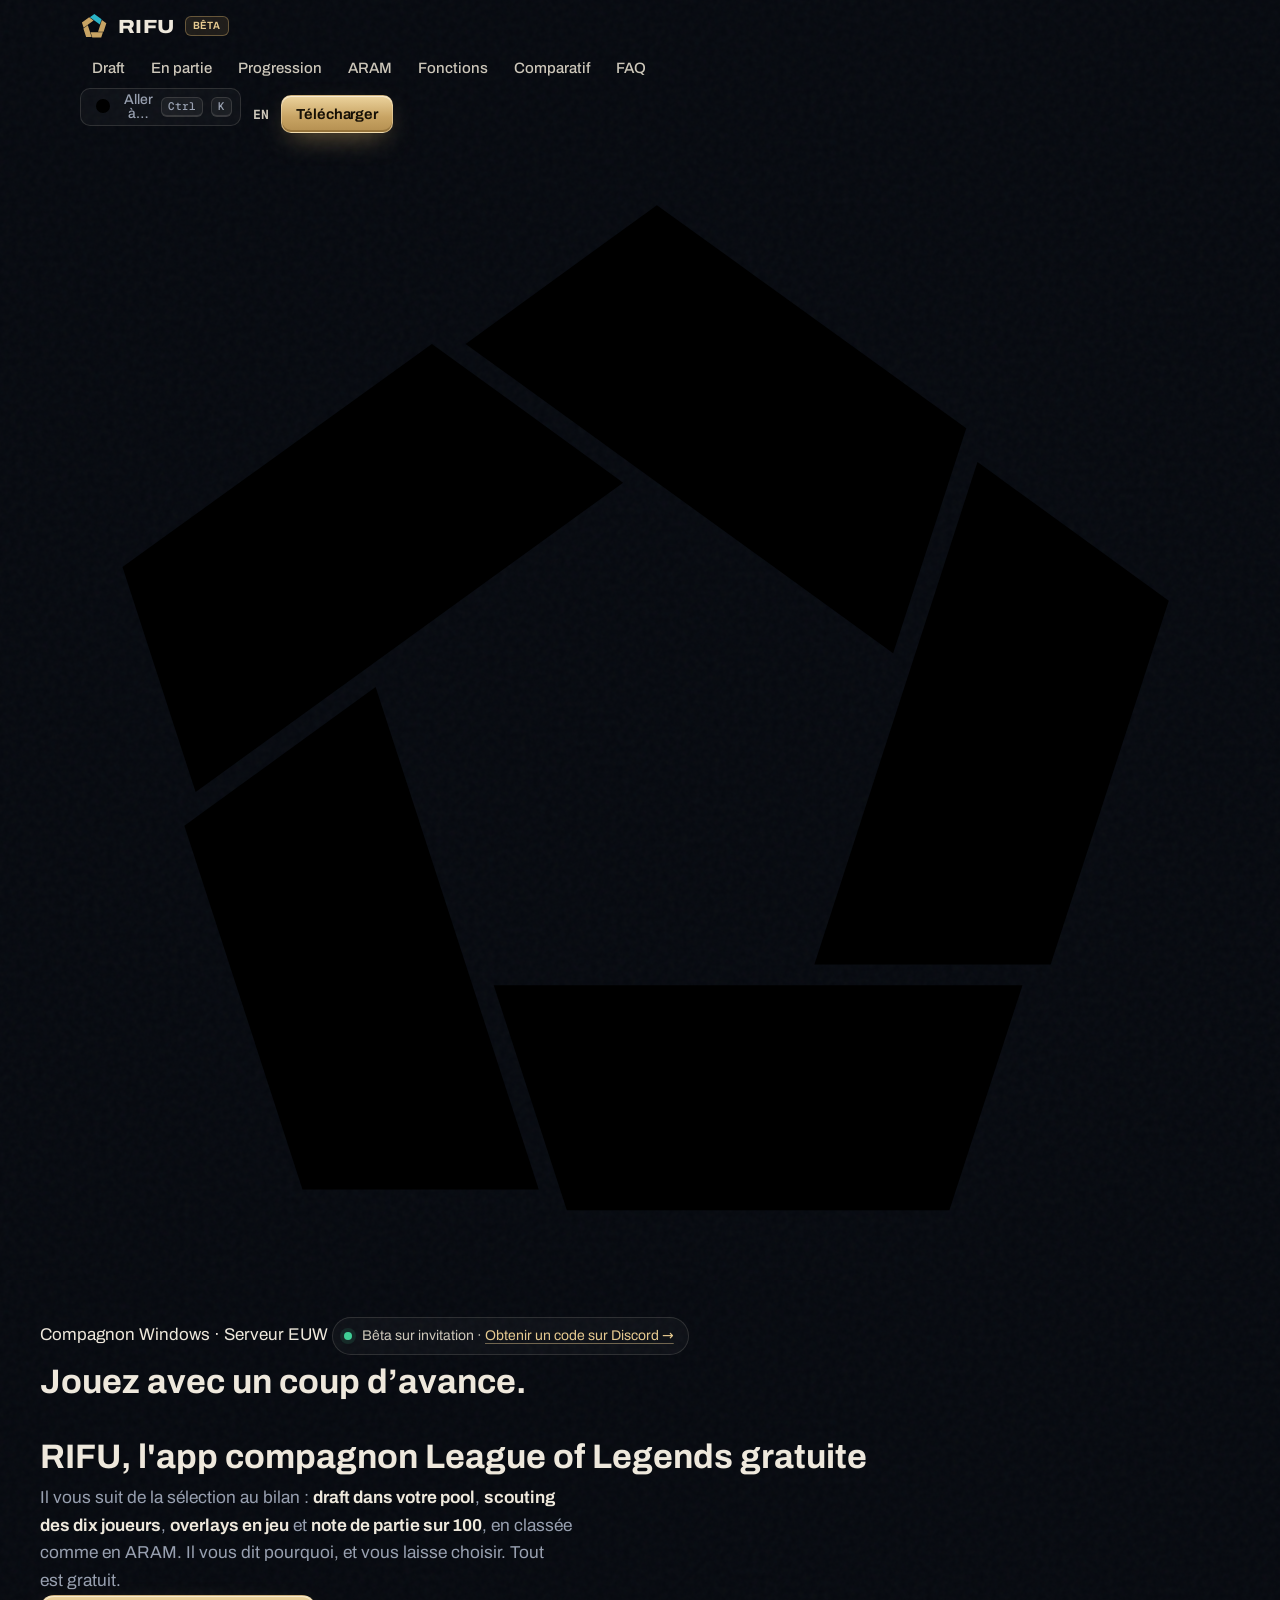
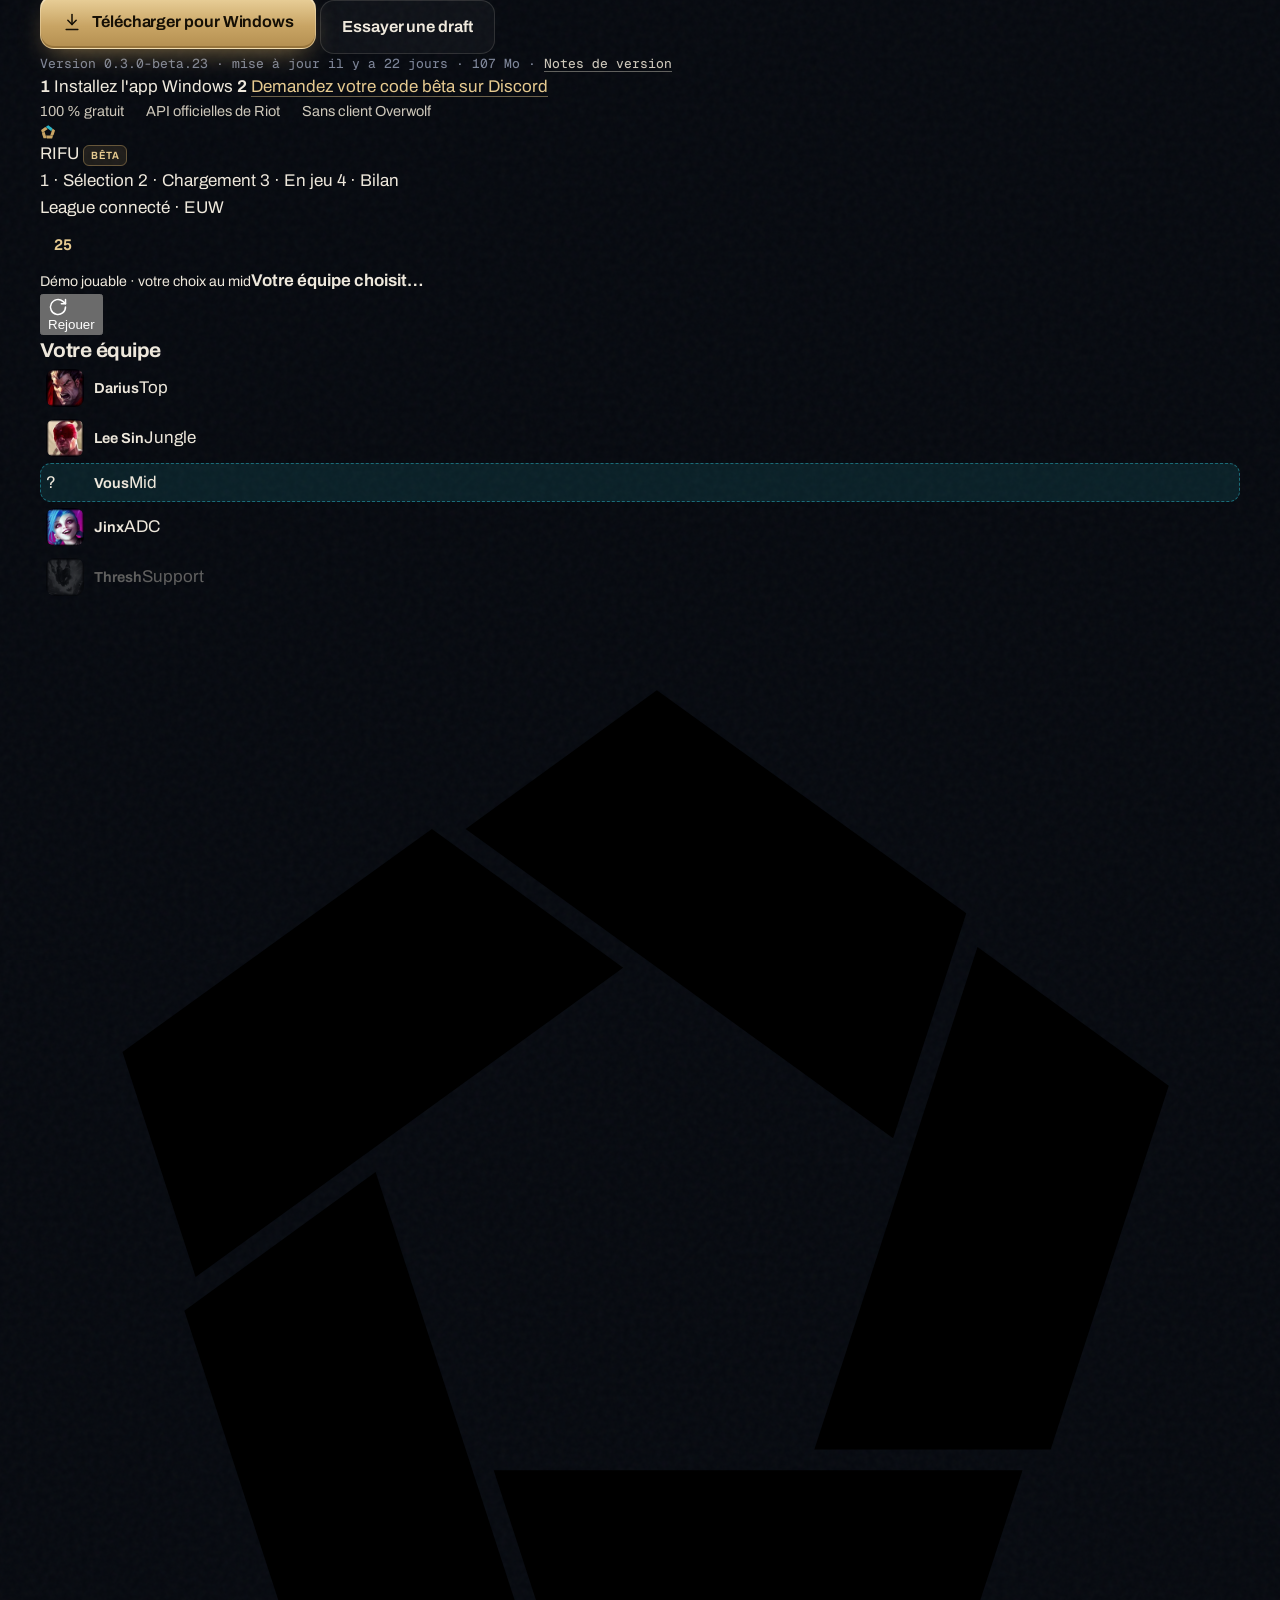
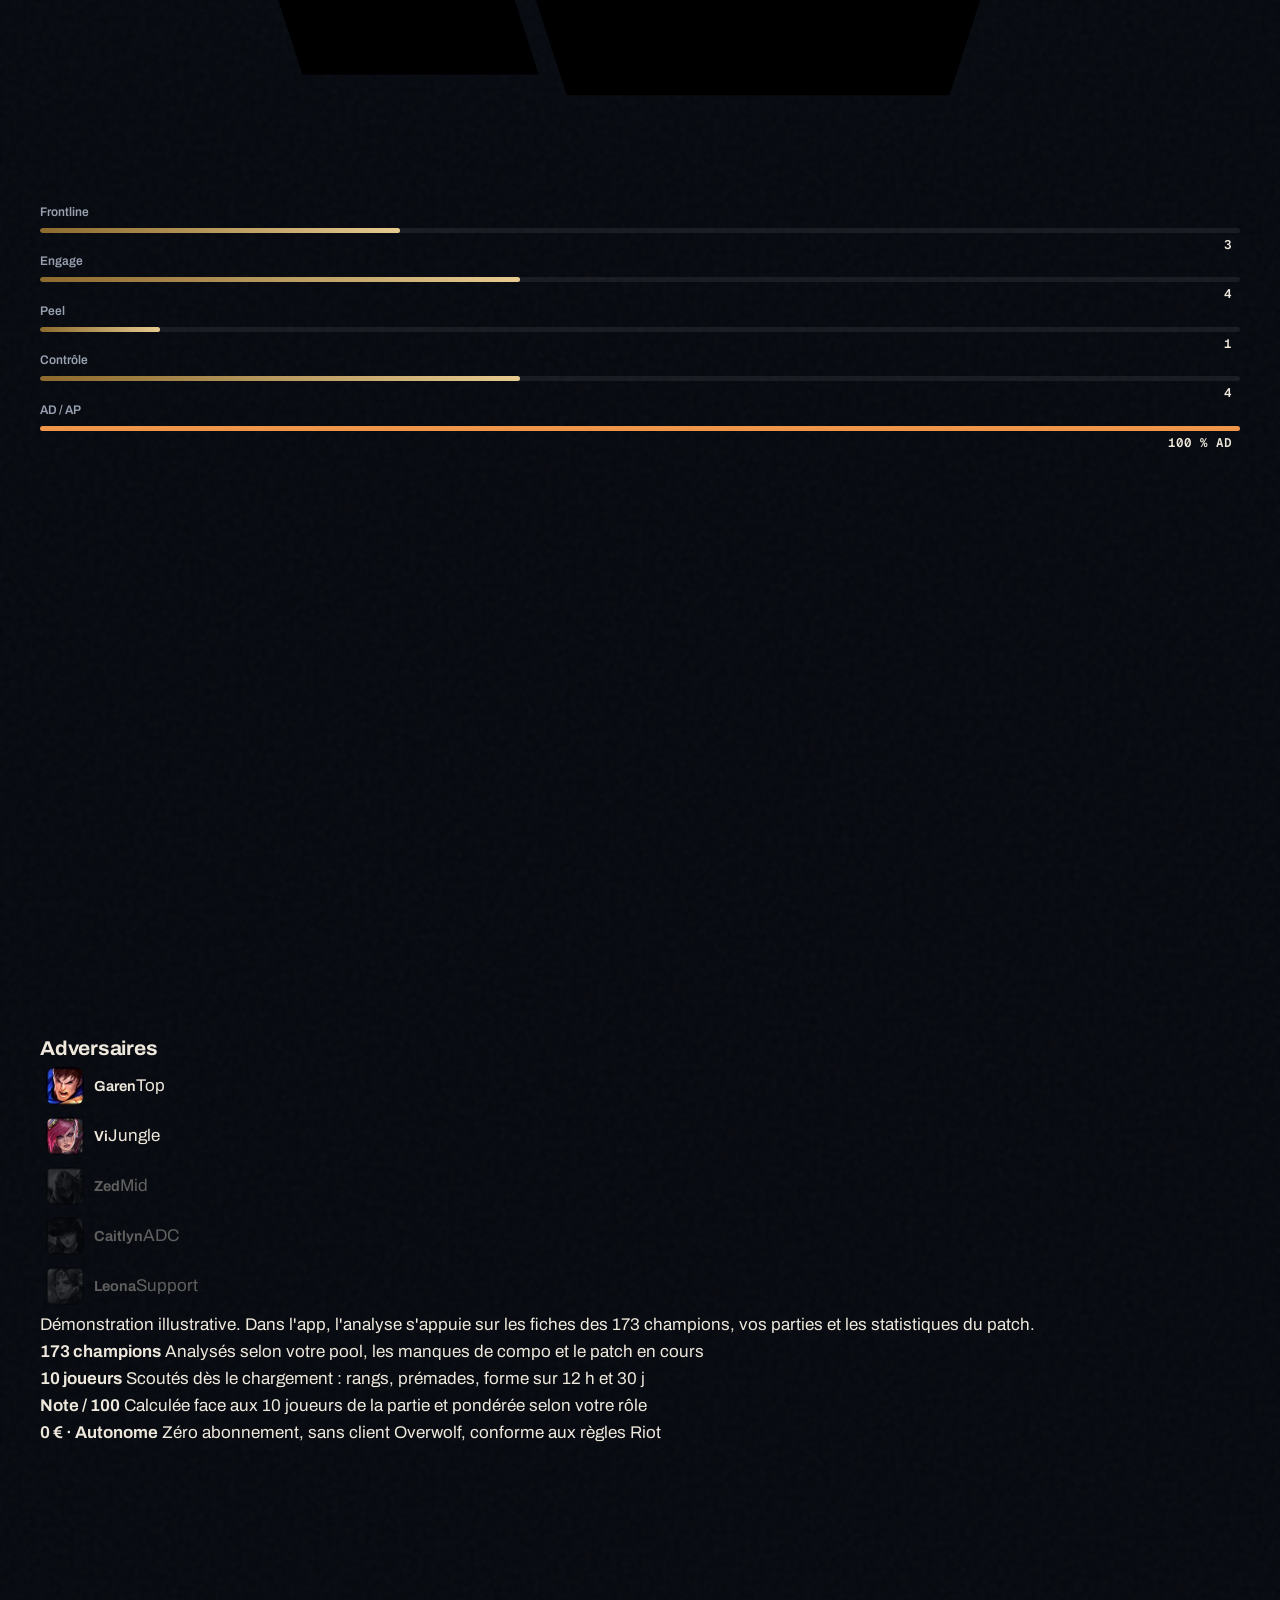
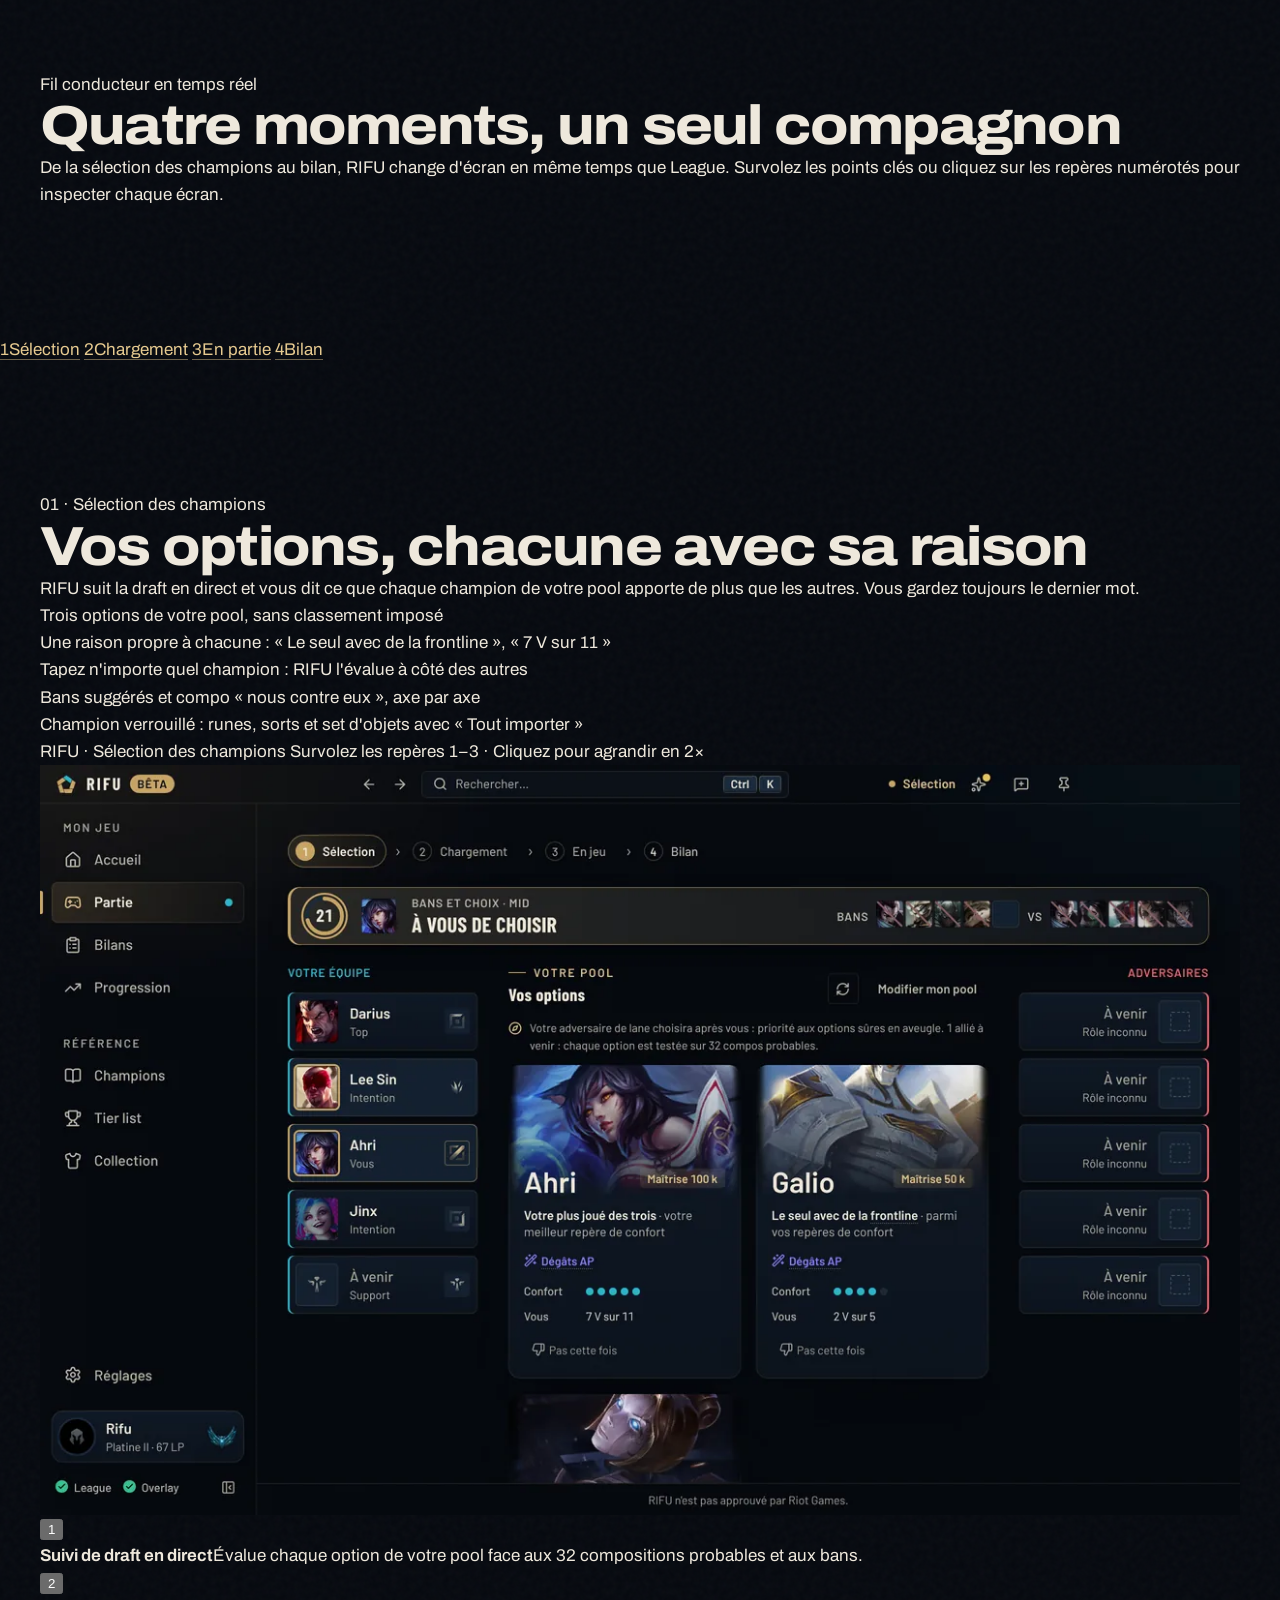
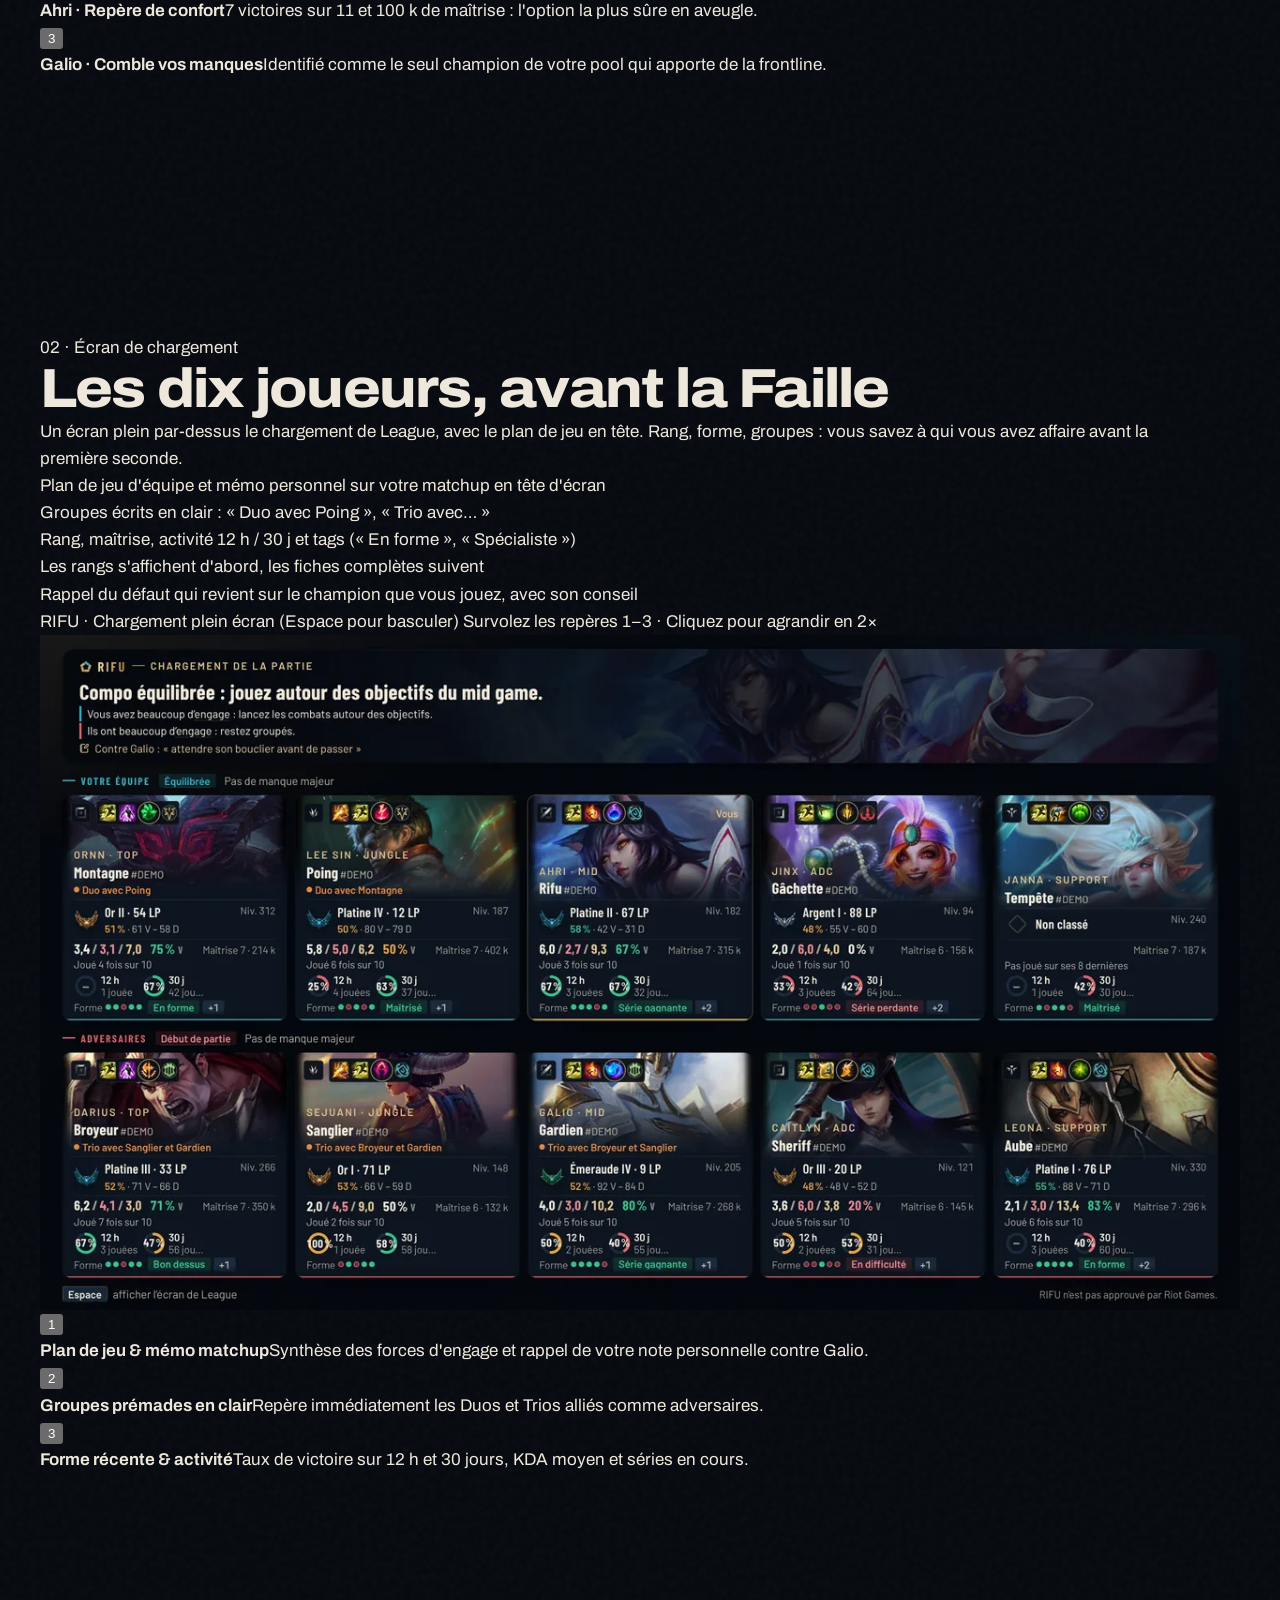
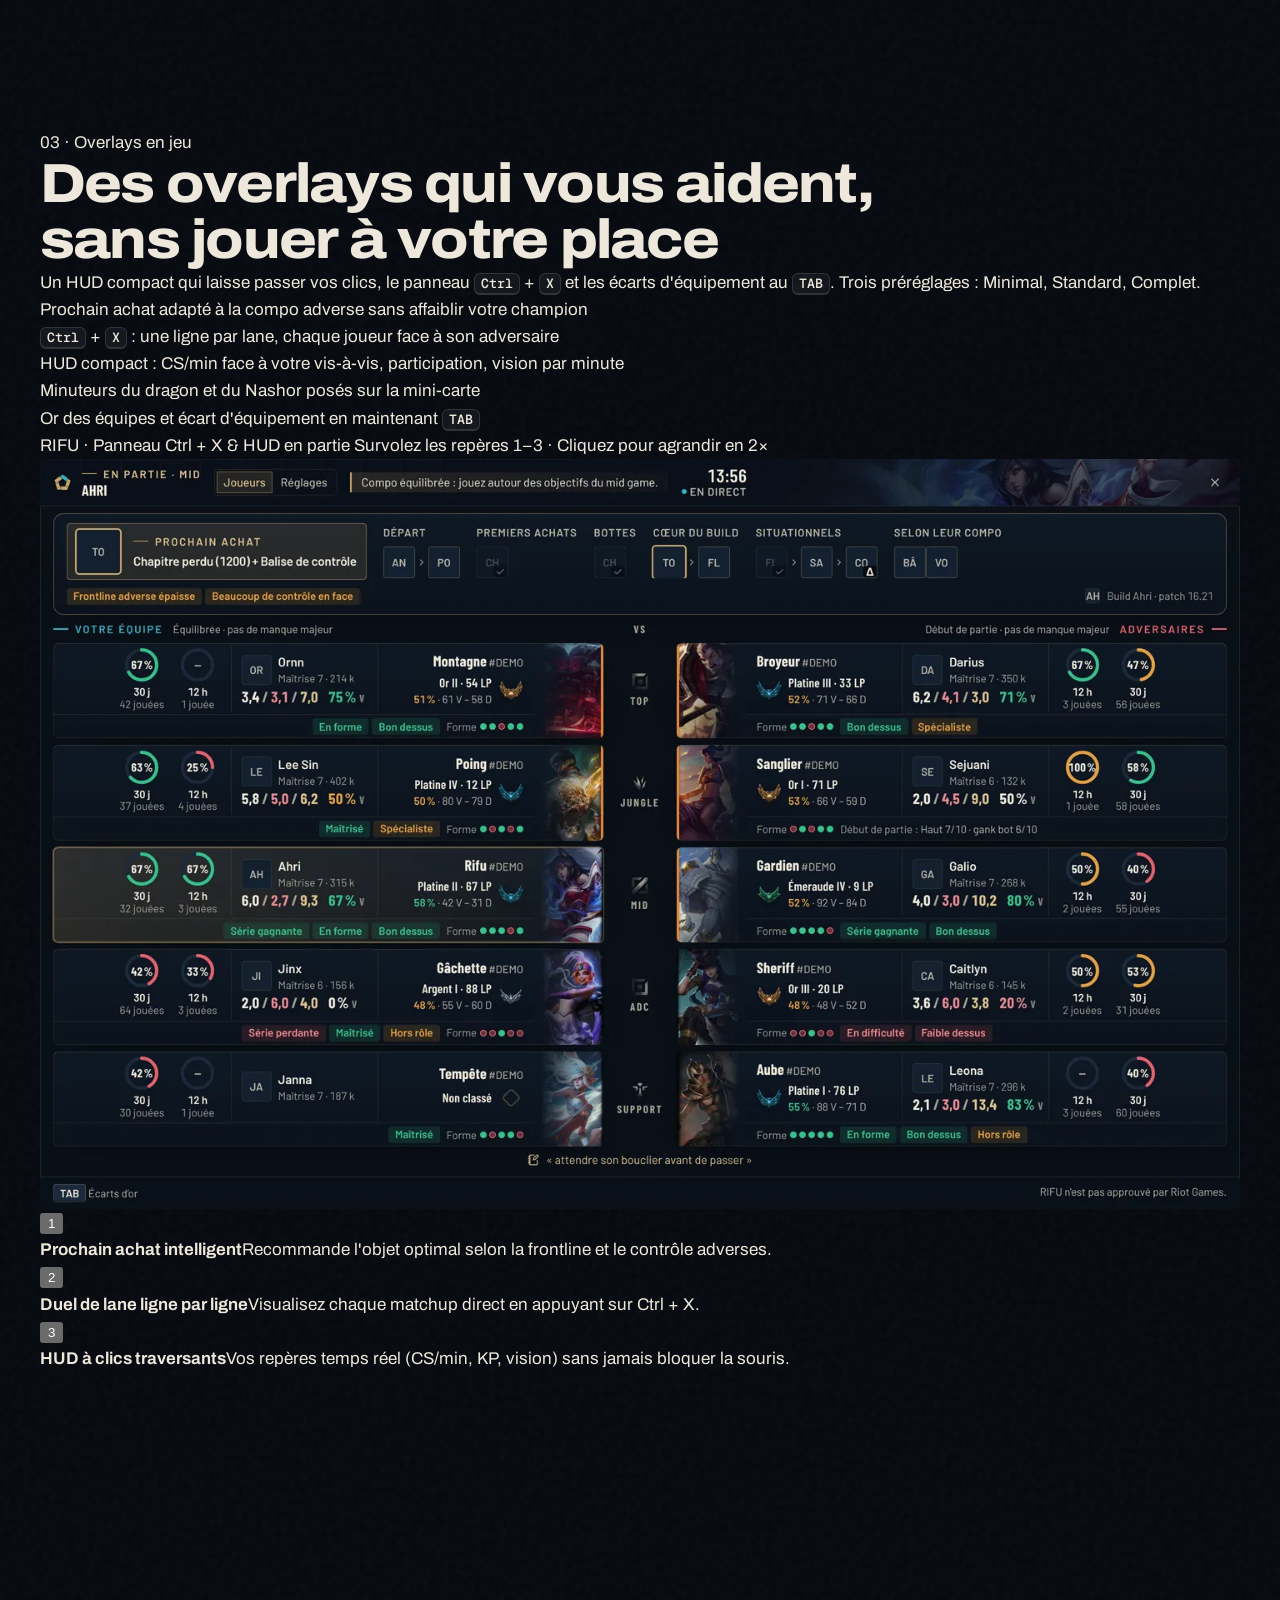
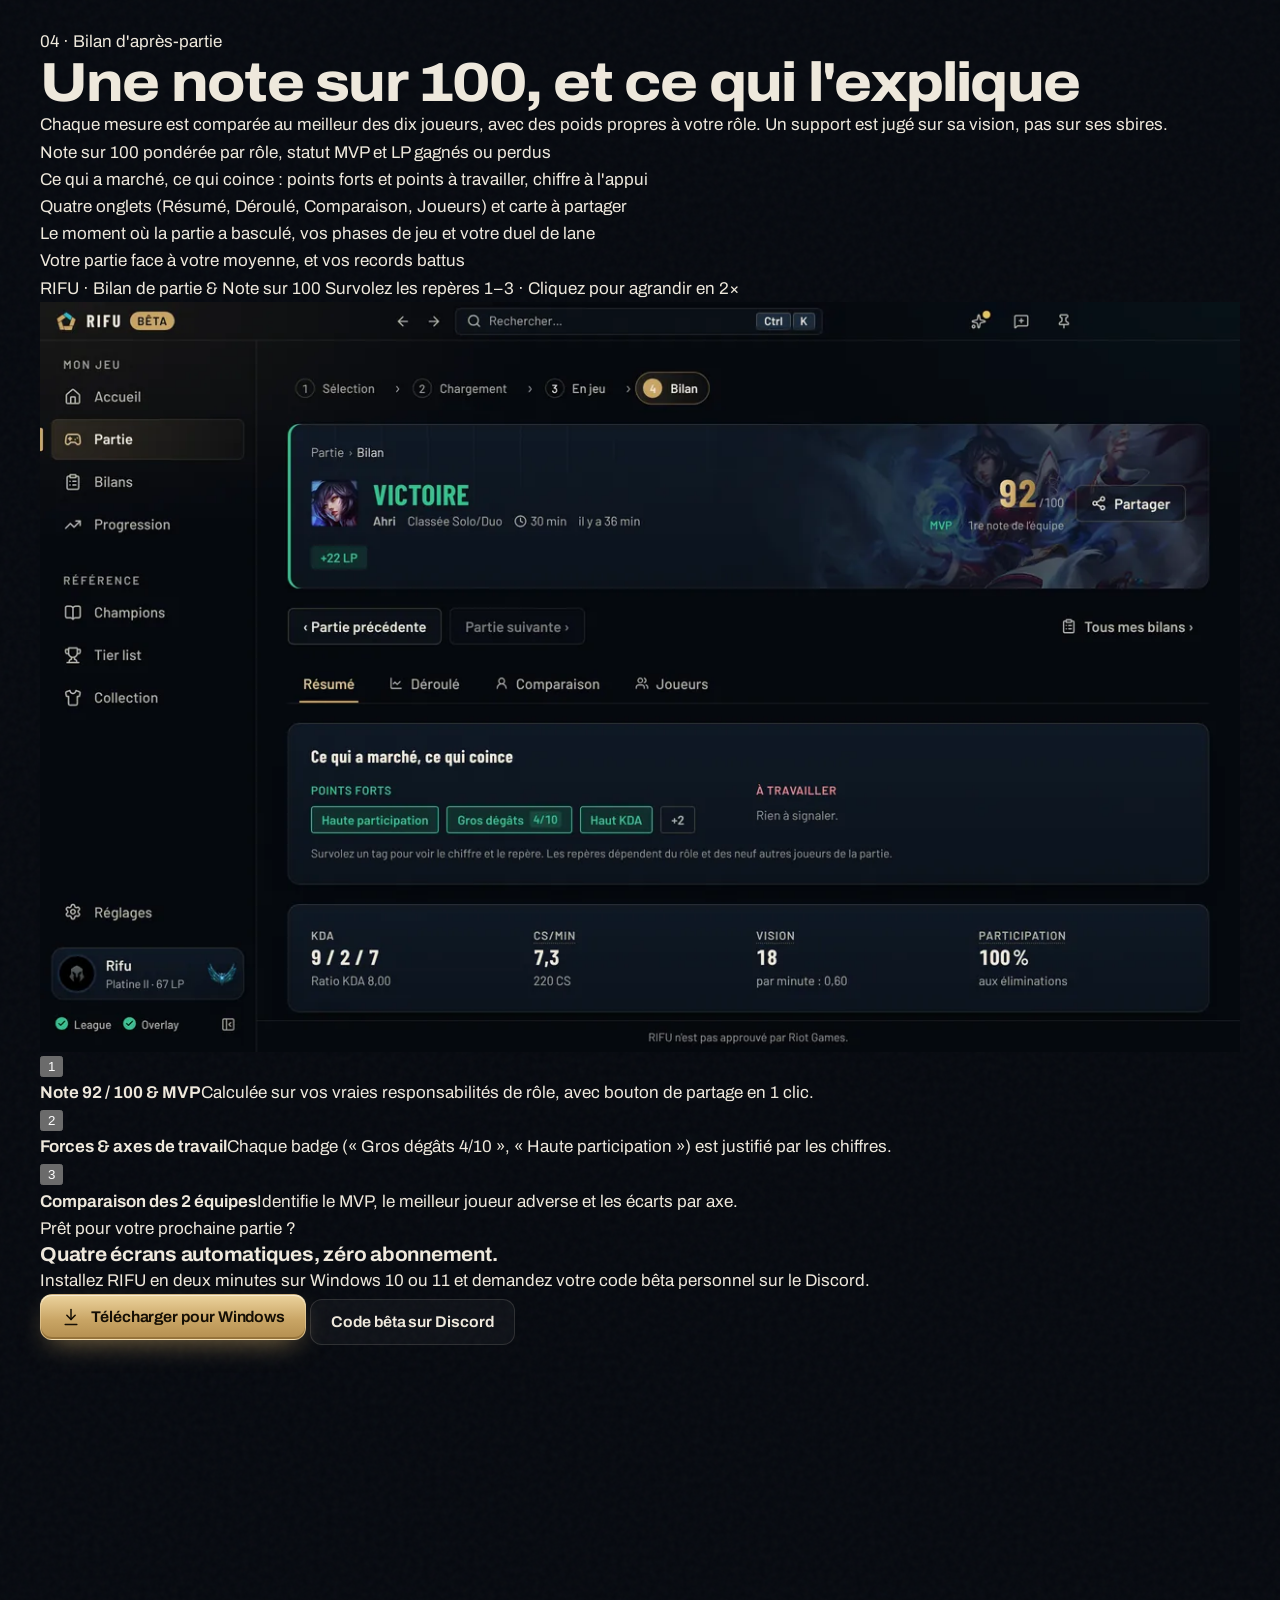
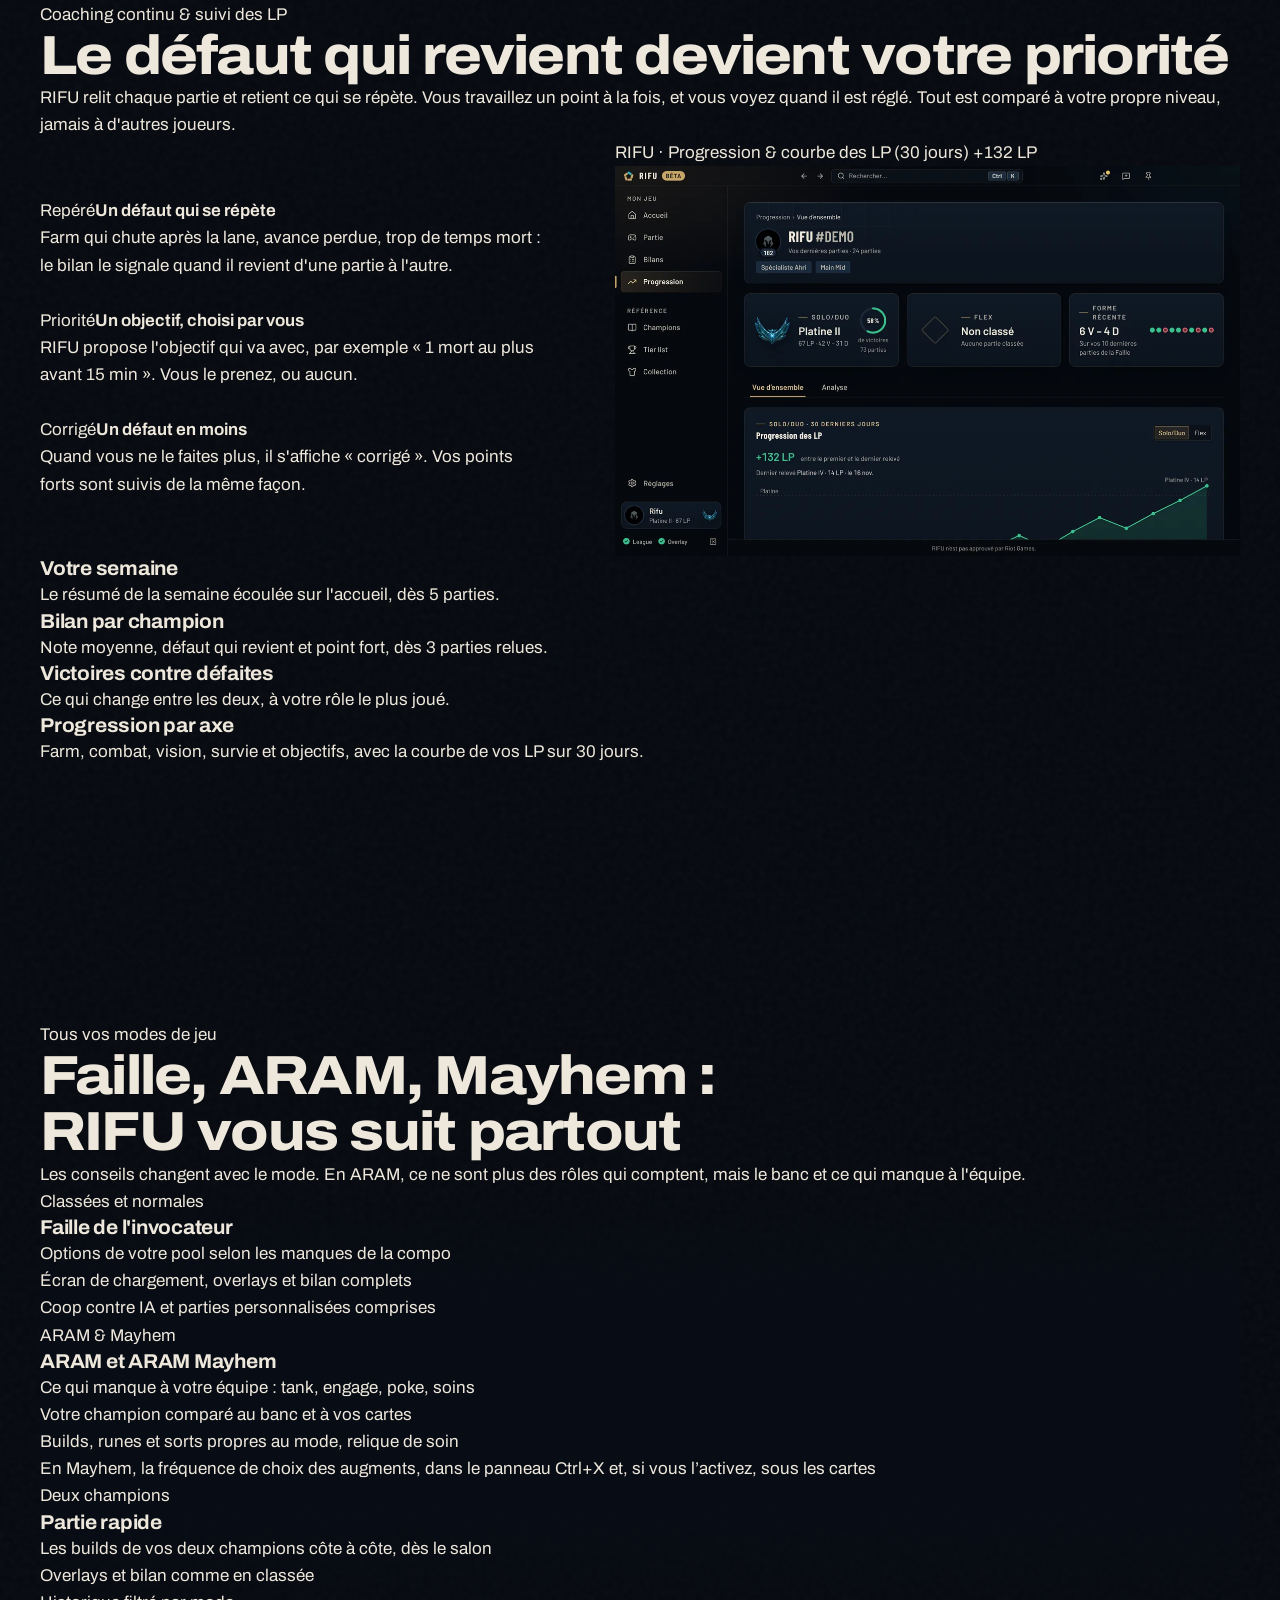
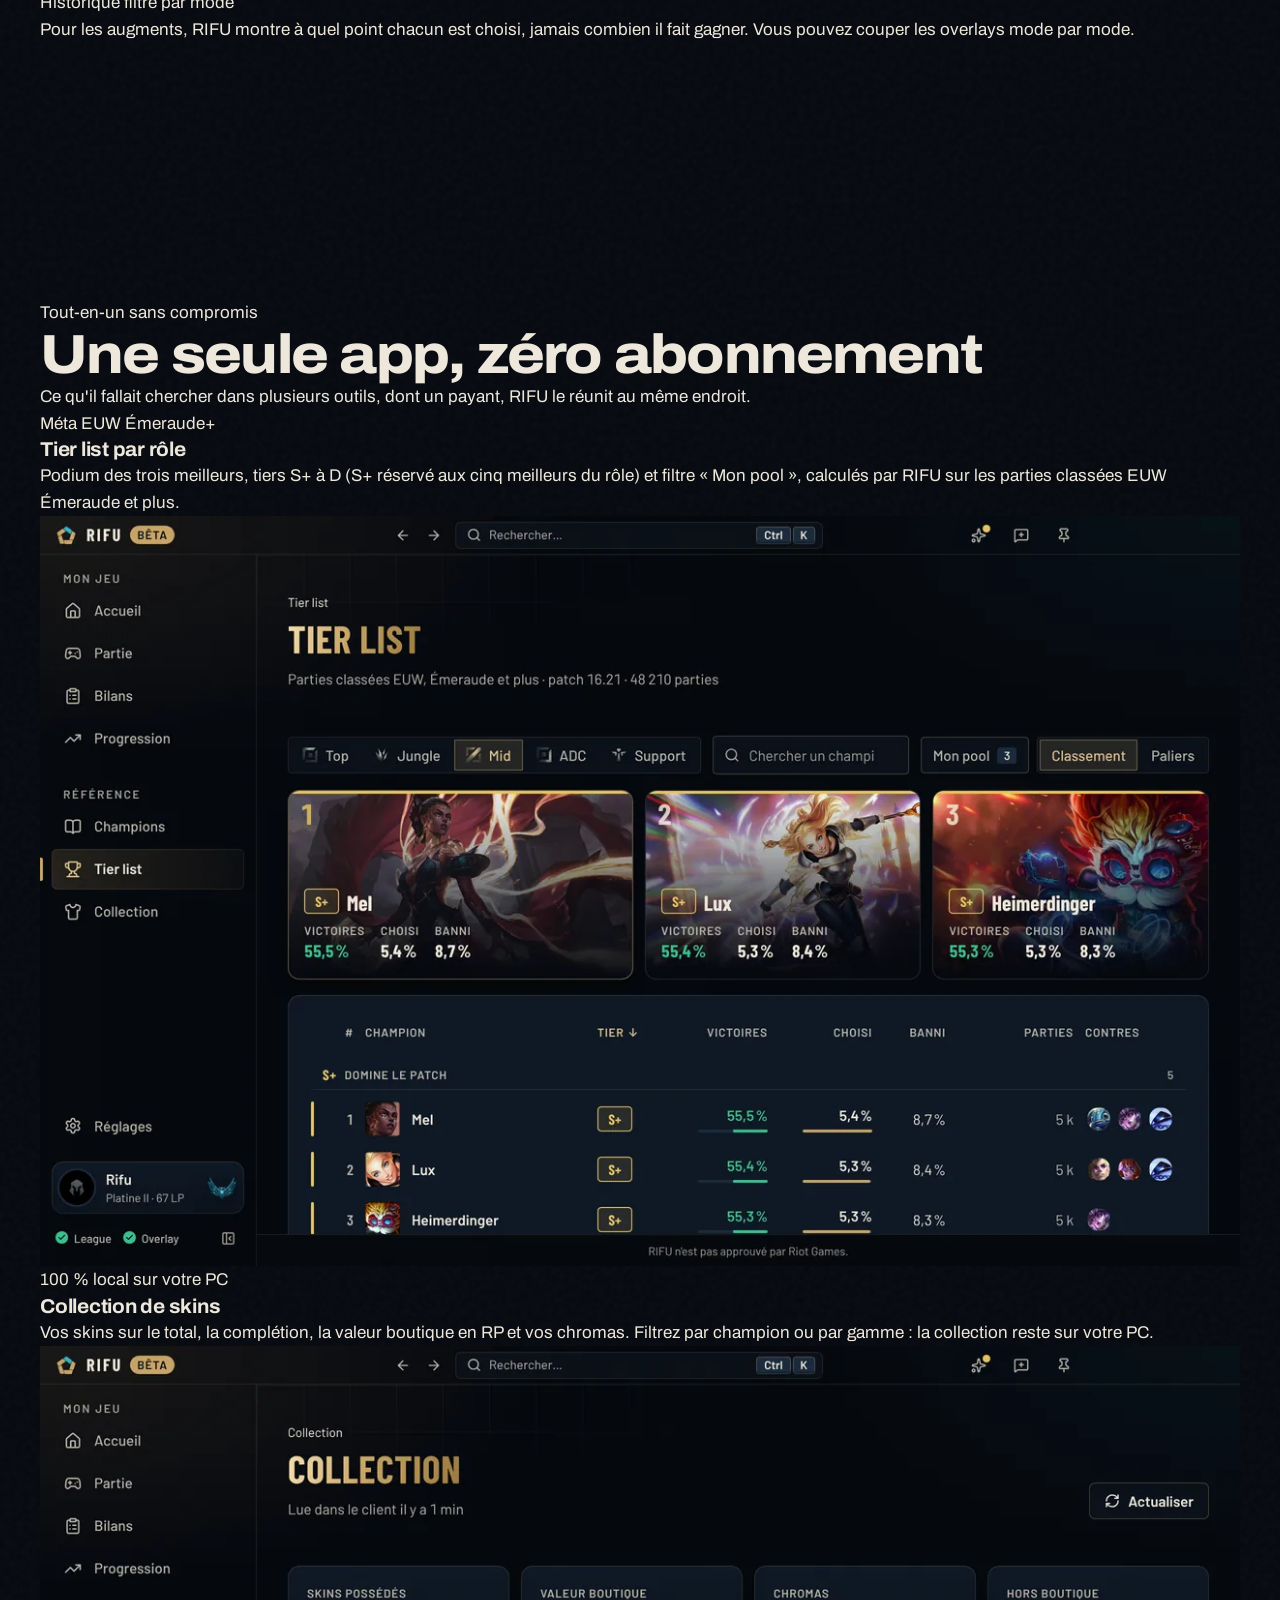
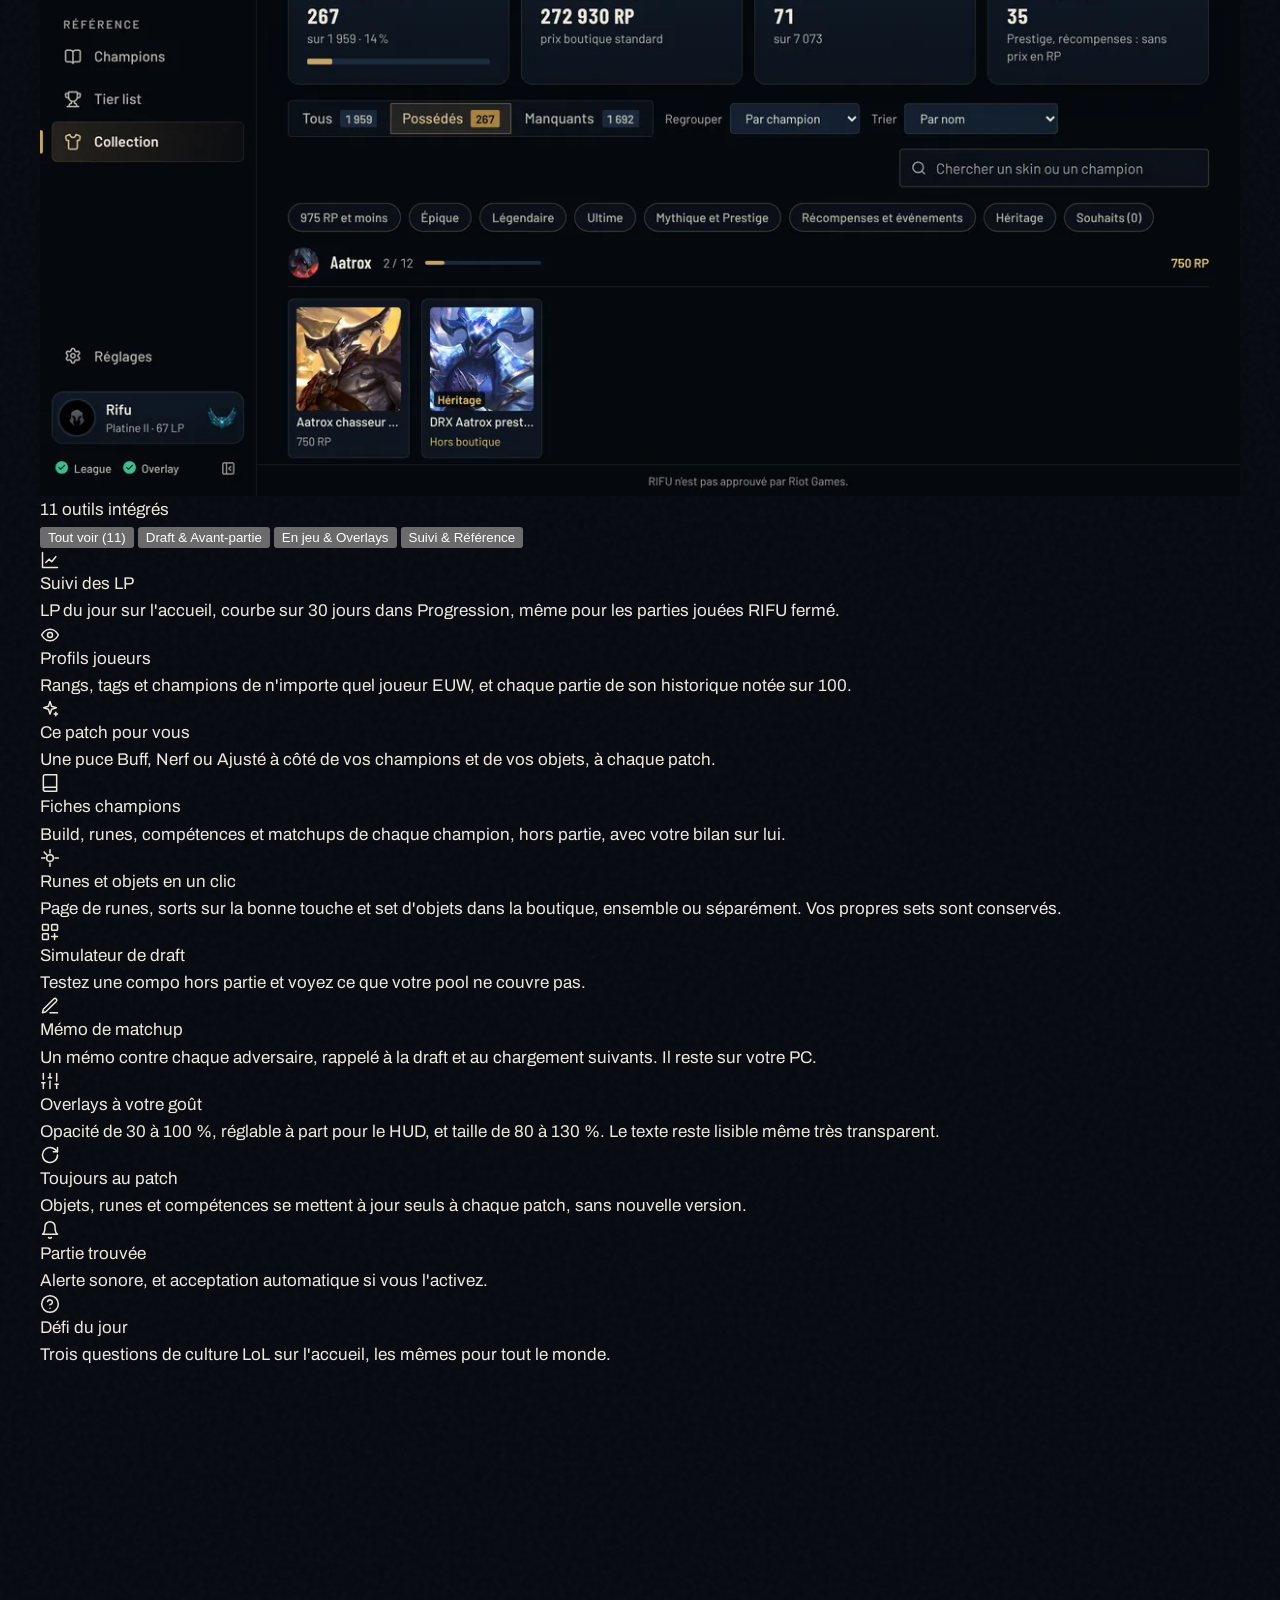
==== commit 26cb3e89: "Site : textes ARAM Mayhem conformes à la beta 25 (lecture des cartes jusqu'au choix, source des taux" ====
--- a/docs/index.html
+++ b/docs/index.html
@@ -15,29 +15,27 @@
   <meta property="og:site_name" content="RIFU">
   <meta property="og:locale" content="fr_FR">
   <meta property="og:locale:alternate" content="en_GB">
-  <meta property="og:title" content="RIFU · La pièce qui manque à votre compo">
-  <meta property="og:description" content="L'app compagnon League of Legends gratuite : trois options de votre pool en draft, les dix joueurs au chargement, des overlays en jeu et un bilan noté sur 100.">
+  <meta property="og:title" content="RIFU · L'app compagnon League of Legends gratuite">
+  <meta property="og:description" content="Draft dans votre pool, scouting des 10 joueurs, overlays en jeu et bilan noté sur 100. Gratuit, pour Windows.">
   <meta property="og:url" content="https://rifutajine.github.io/rifu-releases/">
   <meta property="og:image" content="https://rifutajine.github.io/rifu-releases/assets/og.jpg">
   <meta property="og:image:width" content="1200">
   <meta property="og:image:height" content="630">
   <meta property="og:image:alt" content="RIFU : écran de chargement avec les dix joueurs de la partie.">
   <meta name="twitter:card" content="summary_large_image">
-  <meta name="twitter:title" content="RIFU · La pièce qui manque à votre compo">
-  <meta name="twitter:description" content="L'app compagnon League of Legends gratuite : draft dans votre pool, scouting des dix joueurs, overlays en jeu et bilan noté sur 100.">
+  <meta name="twitter:title" content="RIFU · L'app compagnon League of Legends gratuite">
+  <meta name="twitter:description" content="Draft dans votre pool, scouting des 10 joueurs, overlays en jeu et bilan noté sur 100. Gratuit, pour Windows.">
   <meta name="twitter:image" content="https://rifutajine.github.io/rifu-releases/assets/og.jpg">
-  <meta name="theme-color" content="#05080E">
+  <meta name="theme-color" content="#060911">
   <meta name="color-scheme" content="dark">
   <link rel="manifest" href="site.webmanifest">
   <link rel="icon" href="assets/logo.svg" type="image/svg+xml">
   <link rel="icon" href="assets/favicon-32.png" sizes="32x32" type="image/png">
   <link rel="apple-touch-icon" href="assets/apple-touch-icon.png">
   <link rel="preload" href="assets/fonts/archivo-var.woff2" as="font" type="font/woff2" crossorigin>
-  <link rel="modulepreload" href="assets/penta3d.js">
   <link rel="stylesheet" href="assets/style.css">
   <script>document.documentElement.classList.add('js')</script>
   <script src="assets/site.js" defer></script>
-  <script type="speculationrules">{"prerender":[{"where":{"href_matches":"telecharger.html*"},"eagerness":"moderate"}],"prefetch":[{"where":{"href_matches":"*.html"},"eagerness":"moderate"}]}</script>
 
   <script type="application/ld+json">
   {
@@ -48,8 +46,7 @@
         "@id": "https://rifutajine.github.io/rifu-releases/#site",
         "url": "https://rifutajine.github.io/rifu-releases/",
         "name": "RIFU",
-        "inLanguage": "fr-FR",
-        "publisher": { "@id": "https://rifutajine.github.io/rifu-releases/#org" }
+        "inLanguage": "fr-FR"
       },
       {
         "@type": "Organization",
@@ -60,6 +57,18 @@
         "sameAs": [
           "https://github.com/Rifutajine/rifu-releases",
           "https://discord.gg/CGRcbW4SVw"
+        ]
+      },
+      {
+        "@type": "BreadcrumbList",
+        "@id": "https://rifutajine.github.io/rifu-releases/#breadcrumb",
+        "itemListElement": [
+          {
+            "@type": "ListItem",
+            "position": 1,
+            "name": "RIFU",
+            "item": "https://rifutajine.github.io/rifu-releases/"
+          }
         ]
       },
       {
@@ -78,7 +87,6 @@
         "downloadUrl": "https://rifutajine.github.io/rifu-releases/telecharger.html",
         "url": "https://rifutajine.github.io/rifu-releases/",
         "image": "https://rifutajine.github.io/rifu-releases/assets/og.jpg",
-        "publisher": { "@id": "https://rifutajine.github.io/rifu-releases/#org" },
         "screenshot": [
           "https://rifutajine.github.io/rifu-releases/assets/captures/selection.webp",
           "https://rifutajine.github.io/rifu-releases/assets/captures/chargement.webp",
@@ -91,7 +99,7 @@
           "Import des runes, des sorts et du set d'objets",
           "Scouting des dix joueurs à l'écran de chargement",
           "Overlays en jeu réglables : HUD, panneau des joueurs, écarts d'équipement, minuteurs sur la mini-carte",
-          "ARAM et ARAM Mayhem : manques de l'équipe, champion comparé au banc, builds du mode, augments les plus choisis",
+          "ARAM et ARAM Mayhem : manques de l'équipe, champion comparé au banc, builds du mode, fréquence de choix des augments",
           "Bilan de partie en quatre onglets, noté sur 100",
           "Défauts qui reviennent suivis d'une partie à l'autre, bilan par champion",
           "Suivi des LP et progression",
@@ -110,7 +118,6 @@
           {"@type": "Question", "name": "Comment est calculée la note sur 100 ?", "acceptedAnswer": {"@type": "Answer", "text": "Chaque mesure de la partie (éliminations, participation, dégâts, or, sbires, vision, objectifs) est rapportée au meilleur des dix joueurs, puis pondérée selon votre rôle. Le meilleur de l'équipe gagnante est MVP ; le bilan nomme aussi le meilleur de l'autre équipe. Ce n'est ni un rang ni une estimation de MMR."}},
           {"@type": "Question", "name": "Les overlays gênent-ils le jeu ?", "acceptedAnswer": {"@type": "Answer", "text": "Non. Ils ne prennent jamais le focus du jeu, le HUD laisse passer vos clics, et vous réglez leur opacité (de 30 à 100 %) et leur taille. Pendant la bêta, ils demandent le mode fenêtré sans bordure ; le plein écran viendra avec la version signée."}},
           {"@type": "Question", "name": "Faut-il installer Overwolf ?", "acceptedAnswer": {"@type": "Answer", "text": "Non. RIFU est une application autonome : elle n'a pas besoin du client Overwolf."}},
-          {"@type": "Question", "name": "RIFU fonctionne-t-il sur Mac ou sur mobile ?", "acceptedAnswer": {"@type": "Answer", "text": "Non. RIFU est une application pour Windows 10 et 11, là où se joue League of Legends. Depuis un téléphone, vous pouvez déjà demander votre code bêta sur le Discord et vous envoyer le lien de téléchargement pour votre PC."}},
           {"@type": "Question", "name": "Pourquoi Windows affiche-t-il un avertissement ?", "acceptedAnswer": {"@type": "Answer", "text": "Pendant la bêta, l'installeur n'est pas encore signé par un certificat, donc Windows SmartScreen le signale. La signature est prévue pour la sortie publique. En attendant, téléchargez RIFU uniquement depuis ce site ou la page officielle des versions."}},
           {"@type": "Question", "name": "Quels modes, quels serveurs, quels systèmes ?", "acceptedAnswer": {"@type": "Answer", "text": "La Faille de l'invocateur (normales, classées, Coop contre IA, parties personnalisées), la Partie rapide, l'ARAM et l'ARAM Mayhem. En Arena, RIFU ne donne pas de conseil de draft, et les parties Brawl ne sont pas suivies. Serveur EUW, sur Windows 10 et 11."}},
           {"@type": "Question", "name": "Quelles données sont envoyées ?", "acceptedAnswer": {"@type": "Answer", "text": "Le minimum pour afficher les profils et l'écran de chargement. Tout le reste reste sur votre PC, et les retours ne partent que si vous l'activez. Le détail est dans la politique de confidentialité."}}
@@ -120,7 +127,7 @@
   }
   </script>
 </head>
-<body class="home">
+<body>
   <a class="skip" href="#contenu">Aller au contenu</a>
   <svg class="sprite" aria-hidden="true"><defs>
     <symbol id="i-download" viewBox="0 0 24 24"><path d="M12 3v12"/><path d="m7 10 5 5 5-5"/><path d="M5 21h14"/></symbol>
@@ -143,468 +150,701 @@
     <symbol id="i-check" viewBox="0 0 20 20"><path d="M5 10.5 8.5 14 15 6.5"/></symbol>
     <symbol id="i-search" viewBox="0 0 24 24"><circle cx="11" cy="11" r="7"/><path d="m20 20-3.5-3.5"/></symbol>
     <symbol id="i-discord" viewBox="0 0 24 24"><path fill="currentColor" stroke="none" d="M20.32 4.37A19.8 19.8 0 0 0 15.4 2.85a.07.07 0 0 0-.08.04c-.21.38-.45.87-.61 1.25a18.3 18.3 0 0 0-5.49 0 12.6 12.6 0 0 0-.62-1.25.08.08 0 0 0-.08-.04 19.7 19.7 0 0 0-4.89 1.52.07.07 0 0 0-.03.03C.53 9.05-.32 13.58.1 18.06a.08.08 0 0 0 .03.06 19.9 19.9 0 0 0 5.99 3.03.08.08 0 0 0 .08-.03c.46-.63.87-1.3 1.23-2a.08.08 0 0 0-.04-.1 13.1 13.1 0 0 1-1.87-.9.08.08 0 0 1 0-.13l.37-.29a.07.07 0 0 1 .08-.01c3.93 1.8 8.18 1.8 12.07 0a.07.07 0 0 1 .08 0l.37.3a.08.08 0 0 1 0 .12c-.6.35-1.22.65-1.87.9a.08.08 0 0 0-.04.1c.36.7.77 1.37 1.22 2a.08.08 0 0 0 .08.03 19.8 19.8 0 0 0 6.01-3.03.08.08 0 0 0 .03-.05c.5-5.18-.84-9.67-3.55-13.66a.06.06 0 0 0-.03-.03ZM8.02 15.33c-1.18 0-2.16-1.09-2.16-2.42s.96-2.42 2.16-2.42c1.21 0 2.18 1.1 2.16 2.42 0 1.33-.96 2.42-2.16 2.42Zm7.97 0c-1.18 0-2.15-1.09-2.15-2.42s.95-2.42 2.15-2.42c1.21 0 2.18 1.1 2.16 2.42 0 1.33-.95 2.42-2.16 2.42Z"/></symbol>
-    <symbol id="i-arrow" viewBox="0 0 24 24"><path d="M5 12h14"/><path d="m13 6 6 6-6 6"/></symbol>
-    <symbol id="i-share" viewBox="0 0 24 24"><path d="M12 15V3"/><path d="m7 8 5-5 5 5"/><path d="M5 13v6a2 2 0 0 0 2 2h10a2 2 0 0 0 2-2v-6"/></symbol>
   </defs></svg>
 
   <header class="top" id="top">
-    <div class="top-bar">
+    <div class="wrap">
       <a class="brand" href="./" aria-label="RIFU, accueil">
         <img src="assets/logo.svg" alt="" width="28" height="28">
         <span>RIFU</span>
         <small class="brand-beta">Bêta</small>
       </a>
       <nav class="nav" aria-label="Sections">
-        <a href="./#parcours">Parcours</a>
+        <a href="./#demo">Draft</a>
+        <a href="./#parcours">En partie</a>
         <a href="./#progression">Progression</a>
-        <a href="./#modes">Modes</a>
+        <a href="./#modes">ARAM</a>
         <a href="./#fonctions">Fonctions</a>
         <a href="./#comparatif">Comparatif</a>
         <a href="./#faq">FAQ</a>
       </nav>
-      <button class="cmd-btn" type="button" data-cmd-open aria-label="Navigation rapide (Ctrl + K)">
-        <svg class="ico" aria-hidden="true"><use href="#i-search"/></svg>
+      <button class="cmd-btn" type="button" data-cmd-open aria-label="Ouvrir la navigation rapide (Ctrl + K)">
+        <svg viewBox="0 0 24 24" aria-hidden="true"><use href="#i-search"/></svg>
         <span>Aller à…</span>
-        <kbd>Ctrl K</kbd>
+        <kbd>Ctrl</kbd><kbd>K</kbd>
       </button>
       <a class="lang" href="en/" hreflang="en" lang="en" aria-label="English version">EN</a>
-      <a class="btn btn-primary btn-sm" href="telecharger.html?dl=1" data-dl data-goatcounter-click="cta-entete">Télécharger</a>
+      <a class="btn btn-primary btn-sm" href="telecharger.html?dl=1">Télécharger</a>
     </div>
   </header>
 
   <main id="contenu">
-    <section class="hero" aria-labelledby="titre">
-      <div class="hero-light" aria-hidden="true"></div>
-      <div class="wrap hero-grid">
-        <div class="hero-copy">
-          <p class="hero-status"><i aria-hidden="true"></i>Bêta ouverte sur invitation · <a data-discord href="#" data-goatcounter-click="statut-discord">code sur Discord</a></p>
-          <h1 id="titre">
-            <span class="h1-big">La pièce qui manque à <em>votre compo.</em></span>
-            <span class="h1-sub">RIFU, l'app compagnon League of Legends gratuite pour Windows</span>
-          </h1>
-          <p class="lead">En sélection, RIFU lit votre compo et propose trois champions <strong>de votre pool</strong>, chacun avec sa raison. Puis il vous suit au chargement, en partie et jusqu'au bilan noté sur 100.</p>
-          <div class="cta-row">
-            <a class="btn btn-primary btn-lg" href="telecharger.html?dl=1" data-dl data-goatcounter-click="cta-heros"><svg class="ico" aria-hidden="true"><use href="#i-download"/></svg><span data-dl-label>Télécharger pour Windows</span></a>
-            <a class="btn btn-ghost btn-lg" data-discord href="#" data-goatcounter-click="cta-heros-discord"><svg class="ico" aria-hidden="true"><use href="#i-discord"/></svg>Obtenir un code bêta</a>
-          </div>
-          <p class="dl-meta" data-download-meta>Windows 10 et 11 · gratuit · code bêta requis</p>
-          <ul class="proof" aria-label="En bref">
-            <li><svg class="ico" aria-hidden="true"><use href="#i-check"/></svg>Gratuit, sans abonnement</li>
-            <li><svg class="ico" aria-hidden="true"><use href="#i-check"/></svg>API officielles de Riot</li>
-            <li><svg class="ico" aria-hidden="true"><use href="#i-check"/></svg>Sans Overwolf à installer</li>
-          </ul>
-        </div>
-
-        <div class="stage" id="demo" data-demo data-penta-host aria-labelledby="demo-titre">
-          <div class="stage-head">
-            <span class="timer" data-timer aria-hidden="true"><svg viewBox="0 0 40 40"><circle cx="20" cy="20" r="17"/><circle class="timer-run" cx="20" cy="20" r="17" pathLength="1"/></svg><span>30</span></span>
-            <div class="stage-title">
-              <p id="demo-titre">Démo jouable · vous êtes au mid</p>
-              <strong data-phase aria-live="polite">La draft commence…</strong>
-            </div>
-            <button class="replay" type="button" data-replay><svg class="ico" aria-hidden="true"><use href="#i-refresh"/></svg>Rejouer</button>
-          </div>
-
-          <div class="stage-body">
-            <ul class="roster roster-ally" aria-label="Votre équipe">
-              <li class="slot" data-ally="0"><img src="assets/champions/darius.webp" alt="" width="40" height="40"><span><b data-name="Darius">Darius</b><small>Top</small></span></li>
-              <li class="slot" data-ally="1"><img src="assets/champions/leesin.webp" alt="" width="40" height="40"><span><b data-name="Lee Sin">Lee Sin</b><small>Jungle</small></span></li>
-              <li class="slot is-you" data-you><span class="you-ic"><img src="assets/champions/galio.webp" alt="" width="40" height="40" hidden><i aria-hidden="true">?</i></span><span><b>Vous</b><small>Mid</small></span></li>
-              <li class="slot" data-ally="2"><img src="assets/champions/jinx.webp" alt="" width="40" height="40"><span><b data-name="Jinx">Jinx</b><small>ADC</small></span></li>
-              <li class="slot" data-ally="3"><img src="assets/champions/thresh.webp" alt="" width="40" height="40"><span><b data-name="Thresh">Thresh</b><small>Support</small></span></li>
+    <div class="hero" id="telecharger">
+      <div class="wrap">
+        <svg class="hero-penta" viewBox="0 0 64 64" aria-hidden="true">
+          <path data-seg="0" d="M4.4 24 20.9 12.1 31.1 19.5 8.3 36Z"/>
+          <path data-seg="1" d="M14 57.2 7.7 37.8 17.9 30.4 26.6 57.2Z"/>
+          <path data-seg="you" class="you" d="M32.9 4.7 49.4 16.6 45.5 28.6 22.7 12.1Z"/>
+          <path data-seg="2" d="M48.5 58.3 28.1 58.3 24.2 46.3 52.4 46.3Z"/>
+          <path data-seg="3" d="M60.2 25.8 53.9 45.2 41.3 45.2 50 18.4Z"/>
+        </svg>
+
+        <div class="hero-top-meta">
+          <span class="eyebrow">Compagnon Windows · Serveur EUW</span>
+          <span class="hero-status"><i></i><span>Bêta sur invitation · <a data-discord href="#">Obtenir un code sur Discord →</a></span></span>
+        </div>
+
+        <h1>
+          <span class="big"><span>Jouez avec un</span> <span class="accent">coup d’avance.</span></span>
+          <span class="sub">RIFU, l'app compagnon League of Legends gratuite</span>
+        </h1>
+
+        <div class="hero-row">
+          <p class="lead">Il vous suit de la sélection au bilan : <strong>draft dans votre pool</strong>, <strong>scouting des dix joueurs</strong>, <strong>overlays en jeu</strong> et <strong>note de partie sur 100</strong>, en classée comme en ARAM. Il vous dit pourquoi, et vous laisse choisir. Tout est gratuit.</p>
+          <div class="hero-side">
+            <div>
+              <div class="cta">
+                <a class="btn btn-primary btn-lg" id="hero-download-btn" href="telecharger.html?dl=1"><svg class="ico"><use href="#i-download"/></svg>Télécharger pour Windows</a>
+                <a class="btn btn-ghost btn-lg" id="hero-demo-btn" href="#demo">Essayer une draft</a>
+              </div>
+              <p class="dl-meta" data-download-meta>Windows 10 et 11 · code bêta requis</p>
+            </div>
+            <div class="beta-flow" aria-label="Parcours d'accès bêta">
+              <span><b>1</b> Installez l'app Windows</span>
+              <span><b>2</b> <a data-discord href="#">Demandez votre code bêta sur Discord</a></span>
+            </div>
+            <ul class="proof">
+              <li>100 % gratuit</li>
+              <li>API officielles de Riot</li>
+              <li>Sans client Overwolf</li>
             </ul>
-
-            <div class="stage-core" role="img" aria-label="Votre composition : une lame par joueur, la vôtre en cyan.">
-              <canvas class="penta-canvas" data-penta-canvas></canvas>
-              <svg class="penta-svg" viewBox="0 0 64 64" aria-hidden="true">
-                <path data-seg="0" d="M4.4 24 20.9 12.1 31.1 19.5 8.3 36Z"/>
-                <path data-seg="1" d="M14 57.2 7.7 37.8 17.9 30.4 26.6 57.2Z"/>
-                <path data-seg="you" class="you" d="M32.9 4.7 49.4 16.6 45.5 28.6 22.7 12.1Z"/>
-                <path data-seg="2" d="M48.5 58.3 28.1 58.3 24.2 46.3 52.4 46.3Z"/>
-                <path data-seg="3" d="M60.2 25.8 53.9 45.2 41.3 45.2 50 18.4Z"/>
-              </svg>
-            </div>
-
-            <ul class="roster roster-enemy" aria-label="Adversaires">
-              <li class="slot" data-enemy="0"><img src="assets/champions/garen.webp" alt="" width="40" height="40"><span><b data-name="Garen">Garen</b><small>Top</small></span></li>
-              <li class="slot" data-enemy="1"><img src="assets/champions/vi.webp" alt="" width="40" height="40"><span><b data-name="Vi">Vi</b><small>Jungle</small></span></li>
-              <li class="slot" data-enemy="2"><img src="assets/champions/zed.webp" alt="" width="40" height="40"><span><b data-name="Zed">Zed</b><small>Mid</small></span></li>
-              <li class="slot" data-enemy="3"><img src="assets/champions/caitlyn.webp" alt="" width="40" height="40"><span><b data-name="Caitlyn">Caitlyn</b><small>ADC</small></span></li>
-              <li class="slot" data-enemy="4"><img src="assets/champions/leona.webp" alt="" width="40" height="40"><span><b data-name="Leona">Leona</b><small>Support</small></span></li>
+          </div>
+        </div>
+
+        <div class="console" id="demo" data-demo>
+          <div class="console-window" aria-hidden="true">
+            <span class="console-win-brand"><img src="assets/logo.svg" alt="" width="16" height="16">RIFU <small class="brand-beta">Bêta</small></span>
+            <div class="console-win-steps">
+              <span class="is-active">1 · Sélection</span>
+              <span>2 · Chargement</span>
+              <span>3 · En jeu</span>
+              <span>4 · Bilan</span>
+            </div>
+            <span class="console-win-status">League connecté · EUW</span>
+          </div>
+          <div class="console-bar">
+            <span class="timer" data-timer><span>30</span></span>
+            <div class="console-phase"><small>Démo jouable · votre choix au mid</small><strong data-phase aria-live="polite">La draft commence…</strong></div>
+            <button class="console-replay" id="demo-replay-btn" type="button" data-replay><svg class="ico"><use href="#i-refresh"/></svg>Rejouer</button>
+          </div>
+          <div class="console-grid">
+            <div class="team team-ally">
+              <h3>Votre équipe</h3>
+              <ul class="slots">
+                <li class="slot" data-ally="0"><div class="ic"><img src="assets/champions/darius.webp" alt="" width="40" height="40"></div><div><b data-name="Darius">Darius</b><span>Top</span></div></li>
+                <li class="slot" data-ally="1"><div class="ic"><img src="assets/champions/leesin.webp" alt="" width="40" height="40"></div><div><b data-name="Lee Sin">Lee Sin</b><span>Jungle</span></div></li>
+                <li class="slot is-you" data-you><div class="ic"><img src="assets/champions/galio.webp" alt="" width="40" height="40" hidden>?</div><div><b>Vous</b><span>Mid</span></div></li>
+                <li class="slot" data-ally="2"><div class="ic"><img src="assets/champions/jinx.webp" alt="" width="40" height="40"></div><div><b data-name="Jinx">Jinx</b><span>ADC</span></div></li>
+                <li class="slot" data-ally="3"><div class="ic"><img src="assets/champions/thresh.webp" alt="" width="40" height="40"></div><div><b data-name="Thresh">Thresh</b><span>Support</span></div></li>
+              </ul>
+            </div>
+
+            <div class="core">
+              <div class="compo" role="group" aria-label="Votre composition">
+                <svg class="penta" viewBox="0 0 64 64" aria-hidden="true">
+                  <path data-seg="0" d="M4.4 24 20.9 12.1 31.1 19.5 8.3 36Z"/>
+                  <path data-seg="1" d="M14 57.2 7.7 37.8 17.9 30.4 26.6 57.2Z"/>
+                  <path data-seg="you" class="you" d="M32.9 4.7 49.4 16.6 45.5 28.6 22.7 12.1Z"/>
+                  <path data-seg="2" d="M48.5 58.3 28.1 58.3 24.2 46.3 52.4 46.3Z"/>
+                  <path data-seg="3" d="M60.2 25.8 53.9 45.2 41.3 45.2 50 18.4Z"/>
+                </svg>
+                <div class="axes">
+                  <div class="axis"><span>Frontline</span><div class="bar" data-axis="frontline"><i></i></div><output>0</output></div>
+                  <div class="axis"><span>Engage</span><div class="bar" data-axis="engage"><i></i></div><output>0</output></div>
+                  <div class="axis"><span>Peel</span><div class="bar" data-axis="peel"><i></i></div><output>0</output></div>
+                  <div class="axis"><span>Contrôle</span><div class="bar" data-axis="cc"><i></i></div><output>0</output></div>
+                  <div class="axis"><span>AD / AP</span><div class="dmg-bar" data-dmg><span class="ad"></span><span class="ap"></span></div><output data-dmg-out>—</output></div>
+                </div>
+              </div>
+              <div class="gaps" data-gaps aria-live="polite"></div>
+              <div class="options">
+                <button class="option" id="opt-galio" type="button" data-option aria-pressed="false" data-name="Galio" data-axes="3,3,1,3" data-verdict="Galio : vos deux manques sont comblés. C'est l'option qui équilibre le plus la compo.">
+                  <span class="option-head"><img src="assets/champions/galio.webp" alt="" width="44" height="44"><span><b>Galio</b><span>Votre pool · maîtrise 50 k</span></span></span>
+                  <span class="tags"><em>Dégâts AP</em><em>Frontline</em><em>Engage</em></span>
+                  <p>Le seul avec de la frontline et de l'engage.</p>
+                </button>
+                <button class="option" id="opt-orianna" type="button" data-option aria-pressed="false" data-name="Orianna" data-axes="0,1,2,3" data-verdict="Orianna : les dégâts magiques sont là et Zed est mieux tenu, mais la frontline reste faible.">
+                  <span class="option-head"><img src="assets/champions/orianna.webp" alt="" width="44" height="44"><span><b>Orianna</b><span>Votre pool · maîtrise 40 k</span></span></span>
+                  <span class="tags"><em>Dégâts AP</em><em>Contrôle</em></span>
+                  <p>Le seul bon contre Zed, avec du contrôle de zone.</p>
+                </button>
+                <button class="option" id="opt-ahri" type="button" data-option aria-pressed="false" data-name="Ahri" data-axes="0,1,0,2" data-verdict="Ahri : votre champion le plus sûr. Les dégâts magiques sont là, la frontline reste faible.">
+                  <span class="option-head"><img src="assets/champions/ahri.webp" alt="" width="44" height="44"><span><b>Ahri</b><span>Votre pool · maîtrise 100 k</span></span></span>
+                  <span class="tags"><em>Dégâts AP</em><em>Confort</em></span>
+                  <p>Vous l'avez gagné 7 fois sur 10 : votre meilleur repère de confort.</p>
+                </button>
+              </div>
+              <div class="console-foot">
+                <p class="verdict" data-verdict-out aria-live="polite"></p>
+                <div class="import-preview" data-import-bar hidden>
+                  <div class="import-meta" data-import-meta></div>
+                  <button class="import-btn" id="demo-import-btn" type="button" data-import-btn>Tout importer dans League</button>
+                </div>
+              </div>
+            </div>
+
+            <div class="team team-enemy">
+              <h3>Adversaires</h3>
+              <ul class="slots">
+                <li class="slot" data-enemy="0"><div class="ic"><img src="assets/champions/garen.webp" alt="" width="40" height="40"></div><div><b data-name="Garen">Garen</b><span>Top</span></div></li>
+                <li class="slot" data-enemy="1"><div class="ic"><img src="assets/champions/vi.webp" alt="" width="40" height="40"></div><div><b data-name="Vi">Vi</b><span>Jungle</span></div></li>
+                <li class="slot" data-enemy="2"><div class="ic"><img src="assets/champions/zed.webp" alt="" width="40" height="40"></div><div><b data-name="Zed">Zed</b><span>Mid</span></div></li>
+                <li class="slot" data-enemy="3"><div class="ic"><img src="assets/champions/caitlyn.webp" alt="" width="40" height="40"></div><div><b data-name="Caitlyn">Caitlyn</b><span>ADC</span></div></li>
+                <li class="slot" data-enemy="4"><div class="ic"><img src="assets/champions/leona.webp" alt="" width="40" height="40"></div><div><b data-name="Leona">Leona</b><span>Support</span></div></li>
+              </ul>
+            </div>
+          </div>
+        </div>
+        <p class="demo-note">Démonstration illustrative. Dans l'app, l'analyse s'appuie sur les fiches des 173 champions, vos parties et les statistiques du patch.</p>
+
+        <div class="telemetry-strip" aria-label="Repères clés de RIFU">
+          <div class="telemetry-item">
+            <strong>173 <em>champions</em></strong>
+            <span>Analysés selon votre pool, les manques de compo et le patch en cours</span>
+          </div>
+          <div class="telemetry-item">
+            <strong>10 <em>joueurs</em></strong>
+            <span>Scoutés dès le chargement : rangs, prémades, forme sur 12 h et 30 j</span>
+          </div>
+          <div class="telemetry-item">
+            <strong>Note <em>/ 100</em></strong>
+            <span>Calculée face aux 10 joueurs de la partie et pondérée selon votre rôle</span>
+          </div>
+          <div class="telemetry-item">
+            <strong>0 € <em>· Autonome</em></strong>
+            <span>Zéro abonnement, sans client Overwolf, conforme aux règles Riot</span>
+          </div>
+        </div>
+      </div>
+    </div>
+
+    <div id="parcours">
+      <section class="journey-intro">
+        <div class="wrap">
+          <div class="section-head">
+            <span class="eyebrow">Fil conducteur en temps réel</span>
+            <h2>Quatre moments, <span class="accent">un seul compagnon</span></h2>
+            <p>De la sélection des champions au bilan, RIFU change d'écran en même temps que League. Survolez les points clés ou cliquez sur les repères numérotés pour inspecter chaque écran.</p>
+          </div>
+        </div>
+      </section>
+
+      <nav class="rail" aria-label="Les quatre moments d'une partie" data-rail>
+        <a href="#selection"><i>1</i>Sélection</a>
+        <a href="#chargement"><i>2</i>Chargement</a>
+        <a href="#en-partie"><i>3</i>En partie</a>
+        <a href="#bilan"><i>4</i>Bilan</a>
+      </nav>
+
+      <section class="chapter" id="selection">
+        <div class="wrap">
+          <div class="chapter-head">
+            <div class="chapter-intro">
+              <span class="eyebrow">01 · Sélection des champions</span>
+              <h2>Vos options, chacune avec sa raison</h2>
+              <p>RIFU suit la draft en direct et vous dit ce que chaque champion de votre pool apporte de plus que les autres. Vous gardez toujours le dernier mot.</p>
+            </div>
+            <ul class="checks">
+              <li data-spot-target="1">Trois options de votre pool, sans classement imposé</li>
+              <li data-spot-target="2">Une raison propre à chacune : «&nbsp;Le seul avec de la frontline&nbsp;», «&nbsp;7&nbsp;V sur 11&nbsp;»</li>
+              <li data-spot-target="3">Tapez n'importe quel champion : RIFU l'évalue à côté des autres</li>
+              <li>Bans suggérés et compo «&nbsp;nous contre eux&nbsp;», axe par axe</li>
+              <li>Champion verrouillé : runes, sorts et set d'objets avec «&nbsp;Tout importer&nbsp;»</li>
             </ul>
           </div>
-
-          <div class="gaps" data-gaps aria-live="polite"></div>
-
-          <div class="readout" role="group" aria-label="Votre composition, axe par axe">
-            <div class="axis"><span>Frontline</span><div class="bar" data-axis="frontline"><i></i></div><output>0</output></div>
-            <div class="axis"><span>Engage</span><div class="bar" data-axis="engage"><i></i></div><output>0</output></div>
-            <div class="axis"><span>Peel</span><div class="bar" data-axis="peel"><i></i></div><output>0</output></div>
-            <div class="axis"><span>Contrôle</span><div class="bar" data-axis="cc"><i></i></div><output>0</output></div>
-            <div class="axis axis-dmg"><span>AD / AP</span><div class="dmg-bar" data-dmg><span class="ad"></span><span class="ap"></span></div><output data-dmg-out>—</output></div>
-          </div>
-
-          <div class="options" role="group" aria-label="Trois options de votre pool">
-            <button class="option" type="button" data-option aria-pressed="false" disabled data-name="Galio" data-axes="3,3,1,3" data-verdict="Galio comble vos deux manques : c'est l'option qui équilibre le plus la compo.">
-              <img src="assets/champions/galio.webp" alt="" width="44" height="44">
-              <span class="option-txt"><span class="option-name"><b>Galio</b><small>Maîtrise 50&nbsp;k</small></span><span class="option-why">Le seul avec de la frontline et de l'engage.</span></span>
-            </button>
-            <button class="option" type="button" data-option aria-pressed="false" disabled data-name="Orianna" data-axes="0,1,2,3" data-verdict="Orianna apporte les dégâts magiques et tient Zed, mais la frontline reste faible.">
-              <img src="assets/champions/orianna.webp" alt="" width="44" height="44">
-              <span class="option-txt"><span class="option-name"><b>Orianna</b><small>Maîtrise 40&nbsp;k</small></span><span class="option-why">La meilleure contre Zed, avec du contrôle de zone.</span></span>
-            </button>
-            <button class="option" type="button" data-option aria-pressed="false" disabled data-name="Ahri" data-axes="0,1,0,2" data-verdict="Ahri, votre champion le plus sûr : les dégâts magiques sont là, la frontline reste faible.">
-              <img src="assets/champions/ahri.webp" alt="" width="44" height="44">
-              <span class="option-txt"><span class="option-name"><b>Ahri</b><small>Maîtrise 100&nbsp;k</small></span><span class="option-why">Gagnée 7 fois sur 10 : votre repère de confort.</span></span>
-            </button>
-          </div>
-
-          <div class="stage-foot">
-            <p class="verdict" data-verdict-out aria-live="polite"></p>
-            <div class="import-bar" data-import-bar hidden>
-              <div class="import-meta" data-import-meta></div>
-              <button class="import-btn" type="button" data-import-btn>Tout importer dans League</button>
-            </div>
-            <p class="stage-note">Démonstration illustrative. Dans l'app, l'analyse s'appuie sur les fiches des 173 champions, vos parties et les statistiques du patch.</p>
-          </div>
-        </div>
+          <figure class="shot">
+            <div class="shot-bar" aria-hidden="true">
+              <span class="shot-dots"><i></i><i></i><i></i><span>RIFU · Sélection des champions</span></span>
+              <span class="shot-hint">Survolez les repères 1–3 · Cliquez pour agrandir en 2×</span>
+            </div>
+            <a class="zoom" href="assets/captures/selection.webp"><img src="assets/captures/selection-1x.webp" srcset="assets/captures/selection-1x.webp 1240w, assets/captures/selection.webp 2480w" sizes="(max-width: 1240px) 100vw, 1200px" width="2480" height="1550" loading="lazy" alt="Sélection des champions dans RIFU : votre équipe, les adversaires et les options de votre pool, Ahri et Galio, chacune avec ce qu'elle apporte de plus."></a>
+            <div class="hotspots" aria-hidden="true">
+              <div class="hotspot is-left" data-spot="1" style="--x: 24%; --y: 22%;">
+                <button class="hotspot-pin" type="button" tabindex="-1">1</button>
+                <div class="hotspot-card"><b>Suivi de draft en direct</b>Évalue chaque option de votre pool face aux 32 compositions probables et aux bans.</div>
+              </div>
+              <div class="hotspot" data-spot="2" style="--x: 48%; --y: 56%;">
+                <button class="hotspot-pin" type="button" tabindex="-1">2</button>
+                <div class="hotspot-card"><b>Ahri · Repère de confort</b>7 victoires sur 11 et 100 k de maîtrise : l'option la plus sûre en aveugle.</div>
+              </div>
+              <div class="hotspot is-right" data-spot="3" style="--x: 69%; --y: 56%;">
+                <button class="hotspot-pin" type="button" tabindex="-1">3</button>
+                <div class="hotspot-card"><b>Galio · Comble vos manques</b>Identifié comme le seul champion de votre pool qui apporte de la frontline.</div>
+              </div>
+            </div>
+          </figure>
+        </div>
+      </section>
+
+      <section class="chapter" id="chargement">
+        <div class="wrap">
+          <div class="chapter-head">
+            <div class="chapter-intro">
+              <span class="eyebrow is-cyan">02 · Écran de chargement</span>
+              <h2>Les dix joueurs, avant la Faille</h2>
+              <p>Un écran plein par-dessus le chargement de League, avec le plan de jeu en tête. Rang, forme, groupes : vous savez à qui vous avez affaire avant la première seconde.</p>
+            </div>
+            <ul class="checks">
+              <li data-spot-target="1">Plan de jeu d'équipe et mémo personnel sur votre matchup en tête d'écran</li>
+              <li data-spot-target="2">Groupes écrits en clair : «&nbsp;Duo avec Poing&nbsp;», «&nbsp;Trio avec…&nbsp;»</li>
+              <li data-spot-target="3">Rang, maîtrise, activité 12&nbsp;h / 30&nbsp;j et tags («&nbsp;En forme&nbsp;», «&nbsp;Spécialiste&nbsp;»)</li>
+              <li>Les rangs s'affichent d'abord, les fiches complètes suivent</li>
+              <li>Rappel du défaut qui revient sur le champion que vous jouez, avec son conseil</li>
+            </ul>
+          </div>
+          <figure class="shot">
+            <div class="shot-bar" aria-hidden="true">
+              <span class="shot-dots"><i></i><i></i><i></i><span>RIFU · Chargement plein écran (Espace pour basculer)</span></span>
+              <span class="shot-hint">Survolez les repères 1–3 · Cliquez pour agrandir en 2×</span>
+            </div>
+            <a class="zoom" href="assets/captures/chargement.webp"><img src="assets/captures/chargement-1x.webp" srcset="assets/captures/chargement-1x.webp 1280w, assets/captures/chargement.webp 2560w" sizes="(max-width: 1240px) 100vw, 1200px" width="2560" height="1440" loading="lazy" alt="Écran de chargement plein écran de RIFU : le plan de jeu en tête, puis les dix joueurs avec l'illustration de leur skin, leur rang, leurs tags, leur forme et leur groupe."></a>
+            <div class="hotspots" aria-hidden="true">
+              <div class="hotspot is-left" data-spot="1" style="--x: 28%; --y: 14%;">
+                <button class="hotspot-pin" type="button" tabindex="-1">1</button>
+                <div class="hotspot-card"><b>Plan de jeu & mémo matchup</b>Synthèse des forces d'engage et rappel de votre note personnelle contre Galio.</div>
+              </div>
+              <div class="hotspot is-left" data-spot="2" style="--x: 18%; --y: 42%;">
+                <button class="hotspot-pin" type="button" tabindex="-1">2</button>
+                <div class="hotspot-card"><b>Groupes prémades en clair</b>Repère immédiatement les Duos et Trios alliés comme adversaires.</div>
+              </div>
+              <div class="hotspot" data-spot="3" style="--x: 50%; --y: 52%;">
+                <button class="hotspot-pin" type="button" tabindex="-1">3</button>
+                <div class="hotspot-card"><b>Forme récente & activité</b>Taux de victoire sur 12 h et 30 jours, KDA moyen et séries en cours.</div>
+              </div>
+            </div>
+          </figure>
+        </div>
+      </section>
+
+      <section class="chapter" id="en-partie">
+        <div class="wrap">
+          <div class="chapter-head">
+            <div class="chapter-intro">
+              <span class="eyebrow">03 · Overlays en jeu</span>
+              <h2>Des overlays qui vous aident, sans jouer à votre place</h2>
+              <p>Un HUD compact qui laisse passer vos clics, le panneau <kbd>Ctrl</kbd> + <kbd>X</kbd> et les écarts d'équipement au <kbd>TAB</kbd>. Trois préréglages : Minimal, Standard, Complet.</p>
+            </div>
+            <ul class="checks">
+              <li data-spot-target="1">Prochain achat adapté à la compo adverse sans affaiblir votre champion</li>
+              <li data-spot-target="2"><kbd>Ctrl</kbd> + <kbd>X</kbd> : une ligne par lane, chaque joueur face à son adversaire</li>
+              <li data-spot-target="3">HUD compact : CS/min face à votre vis-à-vis, participation, vision par minute</li>
+              <li>Minuteurs du dragon et du Nashor posés sur la mini-carte</li>
+              <li>Or des équipes et écart d'équipement en maintenant <kbd>TAB</kbd></li>
+            </ul>
+          </div>
+          <figure class="shot">
+            <div class="shot-bar" aria-hidden="true">
+              <span class="shot-dots"><i></i><i></i><i></i><span>RIFU · Panneau Ctrl + X & HUD en partie</span></span>
+              <span class="shot-hint">Survolez les repères 1–3 · Cliquez pour agrandir en 2×</span>
+            </div>
+            <a class="zoom" href="assets/captures/panneau.webp"><img src="assets/captures/panneau-1x.webp" srcset="assets/captures/panneau-1x.webp 1440w, assets/captures/panneau.webp 2880w" sizes="(max-width: 1240px) 100vw, 1200px" width="2880" height="1800" loading="lazy" alt="Panneau Ctrl + X en partie : le prochain achat et les étapes du build en haut, puis une ligne par lane avec chaque joueur face à son adversaire, son rang, sa forme et ses tags."></a>
+            <img src="assets/captures/hud-1x.webp" srcset="assets/captures/hud-1x.webp 300w, assets/captures/hud.webp 600w" sizes="(max-width: 960px) 40vw, 300px" width="600" height="376" class="float float-hud" loading="lazy" alt="HUD de RIFU en partie : CS par minute face à l'adversaire, participation, vision et prochain achat.">
+            <div class="hotspots" aria-hidden="true">
+              <div class="hotspot is-left" data-spot="1" style="--x: 18%; --y: 16%;">
+                <button class="hotspot-pin" type="button" tabindex="-1">1</button>
+                <div class="hotspot-card"><b>Prochain achat intelligent</b>Recommande l'objet optimal selon la frontline et le contrôle adverses.</div>
+              </div>
+              <div class="hotspot" data-spot="2" style="--x: 50%; --y: 55%;">
+                <button class="hotspot-pin" type="button" tabindex="-1">2</button>
+                <div class="hotspot-card"><b>Duel de lane ligne par ligne</b>Visualisez chaque matchup direct en appuyant sur Ctrl + X.</div>
+              </div>
+              <div class="hotspot is-right" data-spot="3" style="--x: 84%; --y: 82%;">
+                <button class="hotspot-pin" type="button" tabindex="-1">3</button>
+                <div class="hotspot-card"><b>HUD à clics traversants</b>Vos repères temps réel (CS/min, KP, vision) sans jamais bloquer la souris.</div>
+              </div>
+            </div>
+          </figure>
+        </div>
+      </section>
+
+      <section class="chapter" id="bilan">
+        <div class="wrap">
+          <div class="chapter-head">
+            <div class="chapter-intro">
+              <span class="eyebrow is-cyan">04 · Bilan d'après-partie</span>
+              <h2>Une note sur 100, et ce qui l'explique</h2>
+              <p>Chaque mesure est comparée au meilleur des dix joueurs, avec des poids propres à votre rôle. Un support est jugé sur sa vision, pas sur ses sbires.</p>
+            </div>
+            <ul class="checks">
+              <li data-spot-target="1">Note sur 100 pondérée par rôle, statut MVP et LP gagnés ou perdus</li>
+              <li data-spot-target="2">Ce qui a marché, ce qui coince : points forts et points à travailler, chiffre à l'appui</li>
+              <li data-spot-target="3">Quatre onglets (Résumé, Déroulé, Comparaison, Joueurs) et carte à partager</li>
+              <li>Le moment où la partie a basculé, vos phases de jeu et votre duel de lane</li>
+              <li>Votre partie face à votre moyenne, et vos records battus</li>
+            </ul>
+          </div>
+          <figure class="shot">
+            <div class="shot-bar" aria-hidden="true">
+              <span class="shot-dots"><i></i><i></i><i></i><span>RIFU · Bilan de partie & Note sur 100</span></span>
+              <span class="shot-hint">Survolez les repères 1–3 · Cliquez pour agrandir en 2×</span>
+            </div>
+            <a class="zoom" href="assets/captures/bilan.webp"><img src="assets/captures/bilan-1x.webp" srcset="assets/captures/bilan-1x.webp 1240w, assets/captures/bilan.webp 2480w" sizes="(max-width: 1240px) 100vw, 1200px" width="2480" height="1550" loading="lazy" alt="Bilan de fin de partie, onglet Résumé : victoire, note de 92 sur 100, LP gagnés, points forts et chiffres clés."></a>
+            <img src="assets/captures/note-1x.webp" srcset="assets/captures/note-1x.webp 952w, assets/captures/note.webp 1904w" sizes="(max-width: 960px) 56vw, 440px" width="1904" height="918" class="float float-note" loading="lazy" alt="Note de la partie : 92 sur 100, MVP, le meilleur adverse et la comparaison des deux équipes.">
+            <div class="hotspots" aria-hidden="true">
+              <div class="hotspot is-right" data-spot="1" style="--x: 81%; --y: 26%;">
+                <button class="hotspot-pin" type="button" tabindex="-1">1</button>
+                <div class="hotspot-card"><b>Note 92 / 100 & MVP</b>Calculée sur vos vraies responsabilités de rôle, avec bouton de partage en 1 clic.</div>
+              </div>
+              <div class="hotspot" data-spot="2" style="--x: 42%; --y: 66%;">
+                <button class="hotspot-pin" type="button" tabindex="-1">2</button>
+                <div class="hotspot-card"><b>Forces & axes de travail</b>Chaque badge (« Gros dégâts 4/10 », « Haute participation ») est justifié par les chiffres.</div>
+              </div>
+              <div class="hotspot is-left" data-spot="3" style="--x: 24%; --y: 86%;">
+                <button class="hotspot-pin" type="button" tabindex="-1">3</button>
+                <div class="hotspot-card"><b>Comparaison des 2 équipes</b>Identifie le MVP, le meilleur joueur adverse et les écarts par axe.</div>
+              </div>
+            </div>
+          </figure>
+
+          <aside class="mid-cta" aria-label="Télécharger RIFU">
+            <div class="mid-cta-copy">
+              <span class="eyebrow">Prêt pour votre prochaine partie ?</span>
+              <h3>Quatre écrans automatiques, zéro abonnement.</h3>
+              <p>Installez RIFU en deux minutes sur Windows 10 ou 11 et demandez votre code bêta personnel sur le Discord.</p>
+            </div>
+            <div class="cta">
+              <a class="btn btn-primary" href="telecharger.html?dl=1"><svg class="ico"><use href="#i-download"/></svg>Télécharger pour Windows</a>
+              <a class="btn btn-ghost" data-discord href="#">Code bêta sur Discord</a>
+            </div>
+          </aside>
+        </div>
+      </section>
+    </div>
+
+    <section class="grow" id="progression">
+      <div class="wrap">
+        <div class="section-head">
+          <span class="eyebrow">Coaching continu & suivi des LP</span>
+          <h2>Le défaut qui revient <span class="accent">devient votre priorité</span></h2>
+          <p>RIFU relit chaque partie et retient ce qui se répète. Vous travaillez un point à la fois, et vous voyez quand il est réglé. Tout est comparé à votre propre niveau, jamais à d'autres joueurs.</p>
+        </div>
+        <div class="grow-grid">
+          <ol class="loop">
+            <li><span class="state">Repéré</span><b>Un défaut qui se répète</b><p>Farm qui chute après la lane, avance perdue, trop de temps mort : le bilan le signale quand il revient d'une partie à l'autre.</p></li>
+            <li><span class="state">Priorité</span><b>Un objectif, choisi par vous</b><p>RIFU propose l'objectif qui va avec, par exemple «&nbsp;1 mort au plus avant 15 min&nbsp;». Vous le prenez, ou aucun.</p></li>
+            <li><span class="state">Corrigé</span><b>Un défaut en moins</b><p>Quand vous ne le faites plus, il s'affiche «&nbsp;corrigé&nbsp;». Vos points forts sont suivis de la même façon.</p></li>
+          </ol>
+          <figure class="shot">
+            <div class="shot-bar" aria-hidden="true">
+              <span class="shot-dots"><i></i><i></i><i></i><span>RIFU · Progression & courbe des LP (30 jours)</span></span>
+              <span class="shot-hint">+132 LP</span>
+            </div>
+            <a class="zoom" href="assets/captures/progression.webp"><img src="assets/captures/progression-1x.webp" srcset="assets/captures/progression-1x.webp 1240w, assets/captures/progression.webp 2480w" sizes="(max-width: 1000px) 100vw, 700px" width="2480" height="1550" loading="lazy" alt="Page Progression de RIFU : rang, forme récente et courbe des LP sur 30 jours, +132 LP."></a>
+          </figure>
+        </div>
+        <ul class="grow-list">
+          <li><h3>Votre semaine</h3><p>Le résumé de la semaine écoulée sur l'accueil, dès 5 parties.</p></li>
+          <li><h3>Bilan par champion</h3><p>Note moyenne, défaut qui revient et point fort, dès 3 parties relues.</p></li>
+          <li><h3>Victoires contre défaites</h3><p>Ce qui change entre les deux, à votre rôle le plus joué.</p></li>
+          <li><h3>Progression par axe</h3><p>Farm, combat, vision, survie et objectifs, avec la courbe de vos LP sur 30 jours.</p></li>
+        </ul>
       </div>
     </section>
 
-    <section class="journey" id="parcours" aria-labelledby="parcours-titre">
+    <section id="modes">
       <div class="wrap">
-        <header class="sec-head">
-          <h2 id="parcours-titre">De la sélection au bilan, il change d'écran <span class="gold">avec League</span></h2>
-          <p>Vous n'ouvrez rien : RIFU suit la partie et affiche le bon écran au bon moment. Quatre moments, un seul compagnon.</p>
-        </header>
-
-        <div class="journey-grid" data-journey>
-          <ol class="jsteps">
-            <li class="jstep" id="selection" data-step="0">
-              <p class="jstep-mark"><b>1</b>Sélection des champions</p>
-              <h3>Vos options, chacune avec sa raison</h3>
-              <p>RIFU suit la draft en direct et dit ce que chaque champion de votre pool apporte de plus que les autres. Vous gardez le dernier mot.</p>
-              <ul class="ticks">
-                <li>Trois options de votre pool, sans classement imposé</li>
-                <li>Tapez n'importe quel champion : RIFU l'évalue à côté des autres</li>
-                <li>Champion verrouillé : runes, sorts et objets avec «&nbsp;Tout importer&nbsp;»</li>
-              </ul>
-              <a class="jstep-media zoom" href="assets/captures/selection.webp"><img src="assets/captures/selection-1x.webp" srcset="assets/captures/selection-1x.webp 1240w, assets/captures/selection.webp 2480w" sizes="(max-width: 960px) 100vw, 700px" width="2480" height="1550" loading="lazy" alt="Sélection des champions dans RIFU : votre équipe, les adversaires et les options de votre pool, Ahri et Galio, chacune avec ce qu'elle apporte de plus."></a>
-            </li>
-            <li class="jstep" id="chargement" data-step="1">
-              <p class="jstep-mark"><b>2</b>Écran de chargement</p>
-              <h3>Les dix joueurs, avant la Faille</h3>
-              <p>Un écran plein par-dessus le chargement de League, avec le plan de jeu en tête. Vous savez à qui vous avez affaire avant la première seconde.</p>
-              <ul class="ticks">
-                <li>Plan de jeu d'équipe et mémo sur votre matchup</li>
-                <li>Groupes écrits en clair : «&nbsp;Duo avec Poing&nbsp;»</li>
-                <li>Rang, maîtrise, forme sur 12&nbsp;h et 30&nbsp;jours, tags</li>
-              </ul>
-              <a class="jstep-media zoom" href="assets/captures/chargement.webp"><img src="assets/captures/chargement-1x.webp" srcset="assets/captures/chargement-1x.webp 1280w, assets/captures/chargement.webp 2560w" sizes="(max-width: 960px) 100vw, 700px" width="2560" height="1440" loading="lazy" alt="Écran de chargement plein écran de RIFU : le plan de jeu en tête, puis les dix joueurs avec leur rang, leurs tags, leur forme et leur groupe."></a>
-            </li>
-            <li class="jstep" id="en-partie" data-step="2">
-              <p class="jstep-mark"><b>3</b>En partie</p>
-              <h3>Des overlays qui aident, sans jouer à votre place</h3>
-              <p>Un HUD compact qui laisse passer vos clics, le panneau <kbd>Ctrl</kbd> + <kbd>X</kbd> et les écarts d'équipement au <kbd>TAB</kbd>. Trois préréglages : Minimal, Standard, Complet.</p>
-              <ul class="ticks">
-                <li>Prochain achat adapté à la compo adverse</li>
-                <li>Une ligne par lane, chaque joueur face à son adversaire</li>
-                <li>Minuteurs du dragon et du Nashor sur la mini-carte</li>
-              </ul>
-              <a class="jstep-media zoom" href="assets/captures/panneau.webp"><img src="assets/captures/panneau-1x.webp" srcset="assets/captures/panneau-1x.webp 1440w, assets/captures/panneau.webp 2880w" sizes="(max-width: 960px) 100vw, 700px" width="2880" height="1800" loading="lazy" alt="Panneau Ctrl + X en partie : le prochain achat et les étapes du build en haut, puis une ligne par lane avec chaque joueur face à son adversaire."></a>
-            </li>
-            <li class="jstep" id="bilan" data-step="3">
-              <p class="jstep-mark"><b>4</b>Bilan d'après-partie</p>
-              <h3>Une note sur 100, et ce qui l'explique</h3>
-              <p>Chaque mesure est comparée au meilleur des dix joueurs, avec des poids propres à votre rôle. Un support est jugé sur sa vision, pas sur ses sbires.</p>
-              <ul class="ticks">
-                <li>Note pondérée par rôle, MVP et LP gagnés ou perdus</li>
-                <li>Ce qui a marché, ce qui coince, chiffre à l'appui</li>
-                <li>Le moment où la partie a basculé, et votre duel de lane</li>
-              </ul>
-              <a class="jstep-media zoom" href="assets/captures/bilan.webp"><img src="assets/captures/bilan-1x.webp" srcset="assets/captures/bilan-1x.webp 1240w, assets/captures/bilan.webp 2480w" sizes="(max-width: 960px) 100vw, 700px" width="2480" height="1550" loading="lazy" alt="Bilan de fin de partie, onglet Résumé : victoire, note de 92 sur 100, LP gagnés, points forts et chiffres clés."></a>
-            </li>
-          </ol>
-
-          <div class="jscreen" aria-hidden="true">
-            <div class="jscreen-sticky">
-              <div class="screen">
-                <div class="screen-bar"><span class="screen-dots"><i></i><i></i><i></i></span><span class="screen-title" data-screen-title>RIFU · Sélection des champions</span><span class="screen-live"><i></i>League connecté</span></div>
-                <div class="screen-stack">
-                  <img class="is-on" data-screen="0" src="assets/captures/selection-1x.webp" srcset="assets/captures/selection-1x.webp 1240w, assets/captures/selection.webp 2480w" sizes="760px" width="2480" height="1550" alt="" loading="lazy">
-                  <img data-screen="1" src="assets/captures/chargement-1x.webp" srcset="assets/captures/chargement-1x.webp 1280w, assets/captures/chargement.webp 2560w" sizes="760px" width="2560" height="1440" alt="" loading="lazy">
-                  <img data-screen="2" src="assets/captures/panneau-1x.webp" srcset="assets/captures/panneau-1x.webp 1440w, assets/captures/panneau.webp 2880w" sizes="760px" width="2880" height="1800" alt="" loading="lazy">
-                  <img data-screen="3" src="assets/captures/bilan-1x.webp" srcset="assets/captures/bilan-1x.webp 1240w, assets/captures/bilan.webp 2480w" sizes="760px" width="2480" height="1550" alt="" loading="lazy">
-                </div>
-              </div>
-              <img class="float float-hud" data-float="2" src="assets/captures/hud-1x.webp" srcset="assets/captures/hud-1x.webp 300w, assets/captures/hud.webp 600w" sizes="260px" width="600" height="376" alt="" loading="lazy">
-              <img class="float float-note" data-float="3" src="assets/captures/note-1x.webp" srcset="assets/captures/note-1x.webp 952w, assets/captures/note.webp 1904w" sizes="380px" width="1904" height="918" alt="" loading="lazy">
-              <ol class="jdots"><li data-dot="0"></li><li data-dot="1"></li><li data-dot="2"></li><li data-dot="3"></li></ol>
-            </div>
-          </div>
-        </div>
-      </div>
-    </section>
-
-    <section class="grow" id="progression" aria-labelledby="progression-titre">
-      <div class="wrap">
-        <header class="sec-head">
-          <h2 id="progression-titre">Le défaut qui revient <span class="gold">devient votre priorité</span></h2>
-          <p>RIFU relit chaque partie et retient ce qui se répète. Vous travaillez un point à la fois, et vous voyez quand il est réglé. Toujours comparé à votre propre niveau, jamais à celui des autres.</p>
-        </header>
-        <div class="grow-grid">
-          <div class="loop" data-loop>
-            <div class="loop-track" role="tablist" aria-label="Le cycle d'un défaut">
-              <button role="tab" id="loop-t0" aria-controls="loop-p0" aria-selected="true" data-loop-tab="0"><i></i>Repéré</button>
-              <button role="tab" id="loop-t1" aria-controls="loop-p1" aria-selected="false" tabindex="-1" data-loop-tab="1"><i></i>Priorité</button>
-              <button role="tab" id="loop-t2" aria-controls="loop-p2" aria-selected="false" tabindex="-1" data-loop-tab="2"><i></i>Corrigé</button>
-            </div>
-            <div class="loop-panels">
-              <div role="tabpanel" id="loop-p0" aria-labelledby="loop-t0" data-loop-panel="0"><h3>Un défaut qui se répète</h3><p>Farm qui chute après la lane, avance perdue, trop de temps mort : le bilan le signale quand il revient d'une partie à l'autre.</p></div>
-              <div role="tabpanel" id="loop-p1" aria-labelledby="loop-t1" data-loop-panel="1" hidden><h3>Un objectif, choisi par vous</h3><p>RIFU propose l'objectif qui va avec, par exemple «&nbsp;1 mort au plus avant 15 min&nbsp;». Vous le prenez, ou aucun.</p></div>
-              <div role="tabpanel" id="loop-p2" aria-labelledby="loop-t2" data-loop-panel="2" hidden><h3>Un défaut en moins</h3><p>Quand vous ne le faites plus, il s'affiche «&nbsp;corrigé&nbsp;». Vos points forts sont suivis de la même façon.</p></div>
-            </div>
-            <dl class="facts">
-              <div><dt>Votre semaine</dt><dd>Le résumé de la semaine écoulée sur l'accueil, dès 5 parties.</dd></div>
-              <div><dt>Bilan par champion</dt><dd>Note moyenne, défaut qui revient et point fort, dès 3 parties relues.</dd></div>
-              <div><dt>Victoires contre défaites</dt><dd>Ce qui change entre les deux, à votre rôle le plus joué.</dd></div>
-              <div><dt>Progression par axe</dt><dd>Farm, combat, vision, survie et objectifs, avec vos LP sur 30 jours.</dd></div>
-            </dl>
-          </div>
-          <a class="grow-shot zoom" href="assets/captures/progression.webp"><img src="assets/captures/progression-1x.webp" srcset="assets/captures/progression-1x.webp 1240w, assets/captures/progression.webp 2480w" sizes="(max-width: 960px) 100vw, 680px" width="2480" height="1550" loading="lazy" alt="Page Progression de RIFU : rang, forme récente et courbe des LP sur 30 jours, +132 LP."></a>
-        </div>
-      </div>
-    </section>
-
-    <section class="modes" id="modes" aria-labelledby="modes-titre">
-      <div class="wrap modes-grid">
-        <header class="sec-head">
-          <h2 id="modes-titre">Faille, ARAM, Mayhem&nbsp;: <span class="gold">les conseils suivent le mode</span></h2>
-          <p>En ARAM, ce ne sont plus des rôles qui comptent, mais le banc et ce qui manque à l'équipe. Vous pouvez couper les overlays mode par mode.</p>
-        </header>
-        <div class="mode-switch" data-tabs>
-          <div class="mode-tabs" role="tablist" aria-label="Modes de jeu">
-            <button role="tab" id="mode-t0" aria-controls="mode-p0" aria-selected="true">Faille de l'invocateur</button>
-            <button role="tab" id="mode-t1" aria-controls="mode-p1" aria-selected="false" tabindex="-1">ARAM et Mayhem</button>
-            <button role="tab" id="mode-t2" aria-controls="mode-p2" aria-selected="false" tabindex="-1">Partie rapide</button>
-          </div>
-          <div class="mode-panel" role="tabpanel" id="mode-p0" aria-labelledby="mode-t0">
-            <p class="mode-sub">Classées, normales, Coop contre IA et parties personnalisées</p>
-            <ul class="ticks">
+        <div class="section-head">
+          <span class="eyebrow is-cyan">Tous vos modes de jeu</span>
+          <h2>Faille, ARAM, Mayhem&nbsp;: <span class="accent">RIFU vous suit partout</span></h2>
+          <p>Les conseils changent avec le mode. En ARAM, ce ne sont plus des rôles qui comptent, mais le banc et ce qui manque à l'équipe.</p>
+        </div>
+        <div class="modes">
+          <article class="mode">
+            <span class="mode-tag">Classées et normales</span>
+            <h3>Faille de l'invocateur</h3>
+            <ul class="checks">
               <li>Options de votre pool selon les manques de la compo</li>
               <li>Écran de chargement, overlays et bilan complets</li>
-              <li>Bans suggérés et compo «&nbsp;nous contre eux&nbsp;», axe par axe</li>
+              <li>Coop contre IA et parties personnalisées comprises</li>
             </ul>
-          </div>
-          <div class="mode-panel" role="tabpanel" id="mode-p1" aria-labelledby="mode-t1" hidden>
-            <p class="mode-sub">ARAM et ARAM Mayhem</p>
-            <ul class="ticks">
+          </article>
+          <article class="mode mode-featured">
+            <span class="mode-tag">ARAM & Mayhem</span>
+            <h3>ARAM et ARAM Mayhem</h3>
+            <ul class="checks">
               <li>Ce qui manque à votre équipe : tank, engage, poke, soins</li>
               <li>Votre champion comparé au banc et à vos cartes</li>
-              <li>Builds, runes et sorts propres au mode</li>
-              <li>En Mayhem, les augments les plus choisis avec votre champion</li>
+              <li>Builds, runes et sorts propres au mode, relique de soin</li>
+              <li>En Mayhem, la fréquence de choix des augments, dans le panneau Ctrl+X et, si vous l’activez, sous les cartes</li>
             </ul>
-            <p class="mode-note">Les tiers d'augments disent à quel point un augment est choisi, jamais combien il fait gagner.</p>
-          </div>
-          <div class="mode-panel" role="tabpanel" id="mode-p2" aria-labelledby="mode-t2" hidden>
-            <p class="mode-sub">Deux champions par partie</p>
-            <ul class="ticks">
+          </article>
+          <article class="mode">
+            <span class="mode-tag">Deux champions</span>
+            <h3>Partie rapide</h3>
+            <ul class="checks">
               <li>Les builds de vos deux champions côte à côte, dès le salon</li>
               <li>Overlays et bilan comme en classée</li>
               <li>Historique filtré par mode</li>
             </ul>
-          </div>
-        </div>
+          </article>
+        </div>
+        <p class="section-note">Pour les augments, RIFU montre à quel point chacun est choisi, jamais combien il fait gagner. Vous pouvez couper les overlays mode par mode.</p>
       </div>
     </section>
 
-    <section class="features" id="fonctions" aria-labelledby="fonctions-titre">
+    <section id="fonctions">
       <div class="wrap">
-        <header class="sec-head">
-          <h2 id="fonctions-titre">Tout le reste, <span class="gold">dans la même app</span></h2>
+        <div class="section-head">
+          <span class="eyebrow">Tout-en-un sans compromis</span>
+          <h2>Une seule app, <span class="accent">zéro abonnement</span></h2>
           <p>Ce qu'il fallait chercher dans plusieurs outils, dont un payant, RIFU le réunit au même endroit.</p>
-        </header>
-        <div class="feat-shots">
-          <figure class="feat feat-wide">
-            <a class="zoom" href="assets/captures/tier-list.webp"><img src="assets/captures/tier-list-1x.webp" srcset="assets/captures/tier-list-1x.webp 1240w, assets/captures/tier-list.webp 2480w" sizes="(max-width: 960px) 100vw, 760px" width="2480" height="1550" loading="lazy" alt="Tier list RIFU du mid : podium des trois meilleurs, puis le classement par palier avec victoires, choix et bannissements."></a>
-            <figcaption><h3>Tier list par rôle</h3><p>Podium des trois meilleurs, tiers S+ à D et filtre «&nbsp;Mon pool&nbsp;», calculés par RIFU sur les parties classées EUW Émeraude et plus.</p></figcaption>
+        </div>
+        <div class="features">
+          <figure class="feature">
+            <figcaption>
+              <span class="eyebrow">Méta EUW Émeraude+</span>
+              <h3>Tier list par rôle</h3>
+              <p>Podium des trois meilleurs, tiers S+ à D (S+ réservé aux cinq meilleurs du rôle) et filtre «&nbsp;Mon pool&nbsp;», calculés par RIFU sur les parties classées EUW Émeraude et plus.</p>
+            </figcaption>
+            <a class="zoom" href="assets/captures/tier-list.webp"><img src="assets/captures/tier-list-1x.webp" srcset="assets/captures/tier-list-1x.webp 1240w, assets/captures/tier-list.webp 2480w" sizes="(max-width: 1040px) 100vw, 780px" width="2480" height="1550" loading="lazy" alt="Tier list RIFU du mid : podium des trois meilleurs, puis le classement par palier avec victoires, choix et bannissements."></a>
           </figure>
-          <figure class="feat">
-            <a class="zoom" href="assets/captures/collection.webp"><img src="assets/captures/collection-1x.webp" srcset="assets/captures/collection-1x.webp 1240w, assets/captures/collection.webp 2480w" sizes="(max-width: 960px) 100vw, 460px" width="2480" height="1550" loading="lazy" alt="Page Collection de RIFU : skins possédés sur le total, valeur boutique en RP, chromas, filtres et skins par champion."></a>
-            <figcaption><h3>Collection de skins</h3><p>Complétion, valeur boutique en RP et chromas. Elle reste sur votre PC.</p></figcaption>
+          <figure class="feature">
+            <figcaption>
+              <span class="eyebrow is-cyan">100 % local sur votre PC</span>
+              <h3>Collection de skins</h3>
+              <p>Vos skins sur le total, la complétion, la valeur boutique en RP et vos chromas. Filtrez par champion ou par gamme : la collection reste sur votre PC.</p>
+            </figcaption>
+            <a class="zoom" href="assets/captures/collection.webp"><img src="assets/captures/collection-1x.webp" srcset="assets/captures/collection-1x.webp 1240w, assets/captures/collection.webp 2480w" sizes="(max-width: 1040px) 100vw, 780px" width="2480" height="1550" loading="lazy" alt="Page Collection de RIFU : skins possédés sur le total, valeur boutique en RP, chromas, filtres et skins par champion."></a>
           </figure>
         </div>
-        <dl class="toolindex">
-          <div><dt><svg class="ico" aria-hidden="true"><use href="#i-runes"/></svg>Runes et objets en un clic</dt><dd>Page de runes, sorts sur la bonne touche et set d'objets, ensemble ou séparément.</dd></div>
-          <div><dt><svg class="ico" aria-hidden="true"><use href="#i-grid"/></svg>Simulateur de draft</dt><dd>Testez une compo hors partie et voyez ce que votre pool ne couvre pas.</dd></div>
-          <div><dt><svg class="ico" aria-hidden="true"><use href="#i-pen"/></svg>Mémo de matchup</dt><dd>Un mémo contre chaque adversaire, rappelé à la draft et au chargement suivants.</dd></div>
-          <div><dt><svg class="ico" aria-hidden="true"><use href="#i-chart"/></svg>Suivi des LP</dt><dd>LP du jour sur l'accueil, courbe sur 30 jours, même pour les parties jouées RIFU fermé.</dd></div>
-          <div><dt><svg class="ico" aria-hidden="true"><use href="#i-eye"/></svg>Profils joueurs</dt><dd>Rangs, tags et champions de n'importe quel joueur EUW, chaque partie notée sur 100.</dd></div>
-          <div><dt><svg class="ico" aria-hidden="true"><use href="#i-spark"/></svg>Ce patch pour vous</dt><dd>Une puce Buff, Nerf ou Ajusté à côté de vos champions et de vos objets.</dd></div>
-          <div><dt><svg class="ico" aria-hidden="true"><use href="#i-book"/></svg>Fiches champions</dt><dd>Build, runes, compétences et matchups, avec votre bilan sur le champion.</dd></div>
-          <div><dt><svg class="ico" aria-hidden="true"><use href="#i-sliders"/></svg>Overlays à votre goût</dt><dd>Opacité de 30 à 100 %, taille de 80 à 130 %. Le texte reste lisible.</dd></div>
-          <div><dt><svg class="ico" aria-hidden="true"><use href="#i-refresh"/></svg>Toujours au patch</dt><dd>Objets, runes et compétences à jour à chaque patch, sans nouvelle version.</dd></div>
-          <div><dt><svg class="ico" aria-hidden="true"><use href="#i-bell"/></svg>Partie trouvée</dt><dd>Alerte sonore, et acceptation automatique si vous l'activez.</dd></div>
-          <div><dt><svg class="ico" aria-hidden="true"><use href="#i-quiz"/></svg>Défi du jour</dt><dd>Trois questions de culture LoL, les mêmes pour tout le monde.</dd></div>
-          <div class="toolindex-more"><dt><a href="fonctions.html">Toutes les fonctions en détail <svg class="ico" aria-hidden="true"><use href="#i-arrow"/></svg></a></dt><dd>Chaque écran, chaque overlay, chaque réglage.</dd></div>
+
+        <div class="index-toolbar">
+          <span class="eyebrow">11 outils intégrés</span>
+          <div class="index-filters" role="group" aria-label="Filtrer les fonctions">
+            <button class="index-filter" id="filter-all" type="button" data-filter-btn="all" aria-pressed="true">Tout voir (11)</button>
+            <button class="index-filter" id="filter-draft" type="button" data-filter-btn="draft" aria-pressed="false">Draft & Avant-partie</button>
+            <button class="index-filter" id="filter-game" type="button" data-filter-btn="game" aria-pressed="false">En jeu & Overlays</button>
+            <button class="index-filter" id="filter-progress" type="button" data-filter-btn="progress" aria-pressed="false">Suivi & Référence</button>
+          </div>
+        </div>
+
+        <dl class="index">
+          <div data-cat="progress"><dt><svg class="ico"><use href="#i-chart"/></svg>Suivi des LP</dt><dd>LP du jour sur l'accueil, courbe sur 30 jours dans Progression, même pour les parties jouées RIFU fermé.</dd></div>
+          <div data-cat="progress"><dt><svg class="ico"><use href="#i-eye"/></svg>Profils joueurs</dt><dd>Rangs, tags et champions de n'importe quel joueur EUW, et chaque partie de son historique notée sur 100.</dd></div>
+          <div data-cat="progress"><dt><svg class="ico"><use href="#i-spark"/></svg>Ce patch pour vous</dt><dd>Une puce Buff, Nerf ou Ajusté à côté de vos champions et de vos objets, à chaque patch.</dd></div>
+          <div data-cat="progress"><dt><svg class="ico"><use href="#i-book"/></svg>Fiches champions</dt><dd>Build, runes, compétences et matchups de chaque champion, hors partie, avec votre bilan sur lui.</dd></div>
+          <div data-cat="draft"><dt><svg class="ico"><use href="#i-runes"/></svg>Runes et objets en un clic</dt><dd>Page de runes, sorts sur la bonne touche et set d'objets dans la boutique, ensemble ou séparément. Vos propres sets sont conservés.</dd></div>
+          <div data-cat="draft"><dt><svg class="ico"><use href="#i-grid"/></svg>Simulateur de draft</dt><dd>Testez une compo hors partie et voyez ce que votre pool ne couvre pas.</dd></div>
+          <div data-cat="draft"><dt><svg class="ico"><use href="#i-pen"/></svg>Mémo de matchup</dt><dd>Un mémo contre chaque adversaire, rappelé à la draft et au chargement suivants. Il reste sur votre PC.</dd></div>
+          <div data-cat="game"><dt><svg class="ico"><use href="#i-sliders"/></svg>Overlays à votre goût</dt><dd>Opacité de 30 à 100 %, réglable à part pour le HUD, et taille de 80 à 130 %. Le texte reste lisible même très transparent.</dd></div>
+          <div data-cat="game"><dt><svg class="ico"><use href="#i-refresh"/></svg>Toujours au patch</dt><dd>Objets, runes et compétences se mettent à jour seuls à chaque patch, sans nouvelle version.</dd></div>
+          <div data-cat="draft"><dt><svg class="ico"><use href="#i-bell"/></svg>Partie trouvée</dt><dd>Alerte sonore, et acceptation automatique si vous l'activez.</dd></div>
+          <div data-cat="progress"><dt><svg class="ico"><use href="#i-quiz"/></svg>Défi du jour</dt><dd>Trois questions de culture LoL sur l'accueil, les mêmes pour tout le monde.</dd></div>
         </dl>
       </div>
     </section>
 
-    <section class="rules" id="principes" aria-labelledby="principes-titre">
-      <div class="wrap rules-grid">
-        <h2 id="principes-titre">Vous aider à jouer, <span class="gold">jamais jouer à votre place</span></h2>
-        <ul class="rules-list">
-          <li><svg class="ico" aria-hidden="true"><use href="#i-shield"/></svg><h3>API officielles uniquement</h3><p>RIFU ne lit jamais la mémoire du jeu, et ne touche aux fichiers de League que pour activer les replays, si vous le demandez.</p></li>
-          <li><svg class="ico" aria-hidden="true"><use href="#i-list"/></svg><h3>Toujours plusieurs options</h3><p>Jamais «&nbsp;jouez X&nbsp;». Les suggestions viennent de votre pool, pas d'une méta unique.</p></li>
-          <li><svg class="ico" aria-hidden="true"><use href="#i-ban"/></svg><h3>Pas d'avantage caché</h3><p>Aucune estimation de MMR, aucun joueur masqué identifié, aucun suivi des sorts adverses.</p></li>
-          <li><svg class="ico" aria-hidden="true"><use href="#i-lock"/></svg><h3>Vos données chez vous</h3><p>Historique, mémos et réglages restent sur votre PC. Vos retours ne partent qu'avec votre accord.</p></li>
-        </ul>
+    <section id="principes">
+      <div class="wrap">
+        <div class="section-head">
+          <span class="eyebrow">Éthique & Sécurité du compte</span>
+          <h2>Vous aider à jouer, <span class="accent">jamais jouer à votre place</span></h2>
+        </div>
+        <ol class="manifest">
+          <li><h3>API officielles uniquement</h3><p>RIFU ne lit jamais la mémoire du jeu, et ne touche aux fichiers de League que pour activer les replays, si vous le demandez.</p></li>
+          <li><h3>Toujours plusieurs options</h3><p>Jamais «&nbsp;jouez X&nbsp;». Les suggestions viennent de votre pool, pas d'une méta unique.</p></li>
+          <li><h3>Pas d'avantage caché</h3><p>Aucune estimation de MMR, aucun joueur masqué identifié, aucun suivi des sorts adverses.</p></li>
+          <li><h3>Vos données chez vous</h3><p>Historique, mémos et réglages restent sur votre PC. Vos retours ne partent qu'avec votre accord.</p></li>
+        </ol>
       </div>
     </section>
 
-    <section class="compare-sec" id="comparatif" aria-labelledby="comparatif-titre">
+    <div class="paper">
+      <section id="comparatif">
+        <div class="wrap">
+          <div class="section-head">
+            <span class="eyebrow">Comparatif transparent</span>
+            <h2>Ce que les autres font payer, <span class="accent">RIFU l'offre</span></h2>
+            <p>Le meilleur de Porofessor et de DPM, réuni dans une seule app gratuite.</p>
+          </div>
+          <div class="compare-wrap">
+            <table class="compare">
+              <caption class="sr-only">Comparatif des applications Windows RIFU, Porofessor et DPM</caption>
+              <thead>
+                <tr>
+                  <th scope="col">Fonction</th>
+                  <th scope="col" class="us">RIFU<small>App Windows autonome</small></th>
+                  <th scope="col">Porofessor<small>App Windows</small></th>
+                  <th scope="col">DPM<small>App Windows</small></th>
+                </tr>
+              </thead>
+              <tbody>
+                <tr><th scope="row">Prix de l'application</th><td class="us"><span class="yes">Gratuite</span></td><td>Gratuite avec pub</td><td><span class="paid">Premium, dès 3,33 €/mois</span></td></tr>
+                <tr><th scope="row">Conseils de draft selon les manques de votre compo, dans votre pool</th><td class="us"><span class="yes">Inclus</span></td><td><span class="no">Non</span></td><td><span class="paid">Premium</span></td></tr>
+                <tr><th scope="row">Import des runes, des sorts et du build</th><td class="us"><span class="yes">Inclus</span></td><td><span class="yes">Inclus</span></td><td><span class="paid">Premium</span></td></tr>
+                <tr><th scope="row">Tags des joueurs au chargement (séries, one-trick…)</th><td class="us"><span class="yes">Inclus</span></td><td><span class="yes">Inclus</span></td><td><span class="no">Non</span></td></tr>
+                <tr><th scope="row">Écart d'or et build conseillé en partie</th><td class="us"><span class="yes">Inclus</span></td><td><span class="yes">Inclus</span></td><td><span class="paid">Premium</span></td></tr>
+                <tr><th scope="row">Suivi des LP</th><td class="us"><span class="yes">Inclus</span></td><td><span class="no">Non</span></td><td><span class="paid">Premium</span></td></tr>
+                <tr><th scope="row">Analyse détaillée après la partie</th><td class="us"><span class="yes">Inclus</span></td><td><span class="yes">Inclus</span></td><td><span class="paid">Premium</span></td></tr>
+                <tr><th scope="row">Collection de skins et valeur en RP</th><td class="us"><span class="yes">Inclus</span></td><td><span class="no">Non</span></td><td><span class="paid">Premium</span></td></tr>
+              </tbody>
+            </table>
+          </div>
+          <p class="compare-note">D'après les offres publiques de Porofessor et de l'application Windows de DPM (réservée à l'abonnement Premium, 4,99 €/mois ou 39,99 €/an), relevées en octobre 2026 ; elles peuvent avoir évolué depuis. Porofessor et DPM sont des marques de leurs propriétaires respectifs. RIFU n'est affilié à aucun d'eux.</p>
+        </div>
+      </section>
+
+      <section id="installer">
+        <div class="wrap install">
+          <div>
+            <div class="section-head">
+              <span class="eyebrow">Mise en route rapide</span>
+              <h2>Prêt en deux minutes</h2>
+            </div>
+            <ol class="steps">
+              <li><div><b>Téléchargez l'installeur</b><span>Le fichier <code>RIFU-Setup-….exe</code>, depuis la <a href="telecharger.html">page de téléchargement</a>.</span></div></li>
+              <li><div><b>Passez l'avertissement de Windows</b><span>Pendant la bêta, l'application n'est pas encore signée : «&nbsp;Informations complémentaires&nbsp;», puis «&nbsp;Exécuter quand même&nbsp;». Aucun droit administrateur requis.</span></div></li>
+              <li><div><b>Entrez votre code bêta</b><span>Demandez-le sur le <a data-discord href="#">Discord RIFU</a>. Il est personnel.</span></div></li>
+              <li><div><b>Lancez League</b><span>RIFU détecte votre compte et votre pool tout seul.</span></div></li>
+              <li><div><b>Passez en fenêtré sans bordure</b><span>Pour les overlays : Options › Vidéo › Mode d'affichage.</span></div></li>
+            </ol>
+          </div>
+          <div class="cards">
+            <div class="card">
+              <h3>Configuration</h3>
+              <ul>
+                <li>Windows 10 ou 11, 64 bits</li>
+                <li>League of Legends, serveur EUW</li>
+                <li>Environ 100 Mo à télécharger</li>
+                <li>Mises à jour automatiques, jamais pendant une partie</li>
+                <li>App en français ou en anglais, dans Réglages › Langue</li>
+              </ul>
+            </div>
+            <div class="card">
+              <h3>Raccourcis</h3>
+              <ul>
+                <li><kbd>Ctrl</kbd> + <kbd>X</kbd> : panneau en partie</li>
+                <li><kbd>TAB</kbd> maintenu : écarts d'équipement</li>
+                <li>Clic maintenu sur le HUD : le déplacer</li>
+                <li><kbd>Espace</kbd> au chargement : voir l'écran de League</li>
+                <li><kbd>Ctrl</kbd> + <kbd>K</kbd> : aller à un écran (essayez-le sur ce site !)</li>
+              </ul>
+            </div>
+          </div>
+        </div>
+      </section>
+
+      <section id="faq">
+        <div class="wrap">
+          <div class="section-head">
+            <span class="eyebrow">Tout savoir avant d'installer</span>
+            <h2>Questions fréquentes</h2>
+          </div>
+          <div class="faq">
+            <details>
+              <summary>RIFU est-il gratuit ?</summary>
+              <p>Oui, entièrement. À terme, RIFU sera financé par une publicité discrète, uniquement dans la fenêtre RIFU et hors partie : jamais en sélection, au chargement, en jeu ni dans un overlay.</p>
+            </details>
+            <details>
+              <summary>RIFU remplace-t-il Porofessor ou DPM ?</summary>
+              <p>C'est son ambition. RIFU réunit dans une seule app le scouting de l'écran de chargement, l'assistant de draft, les overlays en jeu, le bilan de partie et le suivi des LP, sans abonnement. Son point fort : il explique ce qui manque à votre compo et propose des champions de votre propre pool.</p>
+            </details>
+            <details>
+              <summary>Est-ce que je risque quelque chose avec mon compte ?</summary>
+              <p>RIFU n'utilise que les interfaces que Riot met à disposition des applications tierces : l'API Riot, l'API du client League et les données de la partie en cours. Il ne lit jamais la mémoire du jeu, ne touche aux fichiers de League que pour activer les replays si vous le demandez, et ne joue jamais à votre place.</p><p>Il suit les règles de Riot pour les applications tierces : plusieurs options plutôt qu'un choix imposé, pas d'estimation de MMR, pas d'identification des joueurs masqués en sélection, pas de suivi des sorts ni des ultimes adverses.</p>
+            </details>
+            <details>
+              <summary>Comment obtenir un code bêta ?</summary>
+              <p>La bêta est fermée et se fait sur invitation, avec un code personnel par joueur. <a data-discord href="#">Rejoignez le Discord RIFU</a> pour demander une place.</p>
+            </details>
+            <details>
+              <summary>Comment est calculée la note sur 100 ?</summary>
+              <p>Chaque mesure de la partie (éliminations, participation, dégâts, or, sbires, vision, objectifs) est rapportée au meilleur des dix joueurs, puis pondérée selon votre rôle. Le meilleur de l'équipe gagnante est MVP ; le bilan nomme aussi le meilleur de l'autre équipe. Ce n'est ni un rang ni une estimation de MMR.</p>
+            </details>
+            <details>
+              <summary>Les overlays gênent-ils le jeu ?</summary>
+              <p>Non. Ils ne prennent jamais le focus du jeu, le HUD laisse passer vos clics, et vous réglez leur opacité (de 30 à 100 %) et leur taille. Pendant la bêta, ils demandent le mode fenêtré sans bordure ; le plein écran viendra avec la version signée.</p>
+            </details>
+            <details>
+              <summary>Faut-il installer Overwolf ?</summary>
+              <p>Non. RIFU est une application autonome : elle n'a pas besoin du client Overwolf.</p>
+            </details>
+            <details>
+              <summary>Pourquoi Windows affiche-t-il un avertissement ?</summary>
+              <p>Pendant la bêta, l'installeur n'est pas encore signé par un certificat, donc Windows SmartScreen le signale. La signature est prévue pour la sortie publique. En attendant, téléchargez RIFU uniquement depuis ce site ou la <a href="https://github.com/Rifutajine/rifu-releases/releases">page officielle des versions</a>.</p>
+            </details>
+            <details>
+              <summary>Quels modes, quels serveurs, quels systèmes ?</summary>
+              <p>La Faille de l'invocateur (normales, classées, Coop contre IA, parties personnalisées), la Partie rapide, l'ARAM et l'ARAM Mayhem. En Arena, RIFU ne donne pas de conseil de draft, et les parties Brawl ne sont pas suivies. Serveur EUW, sur Windows 10 et 11.</p>
+            </details>
+            <details>
+              <summary>Quelles données sont envoyées ?</summary>
+              <p>Le minimum pour afficher les profils et l'écran de chargement. Tout le reste reste sur votre PC, et les retours ne partent que si vous l'activez. Le détail est dans la <a href="confidentialite.html">politique de confidentialité</a>.</p>
+            </details>
+          </div>
+        </div>
+      </section>
+    </div>
+
+    <section class="community" id="discord">
       <div class="wrap">
-        <header class="sec-head">
-          <h2 id="comparatif-titre">Ce que les autres font payer, <span class="gold">RIFU l'offre</span></h2>
-          <p>Le meilleur de Porofessor et de DPM, réuni dans une seule app gratuite.</p>
-        </header>
-        <div class="compare-wrap">
-          <table class="compare">
-            <caption class="sr-only">Comparatif des applications Windows RIFU, Porofessor et DPM</caption>
-            <thead>
-              <tr>
-                <th scope="col">Fonction</th>
-                <th scope="col" class="us"><img src="assets/logo.svg" alt="" width="20" height="20">RIFU<small>App Windows autonome</small></th>
-                <th scope="col">Porofessor<small>App Windows</small></th>
-                <th scope="col">DPM<small>App Windows</small></th>
-              </tr>
-            </thead>
-            <tbody>
-              <tr><th scope="row">Prix de l'application</th><td class="us"><span class="yes">Gratuite</span></td><td>Gratuite avec pub</td><td><span class="paid">Premium, dès 3,33 €/mois</span></td></tr>
-              <tr><th scope="row">Conseils de draft selon les manques de votre compo, dans votre pool</th><td class="us"><span class="yes">Inclus</span></td><td><span class="no">Non</span></td><td><span class="paid">Premium</span></td></tr>
-              <tr><th scope="row">Import des runes, des sorts et du build</th><td class="us"><span class="yes">Inclus</span></td><td><span class="yes">Inclus</span></td><td><span class="paid">Premium</span></td></tr>
-              <tr><th scope="row">Tags des joueurs au chargement (séries, one-trick…)</th><td class="us"><span class="yes">Inclus</span></td><td><span class="yes">Inclus</span></td><td><span class="no">Non</span></td></tr>
-              <tr><th scope="row">Écart d'or et build conseillé en partie</th><td class="us"><span class="yes">Inclus</span></td><td><span class="yes">Inclus</span></td><td><span class="paid">Premium</span></td></tr>
-              <tr><th scope="row">Suivi des LP</th><td class="us"><span class="yes">Inclus</span></td><td><span class="no">Non</span></td><td><span class="paid">Premium</span></td></tr>
-              <tr><th scope="row">Analyse détaillée après la partie</th><td class="us"><span class="yes">Inclus</span></td><td><span class="yes">Inclus</span></td><td><span class="paid">Premium</span></td></tr>
-              <tr><th scope="row">Collection de skins et valeur en RP</th><td class="us"><span class="yes">Inclus</span></td><td><span class="no">Non</span></td><td><span class="paid">Premium</span></td></tr>
-            </tbody>
-          </table>
-        </div>
-        <div class="compare-foot">
-          <p class="fine">D'après les offres publiques de Porofessor et de l'application Windows de DPM (réservée à l'abonnement Premium, 4,99 €/mois ou 39,99 €/an), relevées en octobre 2026 ; elles peuvent avoir évolué depuis. Porofessor et DPM sont des marques de leurs propriétaires respectifs. RIFU n'est affilié à aucun d'eux.</p>
-          <nav class="vs-links" aria-label="Comparatifs détaillés">
-            <a href="alternative-porofessor.html">RIFU ou Porofessor ? <svg class="ico" aria-hidden="true"><use href="#i-arrow"/></svg></a>
-            <a href="alternative-dpm.html">RIFU ou DPM ? <svg class="ico" aria-hidden="true"><use href="#i-arrow"/></svg></a>
-          </nav>
+        <div class="discord-card">
+          <div class="discord-mark"><svg><use href="#i-discord"/></svg></div>
+          <div class="discord-body">
+            <h2>Rejoignez le <span class="grad">Discord RIFU</span></h2>
+            <p class="discord-lead">Le serveur de la communauté : c'est là que se passe la bêta.</p>
+            <ul class="discord-perks">
+              <li><svg class="ico"><use href="#i-check"/></svg><span>Demandez votre <b>code bêta</b> personnel</span></li>
+              <li><svg class="ico"><use href="#i-check"/></svg><span>Signalez un bug ou proposez une idée</span></li>
+              <li><svg class="ico"><use href="#i-check"/></svg><span>Suivez les nouveautés avant tout le monde</span></li>
+            </ul>
+          </div>
+          <div class="discord-cta">
+            <a class="btn btn-discord btn-lg" data-discord href="https://discord.gg/CGRcbW4SVw" target="_blank" rel="noopener" aria-label="Rejoindre le serveur Discord RIFU (nouvel onglet)"><svg><use href="#i-discord"/></svg>Rejoindre le Discord</a>
+            <p class="discord-invite">Invitation <code>discord.gg/CGRcbW4SVw</code></p>
+          </div>
         </div>
       </div>
     </section>
 
-    <section class="faq-sec" id="faq" aria-labelledby="faq-titre">
-      <div class="wrap faq-grid">
-        <header class="faq-head">
-          <h2 id="faq-titre">Questions fréquentes</h2>
-          <p>Une autre question ? Le <a data-discord href="#">Discord RIFU</a> répond, en général dans la journée.</p>
-        </header>
-        <div class="faq">
-          <details name="faq">
-            <summary>RIFU est-il gratuit ?</summary>
-            <p>Oui, entièrement. À terme, RIFU sera financé par une publicité discrète, uniquement dans la fenêtre RIFU et hors partie : jamais en sélection, au chargement, en jeu ni dans un overlay.</p>
-          </details>
-          <details name="faq">
-            <summary>RIFU remplace-t-il Porofessor ou DPM ?</summary>
-            <p>C'est son ambition. RIFU réunit dans une seule app le scouting de l'écran de chargement, l'assistant de draft, les overlays en jeu, le bilan de partie et le suivi des LP, sans abonnement. Son point fort : il explique ce qui manque à votre compo et propose des champions de votre propre pool.</p>
-          </details>
-          <details name="faq">
-            <summary>Est-ce que je risque quelque chose avec mon compte ?</summary>
-            <p>RIFU n'utilise que les interfaces que Riot met à disposition des applications tierces : l'API Riot, l'API du client League et les données de la partie en cours. Il ne lit jamais la mémoire du jeu, ne touche aux fichiers de League que pour activer les replays si vous le demandez, et ne joue jamais à votre place.</p><p>Il suit les règles de Riot pour les applications tierces : plusieurs options plutôt qu'un choix imposé, pas d'estimation de MMR, pas d'identification des joueurs masqués en sélection, pas de suivi des sorts ni des ultimes adverses.</p>
-          </details>
-          <details name="faq">
-            <summary>Comment obtenir un code bêta ?</summary>
-            <p>La bêta est fermée et se fait sur invitation, avec un code personnel par joueur. <a data-discord href="#">Rejoignez le Discord RIFU</a> pour demander une place.</p>
-          </details>
-          <details name="faq">
-            <summary>Comment est calculée la note sur 100 ?</summary>
-            <p>Chaque mesure de la partie (éliminations, participation, dégâts, or, sbires, vision, objectifs) est rapportée au meilleur des dix joueurs, puis pondérée selon votre rôle. Le meilleur de l'équipe gagnante est MVP ; le bilan nomme aussi le meilleur de l'autre équipe. Ce n'est ni un rang ni une estimation de MMR.</p>
-          </details>
-          <details name="faq">
-            <summary>Les overlays gênent-ils le jeu ?</summary>
-            <p>Non. Ils ne prennent jamais le focus du jeu, le HUD laisse passer vos clics, et vous réglez leur opacité (de 30 à 100 %) et leur taille. Pendant la bêta, ils demandent le mode fenêtré sans bordure ; le plein écran viendra avec la version signée.</p>
-          </details>
-          <details name="faq">
-            <summary>Faut-il installer Overwolf ?</summary>
-            <p>Non. RIFU est une application autonome : elle n'a pas besoin du client Overwolf.</p>
-          </details>
-          <details name="faq">
-            <summary>RIFU fonctionne-t-il sur Mac ou sur mobile ?</summary>
-            <p>Non. RIFU est une application pour Windows 10 et 11, là où se joue League of Legends. Depuis un téléphone, vous pouvez déjà demander votre code bêta sur le <a data-discord href="#">Discord</a> et vous envoyer le lien de téléchargement pour votre PC.</p>
-          </details>
-          <details name="faq">
-            <summary>Pourquoi Windows affiche-t-il un avertissement ?</summary>
-            <p>Pendant la bêta, l'installeur n'est pas encore signé par un certificat, donc Windows SmartScreen le signale. La signature est prévue pour la sortie publique. En attendant, téléchargez RIFU uniquement depuis ce site ou la <a href="https://github.com/Rifutajine/rifu-releases/releases">page officielle des versions</a>.</p>
-          </details>
-          <details name="faq">
-            <summary>Quels modes, quels serveurs, quels systèmes ?</summary>
-            <p>La Faille de l'invocateur (normales, classées, Coop contre IA, parties personnalisées), la Partie rapide, l'ARAM et l'ARAM Mayhem. En Arena, RIFU ne donne pas de conseil de draft, et les parties Brawl ne sont pas suivies. Serveur EUW, sur Windows 10 et 11.</p>
-          </details>
-          <details name="faq">
-            <summary>Quelles données sont envoyées ?</summary>
-            <p>Le minimum pour afficher les profils et l'écran de chargement. Tout le reste reste sur votre PC, et les retours ne partent que si vous l'activez. Le détail est dans la <a href="confidentialite.html">politique de confidentialité</a>.</p>
-          </details>
-        </div>
-      </div>
-    </section>
-
-    <section class="launch" id="installer" aria-labelledby="installer-titre">
+    <section class="final">
       <div class="wrap">
-        <div class="launch-card">
-          <svg class="launch-penta" viewBox="0 0 64 64" aria-hidden="true">
-            <path d="M4.4 24 20.9 12.1 31.1 19.5 8.3 36Z"/><path d="M14 57.2 7.7 37.8 17.9 30.4 26.6 57.2Z"/><path class="you" d="M32.9 4.7 49.4 16.6 45.5 28.6 22.7 12.1Z"/><path d="M48.5 58.3 28.1 58.3 24.2 46.3 52.4 46.3Z"/><path d="M60.2 25.8 53.9 45.2 41.3 45.2 50 18.4Z"/>
-          </svg>
-          <h2 id="installer-titre">Prêt pour votre <span class="gold">prochaine partie&nbsp;?</span></h2>
-          <p class="launch-lead">Trois étapes, deux minutes. Gratuit, pour Windows 10 et 11.</p>
-          <ol class="launch-steps">
-            <li>
-              <b>Installez RIFU</b>
-              <span>L'installeur de la dernière version, mises à jour automatiques ensuite.</span>
-              <a class="btn btn-primary" href="telecharger.html?dl=1" data-dl data-goatcounter-click="cta-final"><svg class="ico" aria-hidden="true"><use href="#i-download"/></svg><span data-dl-label>Télécharger pour Windows</span></a>
-            </li>
-            <li>
-              <b>Demandez votre code bêta</b>
-              <span>Un code personnel, sur le Discord de la communauté.</span>
-              <a class="btn btn-discord" data-discord href="#" data-goatcounter-click="cta-final-discord"><svg class="ico" aria-hidden="true"><use href="#i-discord"/></svg>Rejoindre le Discord</a>
-            </li>
-            <li>
-              <b>Lancez League</b>
-              <span>RIFU détecte votre compte et votre pool tout seul. Pour les overlays, passez en fenêtré sans bordure.</span>
-            </li>
-          </ol>
-          <p class="dl-meta" data-download-meta></p>
-        </div>
+        <h2>Votre prochaine game <span class="accent">commence ici</span></h2>
+        <p>Gratuit, pour Windows. Rejoignez le Discord pour recevoir votre code bêta.</p>
+        <div class="cta">
+          <a class="btn btn-primary btn-lg" id="final-download-btn" href="telecharger.html?dl=1"><svg class="ico"><use href="#i-download"/></svg>Télécharger RIFU</a>
+          <a class="btn btn-ghost btn-lg" id="final-discord-btn" data-discord href="#">Demander un code bêta</a>
+        </div>
+        <p class="dl-meta" data-download-meta></p>
       </div>
     </section>
   </main>
 
-  <div class="dock" data-dock aria-label="Accès rapide">
-    <img src="assets/logo.svg" alt="" width="22" height="22">
-    <span class="dock-txt"><b>RIFU</b><small>Gratuit · Windows</small></span>
-    <a class="btn btn-ghost btn-sm dock-discord" data-discord href="#" data-goatcounter-click="dock-discord">Code bêta</a>
-    <a class="btn btn-primary btn-sm" href="telecharger.html?dl=1" data-dl data-goatcounter-click="dock-telecharger"><svg class="ico" aria-hidden="true"><use href="#i-download"/></svg><span data-dl-label-short>Télécharger</span></a>
+  <div class="floating-dock" data-floating-dock aria-label="Accès rapide au téléchargement">
+    <div class="dock-meta">
+      <img src="assets/logo.svg" alt="" width="20" height="20">
+      <span>RIFU</span>
+      <small>Windows · Gratuit</small>
+    </div>
+    <a class="btn btn-ghost btn-sm" data-discord href="#">Code bêta Discord</a>
+    <a class="btn btn-primary btn-sm" href="telecharger.html?dl=1"><svg class="ico"><use href="#i-download"/></svg>Télécharger</a>
   </div>
 
-  <footer class="foot">
-    <div class="wrap foot-grid">
+  <footer>
+    <div class="wrap">
       <a class="brand" href="./"><img src="assets/logo.svg" alt="" width="26" height="26"><span>RIFU</span></a>
-      <nav class="foot-links" aria-label="Pied de page">
-        <div><b>RIFU</b><a href="telecharger.html">Télécharger</a><a href="fonctions.html">Fonctions</a><a href="https://github.com/Rifutajine/rifu-releases/releases">Toutes les versions</a></div>
-        <div><b>Comparer</b><a href="alternative-porofessor.html">Alternative à Porofessor</a><a href="alternative-dpm.html">Alternative à DPM</a></div>
-        <div><b>Aide</b><a data-discord href="#">Discord</a><span data-contact><a href="#">Contact</a></span><a href="en/" hreflang="en" lang="en">English</a></div>
-        <div><b>Légal</b><a href="confidentialite.html">Confidentialité et mentions légales</a><a href="conditions.html">Conditions d'utilisation</a></div>
+      <nav class="foot-links" aria-label="Liens">
+        <a href="telecharger.html">Télécharger</a>
+        <a href="confidentialite.html">Confidentialité et mentions légales</a>
+        <a href="conditions.html">Conditions d'utilisation</a>
+        <a href="https://github.com/Rifutajine/rifu-releases/releases">Toutes les versions</a>
+        <a data-discord href="#">Discord</a>
+        <a href="en/" hreflang="en" lang="en">English</a>
+        <span data-contact><a href="#">Contact</a></span>
       </nav>
       <p class="legal" lang="en">RIFU isn't endorsed by Riot Games and doesn't reflect the views or opinions of Riot Games or anyone officially involved in producing or managing Riot Games properties. Riot Games, and all associated properties are trademarks or registered trademarks of Riot Games, Inc.</p>
     </div>
   </footer>
+
 </body>
 </html>
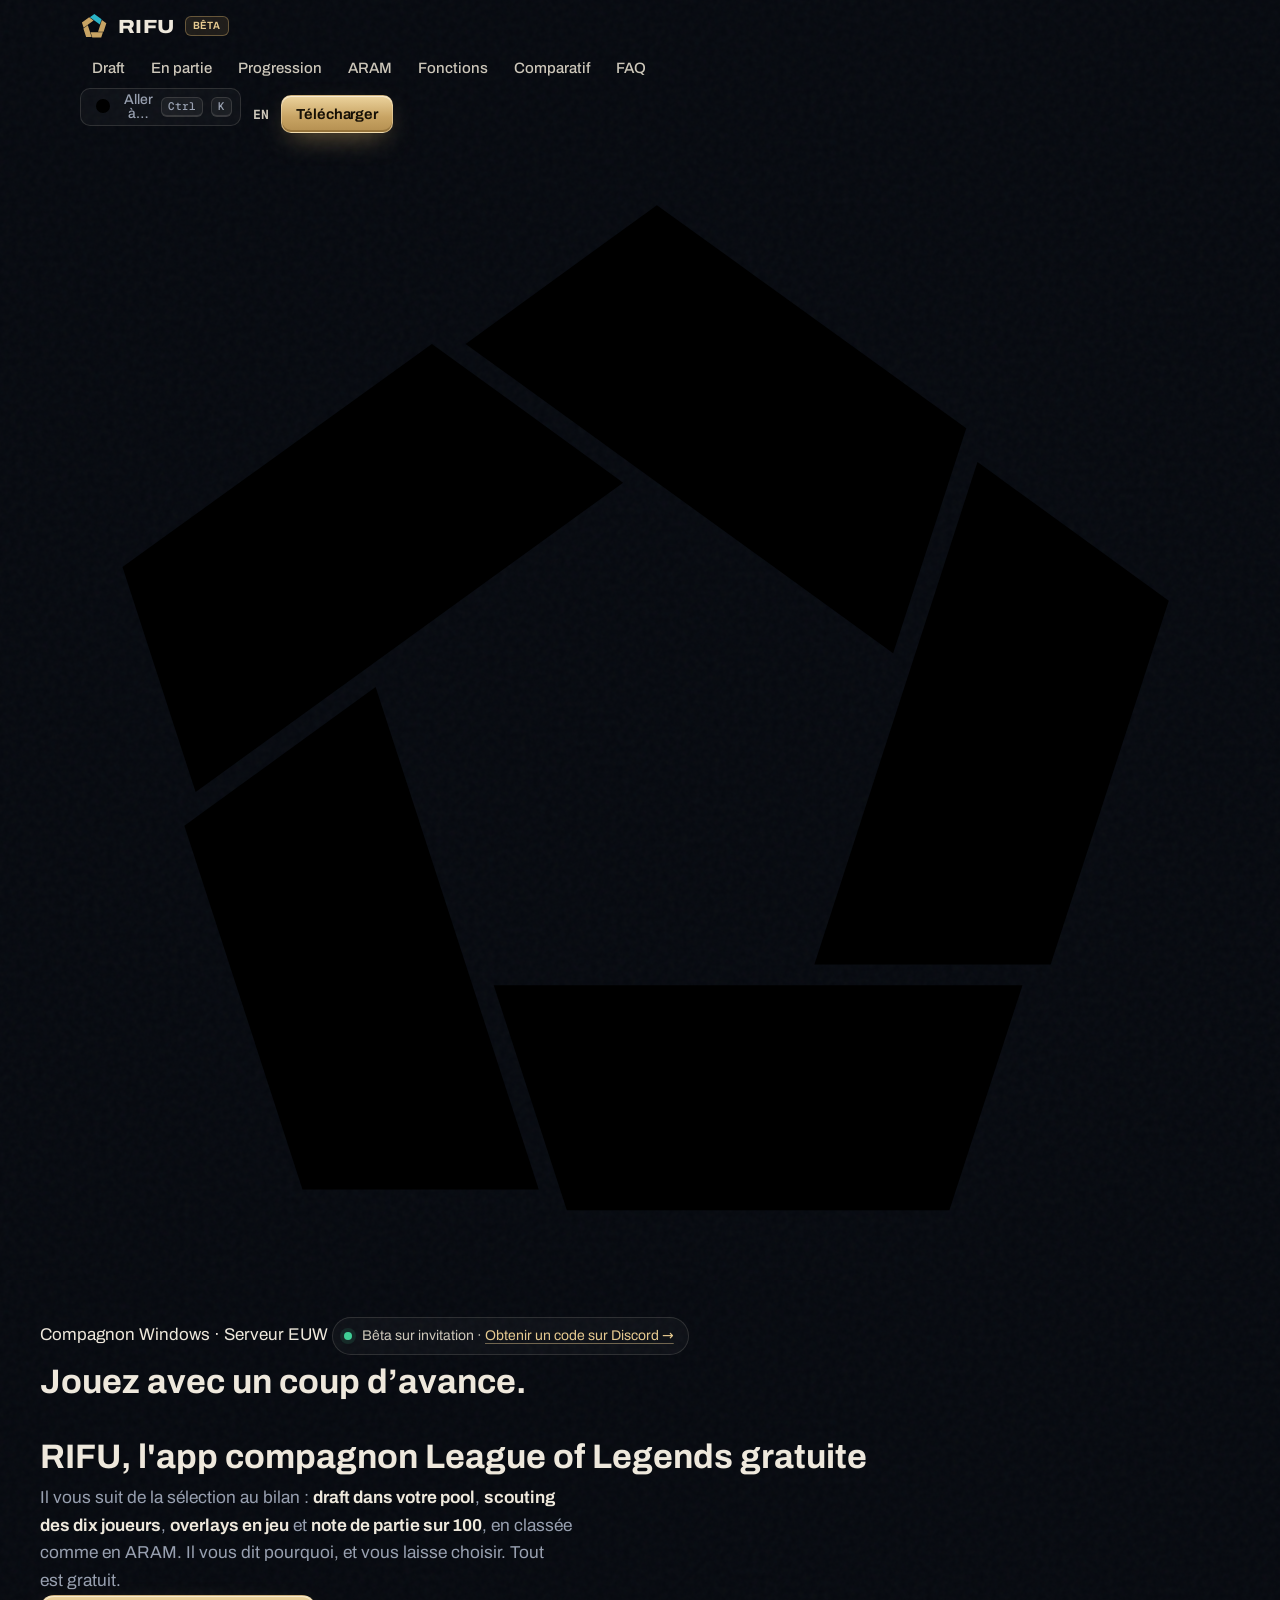
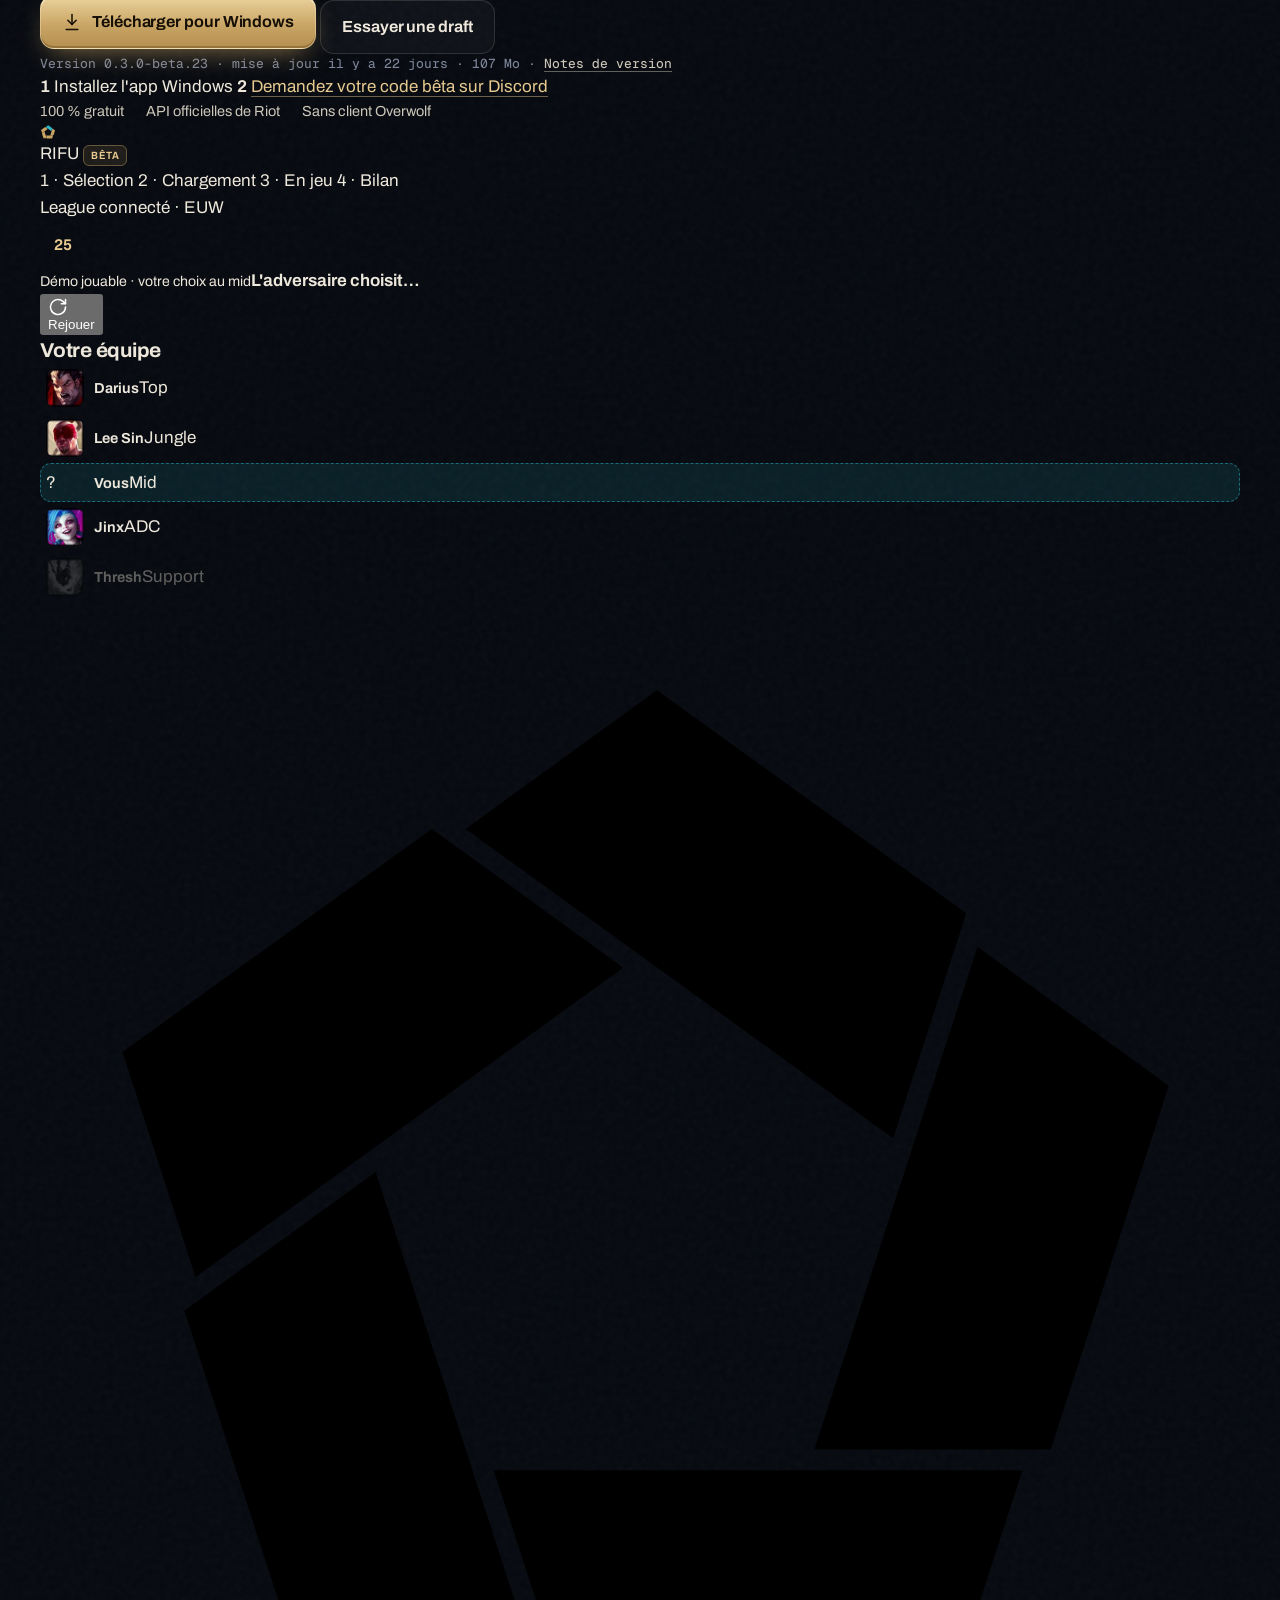
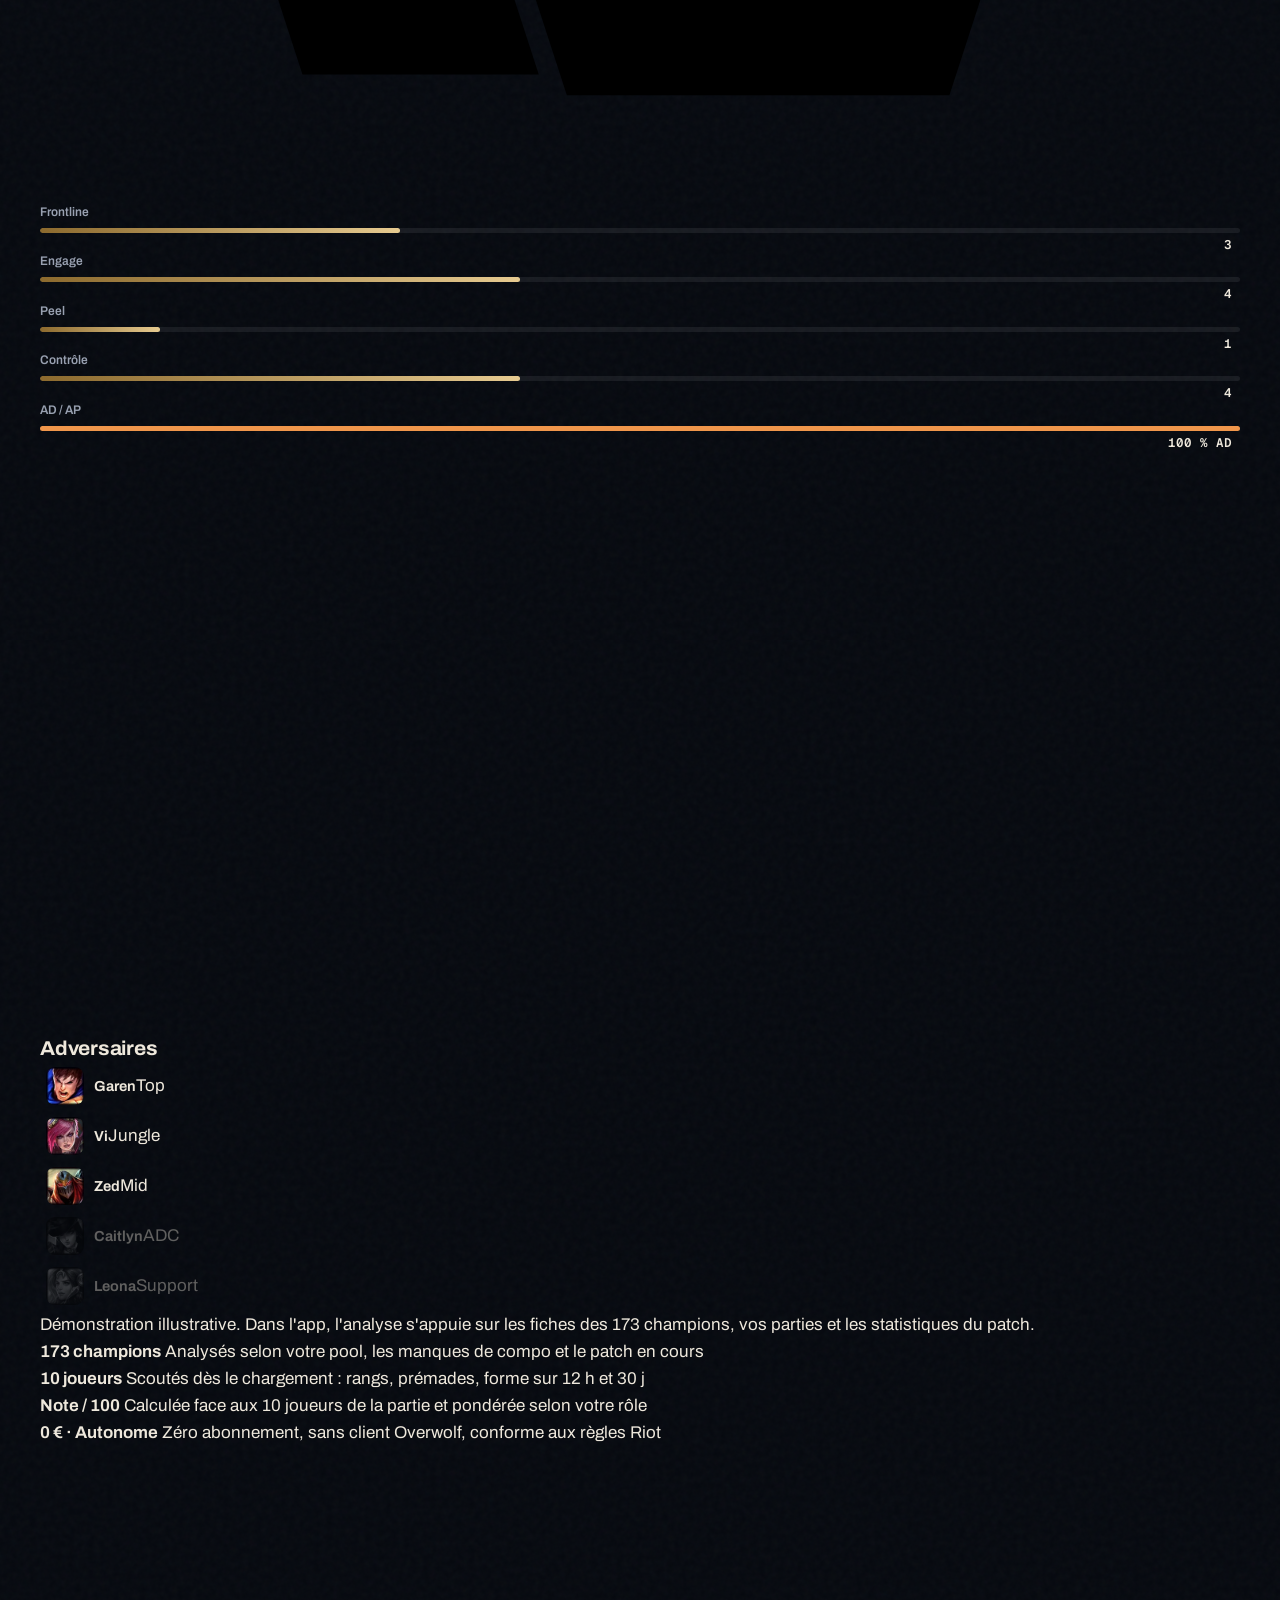
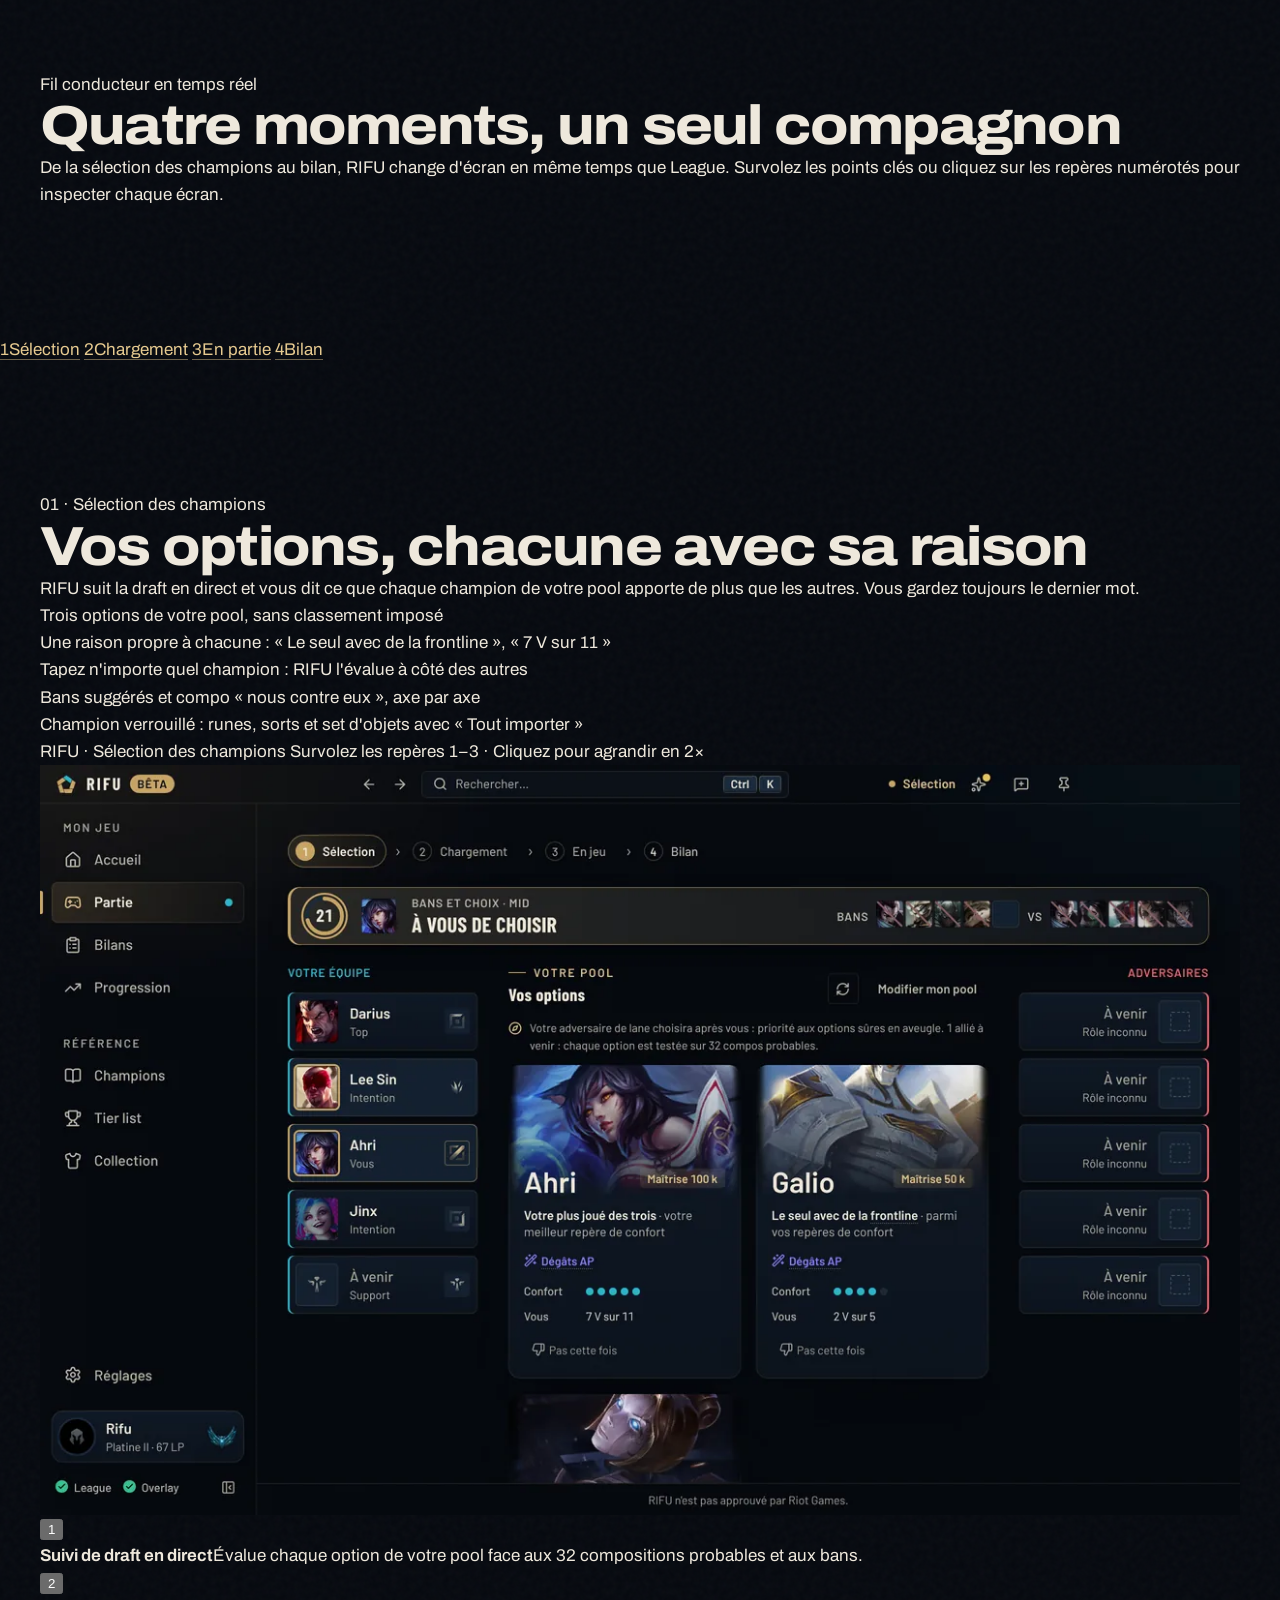
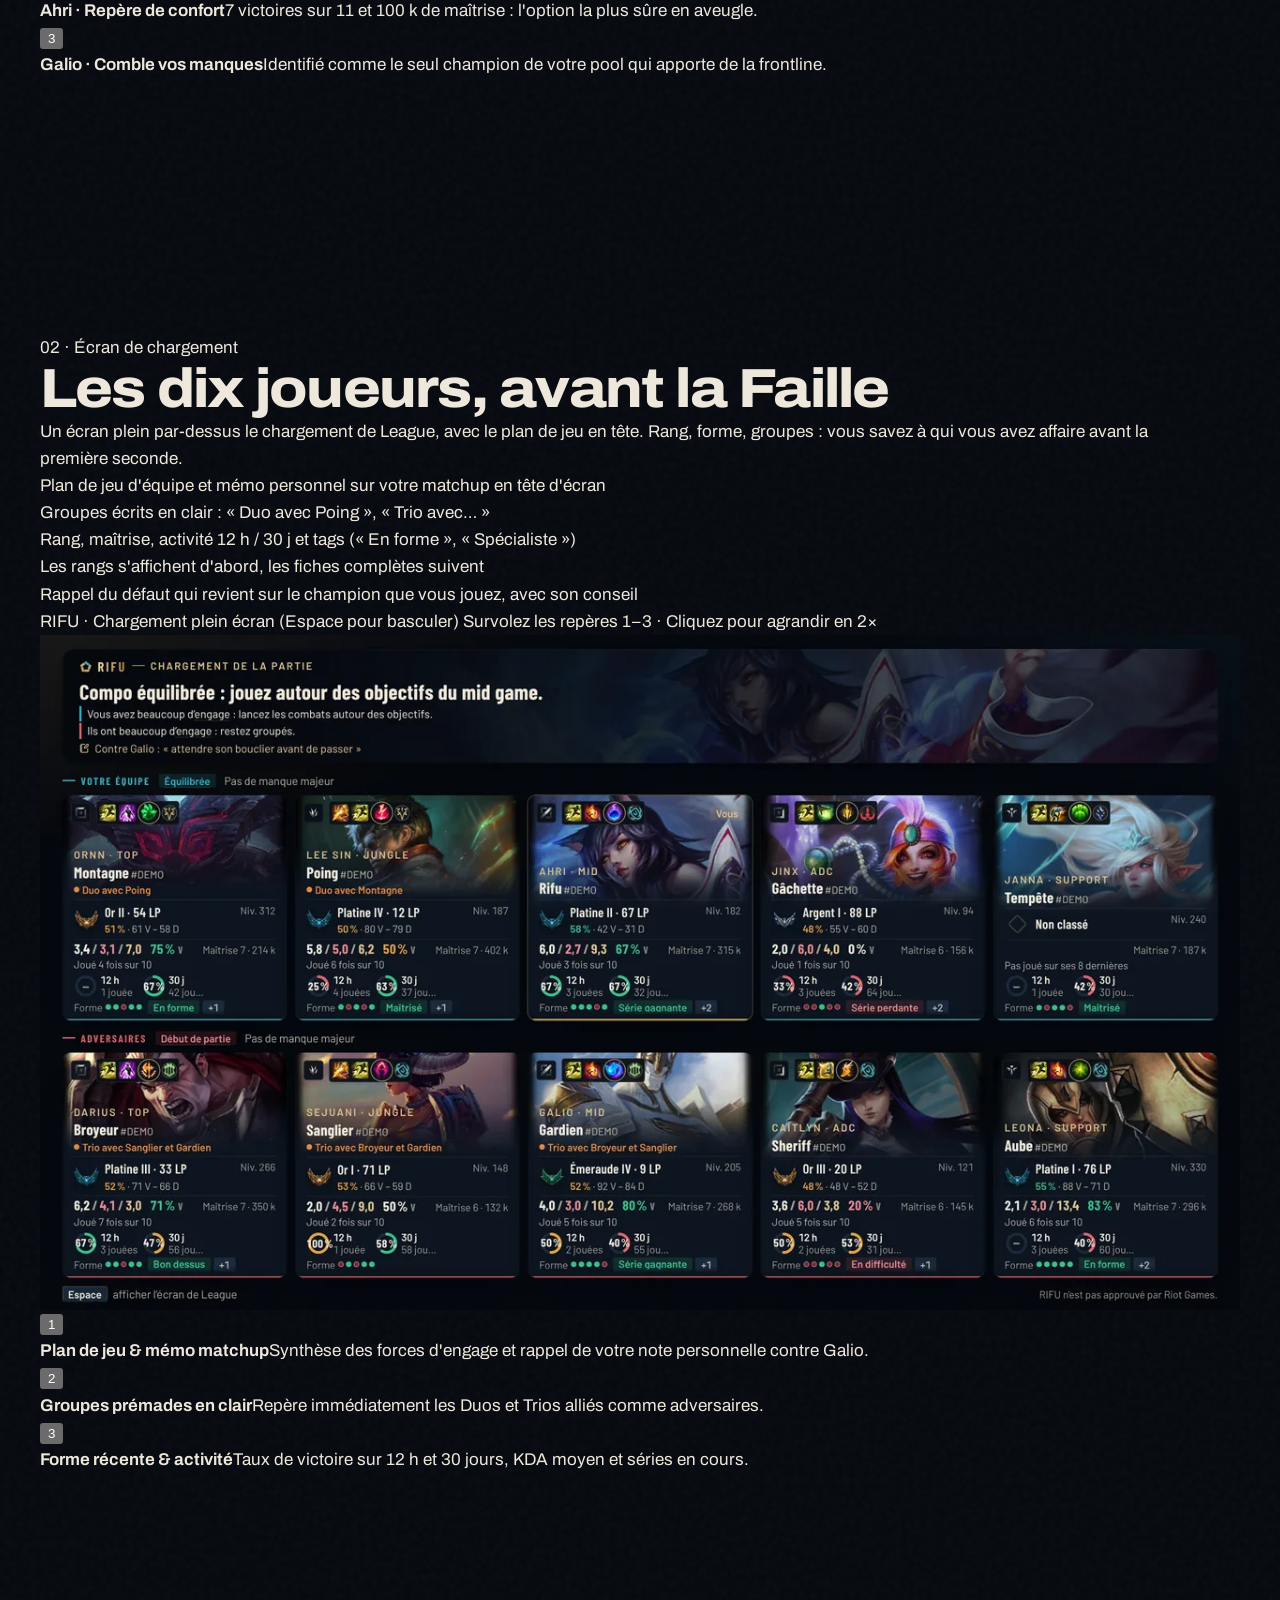
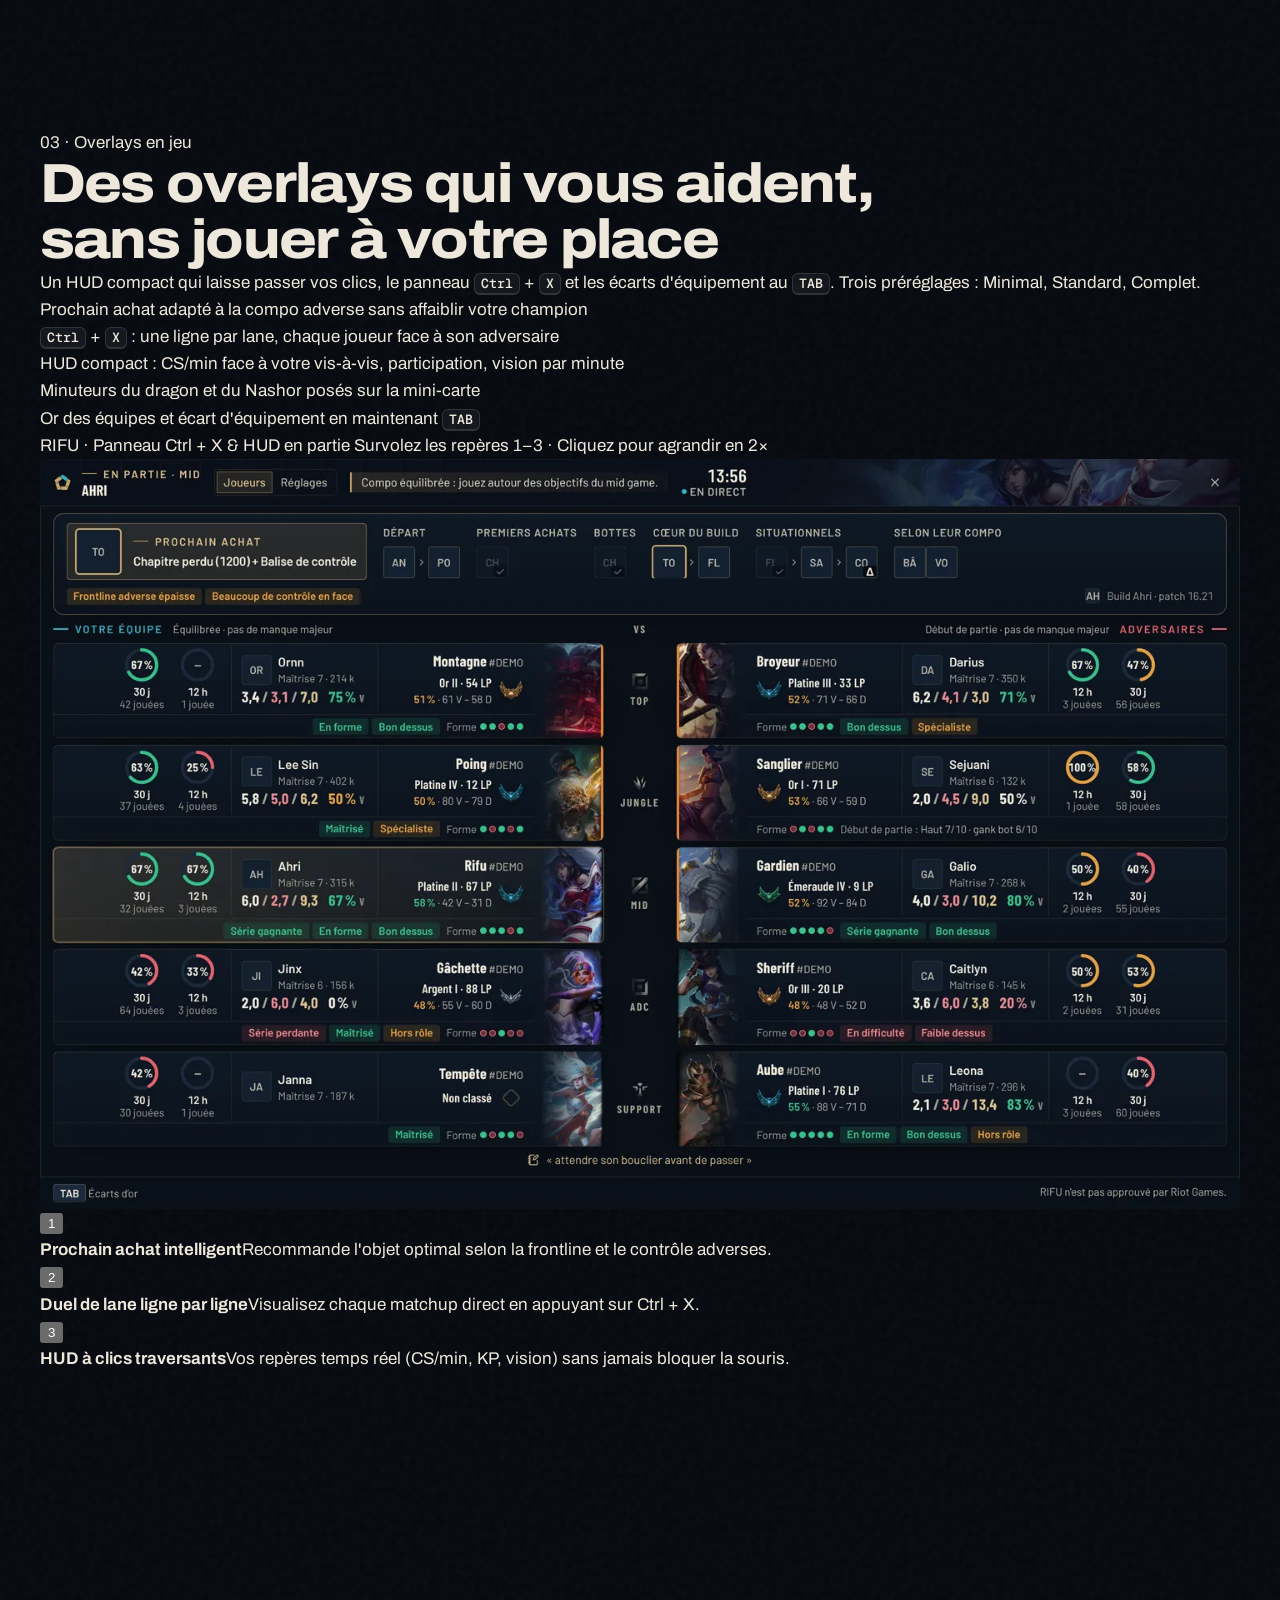
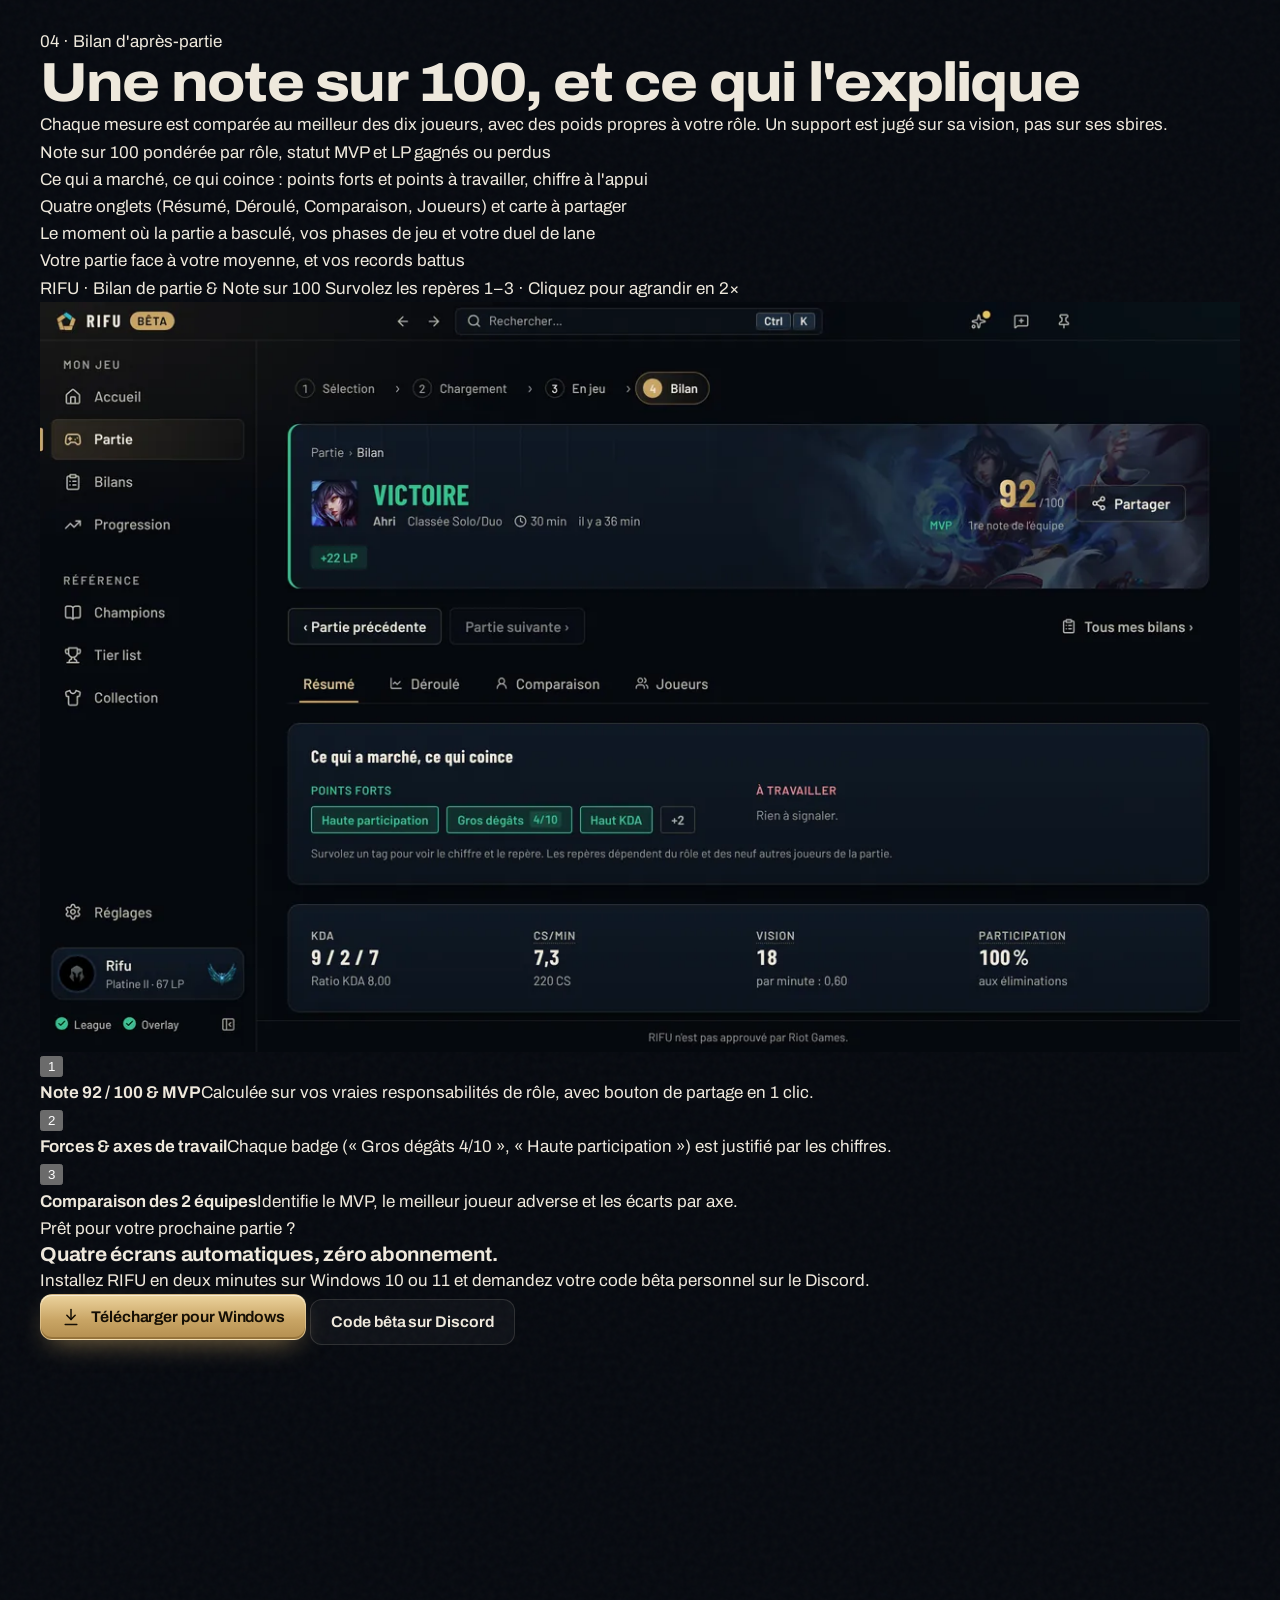
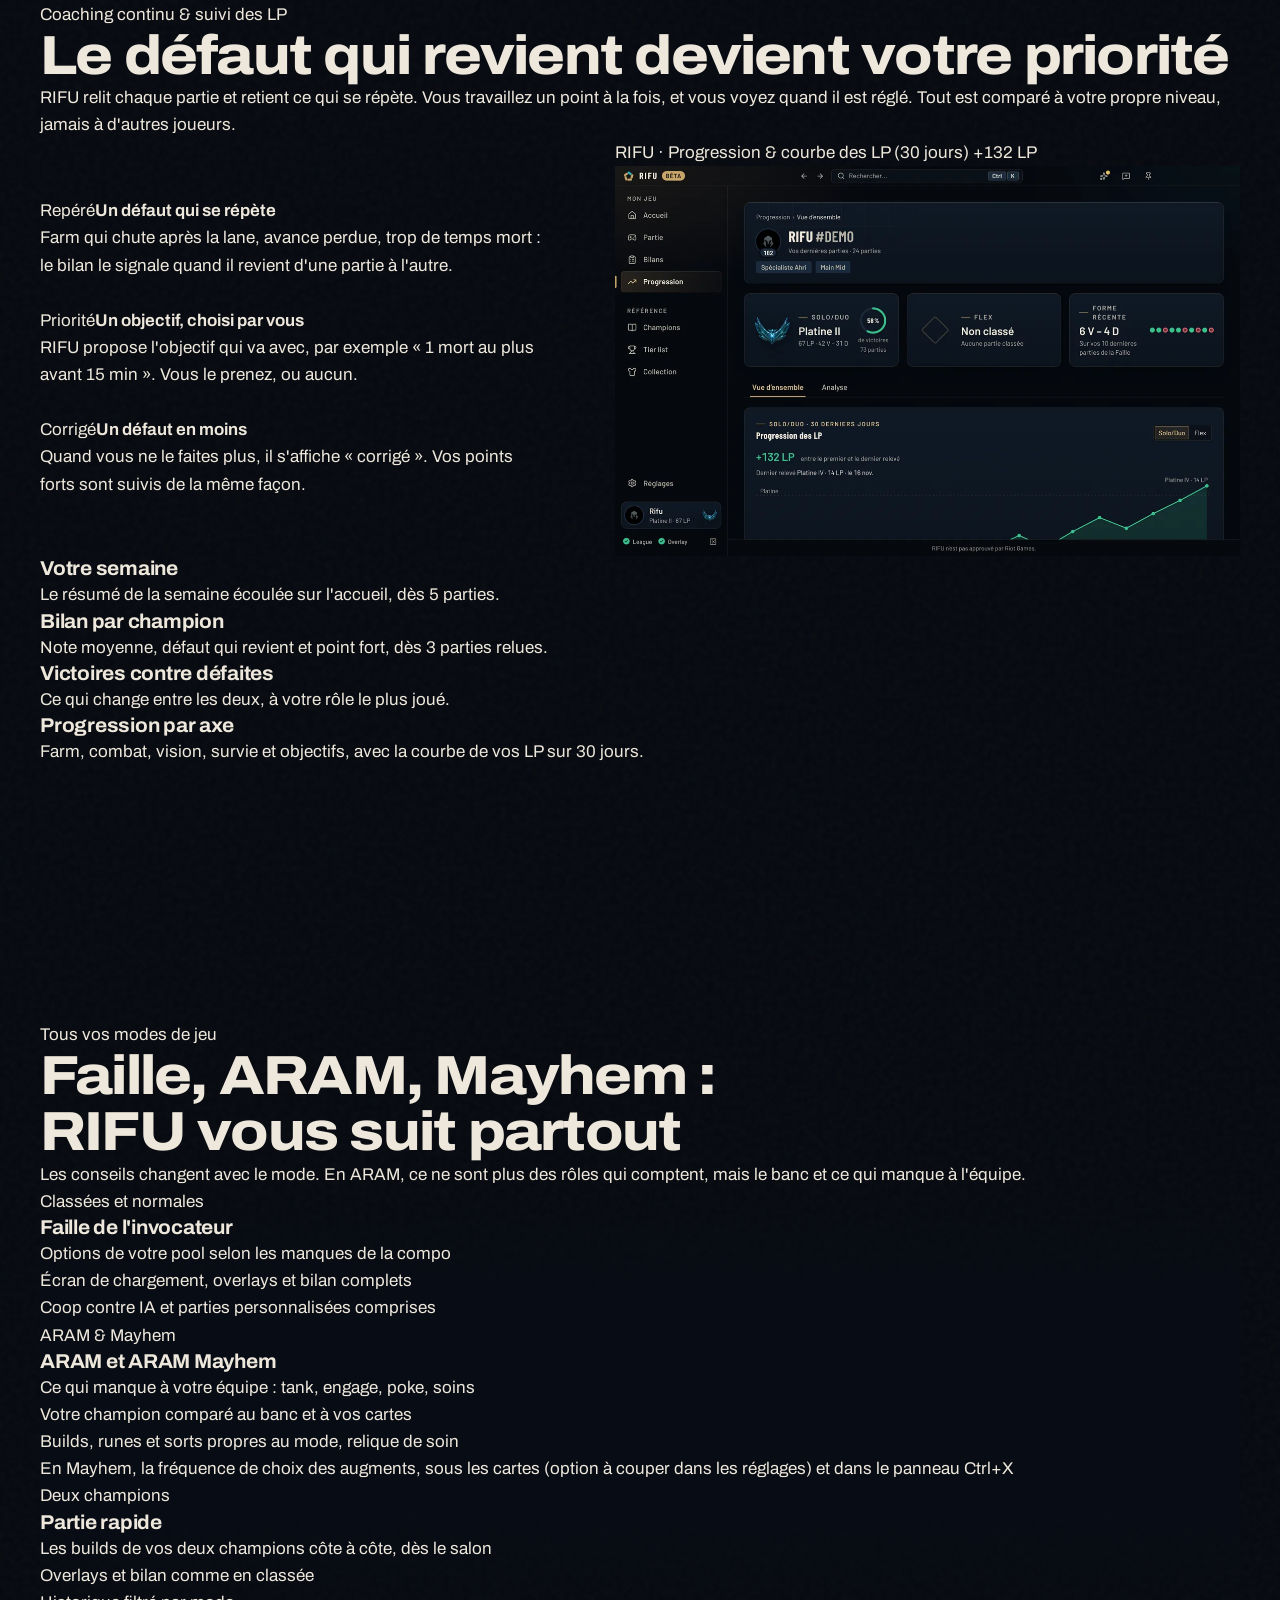
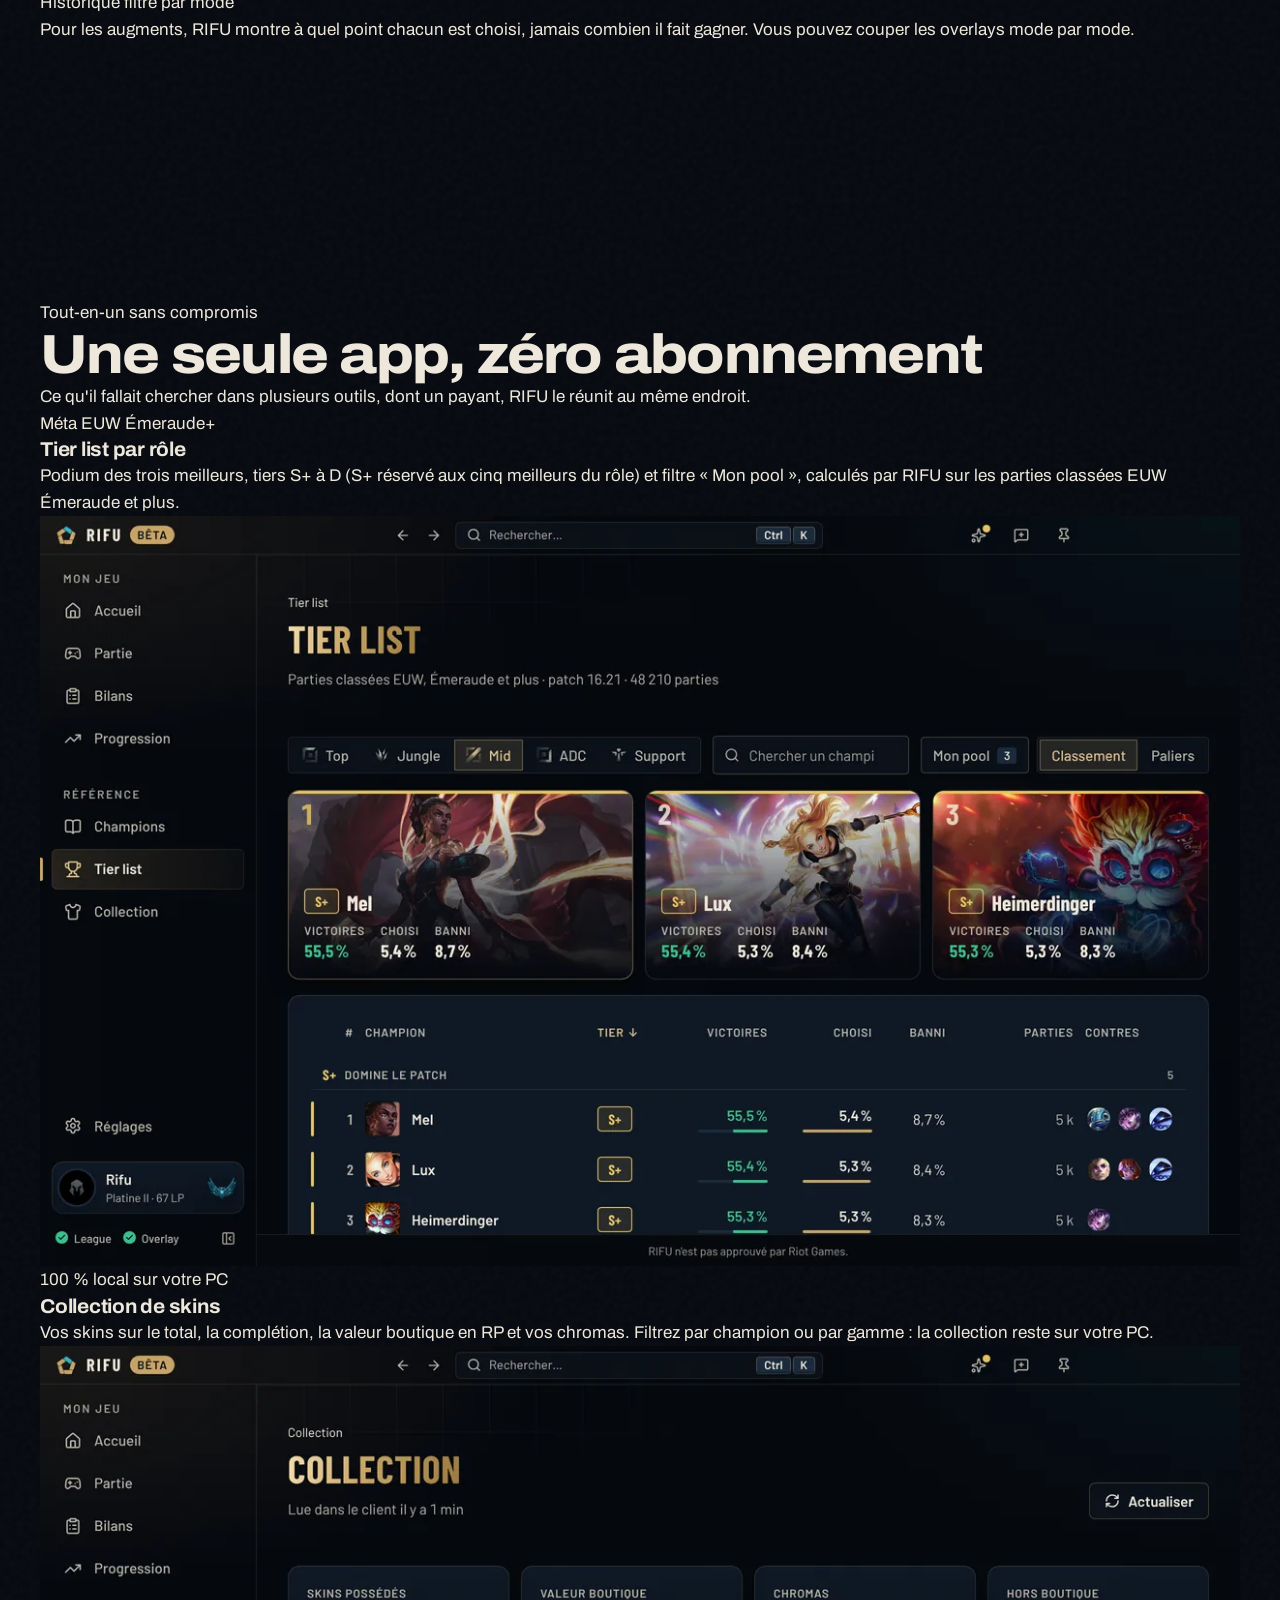
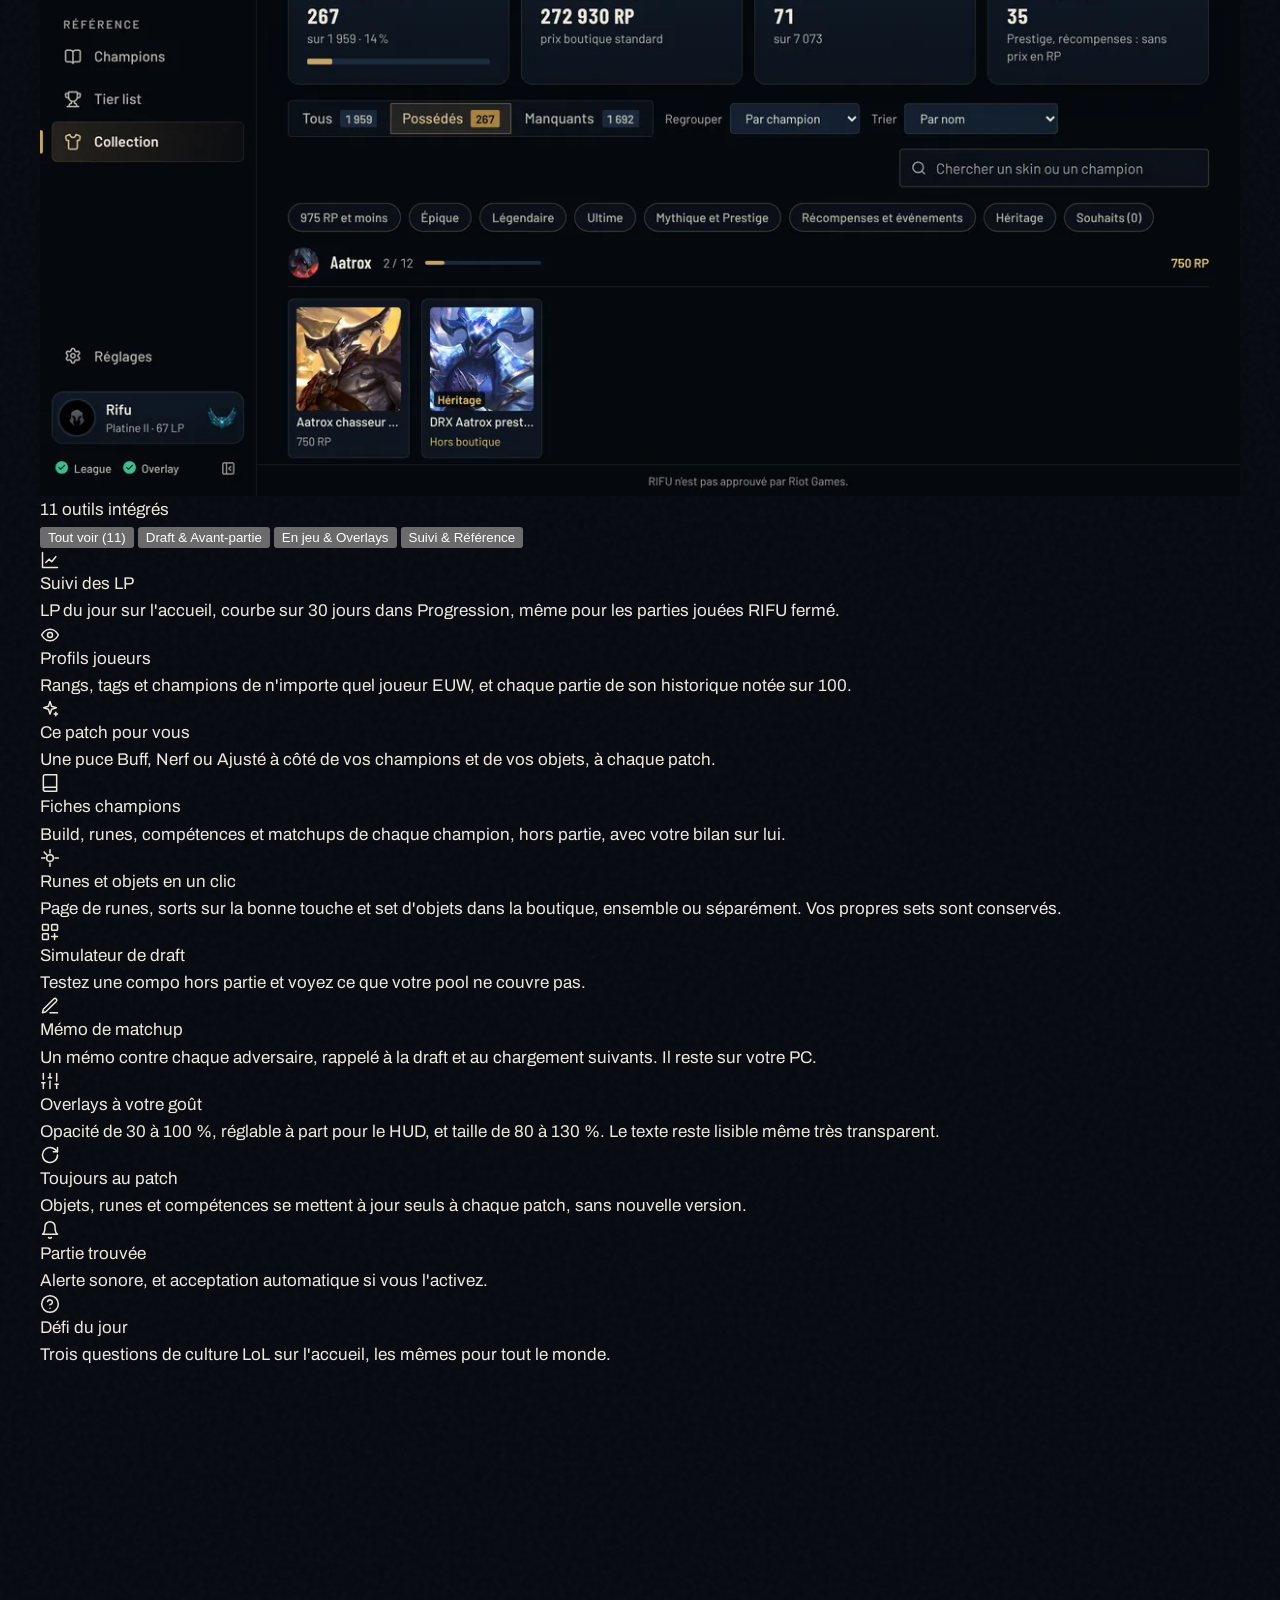
==== commit da8522cd: "Accueil : lecture des cartes d'augments activée par défaut (plus « si vous l'activez ») Co-Authored-" ====
--- a/docs/index.html
+++ b/docs/index.html
@@ -575,7 +575,7 @@
               <li>Ce qui manque à votre équipe : tank, engage, poke, soins</li>
               <li>Votre champion comparé au banc et à vos cartes</li>
               <li>Builds, runes et sorts propres au mode, relique de soin</li>
-              <li>En Mayhem, la fréquence de choix des augments, dans le panneau Ctrl+X et, si vous l’activez, sous les cartes</li>
+              <li>En Mayhem, la fréquence de choix des augments, sous les cartes (option à couper dans les réglages) et dans le panneau Ctrl+X</li>
             </ul>
           </article>
           <article class="mode">
